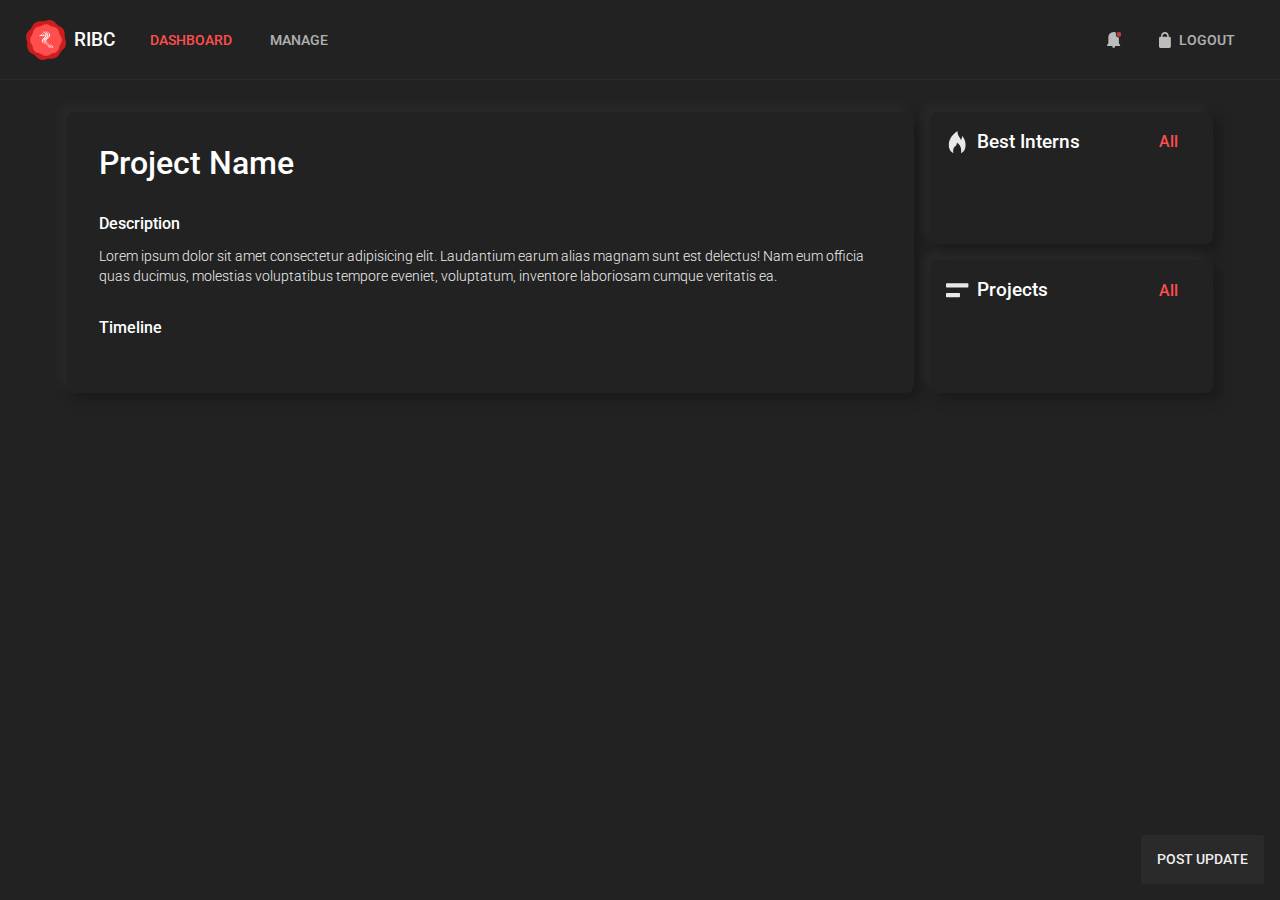
==== index.html @ cc192bee "8.1.4" ====
<!DOCTYPE html>
    <head>
        <meta charset="utf-8">
        <meta http-equiv="X-UA-Compatible" content="IE=edge">
        <title>Intership Blockchain Contract</title>
        <meta name="description" content="">
        <meta name="viewport" content="width=device-width, initial-scale=1">
        <link rel="stylesheet" href="css/main.css">
        <link href="https://fonts.googleapis.com/css?family=Roboto:300,400,500,700&display=swap" rel="stylesheet">
        <script id="floGlobals">
            /* Constants for FLO blockchain operations !!Make sure to add this at begining!! */
            const floGlobals = {
          
              //Required for all
              blockchain: "FLO",
          
              //Required for blockchain API operators
              apiURL: {
                FLO: ['https://explorer.mediciland.com/', 'https://livenet.flocha.in/', 'https://flosight.duckdns.org/', 'http://livenet-explorer.floexperiments.com/'],
                FLO_TEST: ['https://testnet-flosight.duckdns.org/', 'https://testnet.flocha.in/']
              },
              adminID: "FMeiptdJNtYQEtzyYAVNP8fjsDJ1i4EPfE",
              sendAmt: 0.001,
              fee: 0.0005,
          
              //Required for Supernode operations
              SNStorageID: "FEzk75EGMPEQMrCuPosGiwuK162hcEu49E",
              supernodes: {}, //each supnernode must be stored as floID : {uri:<uri>,pubKey:<publicKey>}
          
              //for cloud apps
              subAdmins: [],
              application: "RIBC",
              vectorClock: {},
              appObjects: {},
              generalData: {},
              generalVC: {}
            }
          </script>
    </head>
    <body onload="onLoadStartUp()">
    <!--<body>-->
        <div id="show_message"><span>Message</span><button id="hide_banner_btn">X</button></div>
        <div id="side_nav_container" class="popup-container hide">
            <nav id="side_nav">
                <h3>Intership Blokchain Contract</h3>
                <div class="tabs" onclick="showPage('dashboard_btn', 'dashboard')">Dashboard</div>
                <div class="tabs" onclick="showPage('admin_panel_btn', 'admin_panel')">Manage</div>
                <button id="logout" class="hover svg-margin-right" onclick="logout()">
                    <svg viewBox="0 0 16.75 22.62" style="enable-background:new 0 0 16.75 22.62;" xml:space="preserve">
                    <path d="M14.75,6.62h-1V5.38C13.75,2.41,11.34,0,8.38,0S3,2.41,3,5.38v1.24H2c-1.1,0-2,0.9-2,2v12c0,1.1,0.9,2,2,2
                        h12.75c1.1,0,2-0.9,2-2v-12C16.75,7.51,15.85,6.62,14.75,6.62z M5.07,5.79c0-1.83,1.48-3.31,3.31-3.31s3.31,1.48,3.31,3.31v0.83
                        H5.07V5.79z"/>
                    </svg>                    Logout</button>
            </nav>
        </div>
        </nav>
        <nav id="top_nav">
            <div id="logo" onclick="showPopup('side_nav')">
                <svg viewBox="0 0 118.35 118.35">
                <style type="text/css">
                .outer-layer{fill:#CB1F1F;}
                .inner-layer{fill:#FF4E4E;}
                .logo-layer{fill:#FFFFFF;}
                </style>
                <g id="Group_329_1_" transform="translate(-1783.76 -17.542)">
                <g id="Group_330_1_" transform="matrix(0.966, 0.259, -0.259, 0.966, 1814.879, 17.541)">
                <path id="Path_180_1_" class="outer-layer" d="M63.89-1.96c-10.68-4.42-9.91-8.27-21.47-8.27s-10.8,3.85-21.48,8.27S8.08-0.8-0.09,7.37
                    S-5,17.73-9.43,28.41s-8.27,9.92-8.27,21.47s3.85,10.8,8.27,21.48s1.16,12.86,9.34,21.03s10.35,4.91,21.03,9.33
                    S30.86,110,42.42,110s10.79-3.85,21.47-8.27s12.86-1.16,21.04-9.33s4.91-10.36,9.33-21.04s8.27-9.92,8.27-21.47
                    s-3.85-10.79-8.27-21.47s-1.23-12.71-9.29-21C77.3-0.46,74.57,2.47,63.89-1.96z"/>
                </g>
                <g id="Group_326_1_" transform="translate(1810.58 44.362)">
                <path id="Path_180-2_1_" class="inner-layer" d="M49.08-8.03c-8.31-3.44-7.72-6.44-16.72-6.44s-8.41,3-16.72,6.44S5.62-7.13-0.74-0.76
                    S-4.56,7.3-8.01,15.61s-6.44,7.72-6.44,16.72s3,8.4,6.44,16.72s0.9,10.01,7.27,16.38s8.06,3.82,16.38,7.27s7.72,6.44,16.72,6.44
                    s8.4-3,16.72-6.44s10.01-0.9,16.38-7.27s3.82-8.06,7.27-16.38s6.44-7.72,6.44-16.72s-3-8.4-6.44-16.72s-0.96-9.9-7.24-16.35
                    C59.52-6.86,57.39-4.59,49.08-8.03z"/>
                </g>
                <path id="Path_5_2_" class="logo-layer" d="M1864.51,98.2c-1.11-3.75-4.48-6.58-12.45-10.48c-2.26-0.99-4.39-2.26-6.34-3.76
                c-0.78-0.72-1.42-1.57-1.9-2.52c-0.32-1.12-0.33-2.3-0.02-3.42c0.57-1.64,1.2-2.37,5.88-6.87c2.81-2.7,4.23-4.69,5.05-7.06
                c0.34-1.4,0.37-2.86,0.08-4.27c-1.04-2.81-3.22-5.18-6.88-7.5c-1.35-0.85-1.95-0.97-1.96-0.37c-0.1,0.39-0.25,0.76-0.45,1.1
                l-0.45,0.83l-1.27-0.88c-0.7-0.49-1.54-1.02-1.86-1.19c-0.59-0.3-1.09-0.28-1.09,0.07c-0.25,0.7-0.56,1.37-0.92,2.01
                c-0.02,0.03-0.2-0.05-0.4-0.2c-2.77-1.98-3.97-2.52-3.97-1.77c-0.47,1.26-1.08,2.46-1.81,3.59c-2.94,4.94-5.94,7.38-9.05,7.38
                c-1.35,0-1.33-0.03-0.93,1.53c0.33,1.28,0.5,1.39,1.65,1.04c0.96-0.27,1.85-0.71,2.65-1.31c0.35-0.25,0.69-0.43,0.75-0.39
                c0.16,0.3,0.27,0.62,0.32,0.95c0.05,0.36,0.2,0.69,0.43,0.96c1.22-0.18,2.39-0.62,3.42-1.31l1.04-0.66l0.21,0.83
                c0.28,1.11,0.48,1.24,1.48,0.98c2.09-0.67,3.92-1.97,5.24-3.73l0.91-1.07l-0.1,0.96c-0.26,2.46-1.95,5.16-5.12,8.18l-2.95,2.81
                c-4.85,4.63-4.57,8.45,0.91,12.07c2.25,1.34,4.57,2.56,6.95,3.64c0.43,0.19,1.51,0.79,2.41,1.31c5,2.96,7.48,5.93,7.48,8.96
                c-0.03,0.39,0.01,0.78,0.1,1.16l0,0c0.14,0.14,0.05,0.15,1.37-0.21c0.44-0.09,0.87-0.26,1.26-0.49c-0.03-0.98-0.32-1.93-0.84-2.76
                c-1.09-1.65-2.46-3.1-4.05-4.29c-2.44-1.68-5.02-3.15-7.71-4.39c-3.88-1.9-5.38-2.83-6.67-4.13c-1.08-0.95-1.72-2.3-1.78-3.73
                c-0.01-2.09,1.06-3.91,3.77-6.4c4.29-3.93,5.92-5.9,7.06-8.53c0.5-0.94,0.72-2,0.63-3.06c0.09-0.93-0.07-1.87-0.48-2.71l-0.48-1.11
                l0.44-0.73c0.24-0.4,0.55-0.94,0.68-1.2l0.24-0.47l0.66,0.97c0.84,1.27,1.35,2.73,1.47,4.25c-0.05,1-0.26,1.99-0.64,2.93
                c-0.08,0.18-0.18,0.45-0.23,0.6c-0.3,0.58-0.64,1.13-1.01,1.67c-0.89,1.36-2.37,2.93-6.09,6.47c-2.59,2.47-3.45,3.9-3.56,5.93
                c-0.14,1.58,0.48,3.13,1.68,4.17c1.44,1.55,3.13,2.63,7.93,5.02c5.5,2.75,7.88,4.37,9.68,6.61c1.04,1.18,1.67,2.66,1.79,4.23
                c0.01,0.47,0.08,0.93,0.21,1.39c0.22,0.02,0.45,0,0.66-0.08c0.3-0.08,0.86-0.23,1.25-0.33l0.7-0.18l-0.09-0.69
                c-0.32-2.32-2.45-4.92-5.96-7.25c-1.99-1.33-2.66-1.69-7.88-4.27c-1.96-0.87-3.77-2.04-5.36-3.47c-1.87-1.55-2.38-4.2-1.21-6.33
                c0.62-1.28,1.25-1.98,5.69-6.26c3.62-3.5,5.18-6.24,5.19-9.12c-0.08-2.51-1.22-4.87-3.15-6.49c-0.34-0.31-0.67-0.64-0.98-0.99
                c0.12-0.66,0.42-1.27,0.86-1.77c0.55,0,3.56,2.88,4.4,4.2c0.84,1.18,1.25,2.61,1.16,4.06c0.06,1.59-0.4,3.17-1.31,4.48
                c-1.08,1.84-1.91,2.75-6.45,7.06c-1.27,1.11-2.33,2.45-3.13,3.93c-0.64,1.44-0.66,3.08-0.06,4.54c0.86,1.83,3.37,3.85,7.02,5.64
                c5.68,2.79,6.85,3.44,8.8,4.89c3.26,2.42,4.83,4.78,4.83,7.25c-0.03,0.39,0.01,0.78,0.13,1.16c0.87-0.05,1.72-0.25,2.51-0.6
                C1864.74,99.06,1864.74,98.98,1864.51,98.2z M1832.73,62.18L1832.73,62.18c-0.68,0.38-1.43,0.61-2.2,0.68l-0.97,0.07l1.03-1.26
                c1.79-2.24,3.32-4.69,4.55-7.28c0.42-0.84,0.82-1.58,0.89-1.66c0.17-0.18,1.17,0.48,2.32,1.53l0.95,0.87l-0.86,1.27
                C1836.33,59.53,1834.65,61.23,1832.73,62.18L1832.73,62.18z M1841.36,59.49c-1.12,1.19-2.44,2.18-3.89,2.94l0,0
                c-0.57,0.21-1.16,0.35-1.77,0.42l-0.87,0.08l0.97-1.18c1.2-1.47,2.26-3.05,3.18-4.71c0.34-0.62,0.63-1.15,0.66-1.19
                c0.15-0.18,0.75,0.64,1.35,1.86l0.67,1.36L1841.36,59.49z M1843.78,56.14c-0.18,0.35-0.41,0.68-0.68,0.96
                c-0.49-0.43-0.94-0.88-1.37-1.37l-1.27-1.36l0.29-0.68c0.51-1.19,0.59-1.22,1.55-0.47c0.75,0.55,1.44,1.18,2.06,1.87
                C1844.18,55.46,1843.99,55.8,1843.78,56.14L1843.78,56.14z"/>
                </g>
                </svg>
                <h4>RIBC</h4>
            </div>
            <button id="dashboard_btn" class="tabs hide-on-mobile" onclick="showPage('dashboard_btn', 'dashboard')">Dashboard</button>
			<button id="admin_panel_btn" class="tabs hide-on-mobile" onclick="showPage('admin_panel_btn', 'admin_panel')">Manage</button>
            <div class="spacer"></div>
            <div class="dropdown hide-on-mobile" id="intern_updates">
                <button id="update_panel_btn">
                    <svg viewBox="0 0 57.2 64">
                    <g>
                        <circle style="fill: #FF4E4E" cx="47.7" cy="9.5" r="9.5"/>
                        <path d="M52.29,52.21c-2.19-2.34-3.86-5.18-4.84-8.33V43v-5.5V21.99C40.66,21.85,35.2,16.32,35.2,9.5
                            c0-2.35,0.66-4.55,1.79-6.42c-3.1-1.86-6.69-2.98-10.54-3.07c-11.64,0.26-21,9.79-21,21.49v16V43v0.88
                            c-0.98,3.15-2.64,5.99-4.84,8.33C-0.74,53.65,0.29,56,2.26,56h3.19h1h13h2.36c-0.38,0.75-0.61,1.6-0.61,2.5
                            c0,3.04,2.46,5.5,5.5,5.5s5.5-2.46,5.5-5.5c0-0.9-0.22-1.75-0.61-2.5h1.86h13h1h3.19C52.61,56,53.63,53.65,52.29,52.21z"/>
                    </g>
                    </svg>
                </button>
                <div class="dropdown-content hide" id="updates">
                    <div class="container-header">
                        <h3>Updates</h3>
                        <button onclick="showPage('', 'show_all', 'updates')">See all</button>
                    </div>
                    <div id="update_container">

                    </div>
                </div>
            </div>
            <button id="logout" class="svg-margin-right hide-on-mobile" onclick="logout()">
                <svg viewBox="0 0 16.75 22.62" style="enable-background:new 0 0 16.75 22.62;" xml:space="preserve">
                <path d="M14.75,6.62h-1V5.38C13.75,2.41,11.34,0,8.38,0S3,2.41,3,5.38v1.24H2c-1.1,0-2,0.9-2,2v12c0,1.1,0.9,2,2,2
                    h12.75c1.1,0,2-0.9,2-2v-12C16.75,7.51,15.85,6.62,14.75,6.62z M5.07,5.79c0-1.83,1.48-3.31,3.31-3.31s3.31,1.48,3.31,3.31v0.83
                    H5.07V5.79z"/>
                </svg>
                Logout</button>
        </nav>
            <section id="dashboard" class="page">
                    <div id="status_map_container" class="container-card">
                        <div id="status_map">
                            <h2 id="status_map_name" class="title">Project Name</h2>
                            <h4>Description</h4>
                            <p id="project_description">Lorem ipsum dolor sit amet consectetur adipisicing elit. Laudantium earum alias magnam sunt est delectus! Nam eum officia quas ducimus, molestias voluptatibus tempore eveniet, voluptatum, inventore laboriosam cumque veritatis ea.</p>
                            <h4>Timeline</h4>
                            <div id="map_body">
                            </div>
                        </div>
                    </div>
                    <div id="best_interns_container" class="container-card">
                        <div class="container-header">
                            <svg viewBox="0 0 74.78 100.22">
                            <path d="M58.56,21c2,9-2.18,16.48-5,19c1-8-18-20-14-40c-52,33-37.79,76-37.79,76c2.24,10.49,9.59,19.25,19.5,23.9
                                c-0.59-1.18-1.04-2.43-1.32-3.74c0,0-3.98-15.99,7.16-26.65c2.13-2.36,10.52-8.33,8.58-18.01c25.19,15.99,18.93,44.66,18.93,44.66
                                c-0.3,1.43-0.8,2.79-1.47,4.06C63.43,95.66,71.06,86.74,73.35,76C73.35,76,81.56,43,58.56,21z"/>
                            </svg> 
                            <h3>Best Interns</h3>
                            <span class="hover" onclick="showPage('', 'show_all', 'interns')">All</span>
                        </div>
                        <div id="best_interns">

                        </div>
                    </div>
                    <div id="project_list_container" class="container-card">
                        <div class="container-header">
                            <svg viewBox="0 0 64 40">
                            <path d="M62,12H2c-1.1,0-2-0.9-2-2V2c0-1.1,0.9-2,2-2h60c1.1,0,2,0.9,2,2v8C64,11.1,63.1,12,62,12z"/>
                            <path d="M38,40H2c-1.1,0-2-0.9-2-2v-8c0-1.1,0.9-2,2-2h36c1.1,0,2,0.9,2,2v8C40,39.1,39.1,40,38,40z"/>
                            </svg>
                            
                            <h3>Projects</h3>
                            <span class="hover" onclick="showPage('', 'show_all', 'projects')">All</span>
                        </div>
                    </div>
                    <button id="floating_btn" onclick="showPopup('post_update')">Post update</button>
            </section>
            <div id="show_all" class="page hide-completely container-card">
                <header>
                    <svg onclick="showPage('', 'lastPage')" height="54.71px" viewBox="0 0 72 54">
                        <line x1="0.71" y1="27.35" x2="72.71" y2="27.35"/>
                        <polyline points="27.71,0.35 0.71,27.35 27.71,54.35 "/>
                    </svg>
                    <h3></h3></header>
                <div></div>
            </div>
            <div id="admin_panel" class="page hide-completely">
                <div>
                    <div id="projects_container" class="container-card">
                        <div class="container-header">
                            <h3>Projects</h3>
                            <svg onclick="showPopup('add_project_popup')" class="hover" viewBox="0 0 48 48">
                                <path d="M44,20H28V4c0-2.21-1.79-4-4-4s-4,1.79-4,4v16H4c-2.21,0-4,1.79-4,4c0,2.21,1.79,4,4,4h16v16c0,2.21,1.79,4,4,4
                                s4-1.79,4-4V28h16c2.21,0,4-1.79,4-4C48,21.79,46.21,20,44,20z"/>
                            </svg>
                        </div>
                        <div id="projects">

                        </div>
                    </div>
                    <div id="interns_container" class="container-card">
                        <div class="container-header">
                            <h3>Interns</h3>
                            <svg onclick="showPopup('add_intern_popup')" class="hover" viewBox="0 0 48 48">
                                <path d="M44,20H28V4c0-2.21-1.79-4-4-4s-4,1.79-4,4v16H4c-2.21,0-4,1.79-4,4c0,2.21,1.79,4,4,4h16v16c0,2.21,1.79,4,4,4
                                s4-1.79,4-4V28h16c2.21,0,4-1.79,4-4C48,21.79,46.21,20,44,20z"/>
                            </svg>
                        </div>
                        <div id="interns">
                            
                        </div>
                    </div>
                </div>
                <div class="container-card inner-page">
                    <div id="figure1" class="center">
                    <svg id="edit_data_fig" viewBox="0 0 181.77 63.09">
                        <path d="M116.81,46.62c-3.05,0-6.1,0-9.15,0c-7.53,0-15.07,0-22.6,0c-9.54,0-19.09,0-28.63,0
                            c-9.21,0-18.42,0-27.63,0c-6.41,0-12.81,0-19.22,0c-1.39,0-2.77,0.01-4.16,0c-0.79,0-1.54-0.13-2.1-0.78
                            c-0.66-0.76-0.56-1.71-0.56-2.64c0-8.14,0-16.27,0-24.41c0-3.8,0-7.6,0-11.39c0-1.9-0.33-4.48,2.35-4.62c2.44-0.13,4.93,0,7.38,0
                            c5.83,0,11.66,0,17.49,0c8.17,0,16.34,0,24.5,0c9.44,0,18.87,0,28.31,0c9.76,0,19.51,0,29.27,0c9.01,0,18.02,0,27.03,0
                            c7.24,0,14.47,0,21.71,0c4.42,0,8.84,0,13.25,0c0.85,0,1.7-0.03,2.55,0c2.45,0.08,2.43,2.16,2.43,3.97c0,8.35,0,16.69,0,25.04
                            c0,3.6,0,7.2,0,10.8c0,0.58,0.04,1.17,0,1.74c-0.11,1.76-1.49,2.28-2.99,2.28c-8.16,0-16.32,0-24.48,0c-2.26,0-4.52,0-6.78,0
                            c-1.76,0-1.77,2.74,0,2.74c7.28,0,14.57,0,21.85,0c3.26,0,6.52,0.03,9.78,0c2.19-0.02,4.19-1.1,5.01-3.22
                            c0.38-0.98,0.35-1.96,0.35-2.98c0-8.32,0-16.64,0-24.96c0-3.76,0-7.52,0-11.28c0-0.62,0.02-1.24,0-1.85
                            c-0.11-2.82-2.22-4.92-5.04-5.03c-2.31-0.09-4.64,0-6.95,0c-5.84,0-11.68,0-17.52,0c-8.32,0-16.64,0-24.96,0
                            c-9.64,0-19.29,0-28.93,0c-9.95,0-19.91,0-29.86,0c-9.1,0-18.19,0-27.29,0c-7.2,0-14.39,0-21.59,0c-4.22,0-8.45,0-12.67,0
                            c-0.64,0-1.28-0.02-1.92,0c-2.81,0.1-4.93,2.22-5.03,5.03c-0.02,0.63,0,1.27,0,1.91c0,8.62,0,17.24,0,25.86
                            c0,3.45,0,6.91,0,10.36c0,1.07-0.02,2.08,0.42,3.1c0.82,1.93,2.66,3,4.71,3.06c3.72,0.1,7.45,0,11.17,0c8.06,0,16.12,0,24.18,0
                            c9.88,0,19.76,0,29.64,0c9.05,0,18.11,0,27.16,0c5.72,0,11.44,0,17.16,0c0.79,0,1.57,0,2.36,0
                            C118.58,49.36,118.58,46.62,116.81,46.62L116.81,46.62z"/>
                        <path d="M131.49,53.67c-2.37,2.37-4.73,4.73-7.1,7.1c0.78,0.32,1.56,0.65,2.34,0.97c0-6.45,0-12.9,0-19.35
                            c0-0.91,0-1.82,0-2.74c-0.78,0.32-1.56,0.65-2.34,0.97c5.06,4.37,10.12,8.74,15.18,13.11c0.72,0.62,1.45,1.25,2.17,1.87
                            c0.32-0.78,0.65-1.56,0.97-2.34c-3.42,0-6.84,0-10.25,0c-1.76,0-1.77,2.74,0,2.74c3.42,0,6.84,0,10.25,0
                            c1.12,0,1.89-1.54,0.97-2.34c-5.06-4.37-10.12-8.74-15.18-13.11c-0.72-0.62-1.45-1.25-2.17-1.87c-0.87-0.75-2.34-0.28-2.34,0.97
                            c0,6.45,0,12.9,0,19.35c0,0.91,0,1.82,0,2.74c0,1.19,1.5,1.81,2.34,0.97c2.37-2.37,4.73-4.73,7.1-7.1
                            C134.68,54.36,132.74,52.42,131.49,53.67z"/>
                    </svg>
                    <h3>Click on a project to manage it.</h3>
					</div>
            </div>
            <div id="edit_data" class="inner-page container-card hide-completely">
                <div class="commit">
                    <h2>Project Name</h2>
                    <button id="update_project_info_btn" onclick="commitToChanges()">
                        Commit
                    </button>
                </div>
                <p id="admin_project_description">

                </p>
                <div id="branch_container">
                </div>
                <h4>Tasks</h4>
                <div id="task_list">

                </div>
                <button id="add_task" class="svg-margin-right">
                    <svg viewBox="0 0 48 48">
                        <path d="M44,20H28V4c0-2.21-1.79-4-4-4s-4,1.79-4,4v16H4c-2.21,0-4,1.79-4,4c0,2.21,1.79,4,4,4h16v16c0,2.21,1.79,4,4,4
                        s4-1.79,4-4V28h16c2.21,0,4-1.79,4-4C48,21.79,46.21,20,44,20z"/>
                    </svg>Add task</button>
                <ul id="task_context" class="hide">
                    <li id="assign_intern" class="hover" onclick="showPopup('interns_list')">Assign an intern</li>
                    <li id="unassign_intern" class="hover hide-completely" onclick="unassignIntern()">Assign an intern</li>
                    <li class="hover" onclick="addNewBranch()">Create new Branch</li class="hover">
                    <li class="hover" onclick="removeThisTask()">Remove this task</li class="hover">
                </ul>
            </div>
          </div>
        <h5 id="textCopied" class="hide">
            Copied
        </h5>
        <div class="popup-container hide">
            <div id="intern_info" class="popup">
                    <h3>Intern name</h3>
                    <h4>Points</h4>
                    <div>
                        <span>FlO ID</span>
                        <svg class="hover" onclick="copyToClipboard(this.parentNode, '0')" viewBox="0 0 13 16">
                            <title>Copy FLO address</title>
                            <path d="M12,0H4C3.4,0,3,0.4,3,1v3H1C0.4,4,0,4.4,0,5v10c0,0.6,0.4,1,1,1h8c0.6,0,1-0.4,1-1v-3h2c0.6,0,1-0.4,1-1V1
                            C13,0.4,12.6,0,12,0z M8,13c0,0.6-0.4,1-1,1H3c-0.6,0-1-0.4-1-1V7c0-0.6,0.4-1,1-1h4c0.6,0,1,0.4,1,1V13z M11,9c0,0.6-0.4,1-1,1V5
                            c0-0.6-0.4-1-1-1H5V3c0-0.6,0.4-1,1-1h4c0.6,0,1,0.4,1,1V9z"/>
                        </svg>
                    </div>
            </div>
        </div>

        <div class="popup-container hide">
            <div class="popup" id="interns_list">
                <input id="intern_search_field" placeholder="Search for interns" type="text">
                <div id="interns_list_container">

                </div>
            </div>
        </div>

        <div class="popup-container hide">
            <div id="project_info" class="popup">
                <div class="left">
                    <div class="container-header">
                        <h3>Information</h4>
                    </div>
                    <span>Project name</span>
                    <span>Points</span>
                    <span>Description</span>
                </div>
                <div class="right">
                    <div class="container-header">
                        <h3>Tasks</h3>
                    </div>
                    <div id="tasks_container">
                    </div> 
                </div>
            </div>
        </div>

        <div class="hide popup-container">
            <div id="add_project_popup" class="popup">
                <h3>Add new project</h3>
                    <input id="project_name_field" placeholder="Project Name" type="text"/>
                    <textarea id="project_description_field" placeholder="Project Description" type="text" rows="8"></textarea>
                    <button onclick="hidePopup('add_project_popup')">Cancel</button>
                    <button onclick="addProjectToList()">Add</button>
            </div>
        </div>
        <div class="hide popup-container">
            <div id="add_intern_popup" class="popup">
                <h3>Add new intern</h3>
                    <input id="intern_name_field" placeholder="Name" type="text"/>
                    <input id="intern_flo_id_field" placeholder="FLO address" type="text" required/>
                    <button onclick="hidePopup('add_intern_popup')">Cancel</button>
                    <button onclick="addInternToList()">Add</button>
            </div>
        </div>
        <div class="hide popup-container">
            <div id="create_branch" class="popup">
                <h3>Create a new branch</h3>
                    <input id="branch_start_point" placeholder="Start point" type="number"/>
                    <input id="branch_merge_point" placeholder="Merge point" type="number"/>
                    <button onclick="hidePopup('create_branch')">Cancel</button>
                    <button id="create_branch_btn">Create</button>
            </div>
        </div>
        <div class="hide popup-container">
            <div id="post_update" class="popup">
                <h3>Post an update<button onclick="hidePopup('post_update')">close</button></h3>
                    <input id="update_topic" placeholder="Topic" type="text"/>
                    <textarea id="update_description" placeholder="Description" type="text" rows="8"></textarea>
                    <button id="post_update_btn">Post</button>
            </div>
        </div>
        <script id="init_lib">
            //All util libraries required for Standard operations (DO NOT EDIT ANY)
        
              /* Reactor Event handling */
          if (typeof reactor == "undefined" || !reactor) {
            (function () {
              function Event(name) {
                this.name = name;
                this.callbacks = [];
              }
        
              Event.prototype.registerCallback = function (callback) {
                this.callbacks.push(callback);
              };
        
              function Reactor() {
                this.events = {};
              }
        
              Reactor.prototype.registerEvent = function (eventName) {
                var event = new Event(eventName);
                this.events[eventName] = event;
              };
        
              Reactor.prototype.dispatchEvent = function (eventName, eventArgs) {
                this.events[eventName].callbacks.forEach(function (callback) {
                  callback(eventArgs);
                });
              };
        
              Reactor.prototype.addEventListener = function (eventName, callback) {
                this.events[eventName].registerCallback(callback);
              };
        
              window.reactor = new Reactor();
            })();
          }
        
          /* Sample Usage
            --Creating and defining the event--
            reactor.registerEvent('<eventName>');
            reactor.addEventListener('<eventName>', function(someObject){
              do something...
            });
            --Firing the event--
            reactor.dispatchEvent('<eventName>',<someObject>);
          */
        
          
        /*!
        * Crypto-JS v2.5.4  Crypto.js
        * http://code.google.com/p/crypto-js/
        * Copyright (c) 2009-2013, Jeff Mott. All rights reserved.
        * http://code.google.com/p/crypto-js/wiki/License
        */
        if (typeof Crypto == "undefined" || !Crypto.util) {
            (function () {
        
                var base64map = "ABCDEFGHIJKLMNOPQRSTUVWXYZabcdefghijklmnopqrstuvwxyz0123456789+/";
        
                // Global Crypto object
                var Crypto = window.Crypto = {};
        
                // Crypto utilities
                var util = Crypto.util = {
        
                    // Bit-wise rotate left
                    rotl: function (n, b) {
                        return (n << b) | (n >>> (32 - b));
                    },
        
                    // Bit-wise rotate right
                    rotr: function (n, b) {
                        return (n << (32 - b)) | (n >>> b);
                    },
        
                    // Swap big-endian to little-endian and vice versa
                    endian: function (n) {
        
                        // If number given, swap endian
                        if (n.constructor == Number) {
                            return util.rotl(n, 8) & 0x00FF00FF |
                        util.rotl(n, 24) & 0xFF00FF00;
                        }
        
                        // Else, assume array and swap all items
                        for (var i = 0; i < n.length; i++)
                            n[i] = util.endian(n[i]);
                        return n;
        
                    },
        
                    // Generate an array of any length of random bytes
                    randomBytes: function (n) {
                        for (var bytes = []; n > 0; n--)
                            bytes.push(Math.floor(Math.random() * 256));
                        return bytes;
                    },
        
                    // Convert a byte array to big-endian 32-bit words
                    bytesToWords: function (bytes) {
                        for (var words = [], i = 0, b = 0; i < bytes.length; i++, b += 8)
                            words[b >>> 5] |= (bytes[i] & 0xFF) << (24 - b % 32);
                        return words;
                    },
        
                    // Convert big-endian 32-bit words to a byte array
                    wordsToBytes: function (words) {
                        for (var bytes = [], b = 0; b < words.length * 32; b += 8)
                            bytes.push((words[b >>> 5] >>> (24 - b % 32)) & 0xFF);
                        return bytes;
                    },
        
                    // Convert a byte array to a hex string
                    bytesToHex: function (bytes) {
                        for (var hex = [], i = 0; i < bytes.length; i++) {
                            hex.push((bytes[i] >>> 4).toString(16));
                            hex.push((bytes[i] & 0xF).toString(16));
                        }
                        return hex.join("");
                    },
        
                    // Convert a hex string to a byte array
                    hexToBytes: function (hex) {
                        for (var bytes = [], c = 0; c < hex.length; c += 2)
                            bytes.push(parseInt(hex.substr(c, 2), 16));
                        return bytes;
                    },
        
                    // Convert a byte array to a base-64 string
                    bytesToBase64: function (bytes) {
                        for (var base64 = [], i = 0; i < bytes.length; i += 3) {
                            var triplet = (bytes[i] << 16) | (bytes[i + 1] << 8) | bytes[i + 2];
                            for (var j = 0; j < 4; j++) {
                                if (i * 8 + j * 6 <= bytes.length * 8)
                                    base64.push(base64map.charAt((triplet >>> 6 * (3 - j)) & 0x3F));
                                else base64.push("=");
                            }
                        }
        
                        return base64.join("");
                    },
        
                    // Convert a base-64 string to a byte array
                    base64ToBytes: function (base64) {
                        // Remove non-base-64 characters
                        base64 = base64.replace(/[^A-Z0-9+\/]/ig, "");
        
                        for (var bytes = [], i = 0, imod4 = 0; i < base64.length; imod4 = ++i % 4) {
                            if (imod4 == 0) continue;
                            bytes.push(((base64map.indexOf(base64.charAt(i - 1)) & (Math.pow(2, -2 * imod4 + 8) - 1)) << (imod4 * 2)) |
                            (base64map.indexOf(base64.charAt(i)) >>> (6 - imod4 * 2)));
                        }
        
                        return bytes;
                    }
        
                };
        
                // Crypto character encodings
                var charenc = Crypto.charenc = {};
        
                // UTF-8 encoding
                var UTF8 = charenc.UTF8 = {
        
                    // Convert a string to a byte array
                    stringToBytes: function (str) {
                        return Binary.stringToBytes(unescape(encodeURIComponent(str)));
                    },
        
                    // Convert a byte array to a string
                    bytesToString: function (bytes) {
                        return decodeURIComponent(escape(Binary.bytesToString(bytes)));
                    }
        
                };
        
                // Binary encoding
                var Binary = charenc.Binary = {
        
                    // Convert a string to a byte array
                    stringToBytes: function (str) {
                        for (var bytes = [], i = 0; i < str.length; i++)
                            bytes.push(str.charCodeAt(i) & 0xFF);
                        return bytes;
                    },
        
                    // Convert a byte array to a string
                    bytesToString: function (bytes) {
                        for (var str = [], i = 0; i < bytes.length; i++)
                            str.push(String.fromCharCode(bytes[i]));
                        return str.join("");
                    }
        
                };
        
            })();
        }
        
        
        
                //Adding SHA1 to fix basic PKBDF2
                /*
                 * Crypto-JS v2.5.4
                 * http://code.google.com/p/crypto-js/
                 * (c) 2009-2012 by Jeff Mott. All rights reserved.
                 * http://code.google.com/p/crypto-js/wiki/License
                 */
                (function () {
        
                    // Shortcuts
                    var C = Crypto,
                        util = C.util,
                        charenc = C.charenc,
                        UTF8 = charenc.UTF8,
                        Binary = charenc.Binary;
        
                    // Public API
                    var SHA1 = C.SHA1 = function (message, options) {
                        var digestbytes = util.wordsToBytes(SHA1._sha1(message));
                        return options && options.asBytes ? digestbytes :
                            options && options.asString ? Binary.bytesToString(digestbytes) :
                            util.bytesToHex(digestbytes);
                    };
        
                    // The core
                    SHA1._sha1 = function (message) {
        
                        // Convert to byte array
                        if (message.constructor == String) message = UTF8.stringToBytes(message);
                        /* else, assume byte array already */
        
                        var m = util.bytesToWords(message),
                            l = message.length * 8,
                            w = [],
                            H0 = 1732584193,
                            H1 = -271733879,
                            H2 = -1732584194,
                            H3 = 271733878,
                            H4 = -1009589776;
        
                        // Padding
                        m[l >> 5] |= 0x80 << (24 - l % 32);
                        m[((l + 64 >>> 9) << 4) + 15] = l;
        
                        for (var i = 0; i < m.length; i += 16) {
        
                            var a = H0,
                                b = H1,
                                c = H2,
                                d = H3,
                                e = H4;
        
                            for (var j = 0; j < 80; j++) {
        
                                if (j < 16) w[j] = m[i + j];
                                else {
                                    var n = w[j - 3] ^ w[j - 8] ^ w[j - 14] ^ w[j - 16];
                                    w[j] = (n << 1) | (n >>> 31);
                                }
        
                                var t = ((H0 << 5) | (H0 >>> 27)) + H4 + (w[j] >>> 0) + (
                                    j < 20 ? (H1 & H2 | ~H1 & H3) + 1518500249 :
                                    j < 40 ? (H1 ^ H2 ^ H3) + 1859775393 :
                                    j < 60 ? (H1 & H2 | H1 & H3 | H2 & H3) - 1894007588 :
                                    (H1 ^ H2 ^ H3) - 899497514);
        
                                H4 = H3;
                                H3 = H2;
                                H2 = (H1 << 30) | (H1 >>> 2);
                                H1 = H0;
                                H0 = t;
        
                            }
        
                            H0 += a;
                            H1 += b;
                            H2 += c;
                            H3 += d;
                            H4 += e;
        
                        }
        
                        return [H0, H1, H2, H3, H4];
        
                    };
        
                    // Package private blocksize
                    SHA1._blocksize = 16;
        
                    SHA1._digestsize = 20;
        
                })();
        
                //Added to make PKBDF2 work
                /*
                 * Crypto-JS v2.5.4
                 * http://code.google.com/p/crypto-js/
                 * (c) 2009-2012 by Jeff Mott. All rights reserved.
                 * http://code.google.com/p/crypto-js/wiki/License
                 */
                (function () {
        
                    // Shortcuts
                    var C = Crypto,
                        util = C.util,
                        charenc = C.charenc,
                        UTF8 = charenc.UTF8,
                        Binary = charenc.Binary;
        
                    C.HMAC = function (hasher, message, key, options) {
        
                        // Convert to byte arrays
                        if (message.constructor == String) message = UTF8.stringToBytes(message);
                        if (key.constructor == String) key = UTF8.stringToBytes(key);
                        /* else, assume byte arrays already */
        
                        // Allow arbitrary length keys
                        if (key.length > hasher._blocksize * 4)
                            key = hasher(key, {
                                asBytes: true
                            });
        
                        // XOR keys with pad constants
                        var okey = key.slice(0),
                            ikey = key.slice(0);
                        for (var i = 0; i < hasher._blocksize * 4; i++) {
                            okey[i] ^= 0x5C;
                            ikey[i] ^= 0x36;
                        }
        
                        var hmacbytes = hasher(okey.concat(hasher(ikey.concat(message), {
                            asBytes: true
                        })), {
                            asBytes: true
                        });
        
                        return options && options.asBytes ? hmacbytes :
                            options && options.asString ? Binary.bytesToString(hmacbytes) :
                            util.bytesToHex(hmacbytes);
        
                    };
        
                })();
        
        
                //crypto-sha256-hmac.js
                /*
                 * Crypto-JS v2.5.4
                 * http://code.google.com/p/crypto-js/
                 * (c) 2009-2012 by Jeff Mott. All rights reserved.
                 * http://code.google.com/p/crypto-js/wiki/License
                 */
        
                function ascii_to_hexa(str) {
                    var arr1 = [];
                    for (var n = 0, l = str.length; n < l; n++) {
                        var hex = Number(str.charCodeAt(n)).toString(16);
                        arr1.push(hex);
                    }
                    return arr1.join('');
                }
        
        
                (typeof Crypto == "undefined" || !Crypto.util) && function () {
                    var d = window.Crypto = {},
                        k = d.util = {
                            rotl: function (b, a) {
                                return b << a | b >>> 32 - a
                            },
                            rotr: function (b, a) {
                                return b << 32 - a | b >>> a
                            },
                            endian: function (b) {
                                if (b.constructor == Number) return k.rotl(b, 8) & 16711935 | k.rotl(b, 24) & 4278255360;
                                for (var a = 0; a < b.length; a++) b[a] = k.endian(b[a]);
                                return b
                            },
                            randomBytes: function (b) {
                                for (var a = []; b > 0; b--) a.push(Math.floor(Math.random() * 256));
                                return a
                            },
                            bytesToWords: function (b) {
                                for (var a = [], c = 0, e = 0; c < b.length; c++, e += 8) a[e >>> 5] |= (b[c] & 255) <<
                                    24 - e % 32;
                                return a
                            },
                            wordsToBytes: function (b) {
                                for (var a = [], c = 0; c < b.length * 32; c += 8) a.push(b[c >>> 5] >>> 24 - c % 32 & 255);
                                return a
                            },
                            bytesToHex: function (b) {
                                for (var a = [], c = 0; c < b.length; c++) a.push((b[c] >>> 4).toString(16)), a.push((b[c] &
                                    15).toString(16));
                                return a.join("")
                            },
                            hexToBytes: function (b) {
                                for (var a = [], c = 0; c < b.length; c += 2) a.push(parseInt(b.substr(c, 2), 16));
                                return a
                            },
                            bytesToBase64: function (b) {
                                for (var a = [], c = 0; c < b.length; c += 3)
                                    for (var e = b[c] << 16 | b[c + 1] << 8 | b[c + 2], p = 0; p < 4; p++) c * 8 + p * 6 <=
                                        b.length * 8 ? a.push(
                                            "ABCDEFGHIJKLMNOPQRSTUVWXYZabcdefghijklmnopqrstuvwxyz0123456789+/".charAt(e >>>
                                                6 * (3 - p) & 63)) : a.push("=");
                                return a.join("")
                            },
                            base64ToBytes: function (b) {
                                for (var b = b.replace(/[^A-Z0-9+\/]/ig, ""), a = [], c = 0, e = 0; c < b.length; e = ++c %
                                    4) e != 0 && a.push(("ABCDEFGHIJKLMNOPQRSTUVWXYZabcdefghijklmnopqrstuvwxyz0123456789+/"
                                        .indexOf(b.charAt(c - 1)) & Math.pow(2, -2 * e + 8) - 1) << e * 2 |
                                    "ABCDEFGHIJKLMNOPQRSTUVWXYZabcdefghijklmnopqrstuvwxyz0123456789+/".indexOf(b.charAt(
                                        c)) >>> 6 - e * 2);
                                return a
                            }
                        },
                        d = d.charenc = {};
                    d.UTF8 = {
                        stringToBytes: function (b) {
                            return g.stringToBytes(unescape(encodeURIComponent(b)))
                        },
                        bytesToString: function (b) {
                            return decodeURIComponent(escape(g.bytesToString(b)))
                        }
                    };
                    var g = d.Binary = {
                        stringToBytes: function (b) {
                            for (var a = [], c = 0; c < b.length; c++) a.push(b.charCodeAt(c) & 255);
                            return a
                        },
                        bytesToString: function (b) {
                            for (var a = [], c = 0; c < b.length; c++) a.push(String.fromCharCode(b[c]));
                            return a.join("")
                        }
                    }
                }();
                (function () {
                    var d = Crypto,
                        k = d.util,
                        g = d.charenc,
                        b = g.UTF8,
                        a = g.Binary,
                        c = [1116352408, 1899447441, 3049323471, 3921009573, 961987163, 1508970993, 2453635748, 2870763221,
                            3624381080, 310598401, 607225278, 1426881987, 1925078388, 2162078206, 2614888103, 3248222580,
                            3835390401, 4022224774, 264347078, 604807628, 770255983, 1249150122, 1555081692, 1996064986,
                            2554220882, 2821834349, 2952996808, 3210313671, 3336571891, 3584528711, 113926993, 338241895,
                            666307205, 773529912, 1294757372, 1396182291, 1695183700, 1986661051, 2177026350, 2456956037,
                            2730485921,
                            2820302411, 3259730800, 3345764771, 3516065817, 3600352804, 4094571909, 275423344, 430227734,
                            506948616, 659060556, 883997877, 958139571, 1322822218, 1537002063, 1747873779, 1955562222,
                            2024104815, 2227730452, 2361852424, 2428436474, 2756734187, 3204031479, 3329325298
                        ],
                        e = d.SHA256 = function (b, c) {
                            var f = k.wordsToBytes(e._sha256(b));
                            return c && c.asBytes ? f : c && c.asString ? a.bytesToString(f) : k.bytesToHex(f)
                        };
                    e._sha256 = function (a) {
                        a.constructor == String && (a = b.stringToBytes(a));
                        var e = k.bytesToWords(a),
                            f = a.length * 8,
                            a = [1779033703, 3144134277,
                                1013904242, 2773480762, 1359893119, 2600822924, 528734635, 1541459225
                            ],
                            d = [],
                            g, m, r, i, n, o, s, t, h, l, j;
                        e[f >> 5] |= 128 << 24 - f % 32;
                        e[(f + 64 >> 9 << 4) + 15] = f;
                        for (t = 0; t < e.length; t += 16) {
                            f = a[0];
                            g = a[1];
                            m = a[2];
                            r = a[3];
                            i = a[4];
                            n = a[5];
                            o = a[6];
                            s = a[7];
                            for (h = 0; h < 64; h++) {
                                h < 16 ? d[h] = e[h + t] : (l = d[h - 15], j = d[h - 2], d[h] = ((l << 25 | l >>> 7) ^
                                    (l << 14 | l >>> 18) ^ l >>> 3) + (d[h - 7] >>> 0) + ((j << 15 | j >>> 17) ^
                                    (j << 13 | j >>> 19) ^ j >>> 10) + (d[h - 16] >>> 0));
                                j = f & g ^ f & m ^ g & m;
                                var u = (f << 30 | f >>> 2) ^ (f << 19 | f >>> 13) ^ (f << 10 | f >>> 22);
                                l = (s >>> 0) + ((i << 26 | i >>> 6) ^ (i << 21 | i >>> 11) ^ (i << 7 | i >>> 25)) +
                                    (i & n ^ ~i & o) + c[h] + (d[h] >>> 0);
                                j = u + j;
                                s = o;
                                o = n;
                                n = i;
                                i = r + l >>> 0;
                                r = m;
                                m = g;
                                g = f;
                                f = l + j >>> 0
                            }
                            a[0] += f;
                            a[1] += g;
                            a[2] += m;
                            a[3] += r;
                            a[4] += i;
                            a[5] += n;
                            a[6] += o;
                            a[7] += s
                        }
                        return a
                    };
                    e._blocksize = 16;
                    e._digestsize = 32
                })();
                (function () {
                    var d = Crypto,
                        k = d.util,
                        g = d.charenc,
                        b = g.UTF8,
                        a = g.Binary;
                    d.HMAC = function (c, e, d, g) {
                        e.constructor == String && (e = b.stringToBytes(e));
                        d.constructor == String && (d = b.stringToBytes(d));
                        d.length > c._blocksize * 4 && (d = c(d, {
                            asBytes: !0
                        }));
                        for (var f = d.slice(0), d = d.slice(0), q = 0; q < c._blocksize * 4; q++) f[q] ^= 92, d[q] ^=
                            54;
                        c = c(f.concat(c(d.concat(e), {
                            asBytes: !0
                        })), {
                            asBytes: !0
                        });
                        return g && g.asBytes ? c : g && g.asString ? a.bytesToString(c) : k.bytesToHex(c)
                    }
                })();
        
        
        /*!
        * Random number generator with ArcFour PRNG
        *
        * NOTE: For best results, put code like
        * <body onclick='SecureRandom.seedTime();' onkeypress='SecureRandom.seedTime();'>
        * in your main HTML document.
        *
        * Copyright Tom Wu, bitaddress.org  BSD License.
        * http://www-cs-students.stanford.edu/~tjw/jsbn/LICENSE
        */
        (function () {
        
            // Constructor function of Global SecureRandom object
            var sr = window.SecureRandom = function () { };
        
            // Properties
            sr.state;
            sr.pool;
            sr.pptr;
            sr.poolCopyOnInit;
        
            // Pool size must be a multiple of 4 and greater than 32.
            // An array of bytes the size of the pool will be passed to init()
            sr.poolSize = 256;
        
            // --- object methods ---
        
            // public method
            // ba: byte array
            sr.prototype.nextBytes = function (ba) {
                var i;
                if (window.crypto && window.crypto.getRandomValues && window.Uint8Array) {
                    try {
                        var rvBytes = new Uint8Array(ba.length);
                        window.crypto.getRandomValues(rvBytes);
                        for (i = 0; i < ba.length; ++i)
                            ba[i] = sr.getByte() ^ rvBytes[i];
                        return;
                    } catch (e) {
                        alert(e);
                    }
                }
                for (i = 0; i < ba.length; ++i) ba[i] = sr.getByte();
            };
        
        
            // --- static methods ---
        
            // Mix in the current time (w/milliseconds) into the pool
            // NOTE: this method should be called from body click/keypress event handlers to increase entropy
            sr.seedTime = function () {
                sr.seedInt(new Date().getTime());
            }
        
            sr.getByte = function () {
                if (sr.state == null) {
                    sr.seedTime();
                    sr.state = sr.ArcFour(); // Plug in your RNG constructor here
                    sr.state.init(sr.pool);
                    sr.poolCopyOnInit = [];
                    for (sr.pptr = 0; sr.pptr < sr.pool.length; ++sr.pptr)
                        sr.poolCopyOnInit[sr.pptr] = sr.pool[sr.pptr];
                    sr.pptr = 0;
                }
                // TODO: allow reseeding after first request
                return sr.state.next();
            }
        
            // Mix in a 32-bit integer into the pool
            sr.seedInt = function (x) {
                sr.seedInt8(x);
                sr.seedInt8((x >> 8));
                sr.seedInt8((x >> 16));
                sr.seedInt8((x >> 24));
            }
        
            // Mix in a 16-bit integer into the pool
            sr.seedInt16 = function (x) {
                sr.seedInt8(x);
                sr.seedInt8((x >> 8));
            }
        
            // Mix in a 8-bit integer into the pool
            sr.seedInt8 = function (x) {
                sr.pool[sr.pptr++] ^= x & 255;
                if (sr.pptr >= sr.poolSize) sr.pptr -= sr.poolSize;
            }
        
            // Arcfour is a PRNG
            sr.ArcFour = function () {
                function Arcfour() {
                    this.i = 0;
                    this.j = 0;
                    this.S = new Array();
                }
        
                // Initialize arcfour context from key, an array of ints, each from [0..255]
                function ARC4init(key) {
                    var i, j, t;
                    for (i = 0; i < 256; ++i)
                        this.S[i] = i;
                    j = 0;
                    for (i = 0; i < 256; ++i) {
                        j = (j + this.S[i] + key[i % key.length]) & 255;
                        t = this.S[i];
                        this.S[i] = this.S[j];
                        this.S[j] = t;
                    }
                    this.i = 0;
                    this.j = 0;
                }
        
                function ARC4next() {
                    var t;
                    this.i = (this.i + 1) & 255;
                    this.j = (this.j + this.S[this.i]) & 255;
                    t = this.S[this.i];
                    this.S[this.i] = this.S[this.j];
                    this.S[this.j] = t;
                    return this.S[(t + this.S[this.i]) & 255];
                }
        
                Arcfour.prototype.init = ARC4init;
                Arcfour.prototype.next = ARC4next;
        
                return new Arcfour();
            };
        
        
            // Initialize the pool with junk if needed.
            if (sr.pool == null) {
                sr.pool = new Array();
                sr.pptr = 0;
                var t;
                if (window.crypto && window.crypto.getRandomValues && window.Uint8Array) {
                    try {
                        // Use webcrypto if available
                        var ua = new Uint8Array(sr.poolSize);
                        window.crypto.getRandomValues(ua);
                        for (t = 0; t < sr.poolSize; ++t)
                            sr.pool[sr.pptr++] = ua[t];
                    } catch (e) { alert(e); }
                }
                while (sr.pptr < sr.poolSize) {  // extract some randomness from Math.random()
                    t = Math.floor(65536 * Math.random());
                    sr.pool[sr.pptr++] = t >>> 8;
                    sr.pool[sr.pptr++] = t & 255;
                }
                sr.pptr = Math.floor(sr.poolSize * Math.random());
                sr.seedTime();
                // entropy
                var entropyStr = "";
                // screen size and color depth: ~4.8 to ~5.4 bits
                entropyStr += (window.screen.height * window.screen.width * window.screen.colorDepth);
                entropyStr += (window.screen.availHeight * window.screen.availWidth * window.screen.pixelDepth);
                // time zone offset: ~4 bits
                var dateObj = new Date();
                var timeZoneOffset = dateObj.getTimezoneOffset();
                entropyStr += timeZoneOffset;
                // user agent: ~8.3 to ~11.6 bits
                entropyStr += navigator.userAgent;
                // browser plugin details: ~16.2 to ~21.8 bits
                var pluginsStr = "";
                for (var i = 0; i < navigator.plugins.length; i++) {
                    pluginsStr += navigator.plugins[i].name + " " + navigator.plugins[i].filename + " " + navigator.plugins[i].description + " " + navigator.plugins[i].version + ", ";
                }
                var mimeTypesStr = "";
                for (var i = 0; i < navigator.mimeTypes.length; i++) {
                    mimeTypesStr += navigator.mimeTypes[i].description + " " + navigator.mimeTypes[i].type + " " + navigator.mimeTypes[i].suffixes + ", ";
                }
                entropyStr += pluginsStr + mimeTypesStr;
                // cookies and storage: 1 bit
                entropyStr += navigator.cookieEnabled + typeof (sessionStorage) + typeof (localStorage);
                // language: ~7 bit
                entropyStr += navigator.language;
                // history: ~2 bit
                entropyStr += window.history.length;
                // location
                entropyStr += window.location;
        
                var entropyBytes = Crypto.SHA256(entropyStr, { asBytes: true });
                for (var i = 0 ; i < entropyBytes.length ; i++) {
                    sr.seedInt8(entropyBytes[i]);
                }
            }
        })();
        
        
                //ripemd160.js
                /*
                CryptoJS v3.1.2
                code.google.com/p/crypto-js
                (c) 2009-2013 by Jeff Mott. All rights reserved.
                code.google.com/p/crypto-js/wiki/License
                */
                /** @preserve
                (c) 2012 by Cédric Mesnil. All rights reserved.
                Redistribution and use in source and binary forms, with or without modification, are permitted provided that the following conditions are met:
                    - Redistributions of source code must retain the above copyright notice, this list of conditions and the following disclaimer.
                    - Redistributions in binary form must reproduce the above copyright notice, this list of conditions and the following disclaimer in the documentation and/or other materials provided with the distribution.
                THIS SOFTWARE IS PROVIDED BY THE COPYRIGHT HOLDERS AND CONTRIBUTORS "AS IS" AND ANY EXPRESS OR IMPLIED WARRANTIES, INCLUDING, BUT NOT LIMITED TO, THE IMPLIED WARRANTIES OF MERCHANTABILITY AND FITNESS FOR A PARTICULAR PURPOSE ARE DISCLAIMED. IN NO EVENT SHALL THE COPYRIGHT HOLDER OR CONTRIBUTORS BE LIABLE FOR ANY DIRECT, INDIRECT, INCIDENTAL, SPECIAL, EXEMPLARY, OR CONSEQUENTIAL DAMAGES (INCLUDING, BUT NOT LIMITED TO, PROCUREMENT OF SUBSTITUTE GOODS OR SERVICES; LOSS OF USE, DATA, OR PROFITS; OR BUSINESS INTERRUPTION) HOWEVER CAUSED AND ON ANY THEORY OF LIABILITY, WHETHER IN CONTRACT, STRICT LIABILITY, OR TORT (INCLUDING NEGLIGENCE OR OTHERWISE) ARISING IN ANY WAY OUT OF THE USE OF THIS SOFTWARE, EVEN IF ADVISED OF THE POSSIBILITY OF SUCH DAMAGE.
                */
        
                // Constants table
                var zl = [
                    0, 1, 2, 3, 4, 5, 6, 7, 8, 9, 10, 11, 12, 13, 14, 15,
                    7, 4, 13, 1, 10, 6, 15, 3, 12, 0, 9, 5, 2, 14, 11, 8,
                    3, 10, 14, 4, 9, 15, 8, 1, 2, 7, 0, 6, 13, 11, 5, 12,
                    1, 9, 11, 10, 0, 8, 12, 4, 13, 3, 7, 15, 14, 5, 6, 2,
                    4, 0, 5, 9, 7, 12, 2, 10, 14, 1, 3, 8, 11, 6, 15, 13
                ];
                var zr = [
                    5, 14, 7, 0, 9, 2, 11, 4, 13, 6, 15, 8, 1, 10, 3, 12,
                    6, 11, 3, 7, 0, 13, 5, 10, 14, 15, 8, 12, 4, 9, 1, 2,
                    15, 5, 1, 3, 7, 14, 6, 9, 11, 8, 12, 2, 10, 0, 4, 13,
                    8, 6, 4, 1, 3, 11, 15, 0, 5, 12, 2, 13, 9, 7, 10, 14,
                    12, 15, 10, 4, 1, 5, 8, 7, 6, 2, 13, 14, 0, 3, 9, 11
                ];
                var sl = [
                    11, 14, 15, 12, 5, 8, 7, 9, 11, 13, 14, 15, 6, 7, 9, 8,
                    7, 6, 8, 13, 11, 9, 7, 15, 7, 12, 15, 9, 11, 7, 13, 12,
                    11, 13, 6, 7, 14, 9, 13, 15, 14, 8, 13, 6, 5, 12, 7, 5,
                    11, 12, 14, 15, 14, 15, 9, 8, 9, 14, 5, 6, 8, 6, 5, 12,
                    9, 15, 5, 11, 6, 8, 13, 12, 5, 12, 13, 14, 11, 8, 5, 6
                ];
                var sr = [
                    8, 9, 9, 11, 13, 15, 15, 5, 7, 7, 8, 11, 14, 14, 12, 6,
                    9, 13, 15, 7, 12, 8, 9, 11, 7, 7, 12, 7, 6, 15, 13, 11,
                    9, 7, 15, 11, 8, 6, 6, 14, 12, 13, 5, 14, 13, 13, 7, 5,
                    15, 5, 8, 11, 14, 14, 6, 14, 6, 9, 12, 9, 12, 5, 15, 8,
                    8, 5, 12, 9, 12, 5, 14, 6, 8, 13, 6, 5, 15, 13, 11, 11
                ];
        
                var hl = [0x00000000, 0x5A827999, 0x6ED9EBA1, 0x8F1BBCDC, 0xA953FD4E];
                var hr = [0x50A28BE6, 0x5C4DD124, 0x6D703EF3, 0x7A6D76E9, 0x00000000];
        
                var bytesToWords = function (bytes) {
                    var words = [];
                    for (var i = 0, b = 0; i < bytes.length; i++, b += 8) {
                        words[b >>> 5] |= bytes[i] << (24 - b % 32);
                    }
                    return words;
                };
        
                var wordsToBytes = function (words) {
                    var bytes = [];
                    for (var b = 0; b < words.length * 32; b += 8) {
                        bytes.push((words[b >>> 5] >>> (24 - b % 32)) & 0xFF);
                    }
                    return bytes;
                };
        
                var processBlock = function (H, M, offset) {
        
                    // Swap endian
                    for (var i = 0; i < 16; i++) {
                        var offset_i = offset + i;
                        var M_offset_i = M[offset_i];
        
                        // Swap
                        M[offset_i] = (
                            (((M_offset_i << 8) | (M_offset_i >>> 24)) & 0x00ff00ff) |
                            (((M_offset_i << 24) | (M_offset_i >>> 8)) & 0xff00ff00)
                        );
                    }
        
                    // Working variables
                    var al, bl, cl, dl, el;
                    var ar, br, cr, dr, er;
        
                    ar = al = H[0];
                    br = bl = H[1];
                    cr = cl = H[2];
                    dr = dl = H[3];
                    er = el = H[4];
                    // Computation
                    var t;
                    for (var i = 0; i < 80; i += 1) {
                        t = (al + M[offset + zl[i]]) | 0;
                        if (i < 16) {
                            t += f1(bl, cl, dl) + hl[0];
                        } else if (i < 32) {
                            t += f2(bl, cl, dl) + hl[1];
                        } else if (i < 48) {
                            t += f3(bl, cl, dl) + hl[2];
                        } else if (i < 64) {
                            t += f4(bl, cl, dl) + hl[3];
                        } else { // if (i<80) {
                            t += f5(bl, cl, dl) + hl[4];
                        }
                        t = t | 0;
                        t = rotl(t, sl[i]);
                        t = (t + el) | 0;
                        al = el;
                        el = dl;
                        dl = rotl(cl, 10);
                        cl = bl;
                        bl = t;
        
                        t = (ar + M[offset + zr[i]]) | 0;
                        if (i < 16) {
                            t += f5(br, cr, dr) + hr[0];
                        } else if (i < 32) {
                            t += f4(br, cr, dr) + hr[1];
                        } else if (i < 48) {
                            t += f3(br, cr, dr) + hr[2];
                        } else if (i < 64) {
                            t += f2(br, cr, dr) + hr[3];
                        } else { // if (i<80) {
                            t += f1(br, cr, dr) + hr[4];
                        }
                        t = t | 0;
                        t = rotl(t, sr[i]);
                        t = (t + er) | 0;
                        ar = er;
                        er = dr;
                        dr = rotl(cr, 10);
                        cr = br;
                        br = t;
                    }
                    // Intermediate hash value
                    t = (H[1] + cl + dr) | 0;
                    H[1] = (H[2] + dl + er) | 0;
                    H[2] = (H[3] + el + ar) | 0;
                    H[3] = (H[4] + al + br) | 0;
                    H[4] = (H[0] + bl + cr) | 0;
                    H[0] = t;
                };
        
                function f1(x, y, z) {
                    return ((x) ^ (y) ^ (z));
                }
        
                function f2(x, y, z) {
                    return (((x) & (y)) | ((~x) & (z)));
                }
        
                function f3(x, y, z) {
                    return (((x) | (~(y))) ^ (z));
                }
        
                function f4(x, y, z) {
                    return (((x) & (z)) | ((y) & (~(z))));
                }
        
                function f5(x, y, z) {
                    return ((x) ^ ((y) | (~(z))));
                }
        
                function rotl(x, n) {
                    return (x << n) | (x >>> (32 - n));
                }
        
                function ripemd160(message) {
                    var H = [0x67452301, 0xEFCDAB89, 0x98BADCFE, 0x10325476, 0xC3D2E1F0];
        
                    var m = bytesToWords(message);
        
                    var nBitsLeft = message.length * 8;
                    var nBitsTotal = message.length * 8;
        
                    // Add padding
                    m[nBitsLeft >>> 5] |= 0x80 << (24 - nBitsLeft % 32);
                    m[(((nBitsLeft + 64) >>> 9) << 4) + 14] = (
                        (((nBitsTotal << 8) | (nBitsTotal >>> 24)) & 0x00ff00ff) |
                        (((nBitsTotal << 24) | (nBitsTotal >>> 8)) & 0xff00ff00)
                    );
        
                    for (var i = 0; i < m.length; i += 16) {
                        processBlock(H, m, i);
                    }
        
                    // Swap endian
                    for (var i = 0; i < 5; i++) {
                        // Shortcut
                        var H_i = H[i];
        
                        // Swap
                        H[i] = (((H_i << 8) | (H_i >>> 24)) & 0x00ff00ff) |
                            (((H_i << 24) | (H_i >>> 8)) & 0xff00ff00);
                    }
        
                    var digestbytes = wordsToBytes(H);
                    return digestbytes;
                }
        
        
        
        
        
        
                // Upstream 'BigInteger' here:
                // Original Author: http://www-cs-students.stanford.edu/~tjw/jsbn/
                // Follows 'jsbn' on Github: https://github.com/jasondavies/jsbn
                // Review and Testing: https://github.com/cryptocoinjs/bigi/
                /*!
                * Basic JavaScript BN library - subset useful for RSA encryption. v1.4
                *
                * Copyright (c) 2005  Tom Wu
                * All Rights Reserved.
                * BSD License
                * http://www-cs-students.stanford.edu/~tjw/jsbn/LICENSE
                *
                * Copyright Stephan Thomas
                * Copyright pointbiz
                */
        
                (function () {
        
                    // (public) Constructor function of Global BigInteger object
                    var BigInteger = window.BigInteger = function BigInteger(a, b, c) {
                        if (!(this instanceof BigInteger))
                            return new BigInteger(a, b, c);
        
                        if (a != null)
                            if ("number" == typeof a) this.fromNumber(a, b, c);
                            else if (b == null && "string" != typeof a) this.fromString(a, 256);
                        else this.fromString(a, b);
                    };
        
                    // Bits per digit
                    var dbits;
        
                    // JavaScript engine analysis
                    var canary = 0xdeadbeefcafe;
                    var j_lm = ((canary & 0xffffff) == 0xefcafe);
        
                    // return new, unset BigInteger
                    function nbi() {
                        return new BigInteger(null);
                    }
        
                    // am: Compute w_j += (x*this_i), propagate carries,
                    // c is initial carry, returns final carry.
                    // c < 3*dvalue, x < 2*dvalue, this_i < dvalue
                    // We need to select the fastest one that works in this environment.
        
                    // am1: use a single mult and divide to get the high bits,
                    // max digit bits should be 26 because
                    // max internal value = 2*dvalue^2-2*dvalue (< 2^53)
                    function am1(i, x, w, j, c, n) {
                        while (--n >= 0) {
                            var v = x * this[i++] + w[j] + c;
                            c = Math.floor(v / 0x4000000);
                            w[j++] = v & 0x3ffffff;
                        }
                        return c;
                    }
                    // am2 avoids a big mult-and-extract completely.
                    // Max digit bits should be <= 30 because we do bitwise ops
                    // on values up to 2*hdvalue^2-hdvalue-1 (< 2^31)
                    function am2(i, x, w, j, c, n) {
                        var xl = x & 0x7fff,
                            xh = x >> 15;
                        while (--n >= 0) {
                            var l = this[i] & 0x7fff;
                            var h = this[i++] >> 15;
                            var m = xh * l + h * xl;
                            l = xl * l + ((m & 0x7fff) << 15) + w[j] + (c & 0x3fffffff);
                            c = (l >>> 30) + (m >>> 15) + xh * h + (c >>> 30);
                            w[j++] = l & 0x3fffffff;
                        }
                        return c;
                    }
                    // Alternately, set max digit bits to 28 since some
                    // browsers slow down when dealing with 32-bit numbers.
                    function am3(i, x, w, j, c, n) {
                        var xl = x & 0x3fff,
                            xh = x >> 14;
                        while (--n >= 0) {
                            var l = this[i] & 0x3fff;
                            var h = this[i++] >> 14;
                            var m = xh * l + h * xl;
                            l = xl * l + ((m & 0x3fff) << 14) + w[j] + c;
                            c = (l >> 28) + (m >> 14) + xh * h;
                            w[j++] = l & 0xfffffff;
                        }
                        return c;
                    }
                    if (j_lm && (navigator.appName == "Microsoft Internet Explorer")) {
                        BigInteger.prototype.am = am2;
                        dbits = 30;
                    } else if (j_lm && (navigator.appName != "Netscape")) {
                        BigInteger.prototype.am = am1;
                        dbits = 26;
                    } else { // Mozilla/Netscape seems to prefer am3
                        BigInteger.prototype.am = am3;
                        dbits = 28;
                    }
        
                    BigInteger.prototype.DB = dbits;
                    BigInteger.prototype.DM = ((1 << dbits) - 1);
                    BigInteger.prototype.DV = (1 << dbits);
        
                    var BI_FP = 52;
                    BigInteger.prototype.FV = Math.pow(2, BI_FP);
                    BigInteger.prototype.F1 = BI_FP - dbits;
                    BigInteger.prototype.F2 = 2 * dbits - BI_FP;
        
                    // Digit conversions
                    var BI_RM = "0123456789abcdefghijklmnopqrstuvwxyz";
                    var BI_RC = new Array();
                    var rr, vv;
                    rr = "0".charCodeAt(0);
                    for (vv = 0; vv <= 9; ++vv) BI_RC[rr++] = vv;
                    rr = "a".charCodeAt(0);
                    for (vv = 10; vv < 36; ++vv) BI_RC[rr++] = vv;
                    rr = "A".charCodeAt(0);
                    for (vv = 10; vv < 36; ++vv) BI_RC[rr++] = vv;
        
                    function int2char(n) {
                        return BI_RM.charAt(n);
                    }
        
                    function intAt(s, i) {
                        var c = BI_RC[s.charCodeAt(i)];
                        return (c == null) ? -1 : c;
                    }
        
        
        
                    // return bigint initialized to value
                    function nbv(i) {
                        var r = nbi();
                        r.fromInt(i);
                        return r;
                    }
        
        
                    // returns bit length of the integer x
                    function nbits(x) {
                        var r = 1,
                            t;
                        if ((t = x >>> 16) != 0) {
                            x = t;
                            r += 16;
                        }
                        if ((t = x >> 8) != 0) {
                            x = t;
                            r += 8;
                        }
                        if ((t = x >> 4) != 0) {
                            x = t;
                            r += 4;
                        }
                        if ((t = x >> 2) != 0) {
                            x = t;
                            r += 2;
                        }
                        if ((t = x >> 1) != 0) {
                            x = t;
                            r += 1;
                        }
                        return r;
                    }
        
        
        
        
        
        
        
                    // (protected) copy this to r
                    BigInteger.prototype.copyTo = function (r) {
                        for (var i = this.t - 1; i >= 0; --i) r[i] = this[i];
                        r.t = this.t;
                        r.s = this.s;
                    };
        
        
                    // (protected) set from integer value x, -DV <= x < DV
                    BigInteger.prototype.fromInt = function (x) {
                        this.t = 1;
                        this.s = (x < 0) ? -1 : 0;
                        if (x > 0) this[0] = x;
                        else if (x < -1) this[0] = x + this.DV;
                        else this.t = 0;
                    };
        
                    // (protected) set from string and radix
                    BigInteger.prototype.fromString = function (s, b) {
                        var k;
                        if (b == 16) k = 4;
                        else if (b == 8) k = 3;
                        else if (b == 256) k = 8; // byte array
                        else if (b == 2) k = 1;
                        else if (b == 32) k = 5;
                        else if (b == 4) k = 2;
                        else {
                            this.fromRadix(s, b);
                            return;
                        }
                        this.t = 0;
                        this.s = 0;
                        var i = s.length,
                            mi = false,
                            sh = 0;
                        while (--i >= 0) {
                            var x = (k == 8) ? s[i] & 0xff : intAt(s, i);
                            if (x < 0) {
                                if (s.charAt(i) == "-") mi = true;
                                continue;
                            }
                            mi = false;
                            if (sh == 0)
                                this[this.t++] = x;
                            else if (sh + k > this.DB) {
                                this[this.t - 1] |= (x & ((1 << (this.DB - sh)) - 1)) << sh;
                                this[this.t++] = (x >> (this.DB - sh));
                            } else
                                this[this.t - 1] |= x << sh;
                            sh += k;
                            if (sh >= this.DB) sh -= this.DB;
                        }
                        if (k == 8 && (s[0] & 0x80) != 0) {
                            this.s = -1;
                            if (sh > 0) this[this.t - 1] |= ((1 << (this.DB - sh)) - 1) << sh;
                        }
                        this.clamp();
                        if (mi) BigInteger.ZERO.subTo(this, this);
                    };
        
        
                    // (protected) clamp off excess high words
                    BigInteger.prototype.clamp = function () {
                        var c = this.s & this.DM;
                        while (this.t > 0 && this[this.t - 1] == c) --this.t;
                    };
        
                    // (protected) r = this << n*DB
                    BigInteger.prototype.dlShiftTo = function (n, r) {
                        var i;
                        for (i = this.t - 1; i >= 0; --i) r[i + n] = this[i];
                        for (i = n - 1; i >= 0; --i) r[i] = 0;
                        r.t = this.t + n;
                        r.s = this.s;
                    };
        
                    // (protected) r = this >> n*DB
                    BigInteger.prototype.drShiftTo = function (n, r) {
                        for (var i = n; i < this.t; ++i) r[i - n] = this[i];
                        r.t = Math.max(this.t - n, 0);
                        r.s = this.s;
                    };
        
        
                    // (protected) r = this << n
                    BigInteger.prototype.lShiftTo = function (n, r) {
                        var bs = n % this.DB;
                        var cbs = this.DB - bs;
                        var bm = (1 << cbs) - 1;
                        var ds = Math.floor(n / this.DB),
                            c = (this.s << bs) & this.DM,
                            i;
                        for (i = this.t - 1; i >= 0; --i) {
                            r[i + ds + 1] = (this[i] >> cbs) | c;
                            c = (this[i] & bm) << bs;
                        }
                        for (i = ds - 1; i >= 0; --i) r[i] = 0;
                        r[ds] = c;
                        r.t = this.t + ds + 1;
                        r.s = this.s;
                        r.clamp();
                    };
        
        
                    // (protected) r = this >> n
                    BigInteger.prototype.rShiftTo = function (n, r) {
                        r.s = this.s;
                        var ds = Math.floor(n / this.DB);
                        if (ds >= this.t) {
                            r.t = 0;
                            return;
                        }
                        var bs = n % this.DB;
                        var cbs = this.DB - bs;
                        var bm = (1 << bs) - 1;
                        r[0] = this[ds] >> bs;
                        for (var i = ds + 1; i < this.t; ++i) {
                            r[i - ds - 1] |= (this[i] & bm) << cbs;
                            r[i - ds] = this[i] >> bs;
                        }
                        if (bs > 0) r[this.t - ds - 1] |= (this.s & bm) << cbs;
                        r.t = this.t - ds;
                        r.clamp();
                    };
        
        
                    // (protected) r = this - a
                    BigInteger.prototype.subTo = function (a, r) {
                        var i = 0,
                            c = 0,
                            m = Math.min(a.t, this.t);
                        while (i < m) {
                            c += this[i] - a[i];
                            r[i++] = c & this.DM;
                            c >>= this.DB;
                        }
                        if (a.t < this.t) {
                            c -= a.s;
                            while (i < this.t) {
                                c += this[i];
                                r[i++] = c & this.DM;
                                c >>= this.DB;
                            }
                            c += this.s;
                        } else {
                            c += this.s;
                            while (i < a.t) {
                                c -= a[i];
                                r[i++] = c & this.DM;
                                c >>= this.DB;
                            }
                            c -= a.s;
                        }
                        r.s = (c < 0) ? -1 : 0;
                        if (c < -1) r[i++] = this.DV + c;
                        else if (c > 0) r[i++] = c;
                        r.t = i;
                        r.clamp();
                    };
        
        
                    // (protected) r = this * a, r != this,a (HAC 14.12)
                    // "this" should be the larger one if appropriate.
                    BigInteger.prototype.multiplyTo = function (a, r) {
                        var x = this.abs(),
                            y = a.abs();
                        var i = x.t;
                        r.t = i + y.t;
                        while (--i >= 0) r[i] = 0;
                        for (i = 0; i < y.t; ++i) r[i + x.t] = x.am(0, y[i], r, i, 0, x.t);
                        r.s = 0;
                        r.clamp();
                        if (this.s != a.s) BigInteger.ZERO.subTo(r, r);
                    };
        
        
                    // (protected) r = this^2, r != this (HAC 14.16)
                    BigInteger.prototype.squareTo = function (r) {
                        var x = this.abs();
                        var i = r.t = 2 * x.t;
                        while (--i >= 0) r[i] = 0;
                        for (i = 0; i < x.t - 1; ++i) {
                            var c = x.am(i, x[i], r, 2 * i, 0, 1);
                            if ((r[i + x.t] += x.am(i + 1, 2 * x[i], r, 2 * i + 1, c, x.t - i - 1)) >= x.DV) {
                                r[i + x.t] -= x.DV;
                                r[i + x.t + 1] = 1;
                            }
                        }
                        if (r.t > 0) r[r.t - 1] += x.am(i, x[i], r, 2 * i, 0, 1);
                        r.s = 0;
                        r.clamp();
                    };
        
        
        
                    // (protected) divide this by m, quotient and remainder to q, r (HAC 14.20)
                    // r != q, this != m.  q or r may be null.
                    BigInteger.prototype.divRemTo = function (m, q, r) {
                        var pm = m.abs();
                        if (pm.t <= 0) return;
                        var pt = this.abs();
                        if (pt.t < pm.t) {
                            if (q != null) q.fromInt(0);
                            if (r != null) this.copyTo(r);
                            return;
                        }
                        if (r == null) r = nbi();
                        var y = nbi(),
                            ts = this.s,
                            ms = m.s;
                        var nsh = this.DB - nbits(pm[pm.t - 1]); // normalize modulus
                        if (nsh > 0) {
                            pm.lShiftTo(nsh, y);
                            pt.lShiftTo(nsh, r);
                        } else {
                            pm.copyTo(y);
                            pt.copyTo(r);
                        }
                        var ys = y.t;
                        var y0 = y[ys - 1];
                        if (y0 == 0) return;
                        var yt = y0 * (1 << this.F1) + ((ys > 1) ? y[ys - 2] >> this.F2 : 0);
                        var d1 = this.FV / yt,
                            d2 = (1 << this.F1) / yt,
                            e = 1 << this.F2;
                        var i = r.t,
                            j = i - ys,
                            t = (q == null) ? nbi() : q;
                        y.dlShiftTo(j, t);
                        if (r.compareTo(t) >= 0) {
                            r[r.t++] = 1;
                            r.subTo(t, r);
                        }
                        BigInteger.ONE.dlShiftTo(ys, t);
                        t.subTo(y, y); // "negative" y so we can replace sub with am later
                        while (y.t < ys) y[y.t++] = 0;
                        while (--j >= 0) {
                            // Estimate quotient digit
                            var qd = (r[--i] == y0) ? this.DM : Math.floor(r[i] * d1 + (r[i - 1] + e) * d2);
                            if ((r[i] += y.am(0, qd, r, j, 0, ys)) < qd) { // Try it out
                                y.dlShiftTo(j, t);
                                r.subTo(t, r);
                                while (r[i] < --qd) r.subTo(t, r);
                            }
                        }
                        if (q != null) {
                            r.drShiftTo(ys, q);
                            if (ts != ms) BigInteger.ZERO.subTo(q, q);
                        }
                        r.t = ys;
                        r.clamp();
                        if (nsh > 0) r.rShiftTo(nsh, r); // Denormalize remainder
                        if (ts < 0) BigInteger.ZERO.subTo(r, r);
                    };
        
        
                    // (protected) return "-1/this % 2^DB"; useful for Mont. reduction
                    // justification:
                    //         xy == 1 (mod m)
                    //         xy =  1+km
                    //   xy(2-xy) = (1+km)(1-km)
                    // x[y(2-xy)] = 1-k^2m^2
                    // x[y(2-xy)] == 1 (mod m^2)
                    // if y is 1/x mod m, then y(2-xy) is 1/x mod m^2
                    // should reduce x and y(2-xy) by m^2 at each step to keep size bounded.
                    // JS multiply "overflows" differently from C/C++, so care is needed here.
                    BigInteger.prototype.invDigit = function () {
                        if (this.t < 1) return 0;
                        var x = this[0];
                        if ((x & 1) == 0) return 0;
                        var y = x & 3; // y == 1/x mod 2^2
                        y = (y * (2 - (x & 0xf) * y)) & 0xf; // y == 1/x mod 2^4
                        y = (y * (2 - (x & 0xff) * y)) & 0xff; // y == 1/x mod 2^8
                        y = (y * (2 - (((x & 0xffff) * y) & 0xffff))) & 0xffff; // y == 1/x mod 2^16
                        // last step - calculate inverse mod DV directly;
                        // assumes 16 < DB <= 32 and assumes ability to handle 48-bit ints
                        y = (y * (2 - x * y % this.DV)) % this.DV; // y == 1/x mod 2^dbits
                        // we really want the negative inverse, and -DV < y < DV
                        return (y > 0) ? this.DV - y : -y;
                    };
        
        
                    // (protected) true iff this is even
                    BigInteger.prototype.isEven = function () {
                        return ((this.t > 0) ? (this[0] & 1) : this.s) == 0;
                    };
        
        
                    // (protected) this^e, e < 2^32, doing sqr and mul with "r" (HAC 14.79)
                    BigInteger.prototype.exp = function (e, z) {
                        if (e > 0xffffffff || e < 1) return BigInteger.ONE;
                        var r = nbi(),
                            r2 = nbi(),
                            g = z.convert(this),
                            i = nbits(e) - 1;
                        g.copyTo(r);
                        while (--i >= 0) {
                            z.sqrTo(r, r2);
                            if ((e & (1 << i)) > 0) z.mulTo(r2, g, r);
                            else {
                                var t = r;
                                r = r2;
                                r2 = t;
                            }
                        }
                        return z.revert(r);
                    };
        
        
                    // (public) return string representation in given radix
                    BigInteger.prototype.toString = function (b) {
                        if (this.s < 0) return "-" + this.negate().toString(b);
                        var k;
                        if (b == 16) k = 4;
                        else if (b == 8) k = 3;
                        else if (b == 2) k = 1;
                        else if (b == 32) k = 5;
                        else if (b == 4) k = 2;
                        else return this.toRadix(b);
                        var km = (1 << k) - 1,
                            d, m = false,
                            r = "",
                            i = this.t;
                        var p = this.DB - (i * this.DB) % k;
                        if (i-- > 0) {
                            if (p < this.DB && (d = this[i] >> p) > 0) {
                                m = true;
                                r = int2char(d);
                            }
                            while (i >= 0) {
                                if (p < k) {
                                    d = (this[i] & ((1 << p) - 1)) << (k - p);
                                    d |= this[--i] >> (p += this.DB - k);
                                } else {
                                    d = (this[i] >> (p -= k)) & km;
                                    if (p <= 0) {
                                        p += this.DB;
                                        --i;
                                    }
                                }
                                if (d > 0) m = true;
                                if (m) r += int2char(d);
                            }
                        }
                        return m ? r : "0";
                    };
        
        
                    // (public) -this
                    BigInteger.prototype.negate = function () {
                        var r = nbi();
                        BigInteger.ZERO.subTo(this, r);
                        return r;
                    };
        
                    // (public) |this|
                    BigInteger.prototype.abs = function () {
                        return (this.s < 0) ? this.negate() : this;
                    };
        
                    // (public) return + if this > a, - if this < a, 0 if equal
                    BigInteger.prototype.compareTo = function (a) {
                        var r = this.s - a.s;
                        if (r != 0) return r;
                        var i = this.t;
                        r = i - a.t;
                        if (r != 0) return (this.s < 0) ? -r : r;
                        while (--i >= 0)
                            if ((r = this[i] - a[i]) != 0) return r;
                        return 0;
                    }
        
                    // (public) return the number of bits in "this"
                    BigInteger.prototype.bitLength = function () {
                        if (this.t <= 0) return 0;
                        return this.DB * (this.t - 1) + nbits(this[this.t - 1] ^ (this.s & this.DM));
                    };
        
                    // (public) this mod a
                    BigInteger.prototype.mod = function (a) {
                        var r = nbi();
                        this.abs().divRemTo(a, null, r);
                        if (this.s < 0 && r.compareTo(BigInteger.ZERO) > 0) a.subTo(r, r);
                        return r;
                    }
        
                    // (public) this^e % m, 0 <= e < 2^32
                    BigInteger.prototype.modPowInt = function (e, m) {
                        var z;
                        if (e < 256 || m.isEven()) z = new Classic(m);
                        else z = new Montgomery(m);
                        return this.exp(e, z);
                    };
        
                    // "constants"
                    BigInteger.ZERO = nbv(0);
                    BigInteger.ONE = nbv(1);
        
        
        
        
        
        
        
                    // Copyright (c) 2005-2009  Tom Wu
                    // All Rights Reserved.
                    // See "LICENSE" for details.
                    // Extended JavaScript BN functions, required for RSA private ops.
                    // Version 1.1: new BigInteger("0", 10) returns "proper" zero
                    // Version 1.2: square() API, isProbablePrime fix
        
        
                    // return index of lowest 1-bit in x, x < 2^31
                    function lbit(x) {
                        if (x == 0) return -1;
                        var r = 0;
                        if ((x & 0xffff) == 0) {
                            x >>= 16;
                            r += 16;
                        }
                        if ((x & 0xff) == 0) {
                            x >>= 8;
                            r += 8;
                        }
                        if ((x & 0xf) == 0) {
                            x >>= 4;
                            r += 4;
                        }
                        if ((x & 3) == 0) {
                            x >>= 2;
                            r += 2;
                        }
                        if ((x & 1) == 0) ++r;
                        return r;
                    }
        
                    // return number of 1 bits in x
                    function cbit(x) {
                        var r = 0;
                        while (x != 0) {
                            x &= x - 1;
                            ++r;
                        }
                        return r;
                    }
        
                    var lowprimes = [2, 3, 5, 7, 11, 13, 17, 19, 23, 29, 31, 37, 41, 43, 47, 53, 59, 61, 67, 71, 73, 79, 83,
                        89,
                        97, 101, 103, 107, 109, 113, 127, 131, 137, 139, 149, 151, 157, 163, 167, 173, 179, 181, 191,
                        193,
                        197, 199, 211, 223, 227, 229, 233, 239, 241, 251, 257, 263, 269, 271, 277, 281, 283, 293, 307,
                        311,
                        313, 317, 331, 337, 347, 349, 353, 359, 367, 373, 379, 383, 389, 397, 401, 409, 419, 421, 431,
                        433,
                        439, 443, 449, 457, 461, 463, 467, 479, 487, 491, 499, 503, 509, 521, 523, 541, 547, 557, 563,
                        569,
                        571, 577, 587, 593, 599, 601, 607, 613, 617, 619, 631, 641, 643, 647, 653, 659, 661, 673, 677,
                        683,
                        691, 701, 709, 719, 727, 733, 739, 743, 751, 757, 761, 769, 773, 787, 797, 809, 811, 821, 823,
                        827,
                        829, 839, 853, 857, 859, 863, 877, 881, 883, 887, 907, 911, 919, 929, 937, 941, 947, 953, 967,
                        971,
                        977, 983, 991, 997
                    ];
                    var lplim = (1 << 26) / lowprimes[lowprimes.length - 1];
        
        
        
                    // (protected) return x s.t. r^x < DV
                    BigInteger.prototype.chunkSize = function (r) {
                        return Math.floor(Math.LN2 * this.DB / Math.log(r));
                    };
        
                    // (protected) convert to radix string
                    BigInteger.prototype.toRadix = function (b) {
                        if (b == null) b = 10;
                        if (this.signum() == 0 || b < 2 || b > 36) return "0";
                        var cs = this.chunkSize(b);
                        var a = Math.pow(b, cs);
                        var d = nbv(a),
                            y = nbi(),
                            z = nbi(),
                            r = "";
                        this.divRemTo(d, y, z);
                        while (y.signum() > 0) {
                            r = (a + z.intValue()).toString(b).substr(1) + r;
                            y.divRemTo(d, y, z);
                        }
                        return z.intValue().toString(b) + r;
                    };
        
                    // (protected) convert from radix string
                    BigInteger.prototype.fromRadix = function (s, b) {
                        this.fromInt(0);
                        if (b == null) b = 10;
                        var cs = this.chunkSize(b);
                        var d = Math.pow(b, cs),
                            mi = false,
                            j = 0,
                            w = 0;
                        for (var i = 0; i < s.length; ++i) {
                            var x = intAt(s, i);
                            if (x < 0) {
                                if (s.charAt(i) == "-" && this.signum() == 0) mi = true;
                                continue;
                            }
                            w = b * w + x;
                            if (++j >= cs) {
                                this.dMultiply(d);
                                this.dAddOffset(w, 0);
                                j = 0;
                                w = 0;
                            }
                        }
                        if (j > 0) {
                            this.dMultiply(Math.pow(b, j));
                            this.dAddOffset(w, 0);
                        }
                        if (mi) BigInteger.ZERO.subTo(this, this);
                    };
        
                    // (protected) alternate constructor
                    BigInteger.prototype.fromNumber = function (a, b, c) {
                        if ("number" == typeof b) {
                            // new BigInteger(int,int,RNG)
                            if (a < 2) this.fromInt(1);
                            else {
                                this.fromNumber(a, c);
                                if (!this.testBit(a - 1)) // force MSB set
                                    this.bitwiseTo(BigInteger.ONE.shiftLeft(a - 1), op_or, this);
                                if (this.isEven()) this.dAddOffset(1, 0); // force odd
                                while (!this.isProbablePrime(b)) {
                                    this.dAddOffset(2, 0);
                                    if (this.bitLength() > a) this.subTo(BigInteger.ONE.shiftLeft(a - 1), this);
                                }
                            }
                        } else {
                            // new BigInteger(int,RNG)
                            var x = new Array(),
                                t = a & 7;
                            x.length = (a >> 3) + 1;
                            b.nextBytes(x);
                            if (t > 0) x[0] &= ((1 << t) - 1);
                            else x[0] = 0;
                            this.fromString(x, 256);
                        }
                    };
        
                    // (protected) r = this op a (bitwise)
                    BigInteger.prototype.bitwiseTo = function (a, op, r) {
                        var i, f, m = Math.min(a.t, this.t);
                        for (i = 0; i < m; ++i) r[i] = op(this[i], a[i]);
                        if (a.t < this.t) {
                            f = a.s & this.DM;
                            for (i = m; i < this.t; ++i) r[i] = op(this[i], f);
                            r.t = this.t;
                        } else {
                            f = this.s & this.DM;
                            for (i = m; i < a.t; ++i) r[i] = op(f, a[i]);
                            r.t = a.t;
                        }
                        r.s = op(this.s, a.s);
                        r.clamp();
                    };
        
                    // (protected) this op (1<<n)
                    BigInteger.prototype.changeBit = function (n, op) {
                        var r = BigInteger.ONE.shiftLeft(n);
                        this.bitwiseTo(r, op, r);
                        return r;
                    };
        
                    // (protected) r = this + a
                    BigInteger.prototype.addTo = function (a, r) {
                        var i = 0,
                            c = 0,
                            m = Math.min(a.t, this.t);
                        while (i < m) {
                            c += this[i] + a[i];
                            r[i++] = c & this.DM;
                            c >>= this.DB;
                        }
                        if (a.t < this.t) {
                            c += a.s;
                            while (i < this.t) {
                                c += this[i];
                                r[i++] = c & this.DM;
                                c >>= this.DB;
                            }
                            c += this.s;
                        } else {
                            c += this.s;
                            while (i < a.t) {
                                c += a[i];
                                r[i++] = c & this.DM;
                                c >>= this.DB;
                            }
                            c += a.s;
                        }
                        r.s = (c < 0) ? -1 : 0;
                        if (c > 0) r[i++] = c;
                        else if (c < -1) r[i++] = this.DV + c;
                        r.t = i;
                        r.clamp();
                    };
        
                    // (protected) this *= n, this >= 0, 1 < n < DV
                    BigInteger.prototype.dMultiply = function (n) {
                        this[this.t] = this.am(0, n - 1, this, 0, 0, this.t);
                        ++this.t;
                        this.clamp();
                    };
        
                    // (protected) this += n << w words, this >= 0
                    BigInteger.prototype.dAddOffset = function (n, w) {
                        if (n == 0) return;
                        while (this.t <= w) this[this.t++] = 0;
                        this[w] += n;
                        while (this[w] >= this.DV) {
                            this[w] -= this.DV;
                            if (++w >= this.t) this[this.t++] = 0;
                            ++this[w];
                        }
                    };
        
                    // (protected) r = lower n words of "this * a", a.t <= n
                    // "this" should be the larger one if appropriate.
                    BigInteger.prototype.multiplyLowerTo = function (a, n, r) {
                        var i = Math.min(this.t + a.t, n);
                        r.s = 0; // assumes a,this >= 0
                        r.t = i;
                        while (i > 0) r[--i] = 0;
                        var j;
                        for (j = r.t - this.t; i < j; ++i) r[i + this.t] = this.am(0, a[i], r, i, 0, this.t);
                        for (j = Math.min(a.t, n); i < j; ++i) this.am(0, a[i], r, i, 0, n - i);
                        r.clamp();
                    };
        
        
                    // (protected) r = "this * a" without lower n words, n > 0
                    // "this" should be the larger one if appropriate.
                    BigInteger.prototype.multiplyUpperTo = function (a, n, r) {
                        --n;
                        var i = r.t = this.t + a.t - n;
                        r.s = 0; // assumes a,this >= 0
                        while (--i >= 0) r[i] = 0;
                        for (i = Math.max(n - this.t, 0); i < a.t; ++i)
                            r[this.t + i - n] = this.am(n - i, a[i], r, 0, 0, this.t + i - n);
                        r.clamp();
                        r.drShiftTo(1, r);
                    };
        
                    // (protected) this % n, n < 2^26
                    BigInteger.prototype.modInt = function (n) {
                        if (n <= 0) return 0;
                        var d = this.DV % n,
                            r = (this.s < 0) ? n - 1 : 0;
                        if (this.t > 0)
                            if (d == 0) r = this[0] % n;
                            else
                                for (var i = this.t - 1; i >= 0; --i) r = (d * r + this[i]) % n;
                        return r;
                    };
        
        
                    // (protected) true if probably prime (HAC 4.24, Miller-Rabin)
                    BigInteger.prototype.millerRabin = function (t) {
                        var n1 = this.subtract(BigInteger.ONE);
                        var k = n1.getLowestSetBit();
                        if (k <= 0) return false;
                        var r = n1.shiftRight(k);
                        t = (t + 1) >> 1;
                        if (t > lowprimes.length) t = lowprimes.length;
                        var a = nbi();
                        for (var i = 0; i < t; ++i) {
                            //Pick bases at random, instead of starting at 2
                            a.fromInt(lowprimes[Math.floor(Math.random() * lowprimes.length)]);
                            var y = a.modPow(r, this);
                            if (y.compareTo(BigInteger.ONE) != 0 && y.compareTo(n1) != 0) {
                                var j = 1;
                                while (j++ < k && y.compareTo(n1) != 0) {
                                    y = y.modPowInt(2, this);
                                    if (y.compareTo(BigInteger.ONE) == 0) return false;
                                }
                                if (y.compareTo(n1) != 0) return false;
                            }
                        }
                        return true;
                    };
        
        
        
                    // (public)
                    BigInteger.prototype.clone = function () {
                        var r = nbi();
                        this.copyTo(r);
                        return r;
                    };
        
                    // (public) return value as integer
                    BigInteger.prototype.intValue = function () {
                        if (this.s < 0) {
                            if (this.t == 1) return this[0] - this.DV;
                            else if (this.t == 0) return -1;
                        } else if (this.t == 1) return this[0];
                        else if (this.t == 0) return 0;
                        // assumes 16 < DB < 32
                        return ((this[1] & ((1 << (32 - this.DB)) - 1)) << this.DB) | this[0];
                    };
        
        
                    // (public) return value as byte
                    BigInteger.prototype.byteValue = function () {
                        return (this.t == 0) ? this.s : (this[0] << 24) >> 24;
                    };
        
                    // (public) return value as short (assumes DB>=16)
                    BigInteger.prototype.shortValue = function () {
                        return (this.t == 0) ? this.s : (this[0] << 16) >> 16;
                    };
        
                    // (public) 0 if this == 0, 1 if this > 0
                    BigInteger.prototype.signum = function () {
                        if (this.s < 0) return -1;
                        else if (this.t <= 0 || (this.t == 1 && this[0] <= 0)) return 0;
                        else return 1;
                    };
        
        
                    // (public) convert to bigendian byte array
                    BigInteger.prototype.toByteArray = function () {
                        var i = this.t,
                            r = new Array();
                        r[0] = this.s;
                        var p = this.DB - (i * this.DB) % 8,
                            d, k = 0;
                        if (i-- > 0) {
                            if (p < this.DB && (d = this[i] >> p) != (this.s & this.DM) >> p)
                                r[k++] = d | (this.s << (this.DB - p));
                            while (i >= 0) {
                                if (p < 8) {
                                    d = (this[i] & ((1 << p) - 1)) << (8 - p);
                                    d |= this[--i] >> (p += this.DB - 8);
                                } else {
                                    d = (this[i] >> (p -= 8)) & 0xff;
                                    if (p <= 0) {
                                        p += this.DB;
                                        --i;
                                    }
                                }
                                if ((d & 0x80) != 0) d |= -256;
                                if (k == 0 && (this.s & 0x80) != (d & 0x80)) ++k;
                                if (k > 0 || d != this.s) r[k++] = d;
                            }
                        }
                        return r;
                    };
        
                    BigInteger.prototype.equals = function (a) {
                        return (this.compareTo(a) == 0);
                    };
                    BigInteger.prototype.min = function (a) {
                        return (this.compareTo(a) < 0) ? this : a;
                    };
                    BigInteger.prototype.max = function (a) {
                        return (this.compareTo(a) > 0) ? this : a;
                    };
        
                    // (public) this & a
                    function op_and(x, y) {
                        return x & y;
                    }
                    BigInteger.prototype.and = function (a) {
                        var r = nbi();
                        this.bitwiseTo(a, op_and, r);
                        return r;
                    };
        
                    // (public) this | a
                    function op_or(x, y) {
                        return x | y;
                    }
                    BigInteger.prototype.or = function (a) {
                        var r = nbi();
                        this.bitwiseTo(a, op_or, r);
                        return r;
                    };
        
                    // (public) this ^ a
                    function op_xor(x, y) {
                        return x ^ y;
                    }
                    BigInteger.prototype.xor = function (a) {
                        var r = nbi();
                        this.bitwiseTo(a, op_xor, r);
                        return r;
                    };
        
                    // (public) this & ~a
                    function op_andnot(x, y) {
                        return x & ~y;
                    }
                    BigInteger.prototype.andNot = function (a) {
                        var r = nbi();
                        this.bitwiseTo(a, op_andnot, r);
                        return r;
                    };
        
                    // (public) ~this
                    BigInteger.prototype.not = function () {
                        var r = nbi();
                        for (var i = 0; i < this.t; ++i) r[i] = this.DM & ~this[i];
                        r.t = this.t;
                        r.s = ~this.s;
                        return r;
                    };
        
                    // (public) this << n
                    BigInteger.prototype.shiftLeft = function (n) {
                        var r = nbi();
                        if (n < 0) this.rShiftTo(-n, r);
                        else this.lShiftTo(n, r);
                        return r;
                    };
        
                    // (public) this >> n
                    BigInteger.prototype.shiftRight = function (n) {
                        var r = nbi();
                        if (n < 0) this.lShiftTo(-n, r);
                        else this.rShiftTo(n, r);
                        return r;
                    };
        
                    // (public) returns index of lowest 1-bit (or -1 if none)
                    BigInteger.prototype.getLowestSetBit = function () {
                        for (var i = 0; i < this.t; ++i)
                            if (this[i] != 0) return i * this.DB + lbit(this[i]);
                        if (this.s < 0) return this.t * this.DB;
                        return -1;
                    };
        
                    // (public) return number of set bits
                    BigInteger.prototype.bitCount = function () {
                        var r = 0,
                            x = this.s & this.DM;
                        for (var i = 0; i < this.t; ++i) r += cbit(this[i] ^ x);
                        return r;
                    };
        
                    // (public) true iff nth bit is set
                    BigInteger.prototype.testBit = function (n) {
                        var j = Math.floor(n / this.DB);
                        if (j >= this.t) return (this.s != 0);
                        return ((this[j] & (1 << (n % this.DB))) != 0);
                    };
        
                    // (public) this | (1<<n)
                    BigInteger.prototype.setBit = function (n) {
                        return this.changeBit(n, op_or);
                    };
                    // (public) this & ~(1<<n)
                    BigInteger.prototype.clearBit = function (n) {
                        return this.changeBit(n, op_andnot);
                    };
                    // (public) this ^ (1<<n)
                    BigInteger.prototype.flipBit = function (n) {
                        return this.changeBit(n, op_xor);
                    };
                    // (public) this + a
                    BigInteger.prototype.add = function (a) {
                        var r = nbi();
                        this.addTo(a, r);
                        return r;
                    };
                    // (public) this - a
                    BigInteger.prototype.subtract = function (a) {
                        var r = nbi();
                        this.subTo(a, r);
                        return r;
                    };
                    // (public) this * a
                    BigInteger.prototype.multiply = function (a) {
                        var r = nbi();
                        this.multiplyTo(a, r);
                        return r;
                    };
                    // (public) this / a
                    BigInteger.prototype.divide = function (a) {
                        var r = nbi();
                        this.divRemTo(a, r, null);
                        return r;
                    };
                    // (public) this % a
                    BigInteger.prototype.remainder = function (a) {
                        var r = nbi();
                        this.divRemTo(a, null, r);
                        return r;
                    };
                    // (public) [this/a,this%a]
                    BigInteger.prototype.divideAndRemainder = function (a) {
                        var q = nbi(),
                            r = nbi();
                        this.divRemTo(a, q, r);
                        return new Array(q, r);
                    };
        
                    // (public) this^e % m (HAC 14.85)
                    BigInteger.prototype.modPow = function (e, m) {
                        var i = e.bitLength(),
                            k, r = nbv(1),
                            z;
                        if (i <= 0) return r;
                        else if (i < 18) k = 1;
                        else if (i < 48) k = 3;
                        else if (i < 144) k = 4;
                        else if (i < 768) k = 5;
                        else k = 6;
                        if (i < 8)
                            z = new Classic(m);
                        else if (m.isEven())
                            z = new Barrett(m);
                        else
                            z = new Montgomery(m);
        
                        // precomputation
                        var g = new Array(),
                            n = 3,
                            k1 = k - 1,
                            km = (1 << k) - 1;
                        g[1] = z.convert(this);
                        if (k > 1) {
                            var g2 = nbi();
                            z.sqrTo(g[1], g2);
                            while (n <= km) {
                                g[n] = nbi();
                                z.mulTo(g2, g[n - 2], g[n]);
                                n += 2;
                            }
                        }
        
                        var j = e.t - 1,
                            w, is1 = true,
                            r2 = nbi(),
                            t;
                        i = nbits(e[j]) - 1;
                        while (j >= 0) {
                            if (i >= k1) w = (e[j] >> (i - k1)) & km;
                            else {
                                w = (e[j] & ((1 << (i + 1)) - 1)) << (k1 - i);
                                if (j > 0) w |= e[j - 1] >> (this.DB + i - k1);
                            }
        
                            n = k;
                            while ((w & 1) == 0) {
                                w >>= 1;
                                --n;
                            }
                            if ((i -= n) < 0) {
                                i += this.DB;
                                --j;
                            }
                            if (is1) { // ret == 1, don't bother squaring or multiplying it
                                g[w].copyTo(r);
                                is1 = false;
                            } else {
                                while (n > 1) {
                                    z.sqrTo(r, r2);
                                    z.sqrTo(r2, r);
                                    n -= 2;
                                }
                                if (n > 0) z.sqrTo(r, r2);
                                else {
                                    t = r;
                                    r = r2;
                                    r2 = t;
                                }
                                z.mulTo(r2, g[w], r);
                            }
        
                            while (j >= 0 && (e[j] & (1 << i)) == 0) {
                                z.sqrTo(r, r2);
                                t = r;
                                r = r2;
                                r2 = t;
                                if (--i < 0) {
                                    i = this.DB - 1;
                                    --j;
                                }
                            }
                        }
                        return z.revert(r);
                    };
        
                    // (public) 1/this % m (HAC 14.61)
                    BigInteger.prototype.modInverse = function (m) {
                        var ac = m.isEven();
                        if (this.signum() === 0) throw new Error('division by zero');
                        if ((this.isEven() && ac) || m.signum() == 0) return BigInteger.ZERO;
                        var u = m.clone(),
                            v = this.clone();
                        var a = nbv(1),
                            b = nbv(0),
                            c = nbv(0),
                            d = nbv(1);
                        while (u.signum() != 0) {
                            while (u.isEven()) {
                                u.rShiftTo(1, u);
                                if (ac) {
                                    if (!a.isEven() || !b.isEven()) {
                                        a.addTo(this, a);
                                        b.subTo(m, b);
                                    }
                                    a.rShiftTo(1, a);
                                } else if (!b.isEven()) b.subTo(m, b);
                                b.rShiftTo(1, b);
                            }
                            while (v.isEven()) {
                                v.rShiftTo(1, v);
                                if (ac) {
                                    if (!c.isEven() || !d.isEven()) {
                                        c.addTo(this, c);
                                        d.subTo(m, d);
                                    }
                                    c.rShiftTo(1, c);
                                } else if (!d.isEven()) d.subTo(m, d);
                                d.rShiftTo(1, d);
                            }
                            if (u.compareTo(v) >= 0) {
                                u.subTo(v, u);
                                if (ac) a.subTo(c, a);
                                b.subTo(d, b);
                            } else {
                                v.subTo(u, v);
                                if (ac) c.subTo(a, c);
                                d.subTo(b, d);
                            }
                        }
                        if (v.compareTo(BigInteger.ONE) != 0) return BigInteger.ZERO;
                        while (d.compareTo(m) >= 0) d.subTo(m, d);
                        while (d.signum() < 0) d.addTo(m, d);
                        return d;
                    };
        
        
                    // (public) this^e
                    BigInteger.prototype.pow = function (e) {
                        return this.exp(e, new NullExp());
                    };
        
                    // (public) gcd(this,a) (HAC 14.54)
                    BigInteger.prototype.gcd = function (a) {
                        var x = (this.s < 0) ? this.negate() : this.clone();
                        var y = (a.s < 0) ? a.negate() : a.clone();
                        if (x.compareTo(y) < 0) {
                            var t = x;
                            x = y;
                            y = t;
                        }
                        var i = x.getLowestSetBit(),
                            g = y.getLowestSetBit();
                        if (g < 0) return x;
                        if (i < g) g = i;
                        if (g > 0) {
                            x.rShiftTo(g, x);
                            y.rShiftTo(g, y);
                        }
                        while (x.signum() > 0) {
                            if ((i = x.getLowestSetBit()) > 0) x.rShiftTo(i, x);
                            if ((i = y.getLowestSetBit()) > 0) y.rShiftTo(i, y);
                            if (x.compareTo(y) >= 0) {
                                x.subTo(y, x);
                                x.rShiftTo(1, x);
                            } else {
                                y.subTo(x, y);
                                y.rShiftTo(1, y);
                            }
                        }
                        if (g > 0) y.lShiftTo(g, y);
                        return y;
                    };
        
                    // (public) test primality with certainty >= 1-.5^t
                    BigInteger.prototype.isProbablePrime = function (t) {
                        var i, x = this.abs();
                        if (x.t == 1 && x[0] <= lowprimes[lowprimes.length - 1]) {
                            for (i = 0; i < lowprimes.length; ++i)
                                if (x[0] == lowprimes[i]) return true;
                            return false;
                        }
                        if (x.isEven()) return false;
                        i = 1;
                        while (i < lowprimes.length) {
                            var m = lowprimes[i],
                                j = i + 1;
                            while (j < lowprimes.length && m < lplim) m *= lowprimes[j++];
                            m = x.modInt(m);
                            while (i < j)
                                if (m % lowprimes[i++] == 0) return false;
                        }
                        return x.millerRabin(t);
                    };
        
        
                    // JSBN-specific extension
        
                    // (public) this^2
                    BigInteger.prototype.square = function () {
                        var r = nbi();
                        this.squareTo(r);
                        return r;
                    };
        
        
                    // NOTE: BigInteger interfaces not implemented in jsbn:
                    // BigInteger(int signum, byte[] magnitude)
                    // double doubleValue()
                    // float floatValue()
                    // int hashCode()
                    // long longValue()
                    // static BigInteger valueOf(long val)
        
        
        
                    // Copyright Stephan Thomas (start) --- //
                    // https://raw.github.com/bitcoinjs/bitcoinjs-lib/07f9d55ccb6abd962efb6befdd37671f85ea4ff9/src/util.js
                    // BigInteger monkey patching
                    BigInteger.valueOf = nbv;
        
                    /**
                    * Returns a byte array representation of the big integer.
                    *
                    * This returns the absolute of the contained value in big endian
                    * form. A value of zero results in an empty array.
                    */
                    BigInteger.prototype.toByteArrayUnsigned = function () {
                        var ba = this.abs().toByteArray();
                        if (ba.length) {
                            if (ba[0] == 0) {
                                ba = ba.slice(1);
                            }
                            return ba.map(function (v) {
                                return (v < 0) ? v + 256 : v;
                            });
                        } else {
                            // Empty array, nothing to do
                            return ba;
                        }
                    };
        
                    /**
                    * Turns a byte array into a big integer.
                    *
                    * This function will interpret a byte array as a big integer in big
                    * endian notation and ignore leading zeros.
                    */
                    BigInteger.fromByteArrayUnsigned = function (ba) {
                        if (!ba.length) {
                            return ba.valueOf(0);
                        } else if (ba[0] & 0x80) {
                            // Prepend a zero so the BigInteger class doesn't mistake this
                            // for a negative integer.
                            return new BigInteger([0].concat(ba));
                        } else {
                            return new BigInteger(ba);
                        }
                    };
        
                    /**
                    * Converts big integer to signed byte representation.
                    *
                    * The format for this value uses a the most significant bit as a sign
                    * bit. If the most significant bit is already occupied by the
                    * absolute value, an extra byte is prepended and the sign bit is set
                    * there.
                    *
                    * Examples:
                    *
                    *      0 =>     0x00
                    *      1 =>     0x01
                    *     -1 =>     0x81
                    *    127 =>     0x7f
                    *   -127 =>     0xff
                    *    128 =>   0x0080
                    *   -128 =>   0x8080
                    *    255 =>   0x00ff
                    *   -255 =>   0x80ff
                    *  16300 =>   0x3fac
                    * -16300 =>   0xbfac
                    *  62300 => 0x00f35c
                    * -62300 => 0x80f35c
                    */
                    BigInteger.prototype.toByteArraySigned = function () {
                        var val = this.abs().toByteArrayUnsigned();
                        var neg = this.compareTo(BigInteger.ZERO) < 0;
        
                        if (neg) {
                            if (val[0] & 0x80) {
                                val.unshift(0x80);
                            } else {
                                val[0] |= 0x80;
                            }
                        } else {
                            if (val[0] & 0x80) {
                                val.unshift(0x00);
                            }
                        }
        
                        return val;
                    };
        
                    /**
                    * Parse a signed big integer byte representation.
                    *
                    * For details on the format please see BigInteger.toByteArraySigned.
                    */
                    BigInteger.fromByteArraySigned = function (ba) {
                        // Check for negative value
                        if (ba[0] & 0x80) {
                            // Remove sign bit
                            ba[0] &= 0x7f;
        
                            return BigInteger.fromByteArrayUnsigned(ba).negate();
                        } else {
                            return BigInteger.fromByteArrayUnsigned(ba);
                        }
                    };
                    // Copyright Stephan Thomas (end) --- //
        
        
        
        
                    // ****** REDUCTION ******* //
        
                    // Modular reduction using "classic" algorithm
                    var Classic = window.Classic = function Classic(m) {
                        this.m = m;
                    }
                    Classic.prototype.convert = function (x) {
                        if (x.s < 0 || x.compareTo(this.m) >= 0) return x.mod(this.m);
                        else return x;
                    };
                    Classic.prototype.revert = function (x) {
                        return x;
                    };
                    Classic.prototype.reduce = function (x) {
                        x.divRemTo(this.m, null, x);
                    };
                    Classic.prototype.mulTo = function (x, y, r) {
                        x.multiplyTo(y, r);
                        this.reduce(r);
                    };
                    Classic.prototype.sqrTo = function (x, r) {
                        x.squareTo(r);
                        this.reduce(r);
                    };
        
        
        
        
        
                    // Montgomery reduction
                    var Montgomery = window.Montgomery = function Montgomery(m) {
                        this.m = m;
                        this.mp = m.invDigit();
                        this.mpl = this.mp & 0x7fff;
                        this.mph = this.mp >> 15;
                        this.um = (1 << (m.DB - 15)) - 1;
                        this.mt2 = 2 * m.t;
                    }
                    // xR mod m
                    Montgomery.prototype.convert = function (x) {
                        var r = nbi();
                        x.abs().dlShiftTo(this.m.t, r);
                        r.divRemTo(this.m, null, r);
                        if (x.s < 0 && r.compareTo(BigInteger.ZERO) > 0) this.m.subTo(r, r);
                        return r;
                    }
                    // x/R mod m
                    Montgomery.prototype.revert = function (x) {
                        var r = nbi();
                        x.copyTo(r);
                        this.reduce(r);
                        return r;
                    };
                    // x = x/R mod m (HAC 14.32)
                    Montgomery.prototype.reduce = function (x) {
                        while (x.t <= this.mt2) // pad x so am has enough room later
                            x[x.t++] = 0;
                        for (var i = 0; i < this.m.t; ++i) {
                            // faster way of calculating u0 = x[i]*mp mod DV
                            var j = x[i] & 0x7fff;
                            var u0 = (j * this.mpl + (((j * this.mph + (x[i] >> 15) * this.mpl) & this.um) << 15)) & x.DM;
                            // use am to combine the multiply-shift-add into one call
                            j = i + this.m.t;
                            x[j] += this.m.am(0, u0, x, i, 0, this.m.t);
                            // propagate carry
                            while (x[j] >= x.DV) {
                                x[j] -= x.DV;
                                x[++j]++;
                            }
                        }
                        x.clamp();
                        x.drShiftTo(this.m.t, x);
                        if (x.compareTo(this.m) >= 0) x.subTo(this.m, x);
                    };
                    // r = "xy/R mod m"; x,y != r
                    Montgomery.prototype.mulTo = function (x, y, r) {
                        x.multiplyTo(y, r);
                        this.reduce(r);
                    };
                    // r = "x^2/R mod m"; x != r
                    Montgomery.prototype.sqrTo = function (x, r) {
                        x.squareTo(r);
                        this.reduce(r);
                    };
        
        
        
        
        
                    // A "null" reducer
                    var NullExp = window.NullExp = function NullExp() {}
                    NullExp.prototype.convert = function (x) {
                        return x;
                    };
                    NullExp.prototype.revert = function (x) {
                        return x;
                    };
                    NullExp.prototype.mulTo = function (x, y, r) {
                        x.multiplyTo(y, r);
                    };
                    NullExp.prototype.sqrTo = function (x, r) {
                        x.squareTo(r);
                    };
        
        
        
        
        
                    // Barrett modular reduction
                    var Barrett = window.Barrett = function Barrett(m) {
                        // setup Barrett
                        this.r2 = nbi();
                        this.q3 = nbi();
                        BigInteger.ONE.dlShiftTo(2 * m.t, this.r2);
                        this.mu = this.r2.divide(m);
                        this.m = m;
                    }
                    Barrett.prototype.convert = function (x) {
                        if (x.s < 0 || x.t > 2 * this.m.t) return x.mod(this.m);
                        else if (x.compareTo(this.m) < 0) return x;
                        else {
                            var r = nbi();
                            x.copyTo(r);
                            this.reduce(r);
                            return r;
                        }
                    };
                    Barrett.prototype.revert = function (x) {
                        return x;
                    };
                    // x = x mod m (HAC 14.42)
                    Barrett.prototype.reduce = function (x) {
                        x.drShiftTo(this.m.t - 1, this.r2);
                        if (x.t > this.m.t + 1) {
                            x.t = this.m.t + 1;
                            x.clamp();
                        }
                        this.mu.multiplyUpperTo(this.r2, this.m.t + 1, this.q3);
                        this.m.multiplyLowerTo(this.q3, this.m.t + 1, this.r2);
                        while (x.compareTo(this.r2) < 0) x.dAddOffset(1, this.m.t + 1);
                        x.subTo(this.r2, x);
                        while (x.compareTo(this.m) >= 0) x.subTo(this.m, x);
                    };
                    // r = x*y mod m; x,y != r
                    Barrett.prototype.mulTo = function (x, y, r) {
                        x.multiplyTo(y, r);
                        this.reduce(r);
                    };
                    // r = x^2 mod m; x != r
                    Barrett.prototype.sqrTo = function (x, r) {
                        x.squareTo(r);
                        this.reduce(r);
                    };
        
                })();
        
                // BigInteger interfaces not implemented in jsbn:
        
                // BigInteger(int signum, byte[] magnitude)
                // double doubleValue()
                // float floatValue()
                // int hashCode()
                // long longValue()
                // static BigInteger valueOf(long val)
        
        
        
        
        
                //ellipticcurve.js
                /*!
                 * Basic Javascript Elliptic Curve implementation
                 * Ported loosely from BouncyCastle's Java EC code
                 * Only Fp curves implemented for now
                 *
                 * Copyright Tom Wu, bitaddress.org  BSD License.
                 * http://www-cs-students.stanford.edu/~tjw/jsbn/LICENSE
                 */
                (function () {
        
                    // Constructor function of Global EllipticCurve object
                    var ec  = window.EllipticCurve = function () {};
        
                    // ----------------
                    // ECFieldElementFp constructor
                    // q instanceof BigInteger
                    // x instanceof BigInteger
                    ec.FieldElementFp = function (q, x) {
                        this.x = x;
                        // TODO if(x.compareTo(q) >= 0) error
                        this.q = q;
                    };
        
                    ec.FieldElementFp.prototype.equals = function (other) {
                        if (other == this) return true;
                        return (this.q.equals(other.q) && this.x.equals(other.x));
                    };
        
                    ec.FieldElementFp.prototype.toBigInteger = function () {
                        return this.x;
                    };
        
                    ec.FieldElementFp.prototype.negate = function () {
                        return new ec.FieldElementFp(this.q, this.x.negate().mod(this.q));
                    };
        
                    ec.FieldElementFp.prototype.add = function (b) {
                        return new ec.FieldElementFp(this.q, this.x.add(b.toBigInteger()).mod(this.q));
                    };
        
                    ec.FieldElementFp.prototype.subtract = function (b) {
                        return new ec.FieldElementFp(this.q, this.x.subtract(b.toBigInteger()).mod(this.q));
                    };
        
                    ec.FieldElementFp.prototype.multiply = function (b) {
                        return new ec.FieldElementFp(this.q, this.x.multiply(b.toBigInteger()).mod(this.q));
                    };
        
                    ec.FieldElementFp.prototype.square = function () {
                        return new ec.FieldElementFp(this.q, this.x.square().mod(this.q));
                    };
        
                    ec.FieldElementFp.prototype.divide = function (b) {
                        return new ec.FieldElementFp(this.q, this.x.multiply(b.toBigInteger().modInverse(this.q)).mod(
                            this.q));
                    };
        
                    ec.FieldElementFp.prototype.getByteLength = function () {
                        return Math.floor((this.toBigInteger().bitLength() + 7) / 8);
                    };
        
                    // D.1.4 91
                    /**
                     * return a sqrt root - the routine verifies that the calculation
                     * returns the right value - if none exists it returns null.
                     *
                     * Copyright (c) 2000 - 2011 The Legion Of The Bouncy Castle (http://www.bouncycastle.org)
                     * Ported to JavaScript by bitaddress.org
                     */
                    ec.FieldElementFp.prototype.sqrt = function () {
                        if (!this.q.testBit(0)) throw new Error("even value of q");
        
                        // p mod 4 == 3
                        if (this.q.testBit(1)) {
                            // z = g^(u+1) + p, p = 4u + 3
                            var z = new ec.FieldElementFp(this.q, this.x.modPow(this.q.shiftRight(2).add(BigInteger.ONE),
                                this.q));
                            return z.square().equals(this) ? z : null;
                        }
        
                        // p mod 4 == 1
                        var qMinusOne = this.q.subtract(BigInteger.ONE);
                        var legendreExponent = qMinusOne.shiftRight(1);
                        if (!(this.x.modPow(legendreExponent, this.q).equals(BigInteger.ONE))) return null;
                        var u = qMinusOne.shiftRight(2);
                        var k = u.shiftLeft(1).add(BigInteger.ONE);
                        var Q = this.x;
                        var fourQ = Q.shiftLeft(2).mod(this.q);
                        var U, V;
        
                        do {
                            var rand = new SecureRandom();
                            var P;
                            do {
                                P = new BigInteger(this.q.bitLength(), rand);
                            }
                            while (P.compareTo(this.q) >= 0 || !(P.multiply(P).subtract(fourQ).modPow(legendreExponent,
                                    this.q).equals(qMinusOne)));
        
                            var result = ec.FieldElementFp.fastLucasSequence(this.q, P, Q, k);
        
                            U = result[0];
                            V = result[1];
                            if (V.multiply(V).mod(this.q).equals(fourQ)) {
                                // Integer division by 2, mod q
                                if (V.testBit(0)) {
                                    V = V.add(this.q);
                                }
                                V = V.shiftRight(1);
                                return new ec.FieldElementFp(this.q, V);
                            }
                        }
                        while (U.equals(BigInteger.ONE) || U.equals(qMinusOne));
        
                        return null;
                    };
                        /*!
                * Crypto-JS 2.5.4 BlockModes.js
                * contribution from Simon Greatrix
                */
        
                (function (C) {
        
                    // Create pad namespace
                    var C_pad = C.pad = {};
        
                    // Calculate the number of padding bytes required.
                    function _requiredPadding(cipher, message) {
                        var blockSizeInBytes = cipher._blocksize * 4;
                        var reqd = blockSizeInBytes - message.length % blockSizeInBytes;
                        return reqd;
                    }
        
                    // Remove padding when the final byte gives the number of padding bytes.
                    var _unpadLength = function (cipher, message, alg, padding) {
                        var pad = message.pop();
                        if (pad == 0) {
                            throw new Error("Invalid zero-length padding specified for " + alg +
                                ". Wrong cipher specification or key used?");
                        }
                        var maxPad = cipher._blocksize * 4;
                        if (pad > maxPad) {
                            throw new Error("Invalid padding length of " + pad +
                                " specified for " + alg +
                                ". Wrong cipher specification or key used?");
                        }
                        for (var i = 1; i < pad; i++) {
                            var b = message.pop();
                            if (padding != undefined && padding != b) {
                                throw new Error("Invalid padding byte of 0x" + b.toString(16) +
                                    " specified for " + alg +
                                    ". Wrong cipher specification or key used?");
                            }
                        }
                    };
        
                    // No-operation padding, used for stream ciphers
                    C_pad.NoPadding = {
                        pad: function (cipher, message) {},
                        unpad: function (cipher, message) {}
                    };
        
                    // Zero Padding.
                    //
                    // If the message is not an exact number of blocks, the final block is
                    // completed with 0x00 bytes. There is no unpadding.
                    C_pad.ZeroPadding = {
                        pad: function (cipher, message) {
                            var blockSizeInBytes = cipher._blocksize * 4;
                            var reqd = message.length % blockSizeInBytes;
                            if (reqd != 0) {
                                for (reqd = blockSizeInBytes - reqd; reqd > 0; reqd--) {
                                    message.push(0x00);
                                }
                            }
                        },
        
                        unpad: function (cipher, message) {
                            while (message[message.length - 1] == 0) {
                                message.pop();
                            }
                        }
                    };
        
                    // ISO/IEC 7816-4 padding.
                    //
                    // Pads the plain text with an 0x80 byte followed by as many 0x00
                    // bytes are required to complete the block.
                    C_pad.iso7816 = {
                        pad: function (cipher, message) {
                            var reqd = _requiredPadding(cipher, message);
                            message.push(0x80);
                            for (; reqd > 1; reqd--) {
                                message.push(0x00);
                            }
                        },
        
                        unpad: function (cipher, message) {
                            var padLength;
                            for (padLength = cipher._blocksize * 4; padLength > 0; padLength--) {
                                var b = message.pop();
                                if (b == 0x80) return;
                                if (b != 0x00) {
                                    throw new Error("ISO-7816 padding byte must be 0, not 0x" + b.toString(16) +
                                        ". Wrong cipher specification or key used?");
                                }
                            }
                            throw new Error(
                                "ISO-7816 padded beyond cipher block size. Wrong cipher specification or key used?"
                            );
                        }
                    };
        
                    // ANSI X.923 padding
                    //
                    // The final block is padded with zeros except for the last byte of the
                    // last block which contains the number of padding bytes.
                    C_pad.ansix923 = {
                        pad: function (cipher, message) {
                            var reqd = _requiredPadding(cipher, message);
                            for (var i = 1; i < reqd; i++) {
                                message.push(0x00);
                            }
                            message.push(reqd);
                        },
        
                        unpad: function (cipher, message) {
                            _unpadLength(cipher, message, "ANSI X.923", 0);
                        }
                    };
        
                    // ISO 10126
                    //
                    // The final block is padded with random bytes except for the last
                    // byte of the last block which contains the number of padding bytes.
                    C_pad.iso10126 = {
                        pad: function (cipher, message) {
                            var reqd = _requiredPadding(cipher, message);
                            for (var i = 1; i < reqd; i++) {
                                message.push(Math.floor(Math.random() * 256));
                            }
                            message.push(reqd);
                        },
        
                        unpad: function (cipher, message) {
                            _unpadLength(cipher, message, "ISO 10126", undefined);
                        }
                    };
        
                    // PKCS7 padding
                    //
                    // PKCS7 is described in RFC 5652. Padding is in whole bytes. The
                    // value of each added byte is the number of bytes that are added,
                    // i.e. N bytes, each of value N are added.
                    C_pad.pkcs7 = {
                        pad: function (cipher, message) {
                            var reqd = _requiredPadding(cipher, message);
                            for (var i = 0; i < reqd; i++) {
                                message.push(reqd);
                            }
                        },
        
                        unpad: function (cipher, message) {
                            _unpadLength(cipher, message, "PKCS 7", message[message.length - 1]);
                        }
                    };
        
                    // Create mode namespace
                    var C_mode = C.mode = {};
        
                    /**
                    * Mode base "class".
                    */
                    var Mode = C_mode.Mode = function (padding) {
                        if (padding) {
                            this._padding = padding;
                        }
                    };
        
                    Mode.prototype = {
                        encrypt: function (cipher, m, iv) {
                            this._padding.pad(cipher, m);
                            this._doEncrypt(cipher, m, iv);
                        },
        
                        decrypt: function (cipher, m, iv) {
                            this._doDecrypt(cipher, m, iv);
                            this._padding.unpad(cipher, m);
                        },
        
                        // Default padding
                        _padding: C_pad.iso7816
                    };
        
        
                    /**
                    * Electronic Code Book mode.
                    * 
                    * ECB applies the cipher directly against each block of the input.
                    * 
                    * ECB does not require an initialization vector.
                    */
                    var ECB = C_mode.ECB = function () {
                        // Call parent constructor
                        Mode.apply(this, arguments);
                    };
        
                    // Inherit from Mode
                    var ECB_prototype = ECB.prototype = new Mode;
        
                    // Concrete steps for Mode template
                    ECB_prototype._doEncrypt = function (cipher, m, iv) {
                        var blockSizeInBytes = cipher._blocksize * 4;
                        // Encrypt each block
                        for (var offset = 0; offset < m.length; offset += blockSizeInBytes) {
                            cipher._encryptblock(m, offset);
                        }
                    };
                    ECB_prototype._doDecrypt = function (cipher, c, iv) {
                        var blockSizeInBytes = cipher._blocksize * 4;
                        // Decrypt each block
                        for (var offset = 0; offset < c.length; offset += blockSizeInBytes) {
                            cipher._decryptblock(c, offset);
                        }
                    };
        
                    // ECB never uses an IV
                    ECB_prototype.fixOptions = function (options) {
                        options.iv = [];
                    };
        
        
                    /**
                    * Cipher block chaining
                    * 
                    * The first block is XORed with the IV. Subsequent blocks are XOR with the
                    * previous cipher output.
                    */
                    var CBC = C_mode.CBC = function () {
                        // Call parent constructor
                        Mode.apply(this, arguments);
                    };
        
                    // Inherit from Mode
                    var CBC_prototype = CBC.prototype = new Mode;
        
                    // Concrete steps for Mode template
                    CBC_prototype._doEncrypt = function (cipher, m, iv) {
                        var blockSizeInBytes = cipher._blocksize * 4;
        
                        // Encrypt each block
                        for (var offset = 0; offset < m.length; offset += blockSizeInBytes) {
                            if (offset == 0) {
                                // XOR first block using IV
                                for (var i = 0; i < blockSizeInBytes; i++)
                                    m[i] ^= iv[i];
                            } else {
                                // XOR this block using previous crypted block
                                for (var i = 0; i < blockSizeInBytes; i++)
                                    m[offset + i] ^= m[offset + i - blockSizeInBytes];
                            }
                            // Encrypt block
                            cipher._encryptblock(m, offset);
                        }
                    };
                    CBC_prototype._doDecrypt = function (cipher, c, iv) {
                        var blockSizeInBytes = cipher._blocksize * 4;
        
                        // At the start, the previously crypted block is the IV
                        var prevCryptedBlock = iv;
        
                        // Decrypt each block
                        for (var offset = 0; offset < c.length; offset += blockSizeInBytes) {
                            // Save this crypted block
                            var thisCryptedBlock = c.slice(offset, offset + blockSizeInBytes);
                            // Decrypt block
                            cipher._decryptblock(c, offset);
                            // XOR decrypted block using previous crypted block
                            for (var i = 0; i < blockSizeInBytes; i++) {
                                c[offset + i] ^= prevCryptedBlock[i];
                            }
                            prevCryptedBlock = thisCryptedBlock;
                        }
                    };
        
        
                    /**
                    * Cipher feed back
                    * 
                    * The cipher output is XORed with the plain text to produce the cipher output,
                    * which is then fed back into the cipher to produce a bit pattern to XOR the
                    * next block with.
                    * 
                    * This is a stream cipher mode and does not require padding.
                    */
                    var CFB = C_mode.CFB = function () {
                        // Call parent constructor
                        Mode.apply(this, arguments);
                    };
        
                    // Inherit from Mode
                    var CFB_prototype = CFB.prototype = new Mode;
        
                    // Override padding
                    CFB_prototype._padding = C_pad.NoPadding;
        
                    // Concrete steps for Mode template
                    CFB_prototype._doEncrypt = function (cipher, m, iv) {
                        var blockSizeInBytes = cipher._blocksize * 4,
                            keystream = iv.slice(0);
        
                        // Encrypt each byte
                        for (var i = 0; i < m.length; i++) {
        
                            var j = i % blockSizeInBytes;
                            if (j == 0) cipher._encryptblock(keystream, 0);
        
                            m[i] ^= keystream[j];
                            keystream[j] = m[i];
                        }
                    };
                    CFB_prototype._doDecrypt = function (cipher, c, iv) {
                        var blockSizeInBytes = cipher._blocksize * 4,
                            keystream = iv.slice(0);
        
                        // Encrypt each byte
                        for (var i = 0; i < c.length; i++) {
        
                            var j = i % blockSizeInBytes;
                            if (j == 0) cipher._encryptblock(keystream, 0);
        
                            var b = c[i];
                            c[i] ^= keystream[j];
                            keystream[j] = b;
                        }
                    };
        
        
                    /**
                    * Output feed back
                    * 
                    * The cipher repeatedly encrypts its own output. The output is XORed with the
                    * plain text to produce the cipher text.
                    * 
                    * This is a stream cipher mode and does not require padding.
                    */
                    var OFB = C_mode.OFB = function () {
                        // Call parent constructor
                        Mode.apply(this, arguments);
                    };
        
                    // Inherit from Mode
                    var OFB_prototype = OFB.prototype = new Mode;
        
                    // Override padding
                    OFB_prototype._padding = C_pad.NoPadding;
        
                    // Concrete steps for Mode template
                    OFB_prototype._doEncrypt = function (cipher, m, iv) {
        
                        var blockSizeInBytes = cipher._blocksize * 4,
                            keystream = iv.slice(0);
        
                        // Encrypt each byte
                        for (var i = 0; i < m.length; i++) {
        
                            // Generate keystream
                            if (i % blockSizeInBytes == 0)
                                cipher._encryptblock(keystream, 0);
        
                            // Encrypt byte
                            m[i] ^= keystream[i % blockSizeInBytes];
        
                        }
                    };
                    OFB_prototype._doDecrypt = OFB_prototype._doEncrypt;
        
                    /**
                    * Counter
                    * @author Gergely Risko
                    *
                    * After every block the last 4 bytes of the IV is increased by one
                    * with carry and that IV is used for the next block.
                    *
                    * This is a stream cipher mode and does not require padding.
                    */
                    var CTR = C_mode.CTR = function () {
                        // Call parent constructor
                        Mode.apply(this, arguments);
                    };
        
                    // Inherit from Mode
                    var CTR_prototype = CTR.prototype = new Mode;
        
                    // Override padding
                    CTR_prototype._padding = C_pad.NoPadding;
        
                    CTR_prototype._doEncrypt = function (cipher, m, iv) {
                        var blockSizeInBytes = cipher._blocksize * 4;
                        var counter = iv.slice(0);
        
                        for (var i = 0; i < m.length;) {
                            // do not lose iv
                            var keystream = counter.slice(0);
        
                            // Generate keystream for next block
                            cipher._encryptblock(keystream, 0);
        
                            // XOR keystream with block
                            for (var j = 0; i < m.length && j < blockSizeInBytes; j++, i++) {
                                m[i] ^= keystream[j];
                            }
        
                            // Increase counter
                            if (++(counter[blockSizeInBytes - 1]) == 256) {
                                counter[blockSizeInBytes - 1] = 0;
                                if (++(counter[blockSizeInBytes - 2]) == 256) {
                                    counter[blockSizeInBytes - 2] = 0;
                                    if (++(counter[blockSizeInBytes - 3]) == 256) {
                                        counter[blockSizeInBytes - 3] = 0;
                                        ++(counter[blockSizeInBytes - 4]);
                                    }
                                }
                            }
                        }
                    };
                    CTR_prototype._doDecrypt = CTR_prototype._doEncrypt;
        
                })(Crypto);
        
                    /*!
                * Crypto-JS v2.5.4  PBKDF2.js
                * http://code.google.com/p/crypto-js/
                * Copyright (c) 2009-2013, Jeff Mott. All rights reserved.
                * http://code.google.com/p/crypto-js/wiki/License
                */
                (function () {
        
                    // Shortcuts
                    var C = Crypto,
                        util = C.util,
                        charenc = C.charenc,
                        UTF8 = charenc.UTF8,
                        Binary = charenc.Binary;
        
                    C.PBKDF2 = function (password, salt, keylen, options) {
        
                        // Convert to byte arrays
                        if (password.constructor == String) password = UTF8.stringToBytes(password);
                        if (salt.constructor == String) salt = UTF8.stringToBytes(salt);
                        /* else, assume byte arrays already */
        
                        // Defaults
                        var hasher = options && options.hasher || C.SHA1,
                            iterations = options && options.iterations || 1;
        
                        // Pseudo-random function
                        function PRF(password, salt) {
                            return C.HMAC(hasher, salt, password, {
                                asBytes: true
                            });
                        }
        
                        // Generate key
                        var derivedKeyBytes = [],
                            blockindex = 1;
                        while (derivedKeyBytes.length < keylen) {
                            var block = PRF(password, salt.concat(util.wordsToBytes([blockindex])));
                            for (var u = block, i = 1; i < iterations; i++) {
                                u = PRF(password, u);
                                for (var j = 0; j < block.length; j++) block[j] ^= u[j];
                            }
                            derivedKeyBytes = derivedKeyBytes.concat(block);
                            blockindex++;
                        }
        
                        // Truncate excess bytes
                        derivedKeyBytes.length = keylen;
        
                        return options && options.asBytes ? derivedKeyBytes :
                            options && options.asString ? Binary.bytesToString(derivedKeyBytes) :
                            util.bytesToHex(derivedKeyBytes);
        
                    };
        
                })();
            
          /*
                * Copyright (c) 2010-2011 Intalio Pte, All Rights Reserved
                * 
                * Permission is hereby granted, free of charge, to any person obtaining a copy
                * of this software and associated documentation files (the "Software"), to deal
                * in the Software without restriction, including without limitation the rights
                * to use, copy, modify, merge, publish, distribute, sublicense, and/or sell
                * copies of the Software, and to permit persons to whom the Software is
                * furnished to do so, subject to the following conditions:
                * 
                * The above copyright notice and this permission notice shall be included in
                * all copies or substantial portions of the Software.
                * 
                * THE SOFTWARE IS PROVIDED "AS IS", WITHOUT WARRANTY OF ANY KIND, EXPRESS OR
                * IMPLIED, INCLUDING BUT NOT LIMITED TO THE WARRANTIES OF MERCHANTABILITY,
                * FITNESS FOR A PARTICULAR PURPOSE AND NONINFRINGEMENT. IN NO EVENT SHALL THE
                * AUTHORS OR COPYRIGHT HOLDERS BE LIABLE FOR ANY CLAIM, DAMAGES OR OTHER
                * LIABILITY, WHETHER IN AN ACTION OF CONTRACT, TORT OR OTHERWISE, ARISING FROM,
                * OUT OF OR IN CONNECTION WITH THE SOFTWARE OR THE USE OR OTHER DEALINGS IN
                * THE SOFTWARE.
                */
                // https://github.com/cheongwy/node-scrypt-js
                (function () {
        
                    var MAX_VALUE = 2147483647;
                    var workerUrl = null;
        
                    //function scrypt(byte[] passwd, byte[] salt, int N, int r, int p, int dkLen)
                    /*
                    * N = Cpu cost
                    * r = Memory cost
                    * p = parallelization cost
                    * 
                    */
                    window.Crypto_scrypt = function (passwd, salt, N, r, p, dkLen, callback) {
                        if (N == 0 || (N & (N - 1)) != 0) throw Error("N must be > 0 and a power of 2");
        
                        if (N > MAX_VALUE / 128 / r) throw Error("Parameter N is too large");
                        if (r > MAX_VALUE / 128 / p) throw Error("Parameter r is too large");
        
                        var PBKDF2_opts = {
                            iterations: 1,
                            hasher: Crypto.SHA256,
                            asBytes: true
                        };
        
                        var B = Crypto.PBKDF2(passwd, salt, p * 128 * r, PBKDF2_opts);
        
                        try {
                            var i = 0;
                            var worksDone = 0;
                            var makeWorker = function () {
                                if (!workerUrl) {
                                    var code = '(' + scryptCore.toString() + ')()';
                                    var blob;
                                    try {
                                        blob = new Blob([code], {
                                            type: "text/javascript"
                                        });
                                    } catch (e) {
                                        window.BlobBuilder = window.BlobBuilder || window.WebKitBlobBuilder ||
                                            window.MozBlobBuilder ||
                                            window.MSBlobBuilder;
                                        blob = new BlobBuilder();
                                        blob.append(code);
                                        blob = blob.getBlob("text/javascript");
                                    }
                                    workerUrl = URL.createObjectURL(blob);
                                }
                                var worker = new Worker(workerUrl);
                                worker.onmessage = function (event) {
                                    var Bi = event.data[0],
                                        Bslice = event.data[1];
                                    worksDone++;
        
                                    if (i < p) {
                                        worker.postMessage([N, r, p, B, i++]);
                                    }
        
                                    var length = Bslice.length,
                                        destPos = Bi * 128 * r,
                                        srcPos = 0;
                                    while (length--) {
                                        B[destPos++] = Bslice[srcPos++];
                                    }
        
                                    if (worksDone == p) {
                                        callback(Crypto.PBKDF2(passwd, B, dkLen, PBKDF2_opts));
                                    }
                                };
                                return worker;
                            };
                            var workers = [makeWorker(), makeWorker()];
                            workers[0].postMessage([N, r, p, B, i++]);
                            if (p > 1) {
                                workers[1].postMessage([N, r, p, B, i++]);
                            }
                        } catch (e) {
                            window.setTimeout(function () {
                                scryptCore();
                                callback(Crypto.PBKDF2(passwd, B, dkLen, PBKDF2_opts));
                            }, 0);
                        }
        
                        // using this function to enclose everything needed to create a worker (but also invokable directly for synchronous use)
                        function scryptCore() {
                            var XY = [],
                                V = [];
        
                            if (typeof B === 'undefined') {
                                onmessage = function (event) {
                                    var data = event.data;
                                    var N = data[0],
                                        r = data[1],
                                        p = data[2],
                                        B = data[3],
                                        i = data[4];
        
                                    var Bslice = [];
                                    arraycopy32(B, i * 128 * r, Bslice, 0, 128 * r);
                                    smix(Bslice, 0, r, N, V, XY);
        
                                    postMessage([i, Bslice]);
                                };
                            } else {
                                for (var i = 0; i < p; i++) {
                                    smix(B, i * 128 * r, r, N, V, XY);
                                }
                            }
        
                            function smix(B, Bi, r, N, V, XY) {
                                var Xi = 0;
                                var Yi = 128 * r;
                                var i;
        
                                arraycopy32(B, Bi, XY, Xi, Yi);
        
                                for (i = 0; i < N; i++) {
                                    arraycopy32(XY, Xi, V, i * Yi, Yi);
                                    blockmix_salsa8(XY, Xi, Yi, r);
                                }
        
                                for (i = 0; i < N; i++) {
                                    var j = integerify(XY, Xi, r) & (N - 1);
                                    blockxor(V, j * Yi, XY, Xi, Yi);
                                    blockmix_salsa8(XY, Xi, Yi, r);
                                }
        
                                arraycopy32(XY, Xi, B, Bi, Yi);
                            }
        
                            function blockmix_salsa8(BY, Bi, Yi, r) {
                                var X = [];
                                var i;
        
                                arraycopy32(BY, Bi + (2 * r - 1) * 64, X, 0, 64);
        
                                for (i = 0; i < 2 * r; i++) {
                                    blockxor(BY, i * 64, X, 0, 64);
                                    salsa20_8(X);
                                    arraycopy32(X, 0, BY, Yi + (i * 64), 64);
                                }
        
                                for (i = 0; i < r; i++) {
                                    arraycopy32(BY, Yi + (i * 2) * 64, BY, Bi + (i * 64), 64);
                                }
        
                                for (i = 0; i < r; i++) {
                                    arraycopy32(BY, Yi + (i * 2 + 1) * 64, BY, Bi + (i + r) * 64, 64);
                                }
                            }
        
                            function R(a, b) {
                                return (a << b) | (a >>> (32 - b));
                            }
        
                            function salsa20_8(B) {
                                var B32 = new Array(32);
                                var x = new Array(32);
                                var i;
        
                                for (i = 0; i < 16; i++) {
                                    B32[i] = (B[i * 4 + 0] & 0xff) << 0;
                                    B32[i] |= (B[i * 4 + 1] & 0xff) << 8;
                                    B32[i] |= (B[i * 4 + 2] & 0xff) << 16;
                                    B32[i] |= (B[i * 4 + 3] & 0xff) << 24;
                                }
        
                                arraycopy(B32, 0, x, 0, 16);
        
                                for (i = 8; i > 0; i -= 2) {
                                    x[4] ^= R(x[0] + x[12], 7);
                                    x[8] ^= R(x[4] + x[0], 9);
                                    x[12] ^= R(x[8] + x[4], 13);
                                    x[0] ^= R(x[12] + x[8], 18);
                                    x[9] ^= R(x[5] + x[1], 7);
                                    x[13] ^= R(x[9] + x[5], 9);
                                    x[1] ^= R(x[13] + x[9], 13);
                                    x[5] ^= R(x[1] + x[13], 18);
                                    x[14] ^= R(x[10] + x[6], 7);
                                    x[2] ^= R(x[14] + x[10], 9);
                                    x[6] ^= R(x[2] + x[14], 13);
                                    x[10] ^= R(x[6] + x[2], 18);
                                    x[3] ^= R(x[15] + x[11], 7);
                                    x[7] ^= R(x[3] + x[15], 9);
                                    x[11] ^= R(x[7] + x[3], 13);
                                    x[15] ^= R(x[11] + x[7], 18);
                                    x[1] ^= R(x[0] + x[3], 7);
                                    x[2] ^= R(x[1] + x[0], 9);
                                    x[3] ^= R(x[2] + x[1], 13);
                                    x[0] ^= R(x[3] + x[2], 18);
                                    x[6] ^= R(x[5] + x[4], 7);
                                    x[7] ^= R(x[6] + x[5], 9);
                                    x[4] ^= R(x[7] + x[6], 13);
                                    x[5] ^= R(x[4] + x[7], 18);
                                    x[11] ^= R(x[10] + x[9], 7);
                                    x[8] ^= R(x[11] + x[10], 9);
                                    x[9] ^= R(x[8] + x[11], 13);
                                    x[10] ^= R(x[9] + x[8], 18);
                                    x[12] ^= R(x[15] + x[14], 7);
                                    x[13] ^= R(x[12] + x[15], 9);
                                    x[14] ^= R(x[13] + x[12], 13);
                                    x[15] ^= R(x[14] + x[13], 18);
                                }
        
                                for (i = 0; i < 16; ++i) B32[i] = x[i] + B32[i];
        
                                for (i = 0; i < 16; i++) {
                                    var bi = i * 4;
                                    B[bi + 0] = (B32[i] >> 0 & 0xff);
                                    B[bi + 1] = (B32[i] >> 8 & 0xff);
                                    B[bi + 2] = (B32[i] >> 16 & 0xff);
                                    B[bi + 3] = (B32[i] >> 24 & 0xff);
                                }
                            }
        
                            function blockxor(S, Si, D, Di, len) {
                                var i = len >> 6;
                                while (i--) {
                                    D[Di++] ^= S[Si++];
                                    D[Di++] ^= S[Si++];
                                    D[Di++] ^= S[Si++];
                                    D[Di++] ^= S[Si++];
                                    D[Di++] ^= S[Si++];
                                    D[Di++] ^= S[Si++];
                                    D[Di++] ^= S[Si++];
                                    D[Di++] ^= S[Si++];
        
                                    D[Di++] ^= S[Si++];
                                    D[Di++] ^= S[Si++];
                                    D[Di++] ^= S[Si++];
                                    D[Di++] ^= S[Si++];
                                    D[Di++] ^= S[Si++];
                                    D[Di++] ^= S[Si++];
                                    D[Di++] ^= S[Si++];
                                    D[Di++] ^= S[Si++];
        
                                    D[Di++] ^= S[Si++];
                                    D[Di++] ^= S[Si++];
                                    D[Di++] ^= S[Si++];
                                    D[Di++] ^= S[Si++];
                                    D[Di++] ^= S[Si++];
                                    D[Di++] ^= S[Si++];
                                    D[Di++] ^= S[Si++];
                                    D[Di++] ^= S[Si++];
        
                                    D[Di++] ^= S[Si++];
                                    D[Di++] ^= S[Si++];
                                    D[Di++] ^= S[Si++];
                                    D[Di++] ^= S[Si++];
                                    D[Di++] ^= S[Si++];
                                    D[Di++] ^= S[Si++];
                                    D[Di++] ^= S[Si++];
                                    D[Di++] ^= S[Si++];
        
                                    D[Di++] ^= S[Si++];
                                    D[Di++] ^= S[Si++];
                                    D[Di++] ^= S[Si++];
                                    D[Di++] ^= S[Si++];
                                    D[Di++] ^= S[Si++];
                                    D[Di++] ^= S[Si++];
                                    D[Di++] ^= S[Si++];
                                    D[Di++] ^= S[Si++];
        
                                    D[Di++] ^= S[Si++];
                                    D[Di++] ^= S[Si++];
                                    D[Di++] ^= S[Si++];
                                    D[Di++] ^= S[Si++];
                                    D[Di++] ^= S[Si++];
                                    D[Di++] ^= S[Si++];
                                    D[Di++] ^= S[Si++];
                                    D[Di++] ^= S[Si++];
        
                                    D[Di++] ^= S[Si++];
                                    D[Di++] ^= S[Si++];
                                    D[Di++] ^= S[Si++];
                                    D[Di++] ^= S[Si++];
                                    D[Di++] ^= S[Si++];
                                    D[Di++] ^= S[Si++];
                                    D[Di++] ^= S[Si++];
                                    D[Di++] ^= S[Si++];
        
                                    D[Di++] ^= S[Si++];
                                    D[Di++] ^= S[Si++];
                                    D[Di++] ^= S[Si++];
                                    D[Di++] ^= S[Si++];
                                    D[Di++] ^= S[Si++];
                                    D[Di++] ^= S[Si++];
                                    D[Di++] ^= S[Si++];
                                    D[Di++] ^= S[Si++];
                                }
                            }
        
                            function integerify(B, bi, r) {
                                var n;
        
                                bi += (2 * r - 1) * 64;
        
                                n = (B[bi + 0] & 0xff) << 0;
                                n |= (B[bi + 1] & 0xff) << 8;
                                n |= (B[bi + 2] & 0xff) << 16;
                                n |= (B[bi + 3] & 0xff) << 24;
        
                                return n;
                            }
        
                            function arraycopy(src, srcPos, dest, destPos, length) {
                                while (length--) {
                                    dest[destPos++] = src[srcPos++];
                                }
                            }
        
                            function arraycopy32(src, srcPos, dest, destPos, length) {
                                var i = length >> 5;
                                while (i--) {
                                    dest[destPos++] = src[srcPos++];
                                    dest[destPos++] = src[srcPos++];
                                    dest[destPos++] = src[srcPos++];
                                    dest[destPos++] = src[srcPos++];
                                    dest[destPos++] = src[srcPos++];
                                    dest[destPos++] = src[srcPos++];
                                    dest[destPos++] = src[srcPos++];
                                    dest[destPos++] = src[srcPos++];
        
                                    dest[destPos++] = src[srcPos++];
                                    dest[destPos++] = src[srcPos++];
                                    dest[destPos++] = src[srcPos++];
                                    dest[destPos++] = src[srcPos++];
                                    dest[destPos++] = src[srcPos++];
                                    dest[destPos++] = src[srcPos++];
                                    dest[destPos++] = src[srcPos++];
                                    dest[destPos++] = src[srcPos++];
        
                                    dest[destPos++] = src[srcPos++];
                                    dest[destPos++] = src[srcPos++];
                                    dest[destPos++] = src[srcPos++];
                                    dest[destPos++] = src[srcPos++];
                                    dest[destPos++] = src[srcPos++];
                                    dest[destPos++] = src[srcPos++];
                                    dest[destPos++] = src[srcPos++];
                                    dest[destPos++] = src[srcPos++];
        
                                    dest[destPos++] = src[srcPos++];
                                    dest[destPos++] = src[srcPos++];
                                    dest[destPos++] = src[srcPos++];
                                    dest[destPos++] = src[srcPos++];
                                    dest[destPos++] = src[srcPos++];
                                    dest[destPos++] = src[srcPos++];
                                    dest[destPos++] = src[srcPos++];
                                    dest[destPos++] = src[srcPos++];
                                }
                            }
                        } // scryptCore
                    }; // window.Crypto_scrypt
                })();
        
              /*!
                * Crypto-JS v2.5.4  AES.js
                * http://code.google.com/p/crypto-js/
                * Copyright (c) 2009-2013, Jeff Mott. All rights reserved.
                * http://code.google.com/p/crypto-js/wiki/License
                */
                (function () {
        
                    // Shortcuts
                    var C = Crypto,
                        util = C.util,
                        charenc = C.charenc,
                        UTF8 = charenc.UTF8;
        
                    // Precomputed SBOX
                    var SBOX = [0x63, 0x7c, 0x77, 0x7b, 0xf2, 0x6b, 0x6f, 0xc5,
                        0x30, 0x01, 0x67, 0x2b, 0xfe, 0xd7, 0xab, 0x76,
                        0xca, 0x82, 0xc9, 0x7d, 0xfa, 0x59, 0x47, 0xf0,
                        0xad, 0xd4, 0xa2, 0xaf, 0x9c, 0xa4, 0x72, 0xc0,
                        0xb7, 0xfd, 0x93, 0x26, 0x36, 0x3f, 0xf7, 0xcc,
                        0x34, 0xa5, 0xe5, 0xf1, 0x71, 0xd8, 0x31, 0x15,
                        0x04, 0xc7, 0x23, 0xc3, 0x18, 0x96, 0x05, 0x9a,
                        0x07, 0x12, 0x80, 0xe2, 0xeb, 0x27, 0xb2, 0x75,
                        0x09, 0x83, 0x2c, 0x1a, 0x1b, 0x6e, 0x5a, 0xa0,
                        0x52, 0x3b, 0xd6, 0xb3, 0x29, 0xe3, 0x2f, 0x84,
                        0x53, 0xd1, 0x00, 0xed, 0x20, 0xfc, 0xb1, 0x5b,
                        0x6a, 0xcb, 0xbe, 0x39, 0x4a, 0x4c, 0x58, 0xcf,
                        0xd0, 0xef, 0xaa, 0xfb, 0x43, 0x4d, 0x33, 0x85,
                        0x45, 0xf9, 0x02, 0x7f, 0x50, 0x3c, 0x9f, 0xa8,
                        0x51, 0xa3, 0x40, 0x8f, 0x92, 0x9d, 0x38, 0xf5,
                        0xbc, 0xb6, 0xda, 0x21, 0x10, 0xff, 0xf3, 0xd2,
                        0xcd, 0x0c, 0x13, 0xec, 0x5f, 0x97, 0x44, 0x17,
                        0xc4, 0xa7, 0x7e, 0x3d, 0x64, 0x5d, 0x19, 0x73,
                        0x60, 0x81, 0x4f, 0xdc, 0x22, 0x2a, 0x90, 0x88,
                        0x46, 0xee, 0xb8, 0x14, 0xde, 0x5e, 0x0b, 0xdb,
                        0xe0, 0x32, 0x3a, 0x0a, 0x49, 0x06, 0x24, 0x5c,
                        0xc2, 0xd3, 0xac, 0x62, 0x91, 0x95, 0xe4, 0x79,
                        0xe7, 0xc8, 0x37, 0x6d, 0x8d, 0xd5, 0x4e, 0xa9,
                        0x6c, 0x56, 0xf4, 0xea, 0x65, 0x7a, 0xae, 0x08,
                        0xba, 0x78, 0x25, 0x2e, 0x1c, 0xa6, 0xb4, 0xc6,
                        0xe8, 0xdd, 0x74, 0x1f, 0x4b, 0xbd, 0x8b, 0x8a,
                        0x70, 0x3e, 0xb5, 0x66, 0x48, 0x03, 0xf6, 0x0e,
                        0x61, 0x35, 0x57, 0xb9, 0x86, 0xc1, 0x1d, 0x9e,
                        0xe1, 0xf8, 0x98, 0x11, 0x69, 0xd9, 0x8e, 0x94,
                        0x9b, 0x1e, 0x87, 0xe9, 0xce, 0x55, 0x28, 0xdf,
                        0x8c, 0xa1, 0x89, 0x0d, 0xbf, 0xe6, 0x42, 0x68,
                        0x41, 0x99, 0x2d, 0x0f, 0xb0, 0x54, 0xbb, 0x16
                    ];
        
                    // Compute inverse SBOX lookup table
                    for (var INVSBOX = [], i = 0; i < 256; i++) INVSBOX[SBOX[i]] = i;
        
                    // Compute multiplication in GF(2^8) lookup tables
                    var MULT2 = [],
                        MULT3 = [],
                        MULT9 = [],
                        MULTB = [],
                        MULTD = [],
                        MULTE = [];
        
                    function xtime(a, b) {
                        for (var result = 0, i = 0; i < 8; i++) {
                            if (b & 1) result ^= a;
                            var hiBitSet = a & 0x80;
                            a = (a << 1) & 0xFF;
                            if (hiBitSet) a ^= 0x1b;
                            b >>>= 1;
                        }
                        return result;
                    }
        
                    for (var i = 0; i < 256; i++) {
                        MULT2[i] = xtime(i, 2);
                        MULT3[i] = xtime(i, 3);
                        MULT9[i] = xtime(i, 9);
                        MULTB[i] = xtime(i, 0xB);
                        MULTD[i] = xtime(i, 0xD);
                        MULTE[i] = xtime(i, 0xE);
                    }
        
                    // Precomputed RCon lookup
                    var RCON = [0x00, 0x01, 0x02, 0x04, 0x08, 0x10, 0x20, 0x40, 0x80, 0x1b, 0x36];
        
                    // Inner state
                    var state = [
                            [],
                            [],
                            [],
                            []
                        ],
                        keylength,
                        nrounds,
                        keyschedule;
        
                    var AES = C.AES = {
        
                        /**
                        * Public API
                        */
        
                        encrypt: function (message, password, options) {
        
                            options = options || {};
        
                            // Determine mode
                            var mode = options.mode || new C.mode.OFB;
        
                            // Allow mode to override options
                            if (mode.fixOptions) mode.fixOptions(options);
        
                            var
        
                                // Convert to bytes if message is a string
                                m = (
                                    message.constructor == String ?
                                    UTF8.stringToBytes(message) :
                                    message
                                ),
        
                                // Generate random IV
                                iv = options.iv || util.randomBytes(AES._blocksize * 4),
        
                                // Generate key
                                k = (
                                    password.constructor == String ?
                                    // Derive key from pass-phrase
                                    C.PBKDF2(password, iv, 32, {
                                        asBytes: true
                                    }) :
                                    // else, assume byte array representing cryptographic key
                                    password
                                );
        
                            // Encrypt
                            AES._init(k);
                            mode.encrypt(AES, m, iv);
        
                            // Return ciphertext
                            m = options.iv ? m : iv.concat(m);
                            return (options && options.asBytes) ? m : util.bytesToBase64(m);
        
                        },
        
                        decrypt: function (ciphertext, password, options) {
        
                            options = options || {};
        
                            // Determine mode
                            var mode = options.mode || new C.mode.OFB;
        
                            // Allow mode to override options
                            if (mode.fixOptions) mode.fixOptions(options);
        
                            var
        
                                // Convert to bytes if ciphertext is a string
                                c = (
                                    ciphertext.constructor == String ?
                                    util.base64ToBytes(ciphertext) :
                                    ciphertext
                                ),
        
                                // Separate IV and message
                                iv = options.iv || c.splice(0, AES._blocksize * 4),
        
                                // Generate key
                                k = (
                                    password.constructor == String ?
                                    // Derive key from pass-phrase
                                    C.PBKDF2(password, iv, 32, {
                                        asBytes: true
                                    }) :
                                    // else, assume byte array representing cryptographic key
                                    password
                                );
        
                            // Decrypt
                            AES._init(k);
                            mode.decrypt(AES, c, iv);
        
                            // Return plaintext
                            return (options && options.asBytes) ? c : UTF8.bytesToString(c);
        
                        },
        
        
                        /**
                        * Package private methods and properties
                        */
        
                        _blocksize: 4,
        
                        _encryptblock: function (m, offset) {
        
                            // Set input
                            for (var row = 0; row < AES._blocksize; row++) {
                                for (var col = 0; col < 4; col++)
                                    state[row][col] = m[offset + col * 4 + row];
                            }
        
                            // Add round key
                            for (var row = 0; row < 4; row++) {
                                for (var col = 0; col < 4; col++)
                                    state[row][col] ^= keyschedule[col][row];
                            }
        
                            for (var round = 1; round < nrounds; round++) {
        
                                // Sub bytes
                                for (var row = 0; row < 4; row++) {
                                    for (var col = 0; col < 4; col++)
                                        state[row][col] = SBOX[state[row][col]];
                                }
        
                                // Shift rows
                                state[1].push(state[1].shift());
                                state[2].push(state[2].shift());
                                state[2].push(state[2].shift());
                                state[3].unshift(state[3].pop());
        
                                // Mix columns
                                for (var col = 0; col < 4; col++) {
        
                                    var s0 = state[0][col],
                                        s1 = state[1][col],
                                        s2 = state[2][col],
                                        s3 = state[3][col];
        
                                    state[0][col] = MULT2[s0] ^ MULT3[s1] ^ s2 ^ s3;
                                    state[1][col] = s0 ^ MULT2[s1] ^ MULT3[s2] ^ s3;
                                    state[2][col] = s0 ^ s1 ^ MULT2[s2] ^ MULT3[s3];
                                    state[3][col] = MULT3[s0] ^ s1 ^ s2 ^ MULT2[s3];
        
                                }
        
                                // Add round key
                                for (var row = 0; row < 4; row++) {
                                    for (var col = 0; col < 4; col++)
                                        state[row][col] ^= keyschedule[round * 4 + col][row];
                                }
        
                            }
        
                            // Sub bytes
                            for (var row = 0; row < 4; row++) {
                                for (var col = 0; col < 4; col++)
                                    state[row][col] = SBOX[state[row][col]];
                            }
        
                            // Shift rows
                            state[1].push(state[1].shift());
                            state[2].push(state[2].shift());
                            state[2].push(state[2].shift());
                            state[3].unshift(state[3].pop());
        
                            // Add round key
                            for (var row = 0; row < 4; row++) {
                                for (var col = 0; col < 4; col++)
                                    state[row][col] ^= keyschedule[nrounds * 4 + col][row];
                            }
        
                            // Set output
                            for (var row = 0; row < AES._blocksize; row++) {
                                for (var col = 0; col < 4; col++)
                                    m[offset + col * 4 + row] = state[row][col];
                            }
        
                        },
        
                        _decryptblock: function (c, offset) {
        
                            // Set input
                            for (var row = 0; row < AES._blocksize; row++) {
                                for (var col = 0; col < 4; col++)
                                    state[row][col] = c[offset + col * 4 + row];
                            }
        
                            // Add round key
                            for (var row = 0; row < 4; row++) {
                                for (var col = 0; col < 4; col++)
                                    state[row][col] ^= keyschedule[nrounds * 4 + col][row];
                            }
        
                            for (var round = 1; round < nrounds; round++) {
        
                                // Inv shift rows
                                state[1].unshift(state[1].pop());
                                state[2].push(state[2].shift());
                                state[2].push(state[2].shift());
                                state[3].push(state[3].shift());
        
                                // Inv sub bytes
                                for (var row = 0; row < 4; row++) {
                                    for (var col = 0; col < 4; col++)
                                        state[row][col] = INVSBOX[state[row][col]];
                                }
        
                                // Add round key
                                for (var row = 0; row < 4; row++) {
                                    for (var col = 0; col < 4; col++)
                                        state[row][col] ^= keyschedule[(nrounds - round) * 4 + col][row];
                                }
        
                                // Inv mix columns
                                for (var col = 0; col < 4; col++) {
        
                                    var s0 = state[0][col],
                                        s1 = state[1][col],
                                        s2 = state[2][col],
                                        s3 = state[3][col];
        
                                    state[0][col] = MULTE[s0] ^ MULTB[s1] ^ MULTD[s2] ^ MULT9[s3];
                                    state[1][col] = MULT9[s0] ^ MULTE[s1] ^ MULTB[s2] ^ MULTD[s3];
                                    state[2][col] = MULTD[s0] ^ MULT9[s1] ^ MULTE[s2] ^ MULTB[s3];
                                    state[3][col] = MULTB[s0] ^ MULTD[s1] ^ MULT9[s2] ^ MULTE[s3];
        
                                }
        
                            }
        
                            // Inv shift rows
                            state[1].unshift(state[1].pop());
                            state[2].push(state[2].shift());
                            state[2].push(state[2].shift());
                            state[3].push(state[3].shift());
        
                            // Inv sub bytes
                            for (var row = 0; row < 4; row++) {
                                for (var col = 0; col < 4; col++)
                                    state[row][col] = INVSBOX[state[row][col]];
                            }
        
                            // Add round key
                            for (var row = 0; row < 4; row++) {
                                for (var col = 0; col < 4; col++)
                                    state[row][col] ^= keyschedule[col][row];
                            }
        
                            // Set output
                            for (var row = 0; row < AES._blocksize; row++) {
                                for (var col = 0; col < 4; col++)
                                    c[offset + col * 4 + row] = state[row][col];
                            }
        
                        },
        
        
                        /**
                        * Private methods
                        */
        
                        _init: function (k) {
                            keylength = k.length / 4;
                            nrounds = keylength + 6;
                            AES._keyexpansion(k);
                        },
        
                        // Generate a key schedule
                        _keyexpansion: function (k) {
        
                            keyschedule = [];
        
                            for (var row = 0; row < keylength; row++) {
                                keyschedule[row] = [
                                    k[row * 4],
                                    k[row * 4 + 1],
                                    k[row * 4 + 2],
                                    k[row * 4 + 3]
                                ];
                            }
        
                            for (var row = keylength; row < AES._blocksize * (nrounds + 1); row++) {
        
                                var temp = [
                                    keyschedule[row - 1][0],
                                    keyschedule[row - 1][1],
                                    keyschedule[row - 1][2],
                                    keyschedule[row - 1][3]
                                ];
        
                                if (row % keylength == 0) {
        
                                    // Rot word
                                    temp.push(temp.shift());
        
                                    // Sub word
                                    temp[0] = SBOX[temp[0]];
                                    temp[1] = SBOX[temp[1]];
                                    temp[2] = SBOX[temp[2]];
                                    temp[3] = SBOX[temp[3]];
        
                                    temp[0] ^= RCON[row / keylength];
        
                                } else if (keylength > 6 && row % keylength == 4) {
        
                                    // Sub word
                                    temp[0] = SBOX[temp[0]];
                                    temp[1] = SBOX[temp[1]];
                                    temp[2] = SBOX[temp[2]];
                                    temp[3] = SBOX[temp[3]];
        
                                }
        
                                keyschedule[row] = [
                                    keyschedule[row - keylength][0] ^ temp[0],
                                    keyschedule[row - keylength][1] ^ temp[1],
                                    keyschedule[row - keylength][2] ^ temp[2],
                                    keyschedule[row - keylength][3] ^ temp[3]
                                ];
        
                            }
        
                        }
        
                    };
        
                })();
          
                    /*
                     * Copyright (c) 2000 - 2011 The Legion Of The Bouncy Castle (http://www.bouncycastle.org)
                     * Ported to JavaScript by bitaddress.org
                     */
                    ec.FieldElementFp.fastLucasSequence = function (p, P, Q, k) {
                        // TODO Research and apply "common-multiplicand multiplication here"
        
                        var n = k.bitLength();
                        var s = k.getLowestSetBit();
                        var Uh = BigInteger.ONE;
                        var Vl = BigInteger.TWO;
                        var Vh = P;
                        var Ql = BigInteger.ONE;
                        var Qh = BigInteger.ONE;
        
                        for (var j = n - 1; j >= s + 1; --j) {
                            Ql = Ql.multiply(Qh).mod(p);
                            if (k.testBit(j)) {
                                Qh = Ql.multiply(Q).mod(p);
                                Uh = Uh.multiply(Vh).mod(p);
                                Vl = Vh.multiply(Vl).subtract(P.multiply(Ql)).mod(p);
                                Vh = Vh.multiply(Vh).subtract(Qh.shiftLeft(1)).mod(p);
                            } else {
                                Qh = Ql;
                                Uh = Uh.multiply(Vl).subtract(Ql).mod(p);
                                Vh = Vh.multiply(Vl).subtract(P.multiply(Ql)).mod(p);
                                Vl = Vl.multiply(Vl).subtract(Ql.shiftLeft(1)).mod(p);
                            }
                        }
        
                        Ql = Ql.multiply(Qh).mod(p);
                        Qh = Ql.multiply(Q).mod(p);
                        Uh = Uh.multiply(Vl).subtract(Ql).mod(p);
                        Vl = Vh.multiply(Vl).subtract(P.multiply(Ql)).mod(p);
                        Ql = Ql.multiply(Qh).mod(p);
        
                        for (var j = 1; j <= s; ++j) {
                            Uh = Uh.multiply(Vl).mod(p);
                            Vl = Vl.multiply(Vl).subtract(Ql.shiftLeft(1)).mod(p);
                            Ql = Ql.multiply(Ql).mod(p);
                        }
        
                        return [Uh, Vl];
                    };
        
                    // ----------------
                    // ECPointFp constructor
                    ec.PointFp = function (curve, x, y, z, compressed) {
                        this.curve = curve;
                        this.x = x;
                        this.y = y;
                        // Projective coordinates: either zinv == null or z * zinv == 1
                        // z and zinv are just BigIntegers, not fieldElements
                        if (z == null) {
                            this.z = BigInteger.ONE;
                        } else {
                            this.z = z;
                        }
                        this.zinv = null;
                        // compression flag
                        this.compressed = !!compressed;
                    };
        
                    ec.PointFp.prototype.getX = function () {
                        if (this.zinv == null) {
                            this.zinv = this.z.modInverse(this.curve.q);
                        }
                        var r = this.x.toBigInteger().multiply(this.zinv);
                        this.curve.reduce(r);
                        return this.curve.fromBigInteger(r);
                    };
        
                    ec.PointFp.prototype.getY = function () {
                        if (this.zinv == null) {
                            this.zinv = this.z.modInverse(this.curve.q);
                        }
                        var r = this.y.toBigInteger().multiply(this.zinv);
                        this.curve.reduce(r);
                        return this.curve.fromBigInteger(r);
                    };
        
                    ec.PointFp.prototype.equals = function (other) {
                        if (other == this) return true;
                        if (this.isInfinity()) return other.isInfinity();
                        if (other.isInfinity()) return this.isInfinity();
                        var u, v;
                        // u = Y2 * Z1 - Y1 * Z2
                        u = other.y.toBigInteger().multiply(this.z).subtract(this.y.toBigInteger().multiply(other.z)).mod(
                            this.curve.q);
                        if (!u.equals(BigInteger.ZERO)) return false;
                        // v = X2 * Z1 - X1 * Z2
                        v = other.x.toBigInteger().multiply(this.z).subtract(this.x.toBigInteger().multiply(other.z)).mod(
                            this.curve.q);
                        return v.equals(BigInteger.ZERO);
                    };
        
                    ec.PointFp.prototype.isInfinity = function () {
                        if ((this.x == null) && (this.y == null)) return true;
                        return this.z.equals(BigInteger.ZERO) && !this.y.toBigInteger().equals(BigInteger.ZERO);
                    };
        
                    ec.PointFp.prototype.negate = function () {
                        return new ec.PointFp(this.curve, this.x, this.y.negate(), this.z);
                    };
        
                    ec.PointFp.prototype.add = function (b) {
                        if (this.isInfinity()) return b;
                        if (b.isInfinity()) return this;
        
                        // u = Y2 * Z1 - Y1 * Z2
                        var u = b.y.toBigInteger().multiply(this.z).subtract(this.y.toBigInteger().multiply(b.z)).mod(
                            this.curve.q);
                        // v = X2 * Z1 - X1 * Z2
                        var v = b.x.toBigInteger().multiply(this.z).subtract(this.x.toBigInteger().multiply(b.z)).mod(
                            this.curve.q);
        
        
                        if (BigInteger.ZERO.equals(v)) {
                            if (BigInteger.ZERO.equals(u)) {
                                return this.twice(); // this == b, so double
                            }
                            return this.curve.getInfinity(); // this = -b, so infinity
                        }
        
                        var THREE = new BigInteger("3");
                        var x1 = this.x.toBigInteger();
                        var y1 = this.y.toBigInteger();
                        var x2 = b.x.toBigInteger();
                        var y2 = b.y.toBigInteger();
        
                        var v2 = v.square();
                        var v3 = v2.multiply(v);
                        var x1v2 = x1.multiply(v2);
                        var zu2 = u.square().multiply(this.z);
        
                        // x3 = v * (z2 * (z1 * u^2 - 2 * x1 * v^2) - v^3)
                        var x3 = zu2.subtract(x1v2.shiftLeft(1)).multiply(b.z).subtract(v3).multiply(v).mod(this.curve.q);
                        // y3 = z2 * (3 * x1 * u * v^2 - y1 * v^3 - z1 * u^3) + u * v^3
                        var y3 = x1v2.multiply(THREE).multiply(u).subtract(y1.multiply(v3)).subtract(zu2.multiply(u)).multiply(
                            b.z).add(u.multiply(v3)).mod(this.curve.q);
                        // z3 = v^3 * z1 * z2
                        var z3 = v3.multiply(this.z).multiply(b.z).mod(this.curve.q);
        
                        return new ec.PointFp(this.curve, this.curve.fromBigInteger(x3), this.curve.fromBigInteger(y3),
                            z3);
                    };
        
                    ec.PointFp.prototype.twice = function () {
                        if (this.isInfinity()) return this;
                        if (this.y.toBigInteger().signum() == 0) return this.curve.getInfinity();
        
                        // TODO: optimized handling of constants
                        var THREE = new BigInteger("3");
                        var x1 = this.x.toBigInteger();
                        var y1 = this.y.toBigInteger();
        
                        var y1z1 = y1.multiply(this.z);
                        var y1sqz1 = y1z1.multiply(y1).mod(this.curve.q);
                        var a = this.curve.a.toBigInteger();
        
                        // w = 3 * x1^2 + a * z1^2
                        var w = x1.square().multiply(THREE);
                        if (!BigInteger.ZERO.equals(a)) {
                            w = w.add(this.z.square().multiply(a));
                        }
                        w = w.mod(this.curve.q);
                        //this.curve.reduce(w);
                        // x3 = 2 * y1 * z1 * (w^2 - 8 * x1 * y1^2 * z1)
                        var x3 = w.square().subtract(x1.shiftLeft(3).multiply(y1sqz1)).shiftLeft(1).multiply(y1z1).mod(
                            this.curve.q);
                        // y3 = 4 * y1^2 * z1 * (3 * w * x1 - 2 * y1^2 * z1) - w^3
                        var y3 = w.multiply(THREE).multiply(x1).subtract(y1sqz1.shiftLeft(1)).shiftLeft(2).multiply(
                            y1sqz1).subtract(w.square().multiply(w)).mod(this.curve.q);
                        // z3 = 8 * (y1 * z1)^3
                        var z3 = y1z1.square().multiply(y1z1).shiftLeft(3).mod(this.curve.q);
        
                        return new ec.PointFp(this.curve, this.curve.fromBigInteger(x3), this.curve.fromBigInteger(y3),
                            z3);
                    };
        
                    // Simple NAF (Non-Adjacent Form) multiplication algorithm
                    // TODO: modularize the multiplication algorithm
                    ec.PointFp.prototype.multiply = function (k) {
                        if (this.isInfinity()) return this;
                        if (k.signum() == 0) return this.curve.getInfinity();
        
                        var e = k;
                        var h = e.multiply(new BigInteger("3"));
        
                        var neg = this.negate();
                        var R = this;
        
                        var i;
                        for (i = h.bitLength() - 2; i > 0; --i) {
                            R = R.twice();
        
                            var hBit = h.testBit(i);
                            var eBit = e.testBit(i);
        
                            if (hBit != eBit) {
                                R = R.add(hBit ? this : neg);
                            }
                        }
        
                        return R;
                    };
        
                    // Compute this*j + x*k (simultaneous multiplication)
                    ec.PointFp.prototype.multiplyTwo = function (j, x, k) {
                        var i;
                        if (j.bitLength() > k.bitLength())
                            i = j.bitLength() - 1;
                        else
                            i = k.bitLength() - 1;
        
                        var R = this.curve.getInfinity();
                        var both = this.add(x);
                        while (i >= 0) {
                            R = R.twice();
                            if (j.testBit(i)) {
                                if (k.testBit(i)) {
                                    R = R.add(both);
                                } else {
                                    R = R.add(this);
                                }
                            } else {
                                if (k.testBit(i)) {
                                    R = R.add(x);
                                }
                            }
                            --i;
                        }
        
                        return R;
                    };
        
                    // patched by bitaddress.org and Casascius for use with Bitcoin.ECKey
                    // patched by coretechs to support compressed public keys
                    ec.PointFp.prototype.getEncoded = function (compressed) {
                        var x = this.getX().toBigInteger();
                        var y = this.getY().toBigInteger();
                        var len = 32; // integerToBytes will zero pad if integer is less than 32 bytes. 32 bytes length is required by the Bitcoin protocol.
                        var enc = ec.integerToBytes(x, len);
        
                        // when compressed prepend byte depending if y point is even or odd
                        if (compressed) {
                            if (y.isEven()) {
                                enc.unshift(0x02);
                            } else {
                                enc.unshift(0x03);
                            }
                        } else {
                            enc.unshift(0x04);
                            enc = enc.concat(ec.integerToBytes(y, len)); // uncompressed public key appends the bytes of the y point
                        }
                        return enc;
                    };
        
                    ec.PointFp.decodeFrom = function (curve, enc) {
                        var type = enc[0];
                        var dataLen = enc.length - 1;
        
                        // Extract x and y as byte arrays
                        var xBa = enc.slice(1, 1 + dataLen / 2);
                        var yBa = enc.slice(1 + dataLen / 2, 1 + dataLen);
        
                        // Prepend zero byte to prevent interpretation as negative integer
                        xBa.unshift(0);
                        yBa.unshift(0);
        
                        // Convert to BigIntegers
                        var x = new BigInteger(xBa);
                        var y = new BigInteger(yBa);
        
                        // Return point
                        return new ec.PointFp(curve, curve.fromBigInteger(x), curve.fromBigInteger(y));
                    };
        
                    ec.PointFp.prototype.add2D = function (b) {
                        if (this.isInfinity()) return b;
                        if (b.isInfinity()) return this;
        
                        if (this.x.equals(b.x)) {
                            if (this.y.equals(b.y)) {
                                // this = b, i.e. this must be doubled
                                return this.twice();
                            }
                            // this = -b, i.e. the result is the point at infinity
                            return this.curve.getInfinity();
                        }
        
                        var x_x = b.x.subtract(this.x);
                        var y_y = b.y.subtract(this.y);
                        var gamma = y_y.divide(x_x);
        
                        var x3 = gamma.square().subtract(this.x).subtract(b.x);
                        var y3 = gamma.multiply(this.x.subtract(x3)).subtract(this.y);
        
                        return new ec.PointFp(this.curve, x3, y3);
                    };
        
                    ec.PointFp.prototype.twice2D = function () {
                        if (this.isInfinity()) return this;
                        if (this.y.toBigInteger().signum() == 0) {
                            // if y1 == 0, then (x1, y1) == (x1, -y1)
                            // and hence this = -this and thus 2(x1, y1) == infinity
                            return this.curve.getInfinity();
                        }
        
                        var TWO = this.curve.fromBigInteger(BigInteger.valueOf(2));
                        var THREE = this.curve.fromBigInteger(BigInteger.valueOf(3));
                        var gamma = this.x.square().multiply(THREE).add(this.curve.a).divide(this.y.multiply(TWO));
        
                        var x3 = gamma.square().subtract(this.x.multiply(TWO));
                        var y3 = gamma.multiply(this.x.subtract(x3)).subtract(this.y);
        
                        return new ec.PointFp(this.curve, x3, y3);
                    };
        
                    ec.PointFp.prototype.multiply2D = function (k) {
                        if (this.isInfinity()) return this;
                        if (k.signum() == 0) return this.curve.getInfinity();
        
                        var e = k;
                        var h = e.multiply(new BigInteger("3"));
        
                        var neg = this.negate();
                        var R = this;
        
                        var i;
                        for (i = h.bitLength() - 2; i > 0; --i) {
                            R = R.twice();
        
                            var hBit = h.testBit(i);
                            var eBit = e.testBit(i);
        
                            if (hBit != eBit) {
                                R = R.add2D(hBit ? this : neg);
                            }
                        }
        
                        return R;
                    };
        
                    ec.PointFp.prototype.isOnCurve = function () {
                        var x = this.getX().toBigInteger();
                        var y = this.getY().toBigInteger();
                        var a = this.curve.getA().toBigInteger();
                        var b = this.curve.getB().toBigInteger();
                        var n = this.curve.getQ();
                        var lhs = y.multiply(y).mod(n);
                        var rhs = x.multiply(x).multiply(x).add(a.multiply(x)).add(b).mod(n);
                        return lhs.equals(rhs);
                    };
        
                    ec.PointFp.prototype.toString = function () {
                        return '(' + this.getX().toBigInteger().toString() + ',' + this.getY().toBigInteger().toString() +
                            ')';
                    };
        
                    /**
                     * Validate an elliptic curve point.
                     *
                     * See SEC 1, section 3.2.2.1: Elliptic Curve Public Key Validation Primitive
                     */
                    ec.PointFp.prototype.validate = function () {
                        var n = this.curve.getQ();
        
                        // Check Q != O
                        if (this.isInfinity()) {
                            throw new Error("Point is at infinity.");
                        }
        
                        // Check coordinate bounds
                        var x = this.getX().toBigInteger();
                        var y = this.getY().toBigInteger();
                        if (x.compareTo(BigInteger.ONE) < 0 || x.compareTo(n.subtract(BigInteger.ONE)) > 0) {
                            throw new Error('x coordinate out of bounds');
                        }
                        if (y.compareTo(BigInteger.ONE) < 0 || y.compareTo(n.subtract(BigInteger.ONE)) > 0) {
                            throw new Error('y coordinate out of bounds');
                        }
        
                        // Check y^2 = x^3 + ax + b (mod n)
                        if (!this.isOnCurve()) {
                            throw new Error("Point is not on the curve.");
                        }
        
                        // Check nQ = 0 (Q is a scalar multiple of G)
                        if (this.multiply(n).isInfinity()) {
                            // TODO: This check doesn't work - fix.
                            throw new Error("Point is not a scalar multiple of G.");
                        }
        
                        return true;
                    };
        
        
        
        
                    // ----------------
                    // ECCurveFp constructor
                    ec.CurveFp = function (q, a, b) {
                        this.q = q;
                        this.a = this.fromBigInteger(a);
                        this.b = this.fromBigInteger(b);
                        this.infinity = new ec.PointFp(this, null, null);
                        this.reducer = new Barrett(this.q);
                    }
        
                    ec.CurveFp.prototype.getQ = function () {
                        return this.q;
                    };
        
                    ec.CurveFp.prototype.getA = function () {
                        return this.a;
                    };
        
                    ec.CurveFp.prototype.getB = function () {
                        return this.b;
                    };
        
                    ec.CurveFp.prototype.equals = function (other) {
                        if (other == this) return true;
                        return (this.q.equals(other.q) && this.a.equals(other.a) && this.b.equals(other.b));
                    };
        
                    ec.CurveFp.prototype.getInfinity = function () {
                        return this.infinity;
                    };
        
                    ec.CurveFp.prototype.fromBigInteger = function (x) {
                        return new ec.FieldElementFp(this.q, x);
                    };
        
                    ec.CurveFp.prototype.reduce = function (x) {
                        this.reducer.reduce(x);
                    };
        
                    // for now, work with hex strings because they're easier in JS
                    // compressed support added by bitaddress.org
                    ec.CurveFp.prototype.decodePointHex = function (s) {
                        var firstByte = parseInt(s.substr(0, 2), 16);
                        switch (firstByte) { // first byte
                            case 0:
                                return this.infinity;
                            case 2: // compressed
                            case 3: // compressed
                                var yTilde = firstByte & 1;
                                var xHex = s.substr(2, s.length - 2);
                                var X1 = new BigInteger(xHex, 16);
                                return this.decompressPoint(yTilde, X1);
                            case 4: // uncompressed
                            case 6: // hybrid
                            case 7: // hybrid
                                var len = (s.length - 2) / 2;
                                var xHex = s.substr(2, len);
                                var yHex = s.substr(len + 2, len);
        
                                return new ec.PointFp(this,
                                    this.fromBigInteger(new BigInteger(xHex, 16)),
                                    this.fromBigInteger(new BigInteger(yHex, 16)));
        
                            default: // unsupported
                                return null;
                        }
                    };
        
                    ec.CurveFp.prototype.encodePointHex = function (p) {
                        if (p.isInfinity()) return "00";
                        var xHex = p.getX().toBigInteger().toString(16);
                        var yHex = p.getY().toBigInteger().toString(16);
                        var oLen = this.getQ().toString(16).length;
                        if ((oLen % 2) != 0) oLen++;
                        while (xHex.length < oLen) {
                            xHex = "0" + xHex;
                        }
                        while (yHex.length < oLen) {
                            yHex = "0" + yHex;
                        }
                        return "04" + xHex + yHex;
                    };
        
                    /*
                     * Copyright (c) 2000 - 2011 The Legion Of The Bouncy Castle (http://www.bouncycastle.org)
                     * Ported to JavaScript by bitaddress.org
                     *
                     * Number yTilde
                     * BigInteger X1
                     */
                    ec.CurveFp.prototype.decompressPoint = function (yTilde, X1) {
                        var x = this.fromBigInteger(X1);
                        var alpha = x.multiply(x.square().add(this.getA())).add(this.getB());
                        var beta = alpha.sqrt();
                        // if we can't find a sqrt we haven't got a point on the curve - run!
                        if (beta == null) throw new Error("Invalid point compression");
                        var betaValue = beta.toBigInteger();
                        var bit0 = betaValue.testBit(0) ? 1 : 0;
                        if (bit0 != yTilde) {
                            // Use the other root
                            beta = this.fromBigInteger(this.getQ().subtract(betaValue));
                        }
                        return new ec.PointFp(this, x, beta, null, true);
                    };
        
        
                    ec.fromHex = function (s) {
                        return new BigInteger(s, 16);
                    };
        
                    ec.integerToBytes = function (i, len) {
                        var bytes = i.toByteArrayUnsigned();
                        if (len < bytes.length) {
                            bytes = bytes.slice(bytes.length - len);
                        } else
                            while (len > bytes.length) {
                                bytes.unshift(0);
                            }
                        return bytes;
                    };
        
        
                    // Named EC curves
                    // ----------------
                    // X9ECParameters constructor
                    ec.X9Parameters = function (curve, g, n, h) {
                        this.curve = curve;
                        this.g = g;
                        this.n = n;
                        this.h = h;
                    }
                    ec.X9Parameters.prototype.getCurve = function () {
                        return this.curve;
                    };
                    ec.X9Parameters.prototype.getG = function () {
                        return this.g;
                    };
                    ec.X9Parameters.prototype.getN = function () {
                        return this.n;
                    };
                    ec.X9Parameters.prototype.getH = function () {
                        return this.h;
                    };
        
                    // secp256k1 is the Curve used by Bitcoin
                    ec.secNamedCurves = {
                        // used by Bitcoin
                        "secp256k1": function () {
                            // p = 2^256 - 2^32 - 2^9 - 2^8 - 2^7 - 2^6 - 2^4 - 1
                            var p = ec.fromHex("FFFFFFFFFFFFFFFFFFFFFFFFFFFFFFFFFFFFFFFFFFFFFFFFFFFFFFFEFFFFFC2F");
                            var a = BigInteger.ZERO;
                            var b = ec.fromHex("7");
                            var n = ec.fromHex("FFFFFFFFFFFFFFFFFFFFFFFFFFFFFFFEBAAEDCE6AF48A03BBFD25E8CD0364141");
                            var h = BigInteger.ONE;
                            var curve = new ec.CurveFp(p, a, b);
                            var G = curve.decodePointHex("04" +
                                "79BE667EF9DCBBAC55A06295CE870B07029BFCDB2DCE28D959F2815B16F81798" +
                                "483ADA7726A3C4655DA4FBFC0E1108A8FD17B448A68554199C47D08FFB10D4B8");
                            return new ec.X9Parameters(curve, G, n, h);
                        }
                    };
        
                    // secp256k1 called by Bitcoin's ECKEY
                    ec.getSECCurveByName = function (name) {
                        if (ec.secNamedCurves[name] == undefined) return null;
                        return ec.secNamedCurves[name]();
                    }
                })();
        
        
                //bitTrx.js
                (function () {
        
                    var bitjs = window.bitjs = function () {};
        
                    /* public vars */
                    bitjs.pub = 0x23; // flochange - changed the prefix to FLO Mainnet PublicKey Prefix 0x23
                    bitjs.priv = 0xa3; //flochange - changed the prefix to FLO Mainnet Private key prefix 0xa3
                    bitjs.compressed = false;
        
                    /* provide a privkey and return an WIF  */
                    bitjs.privkey2wif = function (h) {
                        var r = Crypto.util.hexToBytes(h);
        
                        if (bitjs.compressed == true) {
                            r.push(0x01);
                        }
        
                        r.unshift(bitjs.priv);
                        var hash = Crypto.SHA256(Crypto.SHA256(r, {
                            asBytes: true
                        }), {
                            asBytes: true
                        });
                        var checksum = hash.slice(0, 4);
        
                        return B58.encode(r.concat(checksum));
                    }
        
                    /* convert a wif key back to a private key */
                    bitjs.wif2privkey = function (wif) {
                        var compressed = false;
                        var decode = B58.decode(wif);
                        var key = decode.slice(0, decode.length - 4);
                        key = key.slice(1, key.length);
                        if (key.length >= 33 && key[key.length - 1] == 0x01) {
                            key = key.slice(0, key.length - 1);
                            compressed = true;
                        }
                        return {
                            'privkey': Crypto.util.bytesToHex(key),
                            'compressed': compressed
                        };
                    }
        
                    /* convert a wif to a pubkey */
                    bitjs.wif2pubkey = function (wif) {
                        var compressed = bitjs.compressed;
                        var r = bitjs.wif2privkey(wif);
                        bitjs.compressed = r['compressed'];
                        var pubkey = bitjs.newPubkey(r['privkey']);
                        bitjs.compressed = compressed;
                        return {
                            'pubkey': pubkey,
                            'compressed': r['compressed']
                        };
                    }
        
                    /* convert a wif to a address */
                    bitjs.wif2address = function (wif) {
                        var r = bitjs.wif2pubkey(wif);
                        return {
                            'address': bitjs.pubkey2address(r['pubkey']),
                            'compressed': r['compressed']
                        };
                    }
        
                    /* generate a public key from a private key */
                    bitjs.newPubkey = function (hash) {
                        var privateKeyBigInt = BigInteger.fromByteArrayUnsigned(Crypto.util.hexToBytes(hash));
                        var curve = EllipticCurve.getSECCurveByName("secp256k1");
        
                        var curvePt = curve.getG().multiply(privateKeyBigInt);
                        var x = curvePt.getX().toBigInteger();
                        var y = curvePt.getY().toBigInteger();
        
                        var publicKeyBytes = EllipticCurve.integerToBytes(x, 32);
                        publicKeyBytes = publicKeyBytes.concat(EllipticCurve.integerToBytes(y, 32));
                        publicKeyBytes.unshift(0x04);
        
                        if (bitjs.compressed == true) {
                            var publicKeyBytesCompressed = EllipticCurve.integerToBytes(x, 32)
                            if (y.isEven()) {
                                publicKeyBytesCompressed.unshift(0x02)
                            } else {
                                publicKeyBytesCompressed.unshift(0x03)
                            }
                            return Crypto.util.bytesToHex(publicKeyBytesCompressed);
                        } else {
                            return Crypto.util.bytesToHex(publicKeyBytes);
                        }
                    }
        
                    /* provide a public key and return address */
                    bitjs.pubkey2address = function (h, byte) {
                        var r = ripemd160(Crypto.SHA256(Crypto.util.hexToBytes(h), {
                            asBytes: true
                        }));
                        r.unshift(byte || bitjs.pub);
                        var hash = Crypto.SHA256(Crypto.SHA256(r, {
                            asBytes: true
                        }), {
                            asBytes: true
                        });
                        var checksum = hash.slice(0, 4);
                        return B58.encode(r.concat(checksum));
                    }
        
                    bitjs.transaction = function () {
                        var btrx = {};
                        btrx.version = 2; //flochange look at this version
                        btrx.inputs = [];
                        btrx.outputs = [];
                        btrx.locktime = 0;
                        btrx.floData = ""; //flochange .. look at this
        
        
                        btrx.addinput = function (txid, index, scriptPubKey, sequence) {
                            var o = {};
                            o.outpoint = {
                                'hash': txid,
                                'index': index
                            };
                            //o.script = []; Signature and Public Key should be added after singning
                            o.script = Crypto.util.hexToBytes(scriptPubKey); //push previous output pubkey script
                            o.sequence = sequence || ((btrx.locktime == 0) ? 4294967295 : 0);
                            return this.inputs.push(o);
                        }
        
                        btrx.addoutput = function (address, value) {
                            var o = {};
                            var buf = [];
                            var addrDecoded = btrx.addressDecode(address);
                            o.value = new BigInteger('' + Math.round((value * 1) * 1e8), 10);
                            buf.push(118); //OP_DUP
                            buf.push(169); //OP_HASH160
                            buf.push(addrDecoded.length);
                            buf = buf.concat(addrDecoded); // address in bytes
                            buf.push(136); //OP_EQUALVERIFY
                            buf.push(172); //  OP_CHECKSIG
                            o.script = buf;
                            return this.outputs.push(o);
                        }
        
        
                        btrx.addflodata = function (txcomments) { // flochange - this whole function needs to be done
                            this.floData = txcomments;
                            return this.floData; //flochange .. returning the txcomments -- check if the function return will assign
                        }
        
        
                        // Only standard addresses
                        btrx.addressDecode = function (address) {
                            var bytes = B58.decode(address);
                            var front = bytes.slice(0, bytes.length - 4);
                            var back = bytes.slice(bytes.length - 4);
                            var checksum = Crypto.SHA256(Crypto.SHA256(front, {
                                asBytes: true
                            }), {
                                asBytes: true
                            }).slice(0, 4);
                            if (checksum + "" == back + "") {
                                return front.slice(1);
                            }
                        }
        
                        /* generate the transaction hash to sign from a transaction input */
                        btrx.transactionHash = function (index, sigHashType) {
        
                            var clone = bitjs.clone(this);
                            var shType = sigHashType || 1;
        
                            /* black out all other ins, except this one */
                            for (var i = 0; i < clone.inputs.length; i++) {
                                if (index != i) {
                                    clone.inputs[i].script = [];
                                }
                            }
        
        
                            if ((clone.inputs) && clone.inputs[index]) {
        
                                /* SIGHASH : For more info on sig hashs see https://en.bitcoin.it/wiki/OP_CHECKSIG
                                    and https://bitcoin.org/en/developer-guide#signature-hash-type */
        
                                if (shType == 1) {
                                    //SIGHASH_ALL 0x01
        
                                } else if (shType == 2) {
                                    //SIGHASH_NONE 0x02
                                    clone.outputs = [];
                                    for (var i = 0; i < clone.inputs.length; i++) {
                                        if (index != i) {
                                            clone.inputs[i].sequence = 0;
                                        }
                                    }
        
                                } else if (shType == 3) {
        
                                    //SIGHASH_SINGLE 0x03
                                    clone.outputs.length = index + 1;
        
                                    for (var i = 0; i < index; i++) {
                                        clone.outputs[i].value = -1;
                                        clone.outputs[i].script = [];
                                    }
        
                                    for (var i = 0; i < clone.inputs.length; i++) {
                                        if (index != i) {
                                            clone.inputs[i].sequence = 0;
                                        }
                                    }
        
                                } else if (shType >= 128) {
                                    //SIGHASH_ANYONECANPAY 0x80
                                    clone.inputs = [clone.inputs[index]];
        
                                    if (shType == 129) {
                                        // SIGHASH_ALL + SIGHASH_ANYONECANPAY
        
                                    } else if (shType == 130) {
                                        // SIGHASH_NONE + SIGHASH_ANYONECANPAY
                                        clone.outputs = [];
        
                                    } else if (shType == 131) {
                                        // SIGHASH_SINGLE + SIGHASH_ANYONECANPAY
                                        clone.outputs.length = index + 1;
                                        for (var i = 0; i < index; i++) {
                                            clone.outputs[i].value = -1;
                                            clone.outputs[i].script = [];
                                        }
                                    }
                                }
        
                                var buffer = Crypto.util.hexToBytes(clone.serialize());
                                buffer = buffer.concat(bitjs.numToBytes(parseInt(shType), 4));
                                var hash = Crypto.SHA256(buffer, {
                                    asBytes: true
                                });
                                var r = Crypto.util.bytesToHex(Crypto.SHA256(hash, {
                                    asBytes: true
                                }));
                                return r;
                            } else {
                                return false;
                            }
                        }
        
                        /* generate a signature from a transaction hash */
                        btrx.transactionSig = function (index, wif, sigHashType, txhash) {
        
                            function serializeSig(r, s) {
                                var rBa = r.toByteArraySigned();
                                var sBa = s.toByteArraySigned();
        
                                var sequence = [];
                                sequence.push(0x02); // INTEGER
                                sequence.push(rBa.length);
                                sequence = sequence.concat(rBa);
        
                                sequence.push(0x02); // INTEGER
                                sequence.push(sBa.length);
                                sequence = sequence.concat(sBa);
        
                                sequence.unshift(sequence.length);
                                sequence.unshift(0x30); // SEQUENCE
        
                                return sequence;
                            }
        
                            var shType = sigHashType || 1;
                            var hash = txhash || Crypto.util.hexToBytes(this.transactionHash(index, shType));
        
                            if (hash) {
                                var curve = EllipticCurve.getSECCurveByName("secp256k1");
                                var key = bitjs.wif2privkey(wif);
                                var priv = BigInteger.fromByteArrayUnsigned(Crypto.util.hexToBytes(key['privkey']));
                                var n = curve.getN();
                                var e = BigInteger.fromByteArrayUnsigned(hash);
                                var badrs = 0
                                do {
                                    var k = this.deterministicK(wif, hash, badrs);
                                    var G = curve.getG();
                                    var Q = G.multiply(k);
                                    var r = Q.getX().toBigInteger().mod(n);
                                    var s = k.modInverse(n).multiply(e.add(priv.multiply(r))).mod(n);
                                    badrs++
                                } while (r.compareTo(BigInteger.ZERO) <= 0 || s.compareTo(BigInteger.ZERO) <= 0);
        
                                // Force lower s values per BIP62
                                var halfn = n.shiftRight(1);
                                if (s.compareTo(halfn) > 0) {
                                    s = n.subtract(s);
                                };
        
                                var sig = serializeSig(r, s);
                                sig.push(parseInt(shType, 10));
        
                                return Crypto.util.bytesToHex(sig);
                            } else {
                                return false;
                            }
                        }
        
                        // https://tools.ietf.org/html/rfc6979#section-3.2
                        btrx.deterministicK = function (wif, hash, badrs) {
                            // if r or s were invalid when this function was used in signing,
                            // we do not want to actually compute r, s here for efficiency, so,
                            // we can increment badrs. explained at end of RFC 6979 section 3.2
        
                            // wif is b58check encoded wif privkey.
                            // hash is byte array of transaction digest.
                            // badrs is used only if the k resulted in bad r or s.
        
                            // some necessary things out of the way for clarity.
                            badrs = badrs || 0;
                            var key = bitjs.wif2privkey(wif);
                            var x = Crypto.util.hexToBytes(key['privkey'])
                            var curve = EllipticCurve.getSECCurveByName("secp256k1");
                            var N = curve.getN();
        
                            // Step: a
                            // hash is a byteArray of the message digest. so h1 == hash in our case
        
                            // Step: b
                            var v = [1, 1, 1, 1, 1, 1, 1, 1, 1, 1, 1, 1, 1, 1, 1, 1, 1, 1, 1, 1, 1, 1, 1, 1, 1, 1,
                                1, 1, 1, 1, 1, 1
                            ];
        
                            // Step: c
                            var k = [0, 0, 0, 0, 0, 0, 0, 0, 0, 0, 0, 0, 0, 0, 0, 0, 0, 0, 0, 0, 0, 0, 0, 0, 0, 0,
                                0, 0, 0, 0, 0, 0
                            ];
        
                            // Step: d
                            k = Crypto.HMAC(Crypto.SHA256, v.concat([0]).concat(x).concat(hash), k, {
                                asBytes: true
                            });
        
                            // Step: e
                            v = Crypto.HMAC(Crypto.SHA256, v, k, {
                                asBytes: true
                            });
        
                            // Step: f
                            k = Crypto.HMAC(Crypto.SHA256, v.concat([1]).concat(x).concat(hash), k, {
                                asBytes: true
                            });
        
                            // Step: g
                            v = Crypto.HMAC(Crypto.SHA256, v, k, {
                                asBytes: true
                            });
        
                            // Step: h1
                            var T = [];
        
                            // Step: h2 (since we know tlen = qlen, just copy v to T.)
                            v = Crypto.HMAC(Crypto.SHA256, v, k, {
                                asBytes: true
                            });
                            T = v;
        
                            // Step: h3
                            var KBigInt = BigInteger.fromByteArrayUnsigned(T);
        
                            // loop if KBigInt is not in the range of [1, N-1] or if badrs needs incrementing.
                            var i = 0
                            while (KBigInt.compareTo(N) >= 0 || KBigInt.compareTo(BigInteger.ZERO) <= 0 || i <
                                badrs) {
                                k = Crypto.HMAC(Crypto.SHA256, v.concat([0]), k, {
                                    asBytes: true
                                });
                                v = Crypto.HMAC(Crypto.SHA256, v, k, {
                                    asBytes: true
                                });
                                v = Crypto.HMAC(Crypto.SHA256, v, k, {
                                    asBytes: true
                                });
                                T = v;
                                KBigInt = BigInteger.fromByteArrayUnsigned(T);
                                i++
                            };
        
                            return KBigInt;
                        };
        
                        /* sign a "standard" input */
                        btrx.signinput = function (index, wif, sigHashType) {
                            var key = bitjs.wif2pubkey(wif);
                            var shType = sigHashType || 1;
                            var signature = this.transactionSig(index, wif, shType);
                            var buf = [];
                            var sigBytes = Crypto.util.hexToBytes(signature);
                            buf.push(sigBytes.length);
                            buf = buf.concat(sigBytes);
                            var pubKeyBytes = Crypto.util.hexToBytes(key['pubkey']);
                            buf.push(pubKeyBytes.length);
                            buf = buf.concat(pubKeyBytes);
                            this.inputs[index].script = buf;
                            return true;
                        }
        
                        /* sign inputs */
                        btrx.sign = function (wif, sigHashType) {
                            var shType = sigHashType || 1;
                            for (var i = 0; i < this.inputs.length; i++) {
                                this.signinput(i, wif, shType);
                            }
                            return this.serialize();
                        }
        
        
                        /* serialize a transaction */
                        btrx.serialize = function () {
                            var buffer = [];
                            buffer = buffer.concat(bitjs.numToBytes(parseInt(this.version), 4));
        
                            buffer = buffer.concat(bitjs.numToVarInt(this.inputs.length));
                            for (var i = 0; i < this.inputs.length; i++) {
                                var txin = this.inputs[i];
                                buffer = buffer.concat(Crypto.util.hexToBytes(txin.outpoint.hash).reverse());
                                buffer = buffer.concat(bitjs.numToBytes(parseInt(txin.outpoint.index), 4));
                                var scriptBytes = txin.script;
                                buffer = buffer.concat(bitjs.numToVarInt(scriptBytes.length));
                                buffer = buffer.concat(scriptBytes);
                                buffer = buffer.concat(bitjs.numToBytes(parseInt(txin.sequence), 4));
        
                            }
                            buffer = buffer.concat(bitjs.numToVarInt(this.outputs.length));
        
                            for (var i = 0; i < this.outputs.length; i++) {
                                var txout = this.outputs[i];
                                buffer = buffer.concat(bitjs.numToBytes(txout.value, 8));
                                var scriptBytes = txout.script;
                                buffer = buffer.concat(bitjs.numToVarInt(scriptBytes.length));
                                buffer = buffer.concat(scriptBytes);
                            }
        
                            buffer = buffer.concat(bitjs.numToBytes(parseInt(this.locktime),4));
                            flohex = ascii_to_hexa(this.floData);
                            floDataCount = this.floData.length;
        
                            //flochange -- creating unique data character count logic for floData. This string is prefixed before actual floData string in Raw Transaction
                            if (floDataCount <= 16) {
                                          floDataCountString = floDataCount.toString(16);
                                          floDataCountString = "0"+ floDataCountString;
                            } else if (floDataCount < 253) {
                                          floDataCountString = floDataCount.toString(16);
                            } else if (floDataCount <= 1023) {
                                          floDataCountAdjusted = (floDataCount - 253) +  parseInt("0xfd00fd");
                                          floDataCountStringAdjusted = floDataCountAdjusted.toString(16);
                                          floDataCountString = floDataCountStringAdjusted.substr(0,2)+ floDataCountStringAdjusted.substr(4,2)+ floDataCountStringAdjusted.substr(2,2);
                            } else {
                                          floDataCountString = "Character Limit Exceeded";
                                      }
        
        
                            return Crypto.util.bytesToHex(buffer)+floDataCountString+flohex;    // flochange -- Addition of floDataCountString and floData in serialization
                        }
        
        
        
                        return btrx;
        
                    }
        
                    bitjs.numToBytes = function (num, bytes) {
                        if (typeof bytes === "undefined") bytes = 8;
                        if (bytes == 0) {
                            return [];
                        } else if (num == -1) {
                            return Crypto.util.hexToBytes("ffffffffffffffff");
                        } else {
                            return [num % 256].concat(bitjs.numToBytes(Math.floor(num / 256), bytes - 1));
                        }
                    }
        
                    bitjs.numToByteArray = function (num) {
                        if (num <= 256) {
                            return [num];
                        } else {
                            return [num % 256].concat(bitjs.numToByteArray(Math.floor(num / 256)));
                        }
                    }
        
                    bitjs.numToVarInt = function (num) {
                        if (num < 253) {
                            return [num];
                        } else if (num < 65536) {
                            return [253].concat(bitjs.numToBytes(num, 2));
                        } else if (num < 4294967296) {
                            return [254].concat(bitjs.numToBytes(num, 4));
                        } else {
                            return [255].concat(bitjs.numToBytes(num, 8));
                        }
                    }
        
                    bitjs.bytesToNum = function (bytes) {
                        if (bytes.length == 0) return 0;
                        else return bytes[0] + 256 * bitjs.bytesToNum(bytes.slice(1));
                    }
        
                    /* clone an object */
                    bitjs.clone = function (obj) {
                        if (obj == null || typeof (obj) != 'object') return obj;
                        var temp = new obj.constructor();
        
                        for (var key in obj) {
                            if (obj.hasOwnProperty(key)) {
                                temp[key] = bitjs.clone(obj[key]);
                            }
                        }
                        return temp;
                    }
        
                    var B58 = bitjs.Base58 = {
                        alphabet: "123456789ABCDEFGHJKLMNPQRSTUVWXYZabcdefghijkmnopqrstuvwxyz",
                        validRegex: /^[1-9A-HJ-NP-Za-km-z]+$/,
                        base: BigInteger.valueOf(58),
        
                        /**
                         * Convert a byte array to a base58-encoded string.
                         *
                         * Written by Mike Hearn for BitcoinJ.
                         *   Copyright (c) 2011 Google Inc.
                         *
                         * Ported to JavaScript by Stefan Thomas.
                         */
                        encode: function (input) {
                            var bi = BigInteger.fromByteArrayUnsigned(input);
                            var chars = [];
        
                            while (bi.compareTo(B58.base) >= 0) {
                                var mod = bi.mod(B58.base);
                                chars.unshift(B58.alphabet[mod.intValue()]);
                                bi = bi.subtract(mod).divide(B58.base);
                            }
                            chars.unshift(B58.alphabet[bi.intValue()]);
        
                            // Convert leading zeros too.
                            for (var i = 0; i < input.length; i++) {
                                if (input[i] == 0x00) {
                                    chars.unshift(B58.alphabet[0]);
                                } else break;
                            }
        
                            return chars.join('');
                        },
        
                        /**
                         * Convert a base58-encoded string to a byte array.
                         *
                         * Written by Mike Hearn for BitcoinJ.
                         *   Copyright (c) 2011 Google Inc.
                         *
                         * Ported to JavaScript by Stefan Thomas.
                         */
                        decode: function (input) {
                            var bi = BigInteger.valueOf(0);
                            var leadingZerosNum = 0;
                            for (var i = input.length - 1; i >= 0; i--) {
                                var alphaIndex = B58.alphabet.indexOf(input[i]);
                                if (alphaIndex < 0) {
                                    throw "Invalid character";
                                }
                                bi = bi.add(BigInteger.valueOf(alphaIndex)
                                    .multiply(B58.base.pow(input.length - 1 - i)));
        
                                // This counts leading zero bytes
                                if (input[i] == "1") leadingZerosNum++;
                                else leadingZerosNum = 0;
                            }
                            var bytes = bi.toByteArrayUnsigned();
        
                            // Add leading zeros
                            while (leadingZerosNum-- > 0) bytes.unshift(0);
        
                            return bytes;
                        }
                    }
                    return bitjs;
        
                })();
        
        
        
        /*
        Copyright (c) 2011 Stefan Thomas
        
        Permission is hereby granted, free of charge, to any person obtaining a copy of this software and associated documentation files (the "Software"), to deal in the Software without restriction, including without limitation the rights to use, copy, modify, merge, publish, distribute, sublicense, and/or sell copies of the Software, and to permit persons to whom the Software is furnished to do so, subject to the following conditions:
        
        The above copyright notice and this permission notice shall be included in all copies or substantial portions of the Software.
        
        THE SOFTWARE IS PROVIDED "AS IS", WITHOUT WARRANTY OF ANY KIND, EXPRESS OR IMPLIED, INCLUDING BUT NOT LIMITED TO THE WARRANTIES OF MERCHANTABILITY, FITNESS FOR A PARTICULAR PURPOSE AND NONINFRINGEMENT. IN NO EVENT SHALL THE AUTHORS OR COPYRIGHT HOLDERS BE LIABLE FOR ANY CLAIM, DAMAGES OR OTHER LIABILITY, WHETHER IN AN ACTION OF CONTRACT, TORT OR OTHERWISE, ARISING FROM, OUT OF OR IN CONNECTION WITH THE SOFTWARE OR THE USE OR OTHER DEALINGS IN THE SOFTWARE.
        */
        
        //https://raw.github.com/bitcoinjs/bitcoinjs-lib/1a7fc9d063f864058809d06ef4542af40be3558f/src/bitcoin.js
        (function (exports) {
            var Bitcoin = exports;
        })(
            'object' === typeof module ? module.exports : (window.Bitcoin = {})
        );
        
        //https://raw.github.com/bitcoinjs/bitcoinjs-lib/c952aaeb3ee472e3776655b8ea07299ebed702c7/src/base58.js
        (function (Bitcoin) {
            Bitcoin.Base58 = {
                alphabet: "123456789ABCDEFGHJKLMNPQRSTUVWXYZabcdefghijkmnopqrstuvwxyz",
                validRegex: /^[1-9A-HJ-NP-Za-km-z]+$/,
                base: BigInteger.valueOf(58),
        
                /**
                * Convert a byte array to a base58-encoded string.
                *
                * Written by Mike Hearn for BitcoinJ.
                *   Copyright (c) 2011 Google Inc.
                *
                * Ported to JavaScript by Stefan Thomas.
                */
                encode: function (input) {
                    var bi = BigInteger.fromByteArrayUnsigned(input);
                    var chars = [];
        
                    while (bi.compareTo(B58.base) >= 0) {
                        var mod = bi.mod(B58.base);
                        chars.unshift(B58.alphabet[mod.intValue()]);
                        bi = bi.subtract(mod).divide(B58.base);
                    }
                    chars.unshift(B58.alphabet[bi.intValue()]);
        
                    // Convert leading zeros too.
                    for (var i = 0; i < input.length; i++) {
                        if (input[i] == 0x00) {
                            chars.unshift(B58.alphabet[0]);
                        } else break;
                    }
        
                    return chars.join('');
                },
        
                /**
                * Convert a base58-encoded string to a byte array.
                *
                * Written by Mike Hearn for BitcoinJ.
                *   Copyright (c) 2011 Google Inc.
                *
                * Ported to JavaScript by Stefan Thomas.
                */
                decode: function (input) {
                    var bi = BigInteger.valueOf(0);
                    var leadingZerosNum = 0;
                    for (var i = input.length - 1; i >= 0; i--) {
                        var alphaIndex = B58.alphabet.indexOf(input[i]);
                        if (alphaIndex < 0) {
                            throw "Invalid character";
                        }
                        bi = bi.add(BigInteger.valueOf(alphaIndex)
                                        .multiply(B58.base.pow(input.length - 1 - i)));
        
                        // This counts leading zero bytes
                        if (input[i] == "1") leadingZerosNum++;
                        else leadingZerosNum = 0;
                    }
                    var bytes = bi.toByteArrayUnsigned();
        
                    // Add leading zeros
                    while (leadingZerosNum-- > 0) bytes.unshift(0);
        
                    return bytes;
                }
            };
        
            var B58 = Bitcoin.Base58;
        })(
            'undefined' != typeof Bitcoin ? Bitcoin : module.exports
        );
        //https://raw.github.com/bitcoinjs/bitcoinjs-lib/09e8c6e184d6501a0c2c59d73ca64db5c0d3eb95/src/address.js
        Bitcoin.Address = function (bytes) {
            if(floGlobals.blockchain == "FLO")
                this.version = 0x23; // FLO mainnet public address
            else if(floGlobals.blockchain == "FLO_TEST")
                this.version = 0x73; // FLO testnet public address
            if ("string" == typeof bytes) {
                bytes = Bitcoin.Address.decodeString(bytes,this.version);
            }
            this.hash = bytes;
        };
        
        Bitcoin.Address.networkVersion = 0x23; // (FLO mainnet 0x23, 35D), (Bitcoin Mainnet, 0x00, 0D) // *this has no effect *
        
        /**
        * Serialize this object as a standard Bitcoin address.
        *
        * Returns the address as a base58-encoded string in the standardized format.
        */
        Bitcoin.Address.prototype.toString = function () {
            // Get a copy of the hash
            var hash = this.hash.slice(0);
        
            // Version
            hash.unshift(this.version);
            var checksum = Crypto.SHA256(Crypto.SHA256(hash, { asBytes: true }), { asBytes: true });
            var bytes = hash.concat(checksum.slice(0, 4));
            return Bitcoin.Base58.encode(bytes);
        };
        
        Bitcoin.Address.prototype.getHashBase64 = function () {
            return Crypto.util.bytesToBase64(this.hash);
        };
        
        /**
        * Parse a Bitcoin address contained in a string.
        */
        Bitcoin.Address.decodeString = function (string,version) {
            var bytes = Bitcoin.Base58.decode(string);
            var hash = bytes.slice(0, 21);
            var checksum = Crypto.SHA256(Crypto.SHA256(hash, { asBytes: true }), { asBytes: true });
        
            if (checksum[0] != bytes[21] ||
                    checksum[1] != bytes[22] ||
                    checksum[2] != bytes[23] ||
                    checksum[3] != bytes[24]) {
                throw "Checksum validation failed!";
            }
        
            if (version != hash.shift()) {
                throw "Version " + hash.shift() + " not supported!";
            }
        
            return hash;
        };
        //https://raw.github.com/bitcoinjs/bitcoinjs-lib/e90780d3d3b8fc0d027d2bcb38b80479902f223e/src/ecdsa.js
        Bitcoin.ECDSA = (function () {
            var ecparams = EllipticCurve.getSECCurveByName("secp256k1");
            var rng = new SecureRandom();
        
            var P_OVER_FOUR = null;
        
            function implShamirsTrick(P, k, Q, l) {
                var m = Math.max(k.bitLength(), l.bitLength());
                var Z = P.add2D(Q);
                var R = P.curve.getInfinity();
        
                for (var i = m - 1; i >= 0; --i) {
                    R = R.twice2D();
        
                    R.z = BigInteger.ONE;
        
                    if (k.testBit(i)) {
                        if (l.testBit(i)) {
                            R = R.add2D(Z);
                        } else {
                            R = R.add2D(P);
                        }
                    } else {
                        if (l.testBit(i)) {
                            R = R.add2D(Q);
                        }
                    }
                }
        
                return R;
            };
        
            var ECDSA = {
                getBigRandom: function (limit) {
                    return new BigInteger(limit.bitLength(), rng)
                        .mod(limit.subtract(BigInteger.ONE))
                        .add(BigInteger.ONE);
                },
                sign: function (hash, priv) {
                    var d = priv;
                    var n = ecparams.getN();
                    var e = BigInteger.fromByteArrayUnsigned(hash);
        
                    do {
                        var k = ECDSA.getBigRandom(n);
                        var G = ecparams.getG();
                        var Q = G.multiply(k);
                        var r = Q.getX().toBigInteger().mod(n);
                    } while (r.compareTo(BigInteger.ZERO) <= 0);
        
                    var s = k.modInverse(n).multiply(e.add(d.multiply(r))).mod(n);
        
                    return ECDSA.serializeSig(r, s);
                },
        
                verify: function (hash, sig, pubkey) {
                    var r, s;
                    if (Bitcoin.Util.isArray(sig)) {
                        var obj = ECDSA.parseSig(sig);
                        r = obj.r;
                        s = obj.s;
                    } else if ("object" === typeof sig && sig.r && sig.s) {
                        r = sig.r;
                        s = sig.s;
                    } else {
                        throw "Invalid value for signature";
                    }
        
                    var Q;
                    if (pubkey instanceof ec.PointFp) {
                        Q = pubkey;
                    } else if (Bitcoin.Util.isArray(pubkey)) {
                        Q = EllipticCurve.PointFp.decodeFrom(ecparams.getCurve(), pubkey);
                    } else {
                        throw "Invalid format for pubkey value, must be byte array or ec.PointFp";
                    }
                    var e = BigInteger.fromByteArrayUnsigned(hash);
        
                    return ECDSA.verifyRaw(e, r, s, Q);
                },
        
                verifyRaw: function (e, r, s, Q) {
                    var n = ecparams.getN();
                    var G = ecparams.getG();
        
                    if (r.compareTo(BigInteger.ONE) < 0 ||
                        r.compareTo(n) >= 0)
                        return false;
        
                    if (s.compareTo(BigInteger.ONE) < 0 ||
                        s.compareTo(n) >= 0)
                        return false;
        
                    var c = s.modInverse(n);
        
                    var u1 = e.multiply(c).mod(n);
                    var u2 = r.multiply(c).mod(n);
        
                    // TODO(!!!): For some reason Shamir's trick isn't working with
                    // signed message verification!? Probably an implementation
                    // error!
                    //var point = implShamirsTrick(G, u1, Q, u2);
                    var point = G.multiply(u1).add(Q.multiply(u2));
        
                    var v = point.getX().toBigInteger().mod(n);
        
                    return v.equals(r);
                },
        
                /**
                * Serialize a signature into DER format.
                *
                * Takes two BigIntegers representing r and s and returns a byte array.
                */
                serializeSig: function (r, s) {
                    var rBa = r.toByteArraySigned();
                    var sBa = s.toByteArraySigned();
        
                    var sequence = [];
                    sequence.push(0x02); // INTEGER
                    sequence.push(rBa.length);
                    sequence = sequence.concat(rBa);
        
                    sequence.push(0x02); // INTEGER
                    sequence.push(sBa.length);
                    sequence = sequence.concat(sBa);
        
                    sequence.unshift(sequence.length);
                    sequence.unshift(0x30); // SEQUENCE
        
                    return sequence;
                },
        
                /**
                * Parses a byte array containing a DER-encoded signature.
                *
                * This function will return an object of the form:
                *
                * {
                *   r: BigInteger,
                *   s: BigInteger
                * }
                */
                parseSig: function (sig) {
                    var cursor;
                    if (sig[0] != 0x30)
                        throw new Error("Signature not a valid DERSequence");
        
                    cursor = 2;
                    if (sig[cursor] != 0x02)
                        throw new Error("First element in signature must be a DERInteger");;
                    var rBa = sig.slice(cursor + 2, cursor + 2 + sig[cursor + 1]);
        
                    cursor += 2 + sig[cursor + 1];
                    if (sig[cursor] != 0x02)
                        throw new Error("Second element in signature must be a DERInteger");
                    var sBa = sig.slice(cursor + 2, cursor + 2 + sig[cursor + 1]);
        
                    cursor += 2 + sig[cursor + 1];
        
                    //if (cursor != sig.length)
                    //  throw new Error("Extra bytes in signature");
        
                    var r = BigInteger.fromByteArrayUnsigned(rBa);
                    var s = BigInteger.fromByteArrayUnsigned(sBa);
        
                    return {
                        r: r,
                        s: s
                    };
                },
        
                parseSigCompact: function (sig) {
                    if (sig.length !== 65) {
                        throw "Signature has the wrong length";
                    }
        
                    // Signature is prefixed with a type byte storing three bits of
                    // information.
                    var i = sig[0] - 27;
                    if (i < 0 || i > 7) {
                        throw "Invalid signature type";
                    }
        
                    var n = ecparams.getN();
                    var r = BigInteger.fromByteArrayUnsigned(sig.slice(1, 33)).mod(n);
                    var s = BigInteger.fromByteArrayUnsigned(sig.slice(33, 65)).mod(n);
        
                    return {
                        r: r,
                        s: s,
                        i: i
                    };
                },
        
                /**
                * Recover a public key from a signature.
                *
                * See SEC 1: Elliptic Curve Cryptography, section 4.1.6, "Public
                * Key Recovery Operation".
                *
                * http://www.secg.org/download/aid-780/sec1-v2.pdf
                */
                recoverPubKey: function (r, s, hash, i) {
                    // The recovery parameter i has two bits.
                    i = i & 3;
        
                    // The less significant bit specifies whether the y coordinate
                    // of the compressed point is even or not.
                    var isYEven = i & 1;
        
                    // The more significant bit specifies whether we should use the
                    // first or second candidate key.
                    var isSecondKey = i >> 1;
        
                    var n = ecparams.getN();
                    var G = ecparams.getG();
                    var curve = ecparams.getCurve();
                    var p = curve.getQ();
                    var a = curve.getA().toBigInteger();
                    var b = curve.getB().toBigInteger();
        
                    // We precalculate (p + 1) / 4 where p is if the field order
                    if (!P_OVER_FOUR) {
                        P_OVER_FOUR = p.add(BigInteger.ONE).divide(BigInteger.valueOf(4));
                    }
        
                    // 1.1 Compute x
                    var x = isSecondKey ? r.add(n) : r;
        
                    // 1.3 Convert x to point
                    var alpha = x.multiply(x).multiply(x).add(a.multiply(x)).add(b).mod(p);
                    var beta = alpha.modPow(P_OVER_FOUR, p);
        
                    var xorOdd = beta.isEven() ? (i % 2) : ((i + 1) % 2);
                    // If beta is even, but y isn't or vice versa, then convert it,
                    // otherwise we're done and y == beta.
                    var y = (beta.isEven() ? !isYEven : isYEven) ? beta : p.subtract(beta);
        
                    // 1.4 Check that nR is at infinity
                    var R = new EllipticCurve.PointFp(curve,
                        curve.fromBigInteger(x),
                        curve.fromBigInteger(y));
                    R.validate();
        
                    // 1.5 Compute e from M
                    var e = BigInteger.fromByteArrayUnsigned(hash);
                    var eNeg = BigInteger.ZERO.subtract(e).mod(n);
        
                    // 1.6 Compute Q = r^-1 (sR - eG)
                    var rInv = r.modInverse(n);
                    var Q = implShamirsTrick(R, s, G, eNeg).multiply(rInv);
        
                    Q.validate();
                    if (!ECDSA.verifyRaw(e, r, s, Q)) {
                        throw "Pubkey recovery unsuccessful";
                    }
        
                    var pubKey = new Bitcoin.ECKey();
                    pubKey.pub = Q;
                    return pubKey;
                },
        
                /**
                * Calculate pubkey extraction parameter.
                *
                * When extracting a pubkey from a signature, we have to
                * distinguish four different cases. Rather than putting this
                * burden on the verifier, Bitcoin includes a 2-bit value with the
                * signature.
                *
                * This function simply tries all four cases and returns the value
                * that resulted in a successful pubkey recovery.
                */
                calcPubkeyRecoveryParam: function (address, r, s, hash) {
                    for (var i = 0; i < 4; i++) {
                        try {
                            var pubkey = Bitcoin.ECDSA.recoverPubKey(r, s, hash, i);
                            if (pubkey.getBitcoinAddress().toString() == address) {
                                return i;
                            }
                        } catch (e) {}
                    }
                    throw "Unable to find valid recovery factor";
                }
            };
        
            return ECDSA;
        })();
        Bitcoin.KeyPool = (function () {
            var KeyPool = function () {
                this.keyArray = [];
        
                this.push = function (item) {
                    if (item == null || item.priv == null) return;
                    var doAdd = true;
                    // prevent duplicates from being added to the array
                    for (var index in this.keyArray) {
                        var currentItem = this.keyArray[index];
                        if (currentItem != null && currentItem.priv != null && item.getBitcoinAddress() == currentItem.getBitcoinAddress()) {
                            doAdd = false;
                            break;
                        }
                    }
                    if (doAdd) this.keyArray.push(item);
                };
        
                this.reset = function () {
                    this.keyArray = [];
                };
        
                this.getArray = function () {
                    // copy array
                    return this.keyArray.slice(0);
                };
        
                this.setArray = function (ka) {
                    this.keyArray = ka;
                };
        
                this.length = function () {
                    return this.keyArray.length;
                };
        
                this.toString = function () {
                    var keyPoolString = "# = " + this.length() + "\n";
                    var pool = this.getArray();
                    for (var index in pool) {
                        var item = pool[index];
                        if (Bitcoin.Util.hasMethods(item, 'getBitcoinAddress', 'toString')) {
                            if (item != null) {
                                keyPoolString += "\"" + item.getBitcoinAddress() + "\"" + ", \"" + item.toString("wif") + "\"\n";
                            }
                        }
                    }
        
                    return keyPoolString;
                };
        
                return this;
            };
        
            return new KeyPool();
        })();
        
        Bitcoin.Bip38Key = (function () {
            var Bip38 = function (address, encryptedKey) {
                this.address = address;
                this.priv = encryptedKey;
            };
        
            Bip38.prototype.getBitcoinAddress = function () {
                return this.address;
            };
        
            Bip38.prototype.toString = function () {
                return this.priv;
            };
        
            return Bip38;
        })();
        
        //https://raw.github.com/pointbiz/bitcoinjs-lib/9b2f94a028a7bc9bed94e0722563e9ff1d8e8db8/src/eckey.js
        Bitcoin.ECKey = (function () {
            var ECDSA = Bitcoin.ECDSA;
            var KeyPool = Bitcoin.KeyPool;
            var ecparams = EllipticCurve.getSECCurveByName("secp256k1");
        
            var ECKey = function (input) {
                if (!input) {
                    // Generate new key
                    var n = ecparams.getN();
                    this.priv = ECDSA.getBigRandom(n);
                } else if (input instanceof BigInteger) {
                    // Input is a private key value
                    this.priv = input;
                } else if (Bitcoin.Util.isArray(input)) {
                    // Prepend zero byte to prevent interpretation as negative integer
                    this.priv = BigInteger.fromByteArrayUnsigned(input);
                } else if ("string" == typeof input) {
                    var bytes = null;
                    try{
        
                    // This part is edited for FLO. FLO WIF are always compressed WIF. FLO WIF (private key) starts with R for mainnet and c for testnet.
                        if(((floGlobals.blockchain == "FLO") && /^R[123456789ABCDEFGHJKLMNPQRSTUVWXYZabcdefghijkmnopqrstuvwxyz]{51}$/.test(input)) ||
                            ((floGlobals.blockchain == "FLO_TEST") && /^c[123456789ABCDEFGHJKLMNPQRSTUVWXYZabcdefghijkmnopqrstuvwxyz]{51}$/.test(input))) {
                            bytes = ECKey.decodeCompressedWalletImportFormat(input);
                            this.compressed = true;
                        }else if (ECKey.isHexFormat(input)) {
                            bytes = Crypto.util.hexToBytes(input);
                        }
        
        
                    /*
                        if (ECKey.isWalletImportFormat(input)) {
                            bytes = ECKey.decodeWalletImportFormat(input);
                        } else if (ECKey.isCompressedWalletImportFormat(input)) {
                            bytes = ECKey.decodeCompressedWalletImportFormat(input);
                            this.compressed = true;
                        } else if (ECKey.isMiniFormat(input)) {
                            bytes = Crypto.SHA256(input, { asBytes: true });
                        } else if (ECKey.isHexFormat(input)) {
                            bytes = Crypto.util.hexToBytes(input);
                        } else if (ECKey.isBase64Format(input)) {
                            bytes = Crypto.util.base64ToBytes(input);
                        }
                        */
                    } catch (exc1) {
                        this.setError(exc1);
                    }
        
                    if (ECKey.isBase6Format(input)) {
                        this.priv = new BigInteger(input, 6);
                    } else if (bytes == null || bytes.length != 32) {
                        this.priv = null;
                    } else {
                        // Prepend zero byte to prevent interpretation as negative integer
                        this.priv = BigInteger.fromByteArrayUnsigned(bytes);
                    }
                }
        
                this.compressed = (this.compressed == undefined) ? !!ECKey.compressByDefault : this.compressed;
                try {
                    // check not zero
                    if (this.priv != null && BigInteger.ZERO.compareTo(this.priv) == 0) this.setError("Error: BigInteger equal to zero.");
                    // valid range [0x1, 0xFFFFFFFFFFFFFFFFFFFFFFFFFFFFFFFEBAAEDCE6AF48A03BBFD25E8CD0364140])
                    var hexKeyRangeLimit = "FFFFFFFFFFFFFFFFFFFFFFFFFFFFFFFEBAAEDCE6AF48A03BBFD25E8CD0364140";
                    var rangeLimitBytes = Crypto.util.hexToBytes(hexKeyRangeLimit);
                    var limitBigInt = BigInteger.fromByteArrayUnsigned(rangeLimitBytes);
                    if (this.priv != null && limitBigInt.compareTo(this.priv) < 0) this.setError("Error: BigInteger outside of curve range.")
        
                    if (this.priv != null) {
                        KeyPool.push(this);
                    }
                } catch (exc2) {
                    this.setError(exc2);
                }
            };
        
            if(floGlobals.blockchain == "FLO")
                ECKey.privateKeyPrefix = 0xA3; //(Bitcoin mainnet 0x80    testnet 0xEF) (FLO mainnet 0xA3 163 D)
            else if(floGlobals.blockchain == "FLO_TEST")
                ECKey.privateKeyPrefix = 0xEF; //FLO testnet
        
            /**
            * Whether public keys should be returned compressed by default.
            */
            ECKey.compressByDefault = false;
        
            /**
            * Set whether the public key should be returned compressed or not.
            */
            ECKey.prototype.setError = function (err) {
                this.error = err;
                this.priv = null;
                return this;
            };
        
            /**
            * Set whether the public key should be returned compressed or not.
            */
            ECKey.prototype.setCompressed = function (v) {
                this.compressed = !!v;
                if (this.pubPoint) this.pubPoint.compressed = this.compressed;
                return this;
            };
        
            /*
            * Return public key as a byte array in DER encoding
            */
            ECKey.prototype.getPub = function () {
                if (this.compressed) {
                    if (this.pubComp) return this.pubComp;
                    return this.pubComp = this.getPubPoint().getEncoded(1);
                } else {
                    if (this.pubUncomp) return this.pubUncomp;
                    return this.pubUncomp = this.getPubPoint().getEncoded(0);
                }
            };
        
            /**
            * Return public point as ECPoint object.
            */
            ECKey.prototype.getPubPoint = function () {
                if (!this.pubPoint) {
                    this.pubPoint = ecparams.getG().multiply(this.priv);
                    this.pubPoint.compressed = this.compressed;
                }
                return this.pubPoint;
            };
        
            ECKey.prototype.getPubKeyHex = function () {
                if (this.compressed) {
                    if (this.pubKeyHexComp) return this.pubKeyHexComp;
                    return this.pubKeyHexComp = Crypto.util.bytesToHex(this.getPub()).toString().toUpperCase();
                } else {
                    if (this.pubKeyHexUncomp) return this.pubKeyHexUncomp;
                    return this.pubKeyHexUncomp = Crypto.util.bytesToHex(this.getPub()).toString().toUpperCase();
                }
            };
        
            /**
            * Get the pubKeyHash for this key.
            *
            * This is calculated as RIPE160(SHA256([encoded pubkey])) and returned as
            * a byte array.
            */
            ECKey.prototype.getPubKeyHash = function () {
                if (this.compressed) {
                    if (this.pubKeyHashComp) return this.pubKeyHashComp;
                    return this.pubKeyHashComp = Bitcoin.Util.sha256ripe160(this.getPub());
                } else {
                    if (this.pubKeyHashUncomp) return this.pubKeyHashUncomp;
                    return this.pubKeyHashUncomp = Bitcoin.Util.sha256ripe160(this.getPub());
                }
            };
        
            ECKey.prototype.getBitcoinAddress = function () {
                var hash = this.getPubKeyHash();
                var addr = new Bitcoin.Address(hash);
                return addr.toString();
            };
        
            /*
            * Takes a public point as a hex string or byte array
            */
            ECKey.prototype.setPub = function (pub) {
                // byte array
                if (Bitcoin.Util.isArray(pub)) {
                    pub = Crypto.util.bytesToHex(pub).toString().toUpperCase();
                }
                var ecPoint = ecparams.getCurve().decodePointHex(pub);
                this.setCompressed(ecPoint.compressed);
                this.pubPoint = ecPoint;
                return this;
            };
        
            // Sipa Private Key Wallet Import Format
            ECKey.prototype.getBitcoinWalletImportFormat = function () {
                var bytes = this.getBitcoinPrivateKeyByteArray();
                if (bytes == null) return "";
                bytes.unshift(ECKey.privateKeyPrefix); // prepend 0x80 byte
                if (this.compressed) bytes.push(0x01); // append 0x01 byte for compressed format
                var checksum = Crypto.SHA256(Crypto.SHA256(bytes, { asBytes: true }), { asBytes: true });
                bytes = bytes.concat(checksum.slice(0, 4));
                var privWif = Bitcoin.Base58.encode(bytes);
                return privWif;
            };
        
            // Private Key Hex Format
            ECKey.prototype.getBitcoinHexFormat = function () {
                return Crypto.util.bytesToHex(this.getBitcoinPrivateKeyByteArray()).toString().toUpperCase();
            };
        
            // Private Key Base64 Format
            ECKey.prototype.getBitcoinBase64Format = function () {
                return Crypto.util.bytesToBase64(this.getBitcoinPrivateKeyByteArray());
            };
        
            ECKey.prototype.getBitcoinPrivateKeyByteArray = function () {
                if (this.priv == null) return null;
                // Get a copy of private key as a byte array
                var bytes = this.priv.toByteArrayUnsigned();
                // zero pad if private key is less than 32 bytes
                while (bytes.length < 32) bytes.unshift(0x00);
                return bytes;
            };
        
            ECKey.prototype.toString = function (format) {
                format = format || "";
                if (format.toString().toLowerCase() == "base64" || format.toString().toLowerCase() == "b64") {
                    return this.getBitcoinBase64Format();
                }
                // Wallet Import Format
                else if (format.toString().toLowerCase() == "wif") {
                    return this.getBitcoinWalletImportFormat();
                }
                else {
                    return this.getBitcoinHexFormat();
                }
            };
        
            ECKey.prototype.sign = function (hash) {
                return ECDSA.sign(hash, this.priv);
            };
        
            ECKey.prototype.verify = function (hash, sig) {
                return ECDSA.verify(hash, sig, this.getPub());
            };
        
            /**
            * Parse a wallet import format private key contained in a string.
            */
            ECKey.decodeWalletImportFormat = function (privStr) {
                var bytes = Bitcoin.Base58.decode(privStr);
                var hash = bytes.slice(0, 33);
                var checksum = Crypto.SHA256(Crypto.SHA256(hash, { asBytes: true }), { asBytes: true });
                if (checksum[0] != bytes[33] ||
                            checksum[1] != bytes[34] ||
                            checksum[2] != bytes[35] ||
                            checksum[3] != bytes[36]) {
                    throw "Checksum validation failed!";
        
                }
                var version = hash.shift();
                if (version != ECKey.privateKeyPrefix) {
                    throw "Version " + version + " not supported!";
                }
                return hash;
            };
        
            /**
            * Parse a compressed wallet import format private key contained in a string.
            */
            ECKey.decodeCompressedWalletImportFormat = function (privStr) {
                var bytes = Bitcoin.Base58.decode(privStr);
                var hash = bytes.slice(0, 34);
                var checksum = Crypto.SHA256(Crypto.SHA256(hash, { asBytes: true }), { asBytes: true });
                if (checksum[0] != bytes[34] ||
                            checksum[1] != bytes[35] ||
                            checksum[2] != bytes[36] ||
                            checksum[3] != bytes[37]) {
                    throw "Checksum validation failed!";
                }
                var version = hash.shift();
                if (version != ECKey.privateKeyPrefix) {
                    throw "Version " + version + " not supported!";
                }
                hash.pop();
                return hash;
            };
        
            // 64 characters [0-9A-F]
            ECKey.isHexFormat = function (key) {
                key = key.toString();
                return /^[A-Fa-f0-9]{64}$/.test(key);
            };
        
            // 51 characters base58, always starts with a '5'
            ECKey.isWalletImportFormat = function (key) {
                key = key.toString();
                return (ECKey.privateKeyPrefix == 0x80) ?
                                    (/^5[123456789ABCDEFGHJKLMNPQRSTUVWXYZabcdefghijkmnopqrstuvwxyz]{50}$/.test(key)) :
                                    (/^R[123456789ABCDEFGHJKLMNPQRSTUVWXYZabcdefghijkmnopqrstuvwxyz]{50}$/.test(key));
            };
        
            // 52 characters base58
            ECKey.isCompressedWalletImportFormat = function (key) {
                key = key.toString();
                return (ECKey.privateKeyPrefix == 0x80) ?
                                    (/^[LK][123456789ABCDEFGHJKLMNPQRSTUVWXYZabcdefghijkmnopqrstuvwxyz]{51}$/.test(key)) :
                                    (/^R[123456789ABCDEFGHJKLMNPQRSTUVWXYZabcdefghijkmnopqrstuvwxyz]{51}$/.test(key));
            };
        
            // 44 characters
            ECKey.isBase64Format = function (key) {
                key = key.toString();
                return (/^[ABCDEFGHIJKLMNOPQRSTUVWXYZabcdefghijklmnopqrstuvwxyz0123456789=+\/]{44}$/.test(key));
            };
        
            // 99 characters, 1=1, if using dice convert 6 to 0
            ECKey.isBase6Format = function (key) {
                key = key.toString();
                return (/^[012345]{99}$/.test(key));
            };
        
            // 22, 26 or 30 characters, always starts with an 'S'
            ECKey.isMiniFormat = function (key) {
                key = key.toString();
                var validChars22 = /^S[123456789ABCDEFGHJKLMNPQRSTUVWXYZabcdefghijkmnopqrstuvwxyz]{21}$/.test(key);
                var validChars26 = /^S[123456789ABCDEFGHJKLMNPQRSTUVWXYZabcdefghijkmnopqrstuvwxyz]{25}$/.test(key);
                var validChars30 = /^S[123456789ABCDEFGHJKLMNPQRSTUVWXYZabcdefghijkmnopqrstuvwxyz]{29}$/.test(key);
                var testBytes = Crypto.SHA256(key + "?", { asBytes: true });
        
                return ((testBytes[0] === 0x00 || testBytes[0] === 0x01) && (validChars22 || validChars26 || validChars30));
            };
        
            return ECKey;
        })();
        //https://raw.github.com/bitcoinjs/bitcoinjs-lib/09e8c6e184d6501a0c2c59d73ca64db5c0d3eb95/src/util.js
        // Bitcoin utility functions
        Bitcoin.Util = {
            /**
            * Cross-browser compatibility version of Array.isArray.
            */
            isArray: Array.isArray || function (o) {
                return Object.prototype.toString.call(o) === '[object Array]';
            },
            /**
            * Create an array of a certain length filled with a specific value.
            */
            makeFilledArray: function (len, val) {
                var array = [];
                var i = 0;
                while (i < len) {
                    array[i++] = val;
                }
                return array;
            },
            /**
            * Turn an integer into a "var_int".
            *
            * "var_int" is a variable length integer used by Bitcoin's binary format.
            *
            * Returns a byte array.
            */
            numToVarInt: function (i) {
                if (i < 0xfd) {
                    // unsigned char
                    return [i];
                } else if (i <= 1 << 16) {
                    // unsigned short (LE)
                    return [0xfd, i >>> 8, i & 255];
                } else if (i <= 1 << 32) {
                    // unsigned int (LE)
                    return [0xfe].concat(Crypto.util.wordsToBytes([i]));
                } else {
                    // unsigned long long (LE)
                    return [0xff].concat(Crypto.util.wordsToBytes([i >>> 32, i]));
                }
            },
            /**
            * Parse a Bitcoin value byte array, returning a BigInteger.
            */
            valueToBigInt: function (valueBuffer) {
                if (valueBuffer instanceof BigInteger) return valueBuffer;
        
                // Prepend zero byte to prevent interpretation as negative integer
                return BigInteger.fromByteArrayUnsigned(valueBuffer);
            },
            /**
            * Format a Bitcoin value as a string.
            *
            * Takes a BigInteger or byte-array and returns that amount of Bitcoins in a
            * nice standard formatting.
            *
            * Examples:
            * 12.3555
            * 0.1234
            * 900.99998888
            * 34.00
            */
            formatValue: function (valueBuffer) {
                var value = this.valueToBigInt(valueBuffer).toString();
                var integerPart = value.length > 8 ? value.substr(0, value.length - 8) : '0';
                var decimalPart = value.length > 8 ? value.substr(value.length - 8) : value;
                while (decimalPart.length < 8) decimalPart = "0" + decimalPart;
                decimalPart = decimalPart.replace(/0*$/, '');
                while (decimalPart.length < 2) decimalPart += "0";
                return integerPart + "." + decimalPart;
            },
            /**
            * Parse a floating point string as a Bitcoin value.
            *
            * Keep in mind that parsing user input is messy. You should always display
            * the parsed value back to the user to make sure we understood his input
            * correctly.
            */
            parseValue: function (valueString) {
                // TODO: Detect other number formats (e.g. comma as decimal separator)
                var valueComp = valueString.split('.');
                var integralPart = valueComp[0];
                var fractionalPart = valueComp[1] || "0";
                while (fractionalPart.length < 8) fractionalPart += "0";
                fractionalPart = fractionalPart.replace(/^0+/g, '');
                var value = BigInteger.valueOf(parseInt(integralPart));
                value = value.multiply(BigInteger.valueOf(100000000));
                value = value.add(BigInteger.valueOf(parseInt(fractionalPart)));
                return value;
            },
            /**
            * Calculate RIPEMD160(SHA256(data)).
            *
            * Takes an arbitrary byte array as inputs and returns the hash as a byte
            * array.
            */
            sha256ripe160: function (data) {
                return ripemd160(Crypto.SHA256(data, { asBytes: true }), { asBytes: true });
            },
            // double sha256
            dsha256: function (data) {
                return Crypto.SHA256(Crypto.SHA256(data, { asBytes: true }), { asBytes: true });
            },
            // duck typing method
            hasMethods: function(obj /*, method list as strings */){
                var i = 1, methodName;
                while((methodName = arguments[i++])){
                    if(typeof obj[methodName] != 'function') {
                        return false;
                    }
                }
                return true;
            }
        };
        
        
            (function (ellipticCurveType) {
        
                    //Defining Elliptic Encryption Object  
                    var ellipticEncryption = window.ellipticCurveEncryption = function () {};
        
                    ellipticEncryption.rng = new SecureRandom();
        
        
        
                    ellipticEncryption.getCurveParameters = function (curveName) {
        
                        //Default is secp256k1
                        curveName = typeof curveName !== 'undefined' ? curveName : "secp256k1";
        
                        var c = EllipticCurve.getSECCurveByName(curveName);
                        var curveDetails = {
                            Q: "",
                            A: "",
                            B: "",
                            GX: "",
                            GY: "",
                            N: ""
                        };
        
                        curveDetails.Q = c.getCurve().getQ().toString();
                        curveDetails.A = c.getCurve().getA().toBigInteger().toString();
                        curveDetails.B = c.getCurve().getB().toBigInteger().toString();
                        curveDetails.GX = c.getG().getX().toBigInteger().toString();
                        curveDetails.GY = c.getG().getY().toBigInteger().toString();
                        curveDetails.N = c.getN().toString();
        
                        return curveDetails;
        
                    }
        
                    ellipticEncryption.selectedCurve = ellipticEncryption.getCurveParameters(ellipticCurveType);
        
        
                    ellipticEncryption.get_curve = function () {
                        return new EllipticCurve.CurveFp(new BigInteger(this.selectedCurve.Q),
                            new BigInteger(this.selectedCurve.A),
                            new BigInteger(this.selectedCurve.B));
                    }
        
                    ellipticEncryption.get_G = function (curve) {
                        return new EllipticCurve.PointFp(curve,
                            curve.fromBigInteger(new BigInteger(this.selectedCurve.GX)),
                            curve.fromBigInteger(new BigInteger(this.selectedCurve.GY)));
                    }
        
        
                    ellipticEncryption.pick_rand = function () {
                        var n = new BigInteger(this.selectedCurve.N);
                        var n1 = n.subtract(BigInteger.ONE);
                        var r = new BigInteger(n.bitLength(), this.rng);
                        return r.mod(n1).add(BigInteger.ONE);
                    }
        
        
                    ellipticEncryption.senderRandom = function () {
                        var r = this.pick_rand();
                        return r.toString();
                    };
        
        
        
                    ellipticEncryption.receiverRandom = function () {
        
                        //This is receivers private key. For now we will use random. CHANGE IT LATER
                        var r = this.pick_rand();
                        return r.toString();
                    }
        
        
        
                    ellipticEncryption.senderPublicString = function (senderPrivateKey) {
        
                        var senderKeyECData = {};
        
                        var curve = this.get_curve();
                        var G = this.get_G(curve);
                        var a = new BigInteger(senderPrivateKey);
                        var P = G.multiply(a);
                        senderKeyECData.XValuePublicString = P.getX().toBigInteger().toString();
                        senderKeyECData.YValuePublicString = P.getY().toBigInteger().toString();
        
                        return senderKeyECData;
                    }
        
                    //In real life ellipticEncryption.receiverPublicString is the public key of the receiver.
                    //you don't have to run receiverRandom and the bottom function 
                    ellipticEncryption.receiverPublicString = function (receiverPublicKey) {
        
                        var receiverKeyECData = {};
        
                        var curve = this.get_curve();
                        var G = this.get_G(curve);
                        var a = new BigInteger(receiverPublicKey);
                        var P = G.multiply(a);
                        receiverKeyECData.XValuePublicString = P.getX().toBigInteger().toString();
                        receiverKeyECData.YValuePublicString = P.getY().toBigInteger().toString();
        
                        return receiverKeyECData;
                    }
        
                    ellipticEncryption.senderSharedKeyDerivation = function (receiverPublicStringXValue,
                        receiverPublicStringYValue, senderPrivateKey) {
        
                        var senderDerivedKey = {};
                        var curve = this.get_curve();
                        var P = new EllipticCurve.PointFp(curve,
                            curve.fromBigInteger(new BigInteger(receiverPublicStringXValue)),
                            curve.fromBigInteger(new BigInteger(receiverPublicStringYValue)));
                        var a = new BigInteger(senderPrivateKey);
                        var S = P.multiply(a);
        
                        senderDerivedKey.XValue = S.getX().toBigInteger().toString();
                        senderDerivedKey.YValue = S.getY().toBigInteger().toString();
        
                        return senderDerivedKey;
                    }
        
        
                    ellipticEncryption.receiverSharedKeyDerivation = function (senderPublicStringXValue,
                        senderPublicStringYValue, receiverPrivateKey) {
        
                        var receiverDerivedKey = {};
                        var curve = this.get_curve();
                        var P = new EllipticCurve.PointFp(curve,
                            curve.fromBigInteger(new BigInteger(senderPublicStringXValue)),
                            curve.fromBigInteger(new BigInteger(senderPublicStringYValue)));
                        var a = new BigInteger(receiverPrivateKey);
                        var S = P.multiply(a);
        
                        receiverDerivedKey.XValue = S.getX().toBigInteger().toString();
                        receiverDerivedKey.YValue = S.getY().toBigInteger().toString();
        
                        return receiverDerivedKey;
                    }
        
                })("secp256k1");
        
        
            // secrets.js - by Alexander Stetsyuk - released under MIT License
            (function (exports, global) {
                    var defaults = {
                        bits: 8, // default number of bits
                        radix: 16, // work with HEX by default
                        minBits: 3,
                        maxBits: 20, // this permits 1,048,575 shares, though going this high is NOT recommended in JS!
        
                        bytesPerChar: 2,
                        maxBytesPerChar: 6, // Math.pow(256,7) > Math.pow(2,53)
        
                        // Primitive polynomials (in decimal form) for Galois Fields GF(2^n), for 2 <= n <= 30
                        // The index of each term in the array corresponds to the n for that polynomial
                        // i.e. to get the polynomial for n=16, use primitivePolynomials[16]
                        primitivePolynomials: [null, null, 1, 3, 3, 5, 3, 3, 29, 17, 9, 5, 83, 27, 43, 3, 45, 9, 39, 39,
                            9, 5, 3, 33, 27, 9, 71, 39, 9, 5, 83
                        ],
        
                        // warning for insecure PRNG
                        warning: 'WARNING:\nA secure random number generator was not found.\nUsing Math.random(), which is NOT cryptographically strong!'
                    };
        
                    // Protected settings object
                    var config = {};
        
                    /** @expose **/
                    exports.getConfig = function () {
                        return {
                            'bits': config.bits,
                            'unsafePRNG': config.unsafePRNG
                        };
                    };
        
                    function init(bits) {
                        if (bits && (typeof bits !== 'number' || bits % 1 !== 0 || bits < defaults.minBits || bits >
                                defaults.maxBits)) {
                            throw new Error('Number of bits must be an integer between ' + defaults.minBits + ' and ' +
                                defaults.maxBits + ', inclusive.')
                        }
        
                        config.radix = defaults.radix;
                        config.bits = bits || defaults.bits;
                        config.size = Math.pow(2, config.bits);
                        config.max = config.size - 1;
        
                        // Construct the exp and log tables for multiplication.
                        var logs = [],
                            exps = [],
                            x = 1,
                            primitive = defaults.primitivePolynomials[config.bits];
                        for (var i = 0; i < config.size; i++) {
                            exps[i] = x;
                            logs[x] = i;
                            x <<= 1;
                            if (x >= config.size) {
                                x ^= primitive;
                                x &= config.max;
                            }
                        }
        
                        config.logs = logs;
                        config.exps = exps;
                    };
        
                    /** @expose **/
                    exports.init = init;
        
                    function isInited() {
                        if (!config.bits || !config.size || !config.max || !config.logs || !config.exps || config.logs.length !==
                            config.size || config.exps.length !== config.size) {
                            return false;
                        }
                        return true;
                    };
        
                    // Returns a pseudo-random number generator of the form function(bits){}
                    // which should output a random string of 1's and 0's of length `bits`
                    function getRNG() {
                        var randomBits, crypto;
        
                        function construct(bits, arr, radix, size) {
                            var str = '',
                                i = 0,
                                len = arr.length - 1;
                            while (i < len || (str.length < bits)) {
                                str += padLeft(parseInt(arr[i], radix).toString(2), size);
                                i++;
                            }
                            str = str.substr(-bits);
                            if ((str.match(/0/g) || []).length === str.length) { // all zeros?
                                return null;
                            } else {
                                return str;
                            }
                        }
        
                        // node.js crypto.randomBytes()
                        if (typeof require === 'function' && (crypto = require('crypto')) && (randomBits = crypto[
                                'randomBytes'])) {
                            return function (bits) {
                                var bytes = Math.ceil(bits / 8),
                                    str = null;
        
                                while (str === null) {
                                    str = construct(bits, randomBits(bytes).toString('hex'), 16, 4);
                                }
                                return str;
                            }
                        }
        
                        // browsers with window.crypto.getRandomValues()
                        if (global['crypto'] && typeof global['crypto']['getRandomValues'] === 'function' && typeof global[
                                'Uint32Array'] === 'function') {
                            crypto = global['crypto'];
                            return function (bits) {
                                var elems = Math.ceil(bits / 32),
                                    str = null,
                                    arr = new global['Uint32Array'](elems);
        
                                while (str === null) {
                                    crypto['getRandomValues'](arr);
                                    str = construct(bits, arr, 10, 32);
                                }
        
                                return str;
                            }
                        }
        
                        // A totally insecure RNG!!! (except in Safari)
                        // Will produce a warning every time it is called.
                        config.unsafePRNG = true;
                        warn();
        
                        var bitsPerNum = 32;
                        var max = Math.pow(2, bitsPerNum) - 1;
                        return function (bits) {
                            var elems = Math.ceil(bits / bitsPerNum);
                            var arr = [],
                                str = null;
                            while (str === null) {
                                for (var i = 0; i < elems; i++) {
                                    arr[i] = Math.floor(Math.random() * max + 1);
                                }
                                str = construct(bits, arr, 10, bitsPerNum);
                            }
                            return str;
                        };
                    };
        
                    // Warn about using insecure rng.
                    // Called when Math.random() is being used.
                    function warn() {
                        global['console']['warn'](defaults.warning);
                        if (typeof global['alert'] === 'function' && config.alert) {
                            global['alert'](defaults.warning);
                        }
                    }
        
                    // Set the PRNG to use. If no RNG function is supplied, pick a default using getRNG()
                    /** @expose **/
                    exports.setRNG = function (rng, alert) {
                        if (!isInited()) {
                            this.init();
                        }
                        config.unsafePRNG = false;
                        rng = rng || getRNG();
        
                        // test the RNG (5 times)
                        if (typeof rng !== 'function' || typeof rng(config.bits) !== 'string' || !parseInt(rng(config.bits),
                                2) || rng(config.bits).length > config.bits || rng(config.bits).length < config.bits) {
                            throw new Error(
                                "Random number generator is invalid. Supply an RNG of the form function(bits){} that returns a string containing 'bits' number of random 1's and 0's."
                            )
                        } else {
                            config.rng = rng;
                        }
                        config.alert = !!alert;
        
                        return !!config.unsafePRNG;
                    };
        
                    function isSetRNG() {
                        return typeof config.rng === 'function';
                    };
        
                    // Generates a random bits-length number string using the PRNG
                    /** @expose **/
                    exports.random = function (bits) {
                        if (!isSetRNG()) {
                            this.setRNG();
                        }
        
                        if (typeof bits !== 'number' || bits % 1 !== 0 || bits < 2) {
                            throw new Error('Number of bits must be an integer greater than 1.')
                        }
        
                        if (config.unsafePRNG) {
                            warn();
                        }
                        return bin2hex(config.rng(bits));
                    }
        
                    // Divides a `secret` number String str expressed in radix `inputRadix` (optional, default 16)
                    // into `numShares` shares, each expressed in radix `outputRadix` (optional, default to `inputRadix`),
                    // requiring `threshold` number of shares to reconstruct the secret.
                    // Optionally, zero-pads the secret to a length that is a multiple of padLength before sharing.
                    /** @expose **/
                    exports.share = function (secret, numShares, threshold, padLength, withoutPrefix) {
                        if (!isInited()) {
                            this.init();
                        }
                        if (!isSetRNG()) {
                            this.setRNG();
                        }
        
                        padLength = padLength || 0;
        
                        if (typeof secret !== 'string') {
                            throw new Error('Secret must be a string.');
                        }
                        if (typeof numShares !== 'number' || numShares % 1 !== 0 || numShares < 2) {
                            throw new Error('Number of shares must be an integer between 2 and 2^bits-1 (' + config.max +
                                '), inclusive.')
                        }
                        if (numShares > config.max) {
                            var neededBits = Math.ceil(Math.log(numShares + 1) / Math.LN2);
                            throw new Error('Number of shares must be an integer between 2 and 2^bits-1 (' + config.max +
                                '), inclusive. To create ' + numShares + ' shares, use at least ' + neededBits +
                                ' bits.')
                        }
                        if (typeof threshold !== 'number' || threshold % 1 !== 0 || threshold < 2) {
                            throw new Error('Threshold number of shares must be an integer between 2 and 2^bits-1 (' +
                                config.max + '), inclusive.');
                        }
                        if (threshold > config.max) {
                            var neededBits = Math.ceil(Math.log(threshold + 1) / Math.LN2);
                            throw new Error('Threshold number of shares must be an integer between 2 and 2^bits-1 (' +
                                config.max + '), inclusive.  To use a threshold of ' + threshold +
                                ', use at least ' + neededBits + ' bits.');
                        }
                        if (typeof padLength !== 'number' || padLength % 1 !== 0) {
                            throw new Error('Zero-pad length must be an integer greater than 1.');
                        }
        
                        if (config.unsafePRNG) {
                            warn();
                        }
        
                        secret = '1' + hex2bin(secret); // append a 1 so that we can preserve the correct number of leading zeros in our secret
                        secret = split(secret, padLength);
                        var x = new Array(numShares),
                            y = new Array(numShares);
                        for (var i = 0, len = secret.length; i < len; i++) {
                            var subShares = this._getShares(secret[i], numShares, threshold);
                            for (var j = 0; j < numShares; j++) {
                                x[j] = x[j] || subShares[j].x.toString(config.radix);
                                y[j] = padLeft(subShares[j].y.toString(2)) + (y[j] ? y[j] : '');
                            }
                        }
                        var padding = config.max.toString(config.radix).length;
                        if (withoutPrefix) {
                            for (var i = 0; i < numShares; i++) {
                                x[i] = bin2hex(y[i]);
                            }
                        } else {
                            for (var i = 0; i < numShares; i++) {
                                x[i] = config.bits.toString(36).toUpperCase() + padLeft(x[i], padding) + bin2hex(y[i]);
                            }
                        }
        
                        return x;
                    };
        
                    // This is the basic polynomial generation and evaluation function
                    // for a `config.bits`-length secret (NOT an arbitrary length)
                    // Note: no error-checking at this stage! If `secrets` is NOT
                    // a NUMBER less than 2^bits-1, the output will be incorrect!
                    /** @expose **/
                    exports._getShares = function (secret, numShares, threshold) {
                        var shares = [];
                        var coeffs = [secret];
        
                        for (var i = 1; i < threshold; i++) {
                            coeffs[i] = parseInt(config.rng(config.bits), 2);
                        }
                        for (var i = 1, len = numShares + 1; i < len; i++) {
                            shares[i - 1] = {
                                x: i,
                                y: horner(i, coeffs)
                            }
                        }
                        return shares;
                    };
        
                    // Polynomial evaluation at `x` using Horner's Method
                    // TODO: this can possibly be sped up using other methods
                    // NOTE: fx=fx * x + coeff[i] ->  exp(log(fx) + log(x)) + coeff[i],
                    //       so if fx===0, just set fx to coeff[i] because
                    //       using the exp/log form will result in incorrect value
                    function horner(x, coeffs) {
                        var logx = config.logs[x];
                        var fx = 0;
                        for (var i = coeffs.length - 1; i >= 0; i--) {
                            if (fx === 0) {
                                fx = coeffs[i];
                                continue;
                            }
                            fx = config.exps[(logx + config.logs[fx]) % config.max] ^ coeffs[i];
                        }
                        return fx;
                    };
        
                    function inArray(arr, val) {
                        for (var i = 0, len = arr.length; i < len; i++) {
                            if (arr[i] === val) {
                                return true;
                            }
                        }
                        return false;
                    };
        
                    function processShare(share) {
        
                        var bits = parseInt(share[0], 36);
                        if (bits && (typeof bits !== 'number' || bits % 1 !== 0 || bits < defaults.minBits || bits >
                                defaults.maxBits)) {
                            throw new Error('Number of bits must be an integer between ' + defaults.minBits + ' and ' +
                                defaults.maxBits + ', inclusive.')
                        }
        
                        var max = Math.pow(2, bits) - 1;
                        var idLength = max.toString(config.radix).length;
        
                        var id = parseInt(share.substr(1, idLength), config.radix);
                        if (typeof id !== 'number' || id % 1 !== 0 || id < 1 || id > max) {
                            throw new Error('Share id must be an integer between 1 and ' + config.max + ', inclusive.');
                        }
                        share = share.substr(idLength + 1);
                        if (!share.length) {
                            throw new Error('Invalid share: zero-length share.')
                        }
                        return {
                            'bits': bits,
                            'id': id,
                            'value': share
                        };
                    };
        
                    /** @expose **/
                    exports._processShare = processShare;
        
                    // Protected method that evaluates the Lagrange interpolation
                    // polynomial at x=`at` for individual config.bits-length
                    // segments of each share in the `shares` Array.
                    // Each share is expressed in base `inputRadix`. The output
                    // is expressed in base `outputRadix'
                    function combine(at, shares) {
                        var setBits, share, x = [],
                            y = [],
                            result = '',
                            idx;
        
                        for (var i = 0, len = shares.length; i < len; i++) {
                            share = processShare(shares[i]);
                            if (typeof setBits === 'undefined') {
                                setBits = share['bits'];
                            } else if (share['bits'] !== setBits) {
                                throw new Error('Mismatched shares: Different bit settings.')
                            }
        
                            if (config.bits !== setBits) {
                                init(setBits);
                            }
        
                            if (inArray(x, share['id'])) { // repeated x value?
                                continue;
                            }
        
                            idx = x.push(share['id']) - 1;
                            share = split(hex2bin(share['value']));
                            for (var j = 0, len2 = share.length; j < len2; j++) {
                                y[j] = y[j] || [];
                                y[j][idx] = share[j];
                            }
                        }
        
                        for (var i = 0, len = y.length; i < len; i++) {
                            result = padLeft(lagrange(at, x, y[i]).toString(2)) + result;
                        }
        
                        if (at === 0) { // reconstructing the secret
                            var idx = result.indexOf('1'); //find the first 1
                            return bin2hex(result.slice(idx + 1));
                        } else { // generating a new share
                            return bin2hex(result);
                        }
                    };
        
                    // Combine `shares` Array into the original secret
                    /** @expose **/
                    exports.combine = function (shares) {
                        return combine(0, shares);
                    };
        
                    // Generate a new share with id `id` (a number between 1 and 2^bits-1)
                    // `id` can be a Number or a String in the default radix (16)
                    /** @expose **/
                    exports.newShare = function (id, shares) {
                        if (typeof id === 'string') {
                            id = parseInt(id, config.radix);
                        }
        
                        var share = processShare(shares[0]);
                        var max = Math.pow(2, share['bits']) - 1;
        
                        if (typeof id !== 'number' || id % 1 !== 0 || id < 1 || id > max) {
                            throw new Error('Share id must be an integer between 1 and ' + config.max + ', inclusive.');
                        }
        
                        var padding = max.toString(config.radix).length;
                        return config.bits.toString(36).toUpperCase() + padLeft(id.toString(config.radix), padding) +
                            combine(id, shares);
                    };
        
                    // Evaluate the Lagrange interpolation polynomial at x = `at`
                    // using x and y Arrays that are of the same length, with
                    // corresponding elements constituting points on the polynomial.
                    function lagrange(at, x, y) {
                        var sum = 0,
                            product,
                            i, j;
        
                        for (var i = 0, len = x.length; i < len; i++) {
                            if (!y[i]) {
                                continue;
                            }
        
                            product = config.logs[y[i]];
                            for (var j = 0; j < len; j++) {
                                if (i === j) {
                                    continue;
                                }
                                if (at === x[j]) { // happens when computing a share that is in the list of shares used to compute it
                                    product = -1; // fix for a zero product term, after which the sum should be sum^0 = sum, not sum^1
                                    break;
                                }
                                product = (product + config.logs[at ^ x[j]] - config.logs[x[i] ^ x[j]] + config.max /* to make sure it's not negative */ ) %
                                    config.max;
                            }
        
                            sum = product === -1 ? sum : sum ^ config.exps[product]; // though exps[-1]= undefined and undefined ^ anything = anything in chrome, this behavior may not hold everywhere, so do the check
                        }
                        return sum;
                    };
        
                    /** @expose **/
                    exports._lagrange = lagrange;
        
                    // Splits a number string `bits`-length segments, after first
                    // optionally zero-padding it to a length that is a multiple of `padLength.
                    // Returns array of integers (each less than 2^bits-1), with each element
                    // representing a `bits`-length segment of the input string from right to left,
                    // i.e. parts[0] represents the right-most `bits`-length segment of the input string.
                    function split(str, padLength) {
                        if (padLength) {
                            str = padLeft(str, padLength)
                        }
                        var parts = [];
                        for (var i = str.length; i > config.bits; i -= config.bits) {
                            parts.push(parseInt(str.slice(i - config.bits, i), 2));
                        }
                        parts.push(parseInt(str.slice(0, i), 2));
                        return parts;
                    };
        
                    // Pads a string `str` with zeros on the left so that its length is a multiple of `bits`
                    function padLeft(str, bits) {
                        bits = bits || config.bits
                        var missing = str.length % bits;
                        return (missing ? new Array(bits - missing + 1).join('0') : '') + str;
                    };
        
                    function hex2bin(str) {
                        var bin = '',
                            num;
                        for (var i = str.length - 1; i >= 0; i--) {
                            num = parseInt(str[i], 16)
                            if (isNaN(num)) {
                                throw new Error('Invalid hex character.')
                            }
                            bin = padLeft(num.toString(2), 4) + bin;
                        }
                        return bin;
                    }
        
                    function bin2hex(str) {
                        var hex = '',
                            num;
                        str = padLeft(str, 4);
                        for (var i = str.length; i >= 4; i -= 4) {
                            num = parseInt(str.slice(i - 4, i), 2);
                            if (isNaN(num)) {
                                throw new Error('Invalid binary character.')
                            }
                            hex = num.toString(16) + hex;
                        }
                        return hex;
                    }
        
                    // Converts a given UTF16 character string to the HEX representation.
                    // Each character of the input string is represented by
                    // `bytesPerChar` bytes in the output string.
                    /** @expose **/
                    exports.str2hex = function (str, bytesPerChar) {
                        if (typeof str !== 'string') {
                            throw new Error('Input must be a character string.');
                        }
                        bytesPerChar = bytesPerChar || defaults.bytesPerChar;
        
                        if (typeof bytesPerChar !== 'number' || bytesPerChar % 1 !== 0 || bytesPerChar < 1 ||
                            bytesPerChar > defaults.maxBytesPerChar) {
                            throw new Error('Bytes per character must be an integer between 1 and ' + defaults.maxBytesPerChar +
                                ', inclusive.')
                        }
        
                        var hexChars = 2 * bytesPerChar;
                        var max = Math.pow(16, hexChars) - 1;
                        var out = '',
                            num;
                        for (var i = 0, len = str.length; i < len; i++) {
                            num = str[i].charCodeAt();
                            if (isNaN(num)) {
                                throw new Error('Invalid character: ' + str[i]);
                            } else if (num > max) {
                                var neededBytes = Math.ceil(Math.log(num + 1) / Math.log(256));
                                throw new Error('Invalid character code (' + num +
                                    '). Maximum allowable is 256^bytes-1 (' + max +
                                    '). To convert this character, use at least ' + neededBytes + ' bytes.')
                            } else {
                                out = padLeft(num.toString(16), hexChars) + out;
                            }
                        }
                        return out;
                    };
        
                    // Converts a given HEX number string to a UTF16 character string.
                    /** @expose **/
                    exports.hex2str = function (str, bytesPerChar) {
                        if (typeof str !== 'string') {
                            throw new Error('Input must be a hexadecimal string.');
                        }
                        bytesPerChar = bytesPerChar || defaults.bytesPerChar;
        
                        if (typeof bytesPerChar !== 'number' || bytesPerChar % 1 !== 0 || bytesPerChar < 1 ||
                            bytesPerChar > defaults.maxBytesPerChar) {
                            throw new Error('Bytes per character must be an integer between 1 and ' + defaults.maxBytesPerChar +
                                ', inclusive.')
                        }
        
                        var hexChars = 2 * bytesPerChar;
                        var out = '';
                        str = padLeft(str, hexChars);
                        for (var i = 0, len = str.length; i < len; i += hexChars) {
                            out = String.fromCharCode(parseInt(str.slice(i, i + hexChars), 16)) + out;
                        }
                        return out;
                    };
        
                    // by default, initialize without an RNG
                    exports.init();
                })(typeof module !== 'undefined' && module['exports'] ? module['exports'] : (window['shamirSecretShare'] = {}),
                    typeof global !== 'undefined' ? global : window);
        
                //For diff base
            /*
            Functions available:
            diff(originalObj, updatedObj) returns the difference of the original and updated objects
            addedDiff(original, updatedObj) returns only the values added to the updated object
            deletedDiff(original, updatedObj) returns only the values deleted in the updated object
            updatedDiff(original, updatedObj) returns only the values that have been changed in the updated object
            findDifference(original, updatedObj) returns an object with the added, deleted and updated differences  
            mergeRecurcive(original, diff) this will get you a new object that will merge all the changes between the old object and the new object
            */
        (function(){
            const isDate = d => d instanceof Date;
            const isEmpty = o => Object.keys(o).length === 0;
            const isObject = o => o != null && typeof o === 'object';
            const properObject = o => isObject(o) && !o.hasOwnProperty ? { ...o } : o;
            
            
            const getLargerArray = (l, r) => l.length > r.length ? l : r;
            
            const preserve = (diff, left, right) => {
            
              if (!isObject(diff)) return diff;
            
              return Object.keys(diff).reduce((acc, key) => {
            
                const leftArray = left[key];
                const rightArray = right[key];
            
                if (Array.isArray(leftArray) && Array.isArray(rightArray)) {
                  const array = [...getLargerArray(leftArray, rightArray)];
                  return {
                    ...acc,
                    [key]: array.reduce((acc2, item, index) => {
                      if (diff[key].hasOwnProperty(index)) {
                        acc2[index] = preserve(diff[key][index], leftArray[index], rightArray[index]); // diff recurse and check for nested arrays
                        return acc2;
                      }
            
                      delete acc2[index]; // no diff aka empty
                      return acc2;
                    }, array)
                  };
                }
            
                return {
                  ...acc,
                  [key]: diff[key]
                };
              }, {});
            };
            
            
            const updatedDiff = (lhs, rhs) => {
            
              if (lhs === rhs) return {};
            
              if (!isObject(lhs) || !isObject(rhs)) return rhs;
            
              const l = properObject(lhs);
              const r = properObject(rhs);
            
              if (isDate(l) || isDate(r)) {
                if (l.valueOf() == r.valueOf()) return {};
                return r;
              }
            
              return Object.keys(r).reduce((acc, key) => {
            
                if (l.hasOwnProperty(key)) {
                  const difference = updatedDiff(l[key], r[key]);
            
                  if (isObject(difference) && isEmpty(difference) && !isDate(difference)) return acc;
            
                  return { ...acc, [key]: difference };
                }
            
                return acc;
              }, {});
            };
            
            
            const diff = (lhs, rhs) => {
              if (lhs === rhs) return {}; // equal return no diff
            
              if (!isObject(lhs) || !isObject(rhs)) return rhs; // return updated rhs
            
              const l = properObject(lhs);
              const r = properObject(rhs);
            
              const deletedValues = Object.keys(l).reduce((acc, key) => {
                return r.hasOwnProperty(key) ? acc : { ...acc, [key]: null };
              }, {});
            
              if (isDate(l) || isDate(r)) {
                if (l.valueOf() == r.valueOf()) return {};
                return r;
              }
            
              return Object.keys(r).reduce((acc, key) => {
                if (!l.hasOwnProperty(key)) return { ...acc, [key]: r[key] }; // return added r key
            
                const difference = diff(l[key], r[key]);
            
                if (isObject(difference) && isEmpty(difference) && !isDate(difference)) return acc; // return no diff
            
                return { ...acc, [key]: difference }; // return updated key
              }, deletedValues);
            };
            
            const addedDiff = (lhs, rhs) => {
            
              if (lhs === rhs || !isObject(lhs) || !isObject(rhs)) return {};
            
              const l = properObject(lhs);
              const r = properObject(rhs);
            
              return Object.keys(r).reduce((acc, key) => {
                if (l.hasOwnProperty(key)) {
                  const difference = addedDiff(l[key], r[key]);
            
                  if (isObject(difference) && isEmpty(difference)) return acc;
            
                  return { ...acc, [key]: difference };
                }
            
                return { ...acc, [key]: r[key] };
              }, {});
            };
            
            
            const arrayDiff = (lhs, rhs) => {
              if (lhs === rhs) return {}; // equal return no diff
            
              if (!isObject(lhs) || !isObject(rhs)) return rhs; // return updated rhs
            
              const l = properObject(lhs);
              const r = properObject(rhs);
            
              const deletedValues = Object.keys(l).reduce((acc, key) => {
                return r.hasOwnProperty(key) ? acc : { ...acc, [key]: null };
              }, {});
            
              if (isDate(l) || isDate(r)) {
                if (l.valueOf() == r.valueOf()) return {};
                return r;
              }
            
              if (Array.isArray(r) && Array.isArray(l)) {
                const deletedValues = l.reduce((acc, item, index) => {
                  return r.hasOwnProperty(index) ? acc.concat(item) : acc.concat(null);
                }, []);
            
                return r.reduce((acc, rightItem, index) => {
                  if (!deletedValues.hasOwnProperty(index)) {
                    return acc.concat(rightItem);
                  }
            
                  const leftItem = l[index];
                  const difference = diff(rightItem, leftItem);
            
                  if (isObject(difference) && isEmpty(difference) && !isDate(difference)) {
                    delete acc[index];
                    return acc; // return no diff
                  }
            
                  return acc.slice(0, index).concat(rightItem).concat(acc.slice(index + 1)); // return updated key
                }, deletedValues);
              }
            
              return Object.keys(r).reduce((acc, key) => {
                if (!l.hasOwnProperty(key)) return { ...acc, [key]: r[key] }; // return added r key
            
                const difference = diff(l[key], r[key]);
            
                if (isObject(difference) && isEmpty(difference) && !isDate(difference)) return acc; // return no diff
            
                return { ...acc, [key]: difference }; // return updated key
              }, deletedValues);
            };
            
            const deletedDiff = (lhs, rhs) => {
              if (lhs === rhs || !isObject(lhs) || !isObject(rhs)) return {};
            
              const l = properObject(lhs);
              const r = properObject(rhs);
            
              return Object.keys(l).reduce((acc, key) => {
                if (r.hasOwnProperty(key)) {
                  const difference = deletedDiff(l[key], r[key]);
            
                  if (isObject(difference) && isEmpty(difference)) return acc;
            
                  return { ...acc, [key]: difference };
                }
            
                return { ...acc, [key]: null };
              }, {});
            };
        
            window.findDifference = (lhs, rhs) => ({
              added: addedDiff(lhs, rhs),
              deleted: deletedDiff(lhs, rhs),
              updated: updatedDiff(lhs, rhs),
            });
            
            const mergeRecursive = (obj1, obj2) => {
                for (var p in obj2) {
                    try {
                        if(obj2[p].constructor == Object) {
                            obj1[p] = mergeRecursive(obj1[p], obj2[p]);
                        }
                        // Property in destination object set; update its value.
                        else if (Ext.isArray(obj2[p])) {
                            // obj1[p] = [];
                            if (obj2[p].length < 1) {
                                obj1[p] = obj2[p];
                            }
                            else {
                                obj1[p] = mergeRecursive(obj1[p], obj2[p]);
                            }
            
                        }else{
                            obj1[p] = obj2[p];
                        }
                    } catch (e) {
                        // Property in destination object not set; create it and set its value.
                        obj1[p] = obj2[p];
                    }
                }
                return obj1;
            }
            
            /*
            var test = {
              foo : {
                bar : {
                  baz : null
                }
              },
              bar : 1
            };
            cleanse(test);
            
            Rohit: Added a small fix for object being entered as Array*/
            
            const cleanse = (obj) => {
                Object.keys(obj).forEach(key => {
                    var value = obj[key];
                    if (typeof value === "object" && value !== null) {
                        // Recurse...
                        cleanse(value);
                        // ...and remove if now "empty" (NOTE: insert your definition of "empty" here)
                        if (!Object.keys(value).length) {
                            delete obj[key]
                        }
                    }
                    else if (value === null) {
                        // null, remove it
                        delete obj[key];
            
                    }
                });
            
            if(obj.constructor.toString().indexOf("Array") != -1)  {obj = obj.filter(function (el) {
              return el != null;
            });}
            
            return obj; 
            }
            
            /*obj is original object or array, diff is the output of findDifference */
            window.mergeDifference = (obj,diff) => {
              if(Object.keys(diff.updated).length !== 0)
                obj = mergeRecursive(obj,diff.updated)
              if(Object.keys(diff.deleted).length !== 0){
                obj = mergeRecursive(obj,diff.deleted)
                obj = cleanse(obj)
              }
              if(Object.keys(diff.added).length !== 0)
                obj = mergeRecursive(obj,diff.added)
                return obj
            }
        })();
        </script>
        <script id="floCrypto">
          /* FLO Crypto Operators*/
          const floCrypto = {
        
            util:{
                p: BigInteger("FFFFFFFFFFFFFFFFFFFFFFFFFFFFFFFFFFFFFFFFFFFFFFFFFFFFFFFEFFFFFC2F", 16),
        
                ecparams: EllipticCurve.getSECCurveByName("secp256k1"),
        
                exponent1: function () {
                    return this.p.add(BigInteger.ONE).divide(BigInteger("4"))
                },
        
                calculateY: function (x) {
                    let p = this.p;
                    let exp = this.exponent1();
                    // x is x value of public key in BigInteger format without 02 or 03 or 04 prefix
                    return x.modPow(BigInteger("3"), p).add(BigInteger("7")).mod(p).modPow(exp, p)
                },
                getUncompressedPublicKey: function (compressedPublicKey) {
                    const p = this.p;
                    // Fetch x from compressedPublicKey
                    let pubKeyBytes = Crypto.util.hexToBytes(compressedPublicKey);
                    const prefix = pubKeyBytes.shift() // remove prefix
                    let prefix_modulus = prefix % 2;
                    pubKeyBytes.unshift(0) // add prefix 0
                    let x = new BigInteger(pubKeyBytes)
                    let xDecimalValue = x.toString()
                    // Fetch y
                    let y = this.calculateY(x);
                    let yDecimalValue = y.toString();
                    // verify y value
                    let resultBigInt = y.mod(BigInteger("2"));
                    let check = resultBigInt.toString() % 2;
                    if (prefix_modulus !== check) {
                        yDecimalValue = y.negate().mod(p).toString();
                    }
                    return {
                        x: xDecimalValue,
                        y: yDecimalValue
                    };
                },
        
                getSenderPublicKeyString: function () {
                    privateKey = ellipticCurveEncryption.senderRandom();
                    senderPublicKeyString = ellipticCurveEncryption.senderPublicString(privateKey);
                    return {
                        privateKey: privateKey,
                        senderPublicKeyString: senderPublicKeyString
                    }
                },
        
                deriveSharedKeySender: function (receiverCompressedPublicKey, senderPrivateKey) {
                    try {
                        let receiverPublicKeyString = this.getUncompressedPublicKey(receiverCompressedPublicKey);
                        var senderDerivedKey = ellipticCurveEncryption.senderSharedKeyDerivation(
                        receiverPublicKeyString.x, receiverPublicKeyString.y, senderPrivateKey);
                        return senderDerivedKey;
                    } catch (error) {
                        return new Error(error);
                    }
                },
        
                deriveReceiverSharedKey: function (senderPublicKeyString, receiverPrivateKey) {
                    return ellipticCurveEncryption.receiverSharedKeyDerivation(
                        senderPublicKeyString.XValuePublicString, senderPublicKeyString.YValuePublicString,
                        receiverPrivateKey);
                },
        
                getReceiverPublicKeyString: function (privateKey) {
                    return ellipticCurveEncryption.receiverPublicString(privateKey);
                },
        
                deriveSharedKeyReceiver: function (senderPublicKeyString, receiverPrivateKey) {
                    try {
                        return ellipticCurveEncryption.receiverSharedKeyDerivation(senderPublicKeyString.XValuePublicString,
                        senderPublicKeyString.YValuePublicString, receiverPrivateKey);
        
                    } catch (error) {
                        return new Error(error);
                    }
                },
        
                wifToDecimal: function (pk_wif, isPubKeyCompressed = false) {
                    let pk = Bitcoin.Base58.decode(pk_wif)
                    pk.shift()
                    pk.splice(-4, 4)
                    //If the private key corresponded to a compressed public key, also drop the last byte (it should be 0x01).
                    if (isPubKeyCompressed == true) pk.pop()
                    pk.unshift(0)
                    privateKeyDecimal = BigInteger(pk).toString()
                    privateKeyHex = Crypto.util.bytesToHex(pk)
                    return {
                        privateKeyDecimal: privateKeyDecimal,
                        privateKeyHex: privateKeyHex
                    }
                }
            },
        
            //generate a random Interger within range
            randInt: function(min, max) {
                min = Math.ceil(min);
                max = Math.floor(max);
                return Math.floor(Math.random() * (max - min + 1)) + min;
            },
        
            //generate a random String within length (options : alphaNumeric chars only)
            randString: function (length, alphaNumeric = false) {
                var result = '';
                if(alphaNumeric)
                    var characters = 'ABCDEFGHIJKLMNOPQRSTUVWXYZabcdefghijklmnopqrstuvwxyz0123456789';
                else
                    var characters = 'ABCDEFGHIJKLMNOPQRSTUVWXYZabcdefghijklmnopqrstuvwxyz0123456789_+-./*?@#&$<>=[]{}():';
                for ( var i = 0; i < length; i++ ) 
                    result += characters.charAt(Math.floor(Math.random() * characters.length));
                return result;
            },
        
            //Encrypt Data using public-key
            encryptData: function (data, receiverCompressedPublicKey) {
              var senderECKeyData = this.util.getSenderPublicKeyString();
              var senderDerivedKey = this.util.deriveSharedKeySender(receiverCompressedPublicKey, senderECKeyData.privateKey);
              let senderKey = senderDerivedKey.XValue + senderDerivedKey.YValue;
              let secret = Crypto.AES.encrypt(data, senderKey);
              return {
                secret: secret,
                senderPublicKeyString: senderECKeyData.senderPublicKeyString
              };
            },
        
            //Decrypt Data using private-key
            decryptData: function (data, myPrivateKey) {
              var receiverECKeyData = {};
              if (typeof myPrivateKey !== "string") throw new Error("No private key found.");
        
              let privateKey = this.util.wifToDecimal(myPrivateKey, true);
              if (typeof privateKey.privateKeyDecimal !== "string") throw new Error(
                "Failed to detremine your private key.");
              receiverECKeyData.privateKey = privateKey.privateKeyDecimal;
        
              var receiverDerivedKey = this.util.deriveReceiverSharedKey(data.senderPublicKeyString, receiverECKeyData
                .privateKey);
        
              let receiverKey = receiverDerivedKey.XValue + receiverDerivedKey.YValue;
              let decryptMsg = Crypto.AES.decrypt(data.secret, receiverKey);
              return decryptMsg;
            },
        
            //Sign data using private-key
            signData: function (data, privateKeyHex) {
              var key = new Bitcoin.ECKey(privateKeyHex);
              key.setCompressed(true);
        
              var privateKeyArr = key.getBitcoinPrivateKeyByteArray();
              privateKey = BigInteger.fromByteArrayUnsigned(privateKeyArr);
              var messageHash = Crypto.SHA256(data);
        
              var messageHashBigInteger = new BigInteger(messageHash);
              var messageSign = Bitcoin.ECDSA.sign(messageHashBigInteger, key.priv);
        
              var sighex = Crypto.util.bytesToHex(messageSign);
              return sighex;
            },
        
            //Verify signatue of the data using public-key
            verifySign: function (data, signatureHex, publicKeyHex) {
              var msgHash = Crypto.SHA256(data);
              var messageHashBigInteger = new BigInteger(msgHash);
        
              var sigBytes = Crypto.util.hexToBytes(signatureHex);
              var signature = Bitcoin.ECDSA.parseSig(sigBytes);
        
              var publicKeyPoint = this.util.ecparams.getCurve().decodePointHex(publicKeyHex);
        
              var verify = Bitcoin.ECDSA.verifyRaw(messageHashBigInteger, signature.r, signature.s,
                publicKeyPoint);
              return verify;
            },
        
            //Generates a new flo ID and returns private-key, public-key and floID
            generateNewID: function () {
              try {
                var key = new Bitcoin.ECKey(false);
                key.setCompressed(true);
                return {
                  floID: key.getBitcoinAddress(),
                  pubKey: key.getPubKeyHex(),
                  privKey: key.getBitcoinWalletImportFormat()
                }
              } catch (e) {
                console.error(e);
              }
            },
        
            //Returns public-key from private-key
            getPubKeyHex: function (privateKeyHex) {
              var key = new Bitcoin.ECKey(privateKeyHex);
              if (key.priv == null) {
                alert("Invalid Private key");
                return;
              }
              key.setCompressed(true);
              var pubkeyHex = key.getPubKeyHex();
              return pubkeyHex;
            },
        
            //Returns flo-ID from public-key
            getFloIDfromPubkeyHex: function (pubkeyHex) {
              var key = new Bitcoin.ECKey().setPub(pubkeyHex);
              var floID = key.getBitcoinAddress();
              return floID;
            },
        
            //Verify the private-key for the given public-key or flo-ID
            verifyPrivKey: function (privateKeyHex, pubKey_floID, isfloID = true) {
              try {
                var key = new Bitcoin.ECKey(privateKeyHex);
                if (key.priv == null)
                  return false;
                key.setCompressed(true);
                if (isfloID && pubKey_floID == key.getBitcoinAddress())
                  return true;
                else if (!isfloID && pubKey_floID == key.getPubKeyHex())
                  return true;
                else
                  return false;
              } catch (e) {
                console.error(e);
              }
            },
        
            //Check if the given Address is valid or not
            validateAddr: function (inpAddr) {
              try {
                var addr = new Bitcoin.Address(inpAddr);
                return true;
              } catch {
                return false;
              }
            },
        
            //Split the str using shamir's Secret and Returns the shares 
            createShamirsSecretShares: function (str, total_shares, threshold_limit) {
                try{
                    if (str.length > 0) {
                        var strHex = shamirSecretShare.str2hex(str);
                        var shares = shamirSecretShare.share(strHex, total_shares, threshold_limit);
                        return shares;
                    }
                    return false;
                }catch{
                    return false
                }
            },
        
            //Verifies the shares and str
            verifyShamirsSecret: function (sharesArray, str) {
                return (str && this.retrieveShamirSecret(sharesArray) === str)
            },
        
            //Returns the retrived secret by combining the shamirs shares
            retrieveShamirSecret: function (sharesArray) {
                try{
                    if (sharesArray.length > 0) {
                        var comb = shamirSecretShare.combine(sharesArray.slice(0, sharesArray.length));
                        comb = shamirSecretShare.hex2str(comb);
                        return comb;
                    }
                    return false;
                }catch{
                    return false
                }
            }
          }
        </script>
        <script id="floBlockchainAPI">
          /* FLO Blockchain Operator to send/receive data from blockchain using API calls*/
          const floBlockchainAPI = {
        
            util: {
                serverList: floGlobals.apiURL[floGlobals.blockchain].slice(0),
                curPos: floCrypto.randInt(0, floGlobals.apiURL[floGlobals.blockchain].length),
                fetch_retry: function(apicall){
                    return new Promise((resolve,reject) => {
                        this.serverList.splice(this.curPos, 1);
                        this.curPos = floCrypto.randInt(0, this.serverList.length)
                        this.fetch_api(apicall)
                            .then(result => resolve(result))
                            .catch(error => reject(error));
                    })
                },
                fetch_api: function(apicall){
                    return new Promise((resolve, reject) => {
                        if(this.serverList.length === 0)
                            reject("No floSight server working")
                        else{
                            fetch(this.serverList[this.curPos] + apicall).then(response  => {
                                if(response.ok)
                                    response.json().then(data => resolve(data));
                                else{
                                    this.fetch_retry(apicall)
                                        .then(result => resolve(result))
                                        .catch(error => reject(error));
                                }
                            }).catch(error => {
                                this.fetch_retry(apicall)
                                    .then(result => resolve(result))
                                    .catch(error => reject(error));
                            })
                        }
                    })
                }
            },
        
            //Promised function to get data from API
            promisedAPI: function (apicall) {
              return new Promise((resolve, reject) => {
                console.log(apicall)
                this.util.fetch_api(apicall)
                    .then(result => resolve(result))
                    .catch(error => reject(error));
              });
            },
        
            //Get balance for the given Address
            getBalance: function (addr) {
              return new Promise((resolve, reject) => {
                this.promisedAPI(`api/addr/${addr}/balance`)
                    .then(balance => resolve(parseFloat(balance)))
                    .catch(error => reject(error));
              });
            },
        
            //Write Data into blockchain
            writeData: function (senderAddr, Data, PrivKey, receiverAddr = floGlobals.adminID) {
              return new Promise((resolve, reject) => {
                this.sendTx(senderAddr, receiverAddr, floGlobals.sendAmt, PrivKey, Data)
                    .then(txid => resolve(txid))
                    .catch(error => reject(error))
              });
            },
        
            //Send Tx to blockchain 
            sendTx: function (senderAddr, receiverAddr, sendAmt, PrivKey, floData = '') {
              return new Promise((resolve, reject) => {
                if (!floCrypto.validateAddr(senderAddr))
                  reject(`Invalid address : ${senderAddr}`);
                else if (!floCrypto.validateAddr(receiverAddr))
                  reject(`Invalid address : ${receiverAddr}`);
                if (PrivKey.length < 1 || !floCrypto.verifyPrivKey(PrivKey, senderAddr))
                  reject("Invalid Private key!");
                else if (typeof sendAmt !== 'number' || sendAmt <= 0)
                  reject(`Invalid sendAmt : ${sendAmt}`);
                else {
                  var trx = bitjs.transaction();
                  var utxoAmt = 0.0;
                  var fee = floGlobals.fee;
                  this.promisedAPI(`api/addr/${senderAddr}/utxo`).then(utxos => {
                    for (var i = utxos.length - 1;
                      (i >= 0) && (utxoAmt < sendAmt + fee); i--) {
                      if (utxos[i].confirmations) {
                        trx.addinput(utxos[i].txid, utxos[i].vout, utxos[i].scriptPubKey)
                        utxoAmt += utxos[i].amount;
                      } else break;
                    }
                    if (utxoAmt < sendAmt + fee)
                      reject("Insufficient balance!");
                    else {
                      trx.addoutput(receiverAddr, sendAmt);
                      var change = utxoAmt - sendAmt - fee;
                      if (change > 0)
                        trx.addoutput(senderAddr, change);
                      trx.addflodata(floData);
                      var signedTxHash = trx.sign(PrivKey, 1);
                      this.broadcastTx(signedTxHash)
                        .then(txid => resolve(txid))
                        .catch(error => reject(error))
                    }
                  }).catch(error => reject(error))
                }
              });
            },
        
            //Broadcast signed Tx in blockchain using API
            broadcastTx: function (signedTxHash) {
              return new Promise((resolve, reject) => {
                var request = new XMLHttpRequest();
                var url = this.util.serverList[this.util.curPos] + 'api/tx/send';
                if (signedTxHash.length < 1)
                  reject("Empty Signature");
                else {
                  var params = `{"rawtx":"${signedTxHash}"}`;
                  request.open('POST', url, true);
                  //Send the proper header information along with the request
                  request.setRequestHeader('Content-type', 'application/json');
                  request.onload = function () {
                    if (request.readyState == 4 && request.status == 200) {
                      console.log(request.response);
                      resolve(JSON.parse(request.response).txid.result);
                    } else
                      reject(request.responseText);
                  }
                  request.send(params);
                }
              })
            },
        
            //Read Txs of Address between from and to
            readTxs: function (addr, from, to) {
              return new Promise((resolve, reject) => {
                this.promisedAPI(`api/addrs/${addr}/txs?from=${from}&to=${to}`)
                    .then(response => resolve(response))
                    .catch(error => reject(error))
              });
            },
        
            //Read All Txs of Address (newest first)
            readAllTxs: function (addr) {
              return new Promise((resolve, reject) => {
                this.promisedAPI(`api/addrs/${addr}/txs?from=0&to=1`).then(response => {
                  this.promisedAPI(`api/addrs/${addr}/txs?from=0&to=${response.totalItems}0`)
                    .then(response => resolve(response.items))
                    .catch(error => reject(error));
                }).catch(error => reject(error))
              });
            },
        
            /*Read flo Data from txs of given Address
            options can be used to filter data
            limit       : maximum number of filtered data (default = 1000, negative  = no limit)
            ignoreOld   : ignore old txs (default = 0)
            sentOnly    : filters only sent data
            pattern     : filters data that starts with a pattern
            contains    : filters data that contains a string
            filter      : custom filter funtion for floData (eg . filter: d => {return d[0] == '$'})
            */
            readData: function(addr,options = {}){
                options.limit = options.limit | 1000
                options.ignoreOld = options.ignoreOld | 0
                return new Promise((resolve, reject) => {
                this.promisedAPI(`api/addrs/${addr}/txs?from=0&to=1`).then(response => {
                  var newItems = response.totalItems - options.ignoreOld;
                  this.promisedAPI(`api/addrs/${addr}/txs?from=0&to=${newItems*2}`).then(response => {
                      if (options.limit <= 0) 
                        options.limit = response.items.length;
                      var filteredData = [];
                      for (i = 0; i < (response.totalItems - options.ignoreOld) && filteredData.length < options.limit; i++){
                        if(options.sentOnly && response.items[i].vin[0].addr !== addr)
                            continue;
                        if(options.pattern && !response.items[i].floData.startsWith(options.pattern, 0) && !response.items[i].floData.startsWith(options.pattern, 2))
                            continue;
                        if(options.contains && !response.items[i].floData.includes(options.contains))
                            continue;
                        if(options.filter && !options.filter(response.items[i].floData))
                            continue;
                        filteredData.push(response.items[i].floData);
                      }
                      resolve({totalTxs:response.totalItems , data:filteredData});
                  }).catch(error => {
                    reject(error);
                  });
                }).catch(error => {
                  reject(error);
                });
              });
            }
          }
        </script>
        <script id="floSupernode">
            /* flo Supernode Operators to send/receive data from supernodes using websocket */
            const floSupernode = {
          
              //kBucket object 
              kBucket: {
                supernodeKBucket: null,
                decodeBase58Address: function (address) {
                  let k = bitjs.Base58.decode(address)
                  k.shift()
                  k.splice(-4, 4)
                  return Crypto.util.bytesToHex(k)
                },
                floIdToKbucketId: function (address) {
                  const decodedId = this.decodeBase58Address(address);
                  const nodeIdBigInt = new BigInteger(decodedId, 16);
                  const nodeIdBytes = nodeIdBigInt.toByteArrayUnsigned();
                  const nodeIdNewInt8Array = new Uint8Array(nodeIdBytes);
                  return nodeIdNewInt8Array;
                },
                launch: function (superNodeList = Object.keys(floGlobals.supernodes), master_floID = floGlobals.adminID) {
                  return new Promise((resolve, reject) => {
                    try {
                      const SuKBucketId = this.floIdToKbucketId(master_floID);
                      const SukbOptions = {
                        localNodeId: SuKBucketId
                      }
                      this.supernodeKBucket = new BuildKBucket(SukbOptions);
                      for (var i = 0; i < superNodeList.length; i++) {
                        this.addNewNode(superNodeList[i])
                      }
                      resolve('SuperNode KBucket formed');
                    } catch (error) {
                      reject(error);
                    }
                  });
                },
                addContact: function (id, floID, KB = this.supernodeKBucket) {
                  const contact = {
                    id: id,
                    floID: floID
                  };
                  KB.add(contact)
                },
                addNewNode: function (address, KB = this.supernodeKBucket) {
                  let decodedId = address;
                  try {
                    decodedId = this.floIdToKbucketId(address);
                  } catch (e) {
                    decodedId = address;
                  }
                  this.addContact(decodedId, address, KB);
                },
                isNodePresent: function (flo_id, KB = this.supernodeKBucket) {
                  let kArray = KB.toArray();
                  let kArrayFloIds = kArray.map(k => k.floID);
                  if (kArrayFloIds.includes(flo_id))
                      return true;
                  else
                      return false;
                },
           
                getInnerNodes: function(flo_addr1, flo_addr2, KB = this.supernodeKBucket){
                  return new Promise((resolve, reject) => {
                    let kArrayFloIds = KB.toArray().map(k => k.floID);
                    var innerNodes = []
                    if(kArrayFloIds.includes(flo_addr1) && kArrayFloIds.includes(flo_addr2)){
                      for(var i = kArrayFloIds.indexOf(flo_addr1); i!= flo_addr2; i++){
                          if(i >= kArrayFloIds.length)
                              i = -1
                          else
                              innerNodes.push(kArrayFloIds[i])
                      }
                      resolve(innerNodes)
                    }else
                      reject('Given nodes are not in KBucket')
                  });
                },
          
                getOuterNodes: function(flo_addr1, flo_addr2, KB = this.supernodeKBucket){
                  return new Promise((resolve, reject) => {
                    let kArrayFloIds = KB.toArray().map(k => k.floID);
                    var outterNodes = []
                    if(kArrayFloIds.includes(flo_addr1) && kArrayFloIds.includes(flo_addr2)){
                      for(var i = kArrayFloIds.indexOf(flo_addr2); i!= flo_addr1; i++){
                          if(i >= kArrayFloIds.length)
                              i = -1
                          else
                              outterNodes.push(kArrayFloIds[i])
                      }
                      resolve(outterNodes)
                    }else
                      reject('Given nodes are not in KBucket')
                  });
                },
          
                getPrevSupernode: function(flo_addr, n = 1, KB = this.supernodeKBucket){
                  return new Promise((resolve, reject) => {
                    try {
                      let kArrayFloIds = KB.toArray().map(k => k.floID);
                      let pos = kArrayFloIds.indexOf(flo_addr)
                      var prevSupernode = []
                      for(var i = 1; i <= n; i++){
                          if(pos - i < 0)
                              var prev = pos - i + kArrayFloIds.length
                          else
                              var prev = pos - i
                          prevSupernode.push(kArrayFloIds[prev])
                      }
                      resolve(prevSupernode);
                    } catch (error) {
                      reject(error);
                    }
                  });
                },
          
                getNextSupernode: function(flo_addr, n = 1, KB = this.supernodeKBucket){
                  return new Promise((resolve, reject) => {
                    try {
                      let kArrayFloIds = KB.toArray().map(k => k.floID);
                      let pos = kArrayFloIds.indexOf(flo_addr)
                      var nextSupernode = []
                      for(var i = 1; i <= n; i++){
                          if(pos + i >= kArrayFloIds.length)
                              var next = pos + i - kArrayFloIds.length
                          else
                              var next = pos + i
                          nextSupernode.push(kArrayFloIds[next])
                      }
                      resolve(nextSupernode);
                    } catch (error) {
                      reject(error);
                    }
                  });
                },
          
                determineClosestSupernode: function (flo_addr, n = 1, KB = this.supernodeKBucket) {
                  return new Promise((resolve, reject) => {
                    try {
                      let isFloIdUint8 = flo_addr instanceof Uint8Array;
                      if (!isFloIdUint8)
                        flo_addr = this.floIdToKbucketId(flo_addr);
                      var closestSupernode = KB.closest(flo_addr, n);
                      closestSupernode = closestSupernode.map(k => k.floID);
                      resolve(closestSupernode);
                    } catch (error) {
                      reject(error);
                    }
                  });
                }
              },
          
              sendDataToSN(data, snfloID){
                  return new Promise((resolve, reject) => {
                      console.log(snfloID)
                      var websocket = new WebSocket("wss://" + floGlobals.supernodes[snfloID].uri + "/ws");
                      websocket.onmessage = (evt => {
                          if(evt.data == '$+'){
                              websocket.send(data);
                              resolve(`Data sent to supernode : ${snfloID}`);
                          }else if(evt.data == '$-'){
                              this.kBucket.getNextSupernode(snfloID).then(nextNode => {
                                  this.sendDataToSN(data, nextNode[0])
                                      .then(result => resolve(result))
                                      .catch(error => reject(error))
                              }).catch(error => reject(error))
                          }else{
                              console.log(evt.data)
                              reject(evt.data)
                          }
                          websocket.close();
                      })
                      websocket.onerror = (evt) => {
                          this.kBucket.getNextSupernode(snfloID).then(nextNode => {
                              this.sendDataToSN(data, nextNode[0])
                                  .then(result => resolve(result))
                                  .catch(error => reject(error))
                          }).catch(error => reject(error))
                      };
                  })
              },
          
              //Sends data to the supernode
              sendData: function (data, floID) {
                return new Promise((resolve, reject) => {
                  this.kBucket.determineClosestSupernode(floID).then(closestNode => {
                      console.log(closestNode)
                      this.sendDataToSN(data, closestNode[0])
                          .then(result => resolve(result))
                          .catch(error => reject(error))
                  }).catch(error => {
                      reject(error);
                  });
                });
              },
          
              requestDataFromSN(request, snfloID){
                  return new Promise((resolve, reject) => {
                      var websocket = new WebSocket("wss://" + floGlobals.supernodes[snfloID].uri + "/ws");
                      websocket.onmessage = (evt => {
                          if(evt.data == '$+'){
                              websocket.send(`?${request}`);
                          }else if(evt.data == '$-'){
                              this.kBucket.getNextSupernode(snfloID).then(nextNode => {
                                  this.requestDataFromSN(request, nextNode[0])
                                      .then(result => resolve(result))
                                      .catch(error => reject(error))
                              }).catch(error => reject(error))
                              websocket.close()
                          }else{
                              resolve(evt.data);
                              websocket.close();
                          }
                      })
                      websocket.onerror = (evt) => {
                          this.kBucket.getNextSupernode(snfloID).then(nextNode => {
                              this.requestDataFromSN(request, nextNode[0])
                                  .then(result => resolve(result))
                                  .catch(error => reject(error))
                          }).catch(error => reject(error))
                      };
                  })
              },
          
              //Request data from supernode
              requestData: function (request, floID) {
                return new Promise((resolve, reject) => {
                  this.kBucket.determineClosestSupernode(floID).then(closestNode => {
                      this.requestDataFromSN(request, closestNode[0])
                          .then(result => resolve(result))
                          .catch(error => reject(error))
                  }).catch(error => {
                      reject(error);
                  });
                });
              }
            }
          
            /**Kademlia DHT K-bucket implementation as a binary tree.
             * Implementation of a Kademlia DHT k-bucket used for storing
             * contact (peer node) information.
             *
             * @extends EventEmitter
             */
             function BuildKBucket(options = {}) {
              /**
               * `options`:
               *   `distance`: Function
               *     `function (firstId, secondId) { return distance }` An optional
               *     `distance` function that gets two `id` Uint8Arrays
               *     and return distance (as number) between them.
               *   `arbiter`: Function (Default: vectorClock arbiter)
               *     `function (incumbent, candidate) { return contact; }` An optional
               *     `arbiter` function that givent two `contact` objects with the same `id`
               *     returns the desired object to be used for updating the k-bucket. For
               *     more details, see [arbiter function](#arbiter-function).
               *   `localNodeId`: Uint8Array An optional Uint8Array representing the local node id.
               *     If not provided, a local node id will be created via `randomBytes(20)`.
               *     `metadata`: Object (Default: {}) Optional satellite data to include
               *     with the k-bucket. `metadata` property is guaranteed not be altered by,
               *     it is provided as an explicit container for users of k-bucket to store
               *     implementation-specific data.
               *   `numberOfNodesPerKBucket`: Integer (Default: 20) The number of nodes
               *     that a k-bucket can contain before being full or split.
               *     `numberOfNodesToPing`: Integer (Default: 3) The number of nodes to
               *     ping when a bucket that should not be split becomes full. KBucket will
               *     emit a `ping` event that contains `numberOfNodesToPing` nodes that have
               *     not been contacted the longest.
               *
               * @param {Object=} options optional
               */
          
              this.localNodeId = options.localNodeId || window.crypto.getRandomValues(new Uint8Array(20))
              this.numberOfNodesPerKBucket = options.numberOfNodesPerKBucket || 20
              this.numberOfNodesToPing = options.numberOfNodesToPing || 3
              this.distance = options.distance || this.distance
              // use an arbiter from options or vectorClock arbiter by default
              this.arbiter = options.arbiter || this.arbiter
              this.metadata = Object.assign({}, options.metadata)
          
              this.createNode = function () {
                return {
                  contacts: [],
                  dontSplit: false,
                  left: null,
                  right: null
                }
              }
          
              this.ensureInt8 = function (name, val) {
                if (!(val instanceof Uint8Array)) {
                  throw new TypeError(name + ' is not a Uint8Array')
                }
              }
          
              /**
               * @param  {Uint8Array} array1
               * @param  {Uint8Array} array2
               * @return {Boolean}
               */
              this.arrayEquals = function (array1, array2) {
                if (array1 === array2) {
                  return true
                }
                if (array1.length !== array2.length) {
                  return false
                }
                for (let i = 0, length = array1.length; i < length; ++i) {
                  if (array1[i] !== array2[i]) {
                    return false
                  }
                }
                return true
              }
          
              this.ensureInt8('option.localNodeId as parameter 1', this.localNodeId)
              this.root = this.createNode()
          
              /**
               * Default arbiter function for contacts with the same id. Uses
               * contact.vectorClock to select which contact to update the k-bucket with.
               * Contact with larger vectorClock field will be selected. If vectorClock is
               * the same, candidat will be selected.
               *
               * @param  {Object} incumbent Contact currently stored in the k-bucket.
               * @param  {Object} candidate Contact being added to the k-bucket.
               * @return {Object}           Contact to updated the k-bucket with.
               */
              this.arbiter = function (incumbent, candidate) {
                return incumbent.vectorClock > candidate.vectorClock ? incumbent : candidate
              }
          
              /**
               * Default distance function. Finds the XOR
               * distance between firstId and secondId.
               *
               * @param  {Uint8Array} firstId  Uint8Array containing first id.
               * @param  {Uint8Array} secondId Uint8Array containing second id.
               * @return {Number}              Integer The XOR distance between firstId
               *                               and secondId.
               */
              this.distance = function (firstId, secondId) {
                let distance = 0
                let i = 0
                const min = Math.min(firstId.length, secondId.length)
                const max = Math.max(firstId.length, secondId.length)
                for (; i < min; ++i) {
                  distance = distance * 256 + (firstId[i] ^ secondId[i])
                }
                for (; i < max; ++i) distance = distance * 256 + 255
                return distance
              }
          
              /**
               * Adds a contact to the k-bucket.
               *
               * @param {Object} contact the contact object to add
               */
              this.add = function (contact) {
                this.ensureInt8('contact.id', (contact || {}).id)
          
                let bitIndex = 0
                let node = this.root
          
                while (node.contacts === null) {
                  // this is not a leaf node but an inner node with 'low' and 'high'
                  // branches; we will check the appropriate bit of the identifier and
                  // delegate to the appropriate node for further processing
                  node = this._determineNode(node, contact.id, bitIndex++)
                }
          
                // check if the contact already exists
                const index = this._indexOf(node, contact.id)
                if (index >= 0) {
                  this._update(node, index, contact)
                  return this
                }
          
                if (node.contacts.length < this.numberOfNodesPerKBucket) {
                  node.contacts.push(contact)
                  return this
                }
          
                // the bucket is full
                if (node.dontSplit) {
                  // we are not allowed to split the bucket
                  // we need to ping the first this.numberOfNodesToPing
                  // in order to determine if they are alive
                  // only if one of the pinged nodes does not respond, can the new contact
                  // be added (this prevents DoS flodding with new invalid contacts)
                  return this
                }
          
                this._split(node, bitIndex)
                return this.add(contact)
              }
          
              /**
               * Get the n closest contacts to the provided node id. "Closest" here means:
               * closest according to the XOR metric of the contact node id.
               *
               * @param  {Uint8Array} id  Contact node id
               * @param  {Number=} n      Integer (Default: Infinity) The maximum number of
               *                          closest contacts to return
               * @return {Array}          Array Maximum of n closest contacts to the node id
               */
              this.closest = function (id, n = Infinity) {
                this.ensureInt8('id', id)
          
                if ((!Number.isInteger(n) && n !== Infinity) || n <= 0) {
                  throw new TypeError('n is not positive number')
                }
          
                let contacts = []
          
                for (let nodes = [this.root], bitIndex = 0; nodes.length > 0 && contacts.length < n;) {
                  const node = nodes.pop()
                  if (node.contacts === null) {
                    const detNode = this._determineNode(node, id, bitIndex++)
                    nodes.push(node.left === detNode ? node.right : node.left)
                    nodes.push(detNode)
                  } else {
                    contacts = contacts.concat(node.contacts)
                  }
                }
          
                return contacts
                  .map(a => [this.distance(a.id, id), a])
                  .sort((a, b) => a[0] - b[0])
                  .slice(0, n)
                  .map(a => a[1])
              }
          
              /**
               * Counts the total number of contacts in the tree.
               *
               * @return {Number} The number of contacts held in the tree
               */
              this.count = function () {
                // return this.toArray().length
                let count = 0
                for (const nodes = [this.root]; nodes.length > 0;) {
                  const node = nodes.pop()
                  if (node.contacts === null) nodes.push(node.right, node.left)
                  else count += node.contacts.length
                }
                return count
              }
          
              /**
               * Determines whether the id at the bitIndex is 0 or 1.
               * Return left leaf if `id` at `bitIndex` is 0, right leaf otherwise
               *
               * @param  {Object} node     internal object that has 2 leafs: left and right
               * @param  {Uint8Array} id   Id to compare localNodeId with.
               * @param  {Number} bitIndex Integer (Default: 0) The bit index to which bit
               *                           to check in the id Uint8Array.
               * @return {Object}          left leaf if id at bitIndex is 0, right leaf otherwise.
               */
              this._determineNode = function (node, id, bitIndex) {
                // *NOTE* remember that id is a Uint8Array and has granularity of
                // bytes (8 bits), whereas the bitIndex is the bit index (not byte)
          
                // id's that are too short are put in low bucket (1 byte = 8 bits)
                // (bitIndex >> 3) finds how many bytes the bitIndex describes
                // bitIndex % 8 checks if we have extra bits beyond byte multiples
                // if number of bytes is <= no. of bytes described by bitIndex and there
                // are extra bits to consider, this means id has less bits than what
                // bitIndex describes, id therefore is too short, and will be put in low
                // bucket
                const bytesDescribedByBitIndex = bitIndex >> 3
                const bitIndexWithinByte = bitIndex % 8
                if ((id.length <= bytesDescribedByBitIndex) && (bitIndexWithinByte !== 0)) {
                  return node.left
                }
          
                const byteUnderConsideration = id[bytesDescribedByBitIndex]
          
                // byteUnderConsideration is an integer from 0 to 255 represented by 8 bits
                // where 255 is 11111111 and 0 is 00000000
                // in order to find out whether the bit at bitIndexWithinByte is set
                // we construct (1 << (7 - bitIndexWithinByte)) which will consist
                // of all bits being 0, with only one bit set to 1
                // for example, if bitIndexWithinByte is 3, we will construct 00010000 by
                // (1 << (7 - 3)) -> (1 << 4) -> 16
                if (byteUnderConsideration & (1 << (7 - bitIndexWithinByte))) {
                  return node.right
                }
          
                return node.left
              }
          
              /**
               * Get a contact by its exact ID.
               * If this is a leaf, loop through the bucket contents and return the correct
               * contact if we have it or null if not. If this is an inner node, determine
               * which branch of the tree to traverse and repeat.
               *
               * @param  {Uint8Array} id The ID of the contact to fetch.
               * @return {Object|Null}   The contact if available, otherwise null
               */
              this.get = function (id) {
                this.ensureInt8('id', id)
          
                let bitIndex = 0
          
                let node = this.root
                while (node.contacts === null) {
                  node = this._determineNode(node, id, bitIndex++)
                }
          
                // index of uses contact id for matching
                const index = this._indexOf(node, id)
                return index >= 0 ? node.contacts[index] : null
              }
          
              /**
               * Returns the index of the contact with provided
               * id if it exists, returns -1 otherwise.
               *
               * @param  {Object} node    internal object that has 2 leafs: left and right
               * @param  {Uint8Array} id  Contact node id.
               * @return {Number}         Integer Index of contact with provided id if it
               *                          exists, -1 otherwise.
               */
              this._indexOf = function (node, id) {
                for (let i = 0; i < node.contacts.length; ++i) {
                  if (this.arrayEquals(node.contacts[i].id, id)) return i
                }
          
                return -1
              }
          
              /**
               * Removes contact with the provided id.
               *
               * @param  {Uint8Array} id The ID of the contact to remove.
               * @return {Object}        The k-bucket itself.
               */
              this.remove = function (id) {
                this.ensureInt8('the id as parameter 1', id)
          
                let bitIndex = 0
                let node = this.root
          
                while (node.contacts === null) {
                  node = this._determineNode(node, id, bitIndex++)
                }
          
                const index = this._indexOf(node, id)
                if (index >= 0) {
                  const contact = node.contacts.splice(index, 1)[0]
                }
          
                return this
              }
          
              /**
               * Splits the node, redistributes contacts to the new nodes, and marks the
               * node that was split as an inner node of the binary tree of nodes by
               * setting this.root.contacts = null
               *
               * @param  {Object} node     node for splitting
               * @param  {Number} bitIndex the bitIndex to which byte to check in the
               *                           Uint8Array for navigating the binary tree
               */
              this._split = function (node, bitIndex) {
                node.left = this.createNode()
                node.right = this.createNode()
          
                // redistribute existing contacts amongst the two newly created nodes
                for (const contact of node.contacts) {
                  this._determineNode(node, contact.id, bitIndex).contacts.push(contact)
                }
          
                node.contacts = null // mark as inner tree node
          
                // don't split the "far away" node
                // we check where the local node would end up and mark the other one as
                // "dontSplit" (i.e. "far away")
                const detNode = this._determineNode(node, this.localNodeId, bitIndex)
                const otherNode = node.left === detNode ? node.right : node.left
                otherNode.dontSplit = true
              }
          
              /**
               * Returns all the contacts contained in the tree as an array.
               * If this is a leaf, return a copy of the bucket. `slice` is used so that we
               * don't accidentally leak an internal reference out that might be
               * accidentally misused. If this is not a leaf, return the union of the low
               * and high branches (themselves also as arrays).
               *
               * @return {Array} All of the contacts in the tree, as an array
               */
              this.toArray = function () {
                let result = []
                for (const nodes = [this.root]; nodes.length > 0;) {
                  const node = nodes.pop()
                  if (node.contacts === null) nodes.push(node.right, node.left)
                  else result = result.concat(node.contacts)
                }
                return result
              }
          
              /**
               * Updates the contact selected by the arbiter.
               * If the selection is our old contact and the candidate is some new contact
               * then the new contact is abandoned (not added).
               * If the selection is our old contact and the candidate is our old contact
               * then we are refreshing the contact and it is marked as most recently
               * contacted (by being moved to the right/end of the bucket array).
               * If the selection is our new contact, the old contact is removed and the new
               * contact is marked as most recently contacted.
               *
               * @param  {Object} node    internal object that has 2 leafs: left and right
               * @param  {Number} index   the index in the bucket where contact exists
               *                          (index has already been computed in a previous
               *                          calculation)
               * @param  {Object} contact The contact object to update.
               */
              this._update = function (node, index, contact) {
                // sanity check
                if (!this.arrayEquals(node.contacts[index].id, contact.id)) {
                  throw new Error('wrong index for _update')
                }
          
                const incumbent = node.contacts[index]
                const selection = this.arbiter(incumbent, contact)
                // if the selection is our old contact and the candidate is some new
                // contact, then there is nothing to do
                if (selection === incumbent && incumbent !== contact) return
          
                node.contacts.splice(index, 1) // remove old contact
                node.contacts.push(selection) // add more recent contact version
          
              }
            }
          
        </script>
        <script id="compactIDB">
          /* Compact IndexedDB operations */
        
          window.indexedDB = window.indexedDB || window.mozIndexedDB || window.webkitIndexedDB || window.msIndexedDB;
          window.IDBTransaction = window.IDBTransaction || window.webkitIDBTransaction || window.msIDBTransaction;
          window.IDBKeyRange = window.IDBKeyRange || window.webkitIDBKeyRange || window.msIDBKeyRange;
        
          if (!window.indexedDB)
            window.alert("Your browser doesn't support a stable version of IndexedDB.")
        
          const compactIDB = {
        
            setDefaultDB: function (dbName) {
              this.dbName = dbName;
            },
        
            initDB: function (dbName, objectStores = {}) {
              return new Promise((resolve, reject) => {
                this.dbName = this.dbName || dbName;
                var idb = indexedDB.open(dbName);
                idb.onerror = (event) => {
                  reject("Error in opening IndexedDB!");
                };
                idb.onupgradeneeded = (event) => {
                  var db = event.target.result;
                  for (obs in objectStores) {
                    var objectStore = db.createObjectStore(obs, objectStores[obs].options || {});
                    if (objectStores[obs].indexes && typeof objectStores[obs].indexes === 'object')
                      for (i in objectStores[obs].indexes)
                        objectStore.createIndex(i, i, objectStores[obs].indexes[i] || {});
                  }
                }
                idb.onsuccess = (event) => {
                  var db = event.target.result;
                  if (JSON.stringify(Object.values(db.objectStoreNames).sort()) === JSON.stringify(Object.keys(
                      objectStores).sort()))
                    resolve("Initiated IndexedDB");
                  else
                    reject("IndexedDB already exist with different ObjectStores!");
                  db.close();
                }
              });
            },
        
            openDB: function (dbName = this.dbName) {
              return new Promise((resolve, reject) => {
                var idb = indexedDB.open(dbName);
                idb.onerror = (event) => reject("Error in opening IndexedDB!");
                idb.onsuccess = (event) => resolve(event.target.result);
              });
            },
        
            deleteDB: function (dbName = this.dbName) {
              return new Promise((resolve, reject) => {
                var deleteReq = indexedDB.deleteDatabase(dbName);;
                deleteReq.onerror = (event) => reject("Error deleting database!");
                deleteReq.onsuccess = (event) => resolve("Database deleted successfully");
              });
            },
        
            writeData: function (obsName, data, key = false, dbName = this.dbName) {
              return new Promise((resolve, reject) => {
                this.openDB(dbName).then(db => {
                  var obs = db.transaction(obsName, "readwrite").objectStore(obsName);
                  let writeReq = (key ? obs.put(data, key) : obs.put(data));
                  writeReq.onsuccess = (evt) => resolve(`Write data Successful`);
                  writeReq.onerror = (evt) => reject(
                    `Write data unsuccessful [${evt.target.error.name}] ${evt.target.error.message}`);
                  db.close();
                }).catch(error => reject(error));
              });
            },
        
            addData: function (obsName, data, key = false, dbName = this.dbName) {
              return new Promise((resolve, reject) => {
                this.openDB(dbName).then(db => {
                  var obs = db.transaction(obsName, "readwrite").objectStore(obsName);
                  let addReq = (key ? obs.add(data, key) : obs.add(data));
                  addReq.onsuccess = (evt) => resolve(`Add data successful`);
                  addReq.onerror = (evt) => reject(
                    `Add data unsuccessful [${evt.target.error.name}] ${evt.target.error.message}`);
                  db.close();
                }).catch(error => reject(error));
              });
            },
        
            removeData: function (obsName, key, dbName = this.dbName) {
              return new Promise((resolve, reject) => {
                this.openDB(dbName).then(db => {
                  var obs = db.transaction(obsName, "readwrite").objectStore(obsName);
                  let delReq = obs.delete(key);
                  delReq.onsuccess = (evt) => resolve(`Removed Data ${key}`);
                  delReq.onerror = (evt) => reject(
                    `Remove data unsuccessful [${evt.target.error.name}] ${evt.target.error.message}`);
                  db.close();
                }).catch(error => reject(error));
              });
            },
        
            readData: function (obsName, key, dbName = this.dbName) {
              return new Promise((resolve, reject) => {
                this.openDB(dbName).then(db => {
                  var obs = db.transaction(obsName, "readonly").objectStore(obsName);
                  let getReq = obs.get(key);
                  getReq.onsuccess = (evt) => resolve(evt.target.result);
                  getReq.onerror = (evt) => reject(
                    `Read data unsuccessful [${evt.target.error.name}] ${evt.target.error.message}`);
                  db.close();
                }).catch(error => reject(error));
              });
            },
        
            readAllData: function (obsName, dbName = this.dbName) {
              return new Promise((resolve, reject) => {
                this.openDB(dbName).then(db => {
                  var obs = db.transaction(obsName, "readonly").objectStore(obsName);
                  var tmpResult = {}
                  let curReq = obs.openCursor();
                  curReq.onsuccess = (evt) => {
                    var cursor = evt.target.result;
                    if (cursor) {
                      tmpResult[cursor.primaryKey] = cursor.value;
                      cursor.continue();
                    } else
                      resolve(tmpResult);
                  }
                  curReq.onerror = (evt) => reject(
                    `Read-All data unsuccessful [${evt.target.error.name}] ${evt.target.error.message}`);
                  db.close();
                }).catch(error => reject(error));
              });
            },
        
            searchData: function (obsName, patternEval, dbName = this.dbName) {
              return new Promise((resolve, reject) => {
                this.openDB(dbName).then(db => {
                  var obs = db.transaction(obsName, "readonly").objectStore(obsName);
                  var filteredResult = {}
                  let curReq = obs.openCursor();
                  curReq.onsuccess = (evt) => {
                    var cursor = evt.target.result;
                    if (cursor) {
                      if (patternEval(cursor.primaryKey, cursor.value))
                        filteredResult[cursor.primaryKey] = cursor.value;
                      cursor.continue();
                    } else
                      resolve(filteredResult);
                  }
                  curReq.onerror = (evt) => reject(
                    `Search unsuccessful [${evt.target.error.name}] ${evt.target.error.message}`);
                  db.close();
                }).catch(error => reject(error));
              });
            }
          }
        </script>
        <script id="floCloudAPI">
            /* FLO Cloud operations to send/request application data*/
            const floCloudAPI = {
        
                util:{
                    resetData: function(dataSet){
                        try{
                            dataSet = JSON.parse(dataSet);
                            console.log(dataSet)
                            for(vc in dataSet){
                                var message = dataSet[vc].message;
                                if(message.reset){
                                    floGlobals.appObjects[message.object] = message.reset
                                    floGlobals.vectorClock[message.object] = vc
                                    compactIDB.writeData("appObjects", floGlobals.appObjects[message.object], message.object)
                                    compactIDB.writeData("vectorClock", vc, message.object)
                                }
                            }
                        }catch(error){
                            console.error(error)
                        }
                    },
        
                    updateData: function(dataSet){
                        try{
                            dataSet = JSON.parse(dataSet);
                            console.log(dataSet)
                            for(vc in dataSet){
                                    var message = dataSet[vc].message;
                                    if(message.diff){
                                        floGlobals.appObjects[message.object] = mergeDifference(floGlobals.appObjects[message.object], message.diff)
                                        compactIDB.writeData("appObjects",floGlobals.appObjects[message.object], message.object)
                                    }
                                floGlobals.vectorClock[message.object] = vc
                                compactIDB.writeData("vectorClock", vc, message.object)
                            }
                        }catch(error){
                            console.error(error)
                        }
                    },
                
                    storeGeneralData: function(filterStr, dataSet){
                        try{
                            dataSet = JSON.parse(dataSet);
                            console.log(dataSet)
                            if(!Array.isArray(floGlobals.generalData[filterStr]))
                                floGlobals.generalData[filterStr] = [] 
                            for(vc in dataSet){
                                floGlobals.generalData[filterStr].push({sender: dataSet[vc].senderID, vectorClock: vc, message: dataSet[vc].message})
                                compactIDB.writeData("generalData", floGlobals.generalData[filterStr], filterStr)
                                floGlobals.generalVC[filterStr] = vc
                                compactIDB.writeData("generalVC", vc, filterStr)
                            }
                        }catch(error){
                            console.error(error)
                        }
                    }
                },
        
                //send Any message to supernode cloud storage
                sendApplicationData: function(message, type, options = {}){
                    return new Promise((resolve,reject) => {
                        var data = {
                            senderID : myFloID,
                            receiverID: options.receiverID || floGlobals.adminID,
                            pubKey : myPubKey,
                            message : message,
                            sign: floCrypto.signData(JSON.stringify(message), myPrivKey),
                            application : options.application || floGlobals.application,
                            type: type,
                            comment: options.comment || ""
                        }
                        floSupernode.sendData(JSON.stringify(data), data.receiverID)
                            .then(result => resolve(result))
                            .catch(error => reject(error))
                    })
                },
        
                //request any data from supernode cloud
                requestApplicationData: function(options = {}){
                    return new Promise((resolve,reject) => {
                        var request = {
                            receiverID: options.receiverID || floGlobals.adminID,
                            senderIDs: options.senderIDs || undefined,
                            application: options.application || floGlobals.application,
                            type: options.type || undefined,
                            comment: options.comment || undefined,
                            lowerVectorClock: options.lowerVectorClock || undefined,
                            upperVectorClock: options.upperVectorClock || undefined,
                            atVectorClock: options.atVectorClock || undefined,
                            mostRecent: options.mostRecent || undefined,
                        }
                        floSupernode.requestData(JSON.stringify(request), request.receiverID)
                            .then(response => resolve(response))
                            .catch(error => reject(error))
                    })
                },
        
                //send General Data
                sendGeneralData: function(message, type, options = {}){
                    return new Promise((resolve,reject) => {
                        this.sendApplicationData(message, type, options)
                            .then(result => resolve(result))
                            .catch(error => reject(error))
                    })
                },
        
                //request General Data
                requestGeneralData: function(type, options = {}){
                    return new Promise((resolve,reject) => {
                        var filterStr = JSON.stringify({application: options.application || floGlobals.application, type: type, comment: options.comment})
                        options.type = type
                        options.lowerVectorClock = options.lowerVectorClock || floGlobals.generalVC[filterStr] + 1
                        this.requestApplicationData(options).then(dataSet => {
                            this.util.storeGeneralData(filterStr, dataSet)
                            resolve('General Data Updated')
                        }).catch(error => reject(error))
                    })
                },
        
                //request an object data from supernode cloud
                requestObjectData: function(objectName, options = {}){
                    return new Promise((resolve,reject) => {
                        var request = {
                            receiverID: options.receiverID || floGlobals.adminID,
                            senderIDs: (options.senderIDs === false) ? false: options.senderIDs || floGlobals.subAdmins,
                            application: options.application || floGlobals.application,
                            comment: options.comment,
                            type: `${objectName}@Reset`,
                            lowerVectorClock: floGlobals.vectorClock[objectName]+1,
                            mostRecent: true
                        }
                        floSupernode.requestData(JSON.stringify(request),request.receiverID).then(dataSet => {
                            this.util.resetData(dataSet)
                            request.type = `${objectName}@Update`
                            request.lowerVectorClock = floGlobals.vectorClock[objectName]+1
                            request.mostRecent = false
                            floSupernode.requestData(JSON.stringify(request), request.receiverID).then(dataSet => {
                                this.util.updateData(dataSet)
                                resolve('Object Data Updated')
                            }).catch(error => reject(error))
                        }).catch(error => reject(error))
                    })
                },
        
                //reset or initialize an object and send it to cloud
                resetObjectData: function(newObject, objectName, options = {}){
                    return new Promise((resolve,reject) => {
                        var message = {
                            division: options.division || floGlobals.division, 
                            object: objectName, 
                            vectorClock: floGlobals.vectorClock[objectName], 
                            reset: newObject
                        }
                        this.sendApplicationData(message, `${objectName}@Reset`, options)
                            .then(result => resolve(result))
                            .catch(error => reject(error))
                    })
                },
        
                //update the diff and send it to cloud
                updateObjectData: function(oldObject, newObject, objectName, options = {}){
                    return new Promise((resolve,reject) => {
                        var message = {
                            division: options.division || floGlobals.division,
                            object: objectName, 
                            vectorClock: floGlobals.vectorClock[objectName],
                            diff: findDifference(oldObject, newObject)
                        }
                        this.sendApplicationData(message, `${objectName}@Update`, options)
                            .then(result => resolve(result))
                            .catch(error => reject(error))
                    })
                }
            }
        </script>
        <script id="floDapps">
            /* General functions for FLO Dapps*/
            const floDapps = {
        
                util:{
                    appObs:{},
        
                    initIndexedDB: function(){
                        return new Promise((resolve, reject) => {
                            var storageList = floGlobals.storageList;
                            var obj = {
                                //general
                                lastTx:{},
                                //supernode (cloud list)
                                supernodes:{
                                    indexes:{ uri:null, pubKey:null }
                                },
                                //login credentials
                                credentials:{},
                                //for Dapps
                                subAdmins:{},
                                appObjects:{},
                                vectorClock:{},
                                generalData:{},
                                generalVC:{}
                            }
                            //add other given objectStores
                            for(o in this.appObs)
                                if(!(o in obj))
                                    obj[o] = this.appObs[o]
                            compactIDB.initDB(floGlobals.application, obj).then(result => {
                                resolve("IndexedDB App Storage Initated Successfully")
                            }).catch(error => reject(error));
                        })
                    },
                    
                    privKeyInput: function(){
                        var privKey = prompt("Enter Private Key: ")
                        return privKey
                    },

                    startUpFunctions:{
        
                        readSupernodeListFromAPI: function(){
                            return new Promise((resolve,reject) => {
                                compactIDB.readData("lastTx",floGlobals.SNStorageID).then(lastTx => {
                                    floBlockchainAPI.readData(floGlobals.SNStorageID,{ignoreOld:lastTx,sentOnly:true,pattern:"SuperNodeStorage"}).then(result => {
                                        for(var i=result.data.length-1;i>=0;i--){
                                            var content = JSON.parse(result.data[i]).SuperNodeStorage;
                                            for(sn in content.removeNodes)
                                                compactIDB.removeData("supernodes",sn);
                                            for(sn in content.addNodes)
                                                compactIDB.writeData("supernodes",content.addNodes[sn],sn);
                                        }
                                        compactIDB.writeData("lastTx",result.totalTxs,floGlobals.SNStorageID);
                                        compactIDB.readAllData("supernodes").then(result => {
                                            floGlobals.supernodes = result;
                                            
                                            floSupernode.kBucket.launch(Object.keys(floGlobals.supernodes),floGlobals.SNStorageID)
                                                .then(result => resolve("Loaded Supernode list\n"+result))                   
                                        })
                                    })
                                }).catch(error => reject(error))
                            })
                        },
        
                        readSubAdminListFromAPI: function(){
                            return new Promise((resolve,reject) => {
                                compactIDB.readData("lastTx",floGlobals.adminID).then(lastTx => {
                                    floBlockchainAPI.readData(floGlobals.adminID,{ignoreOld:lastTx,sentOnly:true,pattern:floGlobals.application}).then(result => {
                                        for(var i=result.data.length-1;i>=0;i--){
                                            var content = JSON.parse(result.data[i])[floGlobals.application];
                                            if(Array.isArray(content.removeSubAdmin))
                                                for(var j = 0; j < content.removeSubAdmin.length; j++)
                                                    compactIDB.removeData("subAdmins",content.removeSubAdmin[j]);
                                            if(Array.isArray(content.addSubAdmin))
                                                for(var k = 0; k < content.addSubAdmin.length; k++)
                                                    compactIDB.writeData("subAdmins",true,content.addSubAdmin[k]);
                                        }
                                        compactIDB.writeData("lastTx",result.totalTxs,floGlobals.adminID);
                                        compactIDB.readAllData("subAdmins").then(result => {
                                            floGlobals.subAdmins = Object.keys(result);
                                            resolve("Read subAdmins from blockchain");                    
                                        })
                                    })
                                }).catch(error => reject(error))
                            })
                        },
        
                        loadDataFromIDB: function(){
                            return new Promise((resolve,reject) => {
                                var loadData = ["appObjects", "vectorClock", "generalData", "generalVC"]
                                var promises = []
                                for(var i = 0; i < loadData.length; i++)
                                    promises[i] = compactIDB.readAllData(loadData[i])
                                Promise.all(promises).then(results => {
                                    for(var i = 0; i < loadData.length; i++)
                                        floGlobals[loadData[i]] = results[i]
                                    resolve("Loaded Data from IDB")
                                }).catch(error => reject(error))
                            })
                        },
        
                        getCredentials: function(){
        
                            var readSharesFromIDB = function(indexArr){
                                return new Promise((resolve, reject) => {
                                    var promises = []
                                    for(var i = 0; i < indexArr.length; i++)
                                        promises.push(compactIDB.readData('credentials', indexArr[i]))
                                    Promise.all(promises).then(shares => {
                                        var secret = floCrypto.retrieveShamirSecret(shares)
                                        if(secret)
                                            resolve(secret)
                                        else
                                            reject("Shares are insufficient or incorrect")
                                    }).catch(error => reject(error))
                                })
                            }
        
                            var writeSharesToIDB = function(shares, i = 0, resultIndexes = []){
                                return new Promise((resolve, reject) => {
                                    if(i >= shares.length)
                                        return resolve(resultIndexes)
                                    var n = floCrypto.randInt(0, 100000)
                                    compactIDB.addData("credentials", shares[i], n).then(res => {
                                        resultIndexes.push(n)
                                        writeSharesToIDB(shares, i+1, resultIndexes)
                                            .then(result => resolve(result))
                                    }).catch(error => {
                                        writeSharesToIDB(shares, i, resultIndexes)
                                            .then(result => resolve(result))
                                    })
                                }) 
                            }
        
                            var getPrivateKeyCredentials = function(){
                                return new Promise((resolve, reject) => {
                                    var indexArr = localStorage.getItem(`${floGlobals.application}#privKey`)
                                    if(indexArr){
                                        readSharesFromIDB(JSON.parse(indexArr))
                                            .then(result => resolve(result))
                                            .catch(error => reject(error))
                                    }else{
                                        try{
                                            var privKey = floDapps.util.privKeyInput();
                                            if(!privKey)
                                                privKey = floCrypto.generateNewID().privKey
                                            var floID = floCrypto.getFloIDfromPubkeyHex(floCrypto.getPubKeyHex(privKey))
                                            console.log(floID)
                                        }catch(error){
                                            console.error(error)
                                            return reject("Invalid Private Key")
                                        }
                                        var threshold = floCrypto.randInt(10,20)
                                        writeSharesToIDB(floCrypto.createShamirsSecretShares(privKey, threshold, threshold)).then(resultIndexes =>{
                                            //store index keys in localStorage
                                            localStorage.setItem(`${floGlobals.application}#privKey`, JSON.stringify(resultIndexes))
                                            //also add a dummy privatekey to the IDB
                                            var randomPrivKey = floCrypto.generateNewID().privKey
                                            var randomThreshold = floCrypto.randInt(10,20)
                                            writeSharesToIDB(floCrypto.createShamirsSecretShares(randomPrivKey, randomThreshold, randomThreshold))
                                            //resolve private Key
                                            resolve(privKey)
                                        }).catch(error => reject(error))
                                    }
                                })
                            }
        
                            return new Promise((resolve, reject) => {
                                getPrivateKeyCredentials().then(privKey => {
                                    myPrivKey = privKey
                                    myPubKey = floCrypto.getPubKeyHex(myPrivKey)
                                    myFloID = floCrypto.getFloIDfromPubkeyHex(myPubKey)
                                    resolve('Login Credentials loaded successful')
                                }).catch(error => reject(error))
                            })
                        }
            
                    },
        
                    callStartUpFunction: function(fname){
                        return new Promise((resolve, reject) => {
                            this.startUpFunctions[fname]().then(result => {
                                this.callStartUpFunction.completed += 1
                                reactor.dispatchEvent("startUpSuccessLog",`${result}\nCompleted ${this.callStartUpFunction.completed}/${this.callStartUpFunction.total} Startup functions`)
                                resolve(true)
                            }).catch(error => {
                                this.callStartUpFunction.failed += 1
                                reactor.dispatchEvent("startUpErrorLog",`${error}\nFailed ${this.callStartUpFunction.failed}/${this.callStartUpFunction.total} Startup functions`)
                                reject(false)
                            })
                        })
                    },
        
                    getFilterString: function(type, options = {}){
                        var filterStr = JSON.stringify({application: options.application || floGlobals.application, type: type, comment: options.comment})
                        return filterStr
                    }
                },
                
                launchStartUp: function(){
                    return new Promise((resolve,reject) => {
                        this.util.initIndexedDB().then(log => {
                            console.log(log)
                            this.util.callStartUpFunction.total = Object.keys(this.util.startUpFunctions).length
                            this.util.callStartUpFunction.completed = 0
                            this.util.callStartUpFunction.failed = 0
                            var promises = []
                            for(fn in this.util.startUpFunctions)
                                promises.push(this.util.callStartUpFunction(fn))
                            Promise.all(promises)
                                .then(results => resolve('App Startup finished successful'))
                                .catch(errors => reject('App StartUp failed'))
                        })
                    })
                },
                
                addStartUpFunction: function(fname, fn){
                    if(fname in this.util.startUpFunctions)
                        throw(`Function ${fname} already defined`)
                    this.util.startUpFunctions[fname] = fn;
                },

                setCustomPrivKeyInput: function(customFn){
                    this.util.privKeyInput = customFn
                },
        
                setAppObjectStores: function(appObs){
                    this.util.appObs = appObs
                },
                
                clearCredentials: function(){
                    var indexArr = localStorage.getItem(`${floGlobals.application}#privKey`)
                    if(!indexArr)
                        return `privKey credentials not found!`
                    indexArr = JSON.parse(indexArr)
                    indexArr.forEach(i => compactIDB.removeData('credentials', i))
                    localStorage.removeItem(`${floGlobals.application}#privKey`)
                        return `privKey credentials deleted!`
                },
        
                objectDataMapper: function(object, path, data){
                        var resObject = JSON.parse(JSON.stringify(object))
                        var pos = resObject;
                        path.forEach(p => pos = pos[p])
                        if(Array.isArray(pos)){
                            pos.push(data)
                            return resObject
                        }else
                            throw('Path is not an Array')
                },
        
                getNextGeneralData: function(type, vectorClock, options = {}){
                    var filter = this.util.getFilterString(type, options)
                    var filteredResult = []
                    for(var i = 0; i<floGlobals.generalData[filter].length; i++)
                        if(floGlobals.generalData[filter][i].vectorClock > vectorClock)
                            filteredResult.push(floGlobals.generalData[filter][i])
                    return filteredResult
                }
            }
        
            reactor.registerEvent("startUpSuccessLog");
            reactor.addEventListener("startUpSuccessLog", log => console.log(log))
        
            reactor.registerEvent("startUpErrorLog");
            reactor.addEventListener("startUpErrorLog", log => console.error(log))
        
            function onLoadStartUp() {
        
                //floDapps.addStartUpFunction('Sample', Promised Function)
                //floDapps.setAppObjectStores({sampleObs1:{}, sampleObs2:{options{autoIncrement:true, keyPath:'SampleKey'}, Indexes:{sampleIndex:{}}}})
                //floDapps.setCustomPrivKeyInput( () => { FUNCTION BODY } )
                floDapps.launchStartUp().then(result => {
                    console.log(result)
                    console.log(`Welcome FLO_ID: ${myFloID}`)
                    RIBC.initRIBC().then(result => {
                        console.log(result)
                        renderAllElements()
                    }).catch(error => console.error(error))
                }).catch(error => console.error(error))
            }
        </script>
        <script id="RIBC_operations">
            
            const RIBC = {
        
                initRIBC: function(){
                    return new Promise((resolve, reject) => {
                        Promise.all([this.refreshObjectData(), this.refreshGeneralData()])
                            .then(results => resolve(results))
                            .catch(error => reject(error))
                    })
                },
        
                refreshObjectData: function () {
                    return new Promise((resolve, reject) => {
                        floCloudAPI.requestObjectData("RIBC").then(result => {
                            this.manage.initAppObjects()
                            resolve('Object Data Refreshed Successfully')
                        }).catch(error => reject(error))
                    })
                },
        
                refreshGeneralData: function(){
                    return new Promise((resolve, reject) => {
                        var generalDataList = ["InternUpdates"]
                        var promises = []
                        Promise.all(generalDataList.map(data => floCloudAPI.requestGeneralData(data)))
                            .then(results => resolve('General Data Refreshed Successfully'))
                            .catch(error => reject(error))
                    })
                },
        
                postInternUpdate: function(updates){
                    return new Promise((resolve, reject) => {
                        floCloudAPI.sendGeneralData(updates, "InternUpdates")
                            .then(results => resolve(results))
                            .catch(error => reject(error))
                    })
                },
        
                getInternUpdates: function(count = null){
                    var filterStr = floDapps.util.getFilterString("InternUpdates")
                    var internUpdates = floGlobals.generalData[filterStr].map(data => {return {floID: data.sender, update: data.message}})
                    internUpdates = internUpdates.filter(data => data.floID in floGlobals.appObjects.RIBC.internList)
                    internUpdates.reverse()
                    if(count && count < internUpdates.length)
                        internUpdates = internUpdates.slice(0, count)
                    return internUpdates
                },
        
                getProjectList: () => {
                    return Object.keys(floGlobals.appObjects.RIBC.projectMap)
                },
        
                getProjectDetails: (project) => {
                    return floGlobals.appObjects.RIBC.projectDetails[project]
                },
        
                getProjectMap: (project) => {
                    return floGlobals.appObjects.RIBC.projectMap[project]
                },
        
                getProjectBranches: function(project){
                    return this.manage.findAllBranches(project)
                },
        
                getTaskDetails: function(project, branch, task){
                    return this.manage.readTaskDetails(project, branch, task)
                },
        
                getTaskStatus: function(project, branch, task){
                    return this.manage.readTaskStatus(project, branch, task)
                },
        
                getInternList: () => {
                    return floGlobals.appObjects.RIBC.internList;
                },
        
                getInternRating: (floID) => {
                    return floGlobals.appObjects.RIBC.internRating[floID];
                },
        
                getAssignedInterns: (projectCode, branch, taskNumber) => {
                    return floGlobals.appObjects.RIBC.internsAssigned[projectCode + "_" + branch + "_" + taskNumber]
                },
        
                manage: {
        
                    initAppObjects: function(){
                        var objectList = ["projectMap","projectBranches","projectTaskDetails","projectDetails","internList","internRating","internsAssigned","projectTaskStatus"]
                        objectList.forEach(obj => {
                            if(!floGlobals.appObjects.RIBC[obj])
                                floGlobals.appObjects.RIBC[obj] = {}
                            this[obj] = floGlobals.appObjects.RIBC[obj]
                        })
                        this.projectMap = floGlobals.appObjects.RIBC.projectMap;
                        this.lastCommit = JSON.stringify(floGlobals.appObjects.RIBC);
                    },
        
                    updateObjects: function(){
                        return new Promise((resolve, reject) => {
                            floCloudAPI.updateObjectData(JSON.parse(this.lastCommit), floGlobals.appObjects.RIBC,"RIBC").then(result => {
                                this.lastCommit = JSON.stringify(floGlobals.appObjects.RIBC)
                                resolve(result) 
                            }).catch(error => reject(error))
                        })
                    },
        
                    resetObjects: function(){
                        return new Promise((resolve, reject) => {
                            floCloudAPI.resetObjectData(floGlobals.appObjects.RIBC, "RIBC").then(result => {
                                this.lastCommit = JSON.stringify(floGlobals.appObjects.RIBC)
                                resolve(result) 
                            }).catch(error => reject(error))
                        })
                    },
        
                    addProjectDetails: function(projectCode, details){
                        if(!(projectCode in this.projectMap))
                            return "Project not Found!"
                        this.projectDetails[projectCode] = details
                        return "added project details for "+projectCode
                    },
        
                    addIntern: function(floID, internName){
                        if(floID in this.internList)
                            return false
                        this.internList[floID] = internName
                        this.internRating[floID] = 1
                        return true;
                    },
        
                    updateInternRating: function(floID, change = 0){
                        if(!(floID in this.internList))
                            return "Intern not found!"
                        this.internRating[floID] += change
                        return "Intern rating Updated";
                    },
        
                    assignInternToTask: function(floID, projectCode, branch, taskNumber){
                        var index = projectCode + "_" + branch + "_" + taskNumber
                        if(!Array.isArray(this.internsAssigned[index]))
                            this.internsAssigned[index] = []
                        if(!this.internsAssigned[index].includes(floID)){
                            this.internsAssigned[index].push(floID)
                            return true
                        }
                        else    
                            return false
                    },
        
                    unassignInternFromTask: function(floID, projectCode, branch, taskNumber){
                        var index = projectCode + "_" + branch + "_" + taskNumber
                        var pos = this.internsAssigned[index].indexOf(floID)
                        if(pos > -1) 
                            this.internsAssigned[index].splice(pos, 1)
                    },
        
                    readTaskStatus: function (projectCode, branch, taskNumber) {
                        return this.projectTaskStatus[projectCode + "_" + branch + "_" + taskNumber];
                    },
        
                    putTaskStatus: function (taskStatus, projectCode, branch, taskNumber) {
                        //add taskDetails
                        this.projectTaskStatus[projectCode + "_" + branch + "_" + taskNumber] = taskStatus;
                    },
        
                    createProject: function (projectCode) {
                        if (projectCode in this.projectMap) {
                            return "Project Name already exists";
                        }
                        this.addBranch(projectCode);
                        return "Project Create: " + projectCode
                    },
        
                    copyBranchtoNewProject: function (oldProjectCode, oldBranch, newProjectCode, newBranchConnection,
                        newStartPoint, newEndPoint) {
                        //Make sure new branch is a new text string that does not exist in new project
                        if (oldBranch == "mainLine") {
                            return "You cannot change mainLine";
                        }
                        if (this.projectMap.hasOwnProperty(newProjectCode) == false) {
                            return "The project does not exist"
                        }
                        if (this.projectMap[newProjectCode].hasOwnProperty(newBranch) == false) {
                            return "The branch does not exist"
                        }
                        if (newStartPoint > newEndPoint) {
                            return "Startpoint cannot be later than endpoint"
                        }
        
                        var newBranch = this.addBranch(newProjectCode, newBranchConnection, newStartPoint, newEndPoint);
                        this.projectMap[newProjectCode][newBranch] = this.projectMap[oldProjectCode][oldBranch].slice();
        
        
                        if (newBranchConnection == "undefined") {
                            this.projectMap[newProjectCode][newBranch][0] = "mainLine";
                        } else {
                            this.projectMap[newProjectCode][newBranch][0] = "newBranchConnection";
                        }
                        if (newStartPoint != "undefined") {
                            this.projectMap[newProjectCode][newBranch][2] = newStartPoint;
                        }
                        if (newEndPoint != "undefined") {
                            this.projectMap[newProjectCode][newBranch][3] = newEndPoint;
                        }
        
                        //Add entry in this.projectBranches.This may not be needed now
                        //this.projectBranches[newProjectCode] = this.projectBranches[newProjectCode]+","+newBranch;
        
                        //Copy Task List too
                        var p = this.projectTaskDetails;
                        for (var key in p) {
                            if (p.hasOwnProperty(key)) {
                                if (key.contains(oldProjectCode + "_" + oldBranch)) {
                                    var numberExtract = key.replace(oldProjectCode + "_" + oldBranch + "_", "");
                                    this.projectTaskDetails[newProjectCode + "_" + newBranch + "_" + numberExtract] = p[key];
                                }
                            }
                        }
                        return this.projectMap[newProjectCode][newBranch];
                    },
        
                    deleteTaskInMap: function (projectCode, branch, taskNumber) {
                        var arr = this.projectMap[projectCode][branch];
                        var currentIndex;
                        for (var i = 4; i < arr.length; i++) {
                            if (arr[i] == taskNumber) {
                                currentIndex = i
                            };
                        }
        
                        var nextIndex = currentIndex + 1,
                            previousIndex = currentIndex - 1;
                        var nextTaskNumber = this.projectMap[projectCode][branch][nextIndex],
                            previousTaskNumber = this.projectMap[projectCode][branch][previousIndex];
        
                        var deleteMode;
                        if (currentIndex == (arr.length - 1)) {
                            deleteMode = "last"
                        };
                        if (currentIndex == 4) {
                            deleteMode = "first"
                        };
                        if ((currentIndex > 4) && (currentIndex < (arr.length - 1))) {
                            deleteMode = "normal"
                        };
                        if ((currentIndex == 4) && (currentIndex == (arr.length - 1))) {
                            deleteMode = "nothingToDelete"
                        };
        
                        //Checking for links elsewhere 
                        var otherBranches = Object.keys(this.projectMap[projectCode]);
                        //Remove the native branch and mainLine from otherBranches list
                        otherBranches.splice(otherBranches.indexOf(branch), 1);
                        otherBranches.splice(otherBranches.indexOf("mainLine"), 1);
        
                        //Checking the link other branches
                        for (var i = 0; i < otherBranches.length; i++) {
        
        
                            if (this.projectMap[projectCode][otherBranches[i]][2] == taskNumber) {
        
        
                                if (deleteMode == "normal") {
                                    this.projectMap[projectCode][otherBranches[i]][2] = previousTaskNumber
                                } else if (deleteMode == "last") {
                                    this.projectMap[projectCode][otherBranches[i]][2] = previousTaskNumber
                                } else if (deleteMode == "first") {
                                    this.projectMap[projectCode][otherBranches[i]][2] = nextTaskNumber
                                } else if (deleteMode == "undefined") {
                                    return " nothing to delete"
                                }
                            }
        
                            if (this.projectMap[projectCode][otherBranches[i]][3] == taskNumber) {
        
                                if (deleteMode == "normal") {
                                    this.projectMap[projectCode][otherBranches[i]][3] = nextTaskNumber
                                } else if (deleteMode == "last") {
                                    this.projectMap[projectCode][otherBranches[i]][3] = previousTaskNumber
                                } else if (deleteMode == "first") {
                                    this.projectMap[projectCode][otherBranches[i]][3] = nextTaskNumber
                                } else if (deleteMode == "undefined") {
                                    return " nothing to delete"
                                }
        
        
                            }
        
                        } //end for loop
        
                        //Delete from other databases
        
                        var p = this.projectTaskDetails;
        
                        for (var key in p) {
                            if (p.hasOwnProperty(key)) {
                                if (key == projectCode + "_" + branch + "_" + taskNumber) {
                                    delete p[key]
                                }
                            }
                        } // end function
        
        
                        //Now splice the element
                        arr.splice(currentIndex, 1);
                        arr[1] = arr[1] - 1;
        
                    },
        
                    insertTaskInMap: function (projectCode, branchName, insertPoint) {
                        var lastTasks = [];
                        lastTasks = this.findLastTaskNumber(projectCode);
                        var lastNumber = lastTasks[branchName];
                        var arr = this.projectMap[projectCode][branchName];
                        var addedTaskNumber = lastNumber + 1;
                        var insertIndex = 0;
        
                        //Find insert point index
                        for (var i = 4; i < arr.length; i++) {
                            if (arr[i] >= addedTaskNumber) {
                                addedTaskNumber = arr[i] + 1
                            }
                            if (arr[i] == insertPoint) {
                                insertIndex = i;
                            }
                        }
        
                        if (insertIndex > 3) {
                            arr.splice((insertIndex + 1), 0, addedTaskNumber);
                            arr[1]++;
                        } else {
                            return "Not possible to insert here.Try another position"
                        }
        
                        return addedTaskNumber;
                    },
        
        
                    //The best error management I have done
                    //Project changing is overdoing right now
                    //newStartPoint,newEndPoint is optional
                    changeBranchLine: function (projectCode, branch, newConnection, newStartPoint, newEndPoint) {
                        //find the task number on the original line where it was branched, and then close the line there
                        //Do some basic tests
                        if (branch == "mainLine") {
                            return "You cannot change mainLine";
                        }
                        if (this.projectMap.hasOwnProperty(projectCode) == false) {
                            return "The project does not exist"
                        }
                        if (this.projectMap[projectCode].hasOwnProperty(branch) == false) {
                            return "The branch does not exist"
                        }
                        if (this.projectMap[projectCode].hasOwnProperty(newConnection) == false) {
                            return "The newConnection does not exist"
                        }
                        if (newStartPoint > newEndPoint) {
                            return "Startpoint cannot be later than endpoint"
                        }
        
                        this.projectMap[projectCode][branch][0] = newConnection;
                        if (newStartPoint != "undefined") {
                            this.projectMap[projectCode][branch][2] = newStartPoint;
                        }
                        if (newEndPoint != "undefined") {
                            this.projectMap[projectCode][branch][3] = newEndPoint;
                        }
        
                        return this.projectMap[projectCode][branch];
                    },
        
                    //startOrEndOrNewProject 1=>Start,2=>End .. projectCode and branch will remain same .. mainLines cannot be rerouted
                    //One test is missing .. you cannot connect to a point after end of connected trunk .. do it later .. not critical  
                    changeBranchPoint: function (projectCode, branch, newPoint, startOrEnd) {
                        var message;
        
                        if (branch != "mainLine") {
        
                            if (startOrEnd == 1) {
                                if (newPoint <= this.projectMap[projectCode][branch][3]) {
                                    this.projectMap[projectCode][branch][2] = newPoint;
                                    message = newPoint;
                                } else {
                                    message = "Start point cannot be later than end point"
                                }
                            }
        
                            if (startOrEnd == 2) {
                                if (newPoint >= this.projectMap[projectCode][branch][2]) {
                                    this.projectMap[projectCode][branch][3] = newPoint;
                                    message = newPoint;
                                } else {
                                    message = "End point cannot be earlier than start point"
                                }
                            }
                        }
        
                        if (branch == "mainLine") {
                            message = "mainLine cannot be rerouted"
                        }
                        return message;
                    },
        
                    addBranch: function (projectCode1, branch, startPoint, mergePoint) {
                        var arr = this.findAllBranches(projectCode1);
                        var newBranchName;
        
                        if (arr == false) {
                            this.projectMap[projectCode1] = {};
                            this.projectMap[projectCode1]["mainLine"] = ["mainLine", 0, "Start", "Stop"];
                            newBranchName = "mainLine";
                            this.projectBranches[projectCode1] = "mainLine";
                            //projectCode[projectCode.length] = projectCode1;
                        } else {
                            var str = arr[arr.length - 1];
        
                            if (str.includes("branch")) {
                                var res = str.split("branch");
                                var newNumber = parseFloat(res[1]) + 1;
                                newBranchName = "branch" + newNumber;
                                this.projectMap[projectCode1]["branch" + newNumber] = [branch, 0, startPoint, mergePoint];
                                this.projectBranches[projectCode1] = this.projectBranches[projectCode1] + "," + "branch" +
                                    newNumber;
                            }
        
                            if (str.includes("mainLine")) {
                                newBranchName = "branch1";
                                this.projectMap[projectCode1]["branch1"] = ["mainLine", 0, startPoint, mergePoint];
                                this.projectBranches[projectCode1] = "mainLine,branch1";
                            }
                        }
                        return newBranchName;
                    },
                    readTaskDetails: function (projectCode, branch, taskNumber) {
                        return this.projectTaskDetails[projectCode + "_" + branch + "_" + taskNumber];
                    },
        
                    putTaskDetails: function (taskDetails, projectCode, branch, taskNumber) {
                        //add taskDetails
                        this.projectTaskDetails[projectCode + "_" + branch + "_" + taskNumber] = taskDetails;
                    },
        
                    addTaskInMap: function (projectCode, branchName) {
                        var lastTasks = [];
                        lastTasks = this.findLastTaskNumber(projectCode);
                        var lastNumber = lastTasks[branchName];
        
                        var addedTaskNumber = lastNumber + 1;
                        this.projectMap[projectCode][branchName].push(addedTaskNumber);
                        this.projectMap[projectCode][branchName][1]++;
        
                        return addedTaskNumber
                    },
        
                    findAllBranches: function (projectCode) {
                        if (this.projectBranches.hasOwnProperty(projectCode)) {
                            var branch = this.projectBranches[projectCode].split(",");
                        } else branch = false;
        
                        return branch;
                    },
        
        
                    findLastTaskNumber: function (projectCode) {
                        var returnData = {};
                        //Find all branch lines
        
                        var branch = this.projectBranches[projectCode].split(",");
        
        
                        for (var i = 0; i < branch.length; i++) {
                            returnData[branch[i]] = this.projectMap[projectCode][branch[i]][1];
        
                            //This test seems to have become redundant
                            if (returnData[branch[i]] == "Stop") {
                                returnData[branch[i]] = 0
                            }
                        }
        
                        return returnData;
                    }
        
        
                }
        
            }
        </script>
        <script>        
            let projectsDb = [
                    {
                        name: 'FLO web wallet',
                        description: 'Lorem ipsum dolor sit amet, consectetur adipiscing elit, sed do eiusmod tempor incididunt ut labore et dolore magna aliqua.',
                        tasks: [
                            {
                                task: 'do this',
                                status: 'completed',
                                subBranch: 'no',
                                points: 50,
                                assinedTo: 'intern1',
                                description: 'Lorem ipsum dolor sit amet, consectetur adipiscing elit, sed do eiusmod tempor incididunt ut labore et dolore magna aliqua.'
                            },
                            {
                                task: 'do this',
                                status: 'incomplete',
                                subBranch: 'yes',
                                points: 40,
                                assinedTo: 'intern2',
                                description: 'Lorem ipsum dolor sit amet, consectetur adipiscing elit, sed do eiusmod tempor incididunt ut labore et dolore magna aliqua.'
                            }
                        ],
                        status: 'completed'
                    },
                    {
                        name: '21 pitchers',
                        description: 'Lorem ipsum dolor sit amet, consectetur adipiscing elit, sed do eiusmod tempor incididunt ut labore et dolore magna aliqua.',
                        tasks: [
                            {
                                task: 'do this',
                                status: 'completed',
                                subBranch: 'yes',
                                points: 50,
                                assinedTo: 'intern1',
                                description: 'Lorem ipsum dolor sit amet, consectetur adipiscing elit, sed do eiusmod tempor incididunt ut labore et dolore magna aliqua.'
                            },
                            {
                                task: 'do this',
                                status: 'completed',
                                subBranch: 'yes',
                                points: 60,
                                assinedTo: 'intern2',
                                description: 'Lorem ipsum dolor sit amet, consectetur adipiscing elit, sed do eiusmod tempor incididunt ut labore et dolore magna aliqua.'
                            }
                        ],
                        status: 'completed'
                    },
                    {
                        name: 'Internship blockchain contract',
                        description: 'nothing',
                        tasks: [
                            {
                                task: 'do this',
                                status: 'incomplete',
                                subBranch: 'yes',
                                points: 80,
                                assinedTo: 'intern1',
                                description: 'Lorem ipsum dolor sit amet, consectetur adipiscing elit, sed do eiusmod tempor incididunt ut labore et dolore magna aliqua.'
                            },
                            {
                                task: 'do this',
                                status: 'incomplete',
                                subBranch: 'yes',
                                points: 40,
                                assinedTo: 'intern2',
                                description: 'Lorem ipsum dolor sit amet, consectetur adipiscing elit, sed do eiusmod tempor incididunt ut labore et dolore magna aliqua.'
                            }
                        ],
                        status: 'incomplete'
                    },
                    {
                        name: 'project4',
                        description: 'Lorem ipsum dolor sit amet, consectetur adipiscing elit, sed do eiusmod tempor incididunt ut labore et dolore magna aliqua.',
                        tasks: [
                            {
                                task: 'do this',
                                status: 'completed',
                                subBranch: 'yes',
                                points: 40,
                                assinedTo: 'intern1',
                                description: 'Lorem ipsum dolor sit amet, consectetur adipiscing elit, sed do eiusmod tempor incididunt ut labore et dolore magna aliqua.'
                            },
                            {
                                task: 'do this',
                                status: 'completed',
                                subBranch: 'yes',
                                points: 40,
                                assinedTo: 'intern2',
                                description: 'Lorem ipsum dolor sit amet, consectetur adipiscing elit, sed do eiusmod tempor incididunt ut labore et dolore magna aliqua.'
                            }
                        ],
                        status: 'incomplete'
                    }
                ] 
            
            // Method object for creating various UI elements
            const render = {
                projectCard: function(projectName, projectCode){ // creates cards containing project information
                    let card = document.createElement('div');
                    card.classList.add('project-card','hover','card')
                    setAttributes(card, {'title': "Project information", 'data-project-code': projectCode})
                    card.innerHTML = `<span>${projectName}</span>`;
                    return card;
                },
                taskCard: function(task,assinedTo,description,status,subBranch){
                    let card = document.createElement('div'); 
                    if(subBranch === 'no'){
                        if(status === 'completed')
                            card.classList.add('task','completed-task')
                        else if(status !== 'completed')
                            card.classList.add('task')
                        card.innerHTML = `
                                <div><div></div><div></div></div>
                                <div>
                                    <span>${task} - ${assinedTo}</span>
                                    <p>${description}</p>
                                </div>`;
                    }
                    else{
                        if(status === 'completed')
                            card.classList.add('sub-task','completed-task')
                        else if(status !== 'completed')
                            card.classList.add('sub-task')
                        card.innerHTML =  `
                                    <div><div></div><div></div></div>
                                    <div>
                                        <span>${task} - ${assinedTo}</span>
                                        <span class="tag">Branched out</span>
                                    </div>
                                    <p>${description}</p>`;
                    }
                    return card;
                },
                internCard: function(internName, internFLOID, internPoints, container){// creates cards containing intern information
                    let card = document.createElement('div');
                    setAttributes(card, {'data-intern-id': internFLOID, 'title': 'Intern Information'})
                    card.classList.add('intern-card','card', 'hover')
                    card.innerHTML = `<span>${internName}</span>
                                    <span title="Earned Points">${internPoints}</span>`;
                    return card;
                },
                updateCard: function(internName, projectName, message){// creates cards containing updates provided by interns
                    let card = document.createElement('div');
                    card.classList.add('update')
                        card.innerHTML = `  <h5>${internName}</h5>  
                                            <h4>${projectName}</h4>
                                            <p>${message}</p>`;
                    return card;
                },
                branchBtn: function(branch){
                    let btn = document.createElement('button');
                    btn.classList.add('branch-btn')
                    btn.textContent = branch;
                    return btn;
                },
                assignedInternCard: function(intern){
                    let thisIntern = document.createElement('span'),
                                closeBtn = document.createElement('button');
                    thisIntern.classList.add('assigned-intern')
                    thisIntern.setAttribute('data-floid', intern.split(':',1))
                    closeBtn.textContent = 'x';
                    thisIntern.textContent = intern.split(':')[1]
                    thisIntern.appendChild(closeBtn)
                    return thisIntern;
                },
                taskListItem: function(taskNo){
                    let card = document.createElement('div'),
                        title = document.createElement('h4'),
                        options = document.createElement('span'),
                        description = document.createElement('p'),
                        assignedInterns = RIBC.getAssignedInterns(currentProject, currentBranch, taskNo),
                        assignedInternsContainer = document.createElement('div'),
                        frag = document.createDocumentFragment(),
                        checkbox = document.createElement('label');
                        checkbox.classList.add('checkbox');
                        checkbox.innerHTML = `  <input type="checkbox">
                                                <svg viewBox="0 0 100 100">
                                                    <path class="box" d="M82,89H18c-3.87,0-7-3.13-7-7V18c0-3.87,3.13-7,7-7h64c3.87,0,7,3.13,7,7v64C89,85.87,85.87,89,82,89z"/>
                                                    <polyline class="check" points="25.5,53.5 39.5,67.5 72.5,34.5 "/>
                                                </svg>`;
                    options.innerHTML = `<svg viewBox="0 0 9 45">
                                            <circle cx="4.5" cy="4.5" r="4.5"/>
                                            <circle cx="4.5" cy="22.5" r="4.5"/>
                                            <circle cx="4.5" cy="40.5" r="4.5"/>
                                        </svg>`;
                    setAttributes(card,{'class': 'task-list-item', 'id': taskNo})
                    if(RIBC.getTaskStatus(currentProject, currentBranch, taskNo) === 'incomplete')
                        checkbox.firstElementChild.checked = false;              
                    else
                        checkbox.firstElementChild.checked = true;
                       
                    let taskDetails = RIBC.getTaskDetails(currentProject, currentBranch, taskNo)
                    title.textContent = taskDetails.taskTitle;
                    if(assignedInterns){
                        getInternDetails(assignedInterns).forEach((intern) => {
                            frag.appendChild(render.assignedInternCard(intern));
                        })
                        assignedInternsContainer.appendChild(frag)
                    }
                    options.classList.add('task-option')
                    assignedInternsContainer.classList.add('assigned-interns')
                    description.textContent = taskDetails.taskDescription;
                    card.appendChild(checkbox)
                    card.appendChild(title)
                    card.appendChild(options)
                    card.appendChild(assignedInternsContainer)
                    card.appendChild(description)
                    return card;
                }
            }


            //helper functions

            function setAttributes(el, attrs) {
                for(var key in attrs) {
                    el.setAttribute(key, attrs[key]);
                }
            }

            function clearAllInputs(parent){
                parent.querySelectorAll("input, textarea").forEach((field) => {
                    field.value = '';
                })
            }

            function getInternDetails(floid){
                    let internInfo = [];
                    if(Array.isArray(floid))
                        floid.forEach((id) => {
                            Object.keys(iList).forEach((key) => {
                                if(id === key)
                                    internInfo.push(`${key}:${iList[key]}`)
                            })
                        })
                    else
                        Object.keys(iList).forEach((key) => {
                            if(floid === key)
                                internInfo.push(`${key}:${iList[key]}`)
                        })
                    return internInfo;
                }

            let recentPage = 'dashboard_btn',i = currentProgress = projectIndex = 0, prevProject = '',iList,
            frag = document.createDocumentFragment();

            document.getElementById('best_interns').addEventListener('click', (event) => {
                if(event.target.closest('.intern-card'))
                    showInternInfo(event.target.closest('.intern-card'))
            })
            document.getElementById('interns').addEventListener('click', (event) => {
                if(event.target.closest('.intern-card'))
                    showInternInfo(event.target.closest('.intern-card'))
            })
            document.getElementById('project_list_container').addEventListener('click', (event) => {
                if(event.target.closest('div').classList.contains('project-card'))
                    showProjectInfo(event.target.closest('div'))
            })
            document.getElementById('projects').addEventListener('click', (event) => {
                if(event.target.closest('.project-card'))
                    editProjectInfo(event.target.closest('.project-card'))
            })

            // function required for popups or modals to appear
            function showPopup(popup) { 
                let thisPopup = document.getElementById(popup);
                if(thisPopup.querySelector('input'))
                    thisPopup.querySelector('input').focus()
                thisPopup.parentNode.classList.remove('hide');    
                thisPopup.classList.add('no-transformations');    
                window.onclick = function(event) {
                    if (event.target == thisPopup.parentNode)
                        hidePopup(popup);
                }
            }

            // hides the popup or modal 
            function hidePopup(pop) {
                let popup = document.getElementById(pop)
                popup.parentNode.classList.add('hide');    
                popup.classList.remove('no-transformations'); 
                clearAllInputs(popup)   
            }

            function showMessage(mode, message){
                let banner = document.getElementById('show_message')
                if(mode === 'error')
                    banner.style.background = '#D32F2F';
                else
                    banner.style.background = '#00C853';
                banner.classList.add('no-transformations')
                banner.children[0].textContent = message;
                banner.children[1].onclick = function() {
                    banner.classList.remove('no-transformations')
                }
                setTimeout(()=>{
                    banner.classList.remove('no-transformations')
                }, 4000)
            }

            // Adds interns to the database **Only SubAdmins can add interns
            function addInternToList(){
                let internName = document.getElementById('intern_name_field').value.trim(),
                    internFLOID = document.getElementById('intern_flo_id_field').value.trim();
                if(!internName){
                    showMessage('error', `please enter intern's name`)
                    return;
                }
                if(internFLOID && RIBC.manage.addIntern(internFLOID, internName))
                {
                    document.getElementById('interns').appendChild(render.internCard(internName, internFLOID, '1', 'interns'))
                    hidePopup('add_intern_popup');
                    showMessage('', `${internName} added as an intern.`)
                }
                else{
                    document.getElementById('intern_flo_id_field').setAttribute('style', 'outline: solid 1px red');
                    showMessage('error', `please enter intern's FLO ID`)
                    setTimeout(()=> {
                        document.getElementById('intern_flo_id_field').setAttribute('style', 'oultine: none');
                    },1000)
                }
            }
            function addProjectToList(){
                let projectName = document.getElementById('project_name_field').value.trim(),
                    projectDescription = document.getElementById('project_description_field').value.trim();
                if(!projectName){
                    showMessage('error', 'Project name is important!')
                    return
                }
                if(!projectDescription){
                    showMessage('error', 'Project description is important!')
                    return
                }   
                    let date = new Date(),
                        projectCode;
                        if(typeof RIBC.getProjectList() === undefined)
                            projectCode = `${date.getFullYear()}_project_1`;
                        else
                            projectCode = `${date.getFullYear()}_project_${RIBC.getProjectList().length+1}`;
                    RIBC.manage.createProject(projectCode)
                    RIBC.manage.addProjectDetails(projectCode,{projectName: projectName, projectDescription: projectDescription})
                    document.getElementById('projects').appendChild(render.projectCard(projectName, projectCode))
                    hidePopup('add_project_popup');
            }

            // opens a popup containing various intern information
            function showInternInfo(intern) { 
                showPopup('intern_info');
                let popup = document.getElementById('intern_info');
                popup.children[0].textContent = intern.children[0].textContent; // intern name
                popup.children[1].innerHTML = `<h5>Points</h5>${intern.children[1].textContent}`; // points earned by intern
                popup.children[2].firstElementChild.innerHTML = `${intern.dataset.internId}`; // intern 
            }

            // opens a popup containing various project information
            function showProjectInfo(project) { 
                let totalPoints = 0;
                document.getElementById('tasks_container').innerHTML=``;
                showPopup('project_info');
                let popup = document.getElementById('project_info');
                popup.firstElementChild.children[1].innerHTML = `<h5>Name</h5>${project.children[0].textContent}`; // project name
                projectsDb.forEach((proj) => {
                    if(proj.name === project.firstElementChild.textContent){
                        proj.tasks.forEach((task) => {
                            totalPoints += task.points;
                            //render.taskCard(task.task);
                        })
                        popup.firstElementChild.children[3].innerHTML = `<h5>Description</h5>${proj.description}`;
                    }
                popup.firstElementChild.children[2].innerHTML = `<h5>Points</h5>${totalPoints}`;
                })
                    
            }
            let currentBranch = 'mainLine',
                currentProject = '',
                currentTask = '',
                lastProject;
            function editProjectInfo(project){
                if(lastProject != project){
                    let thisContainer = document.getElementById('edit_data'),
                        container = document.getElementById('branch_container'),
                        branchList = document.querySelectorAll('.branch-btn'),
                        frag = document.createDocumentFragment();
                        container.innerHTML = '',
                        document.getElementById('task_list').innerHTML = '';
                        currentProject = project.dataset.projectCode;
                        branchList.forEach((branch) => {
                            branch.classList.remove('active-branch')
                        })
                        thisContainer.firstElementChild.firstElementChild.textContent = project.children[0].textContent;
                        document.getElementById('admin_project_description').textContent = RIBC.getProjectDetails(currentProject).projectDescription;
                    RIBC.getProjectBranches(currentProject).forEach((branch) => {
                        frag.appendChild(render.branchBtn(branch))
                    })
                    container.appendChild(frag)
                    container.firstElementChild.click()
                    document.getElementById('add_task').onclick = function(){
                        addTask()
                    }
                }
                lastProject = project
            }
            function showTasksOfBranch(btn){
                showInnerPage('edit_data')
                currentBranch = btn.textContent;
                let content = RIBC.getProjectMap(currentProject)[currentBranch],
                    taskList = document.getElementById('task_list'),
                    frag = document.createDocumentFragment();
                    taskList.innerHTML = '',
                    allbranches = document.querySelectorAll('.branch-btn');
                allbranches.forEach((branchBtn) => {
                    branchBtn.classList.remove('active-branch')
                })
                btn.classList.add('active-branch')
                content.slice(4).forEach((taskNo) => {
                    frag.appendChild(render.taskListItem(taskNo))
                })
                taskList.appendChild(frag);
            }
            document.getElementById('task_list').addEventListener('click', (event) => {
                    let contextMenu = document.getElementById('task_context');
                    if(event.target.closest('.task-list-item'))
                        currentTask = event.target.closest('.task-list-item');
                    if(event.target.closest('.task-option')){
                        if((event.target.closest('.task-option').getBoundingClientRect().top - window.pageYOffset) > window.innerHeight - (contextMenu.getBoundingClientRect().height + 80))
                            contextMenu.setAttribute('style',`top: ${event.target.closest('.task-option').offsetTop - contextMenu.getBoundingClientRect().height - 16}px`)
                        else
                            contextMenu.setAttribute('style',`top: ${event.target.closest('.task-option').offsetTop + 32}px`)
                        contextMenu.classList.toggle('hide')
                        let y =document.addEventListener("click", function(event) {
                            if (event.target.closest('#context_menu') || event.target.closest('.task-option')) return;
                            contextMenu.classList.add('hide')
                            document.removeEventListener('click', y);
                        });
                        return
                    }
                    if(event.target.closest('input')){
                        if(event.target.closest('input').checked){
                            RIBC.manage.putTaskStatus('completed', currentProject, currentBranch, currentTask.id)
                        }
                        else{
                            RIBC.manage.putTaskStatus('incomplete', currentProject, currentBranch, currentTask.id)
                        }
                        return
                    }
                    if(event.target.closest('.assigned-intern button')){
                        RIBC.manage.unassignInternFromTask(event.target.closest('.assigned-intern').dataset.floid, currentProject, currentBranch, currentTask.id)
                        event.target.closest('.assigned-intern').remove()
                        showMessage('', 'Intern removed from the task')
                    }

                })
            function addTask(){
                let title = document.createElement('input'),
                    description = document.createElement('textarea'),
                    btn = document.createElement('button'),
                    parent = document.getElementById('task_list'),
                    card = document.createElement('div'),
                    closeBtn = document.createElement('button'),
                    taskno;
                card.classList.add('temp-task')
                btn.textContent = 'add';
                closeBtn.textContent = 'cancel'
                setAttributes(title, {'id': "title", 'placeholder': "Task title"})
                setAttributes(description, {'id': "description", 'placeholder': "Task description"})
                card.appendChild(title)
                card.appendChild(description)
                card.appendChild(closeBtn)
                card.appendChild(btn); 
                parent.appendChild(card)
                card.scrollIntoView({behavior: 'smooth'})
                disableBtn('add_task')
                btn.onclick = function(){
                    let titleContent = document.getElementById('title').value,
                        descriptionContent = document.getElementById('description').value;
                    if(titleContent === ''){
                        showMessage('error', 'Please enter task title')
                        return
                    }
                    if(descriptionContent === ''){
                        showMessage('error', 'Please enter description of the task')
                        return
                    }
                    taskno = RIBC.manage.addTaskInMap(currentProject, currentBranch)
                    RIBC.manage.putTaskDetails({taskTitle: titleContent, taskDescription: descriptionContent}, currentProject, currentBranch, taskno)
                    RIBC.manage.putTaskStatus('incomplete', currentProject, currentBranch, taskno)
                    showMessage('', 'Task added to current branch')
                    card.remove();
                    parent.appendChild(render.taskListItem(taskno))
                    enableBtn('add_task')
                }
                closeBtn.onclick = function(){
                    card.remove();
                    enableBtn('add_task')
                }
            }
            function commitToChanges(){
                if(confirm("Do you want to commit to changes?"))
                    RIBC.manage.updateObjects()
            }
            function removeThisTask(){
                if(confirm("Are you sure to delete this task?")){
                    RIBC.manage.deleteTaskInMap(currentProject, currentBranch, currentTask.id)
                    currentTask.remove();
                }
            }
            function enableBtn(btn){
                let thisBtn = document.getElementById(btn);
                    if(thisBtn.disabled)
                        thisBtn.disabled = false;
            }

            function disableBtn(btn){
                let thisBtn = document.getElementById(btn);
                    if(!thisBtn.disabled)
                        thisBtn.disabled = true;
            }
            
            document.getElementById(recentPage).click();
            function showPage(elem, page, type){
                let allPages = document.querySelectorAll('.page');
                if(page === 'lastPage'){
                    allPages.forEach(function(pages){
                        pages.classList.add('hide-completely');
                    });
                    document.getElementById(recentPage).click();
                }
                else{
                    let thisPage = document.getElementById(page),
                        element = document.getElementById(elem),
                        allTabs = document.querySelectorAll('.tabs')
                    allPages.forEach(function(pages){
                        pages.classList.add('hide-completely');
                    });
                    allTabs.forEach(function(tab){
                        tab.classList.remove('active');
                    });
                    if(element)
                        element.classList.add('active');
                    thisPage.classList.remove('hide-completely');
                    if(type === 'updates')
                    {
                        thisPage.children[1].innerHTML = '';
                        thisPage.children[0].children[1].textContent = 'Updates'
                        let updates = RIBC.getInternUpdates();
                        document.getElementById('updates').classList.add('hide')
                        Object.keys(updates).forEach((entry) => {
                            frag.appendChild(render.updateCard(getInternDetails(updates[entry].floID)[0].split(':')[1], updates[entry].update.topic, updates[entry].update.description))
                        })
                        thisPage.children[1].appendChild(frag)
                    }
                    else if(type === 'interns')
                    {
                        thisPage.children[1].innerHTML = '';
                        thisPage.children[0].children[1].textContent = 'Projects'
                        iList = RIBC.getInternList();
                        for(intern in iList){
                            frag.appendChild(render.internCard(iList[intern],intern, RIBC.getInternRating(intern),'interns'))
                        }
                        thisPage.children[1].appendChild(frag)
                    }
                    else if(type === 'projects')
                    {
                        thisPage.children[1].innerHTML = '';
                        thisPage.children[0].children[1].textContent = 'Projects'
                        pList = RIBC.getProjectList();
                        for(i = 0; i < pList.length; i++){
                            frag.appendChild(render.projectCard(RIBC.getProjectDetails(pList[i]).projectName, pList[i]))
                        }
                        thisPage.children[1].appendChild(frag)
                    }
                    /*if(!(recentPage == element)){
                        x.classList.add('fade');
                        x.addEventListener('animationEnd', function(){
                        x.classList.remove('fade'); 
                        });
                        x.addEventListener('webkitAnimationEnd', function(){
                        x.classList.remove('fade'); 
                        });
                    }
                    recentPage = element;*/
                    if(window.innerWidth < 640)
                        hidePopup('side_nav')
                }
            }
            function showInnerPage(page, type){
                let allPages = document.querySelectorAll('.inner-page'),
                    thisPage = document.getElementById(page)
                allPages.forEach(function(pages){
                    pages.classList.add('hide-completely');
                });
                thisPage.classList.remove('hide-completely');
            }


            // copies text from adjacent element to clipboard
            function copyToClipboard(parent, childIndex) {
                let input = document.createElement('textarea'),
                    toast = document.getElementById('textCopied');
                input.setAttribute('readonly', '');
                input.setAttribute('style', 'position: absolute; left: -9999px');
                document.body.appendChild(input);
                input.value = parent.children[childIndex].textContent;
                input.select();
                document.execCommand('copy');
                document.body.removeChild(input);
                toast.classList.remove('hide');
                setTimeout(() => {
                    toast.classList.add('hide');
                }, 1000)
            }

            function logout(){
                if(confirm("Do you want to logout?")){
                floDapps.clearCredentials()
                compactIDB.deleteDB().then((message) => {
                    onLoadStartUp()
                    alert('You have logged out successfully.')
                }).catch((error) => {
                    console.log(error)
                })
            }
            }

            function showProjectStatus(index){
                let statusMap = document.getElementById('status_map'),
                    container = document.getElementById('map_body'),
                    frag = document.createDocumentFragment();
                statusMap.children[0].textContent = projectsDb[index].name;
                statusMap.children[2].textContent = projectsDb[index].description;
                projectsDb[index].tasks.forEach((task) => {
                frag.appendChild(render.taskCard(task.task, task.assinedTo,task.description, task.status, task.subBranch))
                })
                container.appendChild(frag);
            }
            let allInterns = [];

            document.getElementById('interns_list_container').addEventListener('click', (event) => {
                if(event.target.closest('.intern-card')){
                    let floid = event.target.closest('.intern-card').dataset.internId;
                    if(RIBC.manage.assignInternToTask(floid, currentProject, currentBranch, currentTask.id)){
                        showMessage('',`${event.target.closest('.intern-card').children[0].textContent} assigned to ${RIBC.getProjectDetails(currentProject).projectName}`)
                        currentTask.querySelector('.assigned-interns').appendChild(render.assignedInternCard(getInternDetails(floid)[0]))
                        setTimeout(() => {
                            allInterns.forEach((intern) => {
                                intern.style.display = "";
                            })
                        },1000)
                    }
                    else    
                        showMessage('error', 'Intern already assigned')
                    hidePopup('interns_list')
                }
            })

            function unassignIntern(){
                RIBC.manage.unassignInternFromTask(currentProject, currentBranch, currentTask)
            }

            function populateIntens(){
                iList = RIBC.getInternList();
                let internsPopup = document.getElementById('interns_list_container');
                for(intern in iList){
                    frag.appendChild(render.internCard(iList[intern],intern, RIBC.getInternRating(intern)))
                }
                internsPopup.innerHTML = ''
                internsPopup.appendChild(frag)
            }

            function addNewBranch(){
                showPopup('create_branch')
                let popup = document.getElementById('create_branch'),
                    startPoint = document.getElementById('branch_start_point'),
                    mergePoint = document.getElementById('branch_merge_point'),
                    branchName = '';
                startPoint.value = parseInt(currentTask.id);
                document.getElementById('create_branch_btn').onclick = () =>{
                    branchName = RIBC.manage.addBranch(currentProject, currentBranch, startPoint, parseInt(mergePoint.value));
                    showMessage('',`branch added ${branchName}`)
                    document.getElementById('branch_container').appendChild(render.branchBtn(branchName))
                    hidePopup('create_branch')
                }
            }

            function postUpdate(){
                let updateTopic = document.getElementById('update_topic'),
                    updateDescription = document.getElementById('update_description');

            }

            function showUpdatePanel(){
                let container = document.getElementById('updates'),
                    btn = document.getElementById('update_panel_btn');
                btn.classList.toggle('opac')
                container.classList.toggle('hide')
                let y = document.addEventListener("click", function(event) {
                    if (event.target.closest('#intern_updates')) return;
                    container.classList.add('hide')
                    btn.classList.remove('opac')
                    document.removeEventListener('click', y);
                });
            }

            function renderAllElements(){
                showProjectStatus(0);
                let frag = document.createDocumentFragment();
        
                //creates cards for highest performing interns
                //sort interns earned points
                
                
                iList = RIBC.getInternList();
                for(intern in iList){
                    frag.appendChild(render.internCard(iList[intern],intern, RIBC.getInternRating(intern),'interns'))
                }
                document.getElementById('interns').appendChild(frag)
                let limit = 4;
                for(intern in iList){
                    frag.appendChild(render.internCard(iList[intern],intern, RIBC.getInternRating(intern)))
                    limit--;
                    if(!limit)
                        break;
                }
                document.getElementById('best_interns').appendChild(frag)


                // displays recent updates given by interns
                //document.getElementById('update-container').innerHTML='';
                let updates = RIBC.getInternUpdates(8);
                Object.keys(updates).forEach((entry) => {
                    frag.appendChild(render.updateCard(getInternDetails(updates[entry].floID)[0].split(':')[1], updates[entry].update.topic, updates[entry].update.description))
                })
                document.getElementById('update_container').appendChild(frag)
                // displays recent projects
                //document.getElementById('project_list_container').innerHTML='';
                RIBC.getProjectList().forEach((project) => {
                    let pc;
                    if((RIBC.getProjectDetails(project).projectName !== undefined))
                        pc = RIBC.getProjectDetails(project).projectName;
                    else
                        pc = project
                    frag.appendChild(render.projectCard(pc, project))
                })
                document.getElementById('project_list_container').appendChild(frag)
                
                let pList = RIBC.getProjectList();
                for(i = 0; i < pList.length; i++){
                    frag.appendChild(render.projectCard(RIBC.getProjectDetails(pList[i]).projectName, pList[i]))
                }

                document.getElementById('projects').appendChild(frag)
                
                populateIntens()

                allInterns = document.getElementById('interns_list_container').querySelectorAll('.intern-card');

                document.getElementById('branch_container').addEventListener('click', (event) => {
                    if(event.target.closest('.branch-btn')){
                        showTasksOfBranch(event.target.closest('.branch-btn'))
                    }
                })

                document.getElementById('intern_search_field').addEventListener('keyup', (event) => {
                    let container = document.getElementById('interns_list_container'),
                        inputField = document.getElementById('intern_search_field');
                    if(event.keyCode === 13 || event.which === 13)
                    {
                        for(let i = 0;i < container.children.length; i++){
                            if(container.children[i].style.display != 'none'){
                                container.children[i].click()
                                break;
                            }
                        }  
                    }
                    else
                        allInterns.forEach((intern) => {
                            if (intern.children[0].textContent.toLowerCase().indexOf(inputField.value.toLowerCase().trim()) > -1) {
                                intern.style.display = "";
                            } else {
                                intern.style.display = "none";
                            }
                        })
                })

                document.getElementById('post_update_btn').addEventListener('click',() => {
                    let topic = document.getElementById('update_topic').value.trim(),
                        description = document.getElementById('update_description').value.trim();
                        RIBC.postInternUpdate({topic: topic,description: description})
                        .then((result) => {
                            showMessage('', 'update posted')
                            hidePopup('post_update')
                        })
                        .catch((error) => {
                            showMessage('error', error)
                        })
                })

                document.getElementById('update_panel_btn').addEventListener('click', showUpdatePanel)
                
            }
            // functions that run when page loads
        </script>
    </body>
</html>
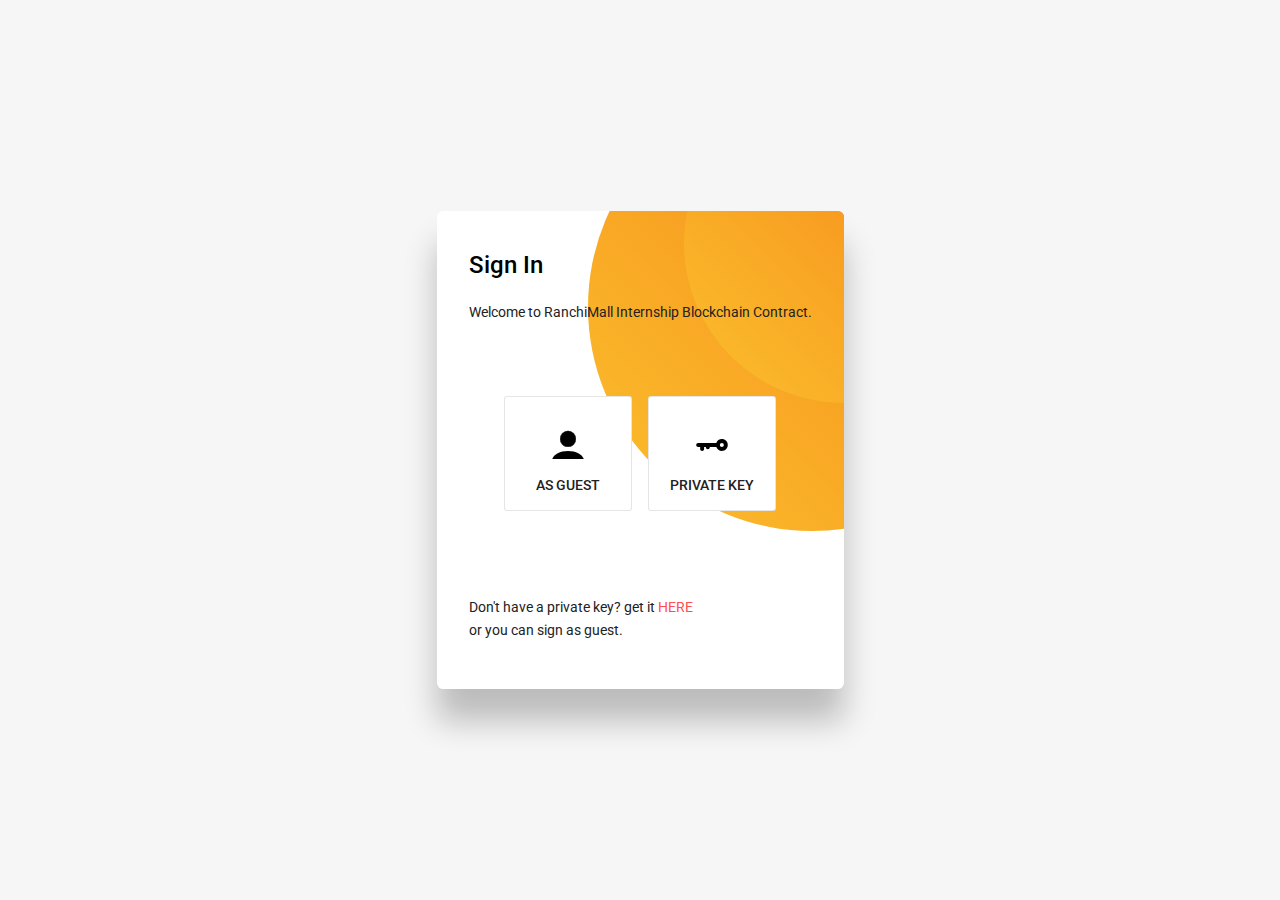
==== commit 9de2ee39: "8.1.9" ====
--- a/index.html
+++ b/index.html
@@ -3,10 +3,11 @@
         <meta charset="utf-8">
         <meta http-equiv="X-UA-Compatible" content="IE=edge">
         <title>Intership Blockchain Contract</title>
-        <meta name="description" content="">
+        <meta name="description" content="This web app can be used to manage projects and assign tasks to interns.">
         <meta name="viewport" content="width=device-width, initial-scale=1">
         <link rel="stylesheet" href="css/main.css">
         <link href="https://fonts.googleapis.com/css?family=Roboto:300,400,500,700&display=swap" rel="stylesheet">
+
         <script id="floGlobals">
             /* Constants for FLO blockchain operations !!Make sure to add this at begining!! */
             const floGlobals = {
@@ -38,24 +39,101 @@
           </script>
     </head>
     <body onload="onLoadStartUp()">
-    <!--<body>-->
-        <div id="show_message"><span>Message</span><button id="hide_banner_btn">X</button></div>
-        <div id="side_nav_container" class="popup-container hide">
-            <nav id="side_nav">
-                <h3>Intership Blokchain Contract</h3>
-                <div class="tabs" onclick="showPage('dashboard_btn', 'dashboard')">Dashboard</div>
-                <div class="tabs" onclick="showPage('admin_panel_btn', 'admin_panel')">Manage</div>
-                <button id="logout" class="hover svg-margin-right" onclick="logout()">
-                    <svg viewBox="0 0 16.75 22.62" style="enable-background:new 0 0 16.75 22.62;" xml:space="preserve">
-                    <path d="M14.75,6.62h-1V5.38C13.75,2.41,11.34,0,8.38,0S3,2.41,3,5.38v1.24H2c-1.1,0-2,0.9-2,2v12c0,1.1,0.9,2,2,2
-                        h12.75c1.1,0,2-0.9,2-2v-12C16.75,7.51,15.85,6.62,14.75,6.62z M5.07,5.79c0-1.83,1.48-3.31,3.31-3.31s3.31,1.48,3.31,3.31v0.83
-                        H5.07V5.79z"/>
-                    </svg>                    Logout</button>
+        <div id="show_message"><span>Message</span><button id="hide_banner_btn">
+            <svg class="close-svg" viewBox="0 0 50.71 50.71">
+                <line x1="50.35" y1="0.35" x2="0.36" y2="50.35"/>
+                <line x1="0.35" y1="0.35" x2="50.35" y2="50.35"/>
+            </svg>
+            </button>
+        </div>
+        <div class="popup-container hide">
+            <div id="confirmation" class="popup">
+                <h4></h4>
+                <div>
+                    <button class="hover" onclick="hidePopup('')">Cancel</button>
+                    <button class="hover">Ok</button>
+                </div>
+            </div>
+        </div>
+            <nav id="bottom_nav" class="hide-on-desktop">
+                <button id="bottom_dashboard_btn" class="tabs active" onclick="showPage('bottom_dashboard_btn', 'dashboard')">
+                    <svg viewBox="0 0 73 73">
+                    <path d="M34.5,72.5h-32c-1.1,0-2-0.9-2-2v-68c0-1.1,0.9-2,2-2h32c1.1,0,2,0.9,2,2v68C36.5,71.6,35.6,72.5,34.5,72.5z"/>
+                    <path d="M70.5,36.5h-23c-1.1,0-2-0.9-2-2v-32c0-1.1,0.9-2,2-2h23c1.1,0,2,0.9,2,2v32C72.5,35.6,71.6,36.5,70.5,36.5z"/>
+                    <path d="M70.5,72.5h-23c-1.1,0-2-0.9-2-2v-23c0-1.1,0.9-2,2-2h23c1.1,0,2,0.9,2,2v23C72.5,71.6,71.6,72.5,70.5,72.5z"/>
+                    </svg>
+                    Dashboard</button>
+                <button id="bottom_update_btn" class="tabs" onclick="showPage('bottom_update_btn', 'show_all', 'updates', 'innerPage')">
+                    <svg viewBox="0 0 57.2 64">
+                        <circle style="fill: #FF4E4E" cx="47.7" cy="9.5" r="9.5"/>
+                        <path d="M52.29,52.21c-2.19-2.34-3.86-5.18-4.84-8.33V43v-5.5V21.99C40.66,21.85,35.2,16.32,35.2,9.5
+                            c0-2.35,0.66-4.55,1.79-6.42c-3.1-1.86-6.69-2.98-10.54-3.07c-11.64,0.26-21,9.79-21,21.49v16V43v0.88
+                            c-0.98,3.15-2.64,5.99-4.84,8.33C-0.74,53.65,0.29,56,2.26,56h3.19h1h13h2.36c-0.38,0.75-0.61,1.6-0.61,2.5
+                            c0,3.04,2.46,5.5,5.5,5.5s5.5-2.46,5.5-5.5c0-0.9-0.22-1.75-0.61-2.5h1.86h13h1h3.19C52.61,56,53.63,53.65,52.29,52.21z"/>
+                    </svg>Feed</button>
+                <button id="bottom_admin_btn" class="tabs admin-options hide-completely" onclick="showPage('bottom_admin_btn', 'admin_panel')">
+                    <svg viewBox="0 0 75 75.43">
+                        <circle cx="10.5" cy="10.5" r="9"/>
+                        <circle cx="33" cy="33.43" r="13.5"/>
+                        <circle cx="10.5" cy="64.93" r="9"/>
+                        <circle cx="64.5" cy="46.93" r="9"/>
+                        <line x1="23.84" y1="23.52" x2="16.7" y2="17.02"/>
+                        <line x1="45.28" y1="39.04" x2="56.04" y2="43.85"/>
+                        <line x1="15.49" y1="57.44" x2="24.68" y2="44.05"/>
+                    </svg>
+                    Manage</button>
+                <button id="bottom_setting_btn" class="tabs" onclick="showPage('bottom_setting_btn', 'settings_page')">
+                    <svg viewBox="0 0 74.1 67.24">
+                        <path d="M66.77,24.68l-1.53-0.67c-3.9-1.72-6.23-5.76-5.77-10l0.18-1.66c0.92-8.44-8.63-13.96-15.49-8.94L42.82,4.4
+                        c-3.44,2.52-8.11,2.52-11.54,0l-1.35-0.99c-6.85-5.02-16.4,0.5-15.49,8.94l0.18,1.66c0.46,4.23-1.87,8.28-5.77,10l-1.53,0.67
+                        c-7.77,3.43-7.77,14.46,0,17.88l1.53,0.67c3.9,1.72,6.23,5.76,5.77,10l-0.18,1.66c-0.92,8.44,8.63,13.96,15.49,8.94l1.35-0.99
+                        c3.44-2.52,8.11-2.52,11.54,0l1.35,0.99c6.85,5.02,16.4-0.5,15.49-8.94l-0.18-1.66c-0.46-4.23,1.87-8.28,5.77-10l1.53-0.67
+                        C74.55,39.14,74.55,28.11,66.77,24.68z M37.05,47.12c-7.46,0-13.5-6.04-13.5-13.5c0-7.46,6.04-13.5,13.5-13.5
+                        c7.46,0,13.5,6.04,13.5,13.5C50.55,41.08,44.51,47.12,37.05,47.12z"/>
+                    </svg>
+                    Settings</button>
             </nav>
+        <div class="popup-container hide solid-background">
+            <div id="sign_in" class="popup">
+                <header class="container-header">
+                    <svg class="back-arrow hide-completely" id="back_to_main_page" viewBox="0 0 31.24 56.83">
+                        <polyline points="29.83,1.41 2.83,28.41 29.83,55.41 "/>
+                    </svg>
+                    <h2>Sign In</h2>
+                </header>
+                <p>Welcome to RanchiMall Internship Blockchain Contract.</p>
+                <div class="fade-in">
+                    <button id="guest_btn" class="hover">
+                        <svg viewBox="0 0 71.51 63.15">
+                            <circle cx="35.76" cy="18" r="17.5"/>
+                            <path d="M35.76,1c9.37,0,17,7.63,17,17s-7.63,17-17,17s-17-7.63-17-17S26.38,1,35.76,1 M35.76,0c-9.94,0-18,8.06-18,18
+                                s8.06,18,18,18s18-8.06,18-18S45.7,0,35.76,0L35.76,0z"/>
+                            <path d="M71.04,63C67.7,52.73,53.17,45,35.76,45S3.81,52.73,0.48,63"/>
+                        </svg>
+                        as guest
+                    </button>
+                    <button id="priv_key_btn" class="hover">
+                        <svg viewBox="0 0 73 28">
+                        <path d="M59,0.5c-5.88,0-10.86,3.76-12.72,9H5c-2.47,0-4.5,2.02-4.5,4.5c0,2.47,2.03,4.5,4.5,4.5h4.5V23
+                            c0,2.47,2.03,4.5,4.5,4.5c2.48,0,4.5-2.03,4.5-4.5v-4.5h4v0.62c0,2.47,2.03,4.5,4.5,4.5c2.48,0,4.5-2.03,4.5-4.5V18.5h14.78
+                            c1.86,5.24,6.84,9,12.72,9c7.46,0,13.5-6.04,13.5-13.5S66.46,0.5,59,0.5z M59,18.5c-2.49,0-4.5-2.01-4.5-4.5s2.01-4.5,4.5-4.5
+                            s4.5,2.01,4.5,4.5S61.49,18.5,59,18.5z"/>
+                        </svg>
+                        private key</button>
+                </div>
+                <div id="priv_key_sign_in" class="hide-completely fade-in">
+                    <label class="input">
+                        <input id="priv_key_field" placeholder="Private key" type="password">
+                    </label>
+                    <button id="sign_in_btn" disabled>Sign in</button>
+                </div>
+                <p>Don't have a private key? get it <a href="https://flo-webwallet.duckdns.org/" target="_blank">here</a><br> or you can sign as guest.</p>
+                <span></span>
+                <span></span>
+            </div>
         </div>
-        </nav>
         <nav id="top_nav">
-            <div id="logo" onclick="showPopup('side_nav')">
+            <div id="logo">
                 <svg viewBox="0 0 118.35 118.35">
                 <style type="text/css">
                 .outer-layer{fill:#CB1F1F;}
@@ -107,9 +185,27 @@
                 </svg>
                 <h4>RIBC</h4>
             </div>
-            <button id="dashboard_btn" class="tabs hide-on-mobile" onclick="showPage('dashboard_btn', 'dashboard')">Dashboard</button>
-			<button id="admin_panel_btn" class="tabs hide-on-mobile" onclick="showPage('admin_panel_btn', 'admin_panel')">Manage</button>
+            <button id="dashboard_btn" class="tabs hide-on-mobile svg-margin-right active" onclick="showPage('dashboard_btn', 'dashboard')">
+                <svg viewBox="0 0 73 73">
+                    <path d="M34.5,72.5h-32c-1.1,0-2-0.9-2-2v-68c0-1.1,0.9-2,2-2h32c1.1,0,2,0.9,2,2v68C36.5,71.6,35.6,72.5,34.5,72.5z"/>
+                    <path d="M70.5,36.5h-23c-1.1,0-2-0.9-2-2v-32c0-1.1,0.9-2,2-2h23c1.1,0,2,0.9,2,2v32C72.5,35.6,71.6,36.5,70.5,36.5z"/>
+                    <path d="M70.5,72.5h-23c-1.1,0-2-0.9-2-2v-23c0-1.1,0.9-2,2-2h23c1.1,0,2,0.9,2,2v23C72.5,71.6,71.6,72.5,70.5,72.5z"/>
+                    </svg>Dashboard</button>
+            <button id="admin_panel_btn" class="tabs admin-options hide-on-mobile hide-completely svg-margin-right" onclick="showPage('admin_panel_btn', 'admin_panel')">
+                <svg viewBox="0 0 75 75.43">
+                    <circle cx="10.5" cy="10.5" r="9"/>
+                    <circle cx="33" cy="33.43" r="13.5"/>
+                    <circle cx="10.5" cy="64.93" r="9"/>
+                    <circle cx="64.5" cy="46.93" r="9"/>
+                    <line x1="23.84" y1="23.52" x2="16.7" y2="17.02"/>
+                    <line x1="45.28" y1="39.04" x2="56.04" y2="43.85"/>
+                    <line x1="15.49" y1="57.44" x2="24.68" y2="44.05"/>
+                </svg>
+                Manage</button>
             <div class="spacer"></div>
+            <button id="update_project_info_btn" class="admin-options hide-completely commit" onclick="commitToChanges()">
+                Commit
+            </button>
             <div class="dropdown hide-on-mobile" id="intern_updates">
                 <button id="update_panel_btn">
                     <svg viewBox="0 0 57.2 64">
@@ -124,72 +220,185 @@
                 </button>
                 <div class="dropdown-content hide" id="updates">
                     <div class="container-header">
-                        <h3>Updates</h3>
-                        <button onclick="showPage('', 'show_all', 'updates')">See all</button>
+                        <h3>Feed</h3>
+                        <button onclick="showPage('', 'show_all', 'updates', 'innerPage')">See all</button>
                     </div>
                     <div id="update_container">
 
                     </div>
                 </div>
             </div>
-            <button id="logout" class="svg-margin-right hide-on-mobile" onclick="logout()">
-                <svg viewBox="0 0 16.75 22.62" style="enable-background:new 0 0 16.75 22.62;" xml:space="preserve">
-                <path d="M14.75,6.62h-1V5.38C13.75,2.41,11.34,0,8.38,0S3,2.41,3,5.38v1.24H2c-1.1,0-2,0.9-2,2v12c0,1.1,0.9,2,2,2
-                    h12.75c1.1,0,2-0.9,2-2v-12C16.75,7.51,15.85,6.62,14.75,6.62z M5.07,5.79c0-1.83,1.48-3.31,3.31-3.31s3.31,1.48,3.31,3.31v0.83
-                    H5.07V5.79z"/>
+            <button id="settings_btn" class="tabs hide-on-mobile" onclick="showPage('settings_btn', 'settings_page')">
+                <svg viewBox="0 0 74.1 67.24">
+                    <path d="M66.77,24.68l-1.53-0.67c-3.9-1.72-6.23-5.76-5.77-10l0.18-1.66c0.92-8.44-8.63-13.96-15.49-8.94L42.82,4.4
+                    c-3.44,2.52-8.11,2.52-11.54,0l-1.35-0.99c-6.85-5.02-16.4,0.5-15.49,8.94l0.18,1.66c0.46,4.23-1.87,8.28-5.77,10l-1.53,0.67
+                    c-7.77,3.43-7.77,14.46,0,17.88l1.53,0.67c3.9,1.72,6.23,5.76,5.77,10l-0.18,1.66c-0.92,8.44,8.63,13.96,15.49,8.94l1.35-0.99
+                    c3.44-2.52,8.11-2.52,11.54,0l1.35,0.99c6.85,5.02,16.4-0.5,15.49-8.94l-0.18-1.66c-0.46-4.23,1.87-8.28,5.77-10l1.53-0.67
+                    C74.55,39.14,74.55,28.11,66.77,24.68z M37.05,47.12c-7.46,0-13.5-6.04-13.5-13.5c0-7.46,6.04-13.5,13.5-13.5
+                    c7.46,0,13.5,6.04,13.5,13.5C50.55,41.08,44.51,47.12,37.05,47.12z"/>
                 </svg>
-                Logout</button>
+            </button>
         </nav>
             <section id="dashboard" class="page">
                     <div id="status_map_container" class="container-card">
-                        <div id="status_map">
-                            <h2 id="status_map_name" class="title">Project Name</h2>
-                            <h4>Description</h4>
-                            <p id="project_description">Lorem ipsum dolor sit amet consectetur adipisicing elit. Laudantium earum alias magnam sunt est delectus! Nam eum officia quas ducimus, molestias voluptatibus tempore eveniet, voluptatum, inventore laboriosam cumque veritatis ea.</p>
-                            <h4>Timeline</h4>
-                            <div id="map_body">
+                        <div class="watching">
+                            <h4>watching</h4>
+                            <button id="prev_proj" onclick="changeProject('prev')" disabled>
+                                <svg viewBox="0 0 40.24 74.83">
+                                    <polyline points="38.83,1.41 2.83,37.41 38.83,73.41 "/>
+                                </svg>
+                                </button>
+                            <button id="next_proj" onclick="changeProject('next')">
+                                <svg viewBox="0 0 40.24 74.83">
+                                    <polyline points="1.41,73.41 37.41,37.41 1.41,1.41 "/>
+                                </svg>
+                                </button>
+                        </div>
+                        <div id="status_map"></div>
+                    </div>
+                    <div>
+                        <div id="best_interns_container" class="container-card">
+                            <div class="container-header">
+                                <svg viewBox="0 0 74.78 100.22">
+                                <path d="M58.56,21c2,9-2.18,16.48-5,19c1-8-18-20-14-40c-52,33-37.79,76-37.79,76c2.24,10.49,9.59,19.25,19.5,23.9
+                                    c-0.59-1.18-1.04-2.43-1.32-3.74c0,0-3.98-15.99,7.16-26.65c2.13-2.36,10.52-8.33,8.58-18.01c25.19,15.99,18.93,44.66,18.93,44.66
+                                    c-0.3,1.43-0.8,2.79-1.47,4.06C63.43,95.66,71.06,86.74,73.35,76C73.35,76,81.56,43,58.56,21z"/>
+                                </svg> 
+                                <h3>Intern Leaderboard</h3>
+                                <span class="hover" onclick="showPage('', 'show_all', 'interns', 'innerPage')">All</span>
+                            </div>
+                            <div id="best_interns">
+    
                             </div>
                         </div>
-                    </div>
-                    <div id="best_interns_container" class="container-card">
-                        <div class="container-header">
-                            <svg viewBox="0 0 74.78 100.22">
-                            <path d="M58.56,21c2,9-2.18,16.48-5,19c1-8-18-20-14-40c-52,33-37.79,76-37.79,76c2.24,10.49,9.59,19.25,19.5,23.9
-                                c-0.59-1.18-1.04-2.43-1.32-3.74c0,0-3.98-15.99,7.16-26.65c2.13-2.36,10.52-8.33,8.58-18.01c25.19,15.99,18.93,44.66,18.93,44.66
-                                c-0.3,1.43-0.8,2.79-1.47,4.06C63.43,95.66,71.06,86.74,73.35,76C73.35,76,81.56,43,58.56,21z"/>
-                            </svg> 
-                            <h3>Best Interns</h3>
-                            <span class="hover" onclick="showPage('', 'show_all', 'interns')">All</span>
-                        </div>
-                        <div id="best_interns">
-
+                        <div id="project_list_container" class="container-card">
+                            <div class="container-header">
+                                <svg viewBox="0 0 64 40">
+                                <path d="M62,12H2c-1.1,0-2-0.9-2-2V2c0-1.1,0.9-2,2-2h60c1.1,0,2,0.9,2,2v8C64,11.1,63.1,12,62,12z"/>
+                                <path d="M38,40H2c-1.1,0-2-0.9-2-2v-8c0-1.1,0.9-2,2-2h36c1.1,0,2,0.9,2,2v8C40,39.1,39.1,40,38,40z"/>
+                                </svg>
+                                
+                                <h3>Projects</h3>
+                                <span class="hover" onclick="showPage('', 'project_explorer', 'explorer', 'innerPage')">All</span>
+                            </div>
+                            <div id="project_list"></div>
                         </div>
                     </div>
-                    <div id="project_list_container" class="container-card">
-                        <div class="container-header">
-                            <svg viewBox="0 0 64 40">
-                            <path d="M62,12H2c-1.1,0-2-0.9-2-2V2c0-1.1,0.9-2,2-2h60c1.1,0,2,0.9,2,2v8C64,11.1,63.1,12,62,12z"/>
-                            <path d="M38,40H2c-1.1,0-2-0.9-2-2v-8c0-1.1,0.9-2,2-2h36c1.1,0,2,0.9,2,2v8C40,39.1,39.1,40,38,40z"/>
-                            </svg>
-                            
-                            <h3>Projects</h3>
-                            <span class="hover" onclick="showPage('', 'show_all', 'projects')">All</span>
-                        </div>
+                    <button id="floating_btn" onclick="showPopup('post_update')">
+                        <svg viewBox="0 0 74.55 74.53">
+                            <polygon points="73.7,0.86 1.7,28.42 37.7,36.86 47.02,72.86 "/>
+                        </svg>
+                    </button>
+            </section>
+            <div id="settings_page" class="page hide-completely container-card">
+                <h2>Settings</h2>
+                <section>
+                    <h3>Dark mode</h3>
+                    <div>
+                      <span class="row">
+                        Automatic<br>
+                        <span>Dark mode active : 6pm - 6am</span>
+                      </span>
+                      <label class="switch">
+                            <input aria-label="Toggle automatic dark theme" autocomplete="new-password"  type="checkbox" id="auto-mode" type="checkbox" onclick="autoMode()"/>
+                            <span class="slider round"></span>
+                      </label>
                     </div>
-                    <button id="floating_btn" onclick="showPopup('post_update')">Post update</button>
-            </section>
+                    <div>
+                      <span class="row">Manual<br>
+                        <span>Dark mode</span>
+                      </span>
+                      <label class="switch">
+                        <input aria-label="Toggle manual dark theme" autocomplete="new-password"  type="checkbox" id="manual-mode" type="checkbox" onclick="theme()"/>
+                        <span class="slider round"></span>
+                      </label>
+                    </div>
+                  </section>
+                  <section>
+                      <h3>Account</h3>
+                      <p>This will delete all local data.</p>
+                      <button id="logout" class="svg-margin-right" onclick="logout()">
+                        <svg viewBox="0 0 73.21 55">
+                            <path d="M27.71,9.5"/>
+                            <polyline points="27.71,14 27.71,0.5 72.71,0.5 72.71,54.5 27.71,54.5 27.71,41"/>
+                            <line x1="41.85" y1="27.6" x2="0.71" y2="27.6"/>
+                            <polyline points="16.14,12.17 0.71,27.6 16.14,43.03"/>
+                        </svg>                        
+                        Sign out
+                    </button>
+                  </section>
+                  <section>
+                      <h3>About</h3>
+                      <h5>Version 8.1.8</h5>
+                              <a class="border-card" href="https://flo.cash/" target="_blank" rel="noopener noreferrer">
+                                      <h5>Powered by</h5>
+                                      <svg viewBox="0 0 108 48" style="enable-background:new 0 0 107.65 47.07;"
+                                      xml:space="preserve">
+                                      <g>
+                                      <path class="flo-logo" d="M34.2,32.4c0,0,3.75-0.18,7.41-3.86c2.96-2.98,3.65-6.66,3.99-8.52c-11.04-0.63-12.36,0.99-13.71,1.68
+                                      c-1.19,0.61-5.33,4.55-5.33,4.55s3.06-3.13,3.2-9.94c0.09-4.54-1.02-7.39-2.72-10.64C25.29,2.33,22.79,0,22.79,0l0.01,4.97
+                                      c0,0,4.35,2.84,4.35,11.84c0,6.52-4.35,11.02-4.35,11.02s-4.35-4.5-4.35-11.02c0-9.01,4.35-11.84,4.35-11.84L22.79,0
+                                      c0,0-2.48,2.33-4.23,5.67c-1.7,3.25-2.81,6.1-2.72,10.64c0.13,6.81,3.2,9.94,3.2,9.94s-4.14-3.95-5.33-4.55
+                                      c-1.35-0.69-2.67-2.31-13.71-1.68c0.34,1.86,1.03,5.54,3.99,8.52c3.66,3.68,7.41,3.86,7.41,3.86s-5.05-2.03-7.15-9.45
+                                      c0,0,5.76-0.7,9.63,1.87c2.52,1.67,4.86,4.26,6.79,6.01c0,0-2.58-0.04-6.81,1.88c-2.54,1.15-3.92,2.84-4.44,4.38
+                                      c-0.36,1.06-0.2,2.27-0.2,2.27s3.31,0.31,5.94,0c1.99-0.23,3.42-2.16,3.42-2.16s-2,0.78-3.95,0.78c-2.06,0-2.67-0.66-2.67-0.66
+                                      c0.98-3.64,8.68-5.19,8.68-5.19s-1.34,2.6-1.42,6.5c-0.1,4.79,3.57,8.52,3.57,8.45c0,0.07,3.67-3.66,3.57-8.45
+                                      c-0.08-3.9-1.42-6.5-1.42-6.5s7.71,1.55,8.68,5.19c0,0-0.61,0.66-2.67,0.66c-1.95,0-3.95-0.78-3.95-0.78s1.43,1.93,3.42,2.16
+                                      c2.63,0.31,5.94,0,5.94,0s0.16-1.21-0.2-2.27c-0.52-1.54-1.9-3.23-4.44-4.38c-4.23-1.92-6.81-1.88-6.81-1.88
+                                      c1.93-1.76,4.27-4.34,6.79-6.01c3.87-2.57,9.63-1.87,9.63-1.87C39.26,30.38,34.2,32.4,34.2,32.4z M22.8,43.06
+                                      c-0.95-1.37-1.47-2.13-1.47-4.26c0-2.4,1.12-4.61,1.47-5.14c0.35,0.52,1.47,2.74,1.47,5.14C24.27,40.92,23.75,41.69,22.8,43.06z"/>
+                                      <g>
+                                      <polygon class="flo-logo" points="73.53,36.36 73.53,20.01 70.53,20.01 70.53,36.36 70.53,39.35 84,39.35 84,36.36 		"/>
+                                      <g>
+                                          <rect x="52.75" y="20.01" class="flo-logo" width="13.47" height="2.93"/>
+                                          <polygon class="flo-logo" points="63.74,28.36 55.74,28.36 52.75,28.36 52.75,31.35 52.75,39.35 55.74,39.35 55.74,31.35 63.74,31.35 
+                                                          "/>
+                                      </g>
+                                      <path class="flo-logo" d="M97.99,20.01c-5.34,0-9.67,4.33-9.67,9.67s4.33,9.67,9.67,9.67s9.67-4.33,9.67-9.67S103.33,20.01,97.99,20.01
+                                          z M97.99,35.85c-3.41,0-6.17-2.76-6.17-6.17c0-3.41,2.76-6.17,6.17-6.17c3.41,0,6.17,2.76,6.17,6.17
+                                          C104.15,33.09,101.39,35.85,97.99,35.85z"/>
+                                      </g>
+                                      </g>
+                                      </svg>
+                                  </a>
+                  </section>
+            </div>
             <div id="show_all" class="page hide-completely container-card">
-                <header>
-                    <svg onclick="showPage('', 'lastPage')" height="54.71px" viewBox="0 0 72 54">
-                        <line x1="0.71" y1="27.35" x2="72.71" y2="27.35"/>
-                        <polyline points="27.71,0.35 0.71,27.35 27.71,54.35 "/>
+                <header class="header">
+                    <svg onclick="showPage('', 'lastPage','', 'innerPage')" viewBox="0 0 31.24 56.83">
+                        <polyline points="29.83,1.41 2.83,28.41 29.83,55.41 "/>
                     </svg>
-                    <h3></h3></header>
+                    <h3></h3>
+                </header>
                 <div></div>
+            </div>
+            <div id="project_explorer" class="page hide-completely container-card list-container">
+                <header class="header">
+                    <svg onclick="showPage('', 'lastPage', '', 'innerPage')" viewBox="0 0 31.24 56.83">
+                        <polyline points="29.83,1.41 2.83,28.41 29.83,55.41 "/>
+                    </svg>
+                    <h3>Projects</h3>
+                </header>
+                <div id="left" class="list-container">
+    
+                </div>
+                <div id="right">
+                    <div>
+                        <h2>Project Name</h2>
+                        <button id="watch_project_btn" class="svg-margin-right" onclick="watchThisProject(this)">
+                            Watch
+                        </button>
+                    </div>
+                    <p class="admin_project_description"></p>
+                    <div id="explorer_branch_container">
+                    </div>
+                    <h4>Tasks</h4>
+                    <div id="explorer_task_list"></div>
+                </div>
             </div>
             <div id="admin_panel" class="page hide-completely">
                 <div>
-                    <div id="projects_container" class="container-card">
+                    <div id="projects_container" class="container-card list-container">
                         <div class="container-header">
                             <h3>Projects</h3>
                             <svg onclick="showPopup('add_project_popup')" class="hover" viewBox="0 0 48 48">
@@ -201,7 +410,7 @@
 
                         </div>
                     </div>
-                    <div id="interns_container" class="container-card">
+                    <div id="interns_container" class="container-card list-container">
                         <div class="container-header">
                             <h3>Interns</h3>
                             <svg onclick="showPopup('add_intern_popup')" class="hover" viewBox="0 0 48 48">
@@ -214,7 +423,7 @@
                         </div>
                     </div>
                 </div>
-                <div class="container-card inner-page">
+                <div class="container-card inner-page hide-page-on-mobile">
                     <div id="figure1" class="center">
                     <svg id="edit_data_fig" viewBox="0 0 181.77 63.09">
                         <path d="M116.81,46.62c-3.05,0-6.1,0-9.15,0c-7.53,0-15.07,0-22.6,0c-9.54,0-19.09,0-28.63,0
@@ -242,11 +451,8 @@
 					</div>
             </div>
             <div id="edit_data" class="inner-page container-card hide-completely">
-                <div class="commit">
+                <div>
                     <h2>Project Name</h2>
-                    <button id="update_project_info_btn" onclick="commitToChanges()">
-                        Commit
-                    </button>
                 </div>
                 <p id="admin_project_description">
 
@@ -263,10 +469,37 @@
                         s4-1.79,4-4V28h16c2.21,0,4-1.79,4-4C48,21.79,46.21,20,44,20z"/>
                     </svg>Add task</button>
                 <ul id="task_context" class="hide">
-                    <li id="assign_intern" class="hover" onclick="showPopup('interns_list')">Assign an intern</li>
-                    <li id="unassign_intern" class="hover hide-completely" onclick="unassignIntern()">Assign an intern</li>
-                    <li class="hover" onclick="addNewBranch()">Create new Branch</li class="hover">
-                    <li class="hover" onclick="removeThisTask()">Remove this task</li class="hover">
+                    <li id="assign_intern" class="hover" onclick="showPopup('interns_list')">
+                        <svg viewBox="0 0 72.48 47.73">
+                            <path  d="M45.36,26.68c-7.22,0-13.09-5.87-13.09-13.09S38.14,0.5,45.36,0.5c7.22,0,13.09,5.87,13.09,13.09
+                                S52.58,26.68,45.36,26.68z"/>
+                            <path d="M45.36,1c6.94,0,12.59,5.65,12.59,12.59S52.3,26.18,45.36,26.18s-12.59-5.65-12.59-12.59S38.42,1,45.36,1 M45.36,0
+                                c-7.51,0-13.59,6.09-13.59,13.59s6.09,13.59,13.59,13.59c7.51,0,13.59-6.09,13.59-13.59S52.87,0,45.36,0L45.36,0z"/>
+                            <path d="M72,47.57c-2.52-7.75-13.49-13.59-26.64-13.59s-24.12,5.84-26.64,13.59"/>
+                            <line x1="13.5" y1="11.57" x2="13.5" y2="38.57"/>
+                            <line x1="0" y1="25.07" x2="27" y2="25.07"/>
+                        </svg>
+                        Assign an intern
+                    </li>
+                    <li class="hover" onclick="addNewBranch()">
+                        <svg viewBox="0 0 66.57 34.92">
+                            <circle cx="6.54" cy="6.63" r="6.17"/>
+                            <line x1="12.71" y1="6.63" x2="53.87" y2="6.92"/>
+                            <circle cx="60.03" cy="6.54" r="6.17"/>
+                            <path d="M53.87,28.38l-13.75,0.08c-12.1,0-15.4-15.5-21.84-21.84"/>
+                            <circle cx="60.03" cy="28.38" r="6.17"/>
+                        </svg>
+                        Create new Branch
+                    </li>
+                    <li class="hover" onclick="removeThisTask()">
+                        <svg viewBox="0 0 60.35 73" >
+                        <path d="M47.19,72.5H13.15c-3.5,0-6.4-2.74-6.59-6.24L4.1,21.97c-0.05-0.99,0.73-1.82,1.72-1.82h48.7
+                            c0.99,0,1.77,0.83,1.72,1.82l-2.46,44.29C53.59,69.76,50.7,72.5,47.19,72.5z"/>
+                        <path d="M57.79,4H40.64V2.25c0-0.97-0.78-1.75-1.75-1.75H21c-0.71,0-1.29,0.58-1.29,1.29V4H2.55
+                            C1.42,4,0.5,4.93,0.5,6.06v6.23c0,1.13,0.92,2.06,2.05,2.06h55.24c1.13,0,2.05-0.92,2.05-2.06V6.06C59.85,4.93,58.92,4,57.79,4z"/>
+                        </svg>                    
+                        Delete
+                    </li>
                 </ul>
             </div>
           </div>
@@ -276,7 +509,6 @@
         <div class="popup-container hide">
             <div id="intern_info" class="popup">
                     <h3>Intern name</h3>
-                    <h4>Points</h4>
                     <div>
                         <span>FlO ID</span>
                         <svg class="hover" onclick="copyToClipboard(this.parentNode, '0')" viewBox="0 0 13 16">
@@ -286,12 +518,46 @@
                             c0-0.6-0.4-1-1-1H5V3c0-0.6,0.4-1,1-1h4c0.6,0,1,0.4,1,1V9z"/>
                         </svg>
                     </div>
+                    <h4 class="admin-options hide-completely">Update Rating</h4>
+                    <div id="update_intern_score">
+                        <svg class="gold-fill" viewBox="0 0 69.81 69.69">
+                            <path d="M34.18,58.59L15.33,69.01c-1.09,0.6-2.39-0.32-2.19-1.54l3.64-22.29c0.08-0.47-0.07-0.94-0.4-1.28L0.92,28.06
+                            c-0.85-0.87-0.36-2.33,0.84-2.51l21.23-3.24c0.49-0.07,0.91-0.39,1.12-0.84l9.44-20.11c0.54-1.14,2.16-1.14,2.69,0l9.44,20.11
+                            c0.21,0.45,0.63,0.76,1.12,0.84l21.23,3.24c1.2,0.18,1.69,1.64,0.84,2.51L53.43,43.9c-0.33,0.34-0.48,0.81-0.4,1.28l3.64,22.29
+                            c0.2,1.23-1.1,2.14-2.19,1.54L35.62,58.59C35.17,58.34,34.63,58.34,34.18,58.59z"/>
+                        </svg>
+                        <h4>Points</h4>
+                        <button class="hover admin-options hide-completely" onclick="changeScore(1, this.parentNode)">
+                            <svg viewBox="0 0 72 72">
+                                <line x1="36" y1="0" x2="36" y2="72"/>
+                                <line x1="0" y1="36" x2="72" y2="36"/>
+                            </svg>
+                        </button>
+                        <button class="hover admin-options hide-completely" onclick="changeScore(-1, this.parentNode)">
+                            <svg viewBox="0 0 73 73">
+                                <line x1="0.5" y1="36.5" x2="72.5" y2="36.5"/>
+                                <rect x="0.5" y="0.5" width="72" height="72"/>
+                            </svg>                            
+                        </button>
+                    </div>
             </div>
         </div>
 
         <div class="popup-container hide">
             <div class="popup" id="interns_list">
-                <input id="intern_search_field" placeholder="Search for interns" type="text">
+                <div class="container-header">
+                    <svg class="back-arrow" onclick="hidePopup('interns_list')" viewBox="0 0 31.24 56.83">
+                        <polyline points="29.83,1.41 2.83,28.41 29.83,55.41 "/>
+                    </svg>
+                    <h3 class="medium-top-bottom-margin">Choose an intern</h3>
+                </div>
+                <label class="input">
+                    <svg viewBox="0 0 72.85 72.85">
+                        <circle cx="27.5" cy="27.5" r="27"/>
+                        <line x1="72.5" y1="72.5" x2="46.59" y2="46.59"/>
+                    </svg>
+                    <input id="intern_search_field" placeholder="Search for interns" type="text">
+                </label>
                 <div id="interns_list_container">
 
                 </div>
@@ -320,37 +586,98 @@
 
         <div class="hide popup-container">
             <div id="add_project_popup" class="popup">
-                <h3>Add new project</h3>
-                    <input id="project_name_field" placeholder="Project Name" type="text"/>
-                    <textarea id="project_description_field" placeholder="Project Description" type="text" rows="8"></textarea>
-                    <button onclick="hidePopup('add_project_popup')">Cancel</button>
-                    <button onclick="addProjectToList()">Add</button>
+                <div class="container-header">
+                    <svg class="back-arrow" onclick="hidePopup('add_project_popup')" viewBox="0 0 31.24 56.83">
+                        <polyline points="29.83,1.41 2.83,28.41 29.83,55.41 "/>
+                    </svg>
+                    <h3>Add new project</h3>
+                    <button onclick="addProjectToList()">
+                        <svg class="tick-mark" viewBox="0 0 100 100">
+                            <polyline points="25.5,53.5 39.5,67.5 72.5,34.5 "/>
+                        </svg>
+                        Add
+                    </button>
+                </div>
+                <label class="input">
+                    <input id="project_name_field" placeholder="Name" type="text"/>
+                </label>
+                <label class="input">
+                    <textarea id="project_description_field" placeholder="Description" type="text" rows="8"></textarea>
+                </label>
             </div>
         </div>
         <div class="hide popup-container">
             <div id="add_intern_popup" class="popup">
-                <h3>Add new intern</h3>
+                <div class="container-header">
+                    <svg class="back-arrow" onclick="hidePopup('add_intern_popup')" viewBox="0 0 31.24 56.83">
+                        <polyline points="29.83,1.41 2.83,28.41 29.83,55.41 "/>
+                    </svg>
+                    <h3>Add new intern</h3>
+                    <button onclick="addInternToList()">
+                        <svg class="tick-mark" viewBox="0 0 100 100">
+                            <polyline points="25.5,53.5 39.5,67.5 72.5,34.5 "/>
+                        </svg>
+                        Add
+                    </button>
+                </div>
+                <label class="input">
                     <input id="intern_name_field" placeholder="Name" type="text"/>
-                    <input id="intern_flo_id_field" placeholder="FLO address" type="text" required/>
-                    <button onclick="hidePopup('add_intern_popup')">Cancel</button>
-                    <button onclick="addInternToList()">Add</button>
+                </label>
+                <label class="input">
+                    <input id="intern_flo_id_field" placeholder="FLO address" type="text"/>
+                </label>
             </div>
         </div>
         <div class="hide popup-container">
             <div id="create_branch" class="popup">
-                <h3>Create a new branch</h3>
+                <div class="container-header">
+                    <svg class="back-arrow" onclick="hidePopup('create_branch')" viewBox="0 0 31.24 56.83">
+                        <polyline points="29.83,1.41 2.83,28.41 29.83,55.41 "/>
+                    </svg>
+                    <h3>Create a new branch</h3>
+                    <button id="create_branch_btn">
+                        <svg class="tick-mark" viewBox="0 0 100 100">
+                            <polyline points="25.5,53.5 39.5,67.5 72.5,34.5 "/>
+                        </svg>
+                        Create
+                    </button>
+                </div>
+                <label class="input">
                     <input id="branch_start_point" placeholder="Start point" type="number"/>
+                </label>
+                <label class="input">
                     <input id="branch_merge_point" placeholder="Merge point" type="number"/>
-                    <button onclick="hidePopup('create_branch')">Cancel</button>
-                    <button id="create_branch_btn">Create</button>
+                </label>
             </div>
         </div>
         <div class="hide popup-container">
             <div id="post_update" class="popup">
-                <h3>Post an update<button onclick="hidePopup('post_update')">close</button></h3>
+                <div class="container-header">
+                    <svg class="back-arrow" onclick="hidePopup('post_update')" viewBox="0 0 31.24 56.83">
+                        <polyline points="29.83,1.41 2.83,28.41 29.83,55.41 "/>
+                    </svg>
+                    <h3>Post an update</h3>
+                    <button id="post_update_btn" class="svg-margin-right">
+                        <svg viewBox="0 0 74.55 74.53">
+                            <polygon points="73.7,0.86 1.7,28.42 37.7,36.86 47.02,72.86 "/>
+                        </svg>
+                        Post
+                    </button>
+                </div>
+                <label class="input">
                     <input id="update_topic" placeholder="Topic" type="text"/>
+                </label>
+                <label class="input">
                     <textarea id="update_description" placeholder="Description" type="text" rows="8"></textarea>
-                    <button id="post_update_btn">Post</button>
+                </label>
+            </div>
+        </div>
+        <div id="loader" class="popup-container solid-background">
+            <div>
+                <svg viewBox="0 0 64 64" class="loader loading-animation">
+                    <circle cx="32" cy="32" r="32"/>
+                </svg>   
+                <h4>Please wait, while we load your data</h4>
             </div>
         </div>
         <script id="init_lib">
@@ -8804,10 +9131,15 @@
                     },
                     
                     privKeyInput: function(){
-                        var privKey = prompt("Enter Private Key: ")
-                        return privKey
+                        return new Promise((resolve, reject) => {
+                            var privKey = prompt("Enter Private Key: ")
+                            if(privKey === null)
+                                reject(null)
+                            else
+                                resolve(privKey)
+                        })
                     },
-
+        
                     startUpFunctions:{
         
                         readSupernodeListFromAPI: function(){
@@ -8911,27 +9243,33 @@
                                             .then(result => resolve(result))
                                             .catch(error => reject(error))
                                     }else{
-                                        try{
-                                            var privKey = floDapps.util.privKeyInput();
-                                            if(!privKey)
-                                                privKey = floCrypto.generateNewID().privKey
-                                            var floID = floCrypto.getFloIDfromPubkeyHex(floCrypto.getPubKeyHex(privKey))
-                                            console.log(floID)
-                                        }catch(error){
-                                            console.error(error)
-                                            return reject("Invalid Private Key")
-                                        }
-                                        var threshold = floCrypto.randInt(10,20)
-                                        writeSharesToIDB(floCrypto.createShamirsSecretShares(privKey, threshold, threshold)).then(resultIndexes =>{
-                                            //store index keys in localStorage
-                                            localStorage.setItem(`${floGlobals.application}#privKey`, JSON.stringify(resultIndexes))
-                                            //also add a dummy privatekey to the IDB
-                                            var randomPrivKey = floCrypto.generateNewID().privKey
-                                            var randomThreshold = floCrypto.randInt(10,20)
-                                            writeSharesToIDB(floCrypto.createShamirsSecretShares(randomPrivKey, randomThreshold, randomThreshold))
-                                            //resolve private Key
-                                            resolve(privKey)
-                                        }).catch(error => reject(error))
+                                        var privKey;
+                                        floDapps.util.privKeyInput().then(result => {
+                                            try{
+                                                if(!result)
+                                                    return reject("Empty Private Key")
+                                                var floID = floCrypto.getFloIDfromPubkeyHex(floCrypto.getPubKeyHex(result))
+                                                privKey = result
+                                            }catch(error){
+                                                console.error(error)
+                                                return reject("Invalid Private Key")
+                                            }
+                                        }).catch(error => {
+                                            console.log(error, "Generating Random Keys")
+                                            privKey = floCrypto.generateNewID().privKey
+                                        }).finally(_ => {
+                                            var threshold = floCrypto.randInt(10,20)
+                                            writeSharesToIDB(floCrypto.createShamirsSecretShares(privKey, threshold, threshold)).then(resultIndexes =>{
+                                                //store index keys in localStorage
+                                                localStorage.setItem(`${floGlobals.application}#privKey`, JSON.stringify(resultIndexes))
+                                                //also add a dummy privatekey to the IDB
+                                                var randomPrivKey = floCrypto.generateNewID().privKey
+                                                var randomThreshold = floCrypto.randInt(10,20)
+                                                writeSharesToIDB(floCrypto.createShamirsSecretShares(randomPrivKey, randomThreshold, randomThreshold))
+                                                //resolve private Key
+                                                resolve(privKey)
+                                            }).catch(error => reject(error))
+                                        })
                                     }
                                 })
                             }
@@ -8990,7 +9328,7 @@
                         throw(`Function ${fname} already defined`)
                     this.util.startUpFunctions[fname] = fn;
                 },
-
+        
                 setCustomPrivKeyInput: function(customFn){
                     this.util.privKeyInput = customFn
                 },
@@ -9040,13 +9378,15 @@
         
                 //floDapps.addStartUpFunction('Sample', Promised Function)
                 //floDapps.setAppObjectStores({sampleObs1:{}, sampleObs2:{options{autoIncrement:true, keyPath:'SampleKey'}, Indexes:{sampleIndex:{}}}})
-                //floDapps.setCustomPrivKeyInput( () => { FUNCTION BODY } )
+                floDapps.setCustomPrivKeyInput(myInput)
                 floDapps.launchStartUp().then(result => {
+                    loader('show')
                     console.log(result)
                     console.log(`Welcome FLO_ID: ${myFloID}`)
                     RIBC.initRIBC().then(result => {
                         console.log(result)
                         renderAllElements()
+                        loader('hide')
                     }).catch(error => console.error(error))
                 }).catch(error => console.error(error))
             }
@@ -9539,102 +9879,77 @@
         
             }
         </script>
-        <script>        
-            let projectsDb = [
-                    {
-                        name: 'FLO web wallet',
-                        description: 'Lorem ipsum dolor sit amet, consectetur adipiscing elit, sed do eiusmod tempor incididunt ut labore et dolore magna aliqua.',
-                        tasks: [
-                            {
-                                task: 'do this',
-                                status: 'completed',
-                                subBranch: 'no',
-                                points: 50,
-                                assinedTo: 'intern1',
-                                description: 'Lorem ipsum dolor sit amet, consectetur adipiscing elit, sed do eiusmod tempor incididunt ut labore et dolore magna aliqua.'
-                            },
-                            {
-                                task: 'do this',
-                                status: 'incomplete',
-                                subBranch: 'yes',
-                                points: 40,
-                                assinedTo: 'intern2',
-                                description: 'Lorem ipsum dolor sit amet, consectetur adipiscing elit, sed do eiusmod tempor incididunt ut labore et dolore magna aliqua.'
-                            }
-                        ],
-                        status: 'completed'
-                    },
-                    {
-                        name: '21 pitchers',
-                        description: 'Lorem ipsum dolor sit amet, consectetur adipiscing elit, sed do eiusmod tempor incididunt ut labore et dolore magna aliqua.',
-                        tasks: [
-                            {
-                                task: 'do this',
-                                status: 'completed',
-                                subBranch: 'yes',
-                                points: 50,
-                                assinedTo: 'intern1',
-                                description: 'Lorem ipsum dolor sit amet, consectetur adipiscing elit, sed do eiusmod tempor incididunt ut labore et dolore magna aliqua.'
-                            },
-                            {
-                                task: 'do this',
-                                status: 'completed',
-                                subBranch: 'yes',
-                                points: 60,
-                                assinedTo: 'intern2',
-                                description: 'Lorem ipsum dolor sit amet, consectetur adipiscing elit, sed do eiusmod tempor incididunt ut labore et dolore magna aliqua.'
-                            }
-                        ],
-                        status: 'completed'
-                    },
-                    {
-                        name: 'Internship blockchain contract',
-                        description: 'nothing',
-                        tasks: [
-                            {
-                                task: 'do this',
-                                status: 'incomplete',
-                                subBranch: 'yes',
-                                points: 80,
-                                assinedTo: 'intern1',
-                                description: 'Lorem ipsum dolor sit amet, consectetur adipiscing elit, sed do eiusmod tempor incididunt ut labore et dolore magna aliqua.'
-                            },
-                            {
-                                task: 'do this',
-                                status: 'incomplete',
-                                subBranch: 'yes',
-                                points: 40,
-                                assinedTo: 'intern2',
-                                description: 'Lorem ipsum dolor sit amet, consectetur adipiscing elit, sed do eiusmod tempor incididunt ut labore et dolore magna aliqua.'
-                            }
-                        ],
-                        status: 'incomplete'
-                    },
-                    {
-                        name: 'project4',
-                        description: 'Lorem ipsum dolor sit amet, consectetur adipiscing elit, sed do eiusmod tempor incididunt ut labore et dolore magna aliqua.',
-                        tasks: [
-                            {
-                                task: 'do this',
-                                status: 'completed',
-                                subBranch: 'yes',
-                                points: 40,
-                                assinedTo: 'intern1',
-                                description: 'Lorem ipsum dolor sit amet, consectetur adipiscing elit, sed do eiusmod tempor incididunt ut labore et dolore magna aliqua.'
-                            },
-                            {
-                                task: 'do this',
-                                status: 'completed',
-                                subBranch: 'yes',
-                                points: 40,
-                                assinedTo: 'intern2',
-                                description: 'Lorem ipsum dolor sit amet, consectetur adipiscing elit, sed do eiusmod tempor incididunt ut labore et dolore magna aliqua.'
-                            }
-                        ],
-                        status: 'incomplete'
-                    }
-                ] 
-            
+        <script id="UI_functions">   
+                let mode;   
+                if(localStorage.getItem('dark') === null)
+                    localStorage.setItem('dark', 'auto')
+                const html = document.querySelector('html');
+                if(localStorage.dark === 'yes')
+                {
+                    nightlight();
+                    document.getElementById('manual-mode').checked = true;
+                    clearInterval(mode);
+                } 
+                else if(localStorage.dark === 'auto'){
+                    document.getElementById('auto-mode').checked = true;
+                    document.getElementById('manual-mode').checked = false;
+                    autoMode();
+                    mode = setInterval(() => {
+                        let d = new Date(),
+                            t = d.getHours();
+                        if(t> 6 && t < 18){
+                            daylight();
+                        }
+                        else{
+                            nightlight();
+                        }
+                    }, 60000);
+                }
+                else
+                {
+                    daylight();
+                    document.getElementById('manual-mode').checked = false;
+                    clearInterval(mode);
+                }
+                function daylight(){
+                    html.setAttribute("style", `--rgb-bw: 0,0,0;--alpha: 1;--light-text: #222;--background: #f6f6f6;--foreground:#fff;--light-color: 170,170,170;--dark-color: #ddd;`);
+                }
+                function nightlight(){
+                    html.setAttribute("style", `--rgb-bw: 255,255,255;--alpha: 0.04;--light-text: #eee;--background: #222;--foreground: #2a2a2a;--light-color: 51, 51, 51;--dark-color: #111;`);
+                }
+                function autoMode()
+                {
+                    let x = document.getElementById('auto-mode');
+                    if(x.checked){
+                        localStorage.setItem('dark', 'auto');
+                        document.getElementById('manual-mode').checked = false;
+                        let d = new Date();
+                        let t = d.getHours();
+                        if(t> 6 && t < 18){
+                            daylight();
+                        }
+                        else{
+                            nightlight();
+                        }
+                    }
+                    else{
+                        localStorage.setItem('dark', 'no');
+                        daylight();
+                        clearInterval(mode);
+                    }
+                }   
+                function theme(){
+                    let x = document.getElementById('manual-mode');
+                    if(!x.checked){
+                        daylight();
+                        localStorage.setItem('dark' ,'no');
+                    }
+                    else{
+                        nightlight();
+                        localStorage.setItem('dark' ,'yes');
+                        document.getElementById('auto-mode').checked = false;
+                    }
+                }  
             // Method object for creating various UI elements
             const render = {
                 projectCard: function(projectName, projectCode){ // creates cards containing project information
@@ -9644,41 +9959,56 @@
                     card.innerHTML = `<span>${projectName}</span>`;
                     return card;
                 },
-                taskCard: function(task,assinedTo,description,status,subBranch){
-                    let card = document.createElement('div'); 
-                    if(subBranch === 'no'){
-                        if(status === 'completed')
-                            card.classList.add('task','completed-task')
-                        else if(status !== 'completed')
-                            card.classList.add('task')
-                        card.innerHTML = `
-                                <div><div></div><div></div></div>
-                                <div>
-                                    <span>${task} - ${assinedTo}</span>
-                                    <p>${description}</p>
-                                </div>`;
-                    }
-                    else{
-                        if(status === 'completed')
-                            card.classList.add('sub-task','completed-task')
-                        else if(status !== 'completed')
-                            card.classList.add('sub-task')
-                        card.innerHTML =  `
-                                    <div><div></div><div></div></div>
-                                    <div>
-                                        <span>${task} - ${assinedTo}</span>
-                                        <span class="tag">Branched out</span>
-                                    </div>
-                                    <p>${description}</p>`;
-                    }
+                taskCard: function(taskNo){
+                    let card = document.createElement('div'),
+                        left = document.createElement('div'),
+                        right = document.createElement('div'),
+                        title = document.createElement('h4'),
+                        description = document.createElement('p'),
+                        assignedInterns = RIBC.getAssignedInterns(currentProject, currentBranch, taskNo),
+                        assignedInternsContainer = document.createElement('div'),
+                        frag = document.createDocumentFragment();
+                    left.classList.add('left')
+                    right.classList.add('right')
+                    if(RIBC.getTaskStatus(currentProject, currentBranch, taskNo) === 'completed')
+                        card.classList.add('task','completed-task')
+                    else
+                        card.classList.add('task')
+                    left.innerHTML = `<div class="circle"></div><div class="line"></div>`;
+                    left.firstElementChild.textContent = taskNo;
+                    let taskDetails = RIBC.getTaskDetails(currentProject, currentBranch, taskNo)
+                    title.textContent = taskDetails.taskTitle;
+                    if(assignedInterns){
+                        getInternDetails(assignedInterns).forEach((intern) => {
+                            frag.appendChild(render.assignedInternCard(intern));
+                        })
+                        assignedInternsContainer.appendChild(frag)
+                    }
+                    assignedInternsContainer.classList.add('assigned-interns')
+                    description.textContent = taskDetails.taskDescription;
+                    right.append(title, assignedInternsContainer, description)
+                    card.append(left, right)
                     return card;
                 },
                 internCard: function(internName, internFLOID, internPoints, container){// creates cards containing intern information
-                    let card = document.createElement('div');
+                    let card = document.createElement('div'),
+                        nameCircle = document.createElement('span'),
+                        internNameSpan = document.createElement('span'),
+                        pointsBox = document.createElement('span'),
+                        points = document.createTextNode(internPoints);
+                        pointsBox.innerHTML = `<svg viewBox="0 0 69.81 69.69">
+                                            <path d="M34.18,58.59L15.33,69.01c-1.09,0.6-2.39-0.32-2.19-1.54l3.64-22.29c0.08-0.47-0.07-0.94-0.4-1.28L0.92,28.06
+                                                c-0.85-0.87-0.36-2.33,0.84-2.51l21.23-3.24c0.49-0.07,0.91-0.39,1.12-0.84l9.44-20.11c0.54-1.14,2.16-1.14,2.69,0l9.44,20.11
+                                                c0.21,0.45,0.63,0.76,1.12,0.84l21.23,3.24c1.2,0.18,1.69,1.64,0.84,2.51L53.43,43.9c-0.33,0.34-0.48,0.81-0.4,1.28l3.64,22.29
+                                                c0.2,1.23-1.1,2.14-2.19,1.54L35.62,58.59C35.17,58.34,34.63,58.34,34.18,58.59z"/>
+                                            </svg>`;
+                    pointsBox.append(points)
                     setAttributes(card, {'data-intern-id': internFLOID, 'title': 'Intern Information'})
-                    card.classList.add('intern-card','card', 'hover')
-                    card.innerHTML = `<span>${internName}</span>
-                                    <span title="Earned Points">${internPoints}</span>`;
+                    card.classList.add('intern-card','card', 'hover');
+                    nameCircle.textContent = internName.charAt(0);
+                    internNameSpan.textContent = internName;
+                    points.textContent = internPoints;
+                    card.append(nameCircle, internNameSpan, pointsBox)
                     return card;
                 },
                 updateCard: function(internName, projectName, message){// creates cards containing updates provided by interns
@@ -9695,14 +10025,19 @@
                     btn.textContent = branch;
                     return btn;
                 },
-                assignedInternCard: function(intern){
-                    let thisIntern = document.createElement('span'),
-                                closeBtn = document.createElement('button');
+                assignedInternCard: function(intern, options){
+                    let thisIntern = document.createElement('span');
                     thisIntern.classList.add('assigned-intern')
                     thisIntern.setAttribute('data-floid', intern.split(':',1))
-                    closeBtn.textContent = 'x';
                     thisIntern.textContent = intern.split(':')[1]
-                    thisIntern.appendChild(closeBtn)
+                    if(options === 'yes'){
+                        let closeBtn = document.createElement('button');
+                        closeBtn.innerHTML = `<svg class="close-svg" viewBox="0 0 50.71 50.71">
+                                            <line x1="50.35" y1="0.35" x2="0.36" y2="50.35"/>
+                                            <line x1="0.35" y1="0.35" x2="50.35" y2="50.35"/>
+                                        </svg>`;
+                        thisIntern.appendChild(closeBtn)
+                    }
                     return thisIntern;
                 },
                 taskListItem: function(taskNo){
@@ -9735,19 +10070,42 @@
                     title.textContent = taskDetails.taskTitle;
                     if(assignedInterns){
                         getInternDetails(assignedInterns).forEach((intern) => {
-                            frag.appendChild(render.assignedInternCard(intern));
+                            frag.appendChild(render.assignedInternCard(intern, 'yes'));
                         })
                         assignedInternsContainer.appendChild(frag)
                     }
                     options.classList.add('task-option')
                     assignedInternsContainer.classList.add('assigned-interns')
                     description.textContent = taskDetails.taskDescription;
-                    card.appendChild(checkbox)
-                    card.appendChild(title)
-                    card.appendChild(options)
-                    card.appendChild(assignedInternsContainer)
-                    card.appendChild(description)
+                    card.append(checkbox, title, options, assignedInternsContainer, description)
                     return card;
+                },
+                projectMapCard: function(projectCode){
+                    let card = document.createElement('div'),
+                        header = document.createElement('div'),
+                        title = document.createElement('h2'),
+                        para = document.createElement('p'),
+                        branchContainer = document.createElement('div'),
+                        timeline = document.createElement('h4')
+                        mapBody = document.createElement('div'),
+                        frag = document.createDocumentFragment(),
+                        projectDetails = RIBC.getProjectDetails(projectCode),
+                        mapItems = [];
+                    card.id = `${projectCode}_map`;
+                    currentProject = projectCode;
+                    branchContainer.id = `${projectCode}_branch_container`;
+                    title.textContent = projectDetails.projectName;
+                    para.textContent = projectDetails.projectDescription;
+                    timeline.textContent = 'Timeline';
+                    mapBody.id = `${projectCode}_map_body`
+                    RIBC.getProjectBranches(projectCode).forEach((branch) => {
+                        frag.appendChild(render.branchBtn(branch))
+                    })
+                    branchContainer.appendChild(frag);
+                    header.appendChild(title)
+                    card.append(header, para, branchContainer, timeline, mapBody)
+                    mapItems.push(card, card.id, branchContainer.id, mapBody.id)
+                    return mapItems;
                 }
             }
 
@@ -9783,47 +10141,40 @@
                     return internInfo;
                 }
 
+                var simulateClick = function (elem) {
+                    let evt = new MouseEvent('click', {
+                        bubbles: true,
+                        cancelable: true,
+                        view: window
+                    });
+                    let canceled = !elem.dispatchEvent(evt);
+                };
+
             let recentPage = 'dashboard_btn',i = currentProgress = projectIndex = 0, prevProject = '',iList,
-            frag = document.createDocumentFragment();
-
-            document.getElementById('best_interns').addEventListener('click', (event) => {
-                if(event.target.closest('.intern-card'))
-                    showInternInfo(event.target.closest('.intern-card'))
-            })
-            document.getElementById('interns').addEventListener('click', (event) => {
-                if(event.target.closest('.intern-card'))
-                    showInternInfo(event.target.closest('.intern-card'))
-            })
-            document.getElementById('project_list_container').addEventListener('click', (event) => {
-                if(event.target.closest('div').classList.contains('project-card'))
-                    showProjectInfo(event.target.closest('div'))
-            })
-            document.getElementById('projects').addEventListener('click', (event) => {
-                if(event.target.closest('.project-card'))
-                    editProjectInfo(event.target.closest('.project-card'))
-            })
+            frag = document.createDocumentFragment(), watchList = [], currentIntern, dashboardProject;
 
             // function required for popups or modals to appear
-            function showPopup(popup) { 
+            function showPopup(popup, permission){ 
                 let thisPopup = document.getElementById(popup);
                 if(thisPopup.querySelector('input'))
                     thisPopup.querySelector('input').focus()
                 thisPopup.parentNode.classList.remove('hide');    
                 thisPopup.classList.add('no-transformations');    
                 window.onclick = function(event) {
-                    if (event.target == thisPopup.parentNode)
-                        hidePopup(popup);
+                    if (event.target == thisPopup.parentNode && permission !== 'no')
+                        hidePopup(popup, permission);
                 }
             }
 
             // hides the popup or modal 
-            function hidePopup(pop) {
+            function hidePopup(pop, permission){
+                if(permission === 'no') return;
                 let popup = document.getElementById(pop)
                 popup.parentNode.classList.add('hide');    
                 popup.classList.remove('no-transformations'); 
                 clearAllInputs(popup)   
             }
-
+            let currentTimeout;
             function showMessage(mode, message){
                 let banner = document.getElementById('show_message')
                 if(mode === 'error')
@@ -9835,9 +10186,25 @@
                 banner.children[1].onclick = function() {
                     banner.classList.remove('no-transformations')
                 }
-                setTimeout(()=>{
+                clearTimeout(currentTimeout)
+                currentTimeout = setTimeout(()=>{
                     banner.classList.remove('no-transformations')
                 }, 4000)
+            }
+            let askConfirmation = function(message){
+                return new Promise((resolve, reject) => {
+                    let popup = document.getElementById('confirmation');
+                    showPopup('confirmation')
+                    popup.children[0].textContent = message;
+                    popup.children[1].firstElementChild.onclick = function() {
+                        hidePopup('confirmation')
+                        resolve(false)
+                    }
+                    popup.children[1].children[1].onclick = function() {
+                        hidePopup('confirmation')
+                        resolve(true);
+                    }
+                })
             }
 
             // Adds interns to the database **Only SubAdmins can add interns
@@ -9889,30 +10256,37 @@
             function showInternInfo(intern) { 
                 showPopup('intern_info');
                 let popup = document.getElementById('intern_info');
-                popup.children[0].textContent = intern.children[0].textContent; // intern name
-                popup.children[1].innerHTML = `<h5>Points</h5>${intern.children[1].textContent}`; // points earned by intern
-                popup.children[2].firstElementChild.innerHTML = `${intern.dataset.internId}`; // intern 
+                popup.children[0].textContent = intern.children[1].textContent; // intern name
+                popup.children[1].firstElementChild.textContent = currentIntern = intern.dataset.internId; // intern 
+                popup.children[3].children[1].textContent = intern.children[2].textContent; // points earned by intern
             }
 
             // opens a popup containing various project information
-            function showProjectInfo(project) { 
-                let totalPoints = 0;
-                document.getElementById('tasks_container').innerHTML=``;
-                showPopup('project_info');
-                let popup = document.getElementById('project_info');
-                popup.firstElementChild.children[1].innerHTML = `<h5>Name</h5>${project.children[0].textContent}`; // project name
-                projectsDb.forEach((proj) => {
-                    if(proj.name === project.firstElementChild.textContent){
-                        proj.tasks.forEach((task) => {
-                            totalPoints += task.points;
-                            //render.taskCard(task.task);
-                        })
-                        popup.firstElementChild.children[3].innerHTML = `<h5>Description</h5>${proj.description}`;
-                    }
-                popup.firstElementChild.children[2].innerHTML = `<h5>Points</h5>${totalPoints}`;
+            function showProjectInfo(project, contain, clicked){ 
+                let container = document.getElementById(contain);
+                if(clicked === 'no'){
+                    currentProject = project;
+                }
+                else{
+                    currentProject = project.dataset.projectCode;
+                }
+                let projectDetails = RIBC.getProjectDetails(currentProject);
+                container.firstElementChild.children[0].textContent = projectDetails.projectName; // project name
+                if(JSON.parse(localStorage.getItem('watchList')).includes(currentProject)){
+                    container.firstElementChild.children[1].textContent = 'watching';
+                }
+                else{
+                    container.firstElementChild.children[1].textContent = 'Watch';
+                }
+                container.children[1].textContent = projectDetails.projectDescription;
+                container.children[2].innerHTML = ``;
+                RIBC.getProjectBranches(currentProject).forEach((branch) => {
+                    frag.appendChild(render.branchBtn(branch))
                 })
-                    
+                container.children[2].appendChild(frag);
+                container.children[2].children[0].click()
             }
+
             let currentBranch = 'mainLine',
                 currentProject = '',
                 currentTask = '',
@@ -9925,12 +10299,12 @@
                         frag = document.createDocumentFragment();
                         container.innerHTML = '',
                         document.getElementById('task_list').innerHTML = '';
-                        currentProject = project.dataset.projectCode;
-                        branchList.forEach((branch) => {
-                            branch.classList.remove('active-branch')
-                        })
-                        thisContainer.firstElementChild.firstElementChild.textContent = project.children[0].textContent;
-                        document.getElementById('admin_project_description').textContent = RIBC.getProjectDetails(currentProject).projectDescription;
+                    currentProject = project.dataset.projectCode;
+                    branchList.forEach((branch) => {
+                        branch.classList.remove('active-branch')
+                    })
+                    thisContainer.firstElementChild.firstElementChild.textContent = project.children[0].textContent;
+                    document.getElementById('admin_project_description').textContent = RIBC.getProjectDetails(currentProject).projectDescription;
                     RIBC.getProjectBranches(currentProject).forEach((branch) => {
                         frag.appendChild(render.branchBtn(branch))
                     })
@@ -9942,22 +10316,34 @@
                 }
                 lastProject = project
             }
-            function showTasksOfBranch(btn){
-                showInnerPage('edit_data')
+            function showTasksOfBranch(btn, destination, taskListContainer){
                 currentBranch = btn.textContent;
                 let content = RIBC.getProjectMap(currentProject)[currentBranch],
-                    taskList = document.getElementById('task_list'),
-                    frag = document.createDocumentFragment();
-                    taskList.innerHTML = '',
-                    allbranches = document.querySelectorAll('.branch-btn');
+                    taskList = document.getElementById(taskListContainer),
+                    frag = document.createDocumentFragment(),
+                    allbranches = document.getElementById(destination).querySelectorAll('.branch-btn');
+                    taskList.innerHTML = '';
                 allbranches.forEach((branchBtn) => {
                     branchBtn.classList.remove('active-branch')
                 })
                 btn.classList.add('active-branch')
-                content.slice(4).forEach((taskNo) => {
-                    frag.appendChild(render.taskListItem(taskNo))
-                })
-                taskList.appendChild(frag);
+                if(!content[1] && !taskListContainer === 'task_list'){
+                    taskList.textContent = "No tasks added yet, Please explore other projects :)"
+                }
+                else{
+                    if(taskListContainer === 'task_list'){
+                        showInnerPage('edit_data')
+                        content.slice(4).forEach((taskNo) => {
+                            frag.appendChild(render.taskListItem(taskNo))
+                        })
+                    }
+                    else{
+                        content.slice(4).forEach((taskNo) => {
+                            frag.appendChild(render.taskCard(taskNo))
+                        })
+                    }
+                    taskList.appendChild(frag);
+                }
             }
             document.getElementById('task_list').addEventListener('click', (event) => {
                     let contextMenu = document.getElementById('task_context');
@@ -9974,6 +10360,11 @@
                             contextMenu.classList.add('hide')
                             document.removeEventListener('click', y);
                         });
+                        let z =document.addEventListener("touchstart", function(event) {
+                            if (event.target.closest('#context_menu') || event.target.closest('.task-option')) return;
+                            contextMenu.classList.add('hide')
+                            document.removeEventListener('click', z);
+                        });
                         return
                     }
                     if(event.target.closest('input')){
@@ -9994,19 +10385,30 @@
                 })
             function addTask(){
                 let title = document.createElement('input'),
+                    inputLabel = document.createElement('label'),
                     description = document.createElement('textarea'),
+                    textareaLabel = document.createElement('label'),
                     btn = document.createElement('button'),
                     parent = document.getElementById('task_list'),
                     card = document.createElement('div'),
                     closeBtn = document.createElement('button'),
                     taskno;
                 card.classList.add('temp-task')
-                btn.textContent = 'add';
-                closeBtn.textContent = 'cancel'
+                btn.innerHTML = `<svg class="tick-mark" viewBox="0 0 100 100">
+                                    <polyline points="25.5,53.5 39.5,67.5 72.5,34.5 "/>
+                                </svg>add`;
+                closeBtn.innerHTML = `<svg class="close-svg" viewBox="0 0 50.71 50.71">
+                                            <line x1="50.35" y1="0.35" x2="0.36" y2="50.35"/>
+                                            <line x1="0.35" y1="0.35" x2="50.35" y2="50.35"/>
+                                        </svg>cancel`;
                 setAttributes(title, {'id': "title", 'placeholder': "Task title"})
-                setAttributes(description, {'id': "description", 'placeholder': "Task description"})
-                card.appendChild(title)
-                card.appendChild(description)
+                setAttributes(description, {'id': "description", 'placeholder': "Task description", "rows": "4"})
+                inputLabel.classList.add('input')
+                textareaLabel.classList.add('input')
+                inputLabel.appendChild(title)
+                card.appendChild(inputLabel)
+                textareaLabel.appendChild(description)
+                card.appendChild(textareaLabel)
                 card.appendChild(closeBtn)
                 card.appendChild(btn); 
                 parent.appendChild(card)
@@ -10037,14 +10439,21 @@
                 }
             }
             function commitToChanges(){
-                if(confirm("Do you want to commit to changes?"))
-                    RIBC.manage.updateObjects()
+                askConfirmation("Do you want to commit to changes?").then((result) => {
+                    if(result){
+                        RIBC.manage.updateObjects()
+                        showMessage('', 'Changes saved.')
+                        renderAllElements()
+                    }
+                })
             }
             function removeThisTask(){
-                if(confirm("Are you sure to delete this task?")){
-                    RIBC.manage.deleteTaskInMap(currentProject, currentBranch, currentTask.id)
-                    currentTask.remove();
-                }
+                askConfirmation("Are you sure to delete this task?").then((result) => {
+                    if(result){
+                        RIBC.manage.deleteTaskInMap(currentProject, currentBranch, currentTask.id)
+                        currentTask.remove();
+                    }  
+                })
             }
             function enableBtn(btn){
                 let thisBtn = document.getElementById(btn);
@@ -10057,72 +10466,52 @@
                     if(!thisBtn.disabled)
                         thisBtn.disabled = true;
             }
-            
-            document.getElementById(recentPage).click();
-            function showPage(elem, page, type){
-                let allPages = document.querySelectorAll('.page');
+
+            function showPage(elem, page, offsprings, type){
+                let thisPage = document.getElementById(page),
+                        element = document.getElementById(elem),
+                        allTabs = document.querySelectorAll('.tabs'),
+                        allPages = document.querySelectorAll('.page')
+                if(type !== 'innerPage')
+                    recentPage = elem;
+                if(elem === 'dashboard_btn'){
+                    currentProject = dashboardProject;
+                    if(JSON.parse(localStorage.getItem('watchList')).length)
+                        showProjectMap(JSON.parse(localStorage.getItem('watchList'))[0], 'status_map')
+                }
                 if(page === 'lastPage'){
-                    allPages.forEach(function(pages){
+                    allPages.forEach((pages) =>{
                         pages.classList.add('hide-completely');
                     });
                     document.getElementById(recentPage).click();
                 }
                 else{
-                    let thisPage = document.getElementById(page),
-                        element = document.getElementById(elem),
-                        allTabs = document.querySelectorAll('.tabs')
-                    allPages.forEach(function(pages){
+                    allPages.forEach((pages) =>{
                         pages.classList.add('hide-completely');
                     });
-                    allTabs.forEach(function(tab){
+                    thisPage.classList.remove('hide-completely');
+                    allTabs.forEach((tab) =>{
                         tab.classList.remove('active');
                     });
                     if(element)
                         element.classList.add('active');
-                    thisPage.classList.remove('hide-completely');
-                    if(type === 'updates')
+                    if(offsprings === 'updates')
+                    {
+                        document.getElementById('updates').classList.add('hide')
+                        thisPage.children[1].innerHTML = '';
+                        thisPage.children[0].children[1].textContent = `Feed`
+                        updateFeed(thisPage.children[1])
+                    }
+                    else if(offsprings === 'interns')
                     {
                         thisPage.children[1].innerHTML = '';
-                        thisPage.children[0].children[1].textContent = 'Updates'
-                        let updates = RIBC.getInternUpdates();
-                        document.getElementById('updates').classList.add('hide')
-                        Object.keys(updates).forEach((entry) => {
-                            frag.appendChild(render.updateCard(getInternDetails(updates[entry].floID)[0].split(':')[1], updates[entry].update.topic, updates[entry].update.description))
-                        })
-                        thisPage.children[1].appendChild(frag)
-                    }
-                    else if(type === 'interns')
-                    {
-                        thisPage.children[1].innerHTML = '';
-                        thisPage.children[0].children[1].textContent = 'Projects'
+                        thisPage.children[0].children[1].textContent = 'Interns'
                         iList = RIBC.getInternList();
                         for(intern in iList){
                             frag.appendChild(render.internCard(iList[intern],intern, RIBC.getInternRating(intern),'interns'))
                         }
                         thisPage.children[1].appendChild(frag)
                     }
-                    else if(type === 'projects')
-                    {
-                        thisPage.children[1].innerHTML = '';
-                        thisPage.children[0].children[1].textContent = 'Projects'
-                        pList = RIBC.getProjectList();
-                        for(i = 0; i < pList.length; i++){
-                            frag.appendChild(render.projectCard(RIBC.getProjectDetails(pList[i]).projectName, pList[i]))
-                        }
-                        thisPage.children[1].appendChild(frag)
-                    }
-                    /*if(!(recentPage == element)){
-                        x.classList.add('fade');
-                        x.addEventListener('animationEnd', function(){
-                        x.classList.remove('fade'); 
-                        });
-                        x.addEventListener('webkitAnimationEnd', function(){
-                        x.classList.remove('fade'); 
-                        });
-                    }
-                    recentPage = element;*/
-                    if(window.innerWidth < 640)
-                        hidePopup('side_nav')
                 }
             }
             function showInnerPage(page, type){
@@ -10132,6 +10521,14 @@
                     pages.classList.add('hide-completely');
                 });
                 thisPage.classList.remove('hide-completely');
+            }
+
+            function showListCont(container){
+                if(window.innerWidth < 640)
+                document.querySelectorAll('.inner-page').forEach((container) => {
+                    container.classList.add('hide-completely')
+                })
+                document.getElementById(container).classList.remove('hide-completely');
             }
 
 
@@ -10153,27 +10550,17 @@
             }
 
             function logout(){
-                if(confirm("Do you want to logout?")){
-                floDapps.clearCredentials()
-                compactIDB.deleteDB().then((message) => {
-                    onLoadStartUp()
-                    alert('You have logged out successfully.')
-                }).catch((error) => {
-                    console.log(error)
+                askConfirmation("Do you want to sign out?").then((result) => {
+                    if(result){
+                        floDapps.clearCredentials()
+                        compactIDB.deleteDB().then((message) => {
+                            onLoadStartUp()
+                            showMessage('','You have signed out successfully.')
+                        }).catch((error) => {
+                            console.log(error)
+                        })
+                    }
                 })
-            }
-            }
-
-            function showProjectStatus(index){
-                let statusMap = document.getElementById('status_map'),
-                    container = document.getElementById('map_body'),
-                    frag = document.createDocumentFragment();
-                statusMap.children[0].textContent = projectsDb[index].name;
-                statusMap.children[2].textContent = projectsDb[index].description;
-                projectsDb[index].tasks.forEach((task) => {
-                frag.appendChild(render.taskCard(task.task, task.assinedTo,task.description, task.status, task.subBranch))
-                })
-                container.appendChild(frag);
             }
             let allInterns = [];
 
@@ -10181,8 +10568,8 @@
                 if(event.target.closest('.intern-card')){
                     let floid = event.target.closest('.intern-card').dataset.internId;
                     if(RIBC.manage.assignInternToTask(floid, currentProject, currentBranch, currentTask.id)){
-                        showMessage('',`${event.target.closest('.intern-card').children[0].textContent} assigned to ${RIBC.getProjectDetails(currentProject).projectName}`)
-                        currentTask.querySelector('.assigned-interns').appendChild(render.assignedInternCard(getInternDetails(floid)[0]))
+                        showMessage('',`${event.target.closest('.intern-card').children[1].textContent} assigned to ${RIBC.getProjectDetails(currentProject).projectName}`)
+                        currentTask.querySelector('.assigned-interns').appendChild(render.assignedInternCard(getInternDetails(floid)[0], 'yes'))
                         setTimeout(() => {
                             allInterns.forEach((intern) => {
                                 intern.style.display = "";
@@ -10207,6 +10594,20 @@
                 }
                 internsPopup.innerHTML = ''
                 internsPopup.appendChild(frag)
+            }
+
+            function changeScore(scoreUpdate, parent){
+                let score = parseInt(parent.children[1].textContent)
+                if(score === 1 && scoreUpdate === -1){
+                    parent.children[3].disabled = true;
+                    return;
+                }
+                score += scoreUpdate;
+                parent.children[1].textContent = score
+                if(score > 0){
+                    parent.children[3].disabled = false;
+                    RIBC.manage.updateInternRating(currentIntern, scoreUpdate)
+                }                  
             }
 
             function addNewBranch(){
@@ -10224,15 +10625,11 @@
                 }
             }
 
-            function postUpdate(){
-                let updateTopic = document.getElementById('update_topic'),
-                    updateDescription = document.getElementById('update_description');
-
-            }
-
             function showUpdatePanel(){
                 let container = document.getElementById('updates'),
-                    btn = document.getElementById('update_panel_btn');
+                    btn = document.getElementById('update_panel_btn'),
+                    updateContainer = document.getElementById('update_container');
+                updateFeed(updateContainer, 8)
                 btn.classList.toggle('opac')
                 container.classList.toggle('hide')
                 let y = document.addEventListener("click", function(event) {
@@ -10243,8 +10640,136 @@
                 });
             }
 
+            function updateFeed(container, limit){
+                let updateContainer = container;
+                if(typeof container === "string")
+                    updateContainer = document.getElementById(container);
+                updateContainer.innerHTML='';
+                let updates = RIBC.getInternUpdates(limit);
+                Object.keys(updates).forEach((entry) => {
+                    frag.appendChild(render.updateCard(getInternDetails(updates[entry].floID)[0].split(':')[1], updates[entry].update.topic, updates[entry].update.description))
+                })
+                updateContainer.appendChild(frag)
+            }
+
+            function watchThisProject(thisBtn){
+                watchList = JSON.parse(localStorage.getItem('watchList'))
+                if(!watchList.includes(currentProject)){
+                    watchList.push(currentProject)
+                    thisBtn.textContent = 'watching'
+                    localStorage.setItem('watchList', JSON.stringify(watchList))
+                    showMessage('', `${RIBC.getProjectDetails(currentProject).projectName} added to your watch list.`)
+                }
+                else{
+                    watchList.splice(watchList.indexOf(currentProject), 1)
+                    thisBtn.textContent = 'Watch'
+                    localStorage.setItem('watchList', JSON.stringify(watchList))
+                    showMessage('', `${RIBC.getProjectDetails(currentProject).projectName} removed from your watch list.`)
+                }
+            }
+
+            function showProjectMap(projectCode, container){
+                if(projectCode === undefined) return;
+                let tempCard = render.projectMapCard(projectCode),
+                containerCard = document.getElementById(container);
+                containerCard.innerHTML =``;
+                currentProject = projectCode;
+                containerCard.appendChild(tempCard[0])
+                document.getElementById(tempCard[2]).addEventListener('click', (event) => {
+                    if(event.target.closest('.branch-btn')){
+                        showTasksOfBranch(event.target.closest('.branch-btn'), tempCard[1], tempCard[3], '')
+                    }
+                })
+                document.getElementById(tempCard[2]).firstElementChild.click()
+            }
+            function loader(mode){
+                let loader = document.getElementById('loader');
+                if(mode === 'show'){
+                    loader.classList.remove('hide')
+                    loader.firstElementChild.children[0].classList.add('loading-animation')
+                }
+                else{
+                    loader.classList.add('hide')
+                    loader.firstElementChild.children[0].classList.remove('loading-animation')
+                }
+            }
+            let myInput = function(){
+                return new Promise((resolve, reject) => {
+                    loader('hide')
+                    showPopup('sign_in' ,'no');
+                    let container = document.getElementById('priv_key_sign_in'),
+                        signIn = document.getElementById('sign_in'),
+                        privField = document.getElementById('priv_key_field'),
+                        btn = document.getElementById('back_to_main_page');
+                    document.getElementById('guest_btn').onclick = function(){
+                        hidePopup('sign_in')
+                        reject(null);
+                    }
+                    document.getElementById('priv_key_btn').onclick = function(){
+                        container.classList.remove('hide-completely')
+                        signIn.children[2].classList.add('hide-completely')
+                        btn.classList.remove('hide-completely')
+                    }
+                    btn.onclick = function(){
+                        container.classList.add('hide-completely')
+                        signIn.children[2].classList.remove('hide-completely')
+                        btn.classList.add('hide-completely')
+                    }
+                    privField.addEventListener('keyup', (event) =>{
+                        if(privField.value.trim() !== '')
+                            enableBtn('sign_in_btn')
+                        else
+                            disableBtn('sign_in_btn')
+                        if(event.keyCode === 13){
+                            if(privField.value.trim().length === 52){
+                                resolve(privField.value.trim())
+                                hidePopup('sign_in')
+                                loader('show')
+                            }
+                            else{
+                                showMessage('error', 'Please enter correct private key.')
+                            }
+                        }
+                    })
+                    document.getElementById('sign_in_btn').onclick = function(){
+                        if(privField.value.trim().length === 52){
+                            resolve(privField.value.trim())
+                            hidePopup('sign_in')
+                            loader('show')
+                        }
+                        else{
+                            showMessage('error', 'Please enter correct private key.')
+                        }
+                    }
+                })
+            }
+                // Event listeners
+
+                document.getElementById('best_interns').addEventListener('click', (event) => {
+                    if(event.target.closest('.intern-card'))
+                        showInternInfo(event.target.closest('.intern-card'))
+                })
+                document.getElementById('project_list').addEventListener('click', (event) => {
+                    if(event.target.closest('.project-card')){
+                        showPage('', 'project_explorer', 'explorer', 'innerPage')
+                        showProjectInfo(event.target.closest('.project-card'), 'right')
+                    }
+                })
+                document.getElementById('show_all').addEventListener('click', (event) => {
+                    if(event.target.closest('.intern-card'))
+                        showInternInfo(event.target.closest('.intern-card'))
+                })
+                document.getElementById('interns').addEventListener('click', (event) => {
+                    if(event.target.closest('.intern-card'))
+                        showInternInfo(event.target.closest('.intern-card'))
+                })
+                document.getElementById('projects').addEventListener('click', (event) => {
+                    if(event.target.closest('.project-card'))
+                        editProjectInfo(event.target.closest('.project-card'))
+                })
+
             function renderAllElements(){
-                showProjectStatus(0);
+
                 let frag = document.createDocumentFragment();
         
                 //creates cards for highest performing interns
@@ -10252,10 +10777,23 @@
                 
                 
                 iList = RIBC.getInternList();
+
+                if(floGlobals.subAdmins.includes(myFloID)){
+                    document.querySelectorAll('.admin-options').forEach((option) => {
+                        option.classList.remove('hide-completely')
+                    })
+                }
+                
+                if(!Object.keys(iList).includes(myFloID))
+                    document.getElementById('floating_btn').classList.add('hide-completely')
+
+                document.getElementById('interns').innerHTML = ``;
                 for(intern in iList){
                     frag.appendChild(render.internCard(iList[intern],intern, RIBC.getInternRating(intern),'interns'))
                 }
                 document.getElementById('interns').appendChild(frag)
+
+                document.getElementById('best_interns').innerHTML = ``;
                 let limit = 4;
                 for(intern in iList){
                     frag.appendChild(render.internCard(iList[intern],intern, RIBC.getInternRating(intern)))
@@ -10265,47 +10803,38 @@
                 }
                 document.getElementById('best_interns').appendChild(frag)
 
-
-                // displays recent updates given by interns
-                //document.getElementById('update-container').innerHTML='';
-                let updates = RIBC.getInternUpdates(8);
-                Object.keys(updates).forEach((entry) => {
-                    frag.appendChild(render.updateCard(getInternDetails(updates[entry].floID)[0].split(':')[1], updates[entry].update.topic, updates[entry].update.description))
+                // displays recent projects
+                document.getElementById('project_list').innerHTML='';
+                RIBC.getProjectList().forEach((project) => {
+                    frag.appendChild(render.projectCard(RIBC.getProjectDetails(project).projectName, project))
                 })
-                document.getElementById('update_container').appendChild(frag)
-                // displays recent projects
-                //document.getElementById('project_list_container').innerHTML='';
-                RIBC.getProjectList().forEach((project) => {
-                    let pc;
-                    if((RIBC.getProjectDetails(project).projectName !== undefined))
-                        pc = RIBC.getProjectDetails(project).projectName;
-                    else
-                        pc = project
-                    frag.appendChild(render.projectCard(pc, project))
-                })
-                document.getElementById('project_list_container').appendChild(frag)
+                document.getElementById('project_list').appendChild(frag)
                 
+                document.getElementById('projects').innerHTML = ``;
                 let pList = RIBC.getProjectList();
                 for(i = 0; i < pList.length; i++){
                     frag.appendChild(render.projectCard(RIBC.getProjectDetails(pList[i]).projectName, pList[i]))
                 }
 
                 document.getElementById('projects').appendChild(frag)
-                
+
+                if(localStorage.getItem('watchList') === null)
+                    localStorage.setItem('watchList', JSON.stringify(watchList))
+
                 populateIntens()
 
                 allInterns = document.getElementById('interns_list_container').querySelectorAll('.intern-card');
 
                 document.getElementById('branch_container').addEventListener('click', (event) => {
                     if(event.target.closest('.branch-btn')){
-                        showTasksOfBranch(event.target.closest('.branch-btn'))
+                        showTasksOfBranch(event.target.closest('.branch-btn'), 'edit_data','task_list')
                     }
                 })
 
                 document.getElementById('intern_search_field').addEventListener('keyup', (event) => {
                     let container = document.getElementById('interns_list_container'),
                         inputField = document.getElementById('intern_search_field');
-                    if(event.keyCode === 13 || event.which === 13)
+                    if(event.keyCode === 13)
                     {
                         for(let i = 0;i < container.children.length; i++){
                             if(container.children[i].style.display != 'none'){
@@ -10316,7 +10845,7 @@
                     }
                     else
                         allInterns.forEach((intern) => {
-                            if (intern.children[0].textContent.toLowerCase().indexOf(inputField.value.toLowerCase().trim()) > -1) {
+                            if (intern.children[1].textContent.toLowerCase().indexOf(inputField.value.toLowerCase().trim()) > -1) {
                                 intern.style.display = "";
                             } else {
                                 intern.style.display = "none";
@@ -10327,17 +10856,69 @@
                 document.getElementById('post_update_btn').addEventListener('click',() => {
                     let topic = document.getElementById('update_topic').value.trim(),
                         description = document.getElementById('update_description').value.trim();
-                        RIBC.postInternUpdate({topic: topic,description: description})
-                        .then((result) => {
-                            showMessage('', 'update posted')
-                            hidePopup('post_update')
-                        })
-                        .catch((error) => {
-                            showMessage('error', error)
-                        })
+                        if(topic !== '' && description !== ''){
+                            RIBC.postInternUpdate({topic: topic,description: description})
+                            .then((result) => {
+                                showMessage('', 'update posted')
+                                hidePopup('post_update')
+                            })
+                            .catch((error) => {
+                                showMessage('error', error)
+                            })
+                        }
+                        else{
+                            showMessage('error', 'Please enter topic and description')
+                        }
                 })
 
+                document.getElementById(recentPage).click()
+
                 document.getElementById('update_panel_btn').addEventListener('click', showUpdatePanel)
+                
+                let projectExplorer = document.getElementById('project_explorer');
+                for(i = 0; i < pList.length; i++){
+                    frag.appendChild(render.projectCard(RIBC.getProjectDetails(pList[i]).projectName, pList[i]))
+                }
+                projectExplorer.children[1].appendChild(frag)
+
+                projectExplorer.children[1].addEventListener('click', (event) => {
+                    if(event.target.closest('.project-card')){
+                        showProjectInfo(event.target.closest('.project-card'), 'right')
+                    }
+                })
+                projectExplorer.children[2].children[2].addEventListener('click', (event) => {
+                    if(event.target.closest('.branch-btn'))
+                        showTasksOfBranch(event.target.closest('.branch-btn'), 'project_explorer', 'explorer_task_list')
+                })
+                if(JSON.parse(localStorage.getItem('watchList')).length){
+                    showProjectMap(JSON.parse(localStorage.getItem('watchList'))[0], 'status_map')
+                }
+                else{
+                    document.getElementById('status_map').innerHTML = '<h3>No project added to watch list.</h3>'
+                }
+                let index = 0;
+            if(JSON.parse(localStorage.getItem('watchList')).length === 0)
+                disableBtn('next_proj')
+            function changeProject(mode){
+                let list = JSON.parse(localStorage.getItem('watchList'));
+                if(mode === 'next'){
+                    index++;
+                }
+                else
+                    index--;
+                if(index === 0){
+                    disableBtn('prev_proj')
+                }
+                else    
+                    enableBtn('prev_proj')
+                if(index+1 === list.length){
+                    disableBtn('next_proj')
+                }
+                else    
+                    enableBtn('next_proj')
+                dashboardProject = list[index]
+                showProjectMap(dashboardProject, 'status_map')
+            }
                 
             }
             // functions that run when page loads
--- a/css/main.css
+++ b/css/main.css
@@ -6,18 +6,21 @@
 
 :root {
   --accent-color: #FF4E4E;
-  --dark-accent-color: #b92a2a;
-  --light-accent-color: #ffe3e3;
   --background: #222;
   --foreground: #2a2a2a;
-  --bw: #fff;
+  --rgb-bw: 255, 255, 255;
+  --light-text: #eee;
+  --light-color: #aaa;
+  --dark-color: #111;
+  --alpha: 0.04;
 }
 
 body {
   margin: 0;
   font-size: 16px;
   background: var(--background);
-  color: var(--bw);
+  color: rgba(var(--rgb-bw), 1);
+  padding-bottom: 3rem;
 }
 
 h1, h2, h3, h4, h5 {
@@ -29,9 +32,10 @@
 }
 
 .checkbox svg {
-  stroke: white;
   fill: none;
+  stroke: rgba(var(--rgb-bw), 0.8);
   stroke-width: 6;
+  overflow: visible;
   height: 1.6rem;
   width: 1.6rem;
 }
@@ -51,16 +55,178 @@
   stroke-dashoffset: 0;
 }
 
-input:checked + .checkbox {
-  background: rgba(255, 255, 255, 0.04);
+.switch {
+  display: flexbox;
+  width: 2em;
+  -ms-flex-line-pack: center;
+      align-content: center;
+  position: relative;
+  height: 1.5em;
+  z-index: 1;
+  margin-right: 1em;
+  -ms-flex-item-align: center;
+      align-self: center;
+  -webkit-tap-highlight-color: transparent;
+}
+
+.switch input {
+  opacity: 0;
+  width: 0;
+  height: 0;
+}
+
+.slider {
+  position: absolute;
+  cursor: pointer;
+  top: 0;
+  left: 0;
+  right: 0;
+  bottom: 0;
+  width: 3em;
+  background-color: var(--dark-color);
+  -webkit-transition: .4s;
+  transition: .4s;
+}
+
+.slider:before {
+  position: absolute;
+  -ms-flex-item-align: center;
+      -ms-grid-row-align: center;
+      align-self: center;
+  content: "";
+  height: 1.6em;
+  width: 1.6em;
+  background-color: white;
+  -webkit-transform: translateY(-1px);
+          transform: translateY(-1px);
+  -webkit-transition: .4s;
+  transition: .4s;
+  -webkit-box-shadow: 0 2px 4px rgba(0, 0, 0, 0.24);
+          box-shadow: 0 2px 4px rgba(0, 0, 0, 0.24);
+}
+
+input:checked + .slider {
+  background-color: var(--accent-color);
+}
+
+input:checked + .slider:before {
+  -webkit-transform: translate(1.4em, -1px);
+          transform: translate(1.4em, -1px);
+}
+
+.slider.round {
+  border-radius: 2rem;
+}
+
+.slider.round:before {
+  border-radius: 50%;
+}
+
+#settings_page {
+  padding: 1rem;
+}
+
+#settings_page section {
+  width: 100%;
+  border-bottom: 1px solid rgba(var(--rgb-bw), 0.1);
+  display: -ms-grid;
+  display: grid;
+  padding-bottom: 1rem;
+}
+
+#settings_page section:last-of-type {
+  border: none;
+}
+
+#settings_page h3, #settings_page h4 {
+  display: flexbox;
+  width: 100%;
+  -ms-flex-item-align: center;
+      align-self: center;
+}
+
+#settings_page h5 {
+  margin: 0;
+  -ms-flex-item-align: center;
+      -ms-grid-row-align: center;
+      align-self: center;
+  font-weight: normal;
+  opacity: 0.9;
+}
+
+#settings_page button {
+  background: transparent;
+  border: 1px solid #D32F2F;
+  color: #D32F2F;
+  margin: 1rem 0;
+  width: -webkit-min-content;
+  width: -moz-min-content;
+  width: min-content;
+  white-space: nowrap;
+}
+
+#settings_page button svg {
+  fill: none;
+  stroke: rgba(var(--rgb-bw), 0.8);
+  stroke-width: 6;
+  overflow: visible;
+  stroke: #D32F2F;
+}
+
+#settings_page button:hover {
+  background: #D32F2F;
+  color: white;
+}
+
+#settings_page button:hover svg {
+  stroke: white;
+}
+
+#settings_page div {
+  display: -webkit-box;
+  display: -ms-flexbox;
+  display: flex;
+  width: 100%;
+  padding: 1rem 0;
+  -ms-flex-line-pack: center;
+      align-content: center;
+}
+
+#settings_page .row {
+  -webkit-box-flex: 1;
+      -ms-flex: 1;
+          flex: 1;
+}
+
+#settings_page .row span {
+  font-size: 0.8rem;
+}
+
+#settings_page .border-card {
+  color: inherit;
+  text-decoration: none;
+  display: -webkit-box;
+  display: -ms-flexbox;
+  display: flex;
+  padding: 0.5rem 0;
+  width: auto;
+}
+
+#settings_page .border-card svg {
+  fill: var(--accent-color);
+  display: flexbox;
+  height: 2rem;
+  -ms-flex-item-align: center;
+      align-self: center;
+  margin: 0.5rem;
 }
 
 .container-card {
   position: relative;
   background: var(--background);
-  border-radius: 0.5rem;
-  -webkit-box-shadow: 0.4rem 0.4rem 0.8rem rgba(0, 0, 0, 0.24), -0.4rem -0.4rem 0.8rem rgba(255, 255, 255, 0.04);
-          box-shadow: 0.4rem 0.4rem 0.8rem rgba(0, 0, 0, 0.24), -0.4rem -0.4rem 0.8rem rgba(255, 255, 255, 0.04);
+  border-radius: 0.6rem;
+  -webkit-box-shadow: 0.4rem 0.4rem 0.8rem rgba(0, 0, 0, 0.24), -0.4rem -0.4rem 0.8rem rgba(255, 255, 255, var(--alpha));
+          box-shadow: 0.4rem 0.4rem 0.8rem rgba(0, 0, 0, 0.24), -0.4rem -0.4rem 0.8rem rgba(255, 255, 255, var(--alpha));
 }
 
 .popup-container {
@@ -72,12 +238,10 @@
   left: 0;
   right: 0;
   place-items: center;
-  background: rgba(0, 0, 0, 0.6);
-  -webkit-backdrop-filter: blur(0.5em);
-          backdrop-filter: blur(0.5em);
+  background: rgba(0, 0, 0, 0.24);
   z-index: 10;
-  -webkit-transition: opacity 0.2s ease;
-  transition: opacity 0.2s ease;
+  -webkit-transition: opacity 0.3s ease;
+  transition: opacity 0.3s ease;
 }
 
 .popup-container .popup {
@@ -93,12 +257,12 @@
   display: -ms-flexbox;
   display: flex;
   background: var(--foreground);
-  -webkit-transform: translateY(1em);
-          transform: translateY(1em);
-  -webkit-transition: -webkit-transform 0.2s ease;
-  transition: -webkit-transform 0.2s ease;
-  transition: transform 0.2s ease;
-  transition: transform 0.2s ease, -webkit-transform 0.2s ease;
+  -webkit-transform: translateY(1rem);
+          transform: translateY(1rem);
+  -webkit-transition: -webkit-transform 0.3s ease;
+  transition: -webkit-transform 0.3s ease;
+  transition: transform 0.3s ease;
+  transition: transform 0.3s ease, -webkit-transform 0.3s ease;
   -webkit-box-shadow: 0 2rem 2rem rgba(0, 0, 0, 0.24);
           box-shadow: 0 2rem 2rem rgba(0, 0, 0, 0.24);
 }
@@ -111,115 +275,232 @@
   margin-left: auto;
 }
 
-.task, .sub-task {
-  display: -ms-grid;
-  display: grid;
-  -ms-grid-columns: min-content auto;
-      grid-template-columns: -webkit-min-content auto;
-      grid-template-columns: min-content auto;
-  -ms-grid-rows: min-content  min-content auto;
-      grid-template-rows: -webkit-min-content  -webkit-min-content auto;
-      grid-template-rows: min-content  min-content auto;
-      grid-template-areas: 'progress title'- 'progress intern'- 'progress info';
-  gap: 0 1rem;
-}
-
-.task div:first-of-type, .sub-task div:first-of-type {
-  -ms-grid-row: 1;
-  -ms-grid-row-span: 3;
-  -ms-grid-column: 1;
-  grid-area: progress;
-  display: -webkit-box;
-  display: -ms-flexbox;
-  display: flex;
-  position: relative;
-  -webkit-box-orient: vertical;
-  -webkit-box-direction: normal;
-      -ms-flex-direction: column;
-          flex-direction: column;
+.popup-container .popup .container-header {
   -webkit-box-align: center;
       -ms-flex-align: center;
           align-items: center;
-}
-
-.task div:first-of-type div:first-of-type, .sub-task div:first-of-type div:first-of-type {
+  padding: 0;
+}
+
+.popup-container .popup .container-header button {
+  background: rgba(var(--rgb-bw), 0.1);
+  padding: 0.5rem 1rem 0.5rem 0.5rem;
+}
+
+.solid-background {
+  background: var(--background);
+}
+
+a {
+  color: var(--accent-color);
+  text-decoration: none;
+  text-transform: uppercase;
+}
+
+.medium-top-bottom-margin {
+  margin: 0.5rem 0;
+}
+
+#sign_in {
+  border-radius: 0;
+  -webkit-box-orient: vertical;
+  -webkit-box-direction: normal;
+      -ms-flex-flow: column wrap;
+          flex-flow: column wrap;
+  padding: 2rem;
+  overflow: hidden;
+  margin: 1rem;
+  -ms-flex-item-align: center;
+      -ms-grid-row-align: center;
+      align-self: center;
+  width: calc(100% - 2rem);
+}
+
+#sign_in h2 {
+  margin: 0.5rem 0;
+  z-index: 3;
+}
+
+#sign_in p:first-of-type {
+  margin-bottom: 4rem;
+  z-index: 3;
+}
+
+#sign_in span {
+  position: absolute;
+  background: linear-gradient(45deg, #FBC02D, #F57F17);
+  border-radius: 50%;
+}
+
+#sign_in span:first-of-type {
+  padding: 10rem;
+  top: -8rem;
+  right: -10rem;
+  z-index: 2;
+}
+
+#sign_in span:nth-of-type(2) {
+  padding: 14rem;
+  top: -8rem;
+  right: -12rem;
+  z-index: 1;
+}
+
+#sign_in div:first-of-type {
+  display: -webkit-box;
+  display: -ms-flexbox;
+  display: flex;
+  -webkit-box-pack: center;
+      -ms-flex-pack: center;
+          justify-content: center;
+  margin-bottom: 4rem;
+  z-index: 3;
+}
+
+#sign_in div:first-of-type button {
+  margin: initial;
+  -webkit-box-pack: center;
+      -ms-flex-pack: center;
+          justify-content: center;
+  text-align: center;
+  -webkit-box-orient: vertical;
+  -webkit-box-direction: normal;
+      -ms-flex-direction: column;
+          flex-direction: column;
+  margin: 0.5rem;
+  width: 8rem;
+  background: var(--foreground);
+  -webkit-transition: -webkit-box-shadow 0.3s ease;
+  transition: -webkit-box-shadow 0.3s ease;
+  transition: box-shadow 0.3s ease;
+  transition: box-shadow 0.3s ease, -webkit-box-shadow 0.3s ease;
+  border: 1px solid rgba(var(--rgb-bw), 0.1);
+}
+
+#sign_in div:first-of-type button svg {
+  height: 2rem;
+  width: 2rem;
+  margin: 1rem;
+}
+
+#sign_in div:first-of-type button:hover {
+  -webkit-box-shadow: 0.1rem 0.2rem 2rem rgba(0, 0, 0, 0.24);
+          box-shadow: 0.1rem 0.2rem 2rem rgba(0, 0, 0, 0.24);
+}
+
+#sign_in #priv_key_sign_in {
+  display: -webkit-box;
+  display: -ms-flexbox;
+  display: flex;
+  -webkit-box-orient: vertical;
+  -webkit-box-direction: normal;
+      -ms-flex-flow: column wrap;
+          flex-flow: column wrap;
+  z-index: 3;
+}
+
+#sign_in #priv_key_sign_in .input {
+  background: rgba(0, 0, 0, 0.24);
+}
+
+#sign_in #priv_key_sign_in button {
+  margin-left: initial;
+  margin-bottom: 2rem;
+  background: rgba(var(--rgb-bw), 0.04);
+  width: -webkit-fit-content;
+  width: -moz-fit-content;
+  width: fit-content;
+}
+
+.task {
+  display: -ms-grid;
+  display: grid;
+  -ms-grid-columns: auto 1fr;
+      grid-template-columns: auto 1fr;
+}
+
+.task:last-of-type .left .line {
+  -webkit-transform: scaleY(0);
+          transform: scaleY(0);
+}
+
+.task .left {
+  display: -webkit-box;
+  display: -ms-flexbox;
+  display: flex;
   position: relative;
-  padding: 6px;
-  border-radius: 50%;
-  border: solid 2px rgba(255, 255, 255, 0.4);
-}
-
-.task div:first-of-type div:nth-of-type(2), .sub-task div:first-of-type div:nth-of-type(2) {
-  position: relative;
-  height: 100%;
-  width: 2px;
-  background-color: rgba(255, 255, 255, 0.4);
-}
-
-.task div:nth-of-type(2), .sub-task div:nth-of-type(2) {
-  -ms-grid-row: 1;
-  -ms-grid-column: 2;
-  grid-area: title;
+  -webkit-box-pack: center;
+      -ms-flex-pack: center;
+          justify-content: center;
+}
+
+.task .left .circle {
+  display: -webkit-inline-box;
+  display: -ms-inline-flexbox;
+  display: inline-flex;
+  -webkit-box-pack: center;
+      -ms-flex-pack: center;
+          justify-content: center;
   -webkit-box-align: center;
       -ms-flex-align: center;
           align-items: center;
-}
-
-.task div:nth-of-type(2) span, .sub-task div:nth-of-type(2) span {
-  -ms-grid-row: 2;
-  -ms-grid-column: 2;
-  grid-area: intern;
-}
-
-.task p, .sub-task p {
-  -ms-grid-row: 3;
-  -ms-grid-column: 2;
-  grid-area: info;
-  font-size: 0.9rem;
-}
-
-.task .tag, .sub-task .tag {
-  display: -webkit-inline-box;
-  display: -ms-inline-flexbox;
-  display: inline-flex;
-  -webkit-box-align: center;
-      -ms-flex-align: center;
-          align-items: center;
-  padding: 0.2rem 0.4rem;
-  color: white;
-  border-radius: 0.2rem;
-  font-size: 0.8rem;
-  margin: 0 .5rem;
-}
-
-.sub-task {
-  gap: 0 3rem;
-}
-
-.sub-task div:nth-of-type(2) .tag {
-  background: var(--accent-color);
-}
-
-.completed-task div:first-of-type div:first-of-type {
+  position: relative;
+  -ms-flex-item-align: start;
+      align-self: flex-start;
+  font-weight: 500;
+  height: 2rem;
+  width: 2rem;
+  border-radius: 50%;
+  background: var(--foreground);
+  border: solid 2px rgba(var(--rgb-bw), 0.4);
+  z-index: 1;
+}
+
+.task .left .line {
+  position: absolute;
+  left: 50%;
+  height: 100%;
+  width: 2px;
+  -webkit-transform: translateX(-50%) scaleY(1);
+          transform: translateX(-50%) scaleY(1);
+  background-color: rgba(var(--rgb-bw), 0.4);
+}
+
+.task .right {
+  margin-left: 1rem;
+  display: -webkit-box;
+  display: -ms-flexbox;
+  display: flex;
+  -webkit-box-orient: vertical;
+  -webkit-box-direction: normal;
+      -ms-flex-direction: column;
+          flex-direction: column;
+}
+
+.task h4 {
+  margin-top: 0.4rem;
+  margin-bottom: 1rem;
+}
+
+.task p {
+  padding-bottom: 2rem;
+}
+
+.task .assigned-interns .assigned-intern {
+  padding: 0.4rem;
+}
+
+.completed-task .left .circle {
   border: solid 2px #00C853;
   background: #00C853;
 }
 
-.completed-task div:first-of-type div:nth-of-type(2) {
+.completed-task .left .line {
   background-color: #00C853;
 }
 
-.left, .right {
-  width: 100%;
-}
-
-.right {
-  background: var(--background);
-  overflow-y: auto;
-  max-height: 60vh;
-  border-radius: 0 0.2rem 0.2rem 0;
+#show_all {
+  margin-top: 0;
 }
 
 .page {
@@ -227,7 +508,12 @@
   display: -ms-grid;
   display: grid;
   position: relative;
-  padding: 1rem;
+  margin: 0;
+  -webkit-animation: fadein 0.4s ease;
+          animation: fadein 0.4s ease;
+}
+
+.fade-in {
   -webkit-animation: fadein 0.4s ease;
           animation: fadein 0.4s ease;
 }
@@ -255,50 +541,82 @@
 }
 
 #dashboard {
-  padding-bottom: 6rem;
+  padding-bottom: 5rem;
   -ms-grid-columns: auto;
       grid-template-columns: auto;
-}
-
-#dashboard #status_map_container #status_map {
-  padding: 1rem;
-}
-
-#dashboard #status_map_container #status_map h2 {
-  margin-bottom: 2rem;
-  margin-top: 0;
-  font-weight: 500;
-  font-size: 2rem;
-}
-
-#dashboard #status_map_container #status_map h4 {
-  margin-bottom: 0.2rem;
-  opacity: 0.8rem;
-}
-
-#dashboard #status_map_container #status_map p {
-  font-size: 0.9rem;
-  margin-bottom: 2rem;
-  font-weight: 300;
-}
-
-#dashboard #status_map_container #status_map #map_body {
-  -webkit-box-flex: 1;
-      -ms-flex: 1;
-          flex: 1;
-  margin-top: 1.5rem;
-  max-height: 40vh;
-  overflow-y: auto;
 }
 
 #background_art {
   position: fixed;
   pointer-events: none;
-  height: 40vh;
-  width: 100vw;
+  height: 100vh;
+  top: 0;
+  bottom: 0;
+  right: 0;
   z-index: -1;
-  background: -webkit-gradient(linear, left bottom, left top, from(dodgerblue), to(skyblue));
-  background: linear-gradient(0deg, dodgerblue, skyblue);
+  overflow: visible;
+}
+
+#confirmation {
+  -webkit-box-orient: vertical;
+  -webkit-box-direction: normal;
+      -ms-flex-direction: column;
+          flex-direction: column;
+  -webkit-box-pack: center;
+      -ms-flex-pack: center;
+          justify-content: center;
+  padding: 1rem;
+}
+
+#confirmation div {
+  display: -webkit-box;
+  display: -ms-flexbox;
+  display: flex;
+}
+
+#confirmation div button:first-of-type {
+  margin-left: auto;
+}
+
+.input {
+  display: -webkit-box;
+  display: -ms-flexbox;
+  display: flex;
+  width: 100%;
+  margin: 1rem 0;
+  background: rgba(var(--rgb-bw), 0.06);
+  -webkit-box-align: center;
+      -ms-flex-align: center;
+          align-items: center;
+  border-radius: 0.2rem;
+  overflow: hidden;
+}
+
+.input input, .input textarea {
+  color: var(--light-text);
+  padding: 1rem 0.5rem;
+  width: 100%;
+  font-size: 1rem;
+  background: transparent;
+  margin-left: 0;
+}
+
+.input input:focus, .input textarea:focus {
+  outline: none;
+}
+
+.input svg {
+  height: 1.2rem;
+  width: 1.2rem;
+  margin: 0 0.5rem 0 1rem;
+  fill: none;
+  stroke: rgba(var(--rgb-bw), 0.8);
+  stroke-width: 6;
+  overflow: visible;
+}
+
+.input:focus-within {
+  background: rgba(0, 0, 0, 0.1);
 }
 
 input, button, textarea {
@@ -313,8 +631,8 @@
   height: inherit;
   padding: 1rem;
   background: transparent;
-  -webkit-transition: background 0.2s ease;
-  transition: background 0.2s ease;
+  -webkit-transition: background 0.3s ease;
+  transition: background 0.3s ease;
   display: -webkit-inline-box;
   display: -ms-inline-flexbox;
   display: inline-flex;
@@ -322,16 +640,15 @@
       -ms-flex-align: center;
           align-items: center;
   margin: 0 0.2rem;
-  opacity: 0.7;
   font-weight: 500;
   text-transform: uppercase;
   cursor: pointer;
-  color: #eee;
+  color: var(--light-text);
   font-size: 0.9rem;
 }
 
 button svg {
-  fill: white;
+  fill: rgba(var(--rgb-bw), 1);
   height: 1rem;
 }
 
@@ -340,35 +657,8 @@
 }
 
 button[disabled] {
-  opacity: 0.8;
-  cursor: not-allowed;
-}
-
-button[disabled]:hover {
-  opacity: 0.8;
-}
-
-button:hover {
-  opacity: 1;
-}
-
-input, textarea {
-  display: -webkit-box;
-  display: -ms-flexbox;
-  display: flex;
-  padding: 1rem;
-  width: 100%;
-  margin: 1rem 0;
-  color: #eee;
-  font-size: 1rem;
-  background: rgba(0, 0, 0, 0.12);
-  -webkit-box-shadow: 0.1rem 0.2rem 0.4rem rgba(0, 0, 0, 0.16) inset, -0.1rem -0.2rem 0.4rem rgba(255, 255, 255, 0.04) inset;
-          box-shadow: 0.1rem 0.2rem 0.4rem rgba(0, 0, 0, 0.16) inset, -0.1rem -0.2rem 0.4rem rgba(255, 255, 255, 0.04) inset;
-}
-
-input:focus, textarea:focus {
-  background: rgba(0, 0, 0, 0.24);
-  outline: none;
+  opacity: 0.5;
+  cursor: default;
 }
 
 .show {
@@ -381,10 +671,10 @@
 }
 
 .hide-completely {
-  display: none;
-}
-
-.hide-on-mobile {
+  display: none !important;
+}
+
+.hide-on-mobile, .hide-page-on-mobile {
   display: none;
 }
 
@@ -406,14 +696,12 @@
   -webkit-box-direction: normal;
       -ms-flex-direction: row;
           flex-direction: row;
-  -webkit-box-align: stretch;
-      -ms-flex-align: stretch;
-          align-items: stretch;
-  padding: 0.5rem 1rem;
-  background: #222;
-  height: 5rem;
+  -webkit-box-align: center;
+      -ms-flex-align: center;
+          align-items: center;
+  padding: 0.5rem;
+  background: var(--background);
   z-index: 4;
-  border-bottom: 1px solid var(--foreground);
 }
 
 #top_nav button {
@@ -440,15 +728,19 @@
   margin: 0;
 }
 
-#top_nav .active {
-  opacity: 1 !important;
-  color: var(--accent-color);
-}
-
 #top_nav .spacer {
   -webkit-box-flex: 1;
       -ms-flex: 1;
           flex: 1;
+}
+
+.active {
+  opacity: 1 !important;
+  color: var(--accent-color);
+}
+
+.active svg {
+  fill: var(--accent-color);
 }
 
 .svg-margin-right svg {
@@ -463,15 +755,58 @@
 }
 
 .intern-card span:first-of-type {
+  padding: 0.8rem;
+  border-radius: 50%;
+  background: #00897B;
+  margin-right: 1rem;
+  color: var(--background);
+  font-weight: 500;
+  font-size: 1.2rem;
+  line-height: 0;
+  display: -webkit-inline-box;
+  display: -ms-inline-flexbox;
+  display: inline-flex;
+  -webkit-box-pack: center;
+      -ms-flex-pack: center;
+          justify-content: center;
+  -webkit-box-align: center;
+      -ms-flex-align: center;
+          align-items: center;
+  text-transform: uppercase;
+}
+
+.intern-card span:first-of-type::after {
+  content: "";
+  display: block;
+  padding-bottom: 100%;
+}
+
+.intern-card span:nth-of-type(2) {
   -webkit-box-flex: 1;
       -ms-flex: 1;
           flex: 1;
-}
-
-.intern-card span:nth-of-type(2) {
-  color: var(--accent-color);
-  padding: 0 0.2rem;
+  text-transform: capitalize;
+}
+
+.intern-card span:nth-of-type(3) {
+  display: -webkit-inline-box;
+  display: -ms-inline-flexbox;
+  display: inline-flex;
+  -webkit-box-align: center;
+      -ms-flex-align: center;
+          align-items: center;
+  -ms-flex-line-pack: center;
+      align-content: center;
+  color: #FFC107;
   font-weight: bold;
+  font-size: 1.2rem;
+}
+
+.intern-card span:nth-of-type(3) svg {
+  fill: #FFC107 !important;
+  height: 1rem !important;
+  width: 1rem !important;
+  margin-right: 0.2rem;
 }
 
 .card {
@@ -512,7 +847,7 @@
 
 #intern_updates .container-header {
   padding-right: 0;
-  border-bottom: 1px solid rgba(255, 255, 255, 0.24);
+  border-bottom: 1px solid rgba(var(--rgb-bw), 0.1);
 }
 
 #update_container {
@@ -525,6 +860,8 @@
   -webkit-box-direction: normal;
       -ms-flex-direction: column;
           flex-direction: column;
+  -webkit-transition: opacity 0.3s ease;
+  transition: opacity 0.3s ease;
 }
 
 .update {
@@ -540,21 +877,18 @@
 
 .update h4, .update h5 {
   margin: 0.2rem 0;
+}
+
+.update h4 {
+  font-weight: bold;
   text-transform: capitalize;
 }
 
-.update h4 {
+.update h5 {
+  color: #29B6F6;
+  font-size: 0.7rem;
   font-weight: 500;
-}
-
-.update h5 {
-  color: #eee;
-  font-size: 0.8rem;
-  font-weight: normal;
-}
-
-.update p {
-  font-size: 0.9rem;
+  text-transform: uppercase;
 }
 
 .container-header {
@@ -570,13 +904,6 @@
           flex-direction: row;
   width: 100%;
   padding: 0 1rem;
-}
-
-.container-header svg:first-of-type {
-  fill: rgba(255, 255, 255, 0.9);
-  height: 1.4rem;
-  width: 1.4rem;
-  margin-right: 0.5rem;
 }
 
 .container-header h3 {
@@ -592,6 +919,30 @@
   margin-right: 0.2rem;
   padding: 0.5rem 1rem;
   font-weight: 500;
+}
+
+.back-arrow {
+  fill: none;
+  stroke: rgba(var(--rgb-bw), 0.8);
+  stroke-width: 6;
+  overflow: visible;
+  width: 2rem;
+  height: 2rem;
+  padding: 0.5rem 0.5rem 0.5rem 0;
+  cursor: pointer;
+}
+
+.close-svg, .tick-mark {
+  fill: none;
+  stroke: rgba(var(--rgb-bw), 0.8);
+  stroke-width: 6;
+  overflow: visible;
+  height: 2rem;
+  width: 2rem;
+}
+
+.close-svg {
+  padding: 0.6rem;
 }
 
 #textCopied {
@@ -605,8 +956,8 @@
   left: 50%;
   -webkit-transform: translateX(-50%);
           transform: translateX(-50%);
-  -webkit-transition: 0.2s opacity ease;
-  transition: 0.2s opacity ease;
+  -webkit-transition: 0.3s opacity ease;
+  transition: 0.3s opacity ease;
   z-index: 10;
 }
 
@@ -621,10 +972,15 @@
   display: -webkit-box;
   display: -ms-flexbox;
   display: flex;
+  -webkit-box-orient: horizontal;
+  -webkit-box-direction: normal;
+      -ms-flex-direction: row;
+          flex-direction: row;
   -webkit-box-align: center;
       -ms-flex-align: center;
           align-items: center;
   width: 100%;
+  margin-bottom: 1rem;
 }
 
 #intern_info div span {
@@ -632,27 +988,49 @@
       -ms-flex: 1;
           flex: 1;
   word-break: break-all;
+  font-size: 0.9rem;
 }
 
 #intern_info div svg {
-  fill: var(--bw);
+  fill: rgba(var(--rgb-bw), 1);
   height: 2.5rem;
   padding: 0.6rem;
   overflow: visible;
-  opacity: 0.6;
-}
-
-#intern_info h3:first-of-type {
+}
+
+#intern_info .gold-fill {
+  fill: #FFC107;
+}
+
+#intern_info #update_intern_score {
+  color: #FFC107;
+}
+
+#intern_info #update_intern_score h4 {
+  margin: 0;
+  font-size: 2rem;
+}
+
+#intern_info #update_intern_score button {
+  border: 1px solid rgba(var(--rgb-bw), 0.1);
+}
+
+#intern_info #update_intern_score button svg {
+  stroke-width: 10;
+  fill: none;
+  stroke: var(--accent-color);
+}
+
+#intern_info #update_intern_score rect {
+  stroke: transparent;
+}
+
+#intern_info h3 {
   text-transform: capitalize;
-  margin: 0.5rem 0;
 }
 
 #intern_info h4, #intern_info h5 {
   margin-top: 0.5rem;
-}
-
-#intern_info h5 {
-  font-weight: 500;
 }
 
 #project_info {
@@ -672,7 +1050,11 @@
 .active-branch {
   opacity: 1;
   color: var(--accent-color);
-  background: rgba(255, 255, 255, 0.04);
+  background: rgba(var(--rgb-bw), 0.04);
+}
+
+.active-project {
+  background: rgba(var(--rgb-bw), 0.04);
 }
 
 .opac {
@@ -681,12 +1063,11 @@
 
 p {
   font-size: 0.9rem;
-  line-height: 1.2rem;
-  color: #eee;
+  line-height: 1.4rem;
+  color: var(--light-text);
 }
 
 .task-list-item {
-  border-bottom: 1px solid rgba(255, 255, 255, 0.12);
   display: -ms-grid;
   display: grid;
   -ms-grid-columns: auto 1fr auto;
@@ -699,7 +1080,7 @@
   -webkit-box-align: center;
       -ms-flex-align: center;
           align-items: center;
-  background: rgba(255, 255, 255, 0.02);
+  background: rgba(var(--rgb-bw), 0.02);
 }
 
 .task-list-item .checkbox {
@@ -712,28 +1093,6 @@
       align-self: flex-start !important;
 }
 
-.task-list-item .assigned-interns {
-  display: -webkit-box;
-  display: -ms-flexbox;
-  display: flex;
-  -ms-flex-wrap: wrap;
-      flex-wrap: wrap;
-}
-
-.task-list-item .assigned-interns .assigned-intern {
-  font-size: 0.8rem;
-  margin: 0.2rem 0.5rem 0.2rem 0;
-  padding: 0.2rem 0 0.2rem 0.4rem;
-  border-radius: 0.2rem;
-  border: 1px solid rgba(255, 255, 255, 0.24);
-}
-
-.task-list-item .assigned-interns .assigned-intern button {
-  font-size: 0.8rem;
-  padding: 0.2rem 0.4rem;
-  opacity: 1;
-}
-
 .task-list-item:first-of-type {
   margin-top: 1rem;
   border-radius: 0.2rem 0.2rem 0 0;
@@ -753,14 +1112,21 @@
   margin: 0;
 }
 
+.task-list-item .assigned-interns {
+  -ms-grid-row: 2;
+  -ms-grid-column: 2;
+  -ms-grid-column-span: 2;
+  grid-area: interns;
+}
+
 .task-list-item .task-option {
   -ms-grid-row: 1;
   -ms-grid-column: 3;
   grid-area: options;
   cursor: pointer;
   opacity: 1;
-  -webkit-transition: opacity 0.2s ease;
-  transition: opacity 0.2s ease;
+  -webkit-transition: opacity 0.3s ease;
+  transition: opacity 0.3s ease;
 }
 
 .task-list-item .task-option svg {
@@ -768,7 +1134,7 @@
   height: 2rem;
   padding: 0.5rem;
   overflow: visible;
-  fill: rgba(255, 255, 255, 0.8);
+  fill: rgba(var(--rgb-bw), 0.8);
 }
 
 .task-list-item p {
@@ -776,38 +1142,59 @@
   -ms-grid-column: 2;
   -ms-grid-column-span: 2;
   grid-area: description;
-  font-size: 0.9rem;
   margin: 0;
-  opacity: 0.9;
   text-overflow: ellipsis;
   overflow: hidden;
   max-width: 100%;
 }
 
-.commit {
-  display: -webkit-box;
-  display: -ms-flexbox;
-  display: flex;
+.assigned-interns {
+  display: -webkit-box;
+  display: -ms-flexbox;
+  display: flex;
+  -ms-flex-wrap: wrap;
+      flex-wrap: wrap;
+}
+
+.assigned-interns .assigned-intern {
+  -webkit-user-select: none;
+     -moz-user-select: none;
+      -ms-user-select: none;
+          user-select: none;
+  display: -webkit-box;
+  display: -ms-flexbox;
+  display: flex;
+  font-size: 0.8rem;
+  margin: 0.2rem 0.5rem 0.2rem 0;
+  padding: 0.2rem 0 0.2rem 0.4rem;
+  border-radius: 0.2rem;
+  border: 1px solid rgba(var(--rgb-bw), 0.24);
   -webkit-box-align: center;
       -ms-flex-align: center;
           align-items: center;
-}
-
-.commit h2 {
-  -webkit-box-flex: 1;
-      -ms-flex: 1;
-          flex: 1;
-}
-
-.commit button {
+  white-space: nowrap;
+  text-transform: capitalize;
+}
+
+.assigned-interns .assigned-intern button {
+  padding: 0.2rem;
+}
+
+.assigned-interns .assigned-intern button svg {
+  padding: 0.2rem;
+  height: 1rem;
+  width: 1rem;
+}
+
+.commit {
   color: var(--accent-color);
-  background: rgba(255, 255, 255, 0.04);
-  border: 1px solid rgba(255, 255, 255, 0.04);
+  background: rgba(var(--rgb-bw), 0.04);
+  border: 1px solid rgba(var(--rgb-bw), 0.08);
 }
 
 #task_context {
-  -webkit-transition: 0.2s opacity ease;
-  transition: 0.2s opacity ease;
+  -webkit-transition: 0.3s opacity ease;
+  transition: 0.3s opacity ease;
   top: 0;
   right: 0;
   margin: 0 2rem;
@@ -825,11 +1212,27 @@
 
 #task_context li {
   padding: 0.8rem 1rem;
+  display: -webkit-box;
+  display: -ms-flexbox;
+  display: flex;
+  -webkit-box-align: center;
+      -ms-flex-align: center;
+          align-items: center;
+}
+
+#task_context li svg {
+  margin-right: 0.6rem;
+  width: 1.2rem;
+  height: 1.2rem;
+  fill: none;
+  stroke: rgba(var(--rgb-bw), 0.8);
+  stroke-width: 6;
+  overflow: visible;
 }
 
 .temp-task {
   padding: 1rem;
-  background: rgba(255, 255, 255, 0.02);
+  background: rgba(var(--rgb-bw), 0.02);
   display: -webkit-box;
   display: -ms-flexbox;
   display: flex;
@@ -837,8 +1240,8 @@
       flex-wrap: wrap;
 }
 
-.temp-task input, .temp-task textarea {
-  margin: 0 0 0.5rem 0 !important;
+.temp-task .input {
+  margin: 0.4rem 0;
 }
 
 #branch_container {
@@ -867,50 +1270,41 @@
   height: 2rem;
   width: 2rem;
   opacity: 0.9;
-  fill: var(--bw);
+  fill: rgba(var(--rgb-bw), 1);
   margin-right: 0;
 }
 
-#side_nav_container {
-  -webkit-box-pack: left;
-      -ms-flex-pack: left;
-          justify-content: left;
-}
-
-#side_nav {
-  -webkit-transform: translateX(-1rem);
-          transform: translateX(-1rem);
-  -webkit-transition: -webkit-transform 0.3s ease;
-  transition: -webkit-transform 0.3s ease;
-  transition: transform 0.3s ease;
-  transition: transform 0.3s ease, -webkit-transform 0.3s ease;
-  will-change: transform;
-  height: 100%;
-  display: -webkit-box;
-  display: -ms-flexbox;
-  display: flex;
+#bottom_nav {
+  position: fixed;
+  bottom: 0;
+  display: -webkit-box;
+  display: -ms-flexbox;
+  display: flex;
+  -webkit-box-orient: horizontal;
+  -webkit-box-direction: normal;
+      -ms-flex-direction: row;
+          flex-direction: row;
+  width: 100vw;
+  background: var(--background);
+  z-index: 4;
+}
+
+#bottom_nav button {
+  padding: 0.2rem;
+  width: 100%;
+  -webkit-box-pack: center;
+      -ms-flex-pack: center;
+          justify-content: center;
+  font-size: 0.7rem;
+  font-weight: normal;
   -webkit-box-orient: vertical;
   -webkit-box-direction: normal;
       -ms-flex-direction: column;
           flex-direction: column;
-  width: 80vw;
-  background: var(--background);
-  -webkit-box-shadow: 0.4rem 0 1rem rgba(0, 0, 0, 0.24);
-          box-shadow: 0.4rem 0 1rem rgba(0, 0, 0, 0.24);
-}
-
-#side_nav div {
-  display: -webkit-box;
-  display: -ms-flexbox;
-  display: flex;
-  -webkit-box-orient: horizontal;
-  -webkit-box-direction: normal;
-      -ms-flex-direction: row;
-          flex-direction: row;
-  -webkit-box-align: center;
-      -ms-flex-align: center;
-          align-items: center;
-  padding: 1rem;
+}
+
+#bottom_nav button svg {
+  margin: 0.4rem;
 }
 
 #edit_data {
@@ -935,7 +1329,7 @@
   display: -webkit-box;
   display: -ms-flexbox;
   display: flex;
-  padding: 1rem;
+  padding: 0.6rem 1rem;
   color: white;
   position: fixed;
   top: 0;
@@ -955,6 +1349,10 @@
   margin: 0;
 }
 
+#show_message button svg {
+  stroke: white;
+}
+
 #interns_list {
   -webkit-box-orient: vertical;
   -webkit-box-direction: normal;
@@ -969,13 +1367,12 @@
   overflow-y: auto;
 }
 
-#best_interns {
-  max-height: 40vh;
-  overflow-y: auto;
+#best_interns_container {
+  margin-bottom: 1rem;
 }
 
 #edit_data_fig {
-  fill: rgba(255, 255, 255, 0.6);
+  fill: rgba(var(--rgb-bw), 0.6);
   width: 60vw;
   margin: 2rem 0;
 }
@@ -983,14 +1380,32 @@
 #floating_btn {
   position: fixed;
   z-index: 3;
-  margin: 1rem;
   bottom: 0;
   right: 0;
-  background: var(--foreground);
+  -webkit-box-pack: center;
+      -ms-flex-pack: center;
+          justify-content: center;
+  background: var(--accent-color);
+  border-radius: 50%;
   opacity: 1;
-}
-
-#show_all header {
+  margin: 1rem 1rem 4rem 1rem;
+  -webkit-box-shadow: 0.2rem 0.3rem 1rem rgba(0, 0, 0, 0.24);
+          box-shadow: 0.2rem 0.3rem 1rem rgba(0, 0, 0, 0.24);
+}
+
+#floating_btn svg {
+  height: 1.4rem;
+  width: 1.4rem;
+  -webkit-transform: translate(-2px, 2px);
+          transform: translate(-2px, 2px);
+  fill: white;
+}
+
+.header {
+  position: -webkit-sticky;
+  position: sticky;
+  top: 0;
+  background: var(--background);
   display: -webkit-box;
   display: -ms-flexbox;
   display: flex;
@@ -998,24 +1413,27 @@
   -webkit-box-direction: normal;
       -ms-flex-flow: row;
           flex-flow: row;
-  border-bottom: 1px solid var(--foreground);
+  border-bottom: 1px solid rgba(var(--rgb-bw), 0.1);
   -webkit-box-align: center;
       -ms-flex-align: center;
           align-items: center;
-}
-
-#show_all header svg {
-  stroke: var(--bw);
+  z-index: 2;
+}
+
+.header svg {
+  fill: none;
+  stroke: rgba(var(--rgb-bw), 0.8);
   stroke-width: 6;
+  overflow: visible;
   height: 2rem;
   width: 2rem;
-  fill: none;
   cursor: pointer;
   padding: 0.4rem;
-}
-
-#show_all header h3 {
-  padding: 0 1rem;
+  margin-left: 1rem;
+}
+
+.header h3 {
+  padding: 0 0.5rem;
   display: inline-flexbox;
 }
 
@@ -1026,76 +1444,209 @@
   height: 4rem !important;
 }
 
+#loader {
+  text-align: center;
+}
+
+#loader h4 {
+  font-weight: normal;
+}
+
+.loader {
+  height: 4rem;
+  width: 4rem;
+  stroke-width: 2;
+  overflow: visible;
+  stroke: var(--accent-color);
+  fill: none;
+  stroke-dashoffset: 180;
+  stroke-dasharray: 180;
+  will-change: stroke-dashoffset;
+}
+
+.loading-animation {
+  -webkit-animation: load 3.6s linear infinite, spin 1s linear infinite;
+          animation: load 3.6s linear infinite, spin 1s linear infinite;
+}
+
+#status_map_container .watching {
+  padding-left: 1rem;
+  display: -webkit-box;
+  display: -ms-flexbox;
+  display: flex;
+  -webkit-box-orient: horizontal;
+  -webkit-box-direction: normal;
+      -ms-flex-direction: row;
+          flex-direction: row;
+}
+
+#status_map_container .watching h4 {
+  -webkit-box-flex: 1;
+      -ms-flex: 1;
+          flex: 1;
+  font-weight: 500;
+}
+
+#status_map_container .watching button {
+  padding: 0.4rem;
+}
+
+#status_map_container .watching svg {
+  fill: none !important;
+  fill: none;
+  stroke: rgba(var(--rgb-bw), 0.8);
+  stroke-width: 6;
+  overflow: visible;
+}
+
+#status_map_container #status_map {
+  padding: 1rem;
+}
+
+#status_map_container #status_map h2 {
+  margin: 0.4rem 0;
+}
+
+#right {
+  padding: 0 1rem;
+}
+
+#right div:first-of-type {
+  display: -webkit-box;
+  display: -ms-flexbox;
+  display: flex;
+  -webkit-box-orient: horizontal;
+  -webkit-box-direction: normal;
+      -ms-flex-direction: row;
+          flex-direction: row;
+}
+
+#right div:first-of-type h2 {
+  -webkit-box-flex: 1;
+      -ms-flex: 1;
+          flex: 1;
+  margin: 0.4rem 0;
+}
+
+#right div:first-of-type button {
+  border: 1px solid rgba(var(--rgb-bw), 0.06);
+}
+
+.center {
+  position: relative;
+  display: -ms-grid;
+  display: grid;
+  place-content: center;
+  height: 100%;
+  text-align: center;
+}
+
+@-webkit-keyframes load {
+  50% {
+    stroke-dashoffset: 0;
+  }
+}
+
+@keyframes load {
+  50% {
+    stroke-dashoffset: 0;
+  }
+}
+
+@-webkit-keyframes spin {
+  0% {
+    -webkit-transform: rotate(0);
+            transform: rotate(0);
+  }
+  100% {
+    -webkit-transform: rotate(359deg);
+            transform: rotate(359deg);
+  }
+}
+
+@keyframes spin {
+  0% {
+    -webkit-transform: rotate(0);
+            transform: rotate(0);
+  }
+  100% {
+    -webkit-transform: rotate(359deg);
+            transform: rotate(359deg);
+  }
+}
+
 @media only screen and (min-width: 640px) {
+  body {
+    padding-bottom: 0;
+  }
   ::-webkit-scrollbar {
     width: 0.3rem;
   }
   ::-webkit-scrollbar-thumb {
-    background: rgba(255, 255, 255, 0.2);
+    background: rgba(var(--rgb-bw), 0.3);
   }
   ::-webkit-scrollbar-thumb:hover {
-    background: rgba(255, 255, 255, 0.3);
+    background: rgba(var(--rgb-bw), 0.6);
   }
   .hide-on-desktop {
     display: none !important;
   }
   .hide-on-mobile {
-    display: -webkit-inline-box;
-    display: -ms-inline-flexbox;
-    display: inline-flex;
+    display: -webkit-box;
+    display: -ms-flexbox;
+    display: flex;
+  }
+  .hide-page-on-mobile {
+    display: -ms-grid;
+    display: grid;
   }
   .page {
     margin: 1rem 4vw;
   }
+  #show_all {
+    margin-top: 1rem;
+  }
   #top_nav {
-    padding: 0 2vw;
+    padding: 1rem 2vw;
+  }
+  #sign_in {
+    width: auto;
+    height: auto;
+    border-radius: 0.4rem;
+  }
+  #floating_btn {
+    margin: 1rem;
   }
   #dashboard {
     -ms-grid-columns: 3fr 1fr;
         grid-template-columns: 3fr 1fr;
-        grid-template-areas: 'statusMap interns'- 'statusMap projects';
   }
   #dashboard #status_map_container {
-    -ms-grid-row: 1;
-    -ms-grid-row-span: 2;
-    -ms-grid-column: 1;
-    grid-area: statusMap;
     -ms-flex-item-align: start;
         align-self: flex-start;
   }
-  #dashboard #status_map {
-    padding: 2rem !important;
-  }
-  #dashboard #best_interns_container {
-    -ms-grid-row: 1;
-    -ms-grid-column: 2;
-    grid-area: interns;
-  }
-  #dashboard #project_list_container {
-    -ms-grid-row: 2;
-    -ms-grid-column: 2;
-    grid-area: projects;
+  #dashboard #status_map_container .watching {
+    padding-left: 2rem;
+  }
+  #dashboard #status_map_container #status_map {
+    padding: 1rem 2rem;
+  }
+  #dashboard .container-card svg:first-of-type {
+    fill: rgba(var(--rgb-bw), 1);
+    height: 1.4rem;
+    width: 1.4rem;
+    margin-right: 0.5rem;
   }
   #intern_info {
     width: 24rem;
   }
-  #project_info {
-    padding: 0;
-  }
-  #project_info .left {
-    width: 24rem;
-  }
-  #project_info .right {
-    width: 24rem;
-  }
   .hover {
-    -webkit-transition: background 0.2s ease;
-    transition: background 0.2s ease;
+    -webkit-transition: background 0.3s ease;
+    transition: background 0.3s ease;
     cursor: pointer;
   }
   .hover:hover {
-    background: rgba(255, 255, 255, 0.06);
+    background: rgba(var(--rgb-bw), 0.06);
   }
   .popup-container .popup {
     width: auto;
@@ -1104,14 +1655,14 @@
         align-self: center;
     border-radius: 0.2rem;
   }
-  #add_intern_popup, #add_project_popup, #create_branch, #post_update {
+  #add_intern_popup, #add_project_popup, #create_branch, #post_update, #confirmation {
     padding: 1rem;
     width: 24rem;
   }
-  #add_intern_popup button, #add_project_popup button, #create_branch button, #post_update button {
+  #add_intern_popup button, #add_project_popup button, #create_branch button, #post_update button, #confirmation button {
     margin-left: 0.5rem;
   }
-  #add_intern_popup button:first-of-type, #add_project_popup button:first-of-type, #create_branch button:first-of-type, #post_update button:first-of-type {
+  #add_intern_popup button:first-of-type, #add_project_popup button:first-of-type, #create_branch button:first-of-type, #post_update button:first-of-type, #confirmation button:first-of-type {
     margin-left: auto;
   }
   #admin_panel {
@@ -1121,16 +1672,8 @@
   }
   #edit_data_fig {
     width: 16rem;
-    -ms-flex-item-align: start;
-        align-self: flex-start;
-  }
-  .center {
-    position: relative;
-    display: -ms-grid;
-    display: grid;
-    place-content: center;
-    height: 100%;
-    text-align: center;
+    -ms-grid-column-align: center;
+        justify-self: center;
   }
   #interns, #projects {
     overflow-y: auto;
@@ -1148,19 +1691,38 @@
     margin-bottom: 2rem;
     width: 20rem;
   }
-  .right {
-    width: 20rem;
-  }
   .task-list-item .task-option {
     opacity: 0;
   }
-  .task-list-item:hover {
-    /*p{
-                white-space: normal;
-            }*/
-  }
   .task-list-item:hover .task-option {
     opacity: 1;
   }
+  #project_explorer {
+    display: -ms-grid;
+    display: grid;
+    -ms-grid-columns: 1fr 3fr;
+        grid-template-columns: 1fr 3fr;
+        grid-template-areas: 'header header'+ 'left right';
+  }
+  #project_explorer .header {
+    -ms-grid-row: 1;
+    -ms-grid-column: 1;
+    -ms-grid-column-span: 2;
+    grid-area: header;
+  }
+  #project_explorer #left {
+    -ms-grid-row: 2;
+    -ms-grid-column: 1;
+    grid-area: left;
+    -ms-flex-item-align: start;
+        align-self: flex-start;
+    border-right: 1px solid rgba(var(--rgb-bw), 0.06);
+  }
+  #project_explorer #right {
+    -ms-grid-row: 2;
+    -ms-grid-column: 2;
+    grid-area: right;
+  }
 }
 /*# sourceMappingURL=main.css.map */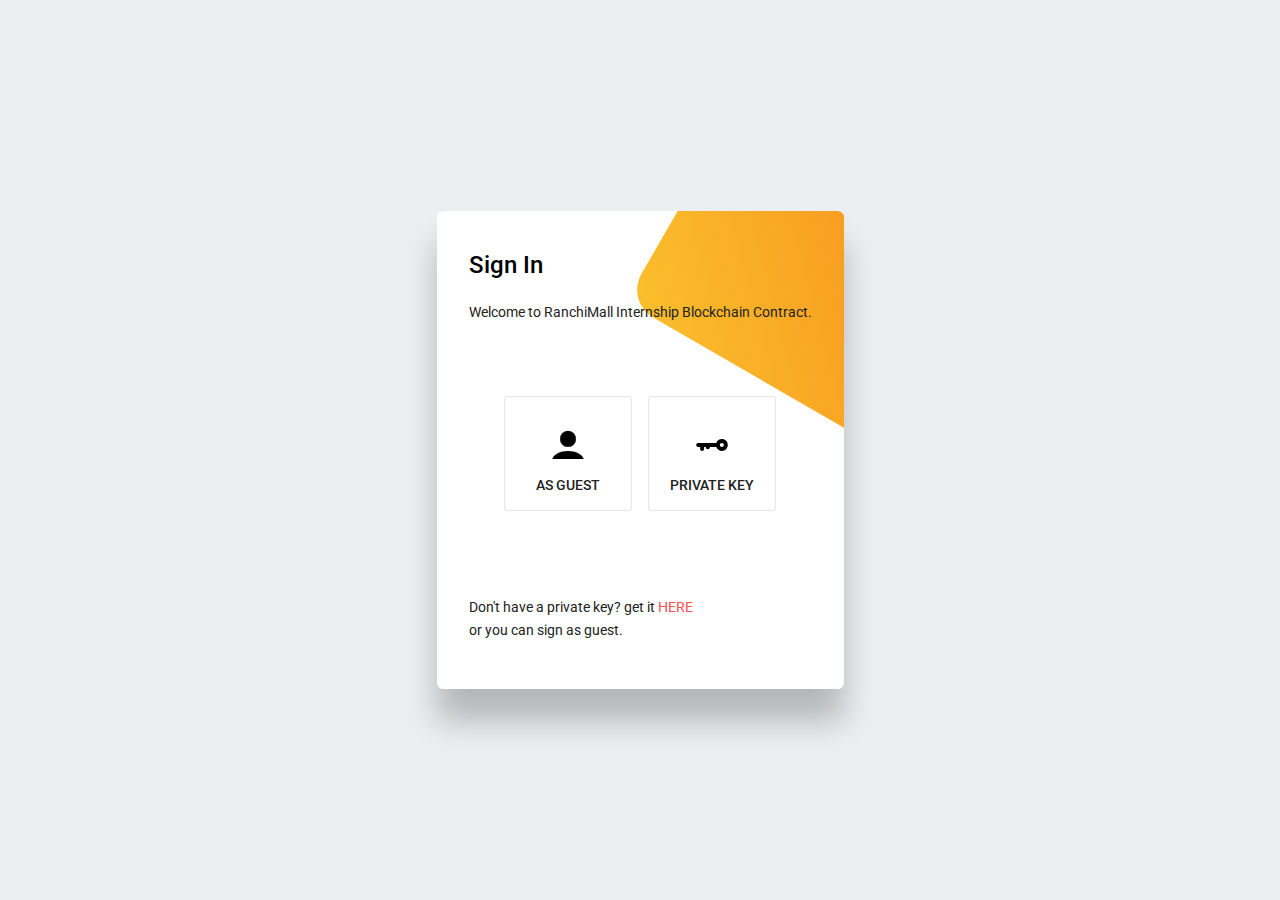
==== commit 7de20a8f: "8.2.1" ====
--- a/index.html
+++ b/index.html
@@ -56,14 +56,14 @@
             </div>
         </div>
             <nav id="bottom_nav" class="hide-on-desktop">
-                <button id="bottom_dashboard_btn" class="tabs active" onclick="showPage('bottom_dashboard_btn', 'dashboard')">
+                <button id="bottom_dashboard_btn" class="tabs active nav-btn">
                     <svg viewBox="0 0 73 73">
                     <path d="M34.5,72.5h-32c-1.1,0-2-0.9-2-2v-68c0-1.1,0.9-2,2-2h32c1.1,0,2,0.9,2,2v68C36.5,71.6,35.6,72.5,34.5,72.5z"/>
                     <path d="M70.5,36.5h-23c-1.1,0-2-0.9-2-2v-32c0-1.1,0.9-2,2-2h23c1.1,0,2,0.9,2,2v32C72.5,35.6,71.6,36.5,70.5,36.5z"/>
                     <path d="M70.5,72.5h-23c-1.1,0-2-0.9-2-2v-23c0-1.1,0.9-2,2-2h23c1.1,0,2,0.9,2,2v23C72.5,71.6,71.6,72.5,70.5,72.5z"/>
                     </svg>
                     Dashboard</button>
-                <button id="bottom_update_btn" class="tabs" onclick="showPage('bottom_update_btn', 'show_all', 'updates', 'innerPage')">
+                <button id="bottom_update_btn" class="tabs nav-btn">
                     <svg viewBox="0 0 57.2 64">
                         <circle style="fill: #FF4E4E" cx="47.7" cy="9.5" r="9.5"/>
                         <path d="M52.29,52.21c-2.19-2.34-3.86-5.18-4.84-8.33V43v-5.5V21.99C40.66,21.85,35.2,16.32,35.2,9.5
@@ -71,7 +71,7 @@
                             c-0.98,3.15-2.64,5.99-4.84,8.33C-0.74,53.65,0.29,56,2.26,56h3.19h1h13h2.36c-0.38,0.75-0.61,1.6-0.61,2.5
                             c0,3.04,2.46,5.5,5.5,5.5s5.5-2.46,5.5-5.5c0-0.9-0.22-1.75-0.61-2.5h1.86h13h1h3.19C52.61,56,53.63,53.65,52.29,52.21z"/>
                     </svg>Feed</button>
-                <button id="bottom_admin_btn" class="tabs admin-options hide-completely" onclick="showPage('bottom_admin_btn', 'admin_panel')">
+                <button id="bottom_admin_btn" class="tabs admin-options hide-completely nav-btn">
                     <svg viewBox="0 0 75 75.43">
                         <circle cx="10.5" cy="10.5" r="9"/>
                         <circle cx="33" cy="33.43" r="13.5"/>
@@ -82,7 +82,7 @@
                         <line x1="15.49" y1="57.44" x2="24.68" y2="44.05"/>
                     </svg>
                     Manage</button>
-                <button id="bottom_setting_btn" class="tabs" onclick="showPage('bottom_setting_btn', 'settings_page')">
+                <button id="bottom_setting_btn" class="tabs nav-btn">
                     <svg viewBox="0 0 74.1 67.24">
                         <path d="M66.77,24.68l-1.53-0.67c-3.9-1.72-6.23-5.76-5.77-10l0.18-1.66c0.92-8.44-8.63-13.96-15.49-8.94L42.82,4.4
                         c-3.44,2.52-8.11,2.52-11.54,0l-1.35-0.99c-6.85-5.02-16.4,0.5-15.49,8.94l0.18,1.66c0.46,4.23-1.87,8.28-5.77,10l-1.53,0.67
@@ -128,7 +128,6 @@
                     <button id="sign_in_btn" disabled>Sign in</button>
                 </div>
                 <p>Don't have a private key? get it <a href="https://flo-webwallet.duckdns.org/" target="_blank">here</a><br> or you can sign as guest.</p>
-                <span></span>
                 <span></span>
             </div>
         </div>
@@ -185,13 +184,13 @@
                 </svg>
                 <h4>RIBC</h4>
             </div>
-            <button id="dashboard_btn" class="tabs hide-on-mobile svg-margin-right active" onclick="showPage('dashboard_btn', 'dashboard')">
+            <button id="dashboard_btn" class="tabs hide-on-mobile svg-margin-right active nav-btn">
                 <svg viewBox="0 0 73 73">
                     <path d="M34.5,72.5h-32c-1.1,0-2-0.9-2-2v-68c0-1.1,0.9-2,2-2h32c1.1,0,2,0.9,2,2v68C36.5,71.6,35.6,72.5,34.5,72.5z"/>
                     <path d="M70.5,36.5h-23c-1.1,0-2-0.9-2-2v-32c0-1.1,0.9-2,2-2h23c1.1,0,2,0.9,2,2v32C72.5,35.6,71.6,36.5,70.5,36.5z"/>
                     <path d="M70.5,72.5h-23c-1.1,0-2-0.9-2-2v-23c0-1.1,0.9-2,2-2h23c1.1,0,2,0.9,2,2v23C72.5,71.6,71.6,72.5,70.5,72.5z"/>
                     </svg>Dashboard</button>
-            <button id="admin_panel_btn" class="tabs admin-options hide-on-mobile hide-completely svg-margin-right" onclick="showPage('admin_panel_btn', 'admin_panel')">
+            <button id="admin_panel_btn" class="tabs admin-options hide-on-mobile hide-completely svg-margin-right nav-btn">
                 <svg viewBox="0 0 75 75.43">
                     <circle cx="10.5" cy="10.5" r="9"/>
                     <circle cx="33" cy="33.43" r="13.5"/>
@@ -221,14 +220,14 @@
                 <div class="dropdown-content hide" id="updates">
                     <div class="container-header">
                         <h3>Feed</h3>
-                        <button onclick="showPage('', 'show_all', 'updates', 'innerPage')">See all</button>
+                        <button id="top_update_btn" onclick="showPage('', 'show_all', 'updates', 'innerPage')">See all</button>
                     </div>
                     <div id="update_container">
 
                     </div>
                 </div>
             </div>
-            <button id="settings_btn" class="tabs hide-on-mobile" onclick="showPage('settings_btn', 'settings_page')">
+            <button id="settings_btn" class="tabs hide-on-mobile nav-btn">
                 <svg viewBox="0 0 74.1 67.24">
                     <path d="M66.77,24.68l-1.53-0.67c-3.9-1.72-6.23-5.76-5.77-10l0.18-1.66c0.92-8.44-8.63-13.96-15.49-8.94L42.82,4.4
                     c-3.44,2.52-8.11,2.52-11.54,0l-1.35-0.99c-6.85-5.02-16.4,0.5-15.49,8.94l0.18,1.66c0.46,4.23-1.87,8.28-5.77,10l-1.53,0.67
@@ -240,9 +239,9 @@
             </button>
         </nav>
             <section id="dashboard" class="page">
-                    <div id="status_map_container" class="container-card">
+                    <div id="status_map_container" class="container-card hide-completely">
                         <div class="watching">
-                            <h4>watching</h4>
+                            <h4>Projects you are watching</h4>
                             <button id="prev_proj" onclick="changeProject('prev')" disabled>
                                 <svg viewBox="0 0 40.24 74.83">
                                     <polyline points="38.83,1.41 2.83,37.41 38.83,73.41 "/>
@@ -255,6 +254,18 @@
                                 </button>
                         </div>
                         <div id="status_map"></div>
+                        <span class="back-art"></span>
+                        <span class="back-art"></span>
+                    </div>
+                    <div id="intern_view" class="container-card">
+                        <h4>Current task</h4>
+                        <div id="assigned_task">
+                            <h3></h3>
+                            <p></p>
+                        </div>
+                        <span class="back-art"></span>
+                        <span class="back-art"></span>
+                        <span class="back-art"></span>
                     </div>
                     <div>
                         <div id="best_interns_container" class="container-card">
@@ -284,7 +295,7 @@
                             <div id="project_list"></div>
                         </div>
                     </div>
-                    <button id="floating_btn" onclick="showPopup('post_update')">
+                    <button id="floating_btn" class="hide-completely" onclick="sendUpdatePopup()">
                         <svg viewBox="0 0 74.55 74.53">
                             <polygon points="73.7,0.86 1.7,28.42 37.7,36.86 47.02,72.86 "/>
                         </svg>
@@ -365,7 +376,7 @@
             </div>
             <div id="show_all" class="page hide-completely container-card">
                 <header class="header">
-                    <svg onclick="showPage('', 'lastPage','', 'innerPage')" viewBox="0 0 31.24 56.83">
+                    <svg onclick="history.back()" viewBox="0 0 31.24 56.83">
                         <polyline points="29.83,1.41 2.83,28.41 29.83,55.41 "/>
                     </svg>
                     <h3></h3>
@@ -374,7 +385,7 @@
             </div>
             <div id="project_explorer" class="page hide-completely container-card list-container">
                 <header class="header">
-                    <svg onclick="showPage('', 'lastPage', '', 'innerPage')" viewBox="0 0 31.24 56.83">
+                    <svg onclick="history.back()" viewBox="0 0 31.24 56.83">
                         <polyline points="29.83,1.41 2.83,28.41 29.83,55.41 "/>
                     </svg>
                     <h3>Projects</h3>
@@ -677,7 +688,7 @@
                 <svg viewBox="0 0 64 64" class="loader loading-animation">
                     <circle cx="32" cy="32" r="32"/>
                 </svg>   
-                <h4>Please wait, while we load your data</h4>
+                <h4>Please wait, Loading RIBC</h4>
             </div>
         </div>
         <script id="init_lib">
@@ -9912,10 +9923,10 @@
                     clearInterval(mode);
                 }
                 function daylight(){
-                    html.setAttribute("style", `--rgb-bw: 0,0,0;--alpha: 1;--light-text: #222;--background: #f6f6f6;--foreground:#fff;--light-color: 170,170,170;--dark-color: #ddd;`);
+                    html.setAttribute("style", `--rgb-bw: 0,0,0;--light-text: #222;--background: 236, 239, 241;--foreground:#fff;--light-color: 170,170,170;--dark-color: #ddd;`);
                 }
                 function nightlight(){
-                    html.setAttribute("style", `--rgb-bw: 255,255,255;--alpha: 0.04;--light-text: #eee;--background: #222;--foreground: #2a2a2a;--light-color: 51, 51, 51;--dark-color: #111;`);
+                    html.setAttribute("style", `--rgb-bw: 255,255,255;--light-text: #eee;--background: 34,34,34;--foreground: #2a2a2a;--light-color: 51, 51, 51;--dark-color: #111;`);
                 }
                 function autoMode()
                 {
@@ -10150,17 +10161,15 @@
                     let canceled = !elem.dispatchEvent(evt);
                 };
 
-            let recentPage = 'dashboard_btn',i = currentProgress = projectIndex = 0, prevProject = '',iList,
-            frag = document.createDocumentFragment(), watchList = [], currentIntern, dashboardProject;
+            let i = currentProgress = projectIndex = 0, prevProject = '',iList = [],newIList = [],
+            frag = document.createDocumentFragment(), watchList = [], currentIntern, dashboardProject,currentTaskObj = {};
 
             // function required for popups or modals to appear
             function showPopup(popup, permission){ 
                 let thisPopup = document.getElementById(popup);
-                if(thisPopup.querySelector('input'))
-                    thisPopup.querySelector('input').focus()
                 thisPopup.parentNode.classList.remove('hide');    
                 thisPopup.classList.add('no-transformations');    
-                window.onclick = function(event) {
+                window.onmousedown = function(event) {
                     if (event.target == thisPopup.parentNode && permission !== 'no')
                         hidePopup(popup, permission);
                 }
@@ -10292,7 +10301,6 @@
                 currentTask = '',
                 lastProject;
             function editProjectInfo(project){
-                if(lastProject != project){
                     let thisContainer = document.getElementById('edit_data'),
                         container = document.getElementById('branch_container'),
                         branchList = document.querySelectorAll('.branch-btn'),
@@ -10314,8 +10322,6 @@
                         addTask()
                     }
                 }
-                lastProject = project
-            }
             function showTasksOfBranch(btn, destination, taskListContainer){
                 currentBranch = btn.textContent;
                 let content = RIBC.getProjectMap(currentProject)[currentBranch],
@@ -10359,11 +10365,6 @@
                             if (event.target.closest('#context_menu') || event.target.closest('.task-option')) return;
                             contextMenu.classList.add('hide')
                             document.removeEventListener('click', y);
-                        });
-                        let z =document.addEventListener("touchstart", function(event) {
-                            if (event.target.closest('#context_menu') || event.target.closest('.task-option')) return;
-                            contextMenu.classList.add('hide')
-                            document.removeEventListener('click', z);
                         });
                         return
                     }
@@ -10467,32 +10468,35 @@
                         thisBtn.disabled = true;
             }
 
+            let appState = {
+                page: 'dashboard',
+                btn: 'dashboard_btn',
+                offsprings: '',
+                type: ''
+            }
+
+            if(window.innerWidth < 768){
+                appState.btn = 'bottom_dashboard_btn'
+            }
+
+            window.onpopstate = (event) => showPage(event.state.btn, event.state.page, event.state.offsprings, event.state.type)
+
             function showPage(elem, page, offsprings, type){
                 let thisPage = document.getElementById(page),
                         element = document.getElementById(elem),
                         allTabs = document.querySelectorAll('.tabs'),
                         allPages = document.querySelectorAll('.page')
-                if(type !== 'innerPage')
-                    recentPage = elem;
-                if(elem === 'dashboard_btn'){
-                    currentProject = dashboardProject;
-                    if(JSON.parse(localStorage.getItem('watchList')).length)
-                        showProjectMap(JSON.parse(localStorage.getItem('watchList'))[0], 'status_map')
-                }
+                allPages.forEach((pages) =>{
+                    pages.classList.add('hide-completely');
+                });
+                thisPage.classList.remove('hide-completely');
+                allTabs.forEach((tab) =>{
+                    tab.classList.remove('active');
+                });
                 if(page === 'lastPage'){
-                    allPages.forEach((pages) =>{
-                        pages.classList.add('hide-completely');
-                    });
-                    document.getElementById(recentPage).click();
+                    history.back()
                 }
                 else{
-                    allPages.forEach((pages) =>{
-                        pages.classList.add('hide-completely');
-                    });
-                    thisPage.classList.remove('hide-completely');
-                    allTabs.forEach((tab) =>{
-                        tab.classList.remove('active');
-                    });
                     if(element)
                         element.classList.add('active');
                     if(offsprings === 'updates')
@@ -10506,14 +10510,23 @@
                     {
                         thisPage.children[1].innerHTML = '';
                         thisPage.children[0].children[1].textContent = 'Interns'
-                        iList = RIBC.getInternList();
-                        for(intern in iList){
-                            frag.appendChild(render.internCard(iList[intern],intern, RIBC.getInternRating(intern),'interns'))
+                        for(let p=0; p < newIList.length; p++){
+                            frag.appendChild(render.internCard(newIList[p][1],newIList[p][0], newIList[p][2],'interns'))
                         }
                         thisPage.children[1].appendChild(frag)
                     }
+                    if(elem === 'settings_btn' || elem === 'bottom_setting_btn'){
+                        element.classList.add('settings-mi')
+                        element.addEventListener('animationend', () => {
+                            element.classList.remove('settings-mi')
+                        })
+                        element.addEventListener('webkitAnimationEnd', () => {
+                            element.classList.remove('settings-mi')
+                        })
+                    }
                 }
             }
+
             function showInnerPage(page, type){
                 let allPages = document.querySelectorAll('.inner-page'),
                     thisPage = document.getElementById(page)
@@ -10627,15 +10640,19 @@
 
             function showUpdatePanel(){
                 let container = document.getElementById('updates'),
-                    btn = document.getElementById('update_panel_btn'),
                     updateContainer = document.getElementById('update_container');
                 updateFeed(updateContainer, 8)
-                btn.classList.toggle('opac')
+                this.classList.add('update-mi')
+                this.addEventListener('animationend', () => {
+                    this.classList.remove('update-mi')
+                })
+                this.addEventListener('webkitAnimationEnd', () => {
+                    this.classList.remove('update-mi')
+                })
                 container.classList.toggle('hide')
                 let y = document.addEventListener("click", function(event) {
                     if (event.target.closest('#intern_updates')) return;
                     container.classList.add('hide')
-                    btn.classList.remove('opac')
                     document.removeEventListener('click', y);
                 });
             }
@@ -10644,7 +10661,7 @@
                 let updateContainer = container;
                 if(typeof container === "string")
                     updateContainer = document.getElementById(container);
-                updateContainer.innerHTML='';
+                updateContainer.innerHTML = ``;
                 let updates = RIBC.getInternUpdates(limit);
                 Object.keys(updates).forEach((entry) => {
                     frag.appendChild(render.updateCard(getInternDetails(updates[entry].floID)[0].split(':')[1], updates[entry].update.topic, updates[entry].update.description))
@@ -10682,6 +10699,34 @@
                 })
                 document.getElementById(tempCard[2]).firstElementChild.click()
             }
+            let index = 0;
+            function changeProject(mode){
+                let list = JSON.parse(localStorage.getItem('watchList'));
+                if(mode === 'next'){
+                    index++;
+                }
+                else
+                    index--;
+                if(index === 0){
+                    disableBtn('prev_proj')
+                }
+                else    
+                    enableBtn('prev_proj')
+                if(index+1 === list.length){
+                    disableBtn('next_proj')
+                }
+                else    
+                    enableBtn('next_proj')
+                dashboardProject = list[index]
+                showProjectMap(dashboardProject, 'status_map')
+            }
+
+            function sendUpdatePopup(){
+                showPopup('post_update')
+                if(Object.keys(iList).includes(myFloID))
+                    document.getElementById('update_topic').value = `${currentTaskObj.projectName} / ${RIBC.getTaskDetails(currentTaskObj.project, currentTaskObj.pBranch, currentTaskObj.task).taskTitle}`;
+            }
+
             function loader(mode){
                 let loader = document.getElementById('loader');
                 if(mode === 'show'){
@@ -10715,13 +10760,13 @@
                         signIn.children[2].classList.remove('hide-completely')
                         btn.classList.add('hide-completely')
                     }
-                    privField.addEventListener('keyup', (event) =>{
+                    privField.addEventListener('keypress', (event) =>{
                         if(privField.value.trim() !== '')
                             enableBtn('sign_in_btn')
                         else
                             disableBtn('sign_in_btn')
-                        if(event.keyCode === 13){
-                            if(privField.value.trim().length === 52){
+                        if(event.keyCode === 13 || event.key === 13){
+                            if(privField.value.trim().length > 40){
                                 resolve(privField.value.trim())
                                 hidePopup('sign_in')
                                 loader('show')
@@ -10732,7 +10777,7 @@
                         }
                     })
                     document.getElementById('sign_in_btn').onclick = function(){
-                        if(privField.value.trim().length === 52){
+                        if(privField.value.trim().length > 40){
                             resolve(privField.value.trim())
                             hidePopup('sign_in')
                             loader('show')
@@ -10770,24 +10815,82 @@
 
             function renderAllElements(){
 
-                let frag = document.createDocumentFragment();
-        
+                let frag = document.createDocumentFragment(),
+                    pList = RIBC.getProjectList();
                 //creates cards for highest performing interns
                 //sort interns earned points
                 
                 
                 iList = RIBC.getInternList();
+                newIList = [];
+                for(let intern in iList){
+                    newIList.push([intern, iList[intern], RIBC.getInternRating(intern)])
+                }
+                newIList.sort(function(a, b) {
+                    return a[2] - b[2];
+                });
 
                 if(floGlobals.subAdmins.includes(myFloID)){
                     document.querySelectorAll('.admin-options').forEach((option) => {
                         option.classList.remove('hide-completely')
                     })
                 }
-                
-                if(!Object.keys(iList).includes(myFloID))
-                    document.getElementById('floating_btn').classList.add('hide-completely')
+                else{
+                    document.querySelectorAll('.admin-options').forEach((option) => {
+                        option.classList.add('hide-completely')
+                    })
+                }
+
+                // Intern's view
+
+                let newPList = [],x;
+                if(Object.keys(iList).includes(myFloID)){
+                    document.getElementById('intern_view').classList.remove('hide-completely')
+                    document.getElementById('floating_btn').classList.remove('hide-completely')
+                    for(let i =0;i < pList.length; i++){
+                        nextProject:
+                        for(branch in RIBC.getProjectMap(pList[i])){
+                            x = RIBC.getProjectMap(pList[i])[branch].slice(4);
+                            for(let j = 0;j < x.length; j++)
+                                if(Array.isArray(RIBC.getAssignedInterns(pList[i],branch,x[j])) && RIBC.getAssignedInterns(pList[i],branch,x[j]).includes(myFloID)){
+                                    newPList.push(pList[i])
+                                    break nextProject;
+                                }
+                        }
+                    }
+                    
+                    for(let i =0;i < newPList.length; i++){
+                        for(branch in RIBC.getProjectMap(newPList[i])){
+                            x = RIBC.getProjectMap(newPList[i])[branch].slice(4);
+                            for(let j = 0;j < x.length; j++)
+                                if(RIBC.getTaskStatus(newPList[i], branch, x[j]) === 'incomplete' && Array.isArray(RIBC.getAssignedInterns(newPList[i],branch,x[j])) && RIBC.getAssignedInterns(newPList[i],branch,x[j]).includes(myFloID)){
+                                    currentTaskObj.project = pList[i];
+                                    currentTaskObj.projectName = RIBC.getProjectDetails(pList[i]).projectName;
+                                    currentTaskObj.pBranch = branch;
+                                    currentTaskObj.task = x[j]
+                                    break;
+                                }
+                        }
+                    }
+                    document.getElementById('project_list_container').firstElementChild.children[1].textContent = 'My projects'
+                    let parent = document.getElementById('assigned_task');
+                    if(!Object.keys(currentTaskObj).length){
+                        parent.children[0].textContent = 'No task assigned yet.';
+                        parent.children[1].textContent = '';
+                    }   
+                    else{
+                        let taskDetails = RIBC.getTaskDetails(currentTaskObj.project, currentTaskObj.pBranch, currentTaskObj.task)
+                        parent.children[0].textContent = taskDetails.taskTitle;
+                        parent.children[1].textContent = taskDetails.taskDescription;
+                    }
+
+                }
+                else{
+                    document.getElementById('intern_view').classList.add('hide-completely')
+                }
 
                 document.getElementById('interns').innerHTML = ``;
+
                 for(intern in iList){
                     frag.appendChild(render.internCard(iList[intern],intern, RIBC.getInternRating(intern),'interns'))
                 }
@@ -10795,8 +10898,9 @@
 
                 document.getElementById('best_interns').innerHTML = ``;
                 let limit = 4;
-                for(intern in iList){
-                    frag.appendChild(render.internCard(iList[intern],intern, RIBC.getInternRating(intern)))
+                newIList.reverse()
+                for(let p=0; p < newIList.length; p++){
+                    frag.appendChild(render.internCard(newIList[p][1],newIList[p][0], newIList[p][2],'best_interns'))
                     limit--;
                     if(!limit)
                         break;
@@ -10804,14 +10908,20 @@
                 document.getElementById('best_interns').appendChild(frag)
 
                 // displays recent projects
+
                 document.getElementById('project_list').innerHTML='';
-                RIBC.getProjectList().forEach((project) => {
-                    frag.appendChild(render.projectCard(RIBC.getProjectDetails(project).projectName, project))
-                })
+                if(Object.keys(iList).includes(myFloID)){
+                    newPList.forEach((project) => {
+                        frag.appendChild(render.projectCard(RIBC.getProjectDetails(project).projectName, project))
+                    }) 
+                }
+                else
+                    RIBC.getProjectList().forEach((project) => {
+                        frag.appendChild(render.projectCard(RIBC.getProjectDetails(project).projectName, project))
+                    })
                 document.getElementById('project_list').appendChild(frag)
                 
                 document.getElementById('projects').innerHTML = ``;
-                let pList = RIBC.getProjectList();
                 for(i = 0; i < pList.length; i++){
                     frag.appendChild(render.projectCard(RIBC.getProjectDetails(pList[i]).projectName, pList[i]))
                 }
@@ -10831,7 +10941,7 @@
                     }
                 })
 
-                document.getElementById('intern_search_field').addEventListener('keyup', (event) => {
+                document.getElementById('intern_search_field').addEventListener('input', (event) => {
                     let container = document.getElementById('interns_list_container'),
                         inputField = document.getElementById('intern_search_field');
                     if(event.keyCode === 13)
@@ -10856,9 +10966,13 @@
                 document.getElementById('post_update_btn').addEventListener('click',() => {
                     let topic = document.getElementById('update_topic').value.trim(),
                         description = document.getElementById('update_description').value.trim();
+                        if(Object.keys(iList).includes(myFloID))
+                            topic.value = RIBC.getTaskDetails(currentTaskObj.project, currentTaskObj.pBranch, currentTaskObj.task).taskTitle;
                         if(topic !== '' && description !== ''){
                             RIBC.postInternUpdate({topic: topic,description: description})
                             .then((result) => {
+                                let parent = document.getElementById('update_container');
+                                parent.prepend(render.updateCard(getInternDetails(myFloID)[0].split(':')[1], topic, description))
                                 showMessage('', 'update posted')
                                 hidePopup('post_update')
                             })
@@ -10869,16 +10983,20 @@
                         else{
                             showMessage('error', 'Please enter topic and description')
                         }
-                })
-
-                document.getElementById(recentPage).click()
+                })  
 
                 document.getElementById('update_panel_btn').addEventListener('click', showUpdatePanel)
                 
                 let projectExplorer = document.getElementById('project_explorer');
-                for(i = 0; i < pList.length; i++){
-                    frag.appendChild(render.projectCard(RIBC.getProjectDetails(pList[i]).projectName, pList[i]))
-                }
+                if(Object.keys(iList).includes(myFloID))
+                    for(i = 0; i < newPList.length; i++){
+                        frag.appendChild(render.projectCard(RIBC.getProjectDetails(newPList[i]).projectName, newPList[i]))
+                    }
+                else
+                    for(i = 0; i < pList.length; i++){
+                        frag.appendChild(render.projectCard(RIBC.getProjectDetails(pList[i]).projectName, pList[i]))
+                    }
+                projectExplorer.children[1].innerHTML = ``;
                 projectExplorer.children[1].appendChild(frag)
 
                 projectExplorer.children[1].addEventListener('click', (event) => {
@@ -10896,30 +11014,78 @@
                 else{
                     document.getElementById('status_map').innerHTML = '<h3>No project added to watch list.</h3>'
                 }
-                let index = 0;
-            if(JSON.parse(localStorage.getItem('watchList')).length === 0)
-                disableBtn('next_proj')
-            function changeProject(mode){
-                let list = JSON.parse(localStorage.getItem('watchList'));
-                if(mode === 'next'){
-                    index++;
-                }
-                else
-                    index--;
-                if(index === 0){
-                    disableBtn('prev_proj')
-                }
-                else    
-                    enableBtn('prev_proj')
-                if(index+1 === list.length){
-                    disableBtn('next_proj')
-                }
-                else    
-                    enableBtn('next_proj')
-                dashboardProject = list[index]
-                showProjectMap(dashboardProject, 'status_map')
-            }
-                
+                if(JSON.parse(localStorage.getItem('watchList')).length === 0)
+                    disableBtn('next_proj') 
+
+                history.pushState(appState, null, null)
+                let lastState;
+                document.getElementById('top_nav').addEventListener('click', (event) => {
+                    let trgt = event.target.closest('.nav-btn');
+                    if(trgt){
+                        appState.btn = trgt.id;
+                        if(trgt.id === 'dashboard_btn'){
+                            showPage(trgt.id, 'dashboard')
+                            appState.page = 'dashboard';
+                            currentProject = dashboardProject;
+                            if(JSON.parse(localStorage.getItem('watchList')).length)
+                                showProjectMap(JSON.parse(localStorage.getItem('watchList'))[0], 'status_map')
+                        }
+                        else if(trgt.id === 'admin_panel_btn'){
+                            showPage(trgt.id, 'admin_panel')
+                            appState.page = 'admin_panel';
+                        }
+                        else if(trgt.id === 'settings_btn'){
+                            showPage(trgt.id, 'settings_page')
+                            appState.page = 'settings_page';
+                        }
+                        if(lastState !== appState.page)
+                            history.pushState(appState, null, null)
+                        lastState = appState.page;
+                    }
+                })   
+                document.getElementById('bottom_nav').addEventListener('click', (event) => {
+                    let trgt = event.target.closest('.nav-btn');
+                    if(trgt){
+                        appState.btn = trgt.id;
+                        if(trgt.id === 'bottom_dashboard_btn'){
+                            showPage(trgt.id, 'dashboard')
+                            appState.page = 'dashboard';
+                            appState.offsprings = '';
+                            appState.type = '';
+                            currentProject = dashboardProject;
+                            if(JSON.parse(localStorage.getItem('watchList')).length)
+                                showProjectMap(JSON.parse(localStorage.getItem('watchList'))[0], 'status_map')
+                        }
+                        else if(trgt.id === 'bottom_admin_btn'){
+                            showPage(trgt.id, 'admin_panel')
+                            appState.page = 'admin_panel';
+                            appState.offsprings = '';
+                            appState.type = '';
+                        }
+                        else if(trgt.id === 'bottom_update_btn'){
+                            showPage(trgt.id, 'show_all', 'updates', 'innerPage')
+                            appState.page = 'show_all';
+                            appState.offsprings = 'updates';
+                            appState.type = 'innerPage';
+                            trgt.classList.add('update-mi')
+                            trgt.addEventListener('animationend', () => {
+                                trgt.classList.remove('update-mi')
+                            })
+                            trgt.addEventListener('webkitAnimationEnd', () => {
+                                trgt.classList.remove('update-mi')
+                            })
+                        }
+                        else if(trgt.id === 'bottom_setting_btn'){
+                            showPage(trgt.id, 'settings_page')
+                            appState.page = 'settings_page';
+                            appState.offsprings = '';
+                            appState.type = '';
+                        }
+                        if(lastState !== appState.page)
+                            history.pushState(appState, null, null)
+                        lastState = appState.page;
+                    }
+                })   
             }
             // functions that run when page loads
         </script>
--- a/css/main.css
+++ b/css/main.css
@@ -6,19 +6,18 @@
 
 :root {
   --accent-color: #FF4E4E;
-  --background: #222;
+  --background:   34, 34, 34;
   --foreground: #2a2a2a;
   --rgb-bw: 255, 255, 255;
   --light-text: #eee;
   --light-color: #aaa;
   --dark-color: #111;
-  --alpha: 0.04;
 }
 
 body {
   margin: 0;
   font-size: 16px;
-  background: var(--background);
+  background: rgba(var(--background), 1);
   color: rgba(var(--rgb-bw), 1);
   padding-bottom: 3rem;
 }
@@ -223,10 +222,8 @@
 
 .container-card {
   position: relative;
-  background: var(--background);
-  border-radius: 0.6rem;
-  -webkit-box-shadow: 0.4rem 0.4rem 0.8rem rgba(0, 0, 0, 0.24), -0.4rem -0.4rem 0.8rem rgba(255, 255, 255, var(--alpha));
-          box-shadow: 0.4rem 0.4rem 0.8rem rgba(0, 0, 0, 0.24), -0.4rem -0.4rem 0.8rem rgba(255, 255, 255, var(--alpha));
+  background: var(--foreground);
+  border-radius: 0.4rem;
 }
 
 .popup-container {
@@ -288,7 +285,7 @@
 }
 
 .solid-background {
-  background: var(--background);
+  background: rgba(var(--background), 1);
 }
 
 a {
@@ -329,21 +326,13 @@
 #sign_in span {
   position: absolute;
   background: linear-gradient(45deg, #FBC02D, #F57F17);
-  border-radius: 50%;
-}
-
-#sign_in span:first-of-type {
+  border-radius: 10%;
   padding: 10rem;
   top: -8rem;
   right: -10rem;
-  z-index: 2;
-}
-
-#sign_in span:nth-of-type(2) {
-  padding: 14rem;
-  top: -8rem;
-  right: -12rem;
   z-index: 1;
+  -webkit-transform: rotate(30deg);
+          transform: rotate(30deg);
 }
 
 #sign_in div:first-of-type {
@@ -491,16 +480,12 @@
 }
 
 .completed-task .left .circle {
-  border: solid 2px #00C853;
-  background: #00C853;
+  border: solid 2px #00C853 !important;
+  background: #00C853 !important;
 }
 
 .completed-task .left .line {
-  background-color: #00C853;
-}
-
-#show_all {
-  margin-top: 0;
+  background-color: #00C853 !important;
 }
 
 .page {
@@ -508,7 +493,7 @@
   display: -ms-grid;
   display: grid;
   position: relative;
-  margin: 0;
+  margin: 1rem;
   -webkit-animation: fadein 0.4s ease;
           animation: fadein 0.4s ease;
 }
@@ -566,6 +551,11 @@
       -ms-flex-pack: center;
           justify-content: center;
   padding: 1rem;
+}
+
+#confirmation h4 {
+  margin: 0;
+  margin-bottom: 1rem;
 }
 
 #confirmation div {
@@ -700,12 +690,8 @@
       -ms-flex-align: center;
           align-items: center;
   padding: 0.5rem;
-  background: var(--background);
+  background: var(--foreground);
   z-index: 4;
-}
-
-#top_nav button {
-  border-radius: 0;
 }
 
 #top_nav #logo {
@@ -747,6 +733,10 @@
   margin-right: 0.5rem;
 }
 
+.project-card {
+  text-transform: capitalize;
+}
+
 .intern-card {
   -webkit-user-select: none;
      -moz-user-select: none;
@@ -759,7 +749,7 @@
   border-radius: 50%;
   background: #00897B;
   margin-right: 1rem;
-  color: var(--background);
+  color: rgba(var(--background), 1);
   font-weight: 500;
   font-size: 1.2rem;
   line-height: 0;
@@ -797,13 +787,13 @@
           align-items: center;
   -ms-flex-line-pack: center;
       align-content: center;
-  color: #FFC107;
-  font-weight: bold;
+  font-weight: 500;
   font-size: 1.2rem;
+  color: var(--light-text);
 }
 
 .intern-card span:nth-of-type(3) svg {
-  fill: #FFC107 !important;
+  fill: #FF5722 !important;
   height: 1rem !important;
   width: 1rem !important;
   margin-right: 0.2rem;
@@ -999,11 +989,7 @@
 }
 
 #intern_info .gold-fill {
-  fill: #FFC107;
-}
-
-#intern_info #update_intern_score {
-  color: #FFC107;
+  fill: #FF5722;
 }
 
 #intern_info #update_intern_score h4 {
@@ -1221,7 +1207,7 @@
 }
 
 #task_context li svg {
-  margin-right: 0.6rem;
+  margin-right: 1rem;
   width: 1.2rem;
   height: 1.2rem;
   fill: none;
@@ -1285,8 +1271,9 @@
       -ms-flex-direction: row;
           flex-direction: row;
   width: 100vw;
-  background: var(--background);
+  background: var(--foreground);
   z-index: 4;
+  border-top: 1px solid rgba(var(--rgb-bw), 0.1);
 }
 
 #bottom_nav button {
@@ -1367,8 +1354,12 @@
   overflow-y: auto;
 }
 
-#best_interns_container {
+#best_interns_container, #project_list_container {
   margin-bottom: 1rem;
+}
+
+#best_interns_container .container-header, #project_list_container .container-header {
+  padding-right: 0;
 }
 
 #edit_data_fig {
@@ -1405,7 +1396,7 @@
   position: -webkit-sticky;
   position: sticky;
   top: 0;
-  background: var(--background);
+  background: var(--foreground);
   display: -webkit-box;
   display: -ms-flexbox;
   display: flex;
@@ -1418,6 +1409,7 @@
       -ms-flex-align: center;
           align-items: center;
   z-index: 2;
+  border-radius: 0.4rem 0.4rem 0 0;
 }
 
 .header svg {
@@ -1469,8 +1461,128 @@
           animation: load 3.6s linear infinite, spin 1s linear infinite;
 }
 
-#status_map_container .watching {
+.back-art {
+  position: absolute;
+  z-index: 0;
+}
+
+#intern_view {
+  overflow: hidden;
+  -ms-flex-item-align: start;
+      align-self: flex-start;
+  background: #B3E5FC;
+  padding: 1.2rem;
+}
+
+#intern_view h4 {
+  position: relative;
+  z-index: 1;
+  padding: 0 1rem;
+  margin-bottom: 2rem;
+  color: #311B92;
+}
+
+#intern_view #assigned_task {
+  padding: 0 1rem;
+  position: relative;
+  z-index: 1;
+}
+
+#intern_view .back-art:nth-of-type(1) {
+  border-radius: 50%;
+  border: #3F51B580 2px solid;
+  padding: 4rem;
+  left: 10rem;
+  top: -2rem;
+}
+
+#intern_view .back-art:nth-of-type(2) {
+  border-radius: 50%;
+  border: #7E57C280 2px solid;
+  padding: 1rem;
+  left: 18rem;
+  top: 4rem;
+}
+
+#intern_view .back-art:nth-of-type(3) {
+  -webkit-transform: rotate(45deg);
+          transform: rotate(45deg);
+  border-radius: 10%;
+  background: #3949AB80;
+  padding: 2rem;
+  right: -1rem;
+  bottom: -2rem;
+}
+
+#status_map_container {
+  position: relative;
+  overflow: hidden;
+  background: #B9F6CA;
+}
+
+#status_map_container .back-art {
+  border-radius: 10%;
+}
+
+#status_map_container .back-art:first-of-type {
+  background: rgba(105, 240, 174, 0.3);
+  padding: 16rem;
+  -webkit-transform: rotate(60deg);
+          transform: rotate(60deg);
+  top: -8rem;
+  left: -6rem;
+}
+
+#status_map_container .back-art:nth-of-type(2) {
+  background: rgba(105, 240, 174, 0.4);
+  padding: 12rem;
+  -webkit-transform: rotate(70deg);
+          transform: rotate(70deg);
+  bottom: -8rem;
+  right: -6rem;
+}
+
+#status_map_container .branch-btn {
+  color: rgba(0, 0, 0, 0.8);
+}
+
+#status_map_container p {
+  color: rgba(0, 0, 0, 0.9);
+}
+
+#status_map_container .active-branch {
+  color: white;
+  background: rgba(0, 200, 83, 0.6);
+}
+
+#status_map_container #status_map {
+  position: relative;
+  z-index: 1;
+  padding: 1rem;
+  color: #000;
+}
+
+#status_map_container #status_map h2 {
+  margin: 0.4rem 0;
+}
+
+#status_map_container #status_map .circle {
+  background: #B9F6CA;
+  border: 2px solid rgba(0, 0, 0, 0.4);
+}
+
+#status_map_container #status_map .line {
+  background: rgba(0, 0, 0, 0.4);
+}
+
+#status_map_container #status_map .assigned-intern {
+  border: rgba(0, 0, 0, 0.4) 1px solid;
+}
+
+.watching {
+  position: relative;
   padding-left: 1rem;
+  padding-top: 1rem;
   display: -webkit-box;
   display: -ms-flexbox;
   display: flex;
@@ -1478,33 +1590,28 @@
   -webkit-box-direction: normal;
       -ms-flex-direction: row;
           flex-direction: row;
-}
-
-#status_map_container .watching h4 {
+  color: #000;
+  z-index: 1;
+}
+
+.watching h3, .watching h4 {
   -webkit-box-flex: 1;
       -ms-flex: 1;
           flex: 1;
   font-weight: 500;
 }
 
-#status_map_container .watching button {
-  padding: 0.4rem;
-}
-
-#status_map_container .watching svg {
+.watching button {
+  padding: 1rem;
+}
+
+.watching svg {
   fill: none !important;
   fill: none;
   stroke: rgba(var(--rgb-bw), 0.8);
   stroke-width: 6;
   overflow: visible;
-}
-
-#status_map_container #status_map {
-  padding: 1rem;
-}
-
-#status_map_container #status_map h2 {
-  margin: 0.4rem 0;
+  stroke: #000;
 }
 
 #right {
@@ -1575,6 +1682,96 @@
   }
 }
 
+.update-mi svg {
+  -webkit-animation: shake 0.6s ease;
+          animation: shake 0.6s ease;
+  -webkit-transform-origin: top;
+          transform-origin: top;
+}
+
+@-webkit-keyframes shake {
+  0% {
+    -webkit-transform: rotate(30deg);
+            transform: rotate(30deg);
+  }
+  20% {
+    -webkit-transform: rotate(-30deg);
+            transform: rotate(-30deg);
+  }
+  40% {
+    -webkit-transform: rotate(20deg);
+            transform: rotate(20deg);
+  }
+  60% {
+    -webkit-transform: rotate(-20deg);
+            transform: rotate(-20deg);
+  }
+  80% {
+    -webkit-transform: rotate(10deg);
+            transform: rotate(10deg);
+  }
+  100% {
+    -webkit-transform: rotate(0deg);
+            transform: rotate(0deg);
+  }
+}
+
+@keyframes shake {
+  0% {
+    -webkit-transform: rotate(30deg);
+            transform: rotate(30deg);
+  }
+  20% {
+    -webkit-transform: rotate(-30deg);
+            transform: rotate(-30deg);
+  }
+  40% {
+    -webkit-transform: rotate(20deg);
+            transform: rotate(20deg);
+  }
+  60% {
+    -webkit-transform: rotate(-20deg);
+            transform: rotate(-20deg);
+  }
+  80% {
+    -webkit-transform: rotate(10deg);
+            transform: rotate(10deg);
+  }
+  100% {
+    -webkit-transform: rotate(0deg);
+            transform: rotate(0deg);
+  }
+}
+
+.settings-mi svg {
+  -webkit-animation: rot 0.6s ease;
+          animation: rot 0.6s ease;
+  -webkit-transform-origin: center;
+          transform-origin: center;
+}
+
+@-webkit-keyframes rot {
+  0% {
+    -webkit-transform: rotate(0);
+            transform: rotate(0);
+  }
+  100% {
+    -webkit-transform: rotate(60deg);
+            transform: rotate(60deg);
+  }
+}
+
+@keyframes rot {
+  0% {
+    -webkit-transform: rotate(0);
+            transform: rotate(0);
+  }
+  100% {
+    -webkit-transform: rotate(60deg);
+            transform: rotate(60deg);
+  }
+}
+
 @media only screen and (min-width: 640px) {
   body {
     padding-bottom: 0;
@@ -1587,6 +1784,9 @@
   }
   ::-webkit-scrollbar-thumb:hover {
     background: rgba(var(--rgb-bw), 0.6);
+  }
+  .container-card {
+    border-radius: 0.4rem;
   }
   .hide-on-desktop {
     display: none !important;
@@ -1664,6 +1864,10 @@
   }
   #add_intern_popup button:first-of-type, #add_project_popup button:first-of-type, #create_branch button:first-of-type, #post_update button:first-of-type, #confirmation button:first-of-type {
     margin-left: auto;
+  }
+  #confirmation h4 {
+    margin: 1rem;
+    margin-bottom: 2rem;
   }
   #admin_panel {
     -ms-grid-columns: 1fr 3fr;
@@ -1725,4 +1929,10 @@
     grid-area: right;
   }
 }
+
+@media only screen and (min-width: 1280px) {
+  .page {
+    margin: 1rem 8vw;
+  }
+}
 /*# sourceMappingURL=main.css.map */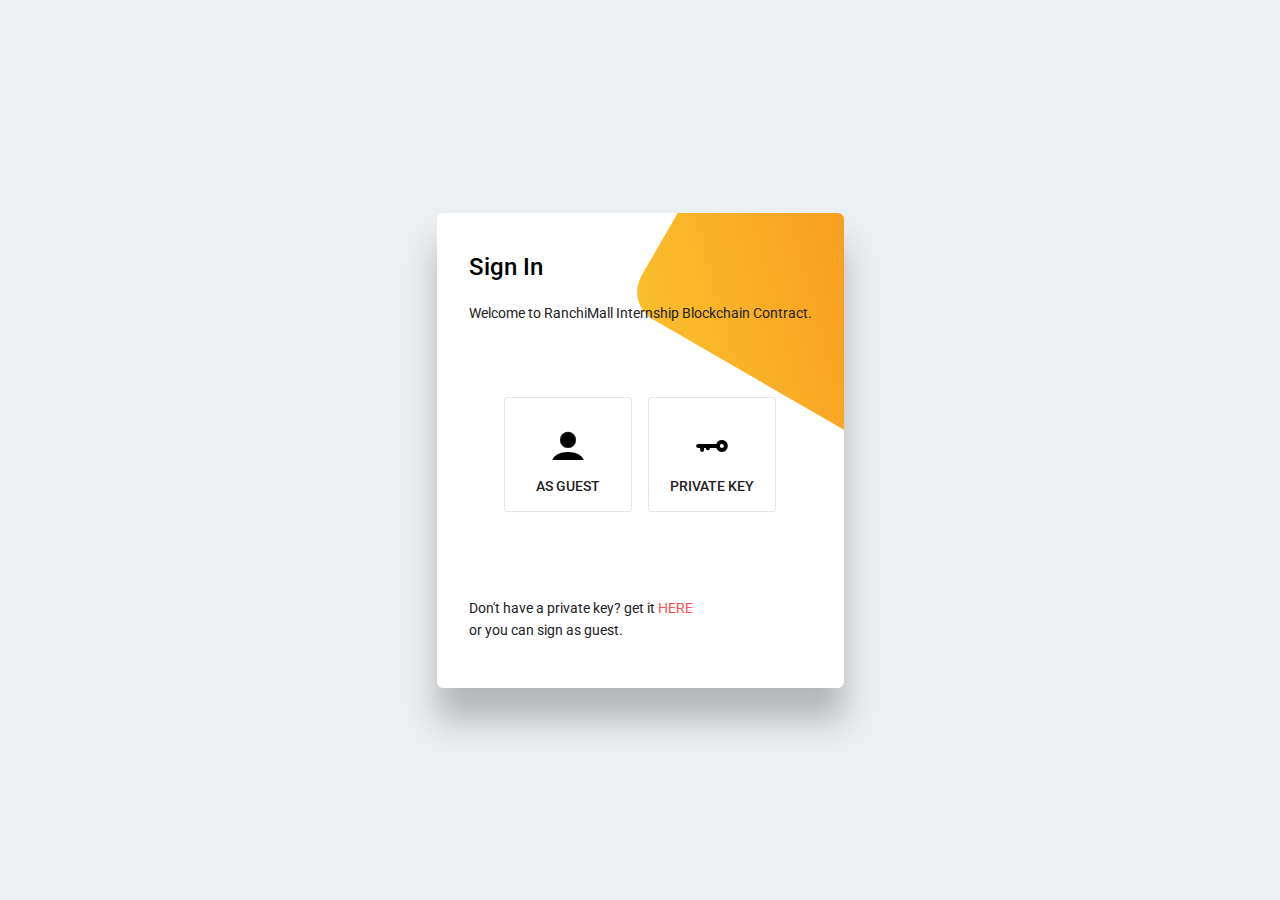
==== commit c537f607: "8.2.3" ====
--- a/index.html
+++ b/index.html
@@ -39,8 +39,11 @@
           </script>
     </head>
     <body onload="onLoadStartUp()">
-        <div id="show_message"><span>Message</span><button id="hide_banner_btn">
+        <div id="show_message" class="hide">
+            <span>Message</span>
+            <button id="hide_banner_btn">
             <svg class="close-svg" viewBox="0 0 50.71 50.71">
+                <title>Close this notification</title>
                 <line x1="50.35" y1="0.35" x2="0.36" y2="50.35"/>
                 <line x1="0.35" y1="0.35" x2="50.35" y2="50.35"/>
             </svg>
@@ -56,7 +59,7 @@
             </div>
         </div>
             <nav id="bottom_nav" class="hide-on-desktop">
-                <button id="bottom_dashboard_btn" class="tabs active nav-btn">
+                <button id="bottom_dashboard_btn" class="tabs active nav-btn" title="open dashboard page">
                     <svg viewBox="0 0 73 73">
                     <path d="M34.5,72.5h-32c-1.1,0-2-0.9-2-2v-68c0-1.1,0.9-2,2-2h32c1.1,0,2,0.9,2,2v68C36.5,71.6,35.6,72.5,34.5,72.5z"/>
                     <path d="M70.5,36.5h-23c-1.1,0-2-0.9-2-2v-32c0-1.1,0.9-2,2-2h23c1.1,0,2,0.9,2,2v32C72.5,35.6,71.6,36.5,70.5,36.5z"/>
@@ -71,7 +74,7 @@
                             c-0.98,3.15-2.64,5.99-4.84,8.33C-0.74,53.65,0.29,56,2.26,56h3.19h1h13h2.36c-0.38,0.75-0.61,1.6-0.61,2.5
                             c0,3.04,2.46,5.5,5.5,5.5s5.5-2.46,5.5-5.5c0-0.9-0.22-1.75-0.61-2.5h1.86h13h1h3.19C52.61,56,53.63,53.65,52.29,52.21z"/>
                     </svg>Feed</button>
-                <button id="bottom_admin_btn" class="tabs admin-options hide-completely nav-btn">
+                <button id="bottom_admin_btn" class="tabs admin-options hide-completely nav-btn" title="open admin page">
                     <svg viewBox="0 0 75 75.43">
                         <circle cx="10.5" cy="10.5" r="9"/>
                         <circle cx="33" cy="33.43" r="13.5"/>
@@ -82,7 +85,7 @@
                         <line x1="15.49" y1="57.44" x2="24.68" y2="44.05"/>
                     </svg>
                     Manage</button>
-                <button id="bottom_setting_btn" class="tabs nav-btn">
+                <button id="bottom_setting_btn" class="tabs nav-btn" title="open settings page">
                     <svg viewBox="0 0 74.1 67.24">
                         <path d="M66.77,24.68l-1.53-0.67c-3.9-1.72-6.23-5.76-5.77-10l0.18-1.66c0.92-8.44-8.63-13.96-15.49-8.94L42.82,4.4
                         c-3.44,2.52-8.11,2.52-11.54,0l-1.35-0.99c-6.85-5.02-16.4,0.5-15.49,8.94l0.18,1.66c0.46,4.23-1.87,8.28-5.77,10l-1.53,0.67
@@ -97,13 +100,14 @@
             <div id="sign_in" class="popup">
                 <header class="container-header">
                     <svg class="back-arrow hide-completely" id="back_to_main_page" viewBox="0 0 31.24 56.83">
+                        <title>Go back</title>
                         <polyline points="29.83,1.41 2.83,28.41 29.83,55.41 "/>
                     </svg>
                     <h2>Sign In</h2>
                 </header>
                 <p>Welcome to RanchiMall Internship Blockchain Contract.</p>
                 <div class="fade-in">
-                    <button id="guest_btn" class="hover">
+                    <button id="guest_btn" class="hover" title="sign in as a guest">
                         <svg viewBox="0 0 71.51 63.15">
                             <circle cx="35.76" cy="18" r="17.5"/>
                             <path d="M35.76,1c9.37,0,17,7.63,17,17s-7.63,17-17,17s-17-7.63-17-17S26.38,1,35.76,1 M35.76,0c-9.94,0-18,8.06-18,18
@@ -112,7 +116,7 @@
                         </svg>
                         as guest
                     </button>
-                    <button id="priv_key_btn" class="hover">
+                    <button id="priv_key_btn" class="hover" title="sign in with private key">
                         <svg viewBox="0 0 73 28">
                         <path d="M59,0.5c-5.88,0-10.86,3.76-12.72,9H5c-2.47,0-4.5,2.02-4.5,4.5c0,2.47,2.03,4.5,4.5,4.5h4.5V23
                             c0,2.47,2.03,4.5,4.5,4.5c2.48,0,4.5-2.03,4.5-4.5v-4.5h4v0.62c0,2.47,2.03,4.5,4.5,4.5c2.48,0,4.5-2.03,4.5-4.5V18.5h14.78
@@ -134,6 +138,7 @@
         <nav id="top_nav">
             <div id="logo">
                 <svg viewBox="0 0 118.35 118.35">
+                    <title>RanchiMall logo</title>
                 <style type="text/css">
                 .outer-layer{fill:#CB1F1F;}
                 .inner-layer{fill:#FF4E4E;}
@@ -184,13 +189,13 @@
                 </svg>
                 <h4>RIBC</h4>
             </div>
-            <button id="dashboard_btn" class="tabs hide-on-mobile svg-margin-right active nav-btn">
+            <button id="dashboard_btn" class="tabs hide-on-mobile svg-margin-right active nav-btn" title="open dashboard page">
                 <svg viewBox="0 0 73 73">
                     <path d="M34.5,72.5h-32c-1.1,0-2-0.9-2-2v-68c0-1.1,0.9-2,2-2h32c1.1,0,2,0.9,2,2v68C36.5,71.6,35.6,72.5,34.5,72.5z"/>
                     <path d="M70.5,36.5h-23c-1.1,0-2-0.9-2-2v-32c0-1.1,0.9-2,2-2h23c1.1,0,2,0.9,2,2v32C72.5,35.6,71.6,36.5,70.5,36.5z"/>
                     <path d="M70.5,72.5h-23c-1.1,0-2-0.9-2-2v-23c0-1.1,0.9-2,2-2h23c1.1,0,2,0.9,2,2v23C72.5,71.6,71.6,72.5,70.5,72.5z"/>
                     </svg>Dashboard</button>
-            <button id="admin_panel_btn" class="tabs admin-options hide-on-mobile hide-completely svg-margin-right nav-btn">
+            <button id="admin_panel_btn" class="tabs admin-options hide-on-mobile hide-completely svg-margin-right nav-btn" title="open admin panel">
                 <svg viewBox="0 0 75 75.43">
                     <circle cx="10.5" cy="10.5" r="9"/>
                     <circle cx="33" cy="33.43" r="13.5"/>
@@ -202,11 +207,11 @@
                 </svg>
                 Manage</button>
             <div class="spacer"></div>
-            <button id="update_project_info_btn" class="admin-options hide-completely commit" onclick="commitToChanges()">
+            <button id="update_project_info_btn" class="admin-options hide-completely commit" onclick="commitToChanges()" title="commit to changes">
                 Commit
             </button>
             <div class="dropdown hide-on-mobile" id="intern_updates">
-                <button id="update_panel_btn">
+                <button id="update_panel_btn" title="show updates">
                     <svg viewBox="0 0 57.2 64">
                     <g>
                         <circle style="fill: #FF4E4E" cx="47.7" cy="9.5" r="9.5"/>
@@ -220,14 +225,14 @@
                 <div class="dropdown-content hide" id="updates">
                     <div class="container-header">
                         <h3>Feed</h3>
-                        <button id="top_update_btn" onclick="showPage('', 'show_all', 'updates', 'innerPage')">See all</button>
+                        <button id="top_update_btn" class="nav-btn" title="show all the updates">See all</button>
                     </div>
                     <div id="update_container">
 
                     </div>
                 </div>
             </div>
-            <button id="settings_btn" class="tabs hide-on-mobile nav-btn">
+            <button id="settings_btn" class="tabs hide-on-mobile nav-btn" title="open settings page">
                 <svg viewBox="0 0 74.1 67.24">
                     <path d="M66.77,24.68l-1.53-0.67c-3.9-1.72-6.23-5.76-5.77-10l0.18-1.66c0.92-8.44-8.63-13.96-15.49-8.94L42.82,4.4
                     c-3.44,2.52-8.11,2.52-11.54,0l-1.35-0.99c-6.85-5.02-16.4,0.5-15.49,8.94l0.18,1.66c0.46,4.23-1.87,8.28-5.77,10l-1.53,0.67
@@ -239,15 +244,20 @@
             </button>
         </nav>
             <section id="dashboard" class="page">
-                    <div id="status_map_container" class="container-card hide-completely">
+                    <div id="status_map_container" class="container-card">
                         <div class="watching">
+                            <svg class="icon" viewBox="0 0 75 75">
+                            <path d="M34.86,9.99l-3.73-4.97c-1.69-2.25-3.98-3.51-6.36-3.51H10.5c-4.97,0-9,5.37-9,12v0v48c0,6.63,4.03,12,9,12h54
+                                c4.97,0,9-5.37,9-12v-36c0-6.63-4.03-12-9-12H41.23C38.84,13.5,36.55,12.24,34.86,9.99z"/>
+                            <line x1="1.5" y1="28.5" x2="73.5" y2="28.5"/>
+                            </svg>                            
                             <h4>Projects you are watching</h4>
-                            <button id="prev_proj" onclick="changeProject('prev')" disabled>
+                            <button id="prev_proj" onclick="changeProject(-1)" title="show next project" disabled>
                                 <svg viewBox="0 0 40.24 74.83">
                                     <polyline points="38.83,1.41 2.83,37.41 38.83,73.41 "/>
                                 </svg>
                                 </button>
-                            <button id="next_proj" onclick="changeProject('next')">
+                            <button id="next_proj" onclick="changeProject(1)" title="show previous project">
                                 <svg viewBox="0 0 40.24 74.83">
                                     <polyline points="1.41,73.41 37.41,37.41 1.41,1.41 "/>
                                 </svg>
@@ -257,8 +267,8 @@
                         <span class="back-art"></span>
                         <span class="back-art"></span>
                     </div>
-                    <div id="intern_view" class="container-card">
-                        <h4>Current task</h4>
+                    <div id="intern_view" class="container-card hide-completely">
+                        <h4>My task</h4>
                         <div id="assigned_task">
                             <h3></h3>
                             <p></p>
@@ -275,8 +285,8 @@
                                     c-0.59-1.18-1.04-2.43-1.32-3.74c0,0-3.98-15.99,7.16-26.65c2.13-2.36,10.52-8.33,8.58-18.01c25.19,15.99,18.93,44.66,18.93,44.66
                                     c-0.3,1.43-0.8,2.79-1.47,4.06C63.43,95.66,71.06,86.74,73.35,76C73.35,76,81.56,43,58.56,21z"/>
                                 </svg> 
-                                <h3>Intern Leaderboard</h3>
-                                <span class="hover" onclick="showPage('', 'show_all', 'interns', 'innerPage')">All</span>
+                                <h3>Leaderboard</h3>
+                                <span id="all_interns_btn" class="hover">All</span>
                             </div>
                             <div id="best_interns">
     
@@ -290,12 +300,12 @@
                                 </svg>
                                 
                                 <h3>Projects</h3>
-                                <span class="hover" onclick="showPage('', 'project_explorer', 'explorer', 'innerPage')">All</span>
+                                <span id="all_projects_btn" class="hover">All</span>
                             </div>
                             <div id="project_list"></div>
                         </div>
                     </div>
-                    <button id="floating_btn" class="hide-completely" onclick="sendUpdatePopup()">
+                    <button id="floating_btn" class="hide-completely" title="open update sending panel" onclick="sendUpdatePopup()">
                         <svg viewBox="0 0 74.55 74.53">
                             <polygon points="73.7,0.86 1.7,28.42 37.7,36.86 47.02,72.86 "/>
                         </svg>
@@ -303,7 +313,21 @@
             </section>
             <div id="settings_page" class="page hide-completely container-card">
                 <h2>Settings</h2>
-                <section>
+                  <section>
+                      <h3>Account</h3>
+                      <h4 id="username" class="capitalise"></h4>
+                      <p>This will delete all local data.</p>
+                      <button id="logout" class="svg-margin-right" title="sign out of the app" onclick="logout()">
+                        <svg viewBox="0 0 73.21 55">
+                            <path d="M27.71,9.5"/>
+                            <polyline points="27.71,14 27.71,0.5 72.71,0.5 72.71,54.5 27.71,54.5 27.71,41"/>
+                            <line x1="41.85" y1="27.6" x2="0.71" y2="27.6"/>
+                            <polyline points="16.14,12.17 0.71,27.6 16.14,43.03"/>
+                        </svg>                        
+                        Sign out
+                    </button>
+                  </section>
+                  <section>
                     <h3>Dark mode</h3>
                     <div>
                       <span class="row">
@@ -326,21 +350,8 @@
                     </div>
                   </section>
                   <section>
-                      <h3>Account</h3>
-                      <p>This will delete all local data.</p>
-                      <button id="logout" class="svg-margin-right" onclick="logout()">
-                        <svg viewBox="0 0 73.21 55">
-                            <path d="M27.71,9.5"/>
-                            <polyline points="27.71,14 27.71,0.5 72.71,0.5 72.71,54.5 27.71,54.5 27.71,41"/>
-                            <line x1="41.85" y1="27.6" x2="0.71" y2="27.6"/>
-                            <polyline points="16.14,12.17 0.71,27.6 16.14,43.03"/>
-                        </svg>                        
-                        Sign out
-                    </button>
-                  </section>
-                  <section>
                       <h3>About</h3>
-                      <h5>Version 8.1.8</h5>
+                      <h5>Version 8.2.3</h5>
                               <a class="border-card" href="https://flo.cash/" target="_blank" rel="noopener noreferrer">
                                       <h5>Powered by</h5>
                                       <svg viewBox="0 0 108 48" style="enable-background:new 0 0 107.65 47.07;"
@@ -377,6 +388,7 @@
             <div id="show_all" class="page hide-completely container-card">
                 <header class="header">
                     <svg onclick="history.back()" viewBox="0 0 31.24 56.83">
+                        <title>Go back to previous page</title>
                         <polyline points="29.83,1.41 2.83,28.41 29.83,55.41 "/>
                     </svg>
                     <h3></h3>
@@ -386,6 +398,7 @@
             <div id="project_explorer" class="page hide-completely container-card list-container">
                 <header class="header">
                     <svg onclick="history.back()" viewBox="0 0 31.24 56.83">
+                        <title>Go back to previous page</title>
                         <polyline points="29.83,1.41 2.83,28.41 29.83,55.41 "/>
                     </svg>
                     <h3>Projects</h3>
@@ -396,7 +409,7 @@
                 <div id="right">
                     <div>
                         <h2>Project Name</h2>
-                        <button id="watch_project_btn" class="svg-margin-right" onclick="watchThisProject(this)">
+                        <button id="watch_project_btn" class="svg-margin-right" title="add this project to your watch list" onclick="watchThisProject(this)">
                             Watch
                         </button>
                     </div>
@@ -413,6 +426,7 @@
                         <div class="container-header">
                             <h3>Projects</h3>
                             <svg onclick="showPopup('add_project_popup')" class="hover" viewBox="0 0 48 48">
+                                <title>show project adding panel</title>
                                 <path d="M44,20H28V4c0-2.21-1.79-4-4-4s-4,1.79-4,4v16H4c-2.21,0-4,1.79-4,4c0,2.21,1.79,4,4,4h16v16c0,2.21,1.79,4,4,4
                                 s4-1.79,4-4V28h16c2.21,0,4-1.79,4-4C48,21.79,46.21,20,44,20z"/>
                             </svg>
@@ -425,6 +439,7 @@
                         <div class="container-header">
                             <h3>Interns</h3>
                             <svg onclick="showPopup('add_intern_popup')" class="hover" viewBox="0 0 48 48">
+                                <title>show new intern adding panel</title>
                                 <path d="M44,20H28V4c0-2.21-1.79-4-4-4s-4,1.79-4,4v16H4c-2.21,0-4,1.79-4,4c0,2.21,1.79,4,4,4h16v16c0,2.21,1.79,4,4,4
                                 s4-1.79,4-4V28h16c2.21,0,4-1.79,4-4C48,21.79,46.21,20,44,20z"/>
                             </svg>
@@ -437,6 +452,7 @@
                 <div class="container-card inner-page hide-page-on-mobile">
                     <div id="figure1" class="center">
                     <svg id="edit_data_fig" viewBox="0 0 181.77 63.09">
+                        <title>admin panel illustration</title>
                         <path d="M116.81,46.62c-3.05,0-6.1,0-9.15,0c-7.53,0-15.07,0-22.6,0c-9.54,0-19.09,0-28.63,0
                             c-9.21,0-18.42,0-27.63,0c-6.41,0-12.81,0-19.22,0c-1.39,0-2.77,0.01-4.16,0c-0.79,0-1.54-0.13-2.1-0.78
                             c-0.66-0.76-0.56-1.71-0.56-2.64c0-8.14,0-16.27,0-24.41c0-3.8,0-7.6,0-11.39c0-1.9-0.33-4.48,2.35-4.62c2.44-0.13,4.93,0,7.38,0
@@ -474,7 +490,7 @@
                 <div id="task_list">
 
                 </div>
-                <button id="add_task" class="svg-margin-right">
+                <button id="add_task" class="svg-margin-right" title="show element to add new task">
                     <svg viewBox="0 0 48 48">
                         <path d="M44,20H28V4c0-2.21-1.79-4-4-4s-4,1.79-4,4v16H4c-2.21,0-4,1.79-4,4c0,2.21,1.79,4,4,4h16v16c0,2.21,1.79,4,4,4
                         s4-1.79,4-4V28h16c2.21,0,4-1.79,4-4C48,21.79,46.21,20,44,20z"/>
@@ -482,6 +498,7 @@
                 <ul id="task_context" class="hide">
                     <li id="assign_intern" class="hover" onclick="showPopup('interns_list')">
                         <svg viewBox="0 0 72.48 47.73">
+                            <title>Open intern assignment popup</title>
                             <path  d="M45.36,26.68c-7.22,0-13.09-5.87-13.09-13.09S38.14,0.5,45.36,0.5c7.22,0,13.09,5.87,13.09,13.09
                                 S52.58,26.68,45.36,26.68z"/>
                             <path d="M45.36,1c6.94,0,12.59,5.65,12.59,12.59S52.3,26.18,45.36,26.18s-12.59-5.65-12.59-12.59S38.42,1,45.36,1 M45.36,0
@@ -494,6 +511,7 @@
                     </li>
                     <li class="hover" onclick="addNewBranch()">
                         <svg viewBox="0 0 66.57 34.92">
+                            <title>show new branch creation popup</title>
                             <circle cx="6.54" cy="6.63" r="6.17"/>
                             <line x1="12.71" y1="6.63" x2="53.87" y2="6.92"/>
                             <circle cx="60.03" cy="6.54" r="6.17"/>
@@ -504,6 +522,7 @@
                     </li>
                     <li class="hover" onclick="removeThisTask()">
                         <svg viewBox="0 0 60.35 73" >
+                            <title>remove this task</title>
                         <path d="M47.19,72.5H13.15c-3.5,0-6.4-2.74-6.59-6.24L4.1,21.97c-0.05-0.99,0.73-1.82,1.72-1.82h48.7
                             c0.99,0,1.77,0.83,1.72,1.82l-2.46,44.29C53.59,69.76,50.7,72.5,47.19,72.5z"/>
                         <path d="M57.79,4H40.64V2.25c0-0.97-0.78-1.75-1.75-1.75H21c-0.71,0-1.29,0.58-1.29,1.29V4H2.55
@@ -538,13 +557,13 @@
                             c0.2,1.23-1.1,2.14-2.19,1.54L35.62,58.59C35.17,58.34,34.63,58.34,34.18,58.59z"/>
                         </svg>
                         <h4>Points</h4>
-                        <button class="hover admin-options hide-completely" onclick="changeScore(1, this.parentNode)">
+                        <button class="hover admin-options hide-completely" title="increase intern score" onclick="changeScore(1, this.parentNode)">
                             <svg viewBox="0 0 72 72">
                                 <line x1="36" y1="0" x2="36" y2="72"/>
                                 <line x1="0" y1="36" x2="72" y2="36"/>
                             </svg>
                         </button>
-                        <button class="hover admin-options hide-completely" onclick="changeScore(-1, this.parentNode)">
+                        <button class="hover admin-options hide-completely" title="decrease intern score" onclick="changeScore(-1, this.parentNode)">
                             <svg viewBox="0 0 73 73">
                                 <line x1="0.5" y1="36.5" x2="72.5" y2="36.5"/>
                                 <rect x="0.5" y="0.5" width="72" height="72"/>
@@ -558,12 +577,14 @@
             <div class="popup" id="interns_list">
                 <div class="container-header">
                     <svg class="back-arrow" onclick="hidePopup('interns_list')" viewBox="0 0 31.24 56.83">
+                        <title>Close this popup</title>
                         <polyline points="29.83,1.41 2.83,28.41 29.83,55.41 "/>
                     </svg>
                     <h3 class="medium-top-bottom-margin">Choose an intern</h3>
                 </div>
                 <label class="input">
                     <svg viewBox="0 0 72.85 72.85">
+                        <title>close this popup</title>
                         <circle cx="27.5" cy="27.5" r="27"/>
                         <line x1="72.5" y1="72.5" x2="46.59" y2="46.59"/>
                     </svg>
@@ -599,6 +620,7 @@
             <div id="add_project_popup" class="popup">
                 <div class="container-header">
                     <svg class="back-arrow" onclick="hidePopup('add_project_popup')" viewBox="0 0 31.24 56.83">
+                        <title>close this popup</title>
                         <polyline points="29.83,1.41 2.83,28.41 29.83,55.41 "/>
                     </svg>
                     <h3>Add new project</h3>
@@ -621,6 +643,7 @@
             <div id="add_intern_popup" class="popup">
                 <div class="container-header">
                     <svg class="back-arrow" onclick="hidePopup('add_intern_popup')" viewBox="0 0 31.24 56.83">
+                        <title>close this popup</title>
                         <polyline points="29.83,1.41 2.83,28.41 29.83,55.41 "/>
                     </svg>
                     <h3>Add new intern</h3>
@@ -643,6 +666,7 @@
             <div id="create_branch" class="popup">
                 <div class="container-header">
                     <svg class="back-arrow" onclick="hidePopup('create_branch')" viewBox="0 0 31.24 56.83">
+                        <title>close this popup</title>
                         <polyline points="29.83,1.41 2.83,28.41 29.83,55.41 "/>
                     </svg>
                     <h3>Create a new branch</h3>
@@ -665,10 +689,11 @@
             <div id="post_update" class="popup">
                 <div class="container-header">
                     <svg class="back-arrow" onclick="hidePopup('post_update')" viewBox="0 0 31.24 56.83">
+                        <title>close this popup</title>
                         <polyline points="29.83,1.41 2.83,28.41 29.83,55.41 "/>
                     </svg>
                     <h3>Post an update</h3>
-                    <button id="post_update_btn" class="svg-margin-right">
+                    <button id="post_update_btn" class="svg-margin-right" title="post this update">
                         <svg viewBox="0 0 74.55 74.53">
                             <polygon points="73.7,0.86 1.7,28.42 37.7,36.86 47.02,72.86 "/>
                         </svg>
@@ -9890,7 +9915,15 @@
         
             }
         </script>
-        <script id="UI_functions">   
+        <script id="UI_functions"> 
+            if(!navigator.onLine) 
+                showMessage('error', 'There seems to be a problem connecting to the internet.', 'fixed')
+            window.addEventListener('offline', () =>{
+                showMessage('error', 'There seems to be a problem connecting to the internet.', 'fixed')
+            })
+            window.addEventListener('online', () =>{
+                showMessage('', 'We are back online.')
+            }) 
                 let mode;   
                 if(localStorage.getItem('dark') === null)
                     localStorage.setItem('dark', 'auto')
@@ -9961,6 +9994,7 @@
                         document.getElementById('auto-mode').checked = false;
                     }
                 }  
+
             // Method object for creating various UI elements
             const render = {
                 projectCard: function(projectName, projectCode){ // creates cards containing project information
@@ -9986,9 +10020,9 @@
                     else
                         card.classList.add('task')
                     left.innerHTML = `<div class="circle"></div><div class="line"></div>`;
-                    left.firstElementChild.textContent = taskNo;
                     let taskDetails = RIBC.getTaskDetails(currentProject, currentBranch, taskNo)
                     title.textContent = taskDetails.taskTitle;
+                    title.classList.add('capitalise')
                     if(assignedInterns){
                         getInternDetails(assignedInterns).forEach((intern) => {
                             frag.appendChild(render.assignedInternCard(intern));
@@ -10054,6 +10088,7 @@
                 taskListItem: function(taskNo){
                     let card = document.createElement('div'),
                         title = document.createElement('h4'),
+                        numb = document.createElement('h4'),
                         options = document.createElement('span'),
                         description = document.createElement('p'),
                         assignedInterns = RIBC.getAssignedInterns(currentProject, currentBranch, taskNo),
@@ -10076,7 +10111,7 @@
                         checkbox.firstElementChild.checked = false;              
                     else
                         checkbox.firstElementChild.checked = true;
-                       
+                    numb.textContent = taskNo+'.';
                     let taskDetails = RIBC.getTaskDetails(currentProject, currentBranch, taskNo)
                     title.textContent = taskDetails.taskTitle;
                     if(assignedInterns){
@@ -10086,9 +10121,11 @@
                         assignedInternsContainer.appendChild(frag)
                     }
                     options.classList.add('task-option')
+                    title.classList.add('title', 'capitalise');
+                    numb.classList.add('task-no')
                     assignedInternsContainer.classList.add('assigned-interns')
                     description.textContent = taskDetails.taskDescription;
-                    card.append(checkbox, title, options, assignedInternsContainer, description)
+                    card.append(checkbox, numb, title, options, assignedInternsContainer, description)
                     return card;
                 },
                 projectMapCard: function(projectCode){
@@ -10161,7 +10198,7 @@
                     let canceled = !elem.dispatchEvent(evt);
                 };
 
-            let i = currentProgress = projectIndex = 0, prevProject = '',iList = [],newIList = [],
+            let i = currentProgress = projectIndex = 0, prevProject = '',iList = [],newIList = [],lastState,
             frag = document.createDocumentFragment(), watchList = [], currentIntern, dashboardProject,currentTaskObj = {};
 
             // function required for popups or modals to appear
@@ -10184,19 +10221,23 @@
                 clearAllInputs(popup)   
             }
             let currentTimeout;
-            function showMessage(mode, message){
+            function showMessage(mode, message, behavior){
                 let banner = document.getElementById('show_message')
                 if(mode === 'error')
                     banner.style.background = '#D32F2F';
                 else
                     banner.style.background = '#00C853';
                 banner.classList.add('no-transformations')
-                banner.children[0].textContent = message;
+                banner.classList.remove('hide')
+                banner.children[0].textContent = message.charAt(0).toUpperCase() + message.slice(1);
                 banner.children[1].onclick = function() {
+                    banner.classList.add('hide')
                     banner.classList.remove('no-transformations')
                 }
                 clearTimeout(currentTimeout)
+                if(behavior === 'fixed') return;
                 currentTimeout = setTimeout(()=>{
+                    banner.classList.add('hide')
                     banner.classList.remove('no-transformations')
                 }, 4000)
             }
@@ -10221,7 +10262,7 @@
                 let internName = document.getElementById('intern_name_field').value.trim(),
                     internFLOID = document.getElementById('intern_flo_id_field').value.trim();
                 if(!internName){
-                    showMessage('error', `please enter intern's name`)
+                    showMessage('error', `Please enter intern's name`)
                     return;
                 }
                 if(internFLOID && RIBC.manage.addIntern(internFLOID, internName))
@@ -10232,7 +10273,7 @@
                 }
                 else{
                     document.getElementById('intern_flo_id_field').setAttribute('style', 'outline: solid 1px red');
-                    showMessage('error', `please enter intern's FLO ID`)
+                    showMessage('error', `Please enter intern's FLO ID`)
                     setTimeout(()=> {
                         document.getElementById('intern_flo_id_field').setAttribute('style', 'oultine: none');
                     },1000)
@@ -10590,7 +10631,7 @@
                         },1000)
                     }
                     else    
-                        showMessage('error', 'Intern already assigned')
+                        showMessage('error', 'intern already assigned')
                     hidePopup('interns_list')
                 }
             })
@@ -10632,7 +10673,7 @@
                 startPoint.value = parseInt(currentTask.id);
                 document.getElementById('create_branch_btn').onclick = () =>{
                     branchName = RIBC.manage.addBranch(currentProject, currentBranch, startPoint, parseInt(mergePoint.value));
-                    showMessage('',`branch added ${branchName}`)
+                    showMessage('',`Branch added ${branchName}`)
                     document.getElementById('branch_container').appendChild(render.branchBtn(branchName))
                     hidePopup('create_branch')
                 }
@@ -10700,13 +10741,10 @@
                 document.getElementById(tempCard[2]).firstElementChild.click()
             }
             let index = 0;
-            function changeProject(mode){
+            function changeProject(change){
                 let list = JSON.parse(localStorage.getItem('watchList'));
-                if(mode === 'next'){
-                    index++;
-                }
-                else
-                    index--;
+                index += change;
+                index = Math.min(Math.max(index,0), list.length-1);
                 if(index === 0){
                     disableBtn('prev_proj')
                 }
@@ -10723,7 +10761,7 @@
 
             function sendUpdatePopup(){
                 showPopup('post_update')
-                if(Object.keys(iList).includes(myFloID))
+                if(Object.keys(iList).includes(myFloID) && !floGlobals.subAdmins.includes(myFloID))
                     document.getElementById('update_topic').value = `${currentTaskObj.projectName} / ${RIBC.getTaskDetails(currentTaskObj.project, currentTaskObj.pBranch, currentTaskObj.task).taskTitle}`;
             }
 
@@ -10760,12 +10798,12 @@
                         signIn.children[2].classList.remove('hide-completely')
                         btn.classList.add('hide-completely')
                     }
-                    privField.addEventListener('keypress', (event) =>{
+                    privField.addEventListener('keyup', (event) => {
                         if(privField.value.trim() !== '')
                             enableBtn('sign_in_btn')
                         else
                             disableBtn('sign_in_btn')
-                        if(event.keyCode === 13 || event.key === 13){
+                            if(event.keyCode === 13 || event.key === 13){
                             if(privField.value.trim().length > 40){
                                 resolve(privField.value.trim())
                                 hidePopup('sign_in')
@@ -10796,8 +10834,16 @@
                 })
                 document.getElementById('project_list').addEventListener('click', (event) => {
                     if(event.target.closest('.project-card')){
+                        appState.btn = '';
+                        appState.page = 'project_explorer';
+                        appState.offsprings = 'explorer';
+                        appState.type = 'innerPage';
                         showPage('', 'project_explorer', 'explorer', 'innerPage')
+                        if(lastState !== appState.page)
+                            history.pushState(appState, null, null)
+                        lastState = appState.page;
                         showProjectInfo(event.target.closest('.project-card'), 'right')
+
                     }
                 })
                 document.getElementById('show_all').addEventListener('click', (event) => {
@@ -10830,23 +10876,13 @@
                     return a[2] - b[2];
                 });
 
-                if(floGlobals.subAdmins.includes(myFloID)){
-                    document.querySelectorAll('.admin-options').forEach((option) => {
-                        option.classList.remove('hide-completely')
-                    })
-                }
-                else{
-                    document.querySelectorAll('.admin-options').forEach((option) => {
-                        option.classList.add('hide-completely')
-                    })
-                }
-
                 // Intern's view
 
                 let newPList = [],x;
-                if(Object.keys(iList).includes(myFloID)){
+                if(Object.keys(iList).includes(myFloID) && !floGlobals.subAdmins.includes(myFloID)){
                     document.getElementById('intern_view').classList.remove('hide-completely')
                     document.getElementById('floating_btn').classList.remove('hide-completely')
+                    document.getElementById('status_map_container').classList.add('hide-completely')
                     for(let i =0;i < pList.length; i++){
                         nextProject:
                         for(branch in RIBC.getProjectMap(pList[i])){
@@ -10886,15 +10922,38 @@
 
                 }
                 else{
+                    document.getElementById('floating_btn').classList.add('hide-completely')
                     document.getElementById('intern_view').classList.add('hide-completely')
+                    document.getElementById('status_map_container').classList.remove('hide-completely')
+                    document.getElementById('project_list_container').firstElementChild.children[1].textContent = 'Projects'
                 }
 
-                document.getElementById('interns').innerHTML = ``;
+                // admin view
 
-                for(intern in iList){
-                    frag.appendChild(render.internCard(iList[intern],intern, RIBC.getInternRating(intern),'interns'))
-                }
-                document.getElementById('interns').appendChild(frag)
+                if(floGlobals.subAdmins.includes(myFloID)){
+                    document.querySelectorAll('.admin-options').forEach((option) => {
+                        option.classList.remove('hide-completely')
+                    })
+
+                    //show interns
+                    document.getElementById('interns').innerHTML = ``;
+                    for(intern in iList){
+                        frag.appendChild(render.internCard(iList[intern],intern, RIBC.getInternRating(intern),'interns'))
+                    }
+                    document.getElementById('interns').appendChild(frag)
+
+                    //show project
+                    document.getElementById('projects').innerHTML = ``;
+                    for(i = 0; i < pList.length; i++){
+                        frag.appendChild(render.projectCard(RIBC.getProjectDetails(pList[i]).projectName, pList[i]))
+                    }
+                    document.getElementById('projects').appendChild(frag)
+                }
+                else{
+                    document.querySelectorAll('.admin-options').forEach((option) => {
+                        option.classList.add('hide-completely')
+                    })
+                }
 
                 document.getElementById('best_interns').innerHTML = ``;
                 let limit = 4;
@@ -10910,23 +10969,23 @@
                 // displays recent projects
 
                 document.getElementById('project_list').innerHTML='';
-                if(Object.keys(iList).includes(myFloID)){
+                if(Object.keys(iList).includes(myFloID) && !floGlobals.subAdmins.includes(myFloID)){
                     newPList.forEach((project) => {
                         frag.appendChild(render.projectCard(RIBC.getProjectDetails(project).projectName, project))
                     }) 
-                }
-                else
-                    RIBC.getProjectList().forEach((project) => {
+                    if(newPList.length === 0){
+                        let elem = document.createElement('h4');
+                        elem.textContent = 'No project assigned yet.'
+                        elem.classList.add('padding')
+                        frag.appendChild(elem)
+                    }
+                }
+                else{
+                    pList.forEach((project) => {
                         frag.appendChild(render.projectCard(RIBC.getProjectDetails(project).projectName, project))
                     })
+                }
                 document.getElementById('project_list').appendChild(frag)
-                
-                document.getElementById('projects').innerHTML = ``;
-                for(i = 0; i < pList.length; i++){
-                    frag.appendChild(render.projectCard(RIBC.getProjectDetails(pList[i]).projectName, pList[i]))
-                }
-
-                document.getElementById('projects').appendChild(frag)
 
                 if(localStorage.getItem('watchList') === null)
                     localStorage.setItem('watchList', JSON.stringify(watchList))
@@ -10973,7 +11032,7 @@
                             .then((result) => {
                                 let parent = document.getElementById('update_container');
                                 parent.prepend(render.updateCard(getInternDetails(myFloID)[0].split(':')[1], topic, description))
-                                showMessage('', 'update posted')
+                                showMessage('', 'Update posted')
                                 hidePopup('post_update')
                             })
                             .catch((error) => {
@@ -10988,7 +11047,7 @@
                 document.getElementById('update_panel_btn').addEventListener('click', showUpdatePanel)
                 
                 let projectExplorer = document.getElementById('project_explorer');
-                if(Object.keys(iList).includes(myFloID))
+                if(Object.keys(iList).includes(myFloID)  && !floGlobals.subAdmins.includes(myFloID))
                     for(i = 0; i < newPList.length; i++){
                         frag.appendChild(render.projectCard(RIBC.getProjectDetails(newPList[i]).projectName, newPList[i]))
                     }
@@ -11014,15 +11073,37 @@
                 else{
                     document.getElementById('status_map').innerHTML = '<h3>No project added to watch list.</h3>'
                 }
-                if(JSON.parse(localStorage.getItem('watchList')).length === 0)
+                if(JSON.parse(localStorage.getItem('watchList')).length < 2)
                     disableBtn('next_proj') 
 
                 history.pushState(appState, null, null)
-                let lastState;
+                
+                document.getElementById('all_interns_btn').addEventListener('click', () => {
+                        appState.btn = '';
+                        appState.page = 'show_all';
+                        appState.offsprings = 'interns';
+                        appState.type = 'innerPage';
+                        showPage('', 'show_all', 'interns', 'innerPage')
+                        if(lastState !== appState.page)
+                            history.pushState(appState, null, null)
+                        lastState = appState.page;
+                })
+                document.getElementById('all_projects_btn').addEventListener('click', () => {
+                        appState.btn = '';
+                        appState.page = 'project_explorer';
+                        appState.offsprings = 'explorer';
+                        appState.type = 'innerPage';
+                        showPage('', 'project_explorer', 'explorer', 'innerPage')
+                        if(lastState !== appState.page)
+                            history.pushState(appState, null, null)
+                        lastState = appState.page;
+                })
                 document.getElementById('top_nav').addEventListener('click', (event) => {
                     let trgt = event.target.closest('.nav-btn');
                     if(trgt){
                         appState.btn = trgt.id;
+                        appState.offsprings = '';
+                        appState.type = '';
                         if(trgt.id === 'dashboard_btn'){
                             showPage(trgt.id, 'dashboard')
                             appState.page = 'dashboard';
@@ -11033,10 +11114,18 @@
                         else if(trgt.id === 'admin_panel_btn'){
                             showPage(trgt.id, 'admin_panel')
                             appState.page = 'admin_panel';
+                            
                         }
                         else if(trgt.id === 'settings_btn'){
                             showPage(trgt.id, 'settings_page')
                             appState.page = 'settings_page';
+                        }
+                        else if(trgt.id === 'top_update_btn'){
+                            appState.btn = '';
+                            showPage('', 'show_all', 'updates', 'innerPage')
+                            appState.page = 'show_all';
+                            appState.offsprings = 'updates';
+                            appState.type = 'innerPage';
                         }
                         if(lastState !== appState.page)
                             history.pushState(appState, null, null)
@@ -11047,11 +11136,11 @@
                     let trgt = event.target.closest('.nav-btn');
                     if(trgt){
                         appState.btn = trgt.id;
+                        appState.offsprings = '';
+                        appState.type = '';
                         if(trgt.id === 'bottom_dashboard_btn'){
                             showPage(trgt.id, 'dashboard')
                             appState.page = 'dashboard';
-                            appState.offsprings = '';
-                            appState.type = '';
                             currentProject = dashboardProject;
                             if(JSON.parse(localStorage.getItem('watchList')).length)
                                 showProjectMap(JSON.parse(localStorage.getItem('watchList'))[0], 'status_map')
@@ -11059,8 +11148,6 @@
                         else if(trgt.id === 'bottom_admin_btn'){
                             showPage(trgt.id, 'admin_panel')
                             appState.page = 'admin_panel';
-                            appState.offsprings = '';
-                            appState.type = '';
                         }
                         else if(trgt.id === 'bottom_update_btn'){
                             showPage(trgt.id, 'show_all', 'updates', 'innerPage')
@@ -11078,14 +11165,14 @@
                         else if(trgt.id === 'bottom_setting_btn'){
                             showPage(trgt.id, 'settings_page')
                             appState.page = 'settings_page';
-                            appState.offsprings = '';
-                            appState.type = '';
                         }
                         if(lastState !== appState.page)
                             history.pushState(appState, null, null)
                         lastState = appState.page;
                     }
-                })   
+                }) 
+                let greetings = getInternDetails(myFloID)[0] !== undefined ? `Hi, ${getInternDetails(myFloID)[0].split(':')[1]}.` : 'Hi, there!'
+                document.getElementById('username').textContent = greetings;  
             }
             // functions that run when page loads
         </script>
--- a/css/main.css
+++ b/css/main.css
@@ -421,24 +421,18 @@
   -webkit-box-pack: center;
       -ms-flex-pack: center;
           justify-content: center;
+  padding-top: 0.5rem;
 }
 
 .task .left .circle {
   display: -webkit-inline-box;
   display: -ms-inline-flexbox;
   display: inline-flex;
-  -webkit-box-pack: center;
-      -ms-flex-pack: center;
-          justify-content: center;
-  -webkit-box-align: center;
-      -ms-flex-align: center;
-          align-items: center;
   position: relative;
   -ms-flex-item-align: start;
       align-self: flex-start;
-  font-weight: 500;
-  height: 2rem;
-  width: 2rem;
+  height: 1rem;
+  width: 1rem;
   border-radius: 50%;
   background: var(--foreground);
   border: solid 2px rgba(var(--rgb-bw), 0.4);
@@ -525,10 +519,21 @@
   font-weight: 500;
 }
 
+.padding {
+  padding: 1rem;
+}
+
 #dashboard {
   padding-bottom: 5rem;
   -ms-grid-columns: auto;
       grid-template-columns: auto;
+}
+
+#dashboard .container-card svg:first-of-type {
+  fill: rgba(var(--rgb-bw), 1);
+  height: 1.4rem;
+  width: 1.4rem;
+  margin-right: 0.5rem;
 }
 
 #background_art {
@@ -1049,18 +1054,18 @@
 
 p {
   font-size: 0.9rem;
-  line-height: 1.4rem;
+  line-height: 1.5;
   color: var(--light-text);
 }
 
 .task-list-item {
   display: -ms-grid;
   display: grid;
-  -ms-grid-columns: auto 1fr auto;
-      grid-template-columns: auto 1fr auto;
-      grid-template-areas: 'status title options'- 'status interns interns'- 'status description description';
+  -ms-grid-columns: auto auto 1fr auto;
+      grid-template-columns: auto auto 1fr auto;
+      grid-template-areas: 'status . title options'+ 'status . interns interns'+ 'status . description description';
   padding: 1rem;
   gap: 0.5rem;
   -webkit-box-align: center;
@@ -1091,23 +1096,26 @@
 }
 
 .task-list-item h4 {
-  -ms-grid-row: 1;
-  -ms-grid-column: 2;
-  grid-area: title;
   font-weight: 500;
   margin: 0;
 }
 
+.task-list-item .title {
+  -ms-grid-row: 1;
+  -ms-grid-column: 3;
+  grid-area: title;
+}
+
 .task-list-item .assigned-interns {
   -ms-grid-row: 2;
-  -ms-grid-column: 2;
+  -ms-grid-column: 3;
   -ms-grid-column-span: 2;
   grid-area: interns;
 }
 
 .task-list-item .task-option {
   -ms-grid-row: 1;
-  -ms-grid-column: 3;
+  -ms-grid-column: 4;
   grid-area: options;
   cursor: pointer;
   opacity: 1;
@@ -1125,7 +1133,7 @@
 
 .task-list-item p {
   -ms-grid-row: 3;
-  -ms-grid-column: 2;
+  -ms-grid-column: 3;
   -ms-grid-column-span: 2;
   grid-area: description;
   margin: 0;
@@ -1174,8 +1182,8 @@
 
 .commit {
   color: var(--accent-color);
-  background: rgba(var(--rgb-bw), 0.04);
-  border: 1px solid rgba(var(--rgb-bw), 0.08);
+  border: 1px solid var(--accent-color);
+  padding: 0.6rem;
 }
 
 #task_context {
@@ -1299,13 +1307,14 @@
 }
 
 #show_message {
-  text-transform: capitalize;
-  -webkit-transform: translateY(-5rem);
-          transform: translateY(-5rem);
-  -webkit-transition: -webkit-transform 0.3s ease;
-  transition: -webkit-transform 0.3s ease;
-  transition: transform 0.3s ease;
-  transition: transform 0.3s ease, -webkit-transform 0.3s ease;
+  -webkit-transform: translate(0, 0.4rem);
+          transform: translate(0, 0.4rem);
+  -webkit-transition: opacity 0.3s ease, -webkit-transform 0.3s ease;
+  transition: opacity 0.3s ease, -webkit-transform 0.3s ease;
+  transition: transform 0.3s ease, opacity 0.3s ease;
+  transition: transform 0.3s ease, opacity 0.3s ease, -webkit-transform 0.3s ease;
+  -webkit-box-shadow: 0.2rem 0.4rem 0.8rem rgba(0, 0, 0, 0.16);
+          box-shadow: 0.2rem 0.4rem 0.8rem rgba(0, 0, 0, 0.16);
   -webkit-box-align: center;
       -ms-flex-align: center;
           align-items: center;
@@ -1316,16 +1325,17 @@
   display: -webkit-box;
   display: -ms-flexbox;
   display: flex;
-  padding: 0.6rem 1rem;
   color: white;
   position: fixed;
-  top: 0;
-  left: 0;
+  bottom: 0;
   right: 0;
+  width: 100%;
   z-index: 11;
 }
 
 #show_message span {
+  font-weight: 500;
+  padding: 1rem;
   -webkit-box-flex: 1;
       -ms-flex: 1;
           flex: 1;
@@ -1349,8 +1359,8 @@
 }
 
 #interns_list #interns_list_container {
-  min-height: 40vh;
-  max-height: 40vh;
+  min-height: 50vh;
+  max-height: 50vh;
   overflow-y: auto;
 }
 
@@ -1472,6 +1482,7 @@
       align-self: flex-start;
   background: #B3E5FC;
   padding: 1.2rem;
+  color: black;
 }
 
 #intern_view h4 {
@@ -1480,6 +1491,10 @@
   padding: 0 1rem;
   margin-bottom: 2rem;
   color: #311B92;
+}
+
+#intern_view p {
+  color: rgba(0, 0, 0, 0.9);
 }
 
 #intern_view #assigned_task {
@@ -1564,6 +1579,7 @@
 
 #status_map_container #status_map h2 {
   margin: 0.4rem 0;
+  text-transform: capitalize;
 }
 
 #status_map_container #status_map .circle {
@@ -1577,6 +1593,19 @@
 
 #status_map_container #status_map .assigned-intern {
   border: rgba(0, 0, 0, 0.4) 1px solid;
+}
+
+.icon {
+  height: 2rem !important;
+  width: 2rem !important;
+  padding: 0.4rem;
+  border-radius: 0.4rem;
+  margin-right: 0.4rem;
+  overflow: visible;
+  fill: none !important;
+  stroke: #00C853;
+  stroke-width: 8;
+  background: white;
 }
 
 .watching {
@@ -1590,11 +1619,14 @@
   -webkit-box-direction: normal;
       -ms-flex-direction: row;
           flex-direction: row;
+  -webkit-box-align: center;
+      -ms-flex-align: center;
+          align-items: center;
   color: #000;
   z-index: 1;
 }
 
-.watching h3, .watching h4 {
+.watching h4 {
   -webkit-box-flex: 1;
       -ms-flex: 1;
           flex: 1;
@@ -1605,7 +1637,7 @@
   padding: 1rem;
 }
 
-.watching svg {
+.watching button svg {
   fill: none !important;
   fill: none;
   stroke: rgba(var(--rgb-bw), 0.8);
@@ -1772,6 +1804,14 @@
   }
 }
 
+.capitalise {
+  text-transform: capitalize;
+}
+
+#show_all {
+  margin: 0;
+}
+
 @media only screen and (min-width: 640px) {
   body {
     padding-bottom: 0;
@@ -1784,9 +1824,6 @@
   }
   ::-webkit-scrollbar-thumb:hover {
     background: rgba(var(--rgb-bw), 0.6);
-  }
-  .container-card {
-    border-radius: 0.4rem;
   }
   .hide-on-desktop {
     display: none !important;
@@ -1800,14 +1837,20 @@
     display: -ms-grid;
     display: grid;
   }
-  .page {
+  .page, #show_all {
     margin: 1rem 4vw;
-  }
-  #show_all {
-    margin-top: 1rem;
   }
   #top_nav {
     padding: 1rem 2vw;
+  }
+  #show_message {
+    -webkit-transform: translate(0.4rem, 0);
+            transform: translate(0.4rem, 0);
+    margin: 1rem;
+    width: -webkit-max-content;
+    width: -moz-max-content;
+    width: max-content;
+    border-radius: 0.2rem;
   }
   #sign_in {
     width: auto;
@@ -1830,12 +1873,6 @@
   }
   #dashboard #status_map_container #status_map {
     padding: 1rem 2rem;
-  }
-  #dashboard .container-card svg:first-of-type {
-    fill: rgba(var(--rgb-bw), 1);
-    height: 1.4rem;
-    width: 1.4rem;
-    margin-right: 0.5rem;
   }
   #intern_info {
     width: 24rem;
@@ -1881,7 +1918,7 @@
   }
   #interns, #projects {
     overflow-y: auto;
-    max-height: 40vh;
+    max-height: 50vh;
   }
   #edit_data {
     -ms-grid-row: 1;
@@ -1931,8 +1968,20 @@
 }
 
 @media only screen and (min-width: 1280px) {
-  .page {
+  .page, #show_all {
     margin: 1rem 8vw;
   }
 }
+
+@media all and (device-width: 768px) and (device-height: 1024px) and (orientation: portrait) {
+  .task-option {
+    opacity: 1;
+  }
+}
+
+@media all and (device-width: 1024px) and (device-height: 768px) and (orientation: landscape) {
+  .task-option {
+    opacity: 1;
+  }
+}
 /*# sourceMappingURL=main.css.map */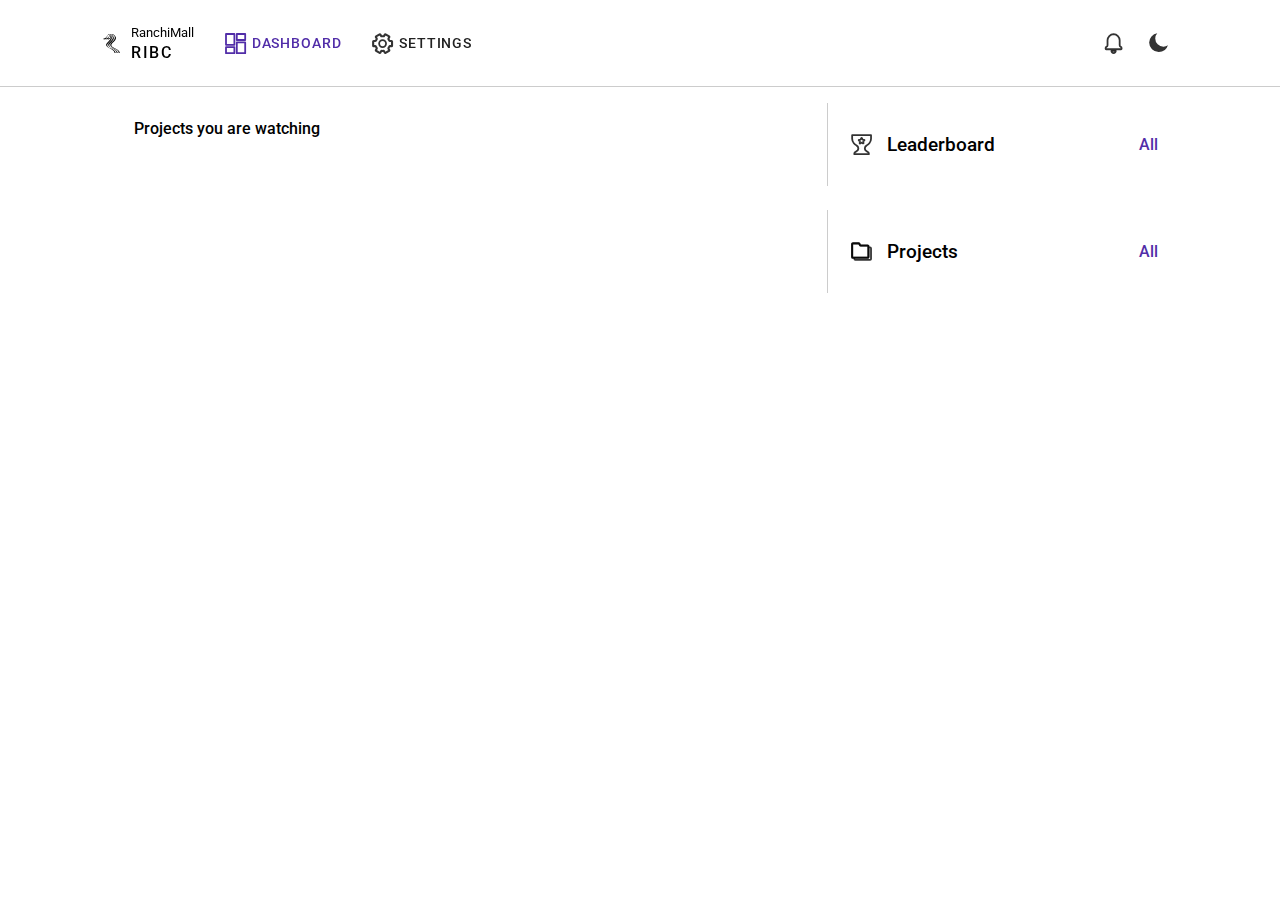
==== commit 66fd750e: "0.0.6" ====
--- a/index.html
+++ b/index.html
@@ -1,363 +1,344 @@
 <!DOCTYPE html>
-    <head>
-        <meta charset="utf-8">
-        <meta http-equiv="X-UA-Compatible" content="IE=edge">
-        <title>Intership Blockchain Contract</title>
-        <meta name="description" content="This web app can be used to manage projects and assign tasks to interns.">
-        <meta name="viewport" content="width=device-width, initial-scale=1">
-        <link rel="stylesheet" href="css/main.css">
-        <link href="https://fonts.googleapis.com/css?family=Roboto:300,400,500,700&display=swap" rel="stylesheet">
-
-        <script id="floGlobals">
-            /* Constants for FLO blockchain operations !!Make sure to add this at begining!! */
-            const floGlobals = {
-          
-              //Required for all
-              blockchain: "FLO",
-          
-              //Required for blockchain API operators
-              apiURL: {
+
+<head>
+    <meta charset="utf-8">
+    <meta http-equiv="X-UA-Compatible" content="IE=edge">
+    <title>RIBC</title>
+    <meta name="description" content="Web app for managing interns and projects">
+    <meta name="viewport" content="width=device-width, initial-scale=1">
+    <link rel="stylesheet" href="css/main.css">
+
+    <script id="floGlobals">
+        /* Constants for FLO blockchain operations !!Make sure to add this at begining!! */
+        const floGlobals = {
+
+            //Required for all
+            blockchain: "FLO",
+
+            //Required for blockchain API operators
+            apiURL: {
                 FLO: ['https://explorer.mediciland.com/', 'https://livenet.flocha.in/', 'https://flosight.duckdns.org/', 'http://livenet-explorer.floexperiments.com/'],
                 FLO_TEST: ['https://testnet-flosight.duckdns.org/', 'https://testnet.flocha.in/']
-              },
-              adminID: "FMeiptdJNtYQEtzyYAVNP8fjsDJ1i4EPfE",
-              sendAmt: 0.001,
-              fee: 0.0005,
-          
-              //Required for Supernode operations
-              SNStorageID: "FEzk75EGMPEQMrCuPosGiwuK162hcEu49E",
-              supernodes: {}, //each supnernode must be stored as floID : {uri:<uri>,pubKey:<publicKey>}
-          
-              //for cloud apps
-              subAdmins: [],
-              application: "RIBC",
-              vectorClock: {},
-              appObjects: {},
-              generalData: {},
-              generalVC: {}
-            }
-          </script>
-    </head>
-    <body onload="onLoadStartUp()">
-        <div id="show_message" class="hide">
-            <span>Message</span>
-            <button id="hide_banner_btn">
+            },
+            adminID: "FMeiptdJNtYQEtzyYAVNP8fjsDJ1i4EPfE",
+            sendAmt: 0.001,
+            fee: 0.0005,
+
+            //Required for Supernode operations
+            SNStorageID: "FEzk75EGMPEQMrCuPosGiwuK162hcEu49E",
+            supernodes: {}, //each supnernode must be stored as floID : {uri:<uri>,pubKey:<publicKey>}
+
+            //for cloud apps
+            subAdmins: [],
+            application: "RIBC",
+            vectorClock: {},
+            appObjects: {},
+            generalData: {},
+            generalVC: {}
+        }
+    </script>
+</head>
+
+<body onload="onLoadStartUp()" data-theme="light">
+    <div id="show_message" class="hide">
+        <span>Message</span>
+        <button id="hide_banner_btn">
             <svg class="close-svg" viewBox="0 0 50.71 50.71">
                 <title>Close this notification</title>
-                <line x1="50.35" y1="0.35" x2="0.36" y2="50.35"/>
-                <line x1="0.35" y1="0.35" x2="50.35" y2="50.35"/>
+                <line x1="50.35" y1="0.35" x2="0.36" y2="50.35" />
+                <line x1="0.35" y1="0.35" x2="50.35" y2="50.35" />
             </svg>
+        </button>
+    </div>
+    <div class="popup-container hide">
+        <div id="confirmation" class="popup">
+            <p></p>
+            <div>
+                <button class="hover" onclick="hidePopup()">Cancel</button>
+                <button class="hover">Ok</button>
+            </div>
+        </div>
+    </div>
+    <nav id="bottom_nav" class="hide-on-desktop">
+        <button id="bottom_dashboard_btn" class="tabs active nav-btn" title="open dashboard page">
+        <svg class="icon" viewBox="0 0 64 64">
+            <title>dashboard</title>
+            <rect x="36" y="0" width="28" height="20" />
+            <rect x="0" y="0" width="28" height="36" />
+            <rect x="36" y="28" width="28" height="36" />
+            <rect x="0" y="44" width="28" height="20" />
+        </svg>
+            Dashboard</button>
+        <button id="bottom_update_btn" class="tabs nav-btn">
+            <svg class="icon" viewBox="0 0 64 64">
+                <title>notification bell</title>
+                <path
+                    d="M52.26,37.36h0V21.21h0A20.76,20.76,0,0,0,32,.46,20.76,20.76,0,0,0,11.77,21.21h0V37.36h0a6.23,6.23,0,0,1-3.81,5.75A4,4,0,0,0,5.5,46.77v2a1.88,1.88,0,0,0,1.79,2.11H56.71a1.79,1.79,0,0,0,1.79-1.79V46.77a4,4,0,0,0-2.43-3.66A6.23,6.23,0,0,1,52.26,37.36Z" />
+                <path d="M32,63.46a7.26,7.26,0,0,0,7.26-7.26H24.74A7.26,7.26,0,0,0,32,63.46Z" />
+            </svg>
+            Feed
+        </button>
+        <button id="bottom_admin_btn" class="tabs admin-options hide-completely nav-btn" title="open admin page">
+            <svg class="icon thin" viewBox="0 0 64 64">
+                <title>manage</title>
+                <path
+                    d="M24.54,57.67a.83.83,0,0,1-.69-.4l-1.51-2.63a1.8,1.8,0,0,0-1.54-.9h-.17a14.46,14.46,0,0,1-1.47.07,14.66,14.66,0,0,1-1.48-.07h-.17a1.79,1.79,0,0,0-1.53.9l-1.52,2.63a.82.82,0,0,1-.69.4.8.8,0,0,1-.4-.11L6.29,53.47A.8.8,0,0,1,6,52.38l1.53-2.64a1.76,1.76,0,0,0-.09-1.92A14.41,14.41,0,0,1,6,45.27a1.79,1.79,0,0,0-1.63-1h-3a.79.79,0,0,1-.8-.79V35.27a.8.8,0,0,1,.8-.8h3a1.79,1.79,0,0,0,1.63-1,14.41,14.41,0,0,1,1.47-2.55A1.78,1.78,0,0,0,7.51,29L6,26.33a.8.8,0,0,1,.3-1.09l7.08-4.09a.81.81,0,0,1,1.09.3L16,24.07a1.77,1.77,0,0,0,1.53.9h.17a14.68,14.68,0,0,1,1.48-.08,14.48,14.48,0,0,1,1.47.08h.17a1.78,1.78,0,0,0,1.54-.9l1.51-2.62a.81.81,0,0,1,.69-.4.79.79,0,0,1,.4.1L32,25.24a.8.8,0,0,1,.29,1.09L30.8,29a1.78,1.78,0,0,0,.08,1.93,14,14,0,0,1,1.48,2.54,1.77,1.77,0,0,0,1.62,1h3a.79.79,0,0,1,.79.8v8.18a.79.79,0,0,1-.79.79H34a1.77,1.77,0,0,0-1.62,1,14.64,14.64,0,0,1-1.48,2.54,1.8,1.8,0,0,0-.08,1.93l1.52,2.63A.8.8,0,0,1,32,53.47l-7.09,4.09A.8.8,0,0,1,24.54,57.67Z" />
+                <path
+                    d="M13.77,21.55a.3.3,0,0,1,.26.15l1.51,2.62a2.29,2.29,0,0,0,2,1.15h.23a14.44,14.44,0,0,1,2.84,0h.22a2.28,2.28,0,0,0,2-1.15l1.52-2.62a.29.29,0,0,1,.26-.15.23.23,0,0,1,.14,0l7.09,4.09a.29.29,0,0,1,.14.18.3.3,0,0,1,0,.22l-1.53,2.64a2.28,2.28,0,0,0,.12,2.47,14.31,14.31,0,0,1,1.42,2.45A2.27,2.27,0,0,0,34,35h3a.29.29,0,0,1,.29.3v8.18a.29.29,0,0,1-.29.29H34a2.29,2.29,0,0,0-2.08,1.33,14.3,14.3,0,0,1-1.42,2.46A2.28,2.28,0,0,0,30.37,50l1.52,2.63a.33.33,0,0,1,0,.23.35.35,0,0,1-.14.18l-7.09,4.09a.33.33,0,0,1-.14,0,.29.29,0,0,1-.26-.15l-1.52-2.63a2.28,2.28,0,0,0-2-1.15h-.22a14.44,14.44,0,0,1-2.84,0h-.23a2.29,2.29,0,0,0-2,1.15L14,57a.3.3,0,0,1-.26.15.42.42,0,0,1-.15,0L6.54,53a.3.3,0,0,1-.11-.41L8,50a2.28,2.28,0,0,0-.11-2.47,14,14,0,0,1-1.43-2.45,2.27,2.27,0,0,0-2.08-1.33h-3a.29.29,0,0,1-.3-.29V35.27a.29.29,0,0,1,.3-.3h3a2.27,2.27,0,0,0,2.08-1.33,14.69,14.69,0,0,1,1.42-2.46A2.28,2.28,0,0,0,8,28.71L6.43,26.08a.29.29,0,0,1,.11-.4l7.08-4.09a.28.28,0,0,1,.15,0h0m0-1a1.29,1.29,0,0,0-.65.17L6,24.81a1.3,1.3,0,0,0-.48,1.77l1.52,2.63A1.27,1.27,0,0,1,7,30.6,15.25,15.25,0,0,0,5.5,33.23,1.27,1.27,0,0,1,4.33,34h-3A1.3,1.3,0,0,0,0,35.27v8.18a1.3,1.3,0,0,0,1.3,1.29h3a1.28,1.28,0,0,1,1.17.74A14.67,14.67,0,0,0,7,48.11a1.28,1.28,0,0,1,0,1.38L5.56,52.13A1.3,1.3,0,0,0,6,53.9L13.12,58a1.28,1.28,0,0,0,1.77-.47l1.52-2.63a1.28,1.28,0,0,1,1.1-.65h.12c.5,0,1,.07,1.53.07s1,0,1.52-.07h.12a1.28,1.28,0,0,1,1.1.65l1.52,2.63a1.32,1.32,0,0,0,1.13.65,1.24,1.24,0,0,0,.64-.18l7.09-4.09a1.29,1.29,0,0,0,.47-1.77L31.23,49.5a1.28,1.28,0,0,1,.06-1.38,15.34,15.34,0,0,0,1.52-2.64A1.29,1.29,0,0,1,34,44.74h3a1.29,1.29,0,0,0,1.29-1.29V35.27A1.3,1.3,0,0,0,37,34H34a1.28,1.28,0,0,1-1.17-.74,15.25,15.25,0,0,0-1.52-2.63,1.26,1.26,0,0,1-.06-1.38l1.52-2.64a1.29,1.29,0,0,0-.47-1.77l-7.09-4.09a1.23,1.23,0,0,0-.64-.17,1.3,1.3,0,0,0-1.13.65L21.9,23.82a1.28,1.28,0,0,1-1.1.65h-.12c-.5,0-1-.08-1.52-.08s-1,0-1.53.08h-.12a1.28,1.28,0,0,1-1.1-.65L14.89,21.2a1.28,1.28,0,0,0-1.12-.65Z" />
+                <path d="M19.16,46a6.69,6.69,0,1,1,6.68-6.68A6.69,6.69,0,0,1,19.16,46Z" />
+                <path
+                    d="M19.16,33.17A6.19,6.19,0,1,1,13,39.36a6.19,6.19,0,0,1,6.19-6.19m0-1a7.19,7.19,0,1,0,7.18,7.19,7.19,7.19,0,0,0-7.18-7.19Z" />
+                <path
+                    d="M48.67,31a.36.36,0,0,1-.36-.36v-2a1.34,1.34,0,0,0-.79-1.23,10,10,0,0,1-1.68-1,1.25,1.25,0,0,0-.78-.25,1.33,1.33,0,0,0-.68.18l-1.77,1a.35.35,0,0,1-.18.05.37.37,0,0,1-.32-.19l-2.74-4.74a.37.37,0,0,1,.14-.5l1.76-1A1.38,1.38,0,0,0,42,19.62a7.78,7.78,0,0,1-.05-1,7.62,7.62,0,0,1,.05-1,1.38,1.38,0,0,0-.68-1.31l-1.76-1a.37.37,0,0,1-.14-.51l2.74-4.74a.38.38,0,0,1,.32-.18.35.35,0,0,1,.18.05l1.77,1a1.39,1.39,0,0,0,.69.18,1.3,1.3,0,0,0,.78-.25,9.31,9.31,0,0,1,1.67-1,1.35,1.35,0,0,0,.79-1.24v-2a.37.37,0,0,1,.36-.37h5.48a.38.38,0,0,1,.37.37v2A1.35,1.35,0,0,0,55.31,10a9.31,9.31,0,0,1,1.67,1,1.37,1.37,0,0,0,.78.25,1.31,1.31,0,0,0,.69-.19l1.76-1a.41.41,0,0,1,.18-.05.37.37,0,0,1,.32.18l2.74,4.74a.4.4,0,0,1,0,.28.4.4,0,0,1-.17.23l-1.76,1a1.35,1.35,0,0,0-.68,1.3c0,.32,0,.65,0,1s0,.65,0,1a1.36,1.36,0,0,0,.68,1.31l1.76,1a.37.37,0,0,1,.13.5l-2.74,4.74a.36.36,0,0,1-.32.19.41.41,0,0,1-.18-.05l-1.76-1a1.39,1.39,0,0,0-.69-.18,1.25,1.25,0,0,0-.78.25,10,10,0,0,1-1.68,1,1.35,1.35,0,0,0-.78,1.23v2a.37.37,0,0,1-.37.36Z" />
+                <path
+                    d="M54,6.83v1.9a1.85,1.85,0,0,0,1.08,1.7,9.62,9.62,0,0,1,1.59.91,1.78,1.78,0,0,0,1.07.35,1.94,1.94,0,0,0,.94-.25l1.65-.95L63,15,61.31,16a1.86,1.86,0,0,0-.93,1.79c0,.3,0,.61,0,.91s0,.62,0,.92a1.86,1.86,0,0,0,.93,1.79l1.64.95-2.6,4.51-1.65-.95a1.84,1.84,0,0,0-.94-.25,1.89,1.89,0,0,0-1.08.34,9.29,9.29,0,0,1-1.58.92A1.85,1.85,0,0,0,54,28.57v1.9H48.81v-1.9a1.86,1.86,0,0,0-1.09-1.69A8.92,8.92,0,0,1,46.14,26a1.89,1.89,0,0,0-1.08-.34,2,2,0,0,0-.94.25l-1.64.95-2.61-4.51,1.65-.95a1.85,1.85,0,0,0,.92-1.79c0-.3,0-.61,0-.92s0-.61,0-.91A1.85,1.85,0,0,0,41.52,16L39.87,15l2.61-4.51,1.65.95a1.91,1.91,0,0,0,.94.25,1.84,1.84,0,0,0,1.07-.34,9.29,9.29,0,0,1,1.58-.92,1.86,1.86,0,0,0,1.09-1.7V6.83H54m.13-1H48.67a.86.86,0,0,0-.86.87v2a.86.86,0,0,1-.5.79,10,10,0,0,0-1.76,1,.83.83,0,0,1-.48.15.86.86,0,0,1-.44-.12l-1.77-1a.82.82,0,0,0-.43-.12.86.86,0,0,0-.75.43l-2.74,4.74a.87.87,0,0,0,.32,1.19l1.76,1a.84.84,0,0,1,.43.81,8.71,8.71,0,0,0-.05,1,8.5,8.5,0,0,0,.05,1,.86.86,0,0,1-.43.82l-1.76,1a.86.86,0,0,0-.32,1.18l2.74,4.74a.87.87,0,0,0,.75.44.82.82,0,0,0,.43-.12l1.76-1a.88.88,0,0,1,.44-.12.84.84,0,0,1,.49.15,10,10,0,0,0,1.76,1,.86.86,0,0,1,.5.78v2a.85.85,0,0,0,.86.86h5.48a.86.86,0,0,0,.87-.86v-2a.86.86,0,0,1,.49-.78,10,10,0,0,0,1.76-1,.84.84,0,0,1,.49-.15,1,1,0,0,1,.44.11l1.76,1a.86.86,0,0,0,1.19-.32l2.73-4.74a.86.86,0,0,0-.31-1.18l-1.76-1a.84.84,0,0,1-.43-.82c0-.33,0-.67,0-1s0-.68,0-1a.82.82,0,0,1,.43-.81l1.76-1a.87.87,0,0,0,.31-1.19L61.15,9.87A.87.87,0,0,0,60,9.56l-1.76,1a.88.88,0,0,1-.44.12.82.82,0,0,1-.49-.16,9.82,9.82,0,0,0-1.76-1A.87.87,0,0,1,55,8.73v-2a.87.87,0,0,0-.87-.87Z" />
+                <circle cx="51.41" cy="18.65" r="4.31" />
+                <path
+                    d="M51.41,14.85a3.81,3.81,0,1,1-3.81,3.8,3.81,3.81,0,0,1,3.81-3.8m0-1a4.81,4.81,0,1,0,4.81,4.8,4.81,4.81,0,0,0-4.81-4.8Z" />
+            </svg>
+            Manage</button>
+        <button id="bottom_setting_btn" class="tabs nav-btn" title="open settings page">
+            <svg class="icon" viewBox="0 0 64 64">
+                <title>settings</title>
+                <path
+                    d="M23,1.58h0a1.16,1.16,0,0,1,1,.58l2.54,4.39a3.14,3.14,0,0,0,2.7,1.59l.31,0C30.37,8,31.19,8,32,8s1.63,0,2.44.12l.31,0a3.14,3.14,0,0,0,2.7-1.59L40,2.16a1.16,1.16,0,0,1,1-.58,1.1,1.1,0,0,1,.58.16L53.42,8.57a1.16,1.16,0,0,1,.42,1.59L51.3,14.57a3.15,3.15,0,0,0,.15,3.4,23.69,23.69,0,0,1,2.45,4.21A3.12,3.12,0,0,0,56.76,24h5.07A1.17,1.17,0,0,1,63,25.17V38.83A1.17,1.17,0,0,1,61.83,40H56.76a3.11,3.11,0,0,0-2.86,1.82,24.33,24.33,0,0,1-2.44,4.23,3.11,3.11,0,0,0-.15,3.39l2.53,4.4a1.13,1.13,0,0,1,.12.88,1.17,1.17,0,0,1-.54.71L41.58,62.26a1.08,1.08,0,0,1-.58.16,1.16,1.16,0,0,1-1-.58l-2.54-4.39a3.14,3.14,0,0,0-2.7-1.59l-.31,0C33.63,56,32.81,56,32,56s-1.63,0-2.44-.12l-.31,0a3.14,3.14,0,0,0-2.7,1.59L24,61.84a1.16,1.16,0,0,1-1,.58,1.1,1.1,0,0,1-.58-.16L10.58,55.43a1.16,1.16,0,0,1-.42-1.59l2.54-4.41a3.15,3.15,0,0,0-.15-3.4,23.69,23.69,0,0,1-2.45-4.21A3.12,3.12,0,0,0,7.24,40H2.17A1.17,1.17,0,0,1,1,38.83V25.17A1.17,1.17,0,0,1,2.17,24H7.24a3.11,3.11,0,0,0,2.86-1.82A24.33,24.33,0,0,1,12.54,18a3.11,3.11,0,0,0,.15-3.39l-2.53-4.4a1.16,1.16,0,0,1,.42-1.59L22.42,1.74A1.08,1.08,0,0,1,23,1.58m0-1a2.11,2.11,0,0,0-1.08.29L10.08,7.7a2.17,2.17,0,0,0-.79,3l2.54,4.4a2.15,2.15,0,0,1-.1,2.31,24.92,24.92,0,0,0-2.54,4.4A2.13,2.13,0,0,1,7.24,23H2.17A2.17,2.17,0,0,0,0,25.17V38.83A2.17,2.17,0,0,0,2.17,41H7.24a2.13,2.13,0,0,1,1.95,1.23,25.25,25.25,0,0,0,2.55,4.39,2.13,2.13,0,0,1,.09,2.31L9.29,53.34a2.17,2.17,0,0,0,.79,3l11.84,6.83a2.11,2.11,0,0,0,1.08.29,2.17,2.17,0,0,0,1.88-1.08L27.41,58a2.14,2.14,0,0,1,1.84-1.09h.21a24.88,24.88,0,0,0,5.08,0h.21A2.14,2.14,0,0,1,36.59,58l2.53,4.39A2.17,2.17,0,0,0,41,63.42a2.11,2.11,0,0,0,1.08-.29L53.92,56.3a2.17,2.17,0,0,0,.79-3l-2.54-4.4a2.15,2.15,0,0,1,.1-2.31,24.92,24.92,0,0,0,2.54-4.4A2.13,2.13,0,0,1,56.76,41h5.07A2.17,2.17,0,0,0,64,38.83V25.17A2.17,2.17,0,0,0,61.83,23H56.76a2.13,2.13,0,0,1-1.95-1.23,25.25,25.25,0,0,0-2.55-4.39,2.13,2.13,0,0,1-.09-2.31l2.54-4.41a2.17,2.17,0,0,0-.79-3L42.08.87A2.11,2.11,0,0,0,41,.58a2.17,2.17,0,0,0-1.88,1.08L36.59,6.05a2.14,2.14,0,0,1-1.84,1.09h-.21a24.88,24.88,0,0,0-5.08,0h-.21a2.14,2.14,0,0,1-1.84-1.09L24.88,1.66A2.17,2.17,0,0,0,23,.58Z" />
+                <circle cx="32" cy="32" r="11.5" />
+            </svg>
+            Settings</button>
+    </nav>
+    <div class="popup-container hide solid-background">
+        <div id="sign_in" class="popup">
+            <header class="container-header">
+                <svg class="back-arrow hide-completely" id="back_to_main_page" viewBox="0 0 31.24 56.83">
+                    <title>Go back</title>
+                    <polyline points="29.83,1.41 2.83,28.41 29.83,55.41 " />
+                </svg>
+                <h2>Sign In</h2>
+            </header>
+            <p>Welcome to RIBC.</p>
+            <div class="fade-in">
+                <button id="guest_btn" class="hover" title="sign in as a guest">
+                    <svg viewBox="0 0 71.51 63.15">
+                        <circle cx="35.76" cy="18" r="17.5" />
+                        <path d="M35.76,1c9.37,0,17,7.63,17,17s-7.63,17-17,17s-17-7.63-17-17S26.38,1,35.76,1 M35.76,0c-9.94,0-18,8.06-18,18
+                                s8.06,18,18,18s18-8.06,18-18S45.7,0,35.76,0L35.76,0z" />
+                        <path d="M71.04,63C67.7,52.73,53.17,45,35.76,45S3.81,52.73,0.48,63" />
+                    </svg>
+                    as guest
+                </button>
+                <button id="priv_key_btn" class="hover" title="sign in with private key">
+                    <svg viewBox="0 0 73 28">
+                        <path d="M59,0.5c-5.88,0-10.86,3.76-12.72,9H5c-2.47,0-4.5,2.02-4.5,4.5c0,2.47,2.03,4.5,4.5,4.5h4.5V23
+                            c0,2.47,2.03,4.5,4.5,4.5c2.48,0,4.5-2.03,4.5-4.5v-4.5h4v0.62c0,2.47,2.03,4.5,4.5,4.5c2.48,0,4.5-2.03,4.5-4.5V18.5h14.78
+                            c1.86,5.24,6.84,9,12.72,9c7.46,0,13.5-6.04,13.5-13.5S66.46,0.5,59,0.5z M59,18.5c-2.49,0-4.5-2.01-4.5-4.5s2.01-4.5,4.5-4.5
+                            s4.5,2.01,4.5,4.5S61.49,18.5,59,18.5z" />
+                    </svg>
+                    private key</button>
+            </div>
+            <div id="priv_key_sign_in" class="hide-completely fade-in">
+                <label class="input">
+                    <input id="priv_key_field" placeholder="Private key" type="password">
+                </label>
+                <button id="sign_in_btn" disabled>Sign in</button>
+            </div>
+            <p>Don't have a private key? get it <a href="https://flo-webwallet.duckdns.org/"
+                    target="_blank">here</a><br> or you can sign as guest.</p>
+            <span></span>
+        </div>
+    </div>
+    <nav id="top_nav">
+        <div id="logo">
+            <svg id="main_logo" viewBox="0 0 27.25 32">
+                <title>RanchiMall</title>
+                <path
+                    d="M27.14,30.86c-.74-2.48-3-4.36-8.25-6.94a20,20,0,0,1-4.2-2.49,6,6,0,0,1-1.25-1.67,4,4,0,0,1,0-2.26c.37-1.08.79-1.57,3.89-4.55a11.66,11.66,0,0,0,3.34-4.67,6.54,6.54,0,0,0,.05-2.82C20,3.6,18.58,2,16.16.49c-.89-.56-1.29-.64-1.3-.24a3,3,0,0,1-.3.72l-.3.55L13.42.94C13,.62,12.4.26,12.19.15c-.4-.2-.73-.18-.72.05a9.39,9.39,0,0,1-.61,1.33s-.14,0-.27-.13C8.76.09,8-.27,8,.23A11.73,11.73,0,0,1,6.76,2.6C4.81,5.87,2.83,7.49.77,7.49c-.89,0-.88,0-.61,1,.22.85.33.92,1.09.69A5.29,5.29,0,0,0,3,8.33c.23-.17.45-.29.49-.26a2,2,0,0,1,.22.63A1.31,1.31,0,0,0,4,9.34a5.62,5.62,0,0,0,2.27-.87L7,8l.13.55c.19.74.32.82,1,.65a7.06,7.06,0,0,0,3.46-2.47l.6-.71-.06.64c-.17,1.63-1.3,3.42-3.39,5.42L6.73,14c-3.21,3.06-3,5.59.6,8a46.77,46.77,0,0,0,4.6,2.41c.28.13,1,.52,1.59.87,3.31,2,4.95,3.92,4.95,5.93a2.49,2.49,0,0,0,.07.77h0c.09.09,0,.1.9-.14a2.61,2.61,0,0,0,.83-.32,3.69,3.69,0,0,0-.55-1.83A11.14,11.14,0,0,0,17,26.81a35.7,35.7,0,0,0-5.1-2.91C9.37,22.64,8.38,22,7.52,21.17a3.53,3.53,0,0,1-1.18-2.48c0-1.38.71-2.58,2.5-4.23,2.84-2.6,3.92-3.91,4.67-5.65a3.64,3.64,0,0,0,.42-2A3.37,3.37,0,0,0,13.61,5l-.32-.74.29-.48c.17-.27.37-.63.46-.8l.15-.3.44.64a5.92,5.92,0,0,1,1,2.81,5.86,5.86,0,0,1-.42,1.94c0,.12-.12.3-.15.4a9.49,9.49,0,0,1-.67,1.1,28,28,0,0,1-4,4.29C8.62,15.49,8.05,16.44,8,17.78a3.28,3.28,0,0,0,1.11,2.76c.95,1,2.07,1.74,5.25,3.32,3.64,1.82,5.22,2.9,6.41,4.38A4.78,4.78,0,0,1,21.94,31a3.21,3.21,0,0,0,.14.92,1.06,1.06,0,0,0,.43-.05l.83-.22.46-.12-.06-.46c-.21-1.53-1.62-3.25-3.94-4.8a37.57,37.57,0,0,0-5.22-2.82A13.36,13.36,0,0,1,11,21.19a3.36,3.36,0,0,1-.8-4.19c.41-.85.83-1.31,3.77-4.15,2.39-2.31,3.43-4.13,3.43-6a5.85,5.85,0,0,0-2.08-4.29c-.23-.21-.44-.43-.65-.65A2.5,2.5,0,0,1,15.27.69a10.6,10.6,0,0,1,2.91,2.78A4.16,4.16,0,0,1,19,6.16a4.91,4.91,0,0,1-.87,3c-.71,1.22-1.26,1.82-4.27,4.67a9.47,9.47,0,0,0-2.07,2.6,2.76,2.76,0,0,0-.33,1.54,2.76,2.76,0,0,0,.29,1.47c.57,1.21,2.23,2.55,4.65,3.73a32.41,32.41,0,0,1,5.82,3.24c2.16,1.6,3.2,3.16,3.2,4.8a1.94,1.94,0,0,0,.09.76,4.54,4.54,0,0,0,1.66-.4C27.29,31.42,27.29,31.37,27.14,30.86ZM6.1,7h0a3.77,3.77,0,0,1-1.46.45L4,7.51l.68-.83a25.09,25.09,0,0,0,3-4.82A12,12,0,0,1,8.28.76c.11-.12.77.32,1.53,1l.63.58-.57.84A10.34,10.34,0,0,1,6.1,7Zm5.71-1.78A9.77,9.77,0,0,1,9.24,7.18h0a5.25,5.25,0,0,1-1.17.28l-.58,0,.65-.78a21.29,21.29,0,0,0,2.1-3.12c.22-.41.42-.76.44-.79s.5.43.9,1.24L12,5ZM13.41,3a2.84,2.84,0,0,1-.45.64,11,11,0,0,1-.9-.91l-.84-.9.19-.45c.34-.79.39-.8,1-.31A9.4,9.4,0,0,1,13.8,2.33q-.18.34-.39.69Z" />
+            </svg>
+            <span>
+                <h5>RanchiMall</h5>
+                <h4>RIBC</h4>
+            </span>
+        </div>
+        <button id="dashboard_btn" class="tabs hide-on-mobile active nav-btn" title="open dashboard page">
+            <svg class="icon" viewBox="0 0 64 64">
+                <title>dashboard</title>
+                <rect x="36" y="0" width="28" height="20" />
+                <rect x="0" y="0" width="28" height="36" />
+                <rect x="36" y="28" width="28" height="36" />
+                <rect x="0" y="44" width="28" height="20" />
+            </svg>
+            dashboard
+        </button>
+        <button id="admin_panel_btn" class="tabs admin-options hide-on-mobile hide-completely svg-margin-right nav-btn" title="open admin panel">
+            <svg class="icon thin" viewBox="0 0 64 64">
+                <title>manage</title>
+                <path
+                    d="M24.54,57.67a.83.83,0,0,1-.69-.4l-1.51-2.63a1.8,1.8,0,0,0-1.54-.9h-.17a14.46,14.46,0,0,1-1.47.07,14.66,14.66,0,0,1-1.48-.07h-.17a1.79,1.79,0,0,0-1.53.9l-1.52,2.63a.82.82,0,0,1-.69.4.8.8,0,0,1-.4-.11L6.29,53.47A.8.8,0,0,1,6,52.38l1.53-2.64a1.76,1.76,0,0,0-.09-1.92A14.41,14.41,0,0,1,6,45.27a1.79,1.79,0,0,0-1.63-1h-3a.79.79,0,0,1-.8-.79V35.27a.8.8,0,0,1,.8-.8h3a1.79,1.79,0,0,0,1.63-1,14.41,14.41,0,0,1,1.47-2.55A1.78,1.78,0,0,0,7.51,29L6,26.33a.8.8,0,0,1,.3-1.09l7.08-4.09a.81.81,0,0,1,1.09.3L16,24.07a1.77,1.77,0,0,0,1.53.9h.17a14.68,14.68,0,0,1,1.48-.08,14.48,14.48,0,0,1,1.47.08h.17a1.78,1.78,0,0,0,1.54-.9l1.51-2.62a.81.81,0,0,1,.69-.4.79.79,0,0,1,.4.1L32,25.24a.8.8,0,0,1,.29,1.09L30.8,29a1.78,1.78,0,0,0,.08,1.93,14,14,0,0,1,1.48,2.54,1.77,1.77,0,0,0,1.62,1h3a.79.79,0,0,1,.79.8v8.18a.79.79,0,0,1-.79.79H34a1.77,1.77,0,0,0-1.62,1,14.64,14.64,0,0,1-1.48,2.54,1.8,1.8,0,0,0-.08,1.93l1.52,2.63A.8.8,0,0,1,32,53.47l-7.09,4.09A.8.8,0,0,1,24.54,57.67Z" />
+                <path
+                    d="M13.77,21.55a.3.3,0,0,1,.26.15l1.51,2.62a2.29,2.29,0,0,0,2,1.15h.23a14.44,14.44,0,0,1,2.84,0h.22a2.28,2.28,0,0,0,2-1.15l1.52-2.62a.29.29,0,0,1,.26-.15.23.23,0,0,1,.14,0l7.09,4.09a.29.29,0,0,1,.14.18.3.3,0,0,1,0,.22l-1.53,2.64a2.28,2.28,0,0,0,.12,2.47,14.31,14.31,0,0,1,1.42,2.45A2.27,2.27,0,0,0,34,35h3a.29.29,0,0,1,.29.3v8.18a.29.29,0,0,1-.29.29H34a2.29,2.29,0,0,0-2.08,1.33,14.3,14.3,0,0,1-1.42,2.46A2.28,2.28,0,0,0,30.37,50l1.52,2.63a.33.33,0,0,1,0,.23.35.35,0,0,1-.14.18l-7.09,4.09a.33.33,0,0,1-.14,0,.29.29,0,0,1-.26-.15l-1.52-2.63a2.28,2.28,0,0,0-2-1.15h-.22a14.44,14.44,0,0,1-2.84,0h-.23a2.29,2.29,0,0,0-2,1.15L14,57a.3.3,0,0,1-.26.15.42.42,0,0,1-.15,0L6.54,53a.3.3,0,0,1-.11-.41L8,50a2.28,2.28,0,0,0-.11-2.47,14,14,0,0,1-1.43-2.45,2.27,2.27,0,0,0-2.08-1.33h-3a.29.29,0,0,1-.3-.29V35.27a.29.29,0,0,1,.3-.3h3a2.27,2.27,0,0,0,2.08-1.33,14.69,14.69,0,0,1,1.42-2.46A2.28,2.28,0,0,0,8,28.71L6.43,26.08a.29.29,0,0,1,.11-.4l7.08-4.09a.28.28,0,0,1,.15,0h0m0-1a1.29,1.29,0,0,0-.65.17L6,24.81a1.3,1.3,0,0,0-.48,1.77l1.52,2.63A1.27,1.27,0,0,1,7,30.6,15.25,15.25,0,0,0,5.5,33.23,1.27,1.27,0,0,1,4.33,34h-3A1.3,1.3,0,0,0,0,35.27v8.18a1.3,1.3,0,0,0,1.3,1.29h3a1.28,1.28,0,0,1,1.17.74A14.67,14.67,0,0,0,7,48.11a1.28,1.28,0,0,1,0,1.38L5.56,52.13A1.3,1.3,0,0,0,6,53.9L13.12,58a1.28,1.28,0,0,0,1.77-.47l1.52-2.63a1.28,1.28,0,0,1,1.1-.65h.12c.5,0,1,.07,1.53.07s1,0,1.52-.07h.12a1.28,1.28,0,0,1,1.1.65l1.52,2.63a1.32,1.32,0,0,0,1.13.65,1.24,1.24,0,0,0,.64-.18l7.09-4.09a1.29,1.29,0,0,0,.47-1.77L31.23,49.5a1.28,1.28,0,0,1,.06-1.38,15.34,15.34,0,0,0,1.52-2.64A1.29,1.29,0,0,1,34,44.74h3a1.29,1.29,0,0,0,1.29-1.29V35.27A1.3,1.3,0,0,0,37,34H34a1.28,1.28,0,0,1-1.17-.74,15.25,15.25,0,0,0-1.52-2.63,1.26,1.26,0,0,1-.06-1.38l1.52-2.64a1.29,1.29,0,0,0-.47-1.77l-7.09-4.09a1.23,1.23,0,0,0-.64-.17,1.3,1.3,0,0,0-1.13.65L21.9,23.82a1.28,1.28,0,0,1-1.1.65h-.12c-.5,0-1-.08-1.52-.08s-1,0-1.53.08h-.12a1.28,1.28,0,0,1-1.1-.65L14.89,21.2a1.28,1.28,0,0,0-1.12-.65Z" />
+                <path d="M19.16,46a6.69,6.69,0,1,1,6.68-6.68A6.69,6.69,0,0,1,19.16,46Z" />
+                <path
+                    d="M19.16,33.17A6.19,6.19,0,1,1,13,39.36a6.19,6.19,0,0,1,6.19-6.19m0-1a7.19,7.19,0,1,0,7.18,7.19,7.19,7.19,0,0,0-7.18-7.19Z" />
+                <path
+                    d="M48.67,31a.36.36,0,0,1-.36-.36v-2a1.34,1.34,0,0,0-.79-1.23,10,10,0,0,1-1.68-1,1.25,1.25,0,0,0-.78-.25,1.33,1.33,0,0,0-.68.18l-1.77,1a.35.35,0,0,1-.18.05.37.37,0,0,1-.32-.19l-2.74-4.74a.37.37,0,0,1,.14-.5l1.76-1A1.38,1.38,0,0,0,42,19.62a7.78,7.78,0,0,1-.05-1,7.62,7.62,0,0,1,.05-1,1.38,1.38,0,0,0-.68-1.31l-1.76-1a.37.37,0,0,1-.14-.51l2.74-4.74a.38.38,0,0,1,.32-.18.35.35,0,0,1,.18.05l1.77,1a1.39,1.39,0,0,0,.69.18,1.3,1.3,0,0,0,.78-.25,9.31,9.31,0,0,1,1.67-1,1.35,1.35,0,0,0,.79-1.24v-2a.37.37,0,0,1,.36-.37h5.48a.38.38,0,0,1,.37.37v2A1.35,1.35,0,0,0,55.31,10a9.31,9.31,0,0,1,1.67,1,1.37,1.37,0,0,0,.78.25,1.31,1.31,0,0,0,.69-.19l1.76-1a.41.41,0,0,1,.18-.05.37.37,0,0,1,.32.18l2.74,4.74a.4.4,0,0,1,0,.28.4.4,0,0,1-.17.23l-1.76,1a1.35,1.35,0,0,0-.68,1.3c0,.32,0,.65,0,1s0,.65,0,1a1.36,1.36,0,0,0,.68,1.31l1.76,1a.37.37,0,0,1,.13.5l-2.74,4.74a.36.36,0,0,1-.32.19.41.41,0,0,1-.18-.05l-1.76-1a1.39,1.39,0,0,0-.69-.18,1.25,1.25,0,0,0-.78.25,10,10,0,0,1-1.68,1,1.35,1.35,0,0,0-.78,1.23v2a.37.37,0,0,1-.37.36Z" />
+                <path
+                    d="M54,6.83v1.9a1.85,1.85,0,0,0,1.08,1.7,9.62,9.62,0,0,1,1.59.91,1.78,1.78,0,0,0,1.07.35,1.94,1.94,0,0,0,.94-.25l1.65-.95L63,15,61.31,16a1.86,1.86,0,0,0-.93,1.79c0,.3,0,.61,0,.91s0,.62,0,.92a1.86,1.86,0,0,0,.93,1.79l1.64.95-2.6,4.51-1.65-.95a1.84,1.84,0,0,0-.94-.25,1.89,1.89,0,0,0-1.08.34,9.29,9.29,0,0,1-1.58.92A1.85,1.85,0,0,0,54,28.57v1.9H48.81v-1.9a1.86,1.86,0,0,0-1.09-1.69A8.92,8.92,0,0,1,46.14,26a1.89,1.89,0,0,0-1.08-.34,2,2,0,0,0-.94.25l-1.64.95-2.61-4.51,1.65-.95a1.85,1.85,0,0,0,.92-1.79c0-.3,0-.61,0-.92s0-.61,0-.91A1.85,1.85,0,0,0,41.52,16L39.87,15l2.61-4.51,1.65.95a1.91,1.91,0,0,0,.94.25,1.84,1.84,0,0,0,1.07-.34,9.29,9.29,0,0,1,1.58-.92,1.86,1.86,0,0,0,1.09-1.7V6.83H54m.13-1H48.67a.86.86,0,0,0-.86.87v2a.86.86,0,0,1-.5.79,10,10,0,0,0-1.76,1,.83.83,0,0,1-.48.15.86.86,0,0,1-.44-.12l-1.77-1a.82.82,0,0,0-.43-.12.86.86,0,0,0-.75.43l-2.74,4.74a.87.87,0,0,0,.32,1.19l1.76,1a.84.84,0,0,1,.43.81,8.71,8.71,0,0,0-.05,1,8.5,8.5,0,0,0,.05,1,.86.86,0,0,1-.43.82l-1.76,1a.86.86,0,0,0-.32,1.18l2.74,4.74a.87.87,0,0,0,.75.44.82.82,0,0,0,.43-.12l1.76-1a.88.88,0,0,1,.44-.12.84.84,0,0,1,.49.15,10,10,0,0,0,1.76,1,.86.86,0,0,1,.5.78v2a.85.85,0,0,0,.86.86h5.48a.86.86,0,0,0,.87-.86v-2a.86.86,0,0,1,.49-.78,10,10,0,0,0,1.76-1,.84.84,0,0,1,.49-.15,1,1,0,0,1,.44.11l1.76,1a.86.86,0,0,0,1.19-.32l2.73-4.74a.86.86,0,0,0-.31-1.18l-1.76-1a.84.84,0,0,1-.43-.82c0-.33,0-.67,0-1s0-.68,0-1a.82.82,0,0,1,.43-.81l1.76-1a.87.87,0,0,0,.31-1.19L61.15,9.87A.87.87,0,0,0,60,9.56l-1.76,1a.88.88,0,0,1-.44.12.82.82,0,0,1-.49-.16,9.82,9.82,0,0,0-1.76-1A.87.87,0,0,1,55,8.73v-2a.87.87,0,0,0-.87-.87Z" />
+                <circle class="a" cx="51.41" cy="18.65" r="4.31" />
+                <path
+                    d="M51.41,14.85a3.81,3.81,0,1,1-3.81,3.8,3.81,3.81,0,0,1,3.81-3.8m0-1a4.81,4.81,0,1,0,4.81,4.8,4.81,4.81,0,0,0-4.81-4.8Z" />
+            </svg>
+            Manage
+        </button>
+        <button id="settings_btn" class="tabs hide-on-mobile nav-btn" title="open settings page">
+            <svg class="icon" viewBox="0 0 64 64">
+                <title>settings</title>
+                <path
+                    d="M23,1.58h0a1.16,1.16,0,0,1,1,.58l2.54,4.39a3.14,3.14,0,0,0,2.7,1.59l.31,0C30.37,8,31.19,8,32,8s1.63,0,2.44.12l.31,0a3.14,3.14,0,0,0,2.7-1.59L40,2.16a1.16,1.16,0,0,1,1-.58,1.1,1.1,0,0,1,.58.16L53.42,8.57a1.16,1.16,0,0,1,.42,1.59L51.3,14.57a3.15,3.15,0,0,0,.15,3.4,23.69,23.69,0,0,1,2.45,4.21A3.12,3.12,0,0,0,56.76,24h5.07A1.17,1.17,0,0,1,63,25.17V38.83A1.17,1.17,0,0,1,61.83,40H56.76a3.11,3.11,0,0,0-2.86,1.82,24.33,24.33,0,0,1-2.44,4.23,3.11,3.11,0,0,0-.15,3.39l2.53,4.4a1.13,1.13,0,0,1,.12.88,1.17,1.17,0,0,1-.54.71L41.58,62.26a1.08,1.08,0,0,1-.58.16,1.16,1.16,0,0,1-1-.58l-2.54-4.39a3.14,3.14,0,0,0-2.7-1.59l-.31,0C33.63,56,32.81,56,32,56s-1.63,0-2.44-.12l-.31,0a3.14,3.14,0,0,0-2.7,1.59L24,61.84a1.16,1.16,0,0,1-1,.58,1.1,1.1,0,0,1-.58-.16L10.58,55.43a1.16,1.16,0,0,1-.42-1.59l2.54-4.41a3.15,3.15,0,0,0-.15-3.4,23.69,23.69,0,0,1-2.45-4.21A3.12,3.12,0,0,0,7.24,40H2.17A1.17,1.17,0,0,1,1,38.83V25.17A1.17,1.17,0,0,1,2.17,24H7.24a3.11,3.11,0,0,0,2.86-1.82A24.33,24.33,0,0,1,12.54,18a3.11,3.11,0,0,0,.15-3.39l-2.53-4.4a1.16,1.16,0,0,1,.42-1.59L22.42,1.74A1.08,1.08,0,0,1,23,1.58m0-1a2.11,2.11,0,0,0-1.08.29L10.08,7.7a2.17,2.17,0,0,0-.79,3l2.54,4.4a2.15,2.15,0,0,1-.1,2.31,24.92,24.92,0,0,0-2.54,4.4A2.13,2.13,0,0,1,7.24,23H2.17A2.17,2.17,0,0,0,0,25.17V38.83A2.17,2.17,0,0,0,2.17,41H7.24a2.13,2.13,0,0,1,1.95,1.23,25.25,25.25,0,0,0,2.55,4.39,2.13,2.13,0,0,1,.09,2.31L9.29,53.34a2.17,2.17,0,0,0,.79,3l11.84,6.83a2.11,2.11,0,0,0,1.08.29,2.17,2.17,0,0,0,1.88-1.08L27.41,58a2.14,2.14,0,0,1,1.84-1.09h.21a24.88,24.88,0,0,0,5.08,0h.21A2.14,2.14,0,0,1,36.59,58l2.53,4.39A2.17,2.17,0,0,0,41,63.42a2.11,2.11,0,0,0,1.08-.29L53.92,56.3a2.17,2.17,0,0,0,.79-3l-2.54-4.4a2.15,2.15,0,0,1,.1-2.31,24.92,24.92,0,0,0,2.54-4.4A2.13,2.13,0,0,1,56.76,41h5.07A2.17,2.17,0,0,0,64,38.83V25.17A2.17,2.17,0,0,0,61.83,23H56.76a2.13,2.13,0,0,1-1.95-1.23,25.25,25.25,0,0,0-2.55-4.39,2.13,2.13,0,0,1-.09-2.31l2.54-4.41a2.17,2.17,0,0,0-.79-3L42.08.87A2.11,2.11,0,0,0,41,.58a2.17,2.17,0,0,0-1.88,1.08L36.59,6.05a2.14,2.14,0,0,1-1.84,1.09h-.21a24.88,24.88,0,0,0-5.08,0h-.21a2.14,2.14,0,0,1-1.84-1.09L24.88,1.66A2.17,2.17,0,0,0,23,.58Z" />
+                <circle cx="32" cy="32" r="11.5" />
+            </svg>
+            settings
+        </button>
+        <div class="spacer hide-on-mobile"></div>
+        <div class="dropdown hide-on-mobile" id="intern_updates">
+            <button id="update_panel_btn" title="show updates">
+                <svg class="icon" viewBox="0 0 64 64">
+                    <title>notification bell</title>
+                    <path
+                        d="M52.26,37.36h0V21.21h0A20.76,20.76,0,0,0,32,.46,20.76,20.76,0,0,0,11.77,21.21h0V37.36h0a6.23,6.23,0,0,1-3.81,5.75A4,4,0,0,0,5.5,46.77v2a1.88,1.88,0,0,0,1.79,2.11H56.71a1.79,1.79,0,0,0,1.79-1.79V46.77a4,4,0,0,0-2.43-3.66A6.23,6.23,0,0,1,52.26,37.36Z" />
+                    <path d="M32,63.46a7.26,7.26,0,0,0,7.26-7.26H24.74A7.26,7.26,0,0,0,32,63.46Z" />
+                </svg>
             </button>
-        </div>
-        <div class="popup-container hide">
-            <div id="confirmation" class="popup">
-                <h4></h4>
-                <div>
-                    <button class="hover" onclick="hidePopup('')">Cancel</button>
-                    <button class="hover">Ok</button>
+            <div class="dropdown-content hide" id="updates">
+                <div class="container-header">
+                    <button id="show_updates" class="feed-btn active"
+                        onclick="showThisFeed('update_container', 'updates', this)">Feed</button>
+                    <button id="show_requests" class="feed-btn admin-options"
+                        onclick="showThisFeed('requests_container', 'requests', this)">Requests</button>
+                    <div class="spacer"></div>
+                    <button id="top_update_btn" class="nav-btn" title="show all the updates">See all</button>
+                </div>
+                <div id="update_container" class="feed-item">
+                </div>
+                <div id="requests_container" class="feed-item hide-completely">
                 </div>
             </div>
         </div>
-            <nav id="bottom_nav" class="hide-on-desktop">
-                <button id="bottom_dashboard_btn" class="tabs active nav-btn" title="open dashboard page">
-                    <svg viewBox="0 0 73 73">
-                    <path d="M34.5,72.5h-32c-1.1,0-2-0.9-2-2v-68c0-1.1,0.9-2,2-2h32c1.1,0,2,0.9,2,2v68C36.5,71.6,35.6,72.5,34.5,72.5z"/>
-                    <path d="M70.5,36.5h-23c-1.1,0-2-0.9-2-2v-32c0-1.1,0.9-2,2-2h23c1.1,0,2,0.9,2,2v32C72.5,35.6,71.6,36.5,70.5,36.5z"/>
-                    <path d="M70.5,72.5h-23c-1.1,0-2-0.9-2-2v-23c0-1.1,0.9-2,2-2h23c1.1,0,2,0.9,2,2v23C72.5,71.6,71.6,72.5,70.5,72.5z"/>
+        <label class="toggle" title="Change theme">
+            <input type="checkbox" name="theme toggle" id="theme_toggle">
+            <div class="switch">
+                <svg class="circle" viewBox="0 0 64 64">
+                    <title>dark theme</title>
+                    <path
+                        d="M48.25,45.45A27.26,27.26,0,0,1,20.82,18.37,26.75,26.75,0,0,1,27.47.71a31.71,31.71,0,0,0-27,31.2,31.8,31.8,0,0,0,32,31.59A32,32,0,0,0,63.12,41.12,27.59,27.59,0,0,1,48.25,45.45Z"
+                        transform="translate(0 0)" />
+                </svg>
+                <svg class="circle" viewBox="0 0 64 64">
+                    <title>light theme</title>
+                    <circle cx="32" cy="32" r="13.9" />
+                    <line x1="32" y1="6.86" x2="32" />
+                    <line x1="32" y1="64" x2="32" y2="57.14" />
+                    <line x1="57.14" y1="32" x2="64" y2="32" />
+                    <line y1="32" x2="6.86" y2="32" />
+                    <line x1="49.78" y1="14.22" x2="54.63" y2="9.37" />
+                    <line x1="9.37" y1="54.63" x2="14.22" y2="49.78" />
+                    <line x1="49.78" y1="49.78" x2="54.63" y2="54.63" />
+                    <line x1="9.37" y1="9.37" x2="14.22" y2="14.22" />
+                </svg>
+            </div>
+        </label>
+    </nav>
+    <section id="dashboard" class="page">
+        <div id="status_map_container" class="container-card">
+            <div class="watching">
+                <h4>Projects you are watching</h4>
+                <button id="prev_proj" onclick="changeProject(-1)" class="watch-list-button" title="show next project"
+                    disabled>
+                    <svg viewBox="0 0 40.24 74.83">
+                        <polyline points="38.83,1.41 2.83,37.41 38.83,73.41 " />
                     </svg>
-                    Dashboard</button>
-                <button id="bottom_update_btn" class="tabs nav-btn">
-                    <svg viewBox="0 0 57.2 64">
-                        <circle style="fill: #FF4E4E" cx="47.7" cy="9.5" r="9.5"/>
-                        <path d="M52.29,52.21c-2.19-2.34-3.86-5.18-4.84-8.33V43v-5.5V21.99C40.66,21.85,35.2,16.32,35.2,9.5
-                            c0-2.35,0.66-4.55,1.79-6.42c-3.1-1.86-6.69-2.98-10.54-3.07c-11.64,0.26-21,9.79-21,21.49v16V43v0.88
-                            c-0.98,3.15-2.64,5.99-4.84,8.33C-0.74,53.65,0.29,56,2.26,56h3.19h1h13h2.36c-0.38,0.75-0.61,1.6-0.61,2.5
-                            c0,3.04,2.46,5.5,5.5,5.5s5.5-2.46,5.5-5.5c0-0.9-0.22-1.75-0.61-2.5h1.86h13h1h3.19C52.61,56,53.63,53.65,52.29,52.21z"/>
-                    </svg>Feed</button>
-                <button id="bottom_admin_btn" class="tabs admin-options hide-completely nav-btn" title="open admin page">
-                    <svg viewBox="0 0 75 75.43">
-                        <circle cx="10.5" cy="10.5" r="9"/>
-                        <circle cx="33" cy="33.43" r="13.5"/>
-                        <circle cx="10.5" cy="64.93" r="9"/>
-                        <circle cx="64.5" cy="46.93" r="9"/>
-                        <line x1="23.84" y1="23.52" x2="16.7" y2="17.02"/>
-                        <line x1="45.28" y1="39.04" x2="56.04" y2="43.85"/>
-                        <line x1="15.49" y1="57.44" x2="24.68" y2="44.05"/>
+                </button>
+                <button id="next_proj" onclick="changeProject(1)" class="watch-list-button"
+                    title="show previous project">
+                    <svg viewBox="0 0 40.24 74.83">
+                        <polyline points="1.41,73.41 37.41,37.41 1.41,1.41 " />
                     </svg>
-                    Manage</button>
-                <button id="bottom_setting_btn" class="tabs nav-btn" title="open settings page">
-                    <svg viewBox="0 0 74.1 67.24">
-                        <path d="M66.77,24.68l-1.53-0.67c-3.9-1.72-6.23-5.76-5.77-10l0.18-1.66c0.92-8.44-8.63-13.96-15.49-8.94L42.82,4.4
-                        c-3.44,2.52-8.11,2.52-11.54,0l-1.35-0.99c-6.85-5.02-16.4,0.5-15.49,8.94l0.18,1.66c0.46,4.23-1.87,8.28-5.77,10l-1.53,0.67
-                        c-7.77,3.43-7.77,14.46,0,17.88l1.53,0.67c3.9,1.72,6.23,5.76,5.77,10l-0.18,1.66c-0.92,8.44,8.63,13.96,15.49,8.94l1.35-0.99
-                        c3.44-2.52,8.11-2.52,11.54,0l1.35,0.99c6.85,5.02,16.4-0.5,15.49-8.94l-0.18-1.66c-0.46-4.23,1.87-8.28,5.77-10l1.53-0.67
-                        C74.55,39.14,74.55,28.11,66.77,24.68z M37.05,47.12c-7.46,0-13.5-6.04-13.5-13.5c0-7.46,6.04-13.5,13.5-13.5
-                        c7.46,0,13.5,6.04,13.5,13.5C50.55,41.08,44.51,47.12,37.05,47.12z"/>
-                    </svg>
-                    Settings</button>
-            </nav>
-        <div class="popup-container hide solid-background">
-            <div id="sign_in" class="popup">
-                <header class="container-header">
-                    <svg class="back-arrow hide-completely" id="back_to_main_page" viewBox="0 0 31.24 56.83">
-                        <title>Go back</title>
-                        <polyline points="29.83,1.41 2.83,28.41 29.83,55.41 "/>
-                    </svg>
-                    <h2>Sign In</h2>
-                </header>
-                <p>Welcome to RanchiMall Internship Blockchain Contract.</p>
-                <div class="fade-in">
-                    <button id="guest_btn" class="hover" title="sign in as a guest">
-                        <svg viewBox="0 0 71.51 63.15">
-                            <circle cx="35.76" cy="18" r="17.5"/>
-                            <path d="M35.76,1c9.37,0,17,7.63,17,17s-7.63,17-17,17s-17-7.63-17-17S26.38,1,35.76,1 M35.76,0c-9.94,0-18,8.06-18,18
-                                s8.06,18,18,18s18-8.06,18-18S45.7,0,35.76,0L35.76,0z"/>
-                            <path d="M71.04,63C67.7,52.73,53.17,45,35.76,45S3.81,52.73,0.48,63"/>
-                        </svg>
-                        as guest
-                    </button>
-                    <button id="priv_key_btn" class="hover" title="sign in with private key">
-                        <svg viewBox="0 0 73 28">
-                        <path d="M59,0.5c-5.88,0-10.86,3.76-12.72,9H5c-2.47,0-4.5,2.02-4.5,4.5c0,2.47,2.03,4.5,4.5,4.5h4.5V23
-                            c0,2.47,2.03,4.5,4.5,4.5c2.48,0,4.5-2.03,4.5-4.5v-4.5h4v0.62c0,2.47,2.03,4.5,4.5,4.5c2.48,0,4.5-2.03,4.5-4.5V18.5h14.78
-                            c1.86,5.24,6.84,9,12.72,9c7.46,0,13.5-6.04,13.5-13.5S66.46,0.5,59,0.5z M59,18.5c-2.49,0-4.5-2.01-4.5-4.5s2.01-4.5,4.5-4.5
-                            s4.5,2.01,4.5,4.5S61.49,18.5,59,18.5z"/>
-                        </svg>
-                        private key</button>
-                </div>
-                <div id="priv_key_sign_in" class="hide-completely fade-in">
-                    <label class="input">
-                        <input id="priv_key_field" placeholder="Private key" type="password">
-                    </label>
-                    <button id="sign_in_btn" disabled>Sign in</button>
-                </div>
-                <p>Don't have a private key? get it <a href="https://flo-webwallet.duckdns.org/" target="_blank">here</a><br> or you can sign as guest.</p>
-                <span></span>
+                </button>
+            </div>
+            <div id="status_map"></div>
+        </div>
+        <div id="intern_view" class="container-card padding hide-completely intern-option">
+            <h5 class="label">My task</h5>
+            <div id="assigned_task">
+                <h3 class="task-name"></h3>
+                <p class="task-description"></p>
             </div>
         </div>
-        <nav id="top_nav">
-            <div id="logo">
-                <svg viewBox="0 0 118.35 118.35">
-                    <title>RanchiMall logo</title>
-                <style type="text/css">
-                .outer-layer{fill:#CB1F1F;}
-                .inner-layer{fill:#FF4E4E;}
-                .logo-layer{fill:#FFFFFF;}
-                </style>
-                <g id="Group_329_1_" transform="translate(-1783.76 -17.542)">
-                <g id="Group_330_1_" transform="matrix(0.966, 0.259, -0.259, 0.966, 1814.879, 17.541)">
-                <path id="Path_180_1_" class="outer-layer" d="M63.89-1.96c-10.68-4.42-9.91-8.27-21.47-8.27s-10.8,3.85-21.48,8.27S8.08-0.8-0.09,7.37
-                    S-5,17.73-9.43,28.41s-8.27,9.92-8.27,21.47s3.85,10.8,8.27,21.48s1.16,12.86,9.34,21.03s10.35,4.91,21.03,9.33
-                    S30.86,110,42.42,110s10.79-3.85,21.47-8.27s12.86-1.16,21.04-9.33s4.91-10.36,9.33-21.04s8.27-9.92,8.27-21.47
-                    s-3.85-10.79-8.27-21.47s-1.23-12.71-9.29-21C77.3-0.46,74.57,2.47,63.89-1.96z"/>
-                </g>
-                <g id="Group_326_1_" transform="translate(1810.58 44.362)">
-                <path id="Path_180-2_1_" class="inner-layer" d="M49.08-8.03c-8.31-3.44-7.72-6.44-16.72-6.44s-8.41,3-16.72,6.44S5.62-7.13-0.74-0.76
-                    S-4.56,7.3-8.01,15.61s-6.44,7.72-6.44,16.72s3,8.4,6.44,16.72s0.9,10.01,7.27,16.38s8.06,3.82,16.38,7.27s7.72,6.44,16.72,6.44
-                    s8.4-3,16.72-6.44s10.01-0.9,16.38-7.27s3.82-8.06,7.27-16.38s6.44-7.72,6.44-16.72s-3-8.4-6.44-16.72s-0.96-9.9-7.24-16.35
-                    C59.52-6.86,57.39-4.59,49.08-8.03z"/>
-                </g>
-                <path id="Path_5_2_" class="logo-layer" d="M1864.51,98.2c-1.11-3.75-4.48-6.58-12.45-10.48c-2.26-0.99-4.39-2.26-6.34-3.76
-                c-0.78-0.72-1.42-1.57-1.9-2.52c-0.32-1.12-0.33-2.3-0.02-3.42c0.57-1.64,1.2-2.37,5.88-6.87c2.81-2.7,4.23-4.69,5.05-7.06
-                c0.34-1.4,0.37-2.86,0.08-4.27c-1.04-2.81-3.22-5.18-6.88-7.5c-1.35-0.85-1.95-0.97-1.96-0.37c-0.1,0.39-0.25,0.76-0.45,1.1
-                l-0.45,0.83l-1.27-0.88c-0.7-0.49-1.54-1.02-1.86-1.19c-0.59-0.3-1.09-0.28-1.09,0.07c-0.25,0.7-0.56,1.37-0.92,2.01
-                c-0.02,0.03-0.2-0.05-0.4-0.2c-2.77-1.98-3.97-2.52-3.97-1.77c-0.47,1.26-1.08,2.46-1.81,3.59c-2.94,4.94-5.94,7.38-9.05,7.38
-                c-1.35,0-1.33-0.03-0.93,1.53c0.33,1.28,0.5,1.39,1.65,1.04c0.96-0.27,1.85-0.71,2.65-1.31c0.35-0.25,0.69-0.43,0.75-0.39
-                c0.16,0.3,0.27,0.62,0.32,0.95c0.05,0.36,0.2,0.69,0.43,0.96c1.22-0.18,2.39-0.62,3.42-1.31l1.04-0.66l0.21,0.83
-                c0.28,1.11,0.48,1.24,1.48,0.98c2.09-0.67,3.92-1.97,5.24-3.73l0.91-1.07l-0.1,0.96c-0.26,2.46-1.95,5.16-5.12,8.18l-2.95,2.81
-                c-4.85,4.63-4.57,8.45,0.91,12.07c2.25,1.34,4.57,2.56,6.95,3.64c0.43,0.19,1.51,0.79,2.41,1.31c5,2.96,7.48,5.93,7.48,8.96
-                c-0.03,0.39,0.01,0.78,0.1,1.16l0,0c0.14,0.14,0.05,0.15,1.37-0.21c0.44-0.09,0.87-0.26,1.26-0.49c-0.03-0.98-0.32-1.93-0.84-2.76
-                c-1.09-1.65-2.46-3.1-4.05-4.29c-2.44-1.68-5.02-3.15-7.71-4.39c-3.88-1.9-5.38-2.83-6.67-4.13c-1.08-0.95-1.72-2.3-1.78-3.73
-                c-0.01-2.09,1.06-3.91,3.77-6.4c4.29-3.93,5.92-5.9,7.06-8.53c0.5-0.94,0.72-2,0.63-3.06c0.09-0.93-0.07-1.87-0.48-2.71l-0.48-1.11
-                l0.44-0.73c0.24-0.4,0.55-0.94,0.68-1.2l0.24-0.47l0.66,0.97c0.84,1.27,1.35,2.73,1.47,4.25c-0.05,1-0.26,1.99-0.64,2.93
-                c-0.08,0.18-0.18,0.45-0.23,0.6c-0.3,0.58-0.64,1.13-1.01,1.67c-0.89,1.36-2.37,2.93-6.09,6.47c-2.59,2.47-3.45,3.9-3.56,5.93
-                c-0.14,1.58,0.48,3.13,1.68,4.17c1.44,1.55,3.13,2.63,7.93,5.02c5.5,2.75,7.88,4.37,9.68,6.61c1.04,1.18,1.67,2.66,1.79,4.23
-                c0.01,0.47,0.08,0.93,0.21,1.39c0.22,0.02,0.45,0,0.66-0.08c0.3-0.08,0.86-0.23,1.25-0.33l0.7-0.18l-0.09-0.69
-                c-0.32-2.32-2.45-4.92-5.96-7.25c-1.99-1.33-2.66-1.69-7.88-4.27c-1.96-0.87-3.77-2.04-5.36-3.47c-1.87-1.55-2.38-4.2-1.21-6.33
-                c0.62-1.28,1.25-1.98,5.69-6.26c3.62-3.5,5.18-6.24,5.19-9.12c-0.08-2.51-1.22-4.87-3.15-6.49c-0.34-0.31-0.67-0.64-0.98-0.99
-                c0.12-0.66,0.42-1.27,0.86-1.77c0.55,0,3.56,2.88,4.4,4.2c0.84,1.18,1.25,2.61,1.16,4.06c0.06,1.59-0.4,3.17-1.31,4.48
-                c-1.08,1.84-1.91,2.75-6.45,7.06c-1.27,1.11-2.33,2.45-3.13,3.93c-0.64,1.44-0.66,3.08-0.06,4.54c0.86,1.83,3.37,3.85,7.02,5.64
-                c5.68,2.79,6.85,3.44,8.8,4.89c3.26,2.42,4.83,4.78,4.83,7.25c-0.03,0.39,0.01,0.78,0.13,1.16c0.87-0.05,1.72-0.25,2.51-0.6
-                C1864.74,99.06,1864.74,98.98,1864.51,98.2z M1832.73,62.18L1832.73,62.18c-0.68,0.38-1.43,0.61-2.2,0.68l-0.97,0.07l1.03-1.26
-                c1.79-2.24,3.32-4.69,4.55-7.28c0.42-0.84,0.82-1.58,0.89-1.66c0.17-0.18,1.17,0.48,2.32,1.53l0.95,0.87l-0.86,1.27
-                C1836.33,59.53,1834.65,61.23,1832.73,62.18L1832.73,62.18z M1841.36,59.49c-1.12,1.19-2.44,2.18-3.89,2.94l0,0
-                c-0.57,0.21-1.16,0.35-1.77,0.42l-0.87,0.08l0.97-1.18c1.2-1.47,2.26-3.05,3.18-4.71c0.34-0.62,0.63-1.15,0.66-1.19
-                c0.15-0.18,0.75,0.64,1.35,1.86l0.67,1.36L1841.36,59.49z M1843.78,56.14c-0.18,0.35-0.41,0.68-0.68,0.96
-                c-0.49-0.43-0.94-0.88-1.37-1.37l-1.27-1.36l0.29-0.68c0.51-1.19,0.59-1.22,1.55-0.47c0.75,0.55,1.44,1.18,2.06,1.87
-                C1844.18,55.46,1843.99,55.8,1843.78,56.14L1843.78,56.14z"/>
-                </g>
-                </svg>
-                <h4>RIBC</h4>
-            </div>
-            <button id="dashboard_btn" class="tabs hide-on-mobile svg-margin-right active nav-btn" title="open dashboard page">
-                <svg viewBox="0 0 73 73">
-                    <path d="M34.5,72.5h-32c-1.1,0-2-0.9-2-2v-68c0-1.1,0.9-2,2-2h32c1.1,0,2,0.9,2,2v68C36.5,71.6,35.6,72.5,34.5,72.5z"/>
-                    <path d="M70.5,36.5h-23c-1.1,0-2-0.9-2-2v-32c0-1.1,0.9-2,2-2h23c1.1,0,2,0.9,2,2v32C72.5,35.6,71.6,36.5,70.5,36.5z"/>
-                    <path d="M70.5,72.5h-23c-1.1,0-2-0.9-2-2v-23c0-1.1,0.9-2,2-2h23c1.1,0,2,0.9,2,2v23C72.5,71.6,71.6,72.5,70.5,72.5z"/>
-                    </svg>Dashboard</button>
-            <button id="admin_panel_btn" class="tabs admin-options hide-on-mobile hide-completely svg-margin-right nav-btn" title="open admin panel">
-                <svg viewBox="0 0 75 75.43">
-                    <circle cx="10.5" cy="10.5" r="9"/>
-                    <circle cx="33" cy="33.43" r="13.5"/>
-                    <circle cx="10.5" cy="64.93" r="9"/>
-                    <circle cx="64.5" cy="46.93" r="9"/>
-                    <line x1="23.84" y1="23.52" x2="16.7" y2="17.02"/>
-                    <line x1="45.28" y1="39.04" x2="56.04" y2="43.85"/>
-                    <line x1="15.49" y1="57.44" x2="24.68" y2="44.05"/>
-                </svg>
-                Manage</button>
-            <div class="spacer"></div>
-            <button id="update_project_info_btn" class="admin-options hide-completely commit" onclick="commitToChanges()" title="commit to changes">
-                Commit
-            </button>
-            <div class="dropdown hide-on-mobile" id="intern_updates">
-                <button id="update_panel_btn" title="show updates">
-                    <svg viewBox="0 0 57.2 64">
-                    <g>
-                        <circle style="fill: #FF4E4E" cx="47.7" cy="9.5" r="9.5"/>
-                        <path d="M52.29,52.21c-2.19-2.34-3.86-5.18-4.84-8.33V43v-5.5V21.99C40.66,21.85,35.2,16.32,35.2,9.5
-                            c0-2.35,0.66-4.55,1.79-6.42c-3.1-1.86-6.69-2.98-10.54-3.07c-11.64,0.26-21,9.79-21,21.49v16V43v0.88
-                            c-0.98,3.15-2.64,5.99-4.84,8.33C-0.74,53.65,0.29,56,2.26,56h3.19h1h13h2.36c-0.38,0.75-0.61,1.6-0.61,2.5
-                            c0,3.04,2.46,5.5,5.5,5.5s5.5-2.46,5.5-5.5c0-0.9-0.22-1.75-0.61-2.5h1.86h13h1h3.19C52.61,56,53.63,53.65,52.29,52.21z"/>
-                    </g>
+        <div>
+            <div id="best_interns_container" class="container-card">
+                <div class="container-header">
+                    <svg class="icon" viewBox="0 0 64 64">
+                        <title>leaderboard</title>
+                        <path
+                            d="M32,.5H.5V12.72A22.93,22.93,0,0,0,6.06,27.54a27.53,27.53,0,0,0,8.36,6.72l.34.19A11.67,11.67,0,0,1,21.2,44.54c0,4.76-3.23,8.87-7.89,10.79l-.05,0C9.75,56.76,7.39,59.69,7.39,63v.46H56.61V63c0-3.35-2.36-6.28-5.87-7.69l-.05,0c-4.66-1.92-7.89-6-7.89-10.79a11.67,11.67,0,0,1,6.44-10.09l.34-.19a27.53,27.53,0,0,0,8.36-6.72A22.93,22.93,0,0,0,63.5,12.72V.5Z" />
+                        <path
+                            d="M31.46,26l-4.13,2.17a1.17,1.17,0,0,1-1.7-1.23l.79-4.59a1.16,1.16,0,0,0-.34-1L22.75,18a1.17,1.17,0,0,1,.65-2L28,15.36a1.15,1.15,0,0,0,.88-.64L31,10.54a1.17,1.17,0,0,1,2.1,0l2.06,4.18a1.15,1.15,0,0,0,.88.64L40.6,16a1.17,1.17,0,0,1,.65,2l-3.33,3.25a1.16,1.16,0,0,0-.34,1l.79,4.59a1.17,1.17,0,0,1-1.7,1.23L32.54,26A1.15,1.15,0,0,0,31.46,26Z" />
                     </svg>
-                </button>
-                <div class="dropdown-content hide" id="updates">
-                    <div class="container-header">
-                        <h3>Feed</h3>
-                        <button id="top_update_btn" class="nav-btn" title="show all the updates">See all</button>
-                    </div>
-                    <div id="update_container">
-
-                    </div>
+                    <h3>Leaderboard</h3>
+                    <span id="all_interns_btn" class="hover">All</span>
+                </div>
+                <div id="best_interns">
+
                 </div>
             </div>
-            <button id="settings_btn" class="tabs hide-on-mobile nav-btn" title="open settings page">
-                <svg viewBox="0 0 74.1 67.24">
-                    <path d="M66.77,24.68l-1.53-0.67c-3.9-1.72-6.23-5.76-5.77-10l0.18-1.66c0.92-8.44-8.63-13.96-15.49-8.94L42.82,4.4
-                    c-3.44,2.52-8.11,2.52-11.54,0l-1.35-0.99c-6.85-5.02-16.4,0.5-15.49,8.94l0.18,1.66c0.46,4.23-1.87,8.28-5.77,10l-1.53,0.67
-                    c-7.77,3.43-7.77,14.46,0,17.88l1.53,0.67c3.9,1.72,6.23,5.76,5.77,10l-0.18,1.66c-0.92,8.44,8.63,13.96,15.49,8.94l1.35-0.99
-                    c3.44-2.52,8.11-2.52,11.54,0l1.35,0.99c6.85,5.02,16.4-0.5,15.49-8.94l-0.18-1.66c-0.46-4.23,1.87-8.28,5.77-10l1.53-0.67
-                    C74.55,39.14,74.55,28.11,66.77,24.68z M37.05,47.12c-7.46,0-13.5-6.04-13.5-13.5c0-7.46,6.04-13.5,13.5-13.5
-                    c7.46,0,13.5,6.04,13.5,13.5C50.55,41.08,44.51,47.12,37.05,47.12z"/>
+            <div id="project_list_container" class="container-card">
+                <div class="container-header">
+                <svg class="icon" viewBox="0 0 64 64">
+                    <title>multiple projects</title>
+                    <path d="M8,56.7a3.12,3.12,0,0,0,3.12,3.11H60.34a3.11,3.11,0,0,0,3.11-3.11V21.36a3.11,3.11,0,0,0-3.11-3.11" />
+                    <path
+                        d="M3.07,52.39A2.63,2.63,0,0,1,.45,49.77V7.08A2.62,2.62,0,0,1,3.07,4.46H22.18A2.62,2.62,0,0,1,24.57,6l1.62,3.67a3.63,3.63,0,0,0,3.31,2.14H52.26a2.62,2.62,0,0,1,2.62,2.62V49.77a2.63,2.63,0,0,1-2.62,2.62Z" />
+                    <path
+                        d="M22.18,5a2.11,2.11,0,0,1,1.93,1.26l1.63,3.66a4.12,4.12,0,0,0,3.76,2.44H52.26a2.11,2.11,0,0,1,2.11,2.12V49.77a2.11,2.11,0,0,1-2.11,2.12H3.07A2.12,2.12,0,0,1,1,49.77V7.08A2.12,2.12,0,0,1,3.07,5H22.18m0-1H3.07A3.12,3.12,0,0,0,0,7.08V49.77a3.12,3.12,0,0,0,3.12,3.12H52.26a3.12,3.12,0,0,0,3.11-3.12V14.44a3.12,3.12,0,0,0-3.11-3.12H29.5a3.11,3.11,0,0,1-2.85-1.85L25,5.81A3.12,3.12,0,0,0,22.18,4Z" />
                 </svg>
+                    <h3>Projects</h3>
+                    <span id="all_projects_btn" class="hover">All</span>
+                </div>
+                <div id="project_list"></div>
+            </div>
+        </div>
+        <button id="floating_btn" class="hide-completely intern-option" title="open update sending panel"
+            onclick="sendUpdatePopup()">
+            <svg class="icon" viewBox="0 0 64 64">
+                <title>send</title>
+                <path
+                    d="M47.28,16.8,29.6,34.64a3.3,3.3,0,0,1-3.59.71L2.5,25.42a3.28,3.28,0,0,1,.26-6.13L59.21.87A3.28,3.28,0,0,1,63.32,5l-18.93,56a3.26,3.26,0,0,1-6.12.18l-6.4-15.68" />
+            </svg>
+            post an update
+        </button>
+    </section>
+    <div id="settings_page" class="page hide-completely container-card">
+        <h2>Settings</h2>
+        <section>
+            <h3>Account</h3>
+            <h4 id="username" class="capitalise"></h4>
+            <button id="logout" class="svg-margin-right" title="sign out of the app" onclick="logout()">
+                <svg viewBox="0 0 73.21 55">
+                    <path d="M27.71,9.5" />
+                    <polyline points="27.71,14 27.71,0.5 72.71,0.5 72.71,54.5 27.71,54.5 27.71,41" />
+                    <line x1="41.85" y1="27.6" x2="0.71" y2="27.6" />
+                    <polyline points="16.14,12.17 0.71,27.6 16.14,43.03" />
+                </svg>
+                Sign out
             </button>
-        </nav>
-            <section id="dashboard" class="page">
-                    <div id="status_map_container" class="container-card">
-                        <div class="watching">
-                            <svg class="icon" viewBox="0 0 75 75">
-                            <path d="M34.86,9.99l-3.73-4.97c-1.69-2.25-3.98-3.51-6.36-3.51H10.5c-4.97,0-9,5.37-9,12v0v48c0,6.63,4.03,12,9,12h54
-                                c4.97,0,9-5.37,9-12v-36c0-6.63-4.03-12-9-12H41.23C38.84,13.5,36.55,12.24,34.86,9.99z"/>
-                            <line x1="1.5" y1="28.5" x2="73.5" y2="28.5"/>
-                            </svg>                            
-                            <h4>Projects you are watching</h4>
-                            <button id="prev_proj" onclick="changeProject(-1)" title="show next project" disabled>
-                                <svg viewBox="0 0 40.24 74.83">
-                                    <polyline points="38.83,1.41 2.83,37.41 38.83,73.41 "/>
-                                </svg>
-                                </button>
-                            <button id="next_proj" onclick="changeProject(1)" title="show previous project">
-                                <svg viewBox="0 0 40.24 74.83">
-                                    <polyline points="1.41,73.41 37.41,37.41 1.41,1.41 "/>
-                                </svg>
-                                </button>
-                        </div>
-                        <div id="status_map"></div>
-                        <span class="back-art"></span>
-                        <span class="back-art"></span>
-                    </div>
-                    <div id="intern_view" class="container-card hide-completely">
-                        <h4>My task</h4>
-                        <div id="assigned_task">
-                            <h3></h3>
-                            <p></p>
-                        </div>
-                        <span class="back-art"></span>
-                        <span class="back-art"></span>
-                        <span class="back-art"></span>
-                    </div>
-                    <div>
-                        <div id="best_interns_container" class="container-card">
-                            <div class="container-header">
-                                <svg viewBox="0 0 74.78 100.22">
-                                <path d="M58.56,21c2,9-2.18,16.48-5,19c1-8-18-20-14-40c-52,33-37.79,76-37.79,76c2.24,10.49,9.59,19.25,19.5,23.9
-                                    c-0.59-1.18-1.04-2.43-1.32-3.74c0,0-3.98-15.99,7.16-26.65c2.13-2.36,10.52-8.33,8.58-18.01c25.19,15.99,18.93,44.66,18.93,44.66
-                                    c-0.3,1.43-0.8,2.79-1.47,4.06C63.43,95.66,71.06,86.74,73.35,76C73.35,76,81.56,43,58.56,21z"/>
-                                </svg> 
-                                <h3>Leaderboard</h3>
-                                <span id="all_interns_btn" class="hover">All</span>
-                            </div>
-                            <div id="best_interns">
-    
-                            </div>
-                        </div>
-                        <div id="project_list_container" class="container-card">
-                            <div class="container-header">
-                                <svg viewBox="0 0 64 40">
-                                <path d="M62,12H2c-1.1,0-2-0.9-2-2V2c0-1.1,0.9-2,2-2h60c1.1,0,2,0.9,2,2v8C64,11.1,63.1,12,62,12z"/>
-                                <path d="M38,40H2c-1.1,0-2-0.9-2-2v-8c0-1.1,0.9-2,2-2h36c1.1,0,2,0.9,2,2v8C40,39.1,39.1,40,38,40z"/>
-                                </svg>
-                                
-                                <h3>Projects</h3>
-                                <span id="all_projects_btn" class="hover">All</span>
-                            </div>
-                            <div id="project_list"></div>
-                        </div>
-                    </div>
-                    <button id="floating_btn" class="hide-completely" title="open update sending panel" onclick="sendUpdatePopup()">
-                        <svg viewBox="0 0 74.55 74.53">
-                            <polygon points="73.7,0.86 1.7,28.42 37.7,36.86 47.02,72.86 "/>
-                        </svg>
-                    </button>
-            </section>
-            <div id="settings_page" class="page hide-completely container-card">
-                <h2>Settings</h2>
-                  <section>
-                      <h3>Account</h3>
-                      <h4 id="username" class="capitalise"></h4>
-                      <p>This will delete all local data.</p>
-                      <button id="logout" class="svg-margin-right" title="sign out of the app" onclick="logout()">
-                        <svg viewBox="0 0 73.21 55">
-                            <path d="M27.71,9.5"/>
-                            <polyline points="27.71,14 27.71,0.5 72.71,0.5 72.71,54.5 27.71,54.5 27.71,41"/>
-                            <line x1="41.85" y1="27.6" x2="0.71" y2="27.6"/>
-                            <polyline points="16.14,12.17 0.71,27.6 16.14,43.03"/>
-                        </svg>                        
-                        Sign out
-                    </button>
-                  </section>
-                  <section>
-                    <h3>Dark mode</h3>
-                    <div>
-                      <span class="row">
-                        Automatic<br>
-                        <span>Dark mode active : 6pm - 6am</span>
-                      </span>
-                      <label class="switch">
-                            <input aria-label="Toggle automatic dark theme" autocomplete="new-password"  type="checkbox" id="auto-mode" type="checkbox" onclick="autoMode()"/>
-                            <span class="slider round"></span>
-                      </label>
-                    </div>
-                    <div>
-                      <span class="row">Manual<br>
-                        <span>Dark mode</span>
-                      </span>
-                      <label class="switch">
-                        <input aria-label="Toggle manual dark theme" autocomplete="new-password"  type="checkbox" id="manual-mode" type="checkbox" onclick="theme()"/>
-                        <span class="slider round"></span>
-                      </label>
-                    </div>
-                  </section>
-                  <section>
-                      <h3>About</h3>
-                      <h5>Version 8.2.3</h5>
-                              <a class="border-card" href="https://flo.cash/" target="_blank" rel="noopener noreferrer">
-                                      <h5>Powered by</h5>
-                                      <svg viewBox="0 0 108 48" style="enable-background:new 0 0 107.65 47.07;"
-                                      xml:space="preserve">
-                                      <g>
-                                      <path class="flo-logo" d="M34.2,32.4c0,0,3.75-0.18,7.41-3.86c2.96-2.98,3.65-6.66,3.99-8.52c-11.04-0.63-12.36,0.99-13.71,1.68
+        </section>
+        <section>
+            <h3>About</h3>
+            <h5>Version 8.2.5</h5>
+            <a class="border-card" href="https://flo.cash/" target="_blank" rel="noopener noreferrer">
+                <h5>Powered by</h5>
+                <svg viewBox="0 0 108 48" style="enable-background:new 0 0 107.65 47.07;" xml:space="preserve">
+                    <g>
+                        <path class="flo-logo"
+                            d="M34.2,32.4c0,0,3.75-0.18,7.41-3.86c2.96-2.98,3.65-6.66,3.99-8.52c-11.04-0.63-12.36,0.99-13.71,1.68
                                       c-1.19,0.61-5.33,4.55-5.33,4.55s3.06-3.13,3.2-9.94c0.09-4.54-1.02-7.39-2.72-10.64C25.29,2.33,22.79,0,22.79,0l0.01,4.97
                                       c0,0,4.35,2.84,4.35,11.84c0,6.52-4.35,11.02-4.35,11.02s-4.35-4.5-4.35-11.02c0-9.01,4.35-11.84,4.35-11.84L22.79,0
                                       c0,0-2.48,2.33-4.23,5.67c-1.7,3.25-2.81,6.1-2.72,10.64c0.13,6.81,3.2,9.94,3.2,9.94s-4.14-3.95-5.33-4.55
@@ -368,92 +349,107 @@
                                       c-0.08-3.9-1.42-6.5-1.42-6.5s7.71,1.55,8.68,5.19c0,0-0.61,0.66-2.67,0.66c-1.95,0-3.95-0.78-3.95-0.78s1.43,1.93,3.42,2.16
                                       c2.63,0.31,5.94,0,5.94,0s0.16-1.21-0.2-2.27c-0.52-1.54-1.9-3.23-4.44-4.38c-4.23-1.92-6.81-1.88-6.81-1.88
                                       c1.93-1.76,4.27-4.34,6.79-6.01c3.87-2.57,9.63-1.87,9.63-1.87C39.26,30.38,34.2,32.4,34.2,32.4z M22.8,43.06
-                                      c-0.95-1.37-1.47-2.13-1.47-4.26c0-2.4,1.12-4.61,1.47-5.14c0.35,0.52,1.47,2.74,1.47,5.14C24.27,40.92,23.75,41.69,22.8,43.06z"/>
-                                      <g>
-                                      <polygon class="flo-logo" points="73.53,36.36 73.53,20.01 70.53,20.01 70.53,36.36 70.53,39.35 84,39.35 84,36.36 		"/>
-                                      <g>
-                                          <rect x="52.75" y="20.01" class="flo-logo" width="13.47" height="2.93"/>
-                                          <polygon class="flo-logo" points="63.74,28.36 55.74,28.36 52.75,28.36 52.75,31.35 52.75,39.35 55.74,39.35 55.74,31.35 63.74,31.35 
-                                                          "/>
-                                      </g>
-                                      <path class="flo-logo" d="M97.99,20.01c-5.34,0-9.67,4.33-9.67,9.67s4.33,9.67,9.67,9.67s9.67-4.33,9.67-9.67S103.33,20.01,97.99,20.01
+                                      c-0.95-1.37-1.47-2.13-1.47-4.26c0-2.4,1.12-4.61,1.47-5.14c0.35,0.52,1.47,2.74,1.47,5.14C24.27,40.92,23.75,41.69,22.8,43.06z" />
+                        <g>
+                            <polygon class="flo-logo"
+                                points="73.53,36.36 73.53,20.01 70.53,20.01 70.53,36.36 70.53,39.35 84,39.35 84,36.36 		" />
+                            <g>
+                                <rect x="52.75" y="20.01" class="flo-logo" width="13.47" height="2.93" />
+                                <polygon class="flo-logo" points="63.74,28.36 55.74,28.36 52.75,28.36 52.75,31.35 52.75,39.35 55.74,39.35 55.74,31.35 63.74,31.35 
+                                                          " />
+                            </g>
+                            <path class="flo-logo" d="M97.99,20.01c-5.34,0-9.67,4.33-9.67,9.67s4.33,9.67,9.67,9.67s9.67-4.33,9.67-9.67S103.33,20.01,97.99,20.01
                                           z M97.99,35.85c-3.41,0-6.17-2.76-6.17-6.17c0-3.41,2.76-6.17,6.17-6.17c3.41,0,6.17,2.76,6.17,6.17
-                                          C104.15,33.09,101.39,35.85,97.99,35.85z"/>
-                                      </g>
-                                      </g>
-                                      </svg>
-                                  </a>
-                  </section>
+                                          C104.15,33.09,101.39,35.85,97.99,35.85z" />
+                        </g>
+                    </g>
+                </svg>
+            </a>
+        </section>
+    </div>
+    <div id="show_all" class="page hide-completely container-card">
+        <header class="header">
+            <svg onclick="history.back()" viewBox="0 0 31.24 56.83">
+                <title>Go back to previous page</title>
+                <polyline points="29.83,1.41 2.83,28.41 29.83,55.41 " />
+            </svg>
+            <h3></h3>
+        </header>
+        <div></div>
+    </div>
+    <div id="project_explorer" class="page hide-completely container-card">
+        <header class="header">
+            <svg onclick="history.back()" viewBox="0 0 31.24 56.83">
+                <title>Go back to previous page</title>
+                <polyline points="29.83,1.41 2.83,28.41 29.83,55.41 " />
+            </svg>
+            <h3>Projects</h3>
+        </header>
+        <div id="left" class="list-container">
+            <h4 class="padding intern-option hide-completely">My projects</h4>
+            <div></div>
+            <h4 class="padding intern-option hide-completely">Other projects</h4>
+            <div></div>
+        </div>
+        <div id="right" class="hide-page-on-mobile content-page">
+            <div>
+                <h2></h2>
+                <button id="watch_project_btn" title="add this project to your watch list"
+                    onclick="watchThisProject(this)">
+                    Watch
+                </button>
             </div>
-            <div id="show_all" class="page hide-completely container-card">
-                <header class="header">
-                    <svg onclick="history.back()" viewBox="0 0 31.24 56.83">
-                        <title>Go back to previous page</title>
-                        <polyline points="29.83,1.41 2.83,28.41 29.83,55.41 "/>
+            <p class="admin_project_description"></p>
+            <div id="explorer_branch_container">
+            </div>
+            <h4></h4>
+            <div id="explorer_task_list"></div>
+        </div>
+    </div>
+    <div id="admin_panel" class="page hide-completely">
+        <header>
+            <div>
+                <h3>Manage RIBC</h3>
+                <p>Don't forget to commit after making changes.</p>
+            </div>
+            <button id="update_project_info_btn" class="admin-options hide-completely commit" onclick="commitToChanges()"
+                title="commit to changes">
+                Commit
+            </button>
+        </header>
+        <div>
+            <div id="projects_container" class="container-card list-container">
+                <div class="container-header">
+                    <h3>Projects</h3>
+                    <svg onclick="showPopup('add_project_popup')" class="icon hover" viewBox="0 0 64 64">
+                        <title>show project adding panel</title>
+                        <line x1="32" x2="32" y2="64" />
+                        <line x1="64" y1="32" y2="32" />
                     </svg>
-                    <h3></h3>
-                </header>
-                <div></div>
-            </div>
-            <div id="project_explorer" class="page hide-completely container-card list-container">
-                <header class="header">
-                    <svg onclick="history.back()" viewBox="0 0 31.24 56.83">
-                        <title>Go back to previous page</title>
-                        <polyline points="29.83,1.41 2.83,28.41 29.83,55.41 "/>
-                    </svg>
-                    <h3>Projects</h3>
-                </header>
-                <div id="left" class="list-container">
-    
                 </div>
-                <div id="right">
-                    <div>
-                        <h2>Project Name</h2>
-                        <button id="watch_project_btn" class="svg-margin-right" title="add this project to your watch list" onclick="watchThisProject(this)">
-                            Watch
-                        </button>
-                    </div>
-                    <p class="admin_project_description"></p>
-                    <div id="explorer_branch_container">
-                    </div>
-                    <h4>Tasks</h4>
-                    <div id="explorer_task_list"></div>
+                <div id="projects">
+
                 </div>
             </div>
-            <div id="admin_panel" class="page hide-completely">
-                <div>
-                    <div id="projects_container" class="container-card list-container">
-                        <div class="container-header">
-                            <h3>Projects</h3>
-                            <svg onclick="showPopup('add_project_popup')" class="hover" viewBox="0 0 48 48">
-                                <title>show project adding panel</title>
-                                <path d="M44,20H28V4c0-2.21-1.79-4-4-4s-4,1.79-4,4v16H4c-2.21,0-4,1.79-4,4c0,2.21,1.79,4,4,4h16v16c0,2.21,1.79,4,4,4
-                                s4-1.79,4-4V28h16c2.21,0,4-1.79,4-4C48,21.79,46.21,20,44,20z"/>
-                            </svg>
-                        </div>
-                        <div id="projects">
-
-                        </div>
-                    </div>
-                    <div id="interns_container" class="container-card list-container">
-                        <div class="container-header">
-                            <h3>Interns</h3>
-                            <svg onclick="showPopup('add_intern_popup')" class="hover" viewBox="0 0 48 48">
-                                <title>show new intern adding panel</title>
-                                <path d="M44,20H28V4c0-2.21-1.79-4-4-4s-4,1.79-4,4v16H4c-2.21,0-4,1.79-4,4c0,2.21,1.79,4,4,4h16v16c0,2.21,1.79,4,4,4
-                                s4-1.79,4-4V28h16c2.21,0,4-1.79,4-4C48,21.79,46.21,20,44,20z"/>
-                            </svg>
-                        </div>
-                        <div id="interns">
-                            
-                        </div>
-                    </div>
+            <div id="interns_container" class="container-card list-container">
+                <div class="container-header">
+                    <h3>Interns</h3>
+                    <svg onclick="showPopup('add_intern_popup')" class="icon hover" viewBox="0 0 64 64">
+                        <title>show new intern adding panel</title>
+                        <line x1="32" x2="32" y2="64" />
+                        <line x1="64" y1="32" y2="32" />
+                    </svg>
                 </div>
-                <div class="container-card inner-page hide-page-on-mobile">
-                    <div id="figure1" class="center">
-                    <svg id="edit_data_fig" viewBox="0 0 181.77 63.09">
-                        <title>admin panel illustration</title>
-                        <path d="M116.81,46.62c-3.05,0-6.1,0-9.15,0c-7.53,0-15.07,0-22.6,0c-9.54,0-19.09,0-28.63,0
+                <div id="interns">
+
+                </div>
+            </div>
+        </div>
+        <div class="container-card inner-page hide-page-on-mobile">
+            <div id="figure1" class="center">
+                <svg id="edit_data_fig" viewBox="0 0 181.77 63.09">
+                    <title>admin panel illustration</title>
+                    <path d="M116.81,46.62c-3.05,0-6.1,0-9.15,0c-7.53,0-15.07,0-22.6,0c-9.54,0-19.09,0-28.63,0
                             c-9.21,0-18.42,0-27.63,0c-6.41,0-12.81,0-19.22,0c-1.39,0-2.77,0.01-4.16,0c-0.79,0-1.54-0.13-2.1-0.78
                             c-0.66-0.76-0.56-1.71-0.56-2.64c0-8.14,0-16.27,0-24.41c0-3.8,0-7.6,0-11.39c0-1.9-0.33-4.48,2.35-4.62c2.44-0.13,4.93,0,7.38,0
                             c5.83,0,11.66,0,17.49,0c8.17,0,16.34,0,24.5,0c9.44,0,18.87,0,28.31,0c9.76,0,19.51,0,29.27,0c9.01,0,18.02,0,27.03,0
@@ -466,305 +462,315 @@
                             c-0.64,0-1.28-0.02-1.92,0c-2.81,0.1-4.93,2.22-5.03,5.03c-0.02,0.63,0,1.27,0,1.91c0,8.62,0,17.24,0,25.86
                             c0,3.45,0,6.91,0,10.36c0,1.07-0.02,2.08,0.42,3.1c0.82,1.93,2.66,3,4.71,3.06c3.72,0.1,7.45,0,11.17,0c8.06,0,16.12,0,24.18,0
                             c9.88,0,19.76,0,29.64,0c9.05,0,18.11,0,27.16,0c5.72,0,11.44,0,17.16,0c0.79,0,1.57,0,2.36,0
-                            C118.58,49.36,118.58,46.62,116.81,46.62L116.81,46.62z"/>
-                        <path d="M131.49,53.67c-2.37,2.37-4.73,4.73-7.1,7.1c0.78,0.32,1.56,0.65,2.34,0.97c0-6.45,0-12.9,0-19.35
+                            C118.58,49.36,118.58,46.62,116.81,46.62L116.81,46.62z" />
+                    <path d="M131.49,53.67c-2.37,2.37-4.73,4.73-7.1,7.1c0.78,0.32,1.56,0.65,2.34,0.97c0-6.45,0-12.9,0-19.35
                             c0-0.91,0-1.82,0-2.74c-0.78,0.32-1.56,0.65-2.34,0.97c5.06,4.37,10.12,8.74,15.18,13.11c0.72,0.62,1.45,1.25,2.17,1.87
                             c0.32-0.78,0.65-1.56,0.97-2.34c-3.42,0-6.84,0-10.25,0c-1.76,0-1.77,2.74,0,2.74c3.42,0,6.84,0,10.25,0
                             c1.12,0,1.89-1.54,0.97-2.34c-5.06-4.37-10.12-8.74-15.18-13.11c-0.72-0.62-1.45-1.25-2.17-1.87c-0.87-0.75-2.34-0.28-2.34,0.97
                             c0,6.45,0,12.9,0,19.35c0,0.91,0,1.82,0,2.74c0,1.19,1.5,1.81,2.34,0.97c2.37-2.37,4.73-4.73,7.1-7.1
-                            C134.68,54.36,132.74,52.42,131.49,53.67z"/>
+                            C134.68,54.36,132.74,52.42,131.49,53.67z" />
+                </svg>
+                <h3>Click on a project to manage it.</h3>
+            </div>
+        </div>
+        <div id="edit_data" class="inner-page container-card hide-completely">
+            <div>
+                <h5 class="label">Project Name</h5>
+                <h2 class="project-name">Project Name</h2>
+            </div>
+            <h5 class="label">Description</h5>
+            <p id="admin_project_description">
+
+            </p>
+            <div id="branch_container">
+            </div>
+            <h4>Tasks</h4>
+            <div id="task_list">
+
+            </div>
+            <button id="add_task" class="svg-margin-right" title="show element to add new task">
+                <svg class="icon" viewBox="0 0 64 64">
+                    <title>add</title>
+                    <line x1="32" x2="32" y2="64" />
+                    <line x1="64" y1="32" y2="32" />
+                </svg>
+                Add task</button>
+            <ul id="task_context" class="hide">
+                <li id="assign_intern" class="hover" onclick="showPopup('interns_list')">
+                    <svg viewBox="0 0 72.48 47.73">
+                        <title>Open intern assignment popup</title>
+                        <path d="M45.36,26.68c-7.22,0-13.09-5.87-13.09-13.09S38.14,0.5,45.36,0.5c7.22,0,13.09,5.87,13.09,13.09
+                                S52.58,26.68,45.36,26.68z" />
+                        <path
+                            d="M45.36,1c6.94,0,12.59,5.65,12.59,12.59S52.3,26.18,45.36,26.18s-12.59-5.65-12.59-12.59S38.42,1,45.36,1 M45.36,0
+                                c-7.51,0-13.59,6.09-13.59,13.59s6.09,13.59,13.59,13.59c7.51,0,13.59-6.09,13.59-13.59S52.87,0,45.36,0L45.36,0z" />
+                        <path d="M72,47.57c-2.52-7.75-13.49-13.59-26.64-13.59s-24.12,5.84-26.64,13.59" />
+                        <line x1="13.5" y1="11.57" x2="13.5" y2="38.57" />
+                        <line x1="0" y1="25.07" x2="27" y2="25.07" />
                     </svg>
-                    <h3>Click on a project to manage it.</h3>
-					</div>
+                    Assign an intern
+                </li>
+                <li class="hover" onclick="addNewBranch()">
+                    <svg viewBox="0 0 66.57 34.92">
+                        <title>show new branch creation popup</title>
+                        <circle cx="6.54" cy="6.63" r="6.17" />
+                        <line x1="12.71" y1="6.63" x2="53.87" y2="6.92" />
+                        <circle cx="60.03" cy="6.54" r="6.17" />
+                        <path d="M53.87,28.38l-13.75,0.08c-12.1,0-15.4-15.5-21.84-21.84" />
+                        <circle cx="60.03" cy="28.38" r="6.17" />
+                    </svg>
+                    Create new Branch
+                </li>
+                <li class="hover" onclick="removeThisTask()">
+                    <svg viewBox="0 0 60.35 73">
+                        <title>remove this task</title>
+                        <path d="M47.19,72.5H13.15c-3.5,0-6.4-2.74-6.59-6.24L4.1,21.97c-0.05-0.99,0.73-1.82,1.72-1.82h48.7
+                            c0.99,0,1.77,0.83,1.72,1.82l-2.46,44.29C53.59,69.76,50.7,72.5,47.19,72.5z" />
+                        <path
+                            d="M57.79,4H40.64V2.25c0-0.97-0.78-1.75-1.75-1.75H21c-0.71,0-1.29,0.58-1.29,1.29V4H2.55
+                            C1.42,4,0.5,4.93,0.5,6.06v6.23c0,1.13,0.92,2.06,2.05,2.06h55.24c1.13,0,2.05-0.92,2.05-2.06V6.06C59.85,4.93,58.92,4,57.79,4z" />
+                    </svg>
+                    Delete
+                </li>
+            </ul>
+        </div>
+    </div>
+    <h5 id="textCopied" class="hide">
+        Copied
+    </h5>
+    <div class="popup-container hide">
+        <div id="intern_info" class="popup">
+            <h3>Intern name</h3>
+            <div>
+                <span>FlO ID</span>
+                <svg class="hover" onclick="copyToClipboard(this.parentNode, '0')" viewBox="0 0 13 16">
+                    <title>Copy FLO address</title>
+                    <path d="M12,0H4C3.4,0,3,0.4,3,1v3H1C0.4,4,0,4.4,0,5v10c0,0.6,0.4,1,1,1h8c0.6,0,1-0.4,1-1v-3h2c0.6,0,1-0.4,1-1V1
+                            C13,0.4,12.6,0,12,0z M8,13c0,0.6-0.4,1-1,1H3c-0.6,0-1-0.4-1-1V7c0-0.6,0.4-1,1-1h4c0.6,0,1,0.4,1,1V13z M11,9c0,0.6-0.4,1-1,1V5
+                            c0-0.6-0.4-1-1-1H5V3c0-0.6,0.4-1,1-1h4c0.6,0,1,0.4,1,1V9z" />
+                </svg>
             </div>
-            <div id="edit_data" class="inner-page container-card hide-completely">
-                <div>
-                    <h2>Project Name</h2>
-                </div>
-                <p id="admin_project_description">
-
-                </p>
-                <div id="branch_container">
-                </div>
-                <h4>Tasks</h4>
-                <div id="task_list">
-
-                </div>
-                <button id="add_task" class="svg-margin-right" title="show element to add new task">
-                    <svg viewBox="0 0 48 48">
-                        <path d="M44,20H28V4c0-2.21-1.79-4-4-4s-4,1.79-4,4v16H4c-2.21,0-4,1.79-4,4c0,2.21,1.79,4,4,4h16v16c0,2.21,1.79,4,4,4
-                        s4-1.79,4-4V28h16c2.21,0,4-1.79,4-4C48,21.79,46.21,20,44,20z"/>
-                    </svg>Add task</button>
-                <ul id="task_context" class="hide">
-                    <li id="assign_intern" class="hover" onclick="showPopup('interns_list')">
-                        <svg viewBox="0 0 72.48 47.73">
-                            <title>Open intern assignment popup</title>
-                            <path  d="M45.36,26.68c-7.22,0-13.09-5.87-13.09-13.09S38.14,0.5,45.36,0.5c7.22,0,13.09,5.87,13.09,13.09
-                                S52.58,26.68,45.36,26.68z"/>
-                            <path d="M45.36,1c6.94,0,12.59,5.65,12.59,12.59S52.3,26.18,45.36,26.18s-12.59-5.65-12.59-12.59S38.42,1,45.36,1 M45.36,0
-                                c-7.51,0-13.59,6.09-13.59,13.59s6.09,13.59,13.59,13.59c7.51,0,13.59-6.09,13.59-13.59S52.87,0,45.36,0L45.36,0z"/>
-                            <path d="M72,47.57c-2.52-7.75-13.49-13.59-26.64-13.59s-24.12,5.84-26.64,13.59"/>
-                            <line x1="13.5" y1="11.57" x2="13.5" y2="38.57"/>
-                            <line x1="0" y1="25.07" x2="27" y2="25.07"/>
-                        </svg>
-                        Assign an intern
-                    </li>
-                    <li class="hover" onclick="addNewBranch()">
-                        <svg viewBox="0 0 66.57 34.92">
-                            <title>show new branch creation popup</title>
-                            <circle cx="6.54" cy="6.63" r="6.17"/>
-                            <line x1="12.71" y1="6.63" x2="53.87" y2="6.92"/>
-                            <circle cx="60.03" cy="6.54" r="6.17"/>
-                            <path d="M53.87,28.38l-13.75,0.08c-12.1,0-15.4-15.5-21.84-21.84"/>
-                            <circle cx="60.03" cy="28.38" r="6.17"/>
-                        </svg>
-                        Create new Branch
-                    </li>
-                    <li class="hover" onclick="removeThisTask()">
-                        <svg viewBox="0 0 60.35 73" >
-                            <title>remove this task</title>
-                        <path d="M47.19,72.5H13.15c-3.5,0-6.4-2.74-6.59-6.24L4.1,21.97c-0.05-0.99,0.73-1.82,1.72-1.82h48.7
-                            c0.99,0,1.77,0.83,1.72,1.82l-2.46,44.29C53.59,69.76,50.7,72.5,47.19,72.5z"/>
-                        <path d="M57.79,4H40.64V2.25c0-0.97-0.78-1.75-1.75-1.75H21c-0.71,0-1.29,0.58-1.29,1.29V4H2.55
-                            C1.42,4,0.5,4.93,0.5,6.06v6.23c0,1.13,0.92,2.06,2.05,2.06h55.24c1.13,0,2.05-0.92,2.05-2.06V6.06C59.85,4.93,58.92,4,57.79,4z"/>
-                        </svg>                    
-                        Delete
-                    </li>
-                </ul>
-            </div>
-          </div>
-        <h5 id="textCopied" class="hide">
-            Copied
-        </h5>
-        <div class="popup-container hide">
-            <div id="intern_info" class="popup">
-                    <h3>Intern name</h3>
-                    <div>
-                        <span>FlO ID</span>
-                        <svg class="hover" onclick="copyToClipboard(this.parentNode, '0')" viewBox="0 0 13 16">
-                            <title>Copy FLO address</title>
-                            <path d="M12,0H4C3.4,0,3,0.4,3,1v3H1C0.4,4,0,4.4,0,5v10c0,0.6,0.4,1,1,1h8c0.6,0,1-0.4,1-1v-3h2c0.6,0,1-0.4,1-1V1
-                            C13,0.4,12.6,0,12,0z M8,13c0,0.6-0.4,1-1,1H3c-0.6,0-1-0.4-1-1V7c0-0.6,0.4-1,1-1h4c0.6,0,1,0.4,1,1V13z M11,9c0,0.6-0.4,1-1,1V5
-                            c0-0.6-0.4-1-1-1H5V3c0-0.6,0.4-1,1-1h4c0.6,0,1,0.4,1,1V9z"/>
-                        </svg>
-                    </div>
-                    <h4 class="admin-options hide-completely">Update Rating</h4>
-                    <div id="update_intern_score">
-                        <svg class="gold-fill" viewBox="0 0 69.81 69.69">
-                            <path d="M34.18,58.59L15.33,69.01c-1.09,0.6-2.39-0.32-2.19-1.54l3.64-22.29c0.08-0.47-0.07-0.94-0.4-1.28L0.92,28.06
+            <h4 class="admin-options hide-completely">Update Rating</h4>
+            <div id="update_intern_score">
+                <svg class="gold-fill" viewBox="0 0 69.81 69.69">
+                    <path d="M34.18,58.59L15.33,69.01c-1.09,0.6-2.39-0.32-2.19-1.54l3.64-22.29c0.08-0.47-0.07-0.94-0.4-1.28L0.92,28.06
                             c-0.85-0.87-0.36-2.33,0.84-2.51l21.23-3.24c0.49-0.07,0.91-0.39,1.12-0.84l9.44-20.11c0.54-1.14,2.16-1.14,2.69,0l9.44,20.11
                             c0.21,0.45,0.63,0.76,1.12,0.84l21.23,3.24c1.2,0.18,1.69,1.64,0.84,2.51L53.43,43.9c-0.33,0.34-0.48,0.81-0.4,1.28l3.64,22.29
-                            c0.2,1.23-1.1,2.14-2.19,1.54L35.62,58.59C35.17,58.34,34.63,58.34,34.18,58.59z"/>
-                        </svg>
-                        <h4>Points</h4>
-                        <button class="hover admin-options hide-completely" title="increase intern score" onclick="changeScore(1, this.parentNode)">
-                            <svg viewBox="0 0 72 72">
-                                <line x1="36" y1="0" x2="36" y2="72"/>
-                                <line x1="0" y1="36" x2="72" y2="36"/>
-                            </svg>
-                        </button>
-                        <button class="hover admin-options hide-completely" title="decrease intern score" onclick="changeScore(-1, this.parentNode)">
-                            <svg viewBox="0 0 73 73">
-                                <line x1="0.5" y1="36.5" x2="72.5" y2="36.5"/>
-                                <rect x="0.5" y="0.5" width="72" height="72"/>
-                            </svg>                            
-                        </button>
-                    </div>
+                            c0.2,1.23-1.1,2.14-2.19,1.54L35.62,58.59C35.17,58.34,34.63,58.34,34.18,58.59z" />
+                </svg>
+                <h4>Points</h4>
+                <button class="hover admin-options hide-completely" title="increase intern score"
+                    onclick="changeScore(1, this.parentNode)">
+                    <svg viewBox="0 0 72 72">
+                        <line x1="36" y1="0" x2="36" y2="72" />
+                        <line x1="0" y1="36" x2="72" y2="36" />
+                    </svg>
+                </button>
+                <button class="hover admin-options hide-completely" title="decrease intern score"
+                    onclick="changeScore(-1, this.parentNode)">
+                    <svg viewBox="0 0 73 73">
+                        <line x1="0.5" y1="36.5" x2="72.5" y2="36.5" />
+                        <rect x="0.5" y="0.5" width="72" height="72" />
+                    </svg>
+                </button>
             </div>
         </div>
-
-        <div class="popup-container hide">
-            <div class="popup" id="interns_list">
+    </div>
+
+    <div class="popup-container hide">
+        <div class="popup" id="interns_list">
+            <div class="container-header">
+                <svg class="back-arrow" onclick="hidePopup()" viewBox="0 0 31.24 56.83">
+                    <title>Close this popup</title>
+                    <polyline points="29.83,1.41 2.83,28.41 29.83,55.41 " />
+                </svg>
+                <h3 class="medium-top-bottom-margin">Choose an intern</h3>
+            </div>
+            <label class="input">
+                <svg viewBox="0 0 72.85 72.85">
+                    <title>close this popup</title>
+                    <circle cx="27.5" cy="27.5" r="27" />
+                    <line x1="72.5" y1="72.5" x2="46.59" y2="46.59" />
+                </svg>
+                <input id="intern_search_field" placeholder="Search for interns" type="text">
+            </label>
+            <div id="interns_list_container">
+
+            </div>
+        </div>
+    </div>
+
+    <div class="popup-container hide">
+        <div id="project_info" class="popup">
+            <div class="left">
                 <div class="container-header">
-                    <svg class="back-arrow" onclick="hidePopup('interns_list')" viewBox="0 0 31.24 56.83">
-                        <title>Close this popup</title>
-                        <polyline points="29.83,1.41 2.83,28.41 29.83,55.41 "/>
-                    </svg>
-                    <h3 class="medium-top-bottom-margin">Choose an intern</h3>
+                    <h3>Information</h4>
                 </div>
-                <label class="input">
-                    <svg viewBox="0 0 72.85 72.85">
-                        <title>close this popup</title>
-                        <circle cx="27.5" cy="27.5" r="27"/>
-                        <line x1="72.5" y1="72.5" x2="46.59" y2="46.59"/>
-                    </svg>
-                    <input id="intern_search_field" placeholder="Search for interns" type="text">
-                </label>
-                <div id="interns_list_container">
-
+                <span>Project name</span>
+                <span>Points</span>
+                <span>Description</span>
+            </div>
+            <div class="right">
+                <div class="container-header">
+                    <h3>Tasks</h3>
+                </div>
+                <div id="tasks_container">
                 </div>
             </div>
         </div>
-
-        <div class="popup-container hide">
-            <div id="project_info" class="popup">
-                <div class="left">
-                    <div class="container-header">
-                        <h3>Information</h4>
-                    </div>
-                    <span>Project name</span>
-                    <span>Points</span>
-                    <span>Description</span>
-                </div>
-                <div class="right">
-                    <div class="container-header">
-                        <h3>Tasks</h3>
-                    </div>
-                    <div id="tasks_container">
-                    </div> 
-                </div>
+    </div>
+
+    <div class="hide popup-container">
+        <div id="add_project_popup" class="popup">
+            <div class="container-header">
+                <svg class="back-arrow" onclick="hidePopup()" viewBox="0 0 31.24 56.83">
+                    <title>close this popup</title>
+                    <polyline points="29.83,1.41 2.83,28.41 29.83,55.41 " />
+                </svg>
+                <h3>Add new project</h3>
+                <button onclick="addProjectToList()">
+                    <svg class="tick-mark" viewBox="0 0 100 100">
+                        <polyline points="25.5,53.5 39.5,67.5 72.5,34.5 " />
+                    </svg>
+                    Add
+                </button>
             </div>
+            <label class="input">
+                <input id="project_name_field" placeholder="Name" type="text" />
+            </label>
+            <label class="input">
+                <textarea id="project_description_field" placeholder="Description" type="text" rows="1"></textarea>
+            </label>
         </div>
-
-        <div class="hide popup-container">
-            <div id="add_project_popup" class="popup">
-                <div class="container-header">
-                    <svg class="back-arrow" onclick="hidePopup('add_project_popup')" viewBox="0 0 31.24 56.83">
-                        <title>close this popup</title>
-                        <polyline points="29.83,1.41 2.83,28.41 29.83,55.41 "/>
+    </div>
+    <div class="hide popup-container">
+        <div id="add_intern_popup" class="popup">
+            <div class="container-header">
+                <svg class="back-arrow" onclick="hidePopup()" viewBox="0 0 31.24 56.83">
+                    <title>close this popup</title>
+                    <polyline points="29.83,1.41 2.83,28.41 29.83,55.41 " />
+                </svg>
+                <h3>Add new intern</h3>
+                <button onclick="addInternToList()">
+                    <svg class="tick-mark" viewBox="0 0 100 100">
+                        <polyline points="25.5,53.5 39.5,67.5 72.5,34.5 " />
                     </svg>
-                    <h3>Add new project</h3>
-                    <button onclick="addProjectToList()">
-                        <svg class="tick-mark" viewBox="0 0 100 100">
-                            <polyline points="25.5,53.5 39.5,67.5 72.5,34.5 "/>
-                        </svg>
-                        Add
-                    </button>
-                </div>
-                <label class="input">
-                    <input id="project_name_field" placeholder="Name" type="text"/>
-                </label>
-                <label class="input">
-                    <textarea id="project_description_field" placeholder="Description" type="text" rows="8"></textarea>
-                </label>
+                    Add
+                </button>
             </div>
+            <label class="input">
+                <input id="intern_name_field" placeholder="Name" type="text" />
+            </label>
+            <label class="input">
+                <input id="intern_flo_id_field" placeholder="FLO address" type="text" />
+            </label>
         </div>
-        <div class="hide popup-container">
-            <div id="add_intern_popup" class="popup">
-                <div class="container-header">
-                    <svg class="back-arrow" onclick="hidePopup('add_intern_popup')" viewBox="0 0 31.24 56.83">
-                        <title>close this popup</title>
-                        <polyline points="29.83,1.41 2.83,28.41 29.83,55.41 "/>
+    </div>
+    <div class="hide popup-container">
+        <div id="create_branch" class="popup">
+            <div class="container-header">
+                <svg class="back-arrow" onclick="hidePopup()" viewBox="0 0 31.24 56.83">
+                    <title>close this popup</title>
+                    <polyline points="29.83,1.41 2.83,28.41 29.83,55.41 " />
+                </svg>
+                <h3>Create a new branch</h3>
+                <button id="create_branch_btn">
+                    <svg class="tick-mark" viewBox="0 0 100 100">
+                        <polyline points="25.5,53.5 39.5,67.5 72.5,34.5 " />
                     </svg>
-                    <h3>Add new intern</h3>
-                    <button onclick="addInternToList()">
-                        <svg class="tick-mark" viewBox="0 0 100 100">
-                            <polyline points="25.5,53.5 39.5,67.5 72.5,34.5 "/>
-                        </svg>
-                        Add
-                    </button>
-                </div>
-                <label class="input">
-                    <input id="intern_name_field" placeholder="Name" type="text"/>
-                </label>
-                <label class="input">
-                    <input id="intern_flo_id_field" placeholder="FLO address" type="text"/>
-                </label>
+                    Create
+                </button>
             </div>
+            <label class="input">
+                <input id="branch_start_point" placeholder="Start point" type="number" />
+            </label>
+            <label class="input">
+                <input id="branch_merge_point" placeholder="Merge point" type="number" />
+            </label>
         </div>
-        <div class="hide popup-container">
-            <div id="create_branch" class="popup">
-                <div class="container-header">
-                    <svg class="back-arrow" onclick="hidePopup('create_branch')" viewBox="0 0 31.24 56.83">
-                        <title>close this popup</title>
-                        <polyline points="29.83,1.41 2.83,28.41 29.83,55.41 "/>
+    </div>
+    <div class="popup-container hide">
+        <div id="post_update" class="popup">
+            <div class="container-header">
+                <svg class="back-arrow" onclick="hidePopup()" viewBox="0 0 31.24 56.83">
+                    <title>close this popup</title>
+                    <polyline points="29.83,1.41 2.83,28.41 29.83,55.41 " />
+                </svg>
+                <h3>Post an update</h3>
+            </div>
+            <h5 class="no-bottom-margin">Task</h5>
+            <label class="input top-margin">
+                <input id="update_topic" placeholder="Topic" type="text" />
+            </label>
+            <h5 class="no-bottom-margin">Update</h5>
+            <label class="input chatInput top-margin">
+                <textarea id="update_description" placeholder="Type the update" type="text" rows="1"></textarea>
+                <button id="post_update_btn" title="post this update">
+                    <svg class="icon" viewBox="0 0 64 64">
+                        <title>send</title>
+                        <path
+                            d="M47.28,16.8,29.6,34.64a3.3,3.3,0,0,1-3.59.71L2.5,25.42a3.28,3.28,0,0,1,.26-6.13L59.21.87A3.28,3.28,0,0,1,63.32,5l-18.93,56a3.26,3.26,0,0,1-6.12.18l-6.4-15.68" />
                     </svg>
-                    <h3>Create a new branch</h3>
-                    <button id="create_branch_btn">
-                        <svg class="tick-mark" viewBox="0 0 100 100">
-                            <polyline points="25.5,53.5 39.5,67.5 72.5,34.5 "/>
-                        </svg>
-                        Create
-                    </button>
-                </div>
-                <label class="input">
-                    <input id="branch_start_point" placeholder="Start point" type="number"/>
-                </label>
-                <label class="input">
-                    <input id="branch_merge_point" placeholder="Merge point" type="number"/>
-                </label>
-            </div>
+                </button>
+            </label>
         </div>
-        <div class="hide popup-container">
-            <div id="post_update" class="popup">
-                <div class="container-header">
-                    <svg class="back-arrow" onclick="hidePopup('post_update')" viewBox="0 0 31.24 56.83">
-                        <title>close this popup</title>
-                        <polyline points="29.83,1.41 2.83,28.41 29.83,55.41 "/>
-                    </svg>
-                    <h3>Post an update</h3>
-                    <button id="post_update_btn" class="svg-margin-right" title="post this update">
-                        <svg viewBox="0 0 74.55 74.53">
-                            <polygon points="73.7,0.86 1.7,28.42 37.7,36.86 47.02,72.86 "/>
-                        </svg>
-                        Post
-                    </button>
-                </div>
-                <label class="input">
-                    <input id="update_topic" placeholder="Topic" type="text"/>
-                </label>
-                <label class="input">
-                    <textarea id="update_description" placeholder="Description" type="text" rows="8"></textarea>
-                </label>
-            </div>
-        </div>
-        <div id="loader" class="popup-container solid-background">
-            <div>
-                <svg viewBox="0 0 64 64" class="loader loading-animation">
-                    <circle cx="32" cy="32" r="32"/>
-                </svg>   
-                <h4>Please wait, Loading RIBC</h4>
-            </div>
-        </div>
-        <script id="init_lib">
-            //All util libraries required for Standard operations (DO NOT EDIT ANY)
-        
-              /* Reactor Event handling */
-          if (typeof reactor == "undefined" || !reactor) {
+    </div>
+    <div id="loader_page" class="hide-completely">
+        <svg id="loader" class="icon" viewBox="0 0 64 64">
+            <title>Loading</title>
+            <circle cx="32" cy="32" r="32" />
+        </svg>
+        <h4>Loading</h4>
+    </div>
+    <script id="init_lib">
+        //All util libraries required for Standard operations (DO NOT EDIT ANY)
+
+        /* Reactor Event handling */
+        if (typeof reactor == "undefined" || !reactor) {
             (function () {
-              function Event(name) {
-                this.name = name;
-                this.callbacks = [];
-              }
-        
-              Event.prototype.registerCallback = function (callback) {
-                this.callbacks.push(callback);
-              };
-        
-              function Reactor() {
-                this.events = {};
-              }
-        
-              Reactor.prototype.registerEvent = function (eventName) {
-                var event = new Event(eventName);
-                this.events[eventName] = event;
-              };
-        
-              Reactor.prototype.dispatchEvent = function (eventName, eventArgs) {
-                this.events[eventName].callbacks.forEach(function (callback) {
-                  callback(eventArgs);
-                });
-              };
-        
-              Reactor.prototype.addEventListener = function (eventName, callback) {
-                this.events[eventName].registerCallback(callback);
-              };
-        
-              window.reactor = new Reactor();
+                function Event(name) {
+                    this.name = name;
+                    this.callbacks = [];
+                }
+
+                Event.prototype.registerCallback = function (callback) {
+                    this.callbacks.push(callback);
+                };
+
+                function Reactor() {
+                    this.events = {};
+                }
+
+                Reactor.prototype.registerEvent = function (eventName) {
+                    var event = new Event(eventName);
+                    this.events[eventName] = event;
+                };
+
+                Reactor.prototype.dispatchEvent = function (eventName, eventArgs) {
+                    this.events[eventName].callbacks.forEach(function (callback) {
+                        callback(eventArgs);
+                    });
+                };
+
+                Reactor.prototype.addEventListener = function (eventName, callback) {
+                    this.events[eventName].registerCallback(callback);
+                };
+
+                window.reactor = new Reactor();
             })();
-          }
-        
-          /* Sample Usage
-            --Creating and defining the event--
-            reactor.registerEvent('<eventName>');
-            reactor.addEventListener('<eventName>', function(someObject){
-              do something...
-            });
-            --Firing the event--
-            reactor.dispatchEvent('<eventName>',<someObject>);
-          */
-        
-          
+        }
+
+        /* Sample Usage
+          --Creating and defining the event--
+          reactor.registerEvent('<eventName>');
+          reactor.addEventListener('<eventName>', function(someObject){
+            do something...
+          });
+          --Firing the event--
+          reactor.dispatchEvent('<eventName>',<someObject>);
+        */
+
+
         /*!
         * Crypto-JS v2.5.4  Crypto.js
         * http://code.google.com/p/crypto-js/
@@ -773,80 +779,80 @@
         */
         if (typeof Crypto == "undefined" || !Crypto.util) {
             (function () {
-        
+
                 var base64map = "ABCDEFGHIJKLMNOPQRSTUVWXYZabcdefghijklmnopqrstuvwxyz0123456789+/";
-        
+
                 // Global Crypto object
                 var Crypto = window.Crypto = {};
-        
+
                 // Crypto utilities
                 var util = Crypto.util = {
-        
+
                     // Bit-wise rotate left
-                    rotl: function (n, b) {
+                    rotl(n, b) {
                         return (n << b) | (n >>> (32 - b));
                     },
-        
+
                     // Bit-wise rotate right
-                    rotr: function (n, b) {
+                    rotr(n, b) {
                         return (n << (32 - b)) | (n >>> b);
                     },
-        
+
                     // Swap big-endian to little-endian and vice versa
-                    endian: function (n) {
-        
+                    endian(n) {
+
                         // If number given, swap endian
                         if (n.constructor == Number) {
                             return util.rotl(n, 8) & 0x00FF00FF |
-                        util.rotl(n, 24) & 0xFF00FF00;
+                                util.rotl(n, 24) & 0xFF00FF00;
                         }
-        
+
                         // Else, assume array and swap all items
                         for (var i = 0; i < n.length; i++)
                             n[i] = util.endian(n[i]);
                         return n;
-        
+
                     },
-        
+
                     // Generate an array of any length of random bytes
-                    randomBytes: function (n) {
+                    randomBytes(n) {
                         for (var bytes = []; n > 0; n--)
                             bytes.push(Math.floor(Math.random() * 256));
                         return bytes;
                     },
-        
+
                     // Convert a byte array to big-endian 32-bit words
-                    bytesToWords: function (bytes) {
+                    bytesToWords(bytes) {
                         for (var words = [], i = 0, b = 0; i < bytes.length; i++, b += 8)
                             words[b >>> 5] |= (bytes[i] & 0xFF) << (24 - b % 32);
                         return words;
                     },
-        
+
                     // Convert big-endian 32-bit words to a byte array
-                    wordsToBytes: function (words) {
+                    wordsToBytes(words) {
                         for (var bytes = [], b = 0; b < words.length * 32; b += 8)
                             bytes.push((words[b >>> 5] >>> (24 - b % 32)) & 0xFF);
                         return bytes;
                     },
-        
+
                     // Convert a byte array to a hex string
-                    bytesToHex: function (bytes) {
+                    bytesToHex(bytes) {
                         for (var hex = [], i = 0; i < bytes.length; i++) {
                             hex.push((bytes[i] >>> 4).toString(16));
                             hex.push((bytes[i] & 0xF).toString(16));
                         }
                         return hex.join("");
                     },
-        
+
                     // Convert a hex string to a byte array
-                    hexToBytes: function (hex) {
+                    hexToBytes(hex) {
                         for (var bytes = [], c = 0; c < hex.length; c += 2)
                             bytes.push(parseInt(hex.substr(c, 2), 16));
                         return bytes;
                     },
-        
+
                     // Convert a byte array to a base-64 string
-                    bytesToBase64: function (bytes) {
+                    bytesToBase64(bytes) {
                         for (var base64 = [], i = 0; i < bytes.length; i += 3) {
                             var triplet = (bytes[i] << 16) | (bytes[i + 1] << 8) | bytes[i + 2];
                             for (var j = 0; j < 4; j++) {
@@ -855,400 +861,400 @@
                                 else base64.push("=");
                             }
                         }
-        
+
                         return base64.join("");
                     },
-        
+
                     // Convert a base-64 string to a byte array
-                    base64ToBytes: function (base64) {
+                    base64ToBytes(base64) {
                         // Remove non-base-64 characters
                         base64 = base64.replace(/[^A-Z0-9+\/]/ig, "");
-        
+
                         for (var bytes = [], i = 0, imod4 = 0; i < base64.length; imod4 = ++i % 4) {
                             if (imod4 == 0) continue;
                             bytes.push(((base64map.indexOf(base64.charAt(i - 1)) & (Math.pow(2, -2 * imod4 + 8) - 1)) << (imod4 * 2)) |
-                            (base64map.indexOf(base64.charAt(i)) >>> (6 - imod4 * 2)));
+                                (base64map.indexOf(base64.charAt(i)) >>> (6 - imod4 * 2)));
                         }
-        
+
                         return bytes;
                     }
-        
+
                 };
-        
+
                 // Crypto character encodings
                 var charenc = Crypto.charenc = {};
-        
+
                 // UTF-8 encoding
                 var UTF8 = charenc.UTF8 = {
-        
+
                     // Convert a string to a byte array
-                    stringToBytes: function (str) {
+                    stringToBytes(str) {
                         return Binary.stringToBytes(unescape(encodeURIComponent(str)));
                     },
-        
+
                     // Convert a byte array to a string
-                    bytesToString: function (bytes) {
+                    bytesToString(bytes) {
                         return decodeURIComponent(escape(Binary.bytesToString(bytes)));
                     }
-        
+
                 };
-        
+
                 // Binary encoding
                 var Binary = charenc.Binary = {
-        
+
                     // Convert a string to a byte array
-                    stringToBytes: function (str) {
+                    stringToBytes(str) {
                         for (var bytes = [], i = 0; i < str.length; i++)
                             bytes.push(str.charCodeAt(i) & 0xFF);
                         return bytes;
                     },
-        
+
                     // Convert a byte array to a string
-                    bytesToString: function (bytes) {
+                    bytesToString(bytes) {
                         for (var str = [], i = 0; i < bytes.length; i++)
                             str.push(String.fromCharCode(bytes[i]));
                         return str.join("");
                     }
-        
+
                 };
-        
+
             })();
         }
-        
-        
-        
-                //Adding SHA1 to fix basic PKBDF2
-                /*
-                 * Crypto-JS v2.5.4
-                 * http://code.google.com/p/crypto-js/
-                 * (c) 2009-2012 by Jeff Mott. All rights reserved.
-                 * http://code.google.com/p/crypto-js/wiki/License
-                 */
-                (function () {
-        
-                    // Shortcuts
-                    var C = Crypto,
-                        util = C.util,
-                        charenc = C.charenc,
-                        UTF8 = charenc.UTF8,
-                        Binary = charenc.Binary;
-        
-                    // Public API
-                    var SHA1 = C.SHA1 = function (message, options) {
-                        var digestbytes = util.wordsToBytes(SHA1._sha1(message));
-                        return options && options.asBytes ? digestbytes :
-                            options && options.asString ? Binary.bytesToString(digestbytes) :
-                            util.bytesToHex(digestbytes);
-                    };
-        
-                    // The core
-                    SHA1._sha1 = function (message) {
-        
-                        // Convert to byte array
-                        if (message.constructor == String) message = UTF8.stringToBytes(message);
-                        /* else, assume byte array already */
-        
-                        var m = util.bytesToWords(message),
-                            l = message.length * 8,
-                            w = [],
-                            H0 = 1732584193,
-                            H1 = -271733879,
-                            H2 = -1732584194,
-                            H3 = 271733878,
-                            H4 = -1009589776;
-        
-                        // Padding
-                        m[l >> 5] |= 0x80 << (24 - l % 32);
-                        m[((l + 64 >>> 9) << 4) + 15] = l;
-        
-                        for (var i = 0; i < m.length; i += 16) {
-        
-                            var a = H0,
-                                b = H1,
-                                c = H2,
-                                d = H3,
-                                e = H4;
-        
-                            for (var j = 0; j < 80; j++) {
-        
-                                if (j < 16) w[j] = m[i + j];
-                                else {
-                                    var n = w[j - 3] ^ w[j - 8] ^ w[j - 14] ^ w[j - 16];
-                                    w[j] = (n << 1) | (n >>> 31);
-                                }
-        
-                                var t = ((H0 << 5) | (H0 >>> 27)) + H4 + (w[j] >>> 0) + (
-                                    j < 20 ? (H1 & H2 | ~H1 & H3) + 1518500249 :
-                                    j < 40 ? (H1 ^ H2 ^ H3) + 1859775393 :
+
+
+
+        //Adding SHA1 to fix basic PKBDF2
+        /*
+         * Crypto-JS v2.5.4
+         * http://code.google.com/p/crypto-js/
+         * (c) 2009-2012 by Jeff Mott. All rights reserved.
+         * http://code.google.com/p/crypto-js/wiki/License
+         */
+        (function () {
+
+            // Shortcuts
+            var C = Crypto,
+                util = C.util,
+                charenc = C.charenc,
+                UTF8 = charenc.UTF8,
+                Binary = charenc.Binary;
+
+            // Public API
+            var SHA1 = C.SHA1 = function (message, options) {
+                var digestbytes = util.wordsToBytes(SHA1._sha1(message));
+                return options && options.asBytes ? digestbytes :
+                    options && options.asString ? Binary.bytesToString(digestbytes) :
+                        util.bytesToHex(digestbytes);
+            };
+
+            // The core
+            SHA1._sha1 = function (message) {
+
+                // Convert to byte array
+                if (message.constructor == String) message = UTF8.stringToBytes(message);
+                /* else, assume byte array already */
+
+                var m = util.bytesToWords(message),
+                    l = message.length * 8,
+                    w = [],
+                    H0 = 1732584193,
+                    H1 = -271733879,
+                    H2 = -1732584194,
+                    H3 = 271733878,
+                    H4 = -1009589776;
+
+                // Padding
+                m[l >> 5] |= 0x80 << (24 - l % 32);
+                m[((l + 64 >>> 9) << 4) + 15] = l;
+
+                for (var i = 0; i < m.length; i += 16) {
+
+                    var a = H0,
+                        b = H1,
+                        c = H2,
+                        d = H3,
+                        e = H4;
+
+                    for (var j = 0; j < 80; j++) {
+
+                        if (j < 16) w[j] = m[i + j];
+                        else {
+                            var n = w[j - 3] ^ w[j - 8] ^ w[j - 14] ^ w[j - 16];
+                            w[j] = (n << 1) | (n >>> 31);
+                        }
+
+                        var t = ((H0 << 5) | (H0 >>> 27)) + H4 + (w[j] >>> 0) + (
+                            j < 20 ? (H1 & H2 | ~H1 & H3) + 1518500249 :
+                                j < 40 ? (H1 ^ H2 ^ H3) + 1859775393 :
                                     j < 60 ? (H1 & H2 | H1 & H3 | H2 & H3) - 1894007588 :
-                                    (H1 ^ H2 ^ H3) - 899497514);
-        
-                                H4 = H3;
-                                H3 = H2;
-                                H2 = (H1 << 30) | (H1 >>> 2);
-                                H1 = H0;
-                                H0 = t;
-        
-                            }
-        
-                            H0 += a;
-                            H1 += b;
-                            H2 += c;
-                            H3 += d;
-                            H4 += e;
-        
-                        }
-        
-                        return [H0, H1, H2, H3, H4];
-        
-                    };
-        
-                    // Package private blocksize
-                    SHA1._blocksize = 16;
-        
-                    SHA1._digestsize = 20;
-        
-                })();
-        
-                //Added to make PKBDF2 work
-                /*
-                 * Crypto-JS v2.5.4
-                 * http://code.google.com/p/crypto-js/
-                 * (c) 2009-2012 by Jeff Mott. All rights reserved.
-                 * http://code.google.com/p/crypto-js/wiki/License
-                 */
-                (function () {
-        
-                    // Shortcuts
-                    var C = Crypto,
-                        util = C.util,
-                        charenc = C.charenc,
-                        UTF8 = charenc.UTF8,
-                        Binary = charenc.Binary;
-        
-                    C.HMAC = function (hasher, message, key, options) {
-        
-                        // Convert to byte arrays
-                        if (message.constructor == String) message = UTF8.stringToBytes(message);
-                        if (key.constructor == String) key = UTF8.stringToBytes(key);
-                        /* else, assume byte arrays already */
-        
-                        // Allow arbitrary length keys
-                        if (key.length > hasher._blocksize * 4)
-                            key = hasher(key, {
-                                asBytes: true
-                            });
-        
-                        // XOR keys with pad constants
-                        var okey = key.slice(0),
-                            ikey = key.slice(0);
-                        for (var i = 0; i < hasher._blocksize * 4; i++) {
-                            okey[i] ^= 0x5C;
-                            ikey[i] ^= 0x36;
-                        }
-        
-                        var hmacbytes = hasher(okey.concat(hasher(ikey.concat(message), {
-                            asBytes: true
-                        })), {
-                            asBytes: true
-                        });
-        
-                        return options && options.asBytes ? hmacbytes :
-                            options && options.asString ? Binary.bytesToString(hmacbytes) :
-                            util.bytesToHex(hmacbytes);
-        
-                    };
-        
-                })();
-        
-        
-                //crypto-sha256-hmac.js
-                /*
-                 * Crypto-JS v2.5.4
-                 * http://code.google.com/p/crypto-js/
-                 * (c) 2009-2012 by Jeff Mott. All rights reserved.
-                 * http://code.google.com/p/crypto-js/wiki/License
-                 */
-        
-                function ascii_to_hexa(str) {
-                    var arr1 = [];
-                    for (var n = 0, l = str.length; n < l; n++) {
-                        var hex = Number(str.charCodeAt(n)).toString(16);
-                        arr1.push(hex);
-                    }
-                    return arr1.join('');
-                }
-        
-        
-                (typeof Crypto == "undefined" || !Crypto.util) && function () {
-                    var d = window.Crypto = {},
-                        k = d.util = {
-                            rotl: function (b, a) {
-                                return b << a | b >>> 32 - a
-                            },
-                            rotr: function (b, a) {
-                                return b << 32 - a | b >>> a
-                            },
-                            endian: function (b) {
-                                if (b.constructor == Number) return k.rotl(b, 8) & 16711935 | k.rotl(b, 24) & 4278255360;
-                                for (var a = 0; a < b.length; a++) b[a] = k.endian(b[a]);
-                                return b
-                            },
-                            randomBytes: function (b) {
-                                for (var a = []; b > 0; b--) a.push(Math.floor(Math.random() * 256));
-                                return a
-                            },
-                            bytesToWords: function (b) {
-                                for (var a = [], c = 0, e = 0; c < b.length; c++, e += 8) a[e >>> 5] |= (b[c] & 255) <<
-                                    24 - e % 32;
-                                return a
-                            },
-                            wordsToBytes: function (b) {
-                                for (var a = [], c = 0; c < b.length * 32; c += 8) a.push(b[c >>> 5] >>> 24 - c % 32 & 255);
-                                return a
-                            },
-                            bytesToHex: function (b) {
-                                for (var a = [], c = 0; c < b.length; c++) a.push((b[c] >>> 4).toString(16)), a.push((b[c] &
-                                    15).toString(16));
-                                return a.join("")
-                            },
-                            hexToBytes: function (b) {
-                                for (var a = [], c = 0; c < b.length; c += 2) a.push(parseInt(b.substr(c, 2), 16));
-                                return a
-                            },
-                            bytesToBase64: function (b) {
-                                for (var a = [], c = 0; c < b.length; c += 3)
-                                    for (var e = b[c] << 16 | b[c + 1] << 8 | b[c + 2], p = 0; p < 4; p++) c * 8 + p * 6 <=
-                                        b.length * 8 ? a.push(
-                                            "ABCDEFGHIJKLMNOPQRSTUVWXYZabcdefghijklmnopqrstuvwxyz0123456789+/".charAt(e >>>
-                                                6 * (3 - p) & 63)) : a.push("=");
-                                return a.join("")
-                            },
-                            base64ToBytes: function (b) {
-                                for (var b = b.replace(/[^A-Z0-9+\/]/ig, ""), a = [], c = 0, e = 0; c < b.length; e = ++c %
-                                    4) e != 0 && a.push(("ABCDEFGHIJKLMNOPQRSTUVWXYZabcdefghijklmnopqrstuvwxyz0123456789+/"
-                                        .indexOf(b.charAt(c - 1)) & Math.pow(2, -2 * e + 8) - 1) << e * 2 |
-                                    "ABCDEFGHIJKLMNOPQRSTUVWXYZabcdefghijklmnopqrstuvwxyz0123456789+/".indexOf(b.charAt(
-                                        c)) >>> 6 - e * 2);
-                                return a
-                            }
-                        },
-                        d = d.charenc = {};
-                    d.UTF8 = {
-                        stringToBytes: function (b) {
-                            return g.stringToBytes(unescape(encodeURIComponent(b)))
-                        },
-                        bytesToString: function (b) {
-                            return decodeURIComponent(escape(g.bytesToString(b)))
-                        }
-                    };
-                    var g = d.Binary = {
-                        stringToBytes: function (b) {
-                            for (var a = [], c = 0; c < b.length; c++) a.push(b.charCodeAt(c) & 255);
-                            return a
-                        },
-                        bytesToString: function (b) {
-                            for (var a = [], c = 0; c < b.length; c++) a.push(String.fromCharCode(b[c]));
-                            return a.join("")
-                        }
-                    }
-                }();
-                (function () {
-                    var d = Crypto,
-                        k = d.util,
-                        g = d.charenc,
-                        b = g.UTF8,
-                        a = g.Binary,
-                        c = [1116352408, 1899447441, 3049323471, 3921009573, 961987163, 1508970993, 2453635748, 2870763221,
-                            3624381080, 310598401, 607225278, 1426881987, 1925078388, 2162078206, 2614888103, 3248222580,
-                            3835390401, 4022224774, 264347078, 604807628, 770255983, 1249150122, 1555081692, 1996064986,
-                            2554220882, 2821834349, 2952996808, 3210313671, 3336571891, 3584528711, 113926993, 338241895,
-                            666307205, 773529912, 1294757372, 1396182291, 1695183700, 1986661051, 2177026350, 2456956037,
-                            2730485921,
-                            2820302411, 3259730800, 3345764771, 3516065817, 3600352804, 4094571909, 275423344, 430227734,
-                            506948616, 659060556, 883997877, 958139571, 1322822218, 1537002063, 1747873779, 1955562222,
-                            2024104815, 2227730452, 2361852424, 2428436474, 2756734187, 3204031479, 3329325298
-                        ],
-                        e = d.SHA256 = function (b, c) {
-                            var f = k.wordsToBytes(e._sha256(b));
-                            return c && c.asBytes ? f : c && c.asString ? a.bytesToString(f) : k.bytesToHex(f)
-                        };
-                    e._sha256 = function (a) {
-                        a.constructor == String && (a = b.stringToBytes(a));
-                        var e = k.bytesToWords(a),
-                            f = a.length * 8,
-                            a = [1779033703, 3144134277,
-                                1013904242, 2773480762, 1359893119, 2600822924, 528734635, 1541459225
-                            ],
-                            d = [],
-                            g, m, r, i, n, o, s, t, h, l, j;
-                        e[f >> 5] |= 128 << 24 - f % 32;
-                        e[(f + 64 >> 9 << 4) + 15] = f;
-                        for (t = 0; t < e.length; t += 16) {
-                            f = a[0];
-                            g = a[1];
-                            m = a[2];
-                            r = a[3];
-                            i = a[4];
-                            n = a[5];
-                            o = a[6];
-                            s = a[7];
-                            for (h = 0; h < 64; h++) {
-                                h < 16 ? d[h] = e[h + t] : (l = d[h - 15], j = d[h - 2], d[h] = ((l << 25 | l >>> 7) ^
-                                    (l << 14 | l >>> 18) ^ l >>> 3) + (d[h - 7] >>> 0) + ((j << 15 | j >>> 17) ^
-                                    (j << 13 | j >>> 19) ^ j >>> 10) + (d[h - 16] >>> 0));
-                                j = f & g ^ f & m ^ g & m;
-                                var u = (f << 30 | f >>> 2) ^ (f << 19 | f >>> 13) ^ (f << 10 | f >>> 22);
-                                l = (s >>> 0) + ((i << 26 | i >>> 6) ^ (i << 21 | i >>> 11) ^ (i << 7 | i >>> 25)) +
-                                    (i & n ^ ~i & o) + c[h] + (d[h] >>> 0);
-                                j = u + j;
-                                s = o;
-                                o = n;
-                                n = i;
-                                i = r + l >>> 0;
-                                r = m;
-                                m = g;
-                                g = f;
-                                f = l + j >>> 0
-                            }
-                            a[0] += f;
-                            a[1] += g;
-                            a[2] += m;
-                            a[3] += r;
-                            a[4] += i;
-                            a[5] += n;
-                            a[6] += o;
-                            a[7] += s
-                        }
+                                        (H1 ^ H2 ^ H3) - 899497514);
+
+                        H4 = H3;
+                        H3 = H2;
+                        H2 = (H1 << 30) | (H1 >>> 2);
+                        H1 = H0;
+                        H0 = t;
+
+                    }
+
+                    H0 += a;
+                    H1 += b;
+                    H2 += c;
+                    H3 += d;
+                    H4 += e;
+
+                }
+
+                return [H0, H1, H2, H3, H4];
+
+            };
+
+            // Package private blocksize
+            SHA1._blocksize = 16;
+
+            SHA1._digestsize = 20;
+
+        })();
+
+        //Added to make PKBDF2 work
+        /*
+         * Crypto-JS v2.5.4
+         * http://code.google.com/p/crypto-js/
+         * (c) 2009-2012 by Jeff Mott. All rights reserved.
+         * http://code.google.com/p/crypto-js/wiki/License
+         */
+        (function () {
+
+            // Shortcuts
+            var C = Crypto,
+                util = C.util,
+                charenc = C.charenc,
+                UTF8 = charenc.UTF8,
+                Binary = charenc.Binary;
+
+            C.HMAC = function (hasher, message, key, options) {
+
+                // Convert to byte arrays
+                if (message.constructor == String) message = UTF8.stringToBytes(message);
+                if (key.constructor == String) key = UTF8.stringToBytes(key);
+                /* else, assume byte arrays already */
+
+                // Allow arbitrary length keys
+                if (key.length > hasher._blocksize * 4)
+                    key = hasher(key, {
+                        asBytes: true
+                    });
+
+                // XOR keys with pad constants
+                var okey = key.slice(0),
+                    ikey = key.slice(0);
+                for (var i = 0; i < hasher._blocksize * 4; i++) {
+                    okey[i] ^= 0x5C;
+                    ikey[i] ^= 0x36;
+                }
+
+                var hmacbytes = hasher(okey.concat(hasher(ikey.concat(message), {
+                    asBytes: true
+                })), {
+                    asBytes: true
+                });
+
+                return options && options.asBytes ? hmacbytes :
+                    options && options.asString ? Binary.bytesToString(hmacbytes) :
+                        util.bytesToHex(hmacbytes);
+
+            };
+
+        })();
+
+
+        //crypto-sha256-hmac.js
+        /*
+         * Crypto-JS v2.5.4
+         * http://code.google.com/p/crypto-js/
+         * (c) 2009-2012 by Jeff Mott. All rights reserved.
+         * http://code.google.com/p/crypto-js/wiki/License
+         */
+
+        function ascii_to_hexa(str) {
+            var arr1 = [];
+            for (var n = 0, l = str.length; n < l; n++) {
+                var hex = Number(str.charCodeAt(n)).toString(16);
+                arr1.push(hex);
+            }
+            return arr1.join('');
+        }
+
+
+        (typeof Crypto == "undefined" || !Crypto.util) && function () {
+            var d = window.Crypto = {},
+                k = d.util = {
+                    rotl(b, a) {
+                        return b << a | b >>> 32 - a
+                    },
+                    rotr(b, a) {
+                        return b << 32 - a | b >>> a
+                    },
+                    endian(b) {
+                        if (b.constructor == Number) return k.rotl(b, 8) & 16711935 | k.rotl(b, 24) & 4278255360;
+                        for (var a = 0; a < b.length; a++) b[a] = k.endian(b[a]);
+                        return b
+                    },
+                    randomBytes(b) {
+                        for (var a = []; b > 0; b--) a.push(Math.floor(Math.random() * 256));
                         return a
-                    };
-                    e._blocksize = 16;
-                    e._digestsize = 32
-                })();
-                (function () {
-                    var d = Crypto,
-                        k = d.util,
-                        g = d.charenc,
-                        b = g.UTF8,
-                        a = g.Binary;
-                    d.HMAC = function (c, e, d, g) {
-                        e.constructor == String && (e = b.stringToBytes(e));
-                        d.constructor == String && (d = b.stringToBytes(d));
-                        d.length > c._blocksize * 4 && (d = c(d, {
-                            asBytes: !0
-                        }));
-                        for (var f = d.slice(0), d = d.slice(0), q = 0; q < c._blocksize * 4; q++) f[q] ^= 92, d[q] ^=
-                            54;
-                        c = c(f.concat(c(d.concat(e), {
-                            asBytes: !0
-                        })), {
-                            asBytes: !0
-                        });
-                        return g && g.asBytes ? c : g && g.asString ? a.bytesToString(c) : k.bytesToHex(c)
-                    }
-                })();
-        
-        
+                    },
+                    bytesToWords(b) {
+                        for (var a = [], c = 0, e = 0; c < b.length; c++, e += 8) a[e >>> 5] |= (b[c] & 255) <<
+                            24 - e % 32;
+                        return a
+                    },
+                    wordsToBytes(b) {
+                        for (var a = [], c = 0; c < b.length * 32; c += 8) a.push(b[c >>> 5] >>> 24 - c % 32 & 255);
+                        return a
+                    },
+                    bytesToHex(b) {
+                        for (var a = [], c = 0; c < b.length; c++) a.push((b[c] >>> 4).toString(16)), a.push((b[c] &
+                            15).toString(16));
+                        return a.join("")
+                    },
+                    hexToBytes(b) {
+                        for (var a = [], c = 0; c < b.length; c += 2) a.push(parseInt(b.substr(c, 2), 16));
+                        return a
+                    },
+                    bytesToBase64(b) {
+                        for (var a = [], c = 0; c < b.length; c += 3)
+                            for (var e = b[c] << 16 | b[c + 1] << 8 | b[c + 2], p = 0; p < 4; p++) c * 8 + p * 6 <=
+                                b.length * 8 ? a.push(
+                                    "ABCDEFGHIJKLMNOPQRSTUVWXYZabcdefghijklmnopqrstuvwxyz0123456789+/".charAt(e >>>
+                                        6 * (3 - p) & 63)) : a.push("=");
+                        return a.join("")
+                    },
+                    base64ToBytes(b) {
+                        for (var b = b.replace(/[^A-Z0-9+\/]/ig, ""), a = [], c = 0, e = 0; c < b.length; e = ++c %
+                            4) e != 0 && a.push(("ABCDEFGHIJKLMNOPQRSTUVWXYZabcdefghijklmnopqrstuvwxyz0123456789+/"
+                                .indexOf(b.charAt(c - 1)) & Math.pow(2, -2 * e + 8) - 1) << e * 2 |
+                                "ABCDEFGHIJKLMNOPQRSTUVWXYZabcdefghijklmnopqrstuvwxyz0123456789+/".indexOf(b.charAt(
+                                    c)) >>> 6 - e * 2);
+                        return a
+                    }
+                },
+                d = d.charenc = {};
+            d.UTF8 = {
+                stringToBytes(b) {
+                    return g.stringToBytes(unescape(encodeURIComponent(b)))
+                },
+                bytesToString(b) {
+                    return decodeURIComponent(escape(g.bytesToString(b)))
+                }
+            };
+            var g = d.Binary = {
+                stringToBytes(b) {
+                    for (var a = [], c = 0; c < b.length; c++) a.push(b.charCodeAt(c) & 255);
+                    return a
+                },
+                bytesToString(b) {
+                    for (var a = [], c = 0; c < b.length; c++) a.push(String.fromCharCode(b[c]));
+                    return a.join("")
+                }
+            }
+        }();
+        (function () {
+            var d = Crypto,
+                k = d.util,
+                g = d.charenc,
+                b = g.UTF8,
+                a = g.Binary,
+                c = [1116352408, 1899447441, 3049323471, 3921009573, 961987163, 1508970993, 2453635748, 2870763221,
+                    3624381080, 310598401, 607225278, 1426881987, 1925078388, 2162078206, 2614888103, 3248222580,
+                    3835390401, 4022224774, 264347078, 604807628, 770255983, 1249150122, 1555081692, 1996064986,
+                    2554220882, 2821834349, 2952996808, 3210313671, 3336571891, 3584528711, 113926993, 338241895,
+                    666307205, 773529912, 1294757372, 1396182291, 1695183700, 1986661051, 2177026350, 2456956037,
+                    2730485921,
+                    2820302411, 3259730800, 3345764771, 3516065817, 3600352804, 4094571909, 275423344, 430227734,
+                    506948616, 659060556, 883997877, 958139571, 1322822218, 1537002063, 1747873779, 1955562222,
+                    2024104815, 2227730452, 2361852424, 2428436474, 2756734187, 3204031479, 3329325298
+                ],
+                e = d.SHA256 = function (b, c) {
+                    var f = k.wordsToBytes(e._sha256(b));
+                    return c && c.asBytes ? f : c && c.asString ? a.bytesToString(f) : k.bytesToHex(f)
+                };
+            e._sha256 = function (a) {
+                a.constructor == String && (a = b.stringToBytes(a));
+                var e = k.bytesToWords(a),
+                    f = a.length * 8,
+                    a = [1779033703, 3144134277,
+                        1013904242, 2773480762, 1359893119, 2600822924, 528734635, 1541459225
+                    ],
+                    d = [],
+                    g, m, r, i, n, o, s, t, h, l, j;
+                e[f >> 5] |= 128 << 24 - f % 32;
+                e[(f + 64 >> 9 << 4) + 15] = f;
+                for (t = 0; t < e.length; t += 16) {
+                    f = a[0];
+                    g = a[1];
+                    m = a[2];
+                    r = a[3];
+                    i = a[4];
+                    n = a[5];
+                    o = a[6];
+                    s = a[7];
+                    for (h = 0; h < 64; h++) {
+                        h < 16 ? d[h] = e[h + t] : (l = d[h - 15], j = d[h - 2], d[h] = ((l << 25 | l >>> 7) ^
+                            (l << 14 | l >>> 18) ^ l >>> 3) + (d[h - 7] >>> 0) + ((j << 15 | j >>> 17) ^
+                                (j << 13 | j >>> 19) ^ j >>> 10) + (d[h - 16] >>> 0));
+                        j = f & g ^ f & m ^ g & m;
+                        var u = (f << 30 | f >>> 2) ^ (f << 19 | f >>> 13) ^ (f << 10 | f >>> 22);
+                        l = (s >>> 0) + ((i << 26 | i >>> 6) ^ (i << 21 | i >>> 11) ^ (i << 7 | i >>> 25)) +
+                            (i & n ^ ~i & o) + c[h] + (d[h] >>> 0);
+                        j = u + j;
+                        s = o;
+                        o = n;
+                        n = i;
+                        i = r + l >>> 0;
+                        r = m;
+                        m = g;
+                        g = f;
+                        f = l + j >>> 0
+                    }
+                    a[0] += f;
+                    a[1] += g;
+                    a[2] += m;
+                    a[3] += r;
+                    a[4] += i;
+                    a[5] += n;
+                    a[6] += o;
+                    a[7] += s
+                }
+                return a
+            };
+            e._blocksize = 16;
+            e._digestsize = 32
+        })();
+        (function () {
+            var d = Crypto,
+                k = d.util,
+                g = d.charenc,
+                b = g.UTF8,
+                a = g.Binary;
+            d.HMAC = function (c, e, d, g) {
+                e.constructor == String && (e = b.stringToBytes(e));
+                d.constructor == String && (d = b.stringToBytes(d));
+                d.length > c._blocksize * 4 && (d = c(d, {
+                    asBytes: !0
+                }));
+                for (var f = d.slice(0), d = d.slice(0), q = 0; q < c._blocksize * 4; q++) f[q] ^= 92, d[q] ^=
+                    54;
+                c = c(f.concat(c(d.concat(e), {
+                    asBytes: !0
+                })), {
+                    asBytes: !0
+                });
+                return g && g.asBytes ? c : g && g.asString ? a.bytesToString(c) : k.bytesToHex(c)
+            }
+        })();
+
+
         /*!
         * Random number generator with ArcFour PRNG
         *
@@ -1260,22 +1266,22 @@
         * http://www-cs-students.stanford.edu/~tjw/jsbn/LICENSE
         */
         (function () {
-        
+
             // Constructor function of Global SecureRandom object
             var sr = window.SecureRandom = function () { };
-        
+
             // Properties
             sr.state;
             sr.pool;
             sr.pptr;
             sr.poolCopyOnInit;
-        
+
             // Pool size must be a multiple of 4 and greater than 32.
             // An array of bytes the size of the pool will be passed to init()
             sr.poolSize = 256;
-        
+
             // --- object methods ---
-        
+
             // public method
             // ba: byte array
             sr.prototype.nextBytes = function (ba) {
@@ -1293,16 +1299,16 @@
                 }
                 for (i = 0; i < ba.length; ++i) ba[i] = sr.getByte();
             };
-        
-        
+
+
             // --- static methods ---
-        
+
             // Mix in the current time (w/milliseconds) into the pool
             // NOTE: this method should be called from body click/keypress event handlers to increase entropy
             sr.seedTime = function () {
                 sr.seedInt(new Date().getTime());
             }
-        
+
             sr.getByte = function () {
                 if (sr.state == null) {
                     sr.seedTime();
@@ -1316,7 +1322,7 @@
                 // TODO: allow reseeding after first request
                 return sr.state.next();
             }
-        
+
             // Mix in a 32-bit integer into the pool
             sr.seedInt = function (x) {
                 sr.seedInt8(x);
@@ -1324,19 +1330,19 @@
                 sr.seedInt8((x >> 16));
                 sr.seedInt8((x >> 24));
             }
-        
+
             // Mix in a 16-bit integer into the pool
             sr.seedInt16 = function (x) {
                 sr.seedInt8(x);
                 sr.seedInt8((x >> 8));
             }
-        
+
             // Mix in a 8-bit integer into the pool
             sr.seedInt8 = function (x) {
                 sr.pool[sr.pptr++] ^= x & 255;
                 if (sr.pptr >= sr.poolSize) sr.pptr -= sr.poolSize;
             }
-        
+
             // Arcfour is a PRNG
             sr.ArcFour = function () {
                 function Arcfour() {
@@ -1344,7 +1350,7 @@
                     this.j = 0;
                     this.S = new Array();
                 }
-        
+
                 // Initialize arcfour context from key, an array of ints, each from [0..255]
                 function ARC4init(key) {
                     var i, j, t;
@@ -1360,7 +1366,7 @@
                     this.i = 0;
                     this.j = 0;
                 }
-        
+
                 function ARC4next() {
                     var t;
                     this.i = (this.i + 1) & 255;
@@ -1370,14 +1376,14 @@
                     this.S[this.j] = t;
                     return this.S[(t + this.S[this.i]) & 255];
                 }
-        
+
                 Arcfour.prototype.init = ARC4init;
                 Arcfour.prototype.next = ARC4next;
-        
+
                 return new Arcfour();
             };
-        
-        
+
+
             // Initialize the pool with junk if needed.
             if (sr.pool == null) {
                 sr.pool = new Array();
@@ -1428,4328 +1434,4328 @@
                 entropyStr += window.history.length;
                 // location
                 entropyStr += window.location;
-        
+
                 var entropyBytes = Crypto.SHA256(entropyStr, { asBytes: true });
-                for (var i = 0 ; i < entropyBytes.length ; i++) {
+                for (var i = 0; i < entropyBytes.length; i++) {
                     sr.seedInt8(entropyBytes[i]);
                 }
             }
         })();
-        
-        
-                //ripemd160.js
-                /*
-                CryptoJS v3.1.2
-                code.google.com/p/crypto-js
-                (c) 2009-2013 by Jeff Mott. All rights reserved.
-                code.google.com/p/crypto-js/wiki/License
-                */
-                /** @preserve
-                (c) 2012 by Cédric Mesnil. All rights reserved.
-                Redistribution and use in source and binary forms, with or without modification, are permitted provided that the following conditions are met:
-                    - Redistributions of source code must retain the above copyright notice, this list of conditions and the following disclaimer.
-                    - Redistributions in binary form must reproduce the above copyright notice, this list of conditions and the following disclaimer in the documentation and/or other materials provided with the distribution.
-                THIS SOFTWARE IS PROVIDED BY THE COPYRIGHT HOLDERS AND CONTRIBUTORS "AS IS" AND ANY EXPRESS OR IMPLIED WARRANTIES, INCLUDING, BUT NOT LIMITED TO, THE IMPLIED WARRANTIES OF MERCHANTABILITY AND FITNESS FOR A PARTICULAR PURPOSE ARE DISCLAIMED. IN NO EVENT SHALL THE COPYRIGHT HOLDER OR CONTRIBUTORS BE LIABLE FOR ANY DIRECT, INDIRECT, INCIDENTAL, SPECIAL, EXEMPLARY, OR CONSEQUENTIAL DAMAGES (INCLUDING, BUT NOT LIMITED TO, PROCUREMENT OF SUBSTITUTE GOODS OR SERVICES; LOSS OF USE, DATA, OR PROFITS; OR BUSINESS INTERRUPTION) HOWEVER CAUSED AND ON ANY THEORY OF LIABILITY, WHETHER IN CONTRACT, STRICT LIABILITY, OR TORT (INCLUDING NEGLIGENCE OR OTHERWISE) ARISING IN ANY WAY OUT OF THE USE OF THIS SOFTWARE, EVEN IF ADVISED OF THE POSSIBILITY OF SUCH DAMAGE.
-                */
-        
-                // Constants table
-                var zl = [
-                    0, 1, 2, 3, 4, 5, 6, 7, 8, 9, 10, 11, 12, 13, 14, 15,
-                    7, 4, 13, 1, 10, 6, 15, 3, 12, 0, 9, 5, 2, 14, 11, 8,
-                    3, 10, 14, 4, 9, 15, 8, 1, 2, 7, 0, 6, 13, 11, 5, 12,
-                    1, 9, 11, 10, 0, 8, 12, 4, 13, 3, 7, 15, 14, 5, 6, 2,
-                    4, 0, 5, 9, 7, 12, 2, 10, 14, 1, 3, 8, 11, 6, 15, 13
-                ];
-                var zr = [
-                    5, 14, 7, 0, 9, 2, 11, 4, 13, 6, 15, 8, 1, 10, 3, 12,
-                    6, 11, 3, 7, 0, 13, 5, 10, 14, 15, 8, 12, 4, 9, 1, 2,
-                    15, 5, 1, 3, 7, 14, 6, 9, 11, 8, 12, 2, 10, 0, 4, 13,
-                    8, 6, 4, 1, 3, 11, 15, 0, 5, 12, 2, 13, 9, 7, 10, 14,
-                    12, 15, 10, 4, 1, 5, 8, 7, 6, 2, 13, 14, 0, 3, 9, 11
-                ];
-                var sl = [
-                    11, 14, 15, 12, 5, 8, 7, 9, 11, 13, 14, 15, 6, 7, 9, 8,
-                    7, 6, 8, 13, 11, 9, 7, 15, 7, 12, 15, 9, 11, 7, 13, 12,
-                    11, 13, 6, 7, 14, 9, 13, 15, 14, 8, 13, 6, 5, 12, 7, 5,
-                    11, 12, 14, 15, 14, 15, 9, 8, 9, 14, 5, 6, 8, 6, 5, 12,
-                    9, 15, 5, 11, 6, 8, 13, 12, 5, 12, 13, 14, 11, 8, 5, 6
-                ];
-                var sr = [
-                    8, 9, 9, 11, 13, 15, 15, 5, 7, 7, 8, 11, 14, 14, 12, 6,
-                    9, 13, 15, 7, 12, 8, 9, 11, 7, 7, 12, 7, 6, 15, 13, 11,
-                    9, 7, 15, 11, 8, 6, 6, 14, 12, 13, 5, 14, 13, 13, 7, 5,
-                    15, 5, 8, 11, 14, 14, 6, 14, 6, 9, 12, 9, 12, 5, 15, 8,
-                    8, 5, 12, 9, 12, 5, 14, 6, 8, 13, 6, 5, 15, 13, 11, 11
-                ];
-        
-                var hl = [0x00000000, 0x5A827999, 0x6ED9EBA1, 0x8F1BBCDC, 0xA953FD4E];
-                var hr = [0x50A28BE6, 0x5C4DD124, 0x6D703EF3, 0x7A6D76E9, 0x00000000];
-        
-                var bytesToWords = function (bytes) {
-                    var words = [];
-                    for (var i = 0, b = 0; i < bytes.length; i++, b += 8) {
-                        words[b >>> 5] |= bytes[i] << (24 - b % 32);
-                    }
-                    return words;
-                };
-        
-                var wordsToBytes = function (words) {
-                    var bytes = [];
-                    for (var b = 0; b < words.length * 32; b += 8) {
-                        bytes.push((words[b >>> 5] >>> (24 - b % 32)) & 0xFF);
-                    }
-                    return bytes;
-                };
-        
-                var processBlock = function (H, M, offset) {
-        
-                    // Swap endian
-                    for (var i = 0; i < 16; i++) {
-                        var offset_i = offset + i;
-                        var M_offset_i = M[offset_i];
-        
-                        // Swap
-                        M[offset_i] = (
-                            (((M_offset_i << 8) | (M_offset_i >>> 24)) & 0x00ff00ff) |
-                            (((M_offset_i << 24) | (M_offset_i >>> 8)) & 0xff00ff00)
-                        );
-                    }
-        
-                    // Working variables
-                    var al, bl, cl, dl, el;
-                    var ar, br, cr, dr, er;
-        
-                    ar = al = H[0];
-                    br = bl = H[1];
-                    cr = cl = H[2];
-                    dr = dl = H[3];
-                    er = el = H[4];
-                    // Computation
-                    var t;
-                    for (var i = 0; i < 80; i += 1) {
-                        t = (al + M[offset + zl[i]]) | 0;
-                        if (i < 16) {
-                            t += f1(bl, cl, dl) + hl[0];
-                        } else if (i < 32) {
-                            t += f2(bl, cl, dl) + hl[1];
-                        } else if (i < 48) {
-                            t += f3(bl, cl, dl) + hl[2];
-                        } else if (i < 64) {
-                            t += f4(bl, cl, dl) + hl[3];
-                        } else { // if (i<80) {
-                            t += f5(bl, cl, dl) + hl[4];
-                        }
-                        t = t | 0;
-                        t = rotl(t, sl[i]);
-                        t = (t + el) | 0;
-                        al = el;
-                        el = dl;
-                        dl = rotl(cl, 10);
-                        cl = bl;
-                        bl = t;
-        
-                        t = (ar + M[offset + zr[i]]) | 0;
-                        if (i < 16) {
-                            t += f5(br, cr, dr) + hr[0];
-                        } else if (i < 32) {
-                            t += f4(br, cr, dr) + hr[1];
-                        } else if (i < 48) {
-                            t += f3(br, cr, dr) + hr[2];
-                        } else if (i < 64) {
-                            t += f2(br, cr, dr) + hr[3];
-                        } else { // if (i<80) {
-                            t += f1(br, cr, dr) + hr[4];
-                        }
-                        t = t | 0;
-                        t = rotl(t, sr[i]);
-                        t = (t + er) | 0;
-                        ar = er;
-                        er = dr;
-                        dr = rotl(cr, 10);
-                        cr = br;
-                        br = t;
-                    }
-                    // Intermediate hash value
-                    t = (H[1] + cl + dr) | 0;
-                    H[1] = (H[2] + dl + er) | 0;
-                    H[2] = (H[3] + el + ar) | 0;
-                    H[3] = (H[4] + al + br) | 0;
-                    H[4] = (H[0] + bl + cr) | 0;
-                    H[0] = t;
-                };
-        
-                function f1(x, y, z) {
-                    return ((x) ^ (y) ^ (z));
-                }
-        
-                function f2(x, y, z) {
-                    return (((x) & (y)) | ((~x) & (z)));
-                }
-        
-                function f3(x, y, z) {
-                    return (((x) | (~(y))) ^ (z));
-                }
-        
-                function f4(x, y, z) {
-                    return (((x) & (z)) | ((y) & (~(z))));
-                }
-        
-                function f5(x, y, z) {
-                    return ((x) ^ ((y) | (~(z))));
-                }
-        
-                function rotl(x, n) {
-                    return (x << n) | (x >>> (32 - n));
-                }
-        
-                function ripemd160(message) {
-                    var H = [0x67452301, 0xEFCDAB89, 0x98BADCFE, 0x10325476, 0xC3D2E1F0];
-        
-                    var m = bytesToWords(message);
-        
-                    var nBitsLeft = message.length * 8;
-                    var nBitsTotal = message.length * 8;
-        
-                    // Add padding
-                    m[nBitsLeft >>> 5] |= 0x80 << (24 - nBitsLeft % 32);
-                    m[(((nBitsLeft + 64) >>> 9) << 4) + 14] = (
-                        (((nBitsTotal << 8) | (nBitsTotal >>> 24)) & 0x00ff00ff) |
-                        (((nBitsTotal << 24) | (nBitsTotal >>> 8)) & 0xff00ff00)
-                    );
-        
-                    for (var i = 0; i < m.length; i += 16) {
-                        processBlock(H, m, i);
-                    }
-        
-                    // Swap endian
-                    for (var i = 0; i < 5; i++) {
-                        // Shortcut
-                        var H_i = H[i];
-        
-                        // Swap
-                        H[i] = (((H_i << 8) | (H_i >>> 24)) & 0x00ff00ff) |
-                            (((H_i << 24) | (H_i >>> 8)) & 0xff00ff00);
-                    }
-        
-                    var digestbytes = wordsToBytes(H);
-                    return digestbytes;
-                }
-        
-        
-        
-        
-        
-        
-                // Upstream 'BigInteger' here:
-                // Original Author: http://www-cs-students.stanford.edu/~tjw/jsbn/
-                // Follows 'jsbn' on Github: https://github.com/jasondavies/jsbn
-                // Review and Testing: https://github.com/cryptocoinjs/bigi/
-                /*!
-                * Basic JavaScript BN library - subset useful for RSA encryption. v1.4
-                *
-                * Copyright (c) 2005  Tom Wu
-                * All Rights Reserved.
-                * BSD License
-                * http://www-cs-students.stanford.edu/~tjw/jsbn/LICENSE
-                *
-                * Copyright Stephan Thomas
-                * Copyright pointbiz
-                */
-        
-                (function () {
-        
-                    // (public) Constructor function of Global BigInteger object
-                    var BigInteger = window.BigInteger = function BigInteger(a, b, c) {
-                        if (!(this instanceof BigInteger))
-                            return new BigInteger(a, b, c);
-        
-                        if (a != null)
-                            if ("number" == typeof a) this.fromNumber(a, b, c);
-                            else if (b == null && "string" != typeof a) this.fromString(a, 256);
-                        else this.fromString(a, b);
-                    };
-        
-                    // Bits per digit
-                    var dbits;
-        
-                    // JavaScript engine analysis
-                    var canary = 0xdeadbeefcafe;
-                    var j_lm = ((canary & 0xffffff) == 0xefcafe);
-        
-                    // return new, unset BigInteger
-                    function nbi() {
-                        return new BigInteger(null);
-                    }
-        
-                    // am: Compute w_j += (x*this_i), propagate carries,
-                    // c is initial carry, returns final carry.
-                    // c < 3*dvalue, x < 2*dvalue, this_i < dvalue
-                    // We need to select the fastest one that works in this environment.
-        
-                    // am1: use a single mult and divide to get the high bits,
-                    // max digit bits should be 26 because
-                    // max internal value = 2*dvalue^2-2*dvalue (< 2^53)
-                    function am1(i, x, w, j, c, n) {
-                        while (--n >= 0) {
-                            var v = x * this[i++] + w[j] + c;
-                            c = Math.floor(v / 0x4000000);
-                            w[j++] = v & 0x3ffffff;
-                        }
-                        return c;
-                    }
-                    // am2 avoids a big mult-and-extract completely.
-                    // Max digit bits should be <= 30 because we do bitwise ops
-                    // on values up to 2*hdvalue^2-hdvalue-1 (< 2^31)
-                    function am2(i, x, w, j, c, n) {
-                        var xl = x & 0x7fff,
-                            xh = x >> 15;
-                        while (--n >= 0) {
-                            var l = this[i] & 0x7fff;
-                            var h = this[i++] >> 15;
-                            var m = xh * l + h * xl;
-                            l = xl * l + ((m & 0x7fff) << 15) + w[j] + (c & 0x3fffffff);
-                            c = (l >>> 30) + (m >>> 15) + xh * h + (c >>> 30);
-                            w[j++] = l & 0x3fffffff;
-                        }
-                        return c;
-                    }
-                    // Alternately, set max digit bits to 28 since some
-                    // browsers slow down when dealing with 32-bit numbers.
-                    function am3(i, x, w, j, c, n) {
-                        var xl = x & 0x3fff,
-                            xh = x >> 14;
-                        while (--n >= 0) {
-                            var l = this[i] & 0x3fff;
-                            var h = this[i++] >> 14;
-                            var m = xh * l + h * xl;
-                            l = xl * l + ((m & 0x3fff) << 14) + w[j] + c;
-                            c = (l >> 28) + (m >> 14) + xh * h;
-                            w[j++] = l & 0xfffffff;
-                        }
-                        return c;
-                    }
-                    if (j_lm && (navigator.appName == "Microsoft Internet Explorer")) {
-                        BigInteger.prototype.am = am2;
-                        dbits = 30;
-                    } else if (j_lm && (navigator.appName != "Netscape")) {
-                        BigInteger.prototype.am = am1;
-                        dbits = 26;
-                    } else { // Mozilla/Netscape seems to prefer am3
-                        BigInteger.prototype.am = am3;
-                        dbits = 28;
-                    }
-        
-                    BigInteger.prototype.DB = dbits;
-                    BigInteger.prototype.DM = ((1 << dbits) - 1);
-                    BigInteger.prototype.DV = (1 << dbits);
-        
-                    var BI_FP = 52;
-                    BigInteger.prototype.FV = Math.pow(2, BI_FP);
-                    BigInteger.prototype.F1 = BI_FP - dbits;
-                    BigInteger.prototype.F2 = 2 * dbits - BI_FP;
-        
-                    // Digit conversions
-                    var BI_RM = "0123456789abcdefghijklmnopqrstuvwxyz";
-                    var BI_RC = new Array();
-                    var rr, vv;
-                    rr = "0".charCodeAt(0);
-                    for (vv = 0; vv <= 9; ++vv) BI_RC[rr++] = vv;
-                    rr = "a".charCodeAt(0);
-                    for (vv = 10; vv < 36; ++vv) BI_RC[rr++] = vv;
-                    rr = "A".charCodeAt(0);
-                    for (vv = 10; vv < 36; ++vv) BI_RC[rr++] = vv;
-        
-                    function int2char(n) {
-                        return BI_RM.charAt(n);
-                    }
-        
-                    function intAt(s, i) {
-                        var c = BI_RC[s.charCodeAt(i)];
-                        return (c == null) ? -1 : c;
-                    }
-        
-        
-        
-                    // return bigint initialized to value
-                    function nbv(i) {
-                        var r = nbi();
-                        r.fromInt(i);
-                        return r;
-                    }
-        
-        
-                    // returns bit length of the integer x
-                    function nbits(x) {
-                        var r = 1,
-                            t;
-                        if ((t = x >>> 16) != 0) {
-                            x = t;
-                            r += 16;
-                        }
-                        if ((t = x >> 8) != 0) {
-                            x = t;
-                            r += 8;
-                        }
-                        if ((t = x >> 4) != 0) {
-                            x = t;
-                            r += 4;
-                        }
-                        if ((t = x >> 2) != 0) {
-                            x = t;
-                            r += 2;
-                        }
-                        if ((t = x >> 1) != 0) {
-                            x = t;
-                            r += 1;
-                        }
-                        return r;
-                    }
-        
-        
-        
-        
-        
-        
-        
-                    // (protected) copy this to r
-                    BigInteger.prototype.copyTo = function (r) {
-                        for (var i = this.t - 1; i >= 0; --i) r[i] = this[i];
-                        r.t = this.t;
-                        r.s = this.s;
-                    };
-        
-        
-                    // (protected) set from integer value x, -DV <= x < DV
-                    BigInteger.prototype.fromInt = function (x) {
-                        this.t = 1;
-                        this.s = (x < 0) ? -1 : 0;
-                        if (x > 0) this[0] = x;
-                        else if (x < -1) this[0] = x + this.DV;
-                        else this.t = 0;
-                    };
-        
-                    // (protected) set from string and radix
-                    BigInteger.prototype.fromString = function (s, b) {
-                        var k;
-                        if (b == 16) k = 4;
-                        else if (b == 8) k = 3;
-                        else if (b == 256) k = 8; // byte array
-                        else if (b == 2) k = 1;
-                        else if (b == 32) k = 5;
-                        else if (b == 4) k = 2;
-                        else {
-                            this.fromRadix(s, b);
-                            return;
-                        }
-                        this.t = 0;
-                        this.s = 0;
-                        var i = s.length,
-                            mi = false,
-                            sh = 0;
-                        while (--i >= 0) {
-                            var x = (k == 8) ? s[i] & 0xff : intAt(s, i);
-                            if (x < 0) {
-                                if (s.charAt(i) == "-") mi = true;
-                                continue;
-                            }
-                            mi = false;
-                            if (sh == 0)
-                                this[this.t++] = x;
-                            else if (sh + k > this.DB) {
-                                this[this.t - 1] |= (x & ((1 << (this.DB - sh)) - 1)) << sh;
-                                this[this.t++] = (x >> (this.DB - sh));
-                            } else
-                                this[this.t - 1] |= x << sh;
-                            sh += k;
-                            if (sh >= this.DB) sh -= this.DB;
-                        }
-                        if (k == 8 && (s[0] & 0x80) != 0) {
-                            this.s = -1;
-                            if (sh > 0) this[this.t - 1] |= ((1 << (this.DB - sh)) - 1) << sh;
-                        }
-                        this.clamp();
-                        if (mi) BigInteger.ZERO.subTo(this, this);
-                    };
-        
-        
-                    // (protected) clamp off excess high words
-                    BigInteger.prototype.clamp = function () {
-                        var c = this.s & this.DM;
-                        while (this.t > 0 && this[this.t - 1] == c) --this.t;
-                    };
-        
-                    // (protected) r = this << n*DB
-                    BigInteger.prototype.dlShiftTo = function (n, r) {
-                        var i;
-                        for (i = this.t - 1; i >= 0; --i) r[i + n] = this[i];
-                        for (i = n - 1; i >= 0; --i) r[i] = 0;
-                        r.t = this.t + n;
-                        r.s = this.s;
-                    };
-        
-                    // (protected) r = this >> n*DB
-                    BigInteger.prototype.drShiftTo = function (n, r) {
-                        for (var i = n; i < this.t; ++i) r[i - n] = this[i];
-                        r.t = Math.max(this.t - n, 0);
-                        r.s = this.s;
-                    };
-        
-        
-                    // (protected) r = this << n
-                    BigInteger.prototype.lShiftTo = function (n, r) {
-                        var bs = n % this.DB;
-                        var cbs = this.DB - bs;
-                        var bm = (1 << cbs) - 1;
-                        var ds = Math.floor(n / this.DB),
-                            c = (this.s << bs) & this.DM,
-                            i;
-                        for (i = this.t - 1; i >= 0; --i) {
-                            r[i + ds + 1] = (this[i] >> cbs) | c;
-                            c = (this[i] & bm) << bs;
-                        }
-                        for (i = ds - 1; i >= 0; --i) r[i] = 0;
-                        r[ds] = c;
-                        r.t = this.t + ds + 1;
-                        r.s = this.s;
-                        r.clamp();
-                    };
-        
-        
-                    // (protected) r = this >> n
-                    BigInteger.prototype.rShiftTo = function (n, r) {
-                        r.s = this.s;
-                        var ds = Math.floor(n / this.DB);
-                        if (ds >= this.t) {
-                            r.t = 0;
-                            return;
-                        }
-                        var bs = n % this.DB;
-                        var cbs = this.DB - bs;
-                        var bm = (1 << bs) - 1;
-                        r[0] = this[ds] >> bs;
-                        for (var i = ds + 1; i < this.t; ++i) {
-                            r[i - ds - 1] |= (this[i] & bm) << cbs;
-                            r[i - ds] = this[i] >> bs;
-                        }
-                        if (bs > 0) r[this.t - ds - 1] |= (this.s & bm) << cbs;
-                        r.t = this.t - ds;
-                        r.clamp();
-                    };
-        
-        
-                    // (protected) r = this - a
-                    BigInteger.prototype.subTo = function (a, r) {
-                        var i = 0,
-                            c = 0,
-                            m = Math.min(a.t, this.t);
-                        while (i < m) {
-                            c += this[i] - a[i];
-                            r[i++] = c & this.DM;
-                            c >>= this.DB;
-                        }
-                        if (a.t < this.t) {
-                            c -= a.s;
-                            while (i < this.t) {
-                                c += this[i];
-                                r[i++] = c & this.DM;
-                                c >>= this.DB;
-                            }
-                            c += this.s;
+
+
+        //ripemd160.js
+        /*
+        CryptoJS v3.1.2
+        code.google.com/p/crypto-js
+        (c) 2009-2013 by Jeff Mott. All rights reserved.
+        code.google.com/p/crypto-js/wiki/License
+        */
+        /** @preserve
+        (c) 2012 by Cédric Mesnil. All rights reserved.
+        Redistribution and use in source and binary forms, with or without modification, are permitted provided that the following conditions are met:
+            - Redistributions of source code must retain the above copyright notice, this list of conditions and the following disclaimer.
+            - Redistributions in binary form must reproduce the above copyright notice, this list of conditions and the following disclaimer in the documentation and/or other materials provided with the distribution.
+        THIS SOFTWARE IS PROVIDED BY THE COPYRIGHT HOLDERS AND CONTRIBUTORS "AS IS" AND ANY EXPRESS OR IMPLIED WARRANTIES, INCLUDING, BUT NOT LIMITED TO, THE IMPLIED WARRANTIES OF MERCHANTABILITY AND FITNESS FOR A PARTICULAR PURPOSE ARE DISCLAIMED. IN NO EVENT SHALL THE COPYRIGHT HOLDER OR CONTRIBUTORS BE LIABLE FOR ANY DIRECT, INDIRECT, INCIDENTAL, SPECIAL, EXEMPLARY, OR CONSEQUENTIAL DAMAGES (INCLUDING, BUT NOT LIMITED TO, PROCUREMENT OF SUBSTITUTE GOODS OR SERVICES; LOSS OF USE, DATA, OR PROFITS; OR BUSINESS INTERRUPTION) HOWEVER CAUSED AND ON ANY THEORY OF LIABILITY, WHETHER IN CONTRACT, STRICT LIABILITY, OR TORT (INCLUDING NEGLIGENCE OR OTHERWISE) ARISING IN ANY WAY OUT OF THE USE OF THIS SOFTWARE, EVEN IF ADVISED OF THE POSSIBILITY OF SUCH DAMAGE.
+        */
+
+        // Constants table
+        var zl = [
+            0, 1, 2, 3, 4, 5, 6, 7, 8, 9, 10, 11, 12, 13, 14, 15,
+            7, 4, 13, 1, 10, 6, 15, 3, 12, 0, 9, 5, 2, 14, 11, 8,
+            3, 10, 14, 4, 9, 15, 8, 1, 2, 7, 0, 6, 13, 11, 5, 12,
+            1, 9, 11, 10, 0, 8, 12, 4, 13, 3, 7, 15, 14, 5, 6, 2,
+            4, 0, 5, 9, 7, 12, 2, 10, 14, 1, 3, 8, 11, 6, 15, 13
+        ];
+        var zr = [
+            5, 14, 7, 0, 9, 2, 11, 4, 13, 6, 15, 8, 1, 10, 3, 12,
+            6, 11, 3, 7, 0, 13, 5, 10, 14, 15, 8, 12, 4, 9, 1, 2,
+            15, 5, 1, 3, 7, 14, 6, 9, 11, 8, 12, 2, 10, 0, 4, 13,
+            8, 6, 4, 1, 3, 11, 15, 0, 5, 12, 2, 13, 9, 7, 10, 14,
+            12, 15, 10, 4, 1, 5, 8, 7, 6, 2, 13, 14, 0, 3, 9, 11
+        ];
+        var sl = [
+            11, 14, 15, 12, 5, 8, 7, 9, 11, 13, 14, 15, 6, 7, 9, 8,
+            7, 6, 8, 13, 11, 9, 7, 15, 7, 12, 15, 9, 11, 7, 13, 12,
+            11, 13, 6, 7, 14, 9, 13, 15, 14, 8, 13, 6, 5, 12, 7, 5,
+            11, 12, 14, 15, 14, 15, 9, 8, 9, 14, 5, 6, 8, 6, 5, 12,
+            9, 15, 5, 11, 6, 8, 13, 12, 5, 12, 13, 14, 11, 8, 5, 6
+        ];
+        var sr = [
+            8, 9, 9, 11, 13, 15, 15, 5, 7, 7, 8, 11, 14, 14, 12, 6,
+            9, 13, 15, 7, 12, 8, 9, 11, 7, 7, 12, 7, 6, 15, 13, 11,
+            9, 7, 15, 11, 8, 6, 6, 14, 12, 13, 5, 14, 13, 13, 7, 5,
+            15, 5, 8, 11, 14, 14, 6, 14, 6, 9, 12, 9, 12, 5, 15, 8,
+            8, 5, 12, 9, 12, 5, 14, 6, 8, 13, 6, 5, 15, 13, 11, 11
+        ];
+
+        var hl = [0x00000000, 0x5A827999, 0x6ED9EBA1, 0x8F1BBCDC, 0xA953FD4E];
+        var hr = [0x50A28BE6, 0x5C4DD124, 0x6D703EF3, 0x7A6D76E9, 0x00000000];
+
+        var bytesToWords = function (bytes) {
+            var words = [];
+            for (var i = 0, b = 0; i < bytes.length; i++, b += 8) {
+                words[b >>> 5] |= bytes[i] << (24 - b % 32);
+            }
+            return words;
+        };
+
+        var wordsToBytes = function (words) {
+            var bytes = [];
+            for (var b = 0; b < words.length * 32; b += 8) {
+                bytes.push((words[b >>> 5] >>> (24 - b % 32)) & 0xFF);
+            }
+            return bytes;
+        };
+
+        var processBlock = function (H, M, offset) {
+
+            // Swap endian
+            for (var i = 0; i < 16; i++) {
+                var offset_i = offset + i;
+                var M_offset_i = M[offset_i];
+
+                // Swap
+                M[offset_i] = (
+                    (((M_offset_i << 8) | (M_offset_i >>> 24)) & 0x00ff00ff) |
+                    (((M_offset_i << 24) | (M_offset_i >>> 8)) & 0xff00ff00)
+                );
+            }
+
+            // Working variables
+            var al, bl, cl, dl, el;
+            var ar, br, cr, dr, er;
+
+            ar = al = H[0];
+            br = bl = H[1];
+            cr = cl = H[2];
+            dr = dl = H[3];
+            er = el = H[4];
+            // Computation
+            var t;
+            for (var i = 0; i < 80; i += 1) {
+                t = (al + M[offset + zl[i]]) | 0;
+                if (i < 16) {
+                    t += f1(bl, cl, dl) + hl[0];
+                } else if (i < 32) {
+                    t += f2(bl, cl, dl) + hl[1];
+                } else if (i < 48) {
+                    t += f3(bl, cl, dl) + hl[2];
+                } else if (i < 64) {
+                    t += f4(bl, cl, dl) + hl[3];
+                } else { // if (i<80) {
+                    t += f5(bl, cl, dl) + hl[4];
+                }
+                t = t | 0;
+                t = rotl(t, sl[i]);
+                t = (t + el) | 0;
+                al = el;
+                el = dl;
+                dl = rotl(cl, 10);
+                cl = bl;
+                bl = t;
+
+                t = (ar + M[offset + zr[i]]) | 0;
+                if (i < 16) {
+                    t += f5(br, cr, dr) + hr[0];
+                } else if (i < 32) {
+                    t += f4(br, cr, dr) + hr[1];
+                } else if (i < 48) {
+                    t += f3(br, cr, dr) + hr[2];
+                } else if (i < 64) {
+                    t += f2(br, cr, dr) + hr[3];
+                } else { // if (i<80) {
+                    t += f1(br, cr, dr) + hr[4];
+                }
+                t = t | 0;
+                t = rotl(t, sr[i]);
+                t = (t + er) | 0;
+                ar = er;
+                er = dr;
+                dr = rotl(cr, 10);
+                cr = br;
+                br = t;
+            }
+            // Intermediate hash value
+            t = (H[1] + cl + dr) | 0;
+            H[1] = (H[2] + dl + er) | 0;
+            H[2] = (H[3] + el + ar) | 0;
+            H[3] = (H[4] + al + br) | 0;
+            H[4] = (H[0] + bl + cr) | 0;
+            H[0] = t;
+        };
+
+        function f1(x, y, z) {
+            return ((x) ^ (y) ^ (z));
+        }
+
+        function f2(x, y, z) {
+            return (((x) & (y)) | ((~x) & (z)));
+        }
+
+        function f3(x, y, z) {
+            return (((x) | (~(y))) ^ (z));
+        }
+
+        function f4(x, y, z) {
+            return (((x) & (z)) | ((y) & (~(z))));
+        }
+
+        function f5(x, y, z) {
+            return ((x) ^ ((y) | (~(z))));
+        }
+
+        function rotl(x, n) {
+            return (x << n) | (x >>> (32 - n));
+        }
+
+        function ripemd160(message) {
+            var H = [0x67452301, 0xEFCDAB89, 0x98BADCFE, 0x10325476, 0xC3D2E1F0];
+
+            var m = bytesToWords(message);
+
+            var nBitsLeft = message.length * 8;
+            var nBitsTotal = message.length * 8;
+
+            // Add padding
+            m[nBitsLeft >>> 5] |= 0x80 << (24 - nBitsLeft % 32);
+            m[(((nBitsLeft + 64) >>> 9) << 4) + 14] = (
+                (((nBitsTotal << 8) | (nBitsTotal >>> 24)) & 0x00ff00ff) |
+                (((nBitsTotal << 24) | (nBitsTotal >>> 8)) & 0xff00ff00)
+            );
+
+            for (var i = 0; i < m.length; i += 16) {
+                processBlock(H, m, i);
+            }
+
+            // Swap endian
+            for (var i = 0; i < 5; i++) {
+                // Shortcut
+                var H_i = H[i];
+
+                // Swap
+                H[i] = (((H_i << 8) | (H_i >>> 24)) & 0x00ff00ff) |
+                    (((H_i << 24) | (H_i >>> 8)) & 0xff00ff00);
+            }
+
+            var digestbytes = wordsToBytes(H);
+            return digestbytes;
+        }
+
+
+
+
+
+
+        // Upstream 'BigInteger' here:
+        // Original Author: http://www-cs-students.stanford.edu/~tjw/jsbn/
+        // Follows 'jsbn' on Github: https://github.com/jasondavies/jsbn
+        // Review and Testing: https://github.com/cryptocoinjs/bigi/
+        /*!
+        * Basic JavaScript BN library - subset useful for RSA encryption. v1.4
+        *
+        * Copyright (c) 2005  Tom Wu
+        * All Rights Reserved.
+        * BSD License
+        * http://www-cs-students.stanford.edu/~tjw/jsbn/LICENSE
+        *
+        * Copyright Stephan Thomas
+        * Copyright pointbiz
+        */
+
+        (function () {
+
+            // (public) Constructor function of Global BigInteger object
+            var BigInteger = window.BigInteger = function BigInteger(a, b, c) {
+                if (!(this instanceof BigInteger))
+                    return new BigInteger(a, b, c);
+
+                if (a != null)
+                    if ("number" == typeof a) this.fromNumber(a, b, c);
+                    else if (b == null && "string" != typeof a) this.fromString(a, 256);
+                    else this.fromString(a, b);
+            };
+
+            // Bits per digit
+            var dbits;
+
+            // JavaScript engine analysis
+            var canary = 0xdeadbeefcafe;
+            var j_lm = ((canary & 0xffffff) == 0xefcafe);
+
+            // return new, unset BigInteger
+            function nbi() {
+                return new BigInteger(null);
+            }
+
+            // am: Compute w_j += (x*this_i), propagate carries,
+            // c is initial carry, returns final carry.
+            // c < 3*dvalue, x < 2*dvalue, this_i < dvalue
+            // We need to select the fastest one that works in this environment.
+
+            // am1: use a single mult and divide to get the high bits,
+            // max digit bits should be 26 because
+            // max internal value = 2*dvalue^2-2*dvalue (< 2^53)
+            function am1(i, x, w, j, c, n) {
+                while (--n >= 0) {
+                    var v = x * this[i++] + w[j] + c;
+                    c = Math.floor(v / 0x4000000);
+                    w[j++] = v & 0x3ffffff;
+                }
+                return c;
+            }
+            // am2 avoids a big mult-and-extract completely.
+            // Max digit bits should be <= 30 because we do bitwise ops
+            // on values up to 2*hdvalue^2-hdvalue-1 (< 2^31)
+            function am2(i, x, w, j, c, n) {
+                var xl = x & 0x7fff,
+                    xh = x >> 15;
+                while (--n >= 0) {
+                    var l = this[i] & 0x7fff;
+                    var h = this[i++] >> 15;
+                    var m = xh * l + h * xl;
+                    l = xl * l + ((m & 0x7fff) << 15) + w[j] + (c & 0x3fffffff);
+                    c = (l >>> 30) + (m >>> 15) + xh * h + (c >>> 30);
+                    w[j++] = l & 0x3fffffff;
+                }
+                return c;
+            }
+            // Alternately, set max digit bits to 28 since some
+            // browsers slow down when dealing with 32-bit numbers.
+            function am3(i, x, w, j, c, n) {
+                var xl = x & 0x3fff,
+                    xh = x >> 14;
+                while (--n >= 0) {
+                    var l = this[i] & 0x3fff;
+                    var h = this[i++] >> 14;
+                    var m = xh * l + h * xl;
+                    l = xl * l + ((m & 0x3fff) << 14) + w[j] + c;
+                    c = (l >> 28) + (m >> 14) + xh * h;
+                    w[j++] = l & 0xfffffff;
+                }
+                return c;
+            }
+            if (j_lm && (navigator.appName == "Microsoft Internet Explorer")) {
+                BigInteger.prototype.am = am2;
+                dbits = 30;
+            } else if (j_lm && (navigator.appName != "Netscape")) {
+                BigInteger.prototype.am = am1;
+                dbits = 26;
+            } else { // Mozilla/Netscape seems to prefer am3
+                BigInteger.prototype.am = am3;
+                dbits = 28;
+            }
+
+            BigInteger.prototype.DB = dbits;
+            BigInteger.prototype.DM = ((1 << dbits) - 1);
+            BigInteger.prototype.DV = (1 << dbits);
+
+            var BI_FP = 52;
+            BigInteger.prototype.FV = Math.pow(2, BI_FP);
+            BigInteger.prototype.F1 = BI_FP - dbits;
+            BigInteger.prototype.F2 = 2 * dbits - BI_FP;
+
+            // Digit conversions
+            var BI_RM = "0123456789abcdefghijklmnopqrstuvwxyz";
+            var BI_RC = new Array();
+            var rr, vv;
+            rr = "0".charCodeAt(0);
+            for (vv = 0; vv <= 9; ++vv) BI_RC[rr++] = vv;
+            rr = "a".charCodeAt(0);
+            for (vv = 10; vv < 36; ++vv) BI_RC[rr++] = vv;
+            rr = "A".charCodeAt(0);
+            for (vv = 10; vv < 36; ++vv) BI_RC[rr++] = vv;
+
+            function int2char(n) {
+                return BI_RM.charAt(n);
+            }
+
+            function intAt(s, i) {
+                var c = BI_RC[s.charCodeAt(i)];
+                return (c == null) ? -1 : c;
+            }
+
+
+
+            // return bigint initialized to value
+            function nbv(i) {
+                var r = nbi();
+                r.fromInt(i);
+                return r;
+            }
+
+
+            // returns bit length of the integer x
+            function nbits(x) {
+                var r = 1,
+                    t;
+                if ((t = x >>> 16) != 0) {
+                    x = t;
+                    r += 16;
+                }
+                if ((t = x >> 8) != 0) {
+                    x = t;
+                    r += 8;
+                }
+                if ((t = x >> 4) != 0) {
+                    x = t;
+                    r += 4;
+                }
+                if ((t = x >> 2) != 0) {
+                    x = t;
+                    r += 2;
+                }
+                if ((t = x >> 1) != 0) {
+                    x = t;
+                    r += 1;
+                }
+                return r;
+            }
+
+
+
+
+
+
+
+            // (protected) copy this to r
+            BigInteger.prototype.copyTo = function (r) {
+                for (var i = this.t - 1; i >= 0; --i) r[i] = this[i];
+                r.t = this.t;
+                r.s = this.s;
+            };
+
+
+            // (protected) set from integer value x, -DV <= x < DV
+            BigInteger.prototype.fromInt = function (x) {
+                this.t = 1;
+                this.s = (x < 0) ? -1 : 0;
+                if (x > 0) this[0] = x;
+                else if (x < -1) this[0] = x + this.DV;
+                else this.t = 0;
+            };
+
+            // (protected) set from string and radix
+            BigInteger.prototype.fromString = function (s, b) {
+                var k;
+                if (b == 16) k = 4;
+                else if (b == 8) k = 3;
+                else if (b == 256) k = 8; // byte array
+                else if (b == 2) k = 1;
+                else if (b == 32) k = 5;
+                else if (b == 4) k = 2;
+                else {
+                    this.fromRadix(s, b);
+                    return;
+                }
+                this.t = 0;
+                this.s = 0;
+                var i = s.length,
+                    mi = false,
+                    sh = 0;
+                while (--i >= 0) {
+                    var x = (k == 8) ? s[i] & 0xff : intAt(s, i);
+                    if (x < 0) {
+                        if (s.charAt(i) == "-") mi = true;
+                        continue;
+                    }
+                    mi = false;
+                    if (sh == 0)
+                        this[this.t++] = x;
+                    else if (sh + k > this.DB) {
+                        this[this.t - 1] |= (x & ((1 << (this.DB - sh)) - 1)) << sh;
+                        this[this.t++] = (x >> (this.DB - sh));
+                    } else
+                        this[this.t - 1] |= x << sh;
+                    sh += k;
+                    if (sh >= this.DB) sh -= this.DB;
+                }
+                if (k == 8 && (s[0] & 0x80) != 0) {
+                    this.s = -1;
+                    if (sh > 0) this[this.t - 1] |= ((1 << (this.DB - sh)) - 1) << sh;
+                }
+                this.clamp();
+                if (mi) BigInteger.ZERO.subTo(this, this);
+            };
+
+
+            // (protected) clamp off excess high words
+            BigInteger.prototype.clamp = function () {
+                var c = this.s & this.DM;
+                while (this.t > 0 && this[this.t - 1] == c) --this.t;
+            };
+
+            // (protected) r = this << n*DB
+            BigInteger.prototype.dlShiftTo = function (n, r) {
+                var i;
+                for (i = this.t - 1; i >= 0; --i) r[i + n] = this[i];
+                for (i = n - 1; i >= 0; --i) r[i] = 0;
+                r.t = this.t + n;
+                r.s = this.s;
+            };
+
+            // (protected) r = this >> n*DB
+            BigInteger.prototype.drShiftTo = function (n, r) {
+                for (var i = n; i < this.t; ++i) r[i - n] = this[i];
+                r.t = Math.max(this.t - n, 0);
+                r.s = this.s;
+            };
+
+
+            // (protected) r = this << n
+            BigInteger.prototype.lShiftTo = function (n, r) {
+                var bs = n % this.DB;
+                var cbs = this.DB - bs;
+                var bm = (1 << cbs) - 1;
+                var ds = Math.floor(n / this.DB),
+                    c = (this.s << bs) & this.DM,
+                    i;
+                for (i = this.t - 1; i >= 0; --i) {
+                    r[i + ds + 1] = (this[i] >> cbs) | c;
+                    c = (this[i] & bm) << bs;
+                }
+                for (i = ds - 1; i >= 0; --i) r[i] = 0;
+                r[ds] = c;
+                r.t = this.t + ds + 1;
+                r.s = this.s;
+                r.clamp();
+            };
+
+
+            // (protected) r = this >> n
+            BigInteger.prototype.rShiftTo = function (n, r) {
+                r.s = this.s;
+                var ds = Math.floor(n / this.DB);
+                if (ds >= this.t) {
+                    r.t = 0;
+                    return;
+                }
+                var bs = n % this.DB;
+                var cbs = this.DB - bs;
+                var bm = (1 << bs) - 1;
+                r[0] = this[ds] >> bs;
+                for (var i = ds + 1; i < this.t; ++i) {
+                    r[i - ds - 1] |= (this[i] & bm) << cbs;
+                    r[i - ds] = this[i] >> bs;
+                }
+                if (bs > 0) r[this.t - ds - 1] |= (this.s & bm) << cbs;
+                r.t = this.t - ds;
+                r.clamp();
+            };
+
+
+            // (protected) r = this - a
+            BigInteger.prototype.subTo = function (a, r) {
+                var i = 0,
+                    c = 0,
+                    m = Math.min(a.t, this.t);
+                while (i < m) {
+                    c += this[i] - a[i];
+                    r[i++] = c & this.DM;
+                    c >>= this.DB;
+                }
+                if (a.t < this.t) {
+                    c -= a.s;
+                    while (i < this.t) {
+                        c += this[i];
+                        r[i++] = c & this.DM;
+                        c >>= this.DB;
+                    }
+                    c += this.s;
+                } else {
+                    c += this.s;
+                    while (i < a.t) {
+                        c -= a[i];
+                        r[i++] = c & this.DM;
+                        c >>= this.DB;
+                    }
+                    c -= a.s;
+                }
+                r.s = (c < 0) ? -1 : 0;
+                if (c < -1) r[i++] = this.DV + c;
+                else if (c > 0) r[i++] = c;
+                r.t = i;
+                r.clamp();
+            };
+
+
+            // (protected) r = this * a, r != this,a (HAC 14.12)
+            // "this" should be the larger one if appropriate.
+            BigInteger.prototype.multiplyTo = function (a, r) {
+                var x = this.abs(),
+                    y = a.abs();
+                var i = x.t;
+                r.t = i + y.t;
+                while (--i >= 0) r[i] = 0;
+                for (i = 0; i < y.t; ++i) r[i + x.t] = x.am(0, y[i], r, i, 0, x.t);
+                r.s = 0;
+                r.clamp();
+                if (this.s != a.s) BigInteger.ZERO.subTo(r, r);
+            };
+
+
+            // (protected) r = this^2, r != this (HAC 14.16)
+            BigInteger.prototype.squareTo = function (r) {
+                var x = this.abs();
+                var i = r.t = 2 * x.t;
+                while (--i >= 0) r[i] = 0;
+                for (i = 0; i < x.t - 1; ++i) {
+                    var c = x.am(i, x[i], r, 2 * i, 0, 1);
+                    if ((r[i + x.t] += x.am(i + 1, 2 * x[i], r, 2 * i + 1, c, x.t - i - 1)) >= x.DV) {
+                        r[i + x.t] -= x.DV;
+                        r[i + x.t + 1] = 1;
+                    }
+                }
+                if (r.t > 0) r[r.t - 1] += x.am(i, x[i], r, 2 * i, 0, 1);
+                r.s = 0;
+                r.clamp();
+            };
+
+
+
+            // (protected) divide this by m, quotient and remainder to q, r (HAC 14.20)
+            // r != q, this != m.  q or r may be null.
+            BigInteger.prototype.divRemTo = function (m, q, r) {
+                var pm = m.abs();
+                if (pm.t <= 0) return;
+                var pt = this.abs();
+                if (pt.t < pm.t) {
+                    if (q != null) q.fromInt(0);
+                    if (r != null) this.copyTo(r);
+                    return;
+                }
+                if (r == null) r = nbi();
+                var y = nbi(),
+                    ts = this.s,
+                    ms = m.s;
+                var nsh = this.DB - nbits(pm[pm.t - 1]); // normalize modulus
+                if (nsh > 0) {
+                    pm.lShiftTo(nsh, y);
+                    pt.lShiftTo(nsh, r);
+                } else {
+                    pm.copyTo(y);
+                    pt.copyTo(r);
+                }
+                var ys = y.t;
+                var y0 = y[ys - 1];
+                if (y0 == 0) return;
+                var yt = y0 * (1 << this.F1) + ((ys > 1) ? y[ys - 2] >> this.F2 : 0);
+                var d1 = this.FV / yt,
+                    d2 = (1 << this.F1) / yt,
+                    e = 1 << this.F2;
+                var i = r.t,
+                    j = i - ys,
+                    t = (q == null) ? nbi() : q;
+                y.dlShiftTo(j, t);
+                if (r.compareTo(t) >= 0) {
+                    r[r.t++] = 1;
+                    r.subTo(t, r);
+                }
+                BigInteger.ONE.dlShiftTo(ys, t);
+                t.subTo(y, y); // "negative" y so we can replace sub with am later
+                while (y.t < ys) y[y.t++] = 0;
+                while (--j >= 0) {
+                    // Estimate quotient digit
+                    var qd = (r[--i] == y0) ? this.DM : Math.floor(r[i] * d1 + (r[i - 1] + e) * d2);
+                    if ((r[i] += y.am(0, qd, r, j, 0, ys)) < qd) { // Try it out
+                        y.dlShiftTo(j, t);
+                        r.subTo(t, r);
+                        while (r[i] < --qd) r.subTo(t, r);
+                    }
+                }
+                if (q != null) {
+                    r.drShiftTo(ys, q);
+                    if (ts != ms) BigInteger.ZERO.subTo(q, q);
+                }
+                r.t = ys;
+                r.clamp();
+                if (nsh > 0) r.rShiftTo(nsh, r); // Denormalize remainder
+                if (ts < 0) BigInteger.ZERO.subTo(r, r);
+            };
+
+
+            // (protected) return "-1/this % 2^DB"; useful for Mont. reduction
+            // justification:
+            //         xy == 1 (mod m)
+            //         xy =  1+km
+            //   xy(2-xy) = (1+km)(1-km)
+            // x[y(2-xy)] = 1-k^2m^2
+            // x[y(2-xy)] == 1 (mod m^2)
+            // if y is 1/x mod m, then y(2-xy) is 1/x mod m^2
+            // should reduce x and y(2-xy) by m^2 at each step to keep size bounded.
+            // JS multiply "overflows" differently from C/C++, so care is needed here.
+            BigInteger.prototype.invDigit = function () {
+                if (this.t < 1) return 0;
+                var x = this[0];
+                if ((x & 1) == 0) return 0;
+                var y = x & 3; // y == 1/x mod 2^2
+                y = (y * (2 - (x & 0xf) * y)) & 0xf; // y == 1/x mod 2^4
+                y = (y * (2 - (x & 0xff) * y)) & 0xff; // y == 1/x mod 2^8
+                y = (y * (2 - (((x & 0xffff) * y) & 0xffff))) & 0xffff; // y == 1/x mod 2^16
+                // last step - calculate inverse mod DV directly;
+                // assumes 16 < DB <= 32 and assumes ability to handle 48-bit ints
+                y = (y * (2 - x * y % this.DV)) % this.DV; // y == 1/x mod 2^dbits
+                // we really want the negative inverse, and -DV < y < DV
+                return (y > 0) ? this.DV - y : -y;
+            };
+
+
+            // (protected) true iff this is even
+            BigInteger.prototype.isEven = function () {
+                return ((this.t > 0) ? (this[0] & 1) : this.s) == 0;
+            };
+
+
+            // (protected) this^e, e < 2^32, doing sqr and mul with "r" (HAC 14.79)
+            BigInteger.prototype.exp = function (e, z) {
+                if (e > 0xffffffff || e < 1) return BigInteger.ONE;
+                var r = nbi(),
+                    r2 = nbi(),
+                    g = z.convert(this),
+                    i = nbits(e) - 1;
+                g.copyTo(r);
+                while (--i >= 0) {
+                    z.sqrTo(r, r2);
+                    if ((e & (1 << i)) > 0) z.mulTo(r2, g, r);
+                    else {
+                        var t = r;
+                        r = r2;
+                        r2 = t;
+                    }
+                }
+                return z.revert(r);
+            };
+
+
+            // (public) return string representation in given radix
+            BigInteger.prototype.toString = function (b) {
+                if (this.s < 0) return "-" + this.negate().toString(b);
+                var k;
+                if (b == 16) k = 4;
+                else if (b == 8) k = 3;
+                else if (b == 2) k = 1;
+                else if (b == 32) k = 5;
+                else if (b == 4) k = 2;
+                else return this.toRadix(b);
+                var km = (1 << k) - 1,
+                    d, m = false,
+                    r = "",
+                    i = this.t;
+                var p = this.DB - (i * this.DB) % k;
+                if (i-- > 0) {
+                    if (p < this.DB && (d = this[i] >> p) > 0) {
+                        m = true;
+                        r = int2char(d);
+                    }
+                    while (i >= 0) {
+                        if (p < k) {
+                            d = (this[i] & ((1 << p) - 1)) << (k - p);
+                            d |= this[--i] >> (p += this.DB - k);
                         } else {
-                            c += this.s;
-                            while (i < a.t) {
-                                c -= a[i];
-                                r[i++] = c & this.DM;
-                                c >>= this.DB;
-                            }
-                            c -= a.s;
-                        }
-                        r.s = (c < 0) ? -1 : 0;
-                        if (c < -1) r[i++] = this.DV + c;
-                        else if (c > 0) r[i++] = c;
-                        r.t = i;
-                        r.clamp();
-                    };
-        
-        
-                    // (protected) r = this * a, r != this,a (HAC 14.12)
-                    // "this" should be the larger one if appropriate.
-                    BigInteger.prototype.multiplyTo = function (a, r) {
-                        var x = this.abs(),
-                            y = a.abs();
-                        var i = x.t;
-                        r.t = i + y.t;
-                        while (--i >= 0) r[i] = 0;
-                        for (i = 0; i < y.t; ++i) r[i + x.t] = x.am(0, y[i], r, i, 0, x.t);
-                        r.s = 0;
-                        r.clamp();
-                        if (this.s != a.s) BigInteger.ZERO.subTo(r, r);
-                    };
-        
-        
-                    // (protected) r = this^2, r != this (HAC 14.16)
-                    BigInteger.prototype.squareTo = function (r) {
-                        var x = this.abs();
-                        var i = r.t = 2 * x.t;
-                        while (--i >= 0) r[i] = 0;
-                        for (i = 0; i < x.t - 1; ++i) {
-                            var c = x.am(i, x[i], r, 2 * i, 0, 1);
-                            if ((r[i + x.t] += x.am(i + 1, 2 * x[i], r, 2 * i + 1, c, x.t - i - 1)) >= x.DV) {
-                                r[i + x.t] -= x.DV;
-                                r[i + x.t + 1] = 1;
+                            d = (this[i] >> (p -= k)) & km;
+                            if (p <= 0) {
+                                p += this.DB;
+                                --i;
                             }
                         }
-                        if (r.t > 0) r[r.t - 1] += x.am(i, x[i], r, 2 * i, 0, 1);
-                        r.s = 0;
-                        r.clamp();
-                    };
-        
-        
-        
-                    // (protected) divide this by m, quotient and remainder to q, r (HAC 14.20)
-                    // r != q, this != m.  q or r may be null.
-                    BigInteger.prototype.divRemTo = function (m, q, r) {
-                        var pm = m.abs();
-                        if (pm.t <= 0) return;
-                        var pt = this.abs();
-                        if (pt.t < pm.t) {
-                            if (q != null) q.fromInt(0);
-                            if (r != null) this.copyTo(r);
-                            return;
+                        if (d > 0) m = true;
+                        if (m) r += int2char(d);
+                    }
+                }
+                return m ? r : "0";
+            };
+
+
+            // (public) -this
+            BigInteger.prototype.negate = function () {
+                var r = nbi();
+                BigInteger.ZERO.subTo(this, r);
+                return r;
+            };
+
+            // (public) |this|
+            BigInteger.prototype.abs = function () {
+                return (this.s < 0) ? this.negate() : this;
+            };
+
+            // (public) return + if this > a, - if this < a, 0 if equal
+            BigInteger.prototype.compareTo = function (a) {
+                var r = this.s - a.s;
+                if (r != 0) return r;
+                var i = this.t;
+                r = i - a.t;
+                if (r != 0) return (this.s < 0) ? -r : r;
+                while (--i >= 0)
+                    if ((r = this[i] - a[i]) != 0) return r;
+                return 0;
+            }
+
+            // (public) return the number of bits in "this"
+            BigInteger.prototype.bitLength = function () {
+                if (this.t <= 0) return 0;
+                return this.DB * (this.t - 1) + nbits(this[this.t - 1] ^ (this.s & this.DM));
+            };
+
+            // (public) this mod a
+            BigInteger.prototype.mod = function (a) {
+                var r = nbi();
+                this.abs().divRemTo(a, null, r);
+                if (this.s < 0 && r.compareTo(BigInteger.ZERO) > 0) a.subTo(r, r);
+                return r;
+            }
+
+            // (public) this^e % m, 0 <= e < 2^32
+            BigInteger.prototype.modPowInt = function (e, m) {
+                var z;
+                if (e < 256 || m.isEven()) z = new Classic(m);
+                else z = new Montgomery(m);
+                return this.exp(e, z);
+            };
+
+            // "constants"
+            BigInteger.ZERO = nbv(0);
+            BigInteger.ONE = nbv(1);
+
+
+
+
+
+
+
+            // Copyright (c) 2005-2009  Tom Wu
+            // All Rights Reserved.
+            // See "LICENSE" for details.
+            // Extended JavaScript BN functions, required for RSA private ops.
+            // Version 1.1: new BigInteger("0", 10) returns "proper" zero
+            // Version 1.2: square() API, isProbablePrime fix
+
+
+            // return index of lowest 1-bit in x, x < 2^31
+            function lbit(x) {
+                if (x == 0) return -1;
+                var r = 0;
+                if ((x & 0xffff) == 0) {
+                    x >>= 16;
+                    r += 16;
+                }
+                if ((x & 0xff) == 0) {
+                    x >>= 8;
+                    r += 8;
+                }
+                if ((x & 0xf) == 0) {
+                    x >>= 4;
+                    r += 4;
+                }
+                if ((x & 3) == 0) {
+                    x >>= 2;
+                    r += 2;
+                }
+                if ((x & 1) == 0) ++r;
+                return r;
+            }
+
+            // return number of 1 bits in x
+            function cbit(x) {
+                var r = 0;
+                while (x != 0) {
+                    x &= x - 1;
+                    ++r;
+                }
+                return r;
+            }
+
+            var lowprimes = [2, 3, 5, 7, 11, 13, 17, 19, 23, 29, 31, 37, 41, 43, 47, 53, 59, 61, 67, 71, 73, 79, 83,
+                89,
+                97, 101, 103, 107, 109, 113, 127, 131, 137, 139, 149, 151, 157, 163, 167, 173, 179, 181, 191,
+                193,
+                197, 199, 211, 223, 227, 229, 233, 239, 241, 251, 257, 263, 269, 271, 277, 281, 283, 293, 307,
+                311,
+                313, 317, 331, 337, 347, 349, 353, 359, 367, 373, 379, 383, 389, 397, 401, 409, 419, 421, 431,
+                433,
+                439, 443, 449, 457, 461, 463, 467, 479, 487, 491, 499, 503, 509, 521, 523, 541, 547, 557, 563,
+                569,
+                571, 577, 587, 593, 599, 601, 607, 613, 617, 619, 631, 641, 643, 647, 653, 659, 661, 673, 677,
+                683,
+                691, 701, 709, 719, 727, 733, 739, 743, 751, 757, 761, 769, 773, 787, 797, 809, 811, 821, 823,
+                827,
+                829, 839, 853, 857, 859, 863, 877, 881, 883, 887, 907, 911, 919, 929, 937, 941, 947, 953, 967,
+                971,
+                977, 983, 991, 997
+            ];
+            var lplim = (1 << 26) / lowprimes[lowprimes.length - 1];
+
+
+
+            // (protected) return x s.t. r^x < DV
+            BigInteger.prototype.chunkSize = function (r) {
+                return Math.floor(Math.LN2 * this.DB / Math.log(r));
+            };
+
+            // (protected) convert to radix string
+            BigInteger.prototype.toRadix = function (b) {
+                if (b == null) b = 10;
+                if (this.signum() == 0 || b < 2 || b > 36) return "0";
+                var cs = this.chunkSize(b);
+                var a = Math.pow(b, cs);
+                var d = nbv(a),
+                    y = nbi(),
+                    z = nbi(),
+                    r = "";
+                this.divRemTo(d, y, z);
+                while (y.signum() > 0) {
+                    r = (a + z.intValue()).toString(b).substr(1) + r;
+                    y.divRemTo(d, y, z);
+                }
+                return z.intValue().toString(b) + r;
+            };
+
+            // (protected) convert from radix string
+            BigInteger.prototype.fromRadix = function (s, b) {
+                this.fromInt(0);
+                if (b == null) b = 10;
+                var cs = this.chunkSize(b);
+                var d = Math.pow(b, cs),
+                    mi = false,
+                    j = 0,
+                    w = 0;
+                for (var i = 0; i < s.length; ++i) {
+                    var x = intAt(s, i);
+                    if (x < 0) {
+                        if (s.charAt(i) == "-" && this.signum() == 0) mi = true;
+                        continue;
+                    }
+                    w = b * w + x;
+                    if (++j >= cs) {
+                        this.dMultiply(d);
+                        this.dAddOffset(w, 0);
+                        j = 0;
+                        w = 0;
+                    }
+                }
+                if (j > 0) {
+                    this.dMultiply(Math.pow(b, j));
+                    this.dAddOffset(w, 0);
+                }
+                if (mi) BigInteger.ZERO.subTo(this, this);
+            };
+
+            // (protected) alternate constructor
+            BigInteger.prototype.fromNumber = function (a, b, c) {
+                if ("number" == typeof b) {
+                    // new BigInteger(int,int,RNG)
+                    if (a < 2) this.fromInt(1);
+                    else {
+                        this.fromNumber(a, c);
+                        if (!this.testBit(a - 1)) // force MSB set
+                            this.bitwiseTo(BigInteger.ONE.shiftLeft(a - 1), op_or, this);
+                        if (this.isEven()) this.dAddOffset(1, 0); // force odd
+                        while (!this.isProbablePrime(b)) {
+                            this.dAddOffset(2, 0);
+                            if (this.bitLength() > a) this.subTo(BigInteger.ONE.shiftLeft(a - 1), this);
                         }
-                        if (r == null) r = nbi();
-                        var y = nbi(),
-                            ts = this.s,
-                            ms = m.s;
-                        var nsh = this.DB - nbits(pm[pm.t - 1]); // normalize modulus
-                        if (nsh > 0) {
-                            pm.lShiftTo(nsh, y);
-                            pt.lShiftTo(nsh, r);
+                    }
+                } else {
+                    // new BigInteger(int,RNG)
+                    var x = new Array(),
+                        t = a & 7;
+                    x.length = (a >> 3) + 1;
+                    b.nextBytes(x);
+                    if (t > 0) x[0] &= ((1 << t) - 1);
+                    else x[0] = 0;
+                    this.fromString(x, 256);
+                }
+            };
+
+            // (protected) r = this op a (bitwise)
+            BigInteger.prototype.bitwiseTo = function (a, op, r) {
+                var i, f, m = Math.min(a.t, this.t);
+                for (i = 0; i < m; ++i) r[i] = op(this[i], a[i]);
+                if (a.t < this.t) {
+                    f = a.s & this.DM;
+                    for (i = m; i < this.t; ++i) r[i] = op(this[i], f);
+                    r.t = this.t;
+                } else {
+                    f = this.s & this.DM;
+                    for (i = m; i < a.t; ++i) r[i] = op(f, a[i]);
+                    r.t = a.t;
+                }
+                r.s = op(this.s, a.s);
+                r.clamp();
+            };
+
+            // (protected) this op (1<<n)
+            BigInteger.prototype.changeBit = function (n, op) {
+                var r = BigInteger.ONE.shiftLeft(n);
+                this.bitwiseTo(r, op, r);
+                return r;
+            };
+
+            // (protected) r = this + a
+            BigInteger.prototype.addTo = function (a, r) {
+                var i = 0,
+                    c = 0,
+                    m = Math.min(a.t, this.t);
+                while (i < m) {
+                    c += this[i] + a[i];
+                    r[i++] = c & this.DM;
+                    c >>= this.DB;
+                }
+                if (a.t < this.t) {
+                    c += a.s;
+                    while (i < this.t) {
+                        c += this[i];
+                        r[i++] = c & this.DM;
+                        c >>= this.DB;
+                    }
+                    c += this.s;
+                } else {
+                    c += this.s;
+                    while (i < a.t) {
+                        c += a[i];
+                        r[i++] = c & this.DM;
+                        c >>= this.DB;
+                    }
+                    c += a.s;
+                }
+                r.s = (c < 0) ? -1 : 0;
+                if (c > 0) r[i++] = c;
+                else if (c < -1) r[i++] = this.DV + c;
+                r.t = i;
+                r.clamp();
+            };
+
+            // (protected) this *= n, this >= 0, 1 < n < DV
+            BigInteger.prototype.dMultiply = function (n) {
+                this[this.t] = this.am(0, n - 1, this, 0, 0, this.t);
+                ++this.t;
+                this.clamp();
+            };
+
+            // (protected) this += n << w words, this >= 0
+            BigInteger.prototype.dAddOffset = function (n, w) {
+                if (n == 0) return;
+                while (this.t <= w) this[this.t++] = 0;
+                this[w] += n;
+                while (this[w] >= this.DV) {
+                    this[w] -= this.DV;
+                    if (++w >= this.t) this[this.t++] = 0;
+                    ++this[w];
+                }
+            };
+
+            // (protected) r = lower n words of "this * a", a.t <= n
+            // "this" should be the larger one if appropriate.
+            BigInteger.prototype.multiplyLowerTo = function (a, n, r) {
+                var i = Math.min(this.t + a.t, n);
+                r.s = 0; // assumes a,this >= 0
+                r.t = i;
+                while (i > 0) r[--i] = 0;
+                var j;
+                for (j = r.t - this.t; i < j; ++i) r[i + this.t] = this.am(0, a[i], r, i, 0, this.t);
+                for (j = Math.min(a.t, n); i < j; ++i) this.am(0, a[i], r, i, 0, n - i);
+                r.clamp();
+            };
+
+
+            // (protected) r = "this * a" without lower n words, n > 0
+            // "this" should be the larger one if appropriate.
+            BigInteger.prototype.multiplyUpperTo = function (a, n, r) {
+                --n;
+                var i = r.t = this.t + a.t - n;
+                r.s = 0; // assumes a,this >= 0
+                while (--i >= 0) r[i] = 0;
+                for (i = Math.max(n - this.t, 0); i < a.t; ++i)
+                    r[this.t + i - n] = this.am(n - i, a[i], r, 0, 0, this.t + i - n);
+                r.clamp();
+                r.drShiftTo(1, r);
+            };
+
+            // (protected) this % n, n < 2^26
+            BigInteger.prototype.modInt = function (n) {
+                if (n <= 0) return 0;
+                var d = this.DV % n,
+                    r = (this.s < 0) ? n - 1 : 0;
+                if (this.t > 0)
+                    if (d == 0) r = this[0] % n;
+                    else
+                        for (var i = this.t - 1; i >= 0; --i) r = (d * r + this[i]) % n;
+                return r;
+            };
+
+
+            // (protected) true if probably prime (HAC 4.24, Miller-Rabin)
+            BigInteger.prototype.millerRabin = function (t) {
+                var n1 = this.subtract(BigInteger.ONE);
+                var k = n1.getLowestSetBit();
+                if (k <= 0) return false;
+                var r = n1.shiftRight(k);
+                t = (t + 1) >> 1;
+                if (t > lowprimes.length) t = lowprimes.length;
+                var a = nbi();
+                for (var i = 0; i < t; ++i) {
+                    //Pick bases at random, instead of starting at 2
+                    a.fromInt(lowprimes[Math.floor(Math.random() * lowprimes.length)]);
+                    var y = a.modPow(r, this);
+                    if (y.compareTo(BigInteger.ONE) != 0 && y.compareTo(n1) != 0) {
+                        var j = 1;
+                        while (j++ < k && y.compareTo(n1) != 0) {
+                            y = y.modPowInt(2, this);
+                            if (y.compareTo(BigInteger.ONE) == 0) return false;
+                        }
+                        if (y.compareTo(n1) != 0) return false;
+                    }
+                }
+                return true;
+            };
+
+
+
+            // (public)
+            BigInteger.prototype.clone = function () {
+                var r = nbi();
+                this.copyTo(r);
+                return r;
+            };
+
+            // (public) return value as integer
+            BigInteger.prototype.intValue = function () {
+                if (this.s < 0) {
+                    if (this.t == 1) return this[0] - this.DV;
+                    else if (this.t == 0) return -1;
+                } else if (this.t == 1) return this[0];
+                else if (this.t == 0) return 0;
+                // assumes 16 < DB < 32
+                return ((this[1] & ((1 << (32 - this.DB)) - 1)) << this.DB) | this[0];
+            };
+
+
+            // (public) return value as byte
+            BigInteger.prototype.byteValue = function () {
+                return (this.t == 0) ? this.s : (this[0] << 24) >> 24;
+            };
+
+            // (public) return value as short (assumes DB>=16)
+            BigInteger.prototype.shortValue = function () {
+                return (this.t == 0) ? this.s : (this[0] << 16) >> 16;
+            };
+
+            // (public) 0 if this == 0, 1 if this > 0
+            BigInteger.prototype.signum = function () {
+                if (this.s < 0) return -1;
+                else if (this.t <= 0 || (this.t == 1 && this[0] <= 0)) return 0;
+                else return 1;
+            };
+
+
+            // (public) convert to bigendian byte array
+            BigInteger.prototype.toByteArray = function () {
+                var i = this.t,
+                    r = new Array();
+                r[0] = this.s;
+                var p = this.DB - (i * this.DB) % 8,
+                    d, k = 0;
+                if (i-- > 0) {
+                    if (p < this.DB && (d = this[i] >> p) != (this.s & this.DM) >> p)
+                        r[k++] = d | (this.s << (this.DB - p));
+                    while (i >= 0) {
+                        if (p < 8) {
+                            d = (this[i] & ((1 << p) - 1)) << (8 - p);
+                            d |= this[--i] >> (p += this.DB - 8);
                         } else {
-                            pm.copyTo(y);
-                            pt.copyTo(r);
-                        }
-                        var ys = y.t;
-                        var y0 = y[ys - 1];
-                        if (y0 == 0) return;
-                        var yt = y0 * (1 << this.F1) + ((ys > 1) ? y[ys - 2] >> this.F2 : 0);
-                        var d1 = this.FV / yt,
-                            d2 = (1 << this.F1) / yt,
-                            e = 1 << this.F2;
-                        var i = r.t,
-                            j = i - ys,
-                            t = (q == null) ? nbi() : q;
-                        y.dlShiftTo(j, t);
-                        if (r.compareTo(t) >= 0) {
-                            r[r.t++] = 1;
-                            r.subTo(t, r);
-                        }
-                        BigInteger.ONE.dlShiftTo(ys, t);
-                        t.subTo(y, y); // "negative" y so we can replace sub with am later
-                        while (y.t < ys) y[y.t++] = 0;
-                        while (--j >= 0) {
-                            // Estimate quotient digit
-                            var qd = (r[--i] == y0) ? this.DM : Math.floor(r[i] * d1 + (r[i - 1] + e) * d2);
-                            if ((r[i] += y.am(0, qd, r, j, 0, ys)) < qd) { // Try it out
-                                y.dlShiftTo(j, t);
-                                r.subTo(t, r);
-                                while (r[i] < --qd) r.subTo(t, r);
+                            d = (this[i] >> (p -= 8)) & 0xff;
+                            if (p <= 0) {
+                                p += this.DB;
+                                --i;
                             }
                         }
-                        if (q != null) {
-                            r.drShiftTo(ys, q);
-                            if (ts != ms) BigInteger.ZERO.subTo(q, q);
+                        if ((d & 0x80) != 0) d |= -256;
+                        if (k == 0 && (this.s & 0x80) != (d & 0x80)) ++k;
+                        if (k > 0 || d != this.s) r[k++] = d;
+                    }
+                }
+                return r;
+            };
+
+            BigInteger.prototype.equals = function (a) {
+                return (this.compareTo(a) == 0);
+            };
+            BigInteger.prototype.min = function (a) {
+                return (this.compareTo(a) < 0) ? this : a;
+            };
+            BigInteger.prototype.max = function (a) {
+                return (this.compareTo(a) > 0) ? this : a;
+            };
+
+            // (public) this & a
+            function op_and(x, y) {
+                return x & y;
+            }
+            BigInteger.prototype.and = function (a) {
+                var r = nbi();
+                this.bitwiseTo(a, op_and, r);
+                return r;
+            };
+
+            // (public) this | a
+            function op_or(x, y) {
+                return x | y;
+            }
+            BigInteger.prototype.or = function (a) {
+                var r = nbi();
+                this.bitwiseTo(a, op_or, r);
+                return r;
+            };
+
+            // (public) this ^ a
+            function op_xor(x, y) {
+                return x ^ y;
+            }
+            BigInteger.prototype.xor = function (a) {
+                var r = nbi();
+                this.bitwiseTo(a, op_xor, r);
+                return r;
+            };
+
+            // (public) this & ~a
+            function op_andnot(x, y) {
+                return x & ~y;
+            }
+            BigInteger.prototype.andNot = function (a) {
+                var r = nbi();
+                this.bitwiseTo(a, op_andnot, r);
+                return r;
+            };
+
+            // (public) ~this
+            BigInteger.prototype.not = function () {
+                var r = nbi();
+                for (var i = 0; i < this.t; ++i) r[i] = this.DM & ~this[i];
+                r.t = this.t;
+                r.s = ~this.s;
+                return r;
+            };
+
+            // (public) this << n
+            BigInteger.prototype.shiftLeft = function (n) {
+                var r = nbi();
+                if (n < 0) this.rShiftTo(-n, r);
+                else this.lShiftTo(n, r);
+                return r;
+            };
+
+            // (public) this >> n
+            BigInteger.prototype.shiftRight = function (n) {
+                var r = nbi();
+                if (n < 0) this.lShiftTo(-n, r);
+                else this.rShiftTo(n, r);
+                return r;
+            };
+
+            // (public) returns index of lowest 1-bit (or -1 if none)
+            BigInteger.prototype.getLowestSetBit = function () {
+                for (var i = 0; i < this.t; ++i)
+                    if (this[i] != 0) return i * this.DB + lbit(this[i]);
+                if (this.s < 0) return this.t * this.DB;
+                return -1;
+            };
+
+            // (public) return number of set bits
+            BigInteger.prototype.bitCount = function () {
+                var r = 0,
+                    x = this.s & this.DM;
+                for (var i = 0; i < this.t; ++i) r += cbit(this[i] ^ x);
+                return r;
+            };
+
+            // (public) true iff nth bit is set
+            BigInteger.prototype.testBit = function (n) {
+                var j = Math.floor(n / this.DB);
+                if (j >= this.t) return (this.s != 0);
+                return ((this[j] & (1 << (n % this.DB))) != 0);
+            };
+
+            // (public) this | (1<<n)
+            BigInteger.prototype.setBit = function (n) {
+                return this.changeBit(n, op_or);
+            };
+            // (public) this & ~(1<<n)
+            BigInteger.prototype.clearBit = function (n) {
+                return this.changeBit(n, op_andnot);
+            };
+            // (public) this ^ (1<<n)
+            BigInteger.prototype.flipBit = function (n) {
+                return this.changeBit(n, op_xor);
+            };
+            // (public) this + a
+            BigInteger.prototype.add = function (a) {
+                var r = nbi();
+                this.addTo(a, r);
+                return r;
+            };
+            // (public) this - a
+            BigInteger.prototype.subtract = function (a) {
+                var r = nbi();
+                this.subTo(a, r);
+                return r;
+            };
+            // (public) this * a
+            BigInteger.prototype.multiply = function (a) {
+                var r = nbi();
+                this.multiplyTo(a, r);
+                return r;
+            };
+            // (public) this / a
+            BigInteger.prototype.divide = function (a) {
+                var r = nbi();
+                this.divRemTo(a, r, null);
+                return r;
+            };
+            // (public) this % a
+            BigInteger.prototype.remainder = function (a) {
+                var r = nbi();
+                this.divRemTo(a, null, r);
+                return r;
+            };
+            // (public) [this/a,this%a]
+            BigInteger.prototype.divideAndRemainder = function (a) {
+                var q = nbi(),
+                    r = nbi();
+                this.divRemTo(a, q, r);
+                return new Array(q, r);
+            };
+
+            // (public) this^e % m (HAC 14.85)
+            BigInteger.prototype.modPow = function (e, m) {
+                var i = e.bitLength(),
+                    k, r = nbv(1),
+                    z;
+                if (i <= 0) return r;
+                else if (i < 18) k = 1;
+                else if (i < 48) k = 3;
+                else if (i < 144) k = 4;
+                else if (i < 768) k = 5;
+                else k = 6;
+                if (i < 8)
+                    z = new Classic(m);
+                else if (m.isEven())
+                    z = new Barrett(m);
+                else
+                    z = new Montgomery(m);
+
+                // precomputation
+                var g = new Array(),
+                    n = 3,
+                    k1 = k - 1,
+                    km = (1 << k) - 1;
+                g[1] = z.convert(this);
+                if (k > 1) {
+                    var g2 = nbi();
+                    z.sqrTo(g[1], g2);
+                    while (n <= km) {
+                        g[n] = nbi();
+                        z.mulTo(g2, g[n - 2], g[n]);
+                        n += 2;
+                    }
+                }
+
+                var j = e.t - 1,
+                    w, is1 = true,
+                    r2 = nbi(),
+                    t;
+                i = nbits(e[j]) - 1;
+                while (j >= 0) {
+                    if (i >= k1) w = (e[j] >> (i - k1)) & km;
+                    else {
+                        w = (e[j] & ((1 << (i + 1)) - 1)) << (k1 - i);
+                        if (j > 0) w |= e[j - 1] >> (this.DB + i - k1);
+                    }
+
+                    n = k;
+                    while ((w & 1) == 0) {
+                        w >>= 1;
+                        --n;
+                    }
+                    if ((i -= n) < 0) {
+                        i += this.DB;
+                        --j;
+                    }
+                    if (is1) { // ret == 1, don't bother squaring or multiplying it
+                        g[w].copyTo(r);
+                        is1 = false;
+                    } else {
+                        while (n > 1) {
+                            z.sqrTo(r, r2);
+                            z.sqrTo(r2, r);
+                            n -= 2;
                         }
-                        r.t = ys;
-                        r.clamp();
-                        if (nsh > 0) r.rShiftTo(nsh, r); // Denormalize remainder
-                        if (ts < 0) BigInteger.ZERO.subTo(r, r);
-                    };
-        
-        
-                    // (protected) return "-1/this % 2^DB"; useful for Mont. reduction
-                    // justification:
-                    //         xy == 1 (mod m)
-                    //         xy =  1+km
-                    //   xy(2-xy) = (1+km)(1-km)
-                    // x[y(2-xy)] = 1-k^2m^2
-                    // x[y(2-xy)] == 1 (mod m^2)
-                    // if y is 1/x mod m, then y(2-xy) is 1/x mod m^2
-                    // should reduce x and y(2-xy) by m^2 at each step to keep size bounded.
-                    // JS multiply "overflows" differently from C/C++, so care is needed here.
-                    BigInteger.prototype.invDigit = function () {
-                        if (this.t < 1) return 0;
-                        var x = this[0];
-                        if ((x & 1) == 0) return 0;
-                        var y = x & 3; // y == 1/x mod 2^2
-                        y = (y * (2 - (x & 0xf) * y)) & 0xf; // y == 1/x mod 2^4
-                        y = (y * (2 - (x & 0xff) * y)) & 0xff; // y == 1/x mod 2^8
-                        y = (y * (2 - (((x & 0xffff) * y) & 0xffff))) & 0xffff; // y == 1/x mod 2^16
-                        // last step - calculate inverse mod DV directly;
-                        // assumes 16 < DB <= 32 and assumes ability to handle 48-bit ints
-                        y = (y * (2 - x * y % this.DV)) % this.DV; // y == 1/x mod 2^dbits
-                        // we really want the negative inverse, and -DV < y < DV
-                        return (y > 0) ? this.DV - y : -y;
-                    };
-        
-        
-                    // (protected) true iff this is even
-                    BigInteger.prototype.isEven = function () {
-                        return ((this.t > 0) ? (this[0] & 1) : this.s) == 0;
-                    };
-        
-        
-                    // (protected) this^e, e < 2^32, doing sqr and mul with "r" (HAC 14.79)
-                    BigInteger.prototype.exp = function (e, z) {
-                        if (e > 0xffffffff || e < 1) return BigInteger.ONE;
-                        var r = nbi(),
-                            r2 = nbi(),
-                            g = z.convert(this),
-                            i = nbits(e) - 1;
-                        g.copyTo(r);
-                        while (--i >= 0) {
-                            z.sqrTo(r, r2);
-                            if ((e & (1 << i)) > 0) z.mulTo(r2, g, r);
-                            else {
-                                var t = r;
-                                r = r2;
-                                r2 = t;
+                        if (n > 0) z.sqrTo(r, r2);
+                        else {
+                            t = r;
+                            r = r2;
+                            r2 = t;
+                        }
+                        z.mulTo(r2, g[w], r);
+                    }
+
+                    while (j >= 0 && (e[j] & (1 << i)) == 0) {
+                        z.sqrTo(r, r2);
+                        t = r;
+                        r = r2;
+                        r2 = t;
+                        if (--i < 0) {
+                            i = this.DB - 1;
+                            --j;
+                        }
+                    }
+                }
+                return z.revert(r);
+            };
+
+            // (public) 1/this % m (HAC 14.61)
+            BigInteger.prototype.modInverse = function (m) {
+                var ac = m.isEven();
+                if (this.signum() === 0) throw new Error('division by zero');
+                if ((this.isEven() && ac) || m.signum() == 0) return BigInteger.ZERO;
+                var u = m.clone(),
+                    v = this.clone();
+                var a = nbv(1),
+                    b = nbv(0),
+                    c = nbv(0),
+                    d = nbv(1);
+                while (u.signum() != 0) {
+                    while (u.isEven()) {
+                        u.rShiftTo(1, u);
+                        if (ac) {
+                            if (!a.isEven() || !b.isEven()) {
+                                a.addTo(this, a);
+                                b.subTo(m, b);
+                            }
+                            a.rShiftTo(1, a);
+                        } else if (!b.isEven()) b.subTo(m, b);
+                        b.rShiftTo(1, b);
+                    }
+                    while (v.isEven()) {
+                        v.rShiftTo(1, v);
+                        if (ac) {
+                            if (!c.isEven() || !d.isEven()) {
+                                c.addTo(this, c);
+                                d.subTo(m, d);
+                            }
+                            c.rShiftTo(1, c);
+                        } else if (!d.isEven()) d.subTo(m, d);
+                        d.rShiftTo(1, d);
+                    }
+                    if (u.compareTo(v) >= 0) {
+                        u.subTo(v, u);
+                        if (ac) a.subTo(c, a);
+                        b.subTo(d, b);
+                    } else {
+                        v.subTo(u, v);
+                        if (ac) c.subTo(a, c);
+                        d.subTo(b, d);
+                    }
+                }
+                if (v.compareTo(BigInteger.ONE) != 0) return BigInteger.ZERO;
+                while (d.compareTo(m) >= 0) d.subTo(m, d);
+                while (d.signum() < 0) d.addTo(m, d);
+                return d;
+            };
+
+
+            // (public) this^e
+            BigInteger.prototype.pow = function (e) {
+                return this.exp(e, new NullExp());
+            };
+
+            // (public) gcd(this,a) (HAC 14.54)
+            BigInteger.prototype.gcd = function (a) {
+                var x = (this.s < 0) ? this.negate() : this.clone();
+                var y = (a.s < 0) ? a.negate() : a.clone();
+                if (x.compareTo(y) < 0) {
+                    var t = x;
+                    x = y;
+                    y = t;
+                }
+                var i = x.getLowestSetBit(),
+                    g = y.getLowestSetBit();
+                if (g < 0) return x;
+                if (i < g) g = i;
+                if (g > 0) {
+                    x.rShiftTo(g, x);
+                    y.rShiftTo(g, y);
+                }
+                while (x.signum() > 0) {
+                    if ((i = x.getLowestSetBit()) > 0) x.rShiftTo(i, x);
+                    if ((i = y.getLowestSetBit()) > 0) y.rShiftTo(i, y);
+                    if (x.compareTo(y) >= 0) {
+                        x.subTo(y, x);
+                        x.rShiftTo(1, x);
+                    } else {
+                        y.subTo(x, y);
+                        y.rShiftTo(1, y);
+                    }
+                }
+                if (g > 0) y.lShiftTo(g, y);
+                return y;
+            };
+
+            // (public) test primality with certainty >= 1-.5^t
+            BigInteger.prototype.isProbablePrime = function (t) {
+                var i, x = this.abs();
+                if (x.t == 1 && x[0] <= lowprimes[lowprimes.length - 1]) {
+                    for (i = 0; i < lowprimes.length; ++i)
+                        if (x[0] == lowprimes[i]) return true;
+                    return false;
+                }
+                if (x.isEven()) return false;
+                i = 1;
+                while (i < lowprimes.length) {
+                    var m = lowprimes[i],
+                        j = i + 1;
+                    while (j < lowprimes.length && m < lplim) m *= lowprimes[j++];
+                    m = x.modInt(m);
+                    while (i < j)
+                        if (m % lowprimes[i++] == 0) return false;
+                }
+                return x.millerRabin(t);
+            };
+
+
+            // JSBN-specific extension
+
+            // (public) this^2
+            BigInteger.prototype.square = function () {
+                var r = nbi();
+                this.squareTo(r);
+                return r;
+            };
+
+
+            // NOTE: BigInteger interfaces not implemented in jsbn:
+            // BigInteger(int signum, byte[] magnitude)
+            // double doubleValue()
+            // float floatValue()
+            // int hashCode()
+            // long longValue()
+            // static BigInteger valueOf(long val)
+
+
+
+            // Copyright Stephan Thomas (start) --- //
+            // https://raw.github.com/bitcoinjs/bitcoinjs-lib/07f9d55ccb6abd962efb6befdd37671f85ea4ff9/src/util.js
+            // BigInteger monkey patching
+            BigInteger.valueOf = nbv;
+
+            /**
+            * Returns a byte array representation of the big integer.
+            *
+            * This returns the absolute of the contained value in big endian
+            * form. A value of zero results in an empty array.
+            */
+            BigInteger.prototype.toByteArrayUnsigned = function () {
+                var ba = this.abs().toByteArray();
+                if (ba.length) {
+                    if (ba[0] == 0) {
+                        ba = ba.slice(1);
+                    }
+                    return ba.map(function (v) {
+                        return (v < 0) ? v + 256 : v;
+                    });
+                } else {
+                    // Empty array, nothing to do
+                    return ba;
+                }
+            };
+
+            /**
+            * Turns a byte array into a big integer.
+            *
+            * This function will interpret a byte array as a big integer in big
+            * endian notation and ignore leading zeros.
+            */
+            BigInteger.fromByteArrayUnsigned = function (ba) {
+                if (!ba.length) {
+                    return ba.valueOf(0);
+                } else if (ba[0] & 0x80) {
+                    // Prepend a zero so the BigInteger class doesn't mistake this
+                    // for a negative integer.
+                    return new BigInteger([0].concat(ba));
+                } else {
+                    return new BigInteger(ba);
+                }
+            };
+
+            /**
+            * Converts big integer to signed byte representation.
+            *
+            * The format for this value uses a the most significant bit as a sign
+            * bit. If the most significant bit is already occupied by the
+            * absolute value, an extra byte is prepended and the sign bit is set
+            * there.
+            *
+            * Examples:
+            *
+            *      0 =>     0x00
+            *      1 =>     0x01
+            *     -1 =>     0x81
+            *    127 =>     0x7f
+            *   -127 =>     0xff
+            *    128 =>   0x0080
+            *   -128 =>   0x8080
+            *    255 =>   0x00ff
+            *   -255 =>   0x80ff
+            *  16300 =>   0x3fac
+            * -16300 =>   0xbfac
+            *  62300 => 0x00f35c
+            * -62300 => 0x80f35c
+            */
+            BigInteger.prototype.toByteArraySigned = function () {
+                var val = this.abs().toByteArrayUnsigned();
+                var neg = this.compareTo(BigInteger.ZERO) < 0;
+
+                if (neg) {
+                    if (val[0] & 0x80) {
+                        val.unshift(0x80);
+                    } else {
+                        val[0] |= 0x80;
+                    }
+                } else {
+                    if (val[0] & 0x80) {
+                        val.unshift(0x00);
+                    }
+                }
+
+                return val;
+            };
+
+            /**
+            * Parse a signed big integer byte representation.
+            *
+            * For details on the format please see BigInteger.toByteArraySigned.
+            */
+            BigInteger.fromByteArraySigned = function (ba) {
+                // Check for negative value
+                if (ba[0] & 0x80) {
+                    // Remove sign bit
+                    ba[0] &= 0x7f;
+
+                    return BigInteger.fromByteArrayUnsigned(ba).negate();
+                } else {
+                    return BigInteger.fromByteArrayUnsigned(ba);
+                }
+            };
+            // Copyright Stephan Thomas (end) --- //
+
+
+
+
+            // ****** REDUCTION ******* //
+
+            // Modular reduction using "classic" algorithm
+            var Classic = window.Classic = function Classic(m) {
+                this.m = m;
+            }
+            Classic.prototype.convert = function (x) {
+                if (x.s < 0 || x.compareTo(this.m) >= 0) return x.mod(this.m);
+                else return x;
+            };
+            Classic.prototype.revert = function (x) {
+                return x;
+            };
+            Classic.prototype.reduce = function (x) {
+                x.divRemTo(this.m, null, x);
+            };
+            Classic.prototype.mulTo = function (x, y, r) {
+                x.multiplyTo(y, r);
+                this.reduce(r);
+            };
+            Classic.prototype.sqrTo = function (x, r) {
+                x.squareTo(r);
+                this.reduce(r);
+            };
+
+
+
+
+
+            // Montgomery reduction
+            var Montgomery = window.Montgomery = function Montgomery(m) {
+                this.m = m;
+                this.mp = m.invDigit();
+                this.mpl = this.mp & 0x7fff;
+                this.mph = this.mp >> 15;
+                this.um = (1 << (m.DB - 15)) - 1;
+                this.mt2 = 2 * m.t;
+            }
+            // xR mod m
+            Montgomery.prototype.convert = function (x) {
+                var r = nbi();
+                x.abs().dlShiftTo(this.m.t, r);
+                r.divRemTo(this.m, null, r);
+                if (x.s < 0 && r.compareTo(BigInteger.ZERO) > 0) this.m.subTo(r, r);
+                return r;
+            }
+            // x/R mod m
+            Montgomery.prototype.revert = function (x) {
+                var r = nbi();
+                x.copyTo(r);
+                this.reduce(r);
+                return r;
+            };
+            // x = x/R mod m (HAC 14.32)
+            Montgomery.prototype.reduce = function (x) {
+                while (x.t <= this.mt2) // pad x so am has enough room later
+                    x[x.t++] = 0;
+                for (var i = 0; i < this.m.t; ++i) {
+                    // faster way of calculating u0 = x[i]*mp mod DV
+                    var j = x[i] & 0x7fff;
+                    var u0 = (j * this.mpl + (((j * this.mph + (x[i] >> 15) * this.mpl) & this.um) << 15)) & x.DM;
+                    // use am to combine the multiply-shift-add into one call
+                    j = i + this.m.t;
+                    x[j] += this.m.am(0, u0, x, i, 0, this.m.t);
+                    // propagate carry
+                    while (x[j] >= x.DV) {
+                        x[j] -= x.DV;
+                        x[++j]++;
+                    }
+                }
+                x.clamp();
+                x.drShiftTo(this.m.t, x);
+                if (x.compareTo(this.m) >= 0) x.subTo(this.m, x);
+            };
+            // r = "xy/R mod m"; x,y != r
+            Montgomery.prototype.mulTo = function (x, y, r) {
+                x.multiplyTo(y, r);
+                this.reduce(r);
+            };
+            // r = "x^2/R mod m"; x != r
+            Montgomery.prototype.sqrTo = function (x, r) {
+                x.squareTo(r);
+                this.reduce(r);
+            };
+
+
+
+
+
+            // A "null" reducer
+            var NullExp = window.NullExp = function NullExp() { }
+            NullExp.prototype.convert = function (x) {
+                return x;
+            };
+            NullExp.prototype.revert = function (x) {
+                return x;
+            };
+            NullExp.prototype.mulTo = function (x, y, r) {
+                x.multiplyTo(y, r);
+            };
+            NullExp.prototype.sqrTo = function (x, r) {
+                x.squareTo(r);
+            };
+
+
+
+
+
+            // Barrett modular reduction
+            var Barrett = window.Barrett = function Barrett(m) {
+                // setup Barrett
+                this.r2 = nbi();
+                this.q3 = nbi();
+                BigInteger.ONE.dlShiftTo(2 * m.t, this.r2);
+                this.mu = this.r2.divide(m);
+                this.m = m;
+            }
+            Barrett.prototype.convert = function (x) {
+                if (x.s < 0 || x.t > 2 * this.m.t) return x.mod(this.m);
+                else if (x.compareTo(this.m) < 0) return x;
+                else {
+                    var r = nbi();
+                    x.copyTo(r);
+                    this.reduce(r);
+                    return r;
+                }
+            };
+            Barrett.prototype.revert = function (x) {
+                return x;
+            };
+            // x = x mod m (HAC 14.42)
+            Barrett.prototype.reduce = function (x) {
+                x.drShiftTo(this.m.t - 1, this.r2);
+                if (x.t > this.m.t + 1) {
+                    x.t = this.m.t + 1;
+                    x.clamp();
+                }
+                this.mu.multiplyUpperTo(this.r2, this.m.t + 1, this.q3);
+                this.m.multiplyLowerTo(this.q3, this.m.t + 1, this.r2);
+                while (x.compareTo(this.r2) < 0) x.dAddOffset(1, this.m.t + 1);
+                x.subTo(this.r2, x);
+                while (x.compareTo(this.m) >= 0) x.subTo(this.m, x);
+            };
+            // r = x*y mod m; x,y != r
+            Barrett.prototype.mulTo = function (x, y, r) {
+                x.multiplyTo(y, r);
+                this.reduce(r);
+            };
+            // r = x^2 mod m; x != r
+            Barrett.prototype.sqrTo = function (x, r) {
+                x.squareTo(r);
+                this.reduce(r);
+            };
+
+        })();
+
+        // BigInteger interfaces not implemented in jsbn:
+
+        // BigInteger(int signum, byte[] magnitude)
+        // double doubleValue()
+        // float floatValue()
+        // int hashCode()
+        // long longValue()
+        // static BigInteger valueOf(long val)
+
+
+
+
+
+        //ellipticcurve.js
+        /*!
+         * Basic Javascript Elliptic Curve implementation
+         * Ported loosely from BouncyCastle's Java EC code
+         * Only Fp curves implemented for now
+         *
+         * Copyright Tom Wu, bitaddress.org  BSD License.
+         * http://www-cs-students.stanford.edu/~tjw/jsbn/LICENSE
+         */
+        (function () {
+
+            // Constructor function of Global EllipticCurve object
+            var ec = window.EllipticCurve = function () { };
+
+            // ----------------
+            // ECFieldElementFp constructor
+            // q instanceof BigInteger
+            // x instanceof BigInteger
+            ec.FieldElementFp = function (q, x) {
+                this.x = x;
+                // TODO if(x.compareTo(q) >= 0) error
+                this.q = q;
+            };
+
+            ec.FieldElementFp.prototype.equals = function (other) {
+                if (other == this) return true;
+                return (this.q.equals(other.q) && this.x.equals(other.x));
+            };
+
+            ec.FieldElementFp.prototype.toBigInteger = function () {
+                return this.x;
+            };
+
+            ec.FieldElementFp.prototype.negate = function () {
+                return new ec.FieldElementFp(this.q, this.x.negate().mod(this.q));
+            };
+
+            ec.FieldElementFp.prototype.add = function (b) {
+                return new ec.FieldElementFp(this.q, this.x.add(b.toBigInteger()).mod(this.q));
+            };
+
+            ec.FieldElementFp.prototype.subtract = function (b) {
+                return new ec.FieldElementFp(this.q, this.x.subtract(b.toBigInteger()).mod(this.q));
+            };
+
+            ec.FieldElementFp.prototype.multiply = function (b) {
+                return new ec.FieldElementFp(this.q, this.x.multiply(b.toBigInteger()).mod(this.q));
+            };
+
+            ec.FieldElementFp.prototype.square = function () {
+                return new ec.FieldElementFp(this.q, this.x.square().mod(this.q));
+            };
+
+            ec.FieldElementFp.prototype.divide = function (b) {
+                return new ec.FieldElementFp(this.q, this.x.multiply(b.toBigInteger().modInverse(this.q)).mod(
+                    this.q));
+            };
+
+            ec.FieldElementFp.prototype.getByteLength = function () {
+                return Math.floor((this.toBigInteger().bitLength() + 7) / 8);
+            };
+
+            // D.1.4 91
+            /**
+             * return a sqrt root - the routine verifies that the calculation
+             * returns the right value - if none exists it returns null.
+             *
+             * Copyright (c) 2000 - 2011 The Legion Of The Bouncy Castle (http://www.bouncycastle.org)
+             * Ported to JavaScript by bitaddress.org
+             */
+            ec.FieldElementFp.prototype.sqrt = function () {
+                if (!this.q.testBit(0)) throw new Error("even value of q");
+
+                // p mod 4 == 3
+                if (this.q.testBit(1)) {
+                    // z = g^(u+1) + p, p = 4u + 3
+                    var z = new ec.FieldElementFp(this.q, this.x.modPow(this.q.shiftRight(2).add(BigInteger.ONE),
+                        this.q));
+                    return z.square().equals(this) ? z : null;
+                }
+
+                // p mod 4 == 1
+                var qMinusOne = this.q.subtract(BigInteger.ONE);
+                var legendreExponent = qMinusOne.shiftRight(1);
+                if (!(this.x.modPow(legendreExponent, this.q).equals(BigInteger.ONE))) return null;
+                var u = qMinusOne.shiftRight(2);
+                var k = u.shiftLeft(1).add(BigInteger.ONE);
+                var Q = this.x;
+                var fourQ = Q.shiftLeft(2).mod(this.q);
+                var U, V;
+
+                do {
+                    var rand = new SecureRandom();
+                    var P;
+                    do {
+                        P = new BigInteger(this.q.bitLength(), rand);
+                    }
+                    while (P.compareTo(this.q) >= 0 || !(P.multiply(P).subtract(fourQ).modPow(legendreExponent,
+                        this.q).equals(qMinusOne)));
+
+                    var result = ec.FieldElementFp.fastLucasSequence(this.q, P, Q, k);
+
+                    U = result[0];
+                    V = result[1];
+                    if (V.multiply(V).mod(this.q).equals(fourQ)) {
+                        // Integer division by 2, mod q
+                        if (V.testBit(0)) {
+                            V = V.add(this.q);
+                        }
+                        V = V.shiftRight(1);
+                        return new ec.FieldElementFp(this.q, V);
+                    }
+                }
+                while (U.equals(BigInteger.ONE) || U.equals(qMinusOne));
+
+                return null;
+            };
+            /*!
+    * Crypto-JS 2.5.4 BlockModes.js
+    * contribution from Simon Greatrix
+    */
+
+            (function (C) {
+
+                // Create pad namespace
+                var C_pad = C.pad = {};
+
+                // Calculate the number of padding bytes required.
+                function _requiredPadding(cipher, message) {
+                    var blockSizeInBytes = cipher._blocksize * 4;
+                    var reqd = blockSizeInBytes - message.length % blockSizeInBytes;
+                    return reqd;
+                }
+
+                // Remove padding when the final byte gives the number of padding bytes.
+                var _unpadLength = function (cipher, message, alg, padding) {
+                    var pad = message.pop();
+                    if (pad == 0) {
+                        throw new Error("Invalid zero-length padding specified for " + alg +
+                            ". Wrong cipher specification or key used?");
+                    }
+                    var maxPad = cipher._blocksize * 4;
+                    if (pad > maxPad) {
+                        throw new Error("Invalid padding length of " + pad +
+                            " specified for " + alg +
+                            ". Wrong cipher specification or key used?");
+                    }
+                    for (var i = 1; i < pad; i++) {
+                        var b = message.pop();
+                        if (padding != undefined && padding != b) {
+                            throw new Error("Invalid padding byte of 0x" + b.toString(16) +
+                                " specified for " + alg +
+                                ". Wrong cipher specification or key used?");
+                        }
+                    }
+                };
+
+                // No-operation padding, used for stream ciphers
+                C_pad.NoPadding = {
+                    pad(cipher, message) { },
+                    unpad(cipher, message) { }
+                };
+
+                // Zero Padding.
+                //
+                // If the message is not an exact number of blocks, the final block is
+                // completed with 0x00 bytes. There is no unpadding.
+                C_pad.ZeroPadding = {
+                    pad(cipher, message) {
+                        var blockSizeInBytes = cipher._blocksize * 4;
+                        var reqd = message.length % blockSizeInBytes;
+                        if (reqd != 0) {
+                            for (reqd = blockSizeInBytes - reqd; reqd > 0; reqd--) {
+                                message.push(0x00);
                             }
                         }
-                        return z.revert(r);
-                    };
-        
-        
-                    // (public) return string representation in given radix
-                    BigInteger.prototype.toString = function (b) {
-                        if (this.s < 0) return "-" + this.negate().toString(b);
-                        var k;
-                        if (b == 16) k = 4;
-                        else if (b == 8) k = 3;
-                        else if (b == 2) k = 1;
-                        else if (b == 32) k = 5;
-                        else if (b == 4) k = 2;
-                        else return this.toRadix(b);
-                        var km = (1 << k) - 1,
-                            d, m = false,
-                            r = "",
-                            i = this.t;
-                        var p = this.DB - (i * this.DB) % k;
-                        if (i-- > 0) {
-                            if (p < this.DB && (d = this[i] >> p) > 0) {
-                                m = true;
-                                r = int2char(d);
-                            }
-                            while (i >= 0) {
-                                if (p < k) {
-                                    d = (this[i] & ((1 << p) - 1)) << (k - p);
-                                    d |= this[--i] >> (p += this.DB - k);
-                                } else {
-                                    d = (this[i] >> (p -= k)) & km;
-                                    if (p <= 0) {
-                                        p += this.DB;
-                                        --i;
-                                    }
-                                }
-                                if (d > 0) m = true;
-                                if (m) r += int2char(d);
+                    },
+
+                    unpad(cipher, message) {
+                        while (message[message.length - 1] == 0) {
+                            message.pop();
+                        }
+                    }
+                };
+
+                // ISO/IEC 7816-4 padding.
+                //
+                // Pads the plain text with an 0x80 byte followed by as many 0x00
+                // bytes are required to complete the block.
+                C_pad.iso7816 = {
+                    pad(cipher, message) {
+                        var reqd = _requiredPadding(cipher, message);
+                        message.push(0x80);
+                        for (; reqd > 1; reqd--) {
+                            message.push(0x00);
+                        }
+                    },
+
+                    unpad(cipher, message) {
+                        var padLength;
+                        for (padLength = cipher._blocksize * 4; padLength > 0; padLength--) {
+                            var b = message.pop();
+                            if (b == 0x80) return;
+                            if (b != 0x00) {
+                                throw new Error("ISO-7816 padding byte must be 0, not 0x" + b.toString(16) +
+                                    ". Wrong cipher specification or key used?");
                             }
                         }
-                        return m ? r : "0";
-                    };
-        
-        
-                    // (public) -this
-                    BigInteger.prototype.negate = function () {
-                        var r = nbi();
-                        BigInteger.ZERO.subTo(this, r);
-                        return r;
-                    };
-        
-                    // (public) |this|
-                    BigInteger.prototype.abs = function () {
-                        return (this.s < 0) ? this.negate() : this;
-                    };
-        
-                    // (public) return + if this > a, - if this < a, 0 if equal
-                    BigInteger.prototype.compareTo = function (a) {
-                        var r = this.s - a.s;
-                        if (r != 0) return r;
-                        var i = this.t;
-                        r = i - a.t;
-                        if (r != 0) return (this.s < 0) ? -r : r;
-                        while (--i >= 0)
-                            if ((r = this[i] - a[i]) != 0) return r;
-                        return 0;
-                    }
-        
-                    // (public) return the number of bits in "this"
-                    BigInteger.prototype.bitLength = function () {
-                        if (this.t <= 0) return 0;
-                        return this.DB * (this.t - 1) + nbits(this[this.t - 1] ^ (this.s & this.DM));
-                    };
-        
-                    // (public) this mod a
-                    BigInteger.prototype.mod = function (a) {
-                        var r = nbi();
-                        this.abs().divRemTo(a, null, r);
-                        if (this.s < 0 && r.compareTo(BigInteger.ZERO) > 0) a.subTo(r, r);
-                        return r;
-                    }
-        
-                    // (public) this^e % m, 0 <= e < 2^32
-                    BigInteger.prototype.modPowInt = function (e, m) {
-                        var z;
-                        if (e < 256 || m.isEven()) z = new Classic(m);
-                        else z = new Montgomery(m);
-                        return this.exp(e, z);
-                    };
-        
-                    // "constants"
-                    BigInteger.ZERO = nbv(0);
-                    BigInteger.ONE = nbv(1);
-        
-        
-        
-        
-        
-        
-        
-                    // Copyright (c) 2005-2009  Tom Wu
-                    // All Rights Reserved.
-                    // See "LICENSE" for details.
-                    // Extended JavaScript BN functions, required for RSA private ops.
-                    // Version 1.1: new BigInteger("0", 10) returns "proper" zero
-                    // Version 1.2: square() API, isProbablePrime fix
-        
-        
-                    // return index of lowest 1-bit in x, x < 2^31
-                    function lbit(x) {
-                        if (x == 0) return -1;
-                        var r = 0;
-                        if ((x & 0xffff) == 0) {
-                            x >>= 16;
-                            r += 16;
+                        throw new Error(
+                            "ISO-7816 padded beyond cipher block size. Wrong cipher specification or key used?"
+                        );
+                    }
+                };
+
+                // ANSI X.923 padding
+                //
+                // The final block is padded with zeros except for the last byte of the
+                // last block which contains the number of padding bytes.
+                C_pad.ansix923 = {
+                    pad(cipher, message) {
+                        var reqd = _requiredPadding(cipher, message);
+                        for (var i = 1; i < reqd; i++) {
+                            message.push(0x00);
                         }
-                        if ((x & 0xff) == 0) {
-                            x >>= 8;
-                            r += 8;
+                        message.push(reqd);
+                    },
+
+                    unpad(cipher, message) {
+                        _unpadLength(cipher, message, "ANSI X.923", 0);
+                    }
+                };
+
+                // ISO 10126
+                //
+                // The final block is padded with random bytes except for the last
+                // byte of the last block which contains the number of padding bytes.
+                C_pad.iso10126 = {
+                    pad(cipher, message) {
+                        var reqd = _requiredPadding(cipher, message);
+                        for (var i = 1; i < reqd; i++) {
+                            message.push(Math.floor(Math.random() * 256));
                         }
-                        if ((x & 0xf) == 0) {
-                            x >>= 4;
-                            r += 4;
+                        message.push(reqd);
+                    },
+
+                    unpad(cipher, message) {
+                        _unpadLength(cipher, message, "ISO 10126", undefined);
+                    }
+                };
+
+                // PKCS7 padding
+                //
+                // PKCS7 is described in RFC 5652. Padding is in whole bytes. The
+                // value of each added byte is the number of bytes that are added,
+                // i.e. N bytes, each of value N are added.
+                C_pad.pkcs7 = {
+                    pad(cipher, message) {
+                        var reqd = _requiredPadding(cipher, message);
+                        for (var i = 0; i < reqd; i++) {
+                            message.push(reqd);
                         }
-                        if ((x & 3) == 0) {
-                            x >>= 2;
-                            r += 2;
+                    },
+
+                    unpad(cipher, message) {
+                        _unpadLength(cipher, message, "PKCS 7", message[message.length - 1]);
+                    }
+                };
+
+                // Create mode namespace
+                var C_mode = C.mode = {};
+
+                /**
+                * Mode base "class".
+                */
+                var Mode = C_mode.Mode = function (padding) {
+                    if (padding) {
+                        this._padding = padding;
+                    }
+                };
+
+                Mode.prototype = {
+                    encrypt(cipher, m, iv) {
+                        this._padding.pad(cipher, m);
+                        this._doEncrypt(cipher, m, iv);
+                    },
+
+                    decrypt(cipher, m, iv) {
+                        this._doDecrypt(cipher, m, iv);
+                        this._padding.unpad(cipher, m);
+                    },
+
+                    // Default padding
+                    _padding: C_pad.iso7816
+                };
+
+
+                /**
+                * Electronic Code Book mode.
+                * 
+                * ECB applies the cipher directly against each block of the input.
+                * 
+                * ECB does not require an initialization vector.
+                */
+                var ECB = C_mode.ECB = function () {
+                    // Call parent constructor
+                    Mode.apply(this, arguments);
+                };
+
+                // Inherit from Mode
+                var ECB_prototype = ECB.prototype = new Mode;
+
+                // Concrete steps for Mode template
+                ECB_prototype._doEncrypt = function (cipher, m, iv) {
+                    var blockSizeInBytes = cipher._blocksize * 4;
+                    // Encrypt each block
+                    for (var offset = 0; offset < m.length; offset += blockSizeInBytes) {
+                        cipher._encryptblock(m, offset);
+                    }
+                };
+                ECB_prototype._doDecrypt = function (cipher, c, iv) {
+                    var blockSizeInBytes = cipher._blocksize * 4;
+                    // Decrypt each block
+                    for (var offset = 0; offset < c.length; offset += blockSizeInBytes) {
+                        cipher._decryptblock(c, offset);
+                    }
+                };
+
+                // ECB never uses an IV
+                ECB_prototype.fixOptions = function (options) {
+                    options.iv = [];
+                };
+
+
+                /**
+                * Cipher block chaining
+                * 
+                * The first block is XORed with the IV. Subsequent blocks are XOR with the
+                * previous cipher output.
+                */
+                var CBC = C_mode.CBC = function () {
+                    // Call parent constructor
+                    Mode.apply(this, arguments);
+                };
+
+                // Inherit from Mode
+                var CBC_prototype = CBC.prototype = new Mode;
+
+                // Concrete steps for Mode template
+                CBC_prototype._doEncrypt = function (cipher, m, iv) {
+                    var blockSizeInBytes = cipher._blocksize * 4;
+
+                    // Encrypt each block
+                    for (var offset = 0; offset < m.length; offset += blockSizeInBytes) {
+                        if (offset == 0) {
+                            // XOR first block using IV
+                            for (var i = 0; i < blockSizeInBytes; i++)
+                                m[i] ^= iv[i];
+                        } else {
+                            // XOR this block using previous crypted block
+                            for (var i = 0; i < blockSizeInBytes; i++)
+                                m[offset + i] ^= m[offset + i - blockSizeInBytes];
                         }
-                        if ((x & 1) == 0) ++r;
-                        return r;
-                    }
-        
-                    // return number of 1 bits in x
-                    function cbit(x) {
-                        var r = 0;
-                        while (x != 0) {
-                            x &= x - 1;
-                            ++r;
+                        // Encrypt block
+                        cipher._encryptblock(m, offset);
+                    }
+                };
+                CBC_prototype._doDecrypt = function (cipher, c, iv) {
+                    var blockSizeInBytes = cipher._blocksize * 4;
+
+                    // At the start, the previously crypted block is the IV
+                    var prevCryptedBlock = iv;
+
+                    // Decrypt each block
+                    for (var offset = 0; offset < c.length; offset += blockSizeInBytes) {
+                        // Save this crypted block
+                        var thisCryptedBlock = c.slice(offset, offset + blockSizeInBytes);
+                        // Decrypt block
+                        cipher._decryptblock(c, offset);
+                        // XOR decrypted block using previous crypted block
+                        for (var i = 0; i < blockSizeInBytes; i++) {
+                            c[offset + i] ^= prevCryptedBlock[i];
                         }
-                        return r;
-                    }
-        
-                    var lowprimes = [2, 3, 5, 7, 11, 13, 17, 19, 23, 29, 31, 37, 41, 43, 47, 53, 59, 61, 67, 71, 73, 79, 83,
-                        89,
-                        97, 101, 103, 107, 109, 113, 127, 131, 137, 139, 149, 151, 157, 163, 167, 173, 179, 181, 191,
-                        193,
-                        197, 199, 211, 223, 227, 229, 233, 239, 241, 251, 257, 263, 269, 271, 277, 281, 283, 293, 307,
-                        311,
-                        313, 317, 331, 337, 347, 349, 353, 359, 367, 373, 379, 383, 389, 397, 401, 409, 419, 421, 431,
-                        433,
-                        439, 443, 449, 457, 461, 463, 467, 479, 487, 491, 499, 503, 509, 521, 523, 541, 547, 557, 563,
-                        569,
-                        571, 577, 587, 593, 599, 601, 607, 613, 617, 619, 631, 641, 643, 647, 653, 659, 661, 673, 677,
-                        683,
-                        691, 701, 709, 719, 727, 733, 739, 743, 751, 757, 761, 769, 773, 787, 797, 809, 811, 821, 823,
-                        827,
-                        829, 839, 853, 857, 859, 863, 877, 881, 883, 887, 907, 911, 919, 929, 937, 941, 947, 953, 967,
-                        971,
-                        977, 983, 991, 997
-                    ];
-                    var lplim = (1 << 26) / lowprimes[lowprimes.length - 1];
-        
-        
-        
-                    // (protected) return x s.t. r^x < DV
-                    BigInteger.prototype.chunkSize = function (r) {
-                        return Math.floor(Math.LN2 * this.DB / Math.log(r));
-                    };
-        
-                    // (protected) convert to radix string
-                    BigInteger.prototype.toRadix = function (b) {
-                        if (b == null) b = 10;
-                        if (this.signum() == 0 || b < 2 || b > 36) return "0";
-                        var cs = this.chunkSize(b);
-                        var a = Math.pow(b, cs);
-                        var d = nbv(a),
-                            y = nbi(),
-                            z = nbi(),
-                            r = "";
-                        this.divRemTo(d, y, z);
-                        while (y.signum() > 0) {
-                            r = (a + z.intValue()).toString(b).substr(1) + r;
-                            y.divRemTo(d, y, z);
+                        prevCryptedBlock = thisCryptedBlock;
+                    }
+                };
+
+
+                /**
+                * Cipher feed back
+                * 
+                * The cipher output is XORed with the plain text to produce the cipher output,
+                * which is then fed back into the cipher to produce a bit pattern to XOR the
+                * next block with.
+                * 
+                * This is a stream cipher mode and does not require padding.
+                */
+                var CFB = C_mode.CFB = function () {
+                    // Call parent constructor
+                    Mode.apply(this, arguments);
+                };
+
+                // Inherit from Mode
+                var CFB_prototype = CFB.prototype = new Mode;
+
+                // Override padding
+                CFB_prototype._padding = C_pad.NoPadding;
+
+                // Concrete steps for Mode template
+                CFB_prototype._doEncrypt = function (cipher, m, iv) {
+                    var blockSizeInBytes = cipher._blocksize * 4,
+                        keystream = iv.slice(0);
+
+                    // Encrypt each byte
+                    for (var i = 0; i < m.length; i++) {
+
+                        var j = i % blockSizeInBytes;
+                        if (j == 0) cipher._encryptblock(keystream, 0);
+
+                        m[i] ^= keystream[j];
+                        keystream[j] = m[i];
+                    }
+                };
+                CFB_prototype._doDecrypt = function (cipher, c, iv) {
+                    var blockSizeInBytes = cipher._blocksize * 4,
+                        keystream = iv.slice(0);
+
+                    // Encrypt each byte
+                    for (var i = 0; i < c.length; i++) {
+
+                        var j = i % blockSizeInBytes;
+                        if (j == 0) cipher._encryptblock(keystream, 0);
+
+                        var b = c[i];
+                        c[i] ^= keystream[j];
+                        keystream[j] = b;
+                    }
+                };
+
+
+                /**
+                * Output feed back
+                * 
+                * The cipher repeatedly encrypts its own output. The output is XORed with the
+                * plain text to produce the cipher text.
+                * 
+                * This is a stream cipher mode and does not require padding.
+                */
+                var OFB = C_mode.OFB = function () {
+                    // Call parent constructor
+                    Mode.apply(this, arguments);
+                };
+
+                // Inherit from Mode
+                var OFB_prototype = OFB.prototype = new Mode;
+
+                // Override padding
+                OFB_prototype._padding = C_pad.NoPadding;
+
+                // Concrete steps for Mode template
+                OFB_prototype._doEncrypt = function (cipher, m, iv) {
+
+                    var blockSizeInBytes = cipher._blocksize * 4,
+                        keystream = iv.slice(0);
+
+                    // Encrypt each byte
+                    for (var i = 0; i < m.length; i++) {
+
+                        // Generate keystream
+                        if (i % blockSizeInBytes == 0)
+                            cipher._encryptblock(keystream, 0);
+
+                        // Encrypt byte
+                        m[i] ^= keystream[i % blockSizeInBytes];
+
+                    }
+                };
+                OFB_prototype._doDecrypt = OFB_prototype._doEncrypt;
+
+                /**
+                * Counter
+                * @author Gergely Risko
+                *
+                * After every block the last 4 bytes of the IV is increased by one
+                * with carry and that IV is used for the next block.
+                *
+                * This is a stream cipher mode and does not require padding.
+                */
+                var CTR = C_mode.CTR = function () {
+                    // Call parent constructor
+                    Mode.apply(this, arguments);
+                };
+
+                // Inherit from Mode
+                var CTR_prototype = CTR.prototype = new Mode;
+
+                // Override padding
+                CTR_prototype._padding = C_pad.NoPadding;
+
+                CTR_prototype._doEncrypt = function (cipher, m, iv) {
+                    var blockSizeInBytes = cipher._blocksize * 4;
+                    var counter = iv.slice(0);
+
+                    for (var i = 0; i < m.length;) {
+                        // do not lose iv
+                        var keystream = counter.slice(0);
+
+                        // Generate keystream for next block
+                        cipher._encryptblock(keystream, 0);
+
+                        // XOR keystream with block
+                        for (var j = 0; i < m.length && j < blockSizeInBytes; j++, i++) {
+                            m[i] ^= keystream[j];
                         }
-                        return z.intValue().toString(b) + r;
-                    };
-        
-                    // (protected) convert from radix string
-                    BigInteger.prototype.fromRadix = function (s, b) {
-                        this.fromInt(0);
-                        if (b == null) b = 10;
-                        var cs = this.chunkSize(b);
-                        var d = Math.pow(b, cs),
-                            mi = false,
-                            j = 0,
-                            w = 0;
-                        for (var i = 0; i < s.length; ++i) {
-                            var x = intAt(s, i);
-                            if (x < 0) {
-                                if (s.charAt(i) == "-" && this.signum() == 0) mi = true;
-                                continue;
-                            }
-                            w = b * w + x;
-                            if (++j >= cs) {
-                                this.dMultiply(d);
-                                this.dAddOffset(w, 0);
-                                j = 0;
-                                w = 0;
-                            }
-                        }
-                        if (j > 0) {
-                            this.dMultiply(Math.pow(b, j));
-                            this.dAddOffset(w, 0);
-                        }
-                        if (mi) BigInteger.ZERO.subTo(this, this);
-                    };
-        
-                    // (protected) alternate constructor
-                    BigInteger.prototype.fromNumber = function (a, b, c) {
-                        if ("number" == typeof b) {
-                            // new BigInteger(int,int,RNG)
-                            if (a < 2) this.fromInt(1);
-                            else {
-                                this.fromNumber(a, c);
-                                if (!this.testBit(a - 1)) // force MSB set
-                                    this.bitwiseTo(BigInteger.ONE.shiftLeft(a - 1), op_or, this);
-                                if (this.isEven()) this.dAddOffset(1, 0); // force odd
-                                while (!this.isProbablePrime(b)) {
-                                    this.dAddOffset(2, 0);
-                                    if (this.bitLength() > a) this.subTo(BigInteger.ONE.shiftLeft(a - 1), this);
-                                }
-                            }
-                        } else {
-                            // new BigInteger(int,RNG)
-                            var x = new Array(),
-                                t = a & 7;
-                            x.length = (a >> 3) + 1;
-                            b.nextBytes(x);
-                            if (t > 0) x[0] &= ((1 << t) - 1);
-                            else x[0] = 0;
-                            this.fromString(x, 256);
-                        }
-                    };
-        
-                    // (protected) r = this op a (bitwise)
-                    BigInteger.prototype.bitwiseTo = function (a, op, r) {
-                        var i, f, m = Math.min(a.t, this.t);
-                        for (i = 0; i < m; ++i) r[i] = op(this[i], a[i]);
-                        if (a.t < this.t) {
-                            f = a.s & this.DM;
-                            for (i = m; i < this.t; ++i) r[i] = op(this[i], f);
-                            r.t = this.t;
-                        } else {
-                            f = this.s & this.DM;
-                            for (i = m; i < a.t; ++i) r[i] = op(f, a[i]);
-                            r.t = a.t;
-                        }
-                        r.s = op(this.s, a.s);
-                        r.clamp();
-                    };
-        
-                    // (protected) this op (1<<n)
-                    BigInteger.prototype.changeBit = function (n, op) {
-                        var r = BigInteger.ONE.shiftLeft(n);
-                        this.bitwiseTo(r, op, r);
-                        return r;
-                    };
-        
-                    // (protected) r = this + a
-                    BigInteger.prototype.addTo = function (a, r) {
-                        var i = 0,
-                            c = 0,
-                            m = Math.min(a.t, this.t);
-                        while (i < m) {
-                            c += this[i] + a[i];
-                            r[i++] = c & this.DM;
-                            c >>= this.DB;
-                        }
-                        if (a.t < this.t) {
-                            c += a.s;
-                            while (i < this.t) {
-                                c += this[i];
-                                r[i++] = c & this.DM;
-                                c >>= this.DB;
-                            }
-                            c += this.s;
-                        } else {
-                            c += this.s;
-                            while (i < a.t) {
-                                c += a[i];
-                                r[i++] = c & this.DM;
-                                c >>= this.DB;
-                            }
-                            c += a.s;
-                        }
-                        r.s = (c < 0) ? -1 : 0;
-                        if (c > 0) r[i++] = c;
-                        else if (c < -1) r[i++] = this.DV + c;
-                        r.t = i;
-                        r.clamp();
-                    };
-        
-                    // (protected) this *= n, this >= 0, 1 < n < DV
-                    BigInteger.prototype.dMultiply = function (n) {
-                        this[this.t] = this.am(0, n - 1, this, 0, 0, this.t);
-                        ++this.t;
-                        this.clamp();
-                    };
-        
-                    // (protected) this += n << w words, this >= 0
-                    BigInteger.prototype.dAddOffset = function (n, w) {
-                        if (n == 0) return;
-                        while (this.t <= w) this[this.t++] = 0;
-                        this[w] += n;
-                        while (this[w] >= this.DV) {
-                            this[w] -= this.DV;
-                            if (++w >= this.t) this[this.t++] = 0;
-                            ++this[w];
-                        }
-                    };
-        
-                    // (protected) r = lower n words of "this * a", a.t <= n
-                    // "this" should be the larger one if appropriate.
-                    BigInteger.prototype.multiplyLowerTo = function (a, n, r) {
-                        var i = Math.min(this.t + a.t, n);
-                        r.s = 0; // assumes a,this >= 0
-                        r.t = i;
-                        while (i > 0) r[--i] = 0;
-                        var j;
-                        for (j = r.t - this.t; i < j; ++i) r[i + this.t] = this.am(0, a[i], r, i, 0, this.t);
-                        for (j = Math.min(a.t, n); i < j; ++i) this.am(0, a[i], r, i, 0, n - i);
-                        r.clamp();
-                    };
-        
-        
-                    // (protected) r = "this * a" without lower n words, n > 0
-                    // "this" should be the larger one if appropriate.
-                    BigInteger.prototype.multiplyUpperTo = function (a, n, r) {
-                        --n;
-                        var i = r.t = this.t + a.t - n;
-                        r.s = 0; // assumes a,this >= 0
-                        while (--i >= 0) r[i] = 0;
-                        for (i = Math.max(n - this.t, 0); i < a.t; ++i)
-                            r[this.t + i - n] = this.am(n - i, a[i], r, 0, 0, this.t + i - n);
-                        r.clamp();
-                        r.drShiftTo(1, r);
-                    };
-        
-                    // (protected) this % n, n < 2^26
-                    BigInteger.prototype.modInt = function (n) {
-                        if (n <= 0) return 0;
-                        var d = this.DV % n,
-                            r = (this.s < 0) ? n - 1 : 0;
-                        if (this.t > 0)
-                            if (d == 0) r = this[0] % n;
-                            else
-                                for (var i = this.t - 1; i >= 0; --i) r = (d * r + this[i]) % n;
-                        return r;
-                    };
-        
-        
-                    // (protected) true if probably prime (HAC 4.24, Miller-Rabin)
-                    BigInteger.prototype.millerRabin = function (t) {
-                        var n1 = this.subtract(BigInteger.ONE);
-                        var k = n1.getLowestSetBit();
-                        if (k <= 0) return false;
-                        var r = n1.shiftRight(k);
-                        t = (t + 1) >> 1;
-                        if (t > lowprimes.length) t = lowprimes.length;
-                        var a = nbi();
-                        for (var i = 0; i < t; ++i) {
-                            //Pick bases at random, instead of starting at 2
-                            a.fromInt(lowprimes[Math.floor(Math.random() * lowprimes.length)]);
-                            var y = a.modPow(r, this);
-                            if (y.compareTo(BigInteger.ONE) != 0 && y.compareTo(n1) != 0) {
-                                var j = 1;
-                                while (j++ < k && y.compareTo(n1) != 0) {
-                                    y = y.modPowInt(2, this);
-                                    if (y.compareTo(BigInteger.ONE) == 0) return false;
-                                }
-                                if (y.compareTo(n1) != 0) return false;
-                            }
-                        }
-                        return true;
-                    };
-        
-        
-        
-                    // (public)
-                    BigInteger.prototype.clone = function () {
-                        var r = nbi();
-                        this.copyTo(r);
-                        return r;
-                    };
-        
-                    // (public) return value as integer
-                    BigInteger.prototype.intValue = function () {
-                        if (this.s < 0) {
-                            if (this.t == 1) return this[0] - this.DV;
-                            else if (this.t == 0) return -1;
-                        } else if (this.t == 1) return this[0];
-                        else if (this.t == 0) return 0;
-                        // assumes 16 < DB < 32
-                        return ((this[1] & ((1 << (32 - this.DB)) - 1)) << this.DB) | this[0];
-                    };
-        
-        
-                    // (public) return value as byte
-                    BigInteger.prototype.byteValue = function () {
-                        return (this.t == 0) ? this.s : (this[0] << 24) >> 24;
-                    };
-        
-                    // (public) return value as short (assumes DB>=16)
-                    BigInteger.prototype.shortValue = function () {
-                        return (this.t == 0) ? this.s : (this[0] << 16) >> 16;
-                    };
-        
-                    // (public) 0 if this == 0, 1 if this > 0
-                    BigInteger.prototype.signum = function () {
-                        if (this.s < 0) return -1;
-                        else if (this.t <= 0 || (this.t == 1 && this[0] <= 0)) return 0;
-                        else return 1;
-                    };
-        
-        
-                    // (public) convert to bigendian byte array
-                    BigInteger.prototype.toByteArray = function () {
-                        var i = this.t,
-                            r = new Array();
-                        r[0] = this.s;
-                        var p = this.DB - (i * this.DB) % 8,
-                            d, k = 0;
-                        if (i-- > 0) {
-                            if (p < this.DB && (d = this[i] >> p) != (this.s & this.DM) >> p)
-                                r[k++] = d | (this.s << (this.DB - p));
-                            while (i >= 0) {
-                                if (p < 8) {
-                                    d = (this[i] & ((1 << p) - 1)) << (8 - p);
-                                    d |= this[--i] >> (p += this.DB - 8);
-                                } else {
-                                    d = (this[i] >> (p -= 8)) & 0xff;
-                                    if (p <= 0) {
-                                        p += this.DB;
-                                        --i;
-                                    }
-                                }
-                                if ((d & 0x80) != 0) d |= -256;
-                                if (k == 0 && (this.s & 0x80) != (d & 0x80)) ++k;
-                                if (k > 0 || d != this.s) r[k++] = d;
-                            }
-                        }
-                        return r;
-                    };
-        
-                    BigInteger.prototype.equals = function (a) {
-                        return (this.compareTo(a) == 0);
-                    };
-                    BigInteger.prototype.min = function (a) {
-                        return (this.compareTo(a) < 0) ? this : a;
-                    };
-                    BigInteger.prototype.max = function (a) {
-                        return (this.compareTo(a) > 0) ? this : a;
-                    };
-        
-                    // (public) this & a
-                    function op_and(x, y) {
-                        return x & y;
-                    }
-                    BigInteger.prototype.and = function (a) {
-                        var r = nbi();
-                        this.bitwiseTo(a, op_and, r);
-                        return r;
-                    };
-        
-                    // (public) this | a
-                    function op_or(x, y) {
-                        return x | y;
-                    }
-                    BigInteger.prototype.or = function (a) {
-                        var r = nbi();
-                        this.bitwiseTo(a, op_or, r);
-                        return r;
-                    };
-        
-                    // (public) this ^ a
-                    function op_xor(x, y) {
-                        return x ^ y;
-                    }
-                    BigInteger.prototype.xor = function (a) {
-                        var r = nbi();
-                        this.bitwiseTo(a, op_xor, r);
-                        return r;
-                    };
-        
-                    // (public) this & ~a
-                    function op_andnot(x, y) {
-                        return x & ~y;
-                    }
-                    BigInteger.prototype.andNot = function (a) {
-                        var r = nbi();
-                        this.bitwiseTo(a, op_andnot, r);
-                        return r;
-                    };
-        
-                    // (public) ~this
-                    BigInteger.prototype.not = function () {
-                        var r = nbi();
-                        for (var i = 0; i < this.t; ++i) r[i] = this.DM & ~this[i];
-                        r.t = this.t;
-                        r.s = ~this.s;
-                        return r;
-                    };
-        
-                    // (public) this << n
-                    BigInteger.prototype.shiftLeft = function (n) {
-                        var r = nbi();
-                        if (n < 0) this.rShiftTo(-n, r);
-                        else this.lShiftTo(n, r);
-                        return r;
-                    };
-        
-                    // (public) this >> n
-                    BigInteger.prototype.shiftRight = function (n) {
-                        var r = nbi();
-                        if (n < 0) this.lShiftTo(-n, r);
-                        else this.rShiftTo(n, r);
-                        return r;
-                    };
-        
-                    // (public) returns index of lowest 1-bit (or -1 if none)
-                    BigInteger.prototype.getLowestSetBit = function () {
-                        for (var i = 0; i < this.t; ++i)
-                            if (this[i] != 0) return i * this.DB + lbit(this[i]);
-                        if (this.s < 0) return this.t * this.DB;
-                        return -1;
-                    };
-        
-                    // (public) return number of set bits
-                    BigInteger.prototype.bitCount = function () {
-                        var r = 0,
-                            x = this.s & this.DM;
-                        for (var i = 0; i < this.t; ++i) r += cbit(this[i] ^ x);
-                        return r;
-                    };
-        
-                    // (public) true iff nth bit is set
-                    BigInteger.prototype.testBit = function (n) {
-                        var j = Math.floor(n / this.DB);
-                        if (j >= this.t) return (this.s != 0);
-                        return ((this[j] & (1 << (n % this.DB))) != 0);
-                    };
-        
-                    // (public) this | (1<<n)
-                    BigInteger.prototype.setBit = function (n) {
-                        return this.changeBit(n, op_or);
-                    };
-                    // (public) this & ~(1<<n)
-                    BigInteger.prototype.clearBit = function (n) {
-                        return this.changeBit(n, op_andnot);
-                    };
-                    // (public) this ^ (1<<n)
-                    BigInteger.prototype.flipBit = function (n) {
-                        return this.changeBit(n, op_xor);
-                    };
-                    // (public) this + a
-                    BigInteger.prototype.add = function (a) {
-                        var r = nbi();
-                        this.addTo(a, r);
-                        return r;
-                    };
-                    // (public) this - a
-                    BigInteger.prototype.subtract = function (a) {
-                        var r = nbi();
-                        this.subTo(a, r);
-                        return r;
-                    };
-                    // (public) this * a
-                    BigInteger.prototype.multiply = function (a) {
-                        var r = nbi();
-                        this.multiplyTo(a, r);
-                        return r;
-                    };
-                    // (public) this / a
-                    BigInteger.prototype.divide = function (a) {
-                        var r = nbi();
-                        this.divRemTo(a, r, null);
-                        return r;
-                    };
-                    // (public) this % a
-                    BigInteger.prototype.remainder = function (a) {
-                        var r = nbi();
-                        this.divRemTo(a, null, r);
-                        return r;
-                    };
-                    // (public) [this/a,this%a]
-                    BigInteger.prototype.divideAndRemainder = function (a) {
-                        var q = nbi(),
-                            r = nbi();
-                        this.divRemTo(a, q, r);
-                        return new Array(q, r);
-                    };
-        
-                    // (public) this^e % m (HAC 14.85)
-                    BigInteger.prototype.modPow = function (e, m) {
-                        var i = e.bitLength(),
-                            k, r = nbv(1),
-                            z;
-                        if (i <= 0) return r;
-                        else if (i < 18) k = 1;
-                        else if (i < 48) k = 3;
-                        else if (i < 144) k = 4;
-                        else if (i < 768) k = 5;
-                        else k = 6;
-                        if (i < 8)
-                            z = new Classic(m);
-                        else if (m.isEven())
-                            z = new Barrett(m);
-                        else
-                            z = new Montgomery(m);
-        
-                        // precomputation
-                        var g = new Array(),
-                            n = 3,
-                            k1 = k - 1,
-                            km = (1 << k) - 1;
-                        g[1] = z.convert(this);
-                        if (k > 1) {
-                            var g2 = nbi();
-                            z.sqrTo(g[1], g2);
-                            while (n <= km) {
-                                g[n] = nbi();
-                                z.mulTo(g2, g[n - 2], g[n]);
-                                n += 2;
-                            }
-                        }
-        
-                        var j = e.t - 1,
-                            w, is1 = true,
-                            r2 = nbi(),
-                            t;
-                        i = nbits(e[j]) - 1;
-                        while (j >= 0) {
-                            if (i >= k1) w = (e[j] >> (i - k1)) & km;
-                            else {
-                                w = (e[j] & ((1 << (i + 1)) - 1)) << (k1 - i);
-                                if (j > 0) w |= e[j - 1] >> (this.DB + i - k1);
-                            }
-        
-                            n = k;
-                            while ((w & 1) == 0) {
-                                w >>= 1;
-                                --n;
-                            }
-                            if ((i -= n) < 0) {
-                                i += this.DB;
-                                --j;
-                            }
-                            if (is1) { // ret == 1, don't bother squaring or multiplying it
-                                g[w].copyTo(r);
-                                is1 = false;
-                            } else {
-                                while (n > 1) {
-                                    z.sqrTo(r, r2);
-                                    z.sqrTo(r2, r);
-                                    n -= 2;
-                                }
-                                if (n > 0) z.sqrTo(r, r2);
-                                else {
-                                    t = r;
-                                    r = r2;
-                                    r2 = t;
-                                }
-                                z.mulTo(r2, g[w], r);
-                            }
-        
-                            while (j >= 0 && (e[j] & (1 << i)) == 0) {
-                                z.sqrTo(r, r2);
-                                t = r;
-                                r = r2;
-                                r2 = t;
-                                if (--i < 0) {
-                                    i = this.DB - 1;
-                                    --j;
+
+                        // Increase counter
+                        if (++(counter[blockSizeInBytes - 1]) == 256) {
+                            counter[blockSizeInBytes - 1] = 0;
+                            if (++(counter[blockSizeInBytes - 2]) == 256) {
+                                counter[blockSizeInBytes - 2] = 0;
+                                if (++(counter[blockSizeInBytes - 3]) == 256) {
+                                    counter[blockSizeInBytes - 3] = 0;
+                                    ++(counter[blockSizeInBytes - 4]);
                                 }
                             }
                         }
-                        return z.revert(r);
+                    }
+                };
+                CTR_prototype._doDecrypt = CTR_prototype._doEncrypt;
+
+            })(Crypto);
+
+            /*!
+        * Crypto-JS v2.5.4  PBKDF2.js
+        * http://code.google.com/p/crypto-js/
+        * Copyright (c) 2009-2013, Jeff Mott. All rights reserved.
+        * http://code.google.com/p/crypto-js/wiki/License
+        */
+            (function () {
+
+                // Shortcuts
+                var C = Crypto,
+                    util = C.util,
+                    charenc = C.charenc,
+                    UTF8 = charenc.UTF8,
+                    Binary = charenc.Binary;
+
+                C.PBKDF2 = function (password, salt, keylen, options) {
+
+                    // Convert to byte arrays
+                    if (password.constructor == String) password = UTF8.stringToBytes(password);
+                    if (salt.constructor == String) salt = UTF8.stringToBytes(salt);
+                    /* else, assume byte arrays already */
+
+                    // Defaults
+                    var hasher = options && options.hasher || C.SHA1,
+                        iterations = options && options.iterations || 1;
+
+                    // Pseudo-random function
+                    function PRF(password, salt) {
+                        return C.HMAC(hasher, salt, password, {
+                            asBytes: true
+                        });
+                    }
+
+                    // Generate key
+                    var derivedKeyBytes = [],
+                        blockindex = 1;
+                    while (derivedKeyBytes.length < keylen) {
+                        var block = PRF(password, salt.concat(util.wordsToBytes([blockindex])));
+                        for (var u = block, i = 1; i < iterations; i++) {
+                            u = PRF(password, u);
+                            for (var j = 0; j < block.length; j++) block[j] ^= u[j];
+                        }
+                        derivedKeyBytes = derivedKeyBytes.concat(block);
+                        blockindex++;
+                    }
+
+                    // Truncate excess bytes
+                    derivedKeyBytes.length = keylen;
+
+                    return options && options.asBytes ? derivedKeyBytes :
+                        options && options.asString ? Binary.bytesToString(derivedKeyBytes) :
+                            util.bytesToHex(derivedKeyBytes);
+
+                };
+
+            })();
+
+            /*
+                  * Copyright (c) 2010-2011 Intalio Pte, All Rights Reserved
+                  * 
+                  * Permission is hereby granted, free of charge, to any person obtaining a copy
+                  * of this software and associated documentation files (the "Software"), to deal
+                  * in the Software without restriction, including without limitation the rights
+                  * to use, copy, modify, merge, publish, distribute, sublicense, and/or sell
+                  * copies of the Software, and to permit persons to whom the Software is
+                  * furnished to do so, subject to the following conditions:
+                  * 
+                  * The above copyright notice and this permission notice shall be included in
+                  * all copies or substantial portions of the Software.
+                  * 
+                  * THE SOFTWARE IS PROVIDED "AS IS", WITHOUT WARRANTY OF ANY KIND, EXPRESS OR
+                  * IMPLIED, INCLUDING BUT NOT LIMITED TO THE WARRANTIES OF MERCHANTABILITY,
+                  * FITNESS FOR A PARTICULAR PURPOSE AND NONINFRINGEMENT. IN NO EVENT SHALL THE
+                  * AUTHORS OR COPYRIGHT HOLDERS BE LIABLE FOR ANY CLAIM, DAMAGES OR OTHER
+                  * LIABILITY, WHETHER IN AN ACTION OF CONTRACT, TORT OR OTHERWISE, ARISING FROM,
+                  * OUT OF OR IN CONNECTION WITH THE SOFTWARE OR THE USE OR OTHER DEALINGS IN
+                  * THE SOFTWARE.
+                  */
+            // https://github.com/cheongwy/node-scrypt-js
+            (function () {
+
+                var MAX_VALUE = 2147483647;
+                var workerUrl = null;
+
+                //function scrypt(byte[] passwd, byte[] salt, int N, int r, int p, int dkLen)
+                /*
+                * N = Cpu cost
+                * r = Memory cost
+                * p = parallelization cost
+                * 
+                */
+                window.Crypto_scrypt = function (passwd, salt, N, r, p, dkLen, callback) {
+                    if (N == 0 || (N & (N - 1)) != 0) throw Error("N must be > 0 and a power of 2");
+
+                    if (N > MAX_VALUE / 128 / r) throw Error("Parameter N is too large");
+                    if (r > MAX_VALUE / 128 / p) throw Error("Parameter r is too large");
+
+                    var PBKDF2_opts = {
+                        iterations: 1,
+                        hasher: Crypto.SHA256,
+                        asBytes: true
                     };
-        
-                    // (public) 1/this % m (HAC 14.61)
-                    BigInteger.prototype.modInverse = function (m) {
-                        var ac = m.isEven();
-                        if (this.signum() === 0) throw new Error('division by zero');
-                        if ((this.isEven() && ac) || m.signum() == 0) return BigInteger.ZERO;
-                        var u = m.clone(),
-                            v = this.clone();
-                        var a = nbv(1),
-                            b = nbv(0),
-                            c = nbv(0),
-                            d = nbv(1);
-                        while (u.signum() != 0) {
-                            while (u.isEven()) {
-                                u.rShiftTo(1, u);
-                                if (ac) {
-                                    if (!a.isEven() || !b.isEven()) {
-                                       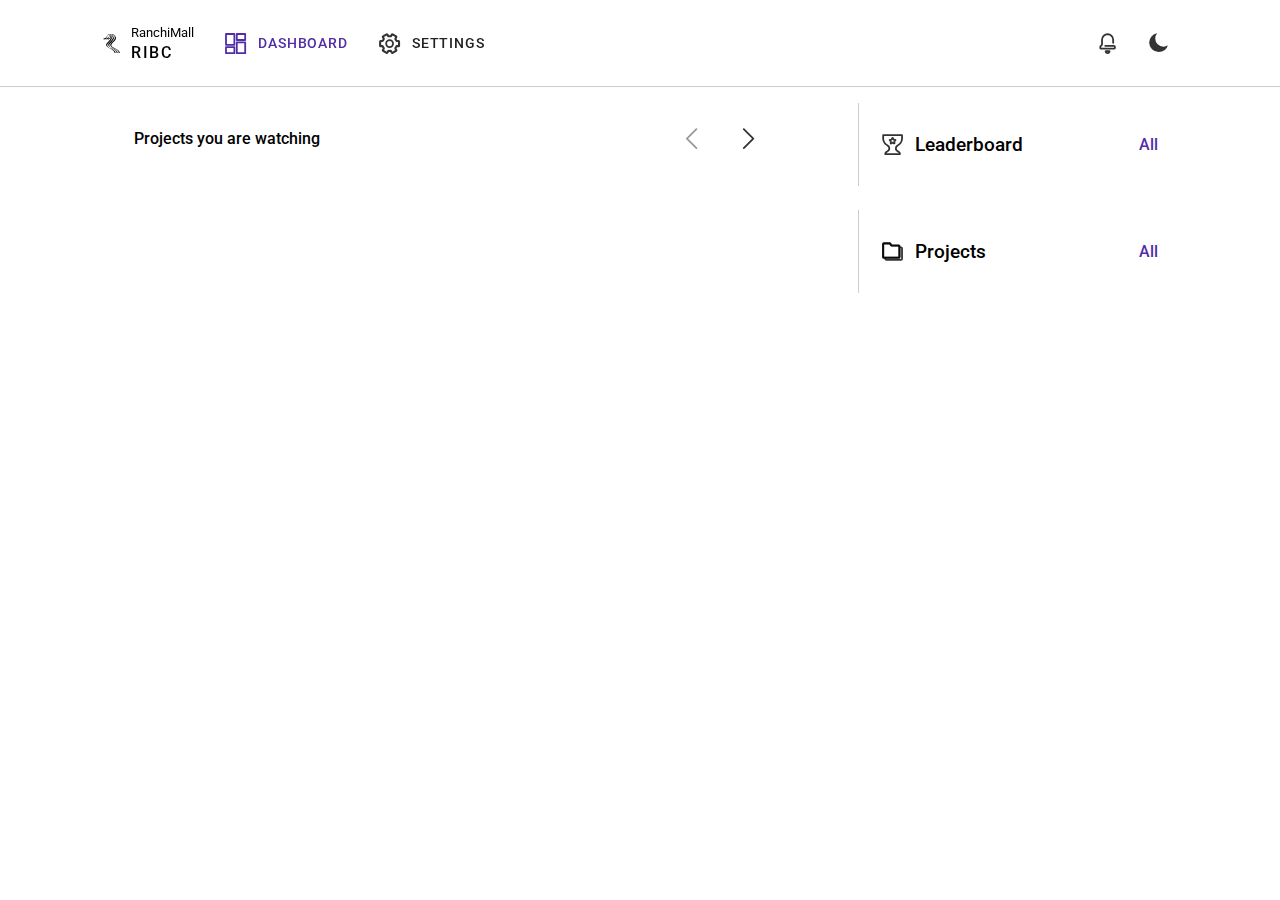
==== commit d9b3cadb: "0.0.7" ====
--- a/index.html
+++ b/index.html
@@ -73,8 +73,9 @@
             <svg class="icon" viewBox="0 0 64 64">
                 <title>notification bell</title>
                 <path
-                    d="M52.26,37.36h0V21.21h0A20.76,20.76,0,0,0,32,.46,20.76,20.76,0,0,0,11.77,21.21h0V37.36h0a6.23,6.23,0,0,1-3.81,5.75A4,4,0,0,0,5.5,46.77v2a1.88,1.88,0,0,0,1.79,2.11H56.71a1.79,1.79,0,0,0,1.79-1.79V46.77a4,4,0,0,0-2.43-3.66A6.23,6.23,0,0,1,52.26,37.36Z" />
-                <path d="M32,63.46a7.26,7.26,0,0,0,7.26-7.26H24.74A7.26,7.26,0,0,0,32,63.46Z" />
+                    d="M50.62,29.12V19.54h0A19.08,19.08,0,0,0,32,.47,19.08,19.08,0,0,0,13.4,19.54h0V34.4h0a5.72,5.72,0,0,1-3.5,5.28,3.5,3.5,0,0,0-2.23,3.2v3.93a1.72,1.72,0,0,0,1.64,1.94H54.72a1.63,1.63,0,0,0,1.64-1.64V43c0-.14,0-.29,0-.43a3.47,3.47,0,0,0-3.5-2.93H24.37" />
+                <path
+                    d="M32,63.47a6.66,6.66,0,0,0,6.48-5.08A1.3,1.3,0,0,0,37.2,56.8H26.8a1.3,1.3,0,0,0-1.28,1.59A6.66,6.66,0,0,0,32,63.47Z" />
             </svg>
             Feed
         </button>
@@ -203,8 +204,9 @@
                 <svg class="icon" viewBox="0 0 64 64">
                     <title>notification bell</title>
                     <path
-                        d="M52.26,37.36h0V21.21h0A20.76,20.76,0,0,0,32,.46,20.76,20.76,0,0,0,11.77,21.21h0V37.36h0a6.23,6.23,0,0,1-3.81,5.75A4,4,0,0,0,5.5,46.77v2a1.88,1.88,0,0,0,1.79,2.11H56.71a1.79,1.79,0,0,0,1.79-1.79V46.77a4,4,0,0,0-2.43-3.66A6.23,6.23,0,0,1,52.26,37.36Z" />
-                    <path d="M32,63.46a7.26,7.26,0,0,0,7.26-7.26H24.74A7.26,7.26,0,0,0,32,63.46Z" />
+                        d="M50.62,29.12V19.54h0A19.08,19.08,0,0,0,32,.47,19.08,19.08,0,0,0,13.4,19.54h0V34.4h0a5.72,5.72,0,0,1-3.5,5.28,3.5,3.5,0,0,0-2.23,3.2v3.93a1.72,1.72,0,0,0,1.64,1.94H54.72a1.63,1.63,0,0,0,1.64-1.64V43c0-.14,0-.29,0-.43a3.47,3.47,0,0,0-3.5-2.93H24.37" />
+                    <path
+                        d="M32,63.47a6.66,6.66,0,0,0,6.48-5.08A1.3,1.3,0,0,0,37.2,56.8H26.8a1.3,1.3,0,0,0-1.28,1.59A6.66,6.66,0,0,0,32,63.47Z" />
                 </svg>
             </button>
             <div class="dropdown-content hide" id="updates">
@@ -250,16 +252,16 @@
         <div id="status_map_container" class="container-card">
             <div class="watching">
                 <h4>Projects you are watching</h4>
-                <button id="prev_proj" onclick="changeProject(-1)" class="watch-list-button" title="show next project"
+                <button id="prev_proj" onclick="changeProject(-1)" class="watch-list-button" title="show previous project"
                     disabled>
-                    <svg viewBox="0 0 40.24 74.83">
-                        <polyline points="38.83,1.41 2.83,37.41 38.83,73.41 " />
+                    <svg class="icon" viewBox="0 0 64 64">
+                        <polyline points="48.01 0.35 16.35 32 48.01 63.65" />
                     </svg>
                 </button>
                 <button id="next_proj" onclick="changeProject(1)" class="watch-list-button"
-                    title="show previous project">
-                    <svg viewBox="0 0 40.24 74.83">
-                        <polyline points="1.41,73.41 37.41,37.41 1.41,1.41 " />
+                    title="show next project">
+                    <svg class="icon" viewBox="0 0 64 64">
+                        <polyline points="15.99 0.35 47.65 32 15.99 63.65" />
                     </svg>
                 </button>
             </div>
@@ -561,16 +563,17 @@
                 <h4>Points</h4>
                 <button class="hover admin-options hide-completely" title="increase intern score"
                     onclick="changeScore(1, this.parentNode)">
-                    <svg viewBox="0 0 72 72">
-                        <line x1="36" y1="0" x2="36" y2="72" />
-                        <line x1="0" y1="36" x2="72" y2="36" />
+                    <svg class="icon" viewBox="0 0 64 64">
+                        <title>add</title>
+                        <line x1="32" x2="32" y2="64" />
+                        <line x1="64" y1="32" y2="32" />
                     </svg>
                 </button>
                 <button class="hover admin-options hide-completely" title="decrease intern score"
                     onclick="changeScore(-1, this.parentNode)">
-                    <svg viewBox="0 0 73 73">
-                        <line x1="0.5" y1="36.5" x2="72.5" y2="36.5" />
-                        <rect x="0.5" y="0.5" width="72" height="72" />
+                    <svg class="icon" viewBox="0 0 64 64">
+                        <title>subtract</title>
+                        <line y1="32" x2="64" y2="32" />
                     </svg>
                 </button>
             </div>
@@ -10841,13 +10844,6 @@
             let container = document.getElementById('updates'),
                 updateContainer = document.getElementById('update_container');
             updateFeed(updateContainer, 8)
-            this.classList.add('update-mi')
-            this.addEventListener('animationend', () => {
-                this.classList.remove('update-mi')
-            })
-            this.addEventListener('webkitAnimationEnd', () => {
-                this.classList.remove('update-mi')
-            })
             container.classList.toggle('hide')
             let y = document.addEventListener("mousedown", function (event) {
                 if (event.target.closest('#intern_updates')) return;
--- a/css/main.css
+++ b/css/main.css
@@ -907,7 +907,8 @@
   position: absolute;
   z-index: 2;
   margin: 1rem;
-  right: 2rem;
+  right: 0;
+  top: 2rem;
   min-width: 24rem;
   background: rgba(var(--foreground), 1);
   -webkit-box-shadow: 0.2rem 0.4rem 1rem rgba(0, 0, 0, 0.16), -0.1rem -0.2rem 0.4rem rgba(0, 0, 0, 0.12);
@@ -916,7 +917,8 @@
 }
 
 #intern_updates .container-header {
-  padding-right: 0;
+  padding: 0;
+  padding-left: 1.5rem;
   border-bottom: 1px solid rgba(var(--text), 0.1);
 }
 
@@ -944,7 +946,7 @@
   display: -webkit-box;
   display: -ms-flexbox;
   display: flex;
-  max-height: 80vh;
+  max-height: 60vh;
   overflow-y: auto;
   -webkit-box-orient: vertical;
   -webkit-box-direction: normal;
@@ -965,7 +967,7 @@
   -webkit-box-direction: normal;
       -ms-flex-direction: column;
           flex-direction: column;
-  padding: 1rem;
+  padding: 1rem 1.5rem;
 }
 
 .update h4, .update h5 {
@@ -1014,8 +1016,8 @@
   font-weight: 500;
 }
 
-.container-header .icon {
-  margin-right: 1rem;
+#top_nav .icon, .container-header .icon {
+  margin-right: 0.8rem;
 }
 
 .back-arrow,
@@ -1138,8 +1140,8 @@
 }
 
 p {
-  font-size: 0.9rem;
-  line-height: 1.6;
+  font-size: 1rem;
+  line-height: 1.7;
   color: rgba(var(--text), 0.8);
 }
 
@@ -1319,7 +1321,8 @@
 }
 
 #projects_container, #interns_container {
-  margin-bottom: 1rem;
+  margin-bottom: 1.5rem;
+  border-right: 1px solid rgba(var(--text), 0.2);
 }
 
 #bottom_nav {
@@ -1565,12 +1568,11 @@
 }
 
 #status_map_container #status_map h2 {
-  margin: 0.4rem 0;
+  margin: 0.4rem 0 0.8rem 0;
   text-transform: capitalize;
 }
 
 #status_map_container #status_map .circle {
-  background: var(--background);
   border: 2px solid rgba(var(--text), 0.6);
 }
 
@@ -1745,8 +1747,9 @@
     margin: 1rem;
   }
   #dashboard {
-    -ms-grid-columns: 2fr 1fr;
-        grid-template-columns: 2fr 1fr;
+    gap: 6vw;
+    -ms-grid-columns: 1fr 20rem;
+        grid-template-columns: 1fr 20rem;
   }
   #dashboard #status_map_container {
     -ms-flex-item-align: start;
@@ -1799,8 +1802,9 @@
     margin-bottom: 2rem;
   }
   #admin_panel {
-    -ms-grid-columns: 1fr 2fr;
-        grid-template-columns: 1fr 2fr;
+    gap: 6vw;
+    -ms-grid-columns: 20rem 1fr;
+        grid-template-columns: 20rem 1fr;
         grid-template-areas: 'header header'  '. edit';
   }
